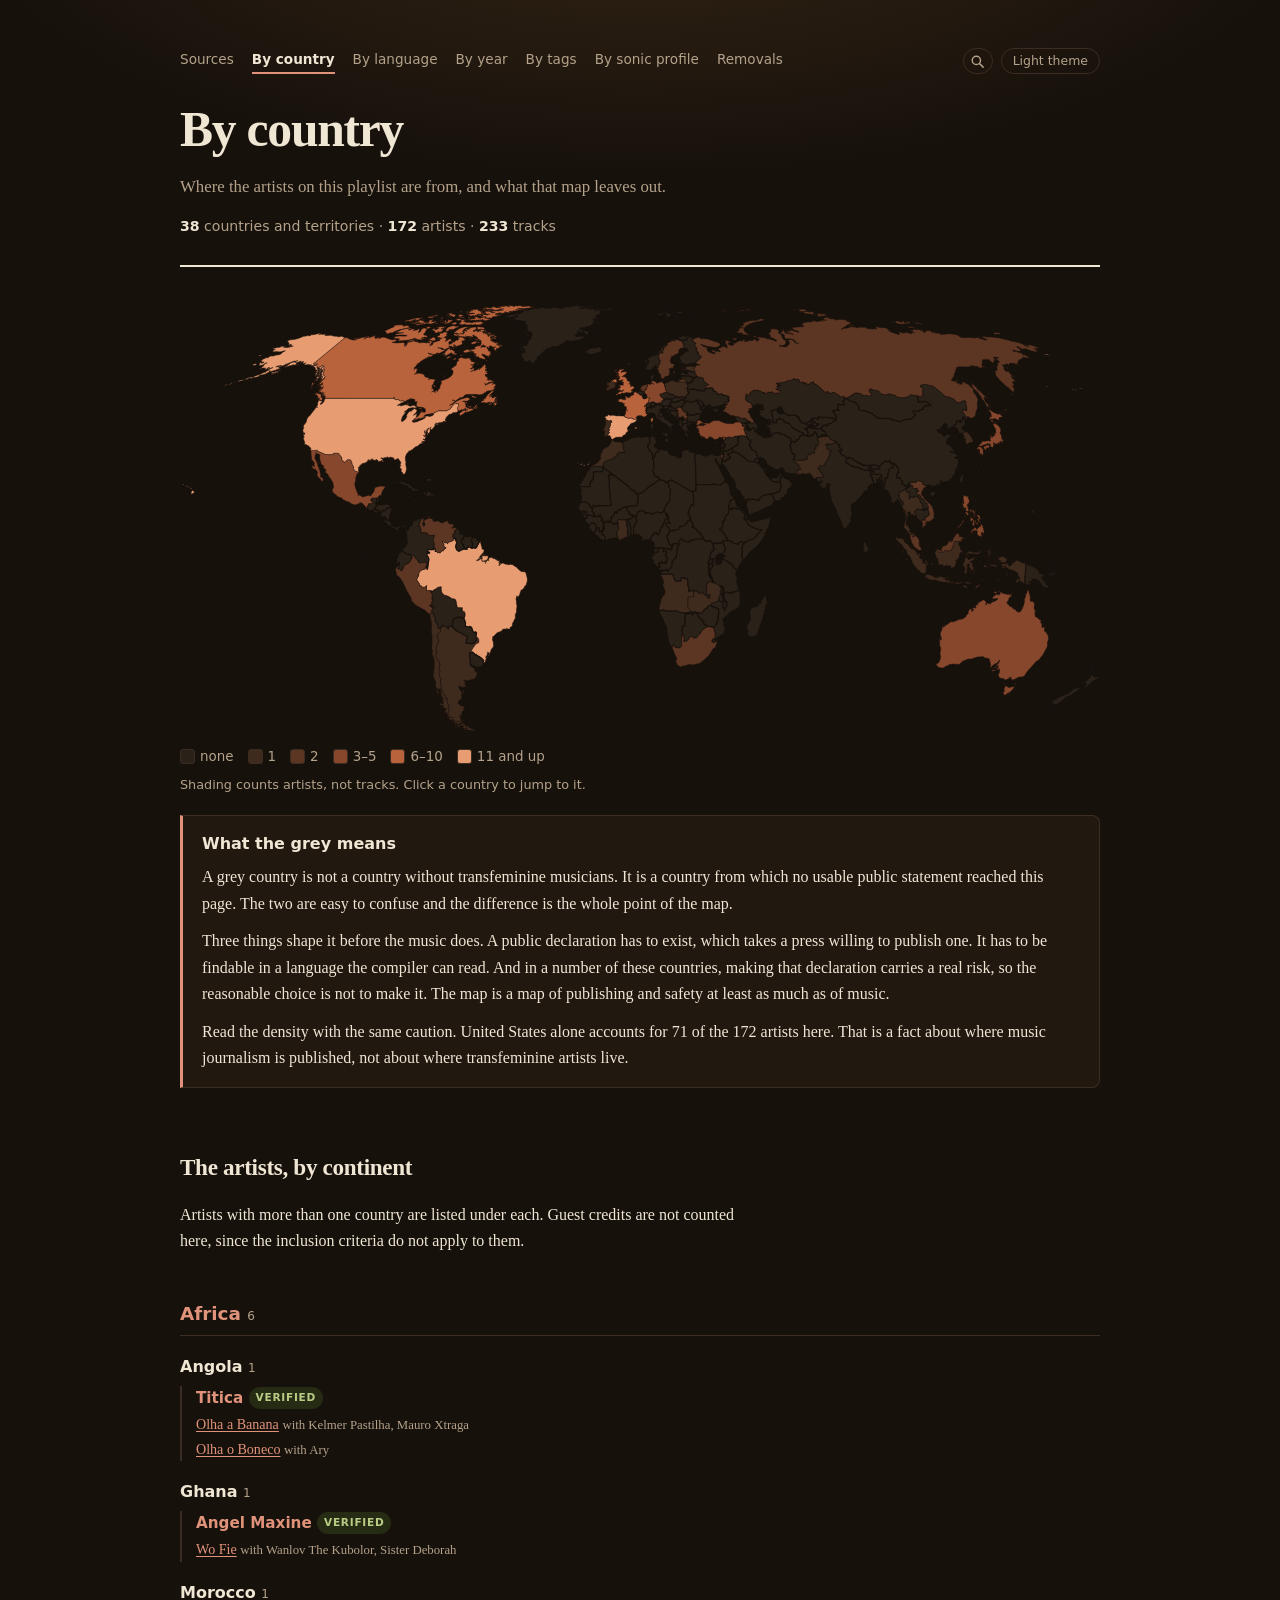
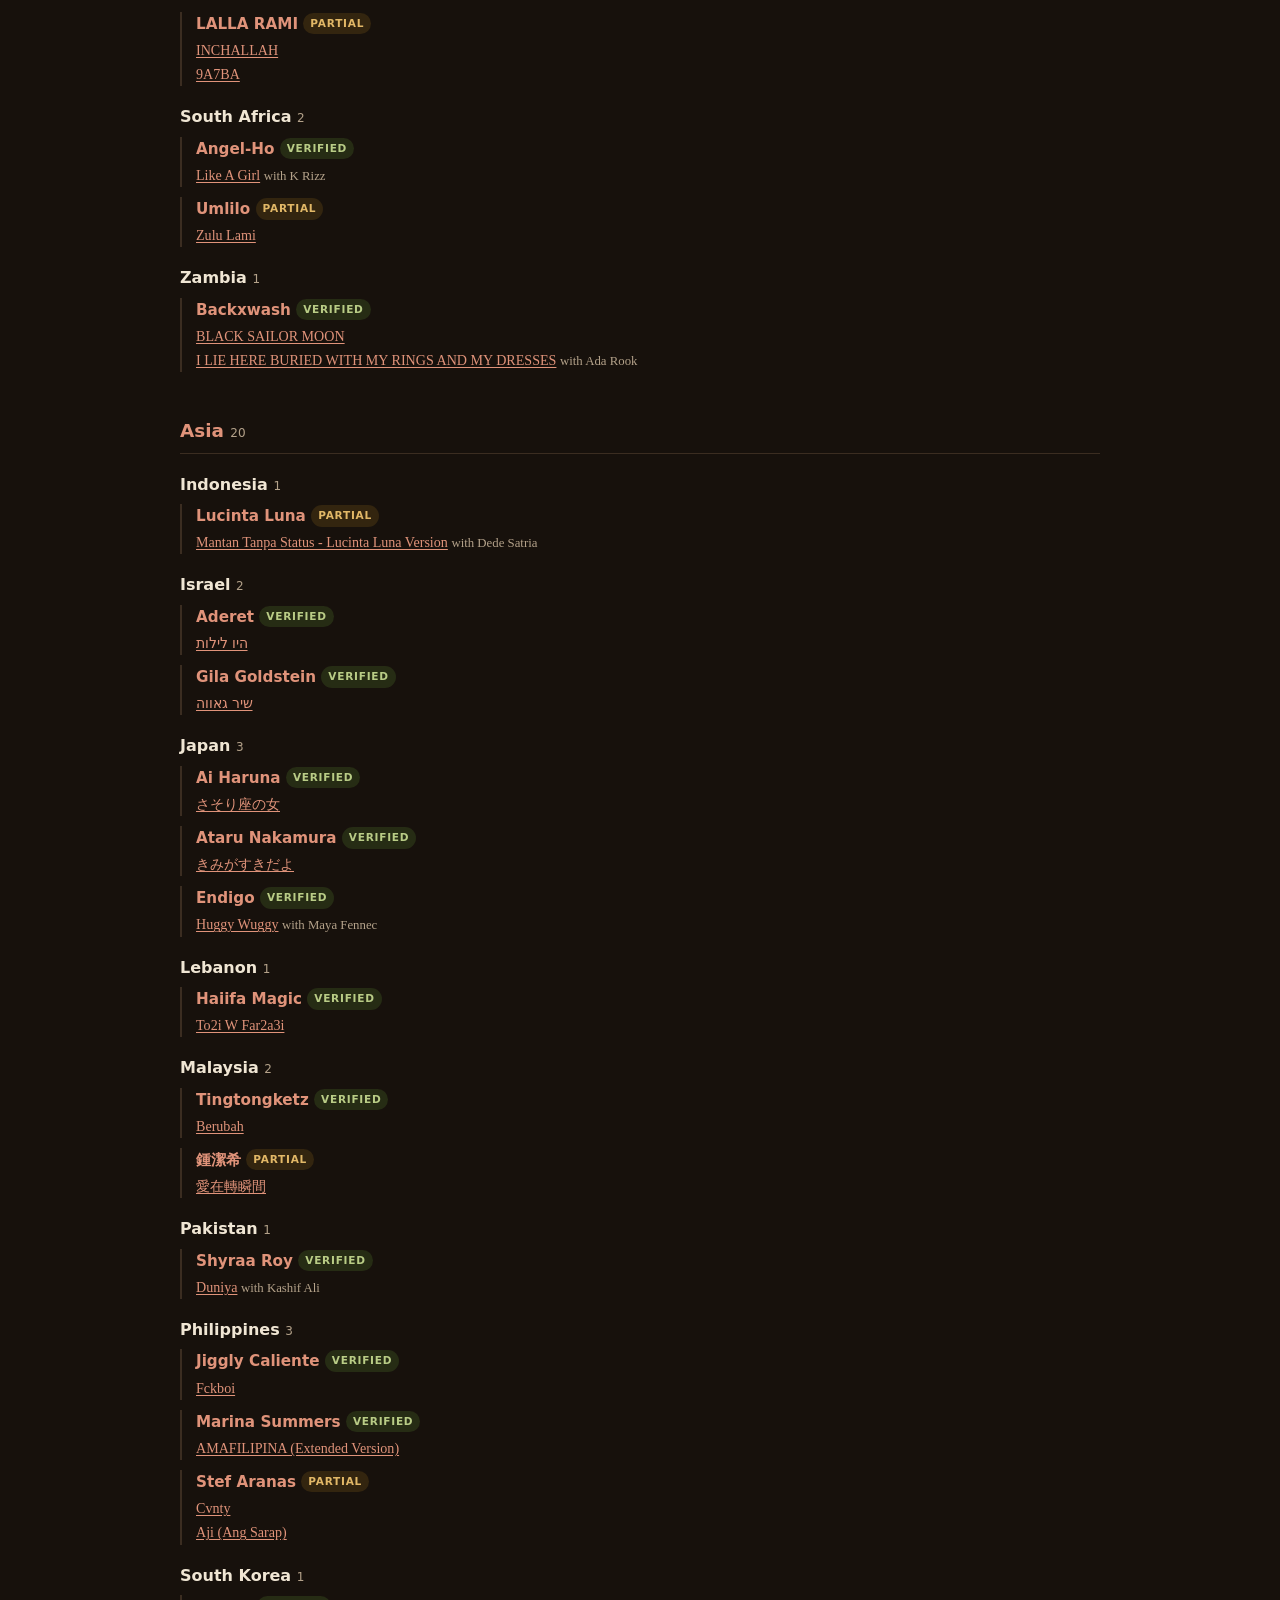
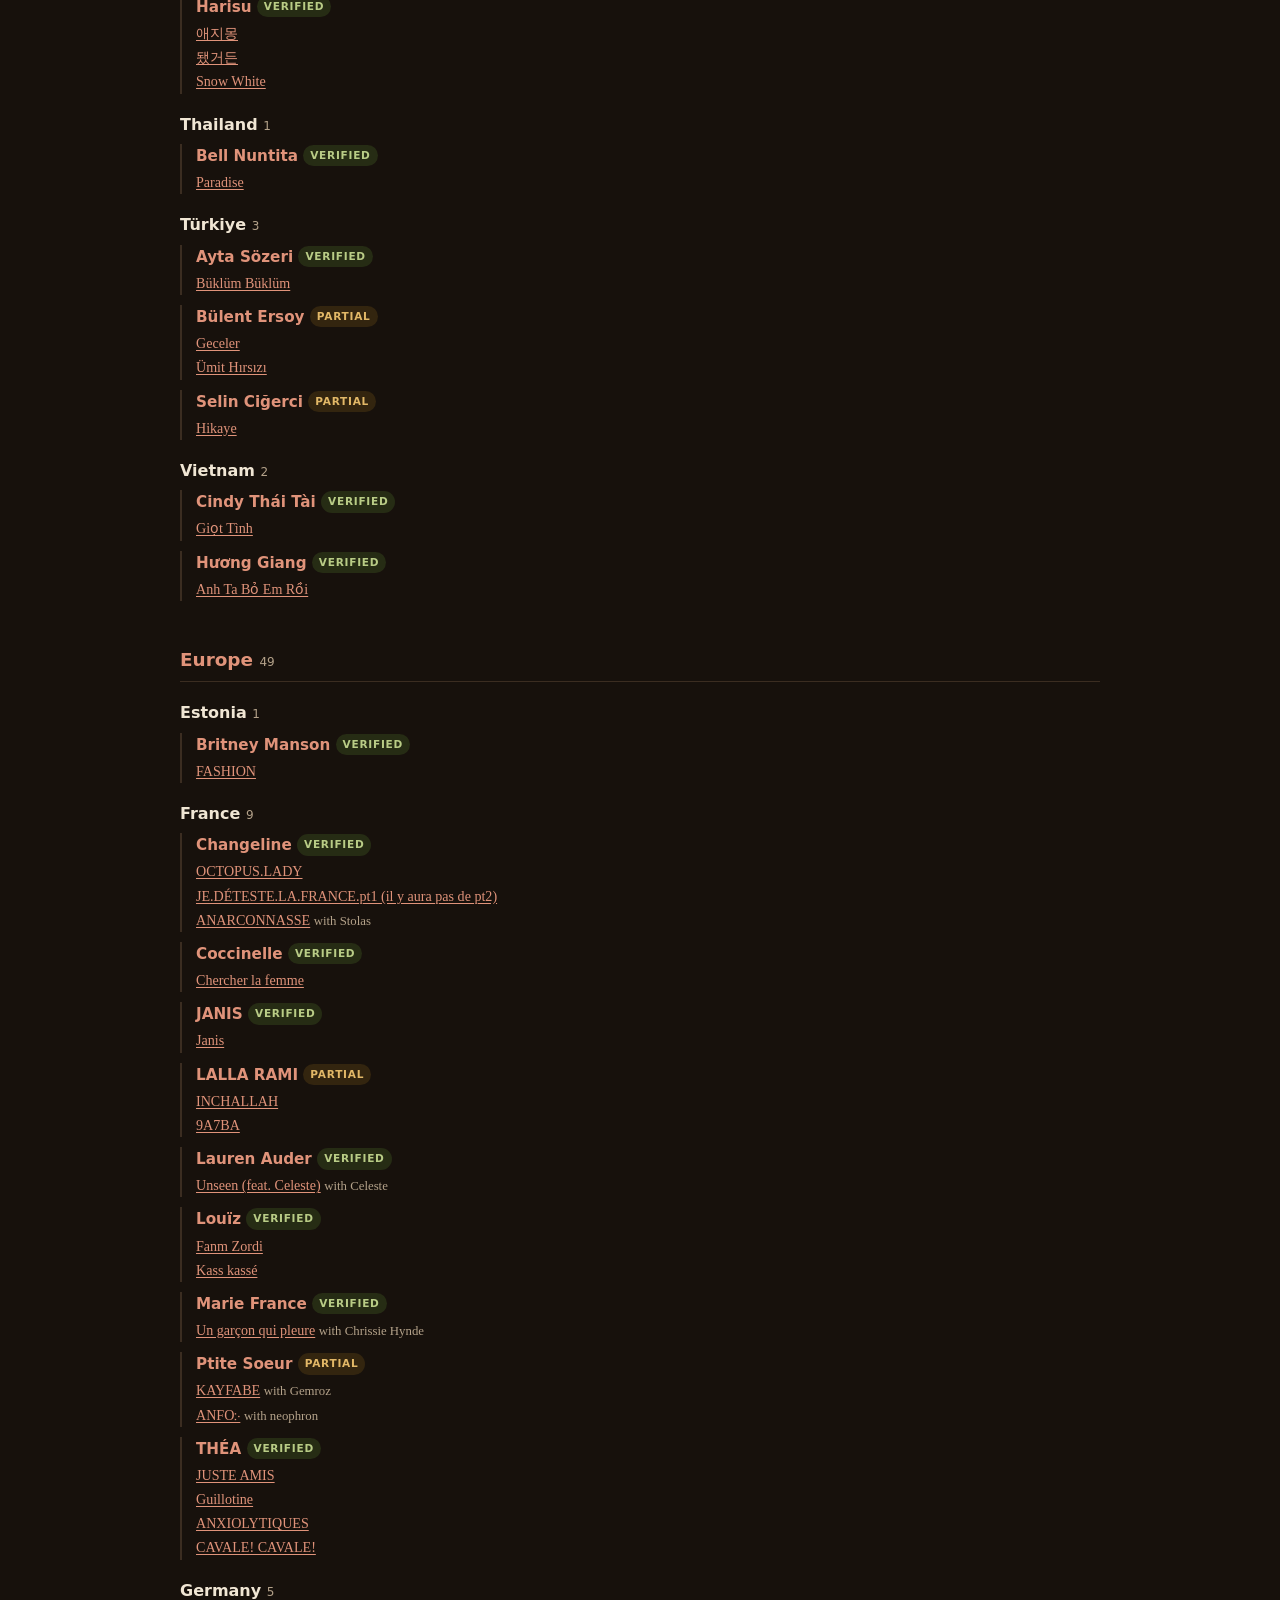
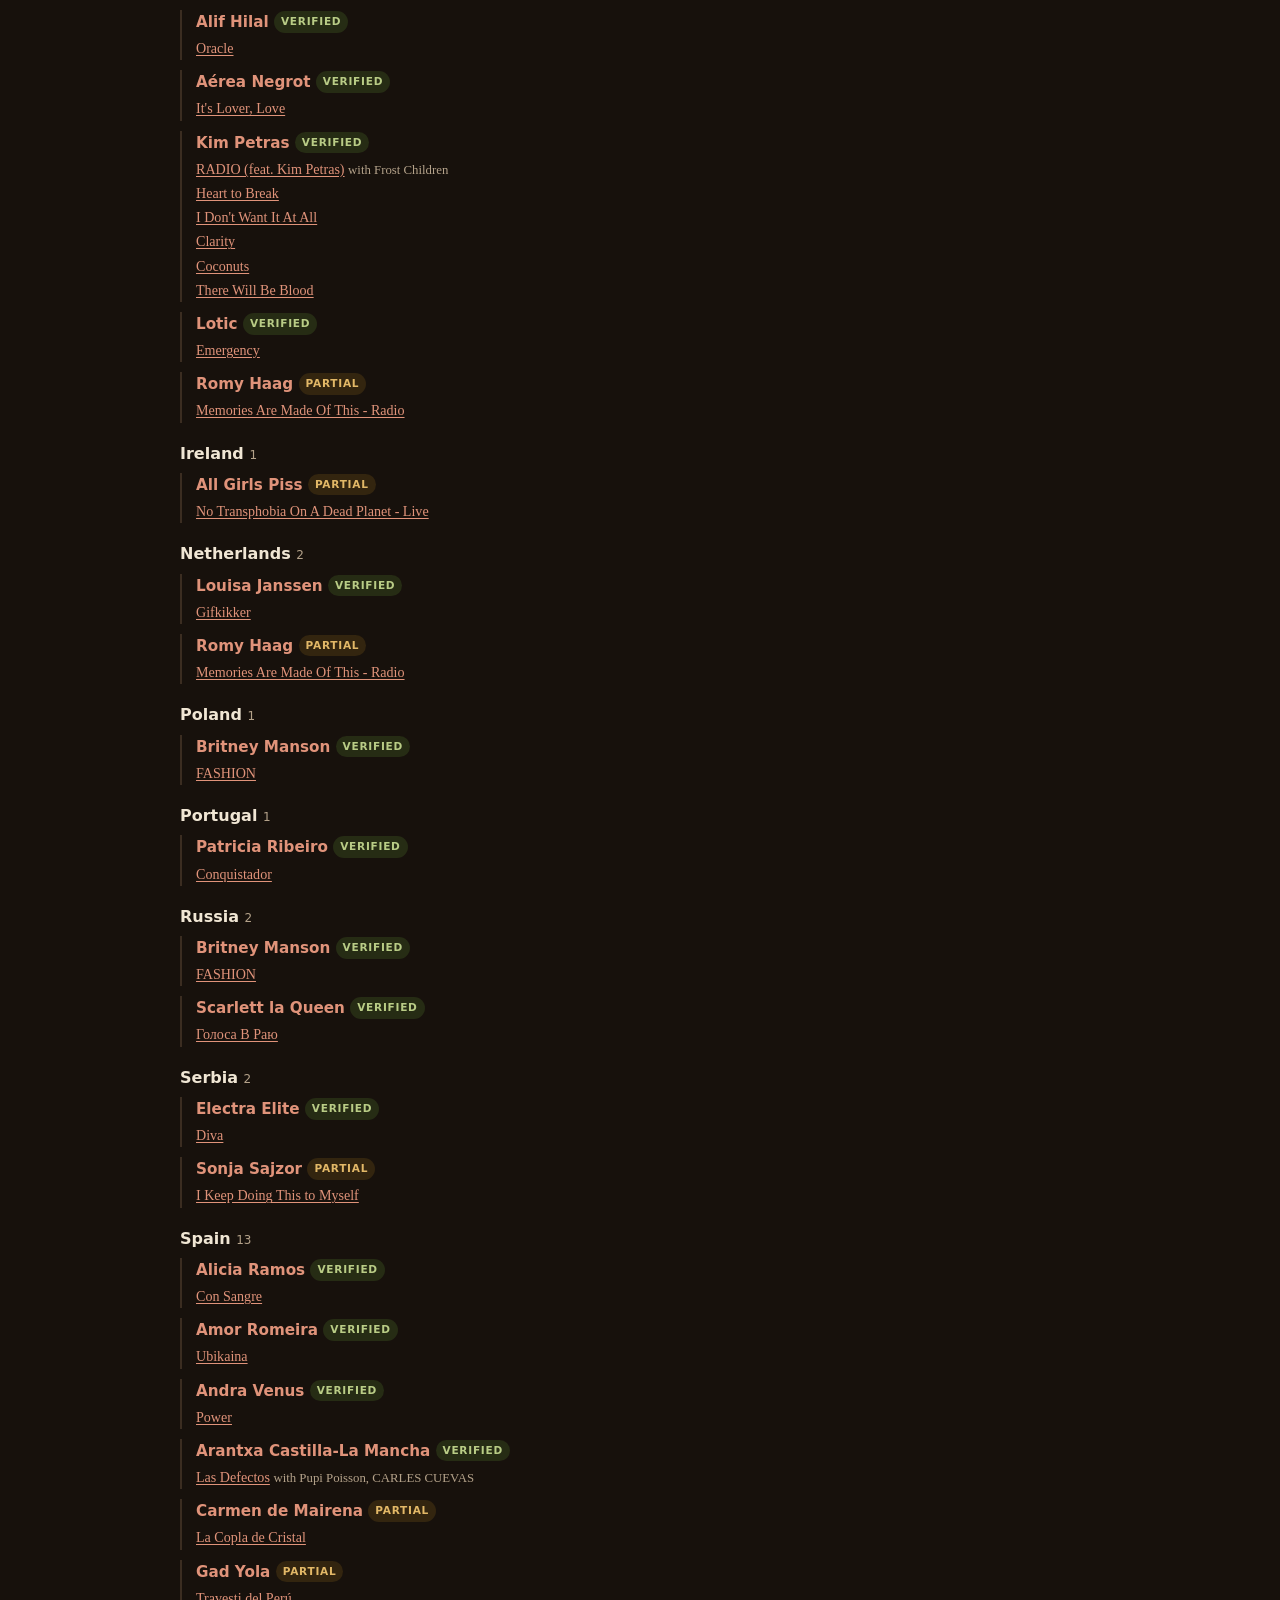
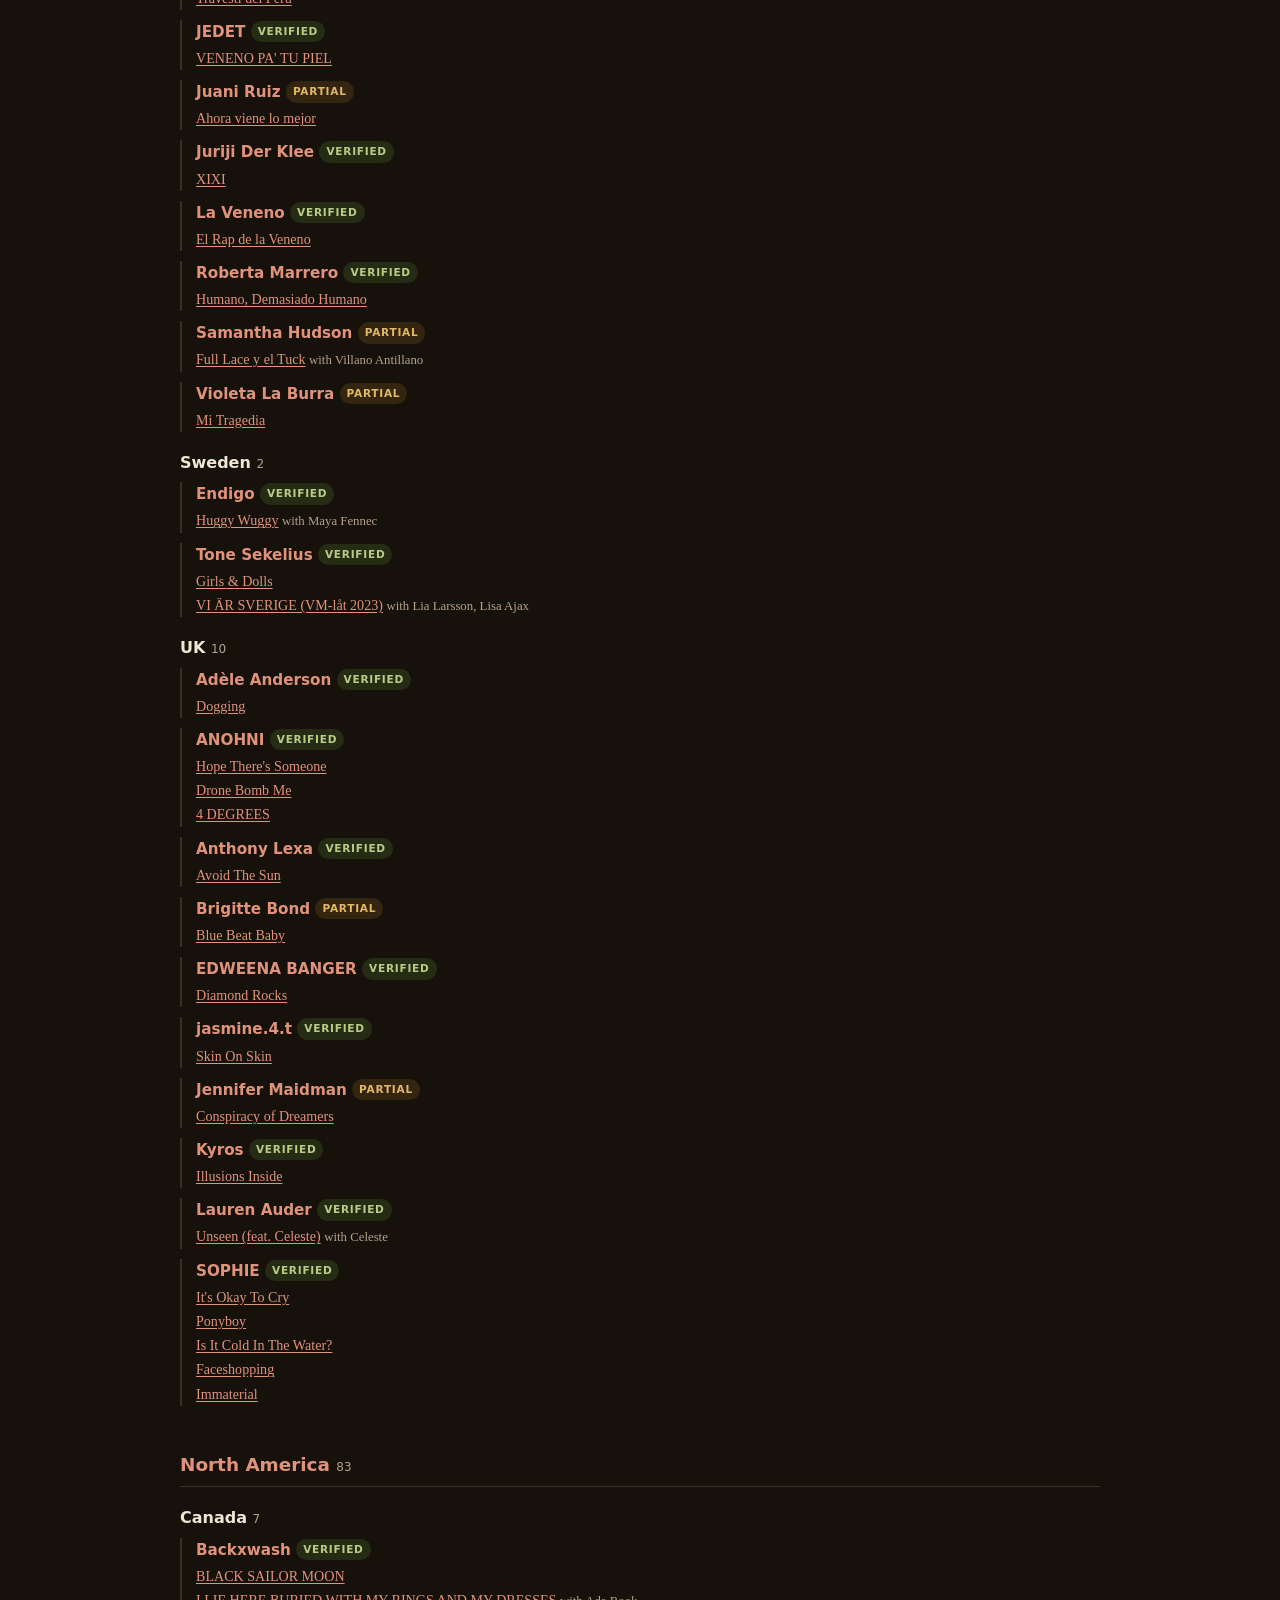
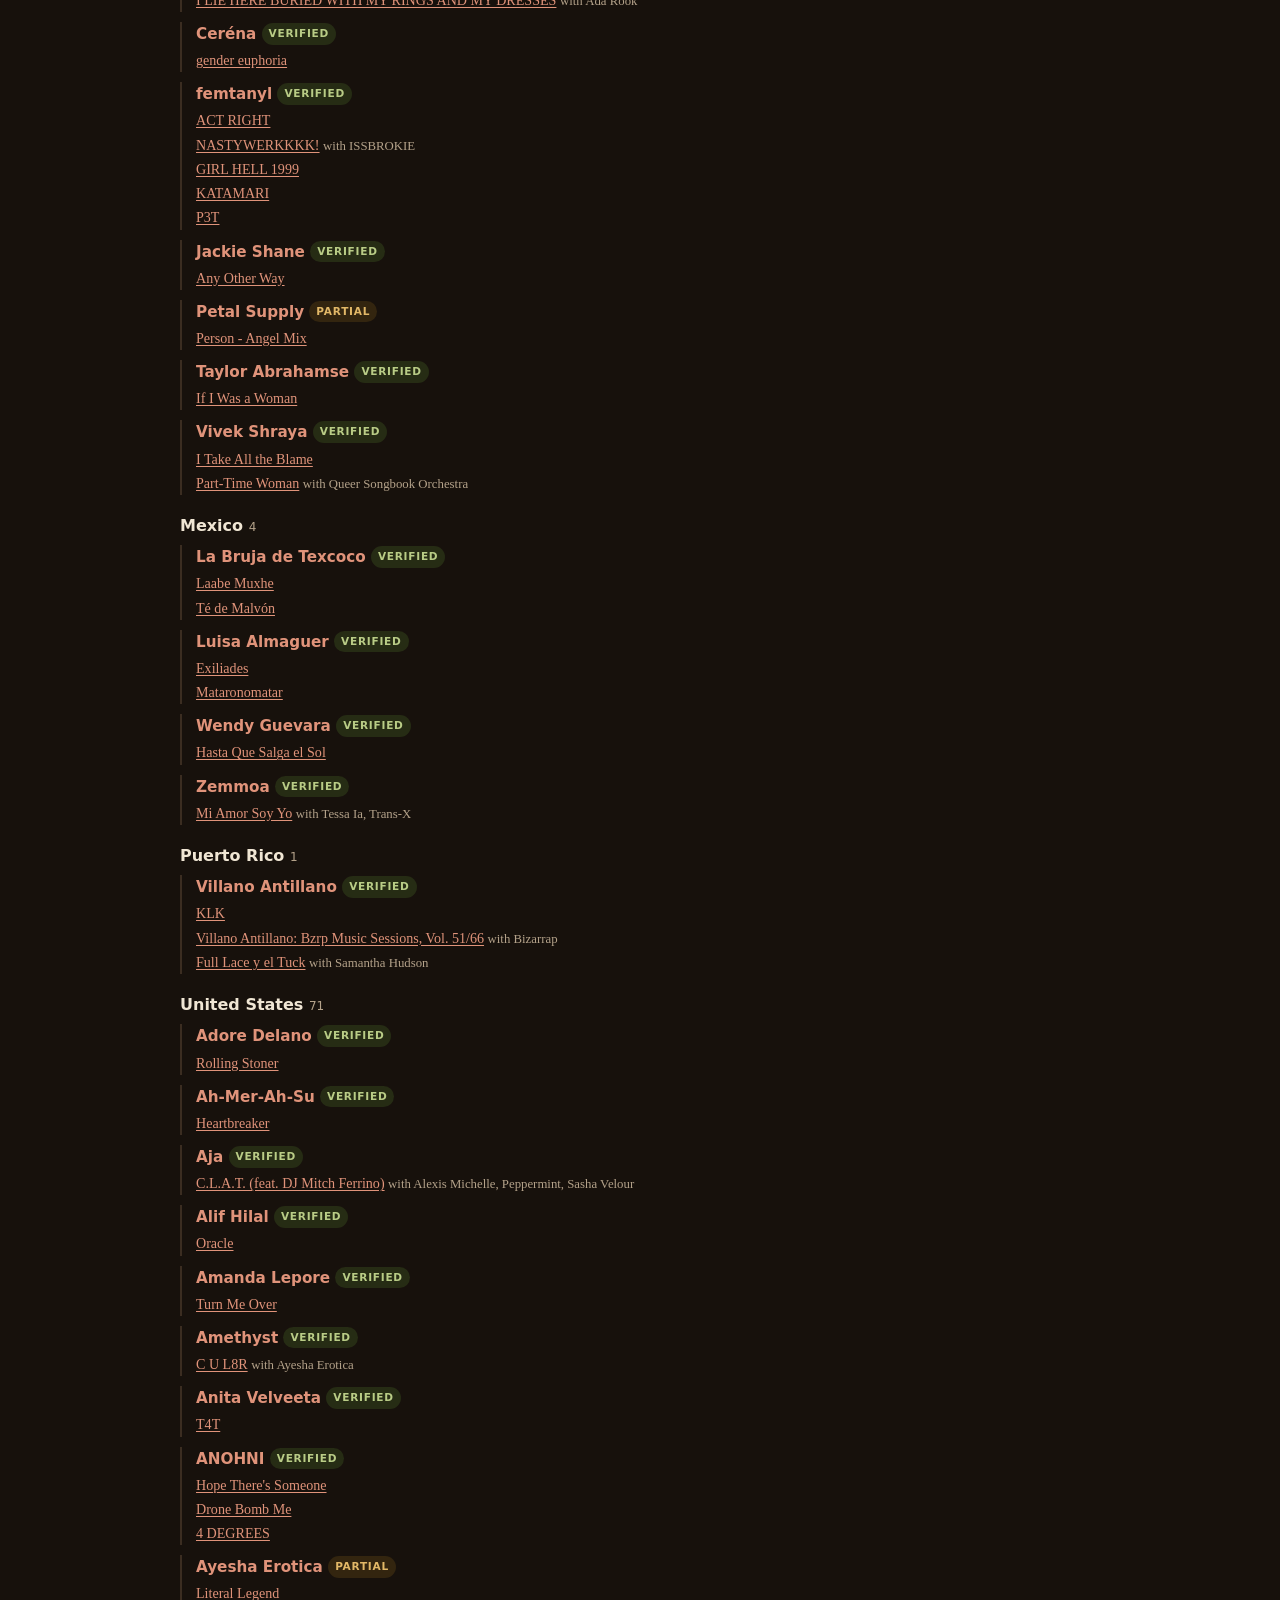
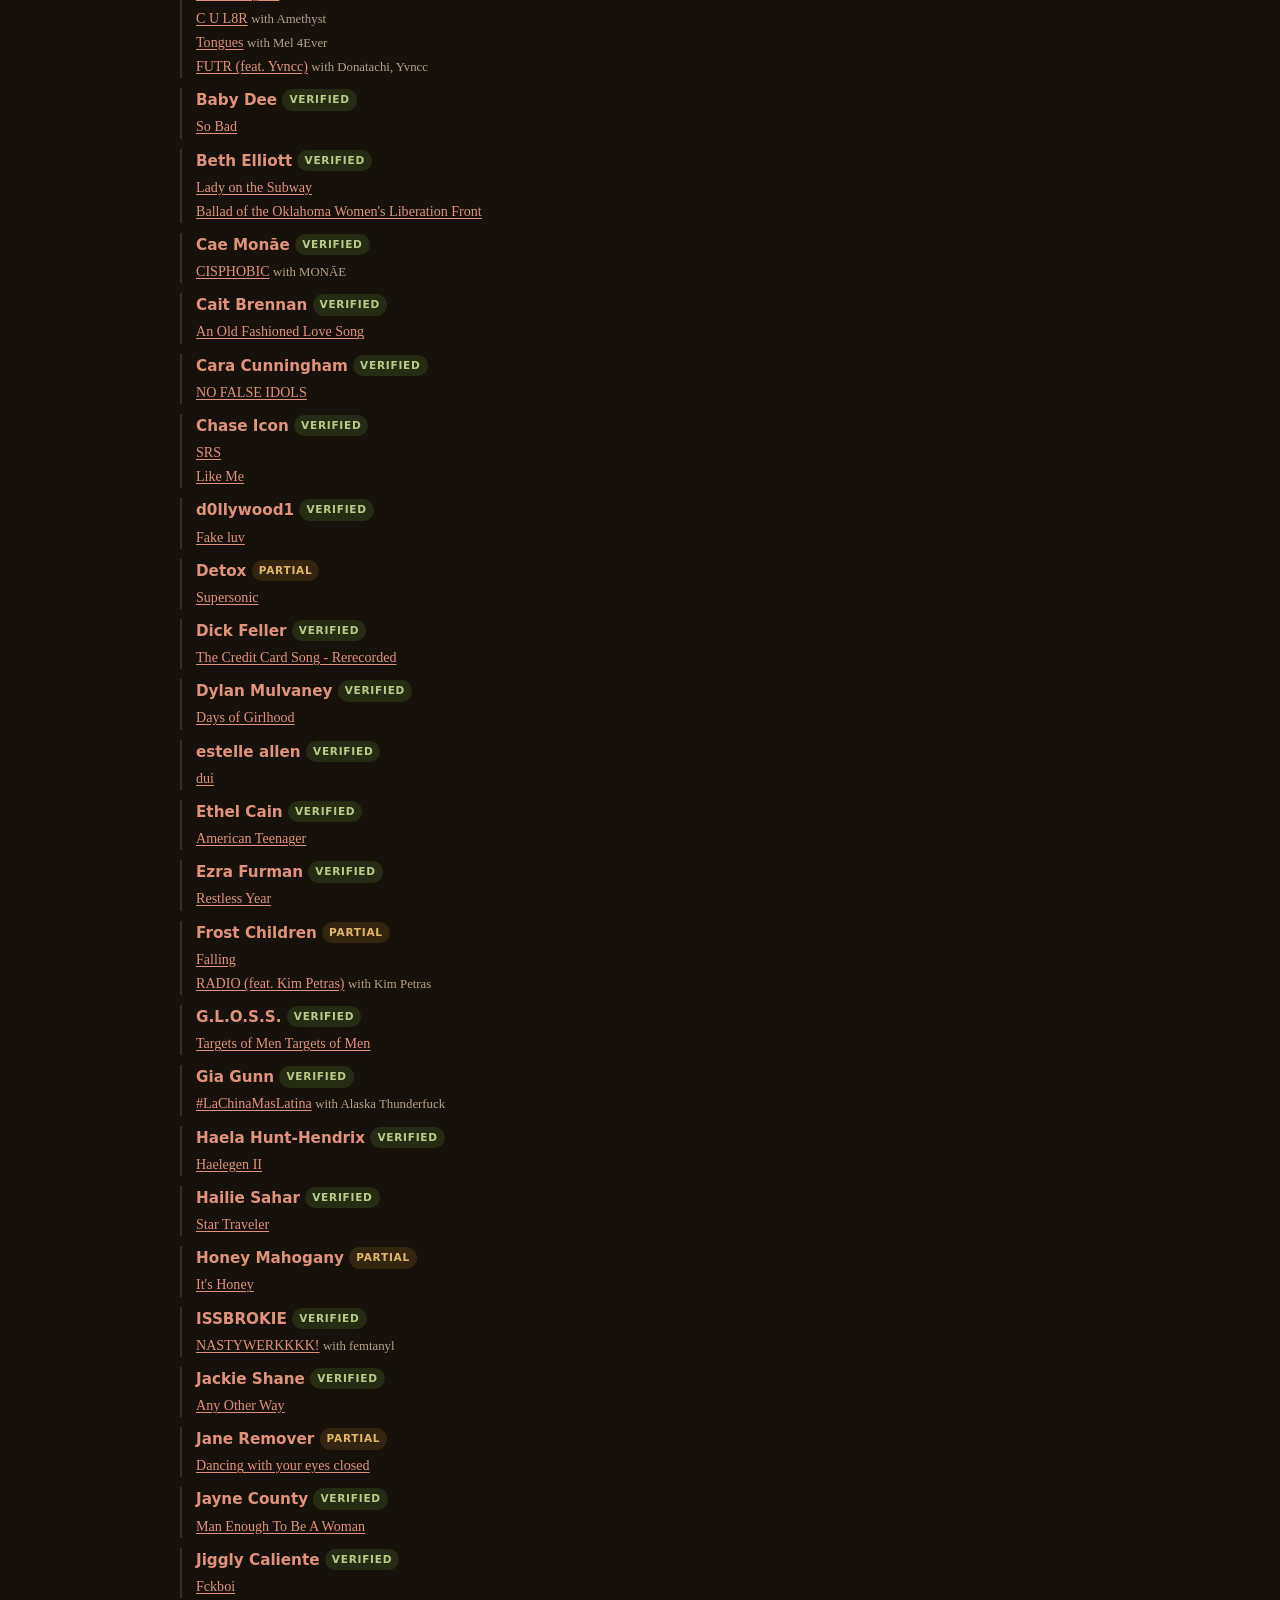
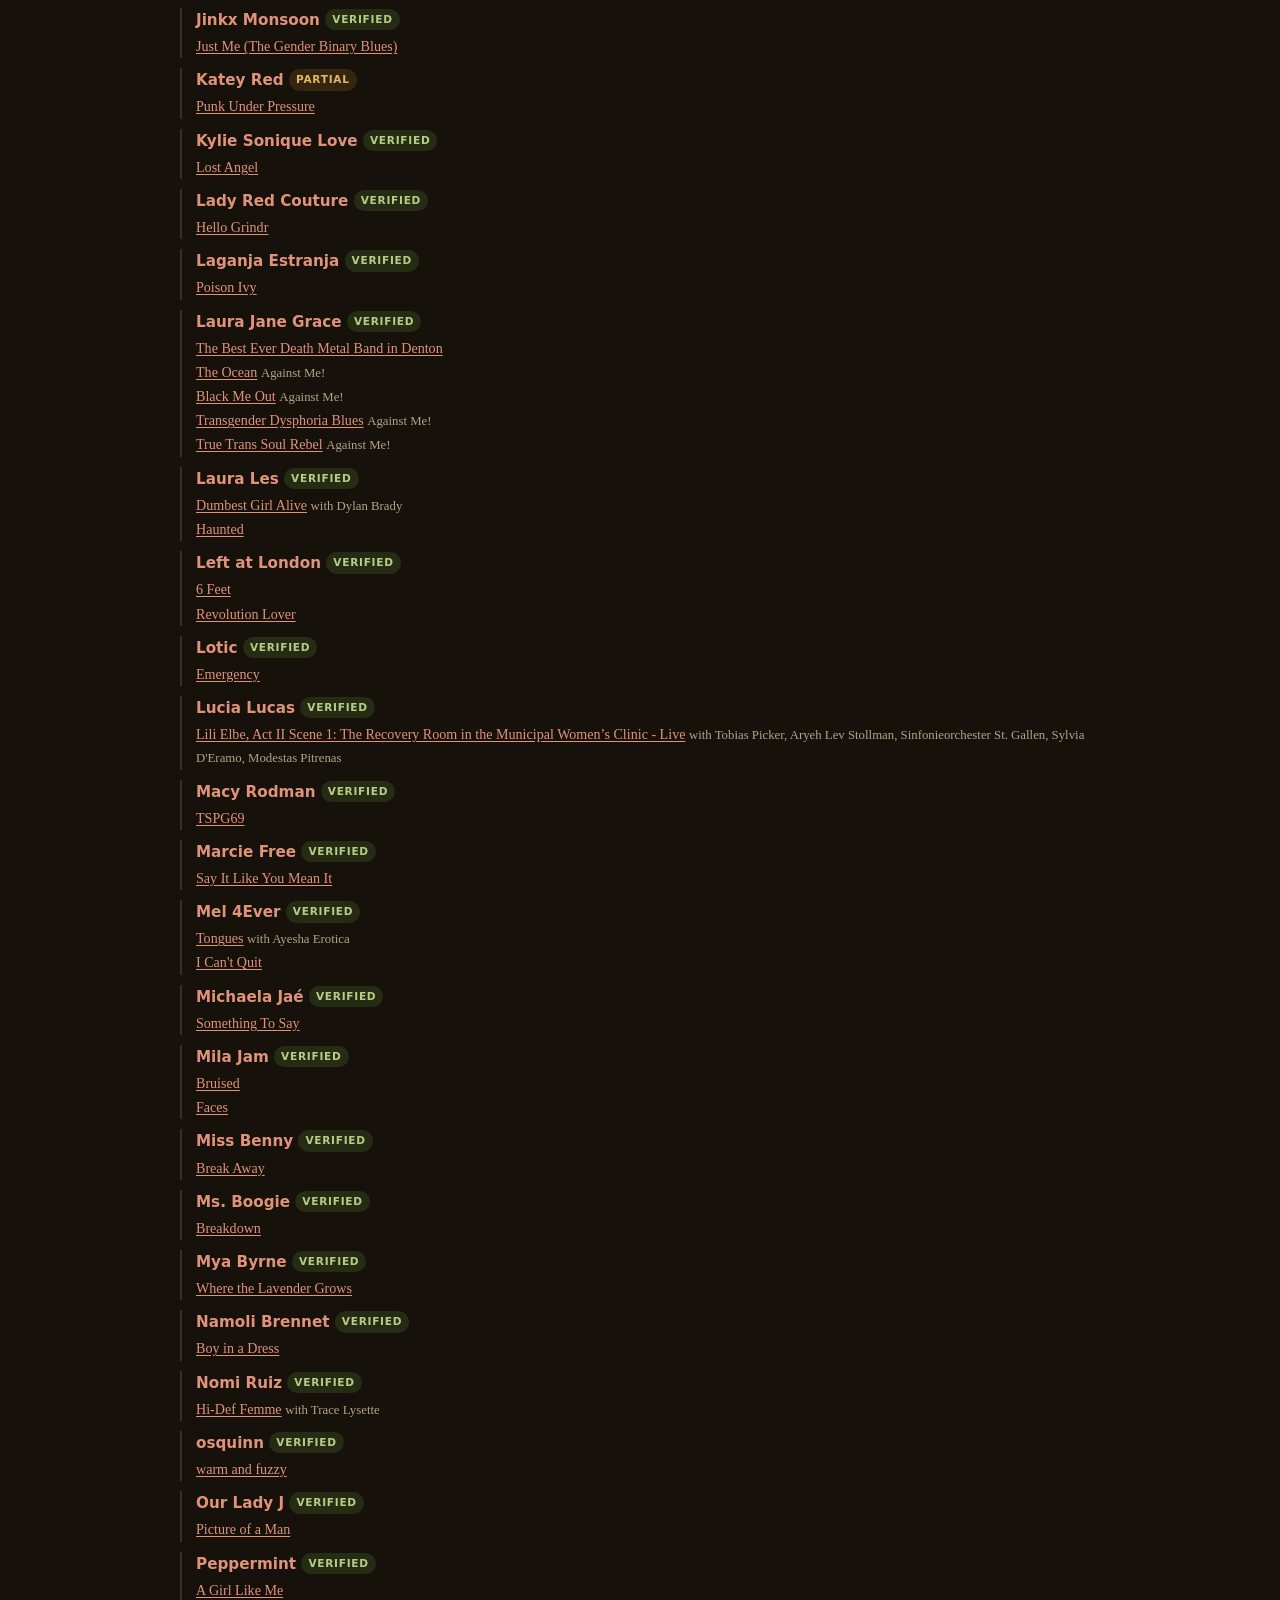
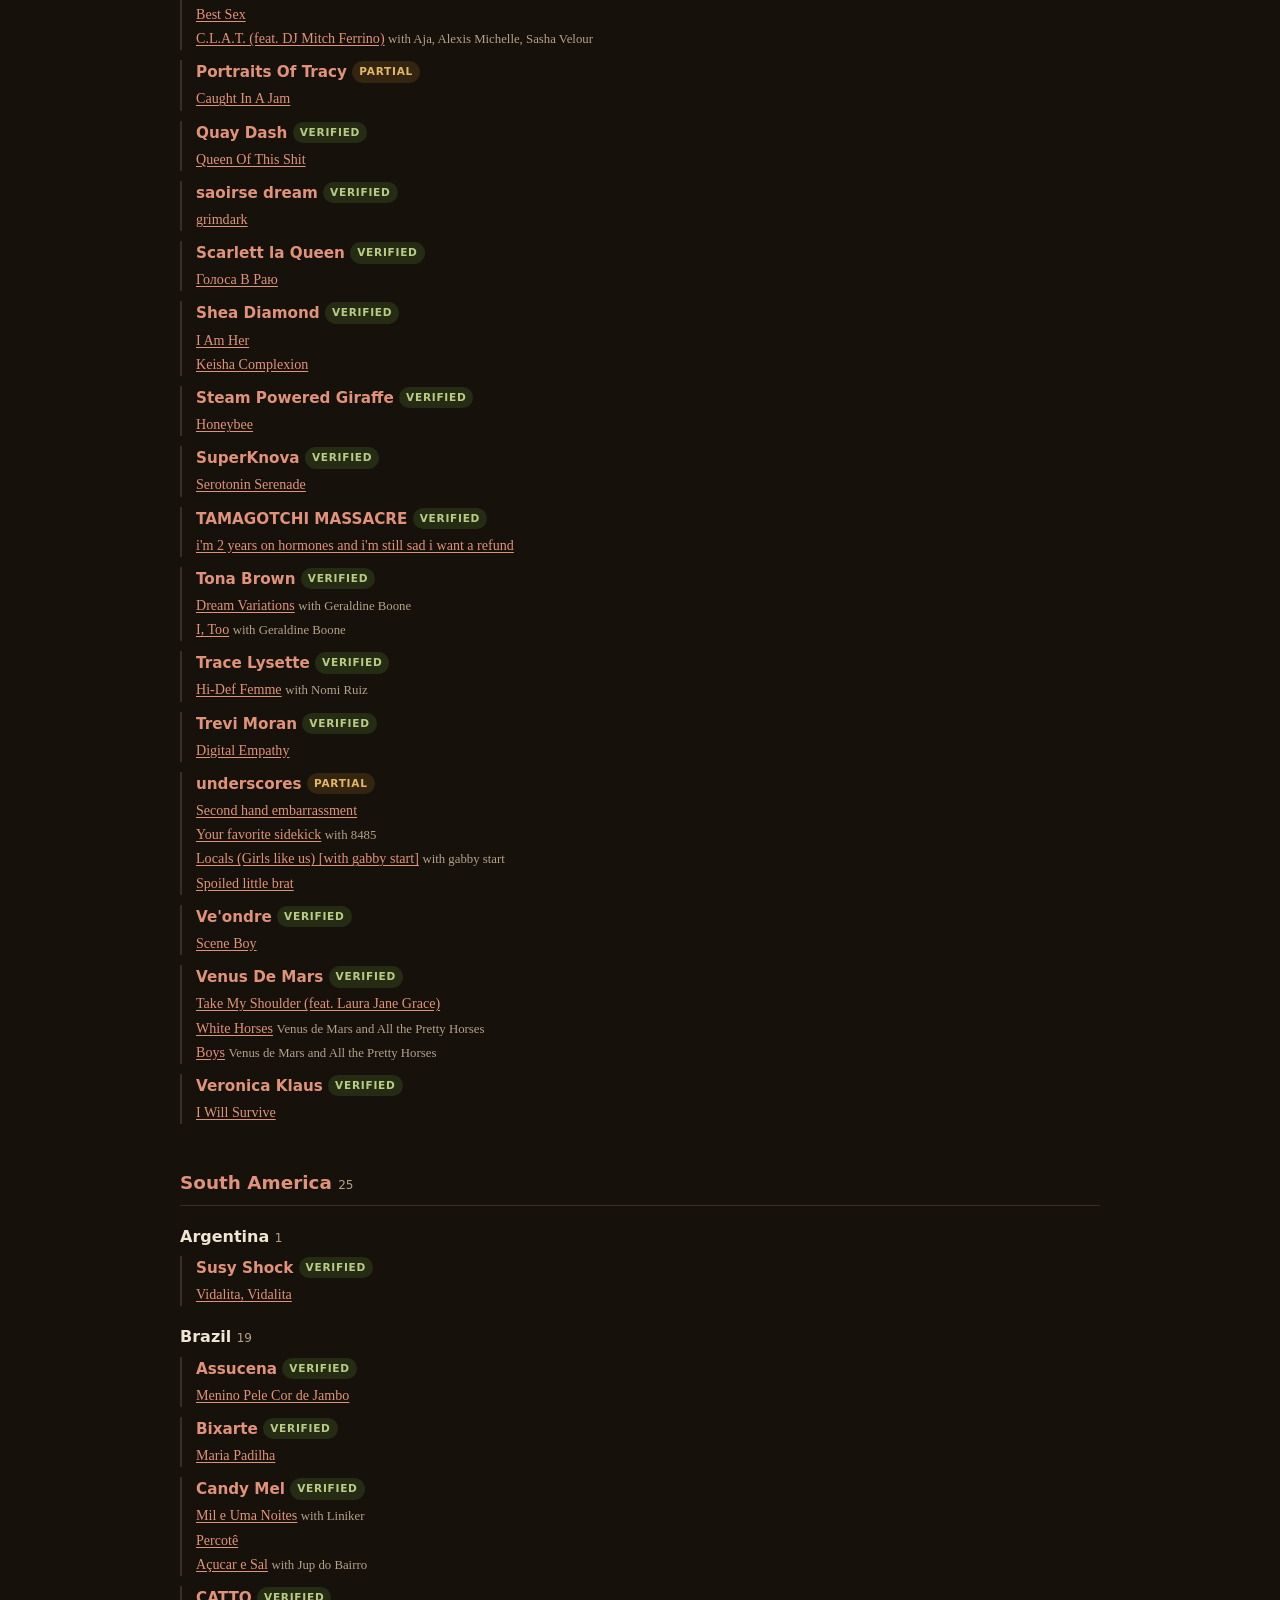
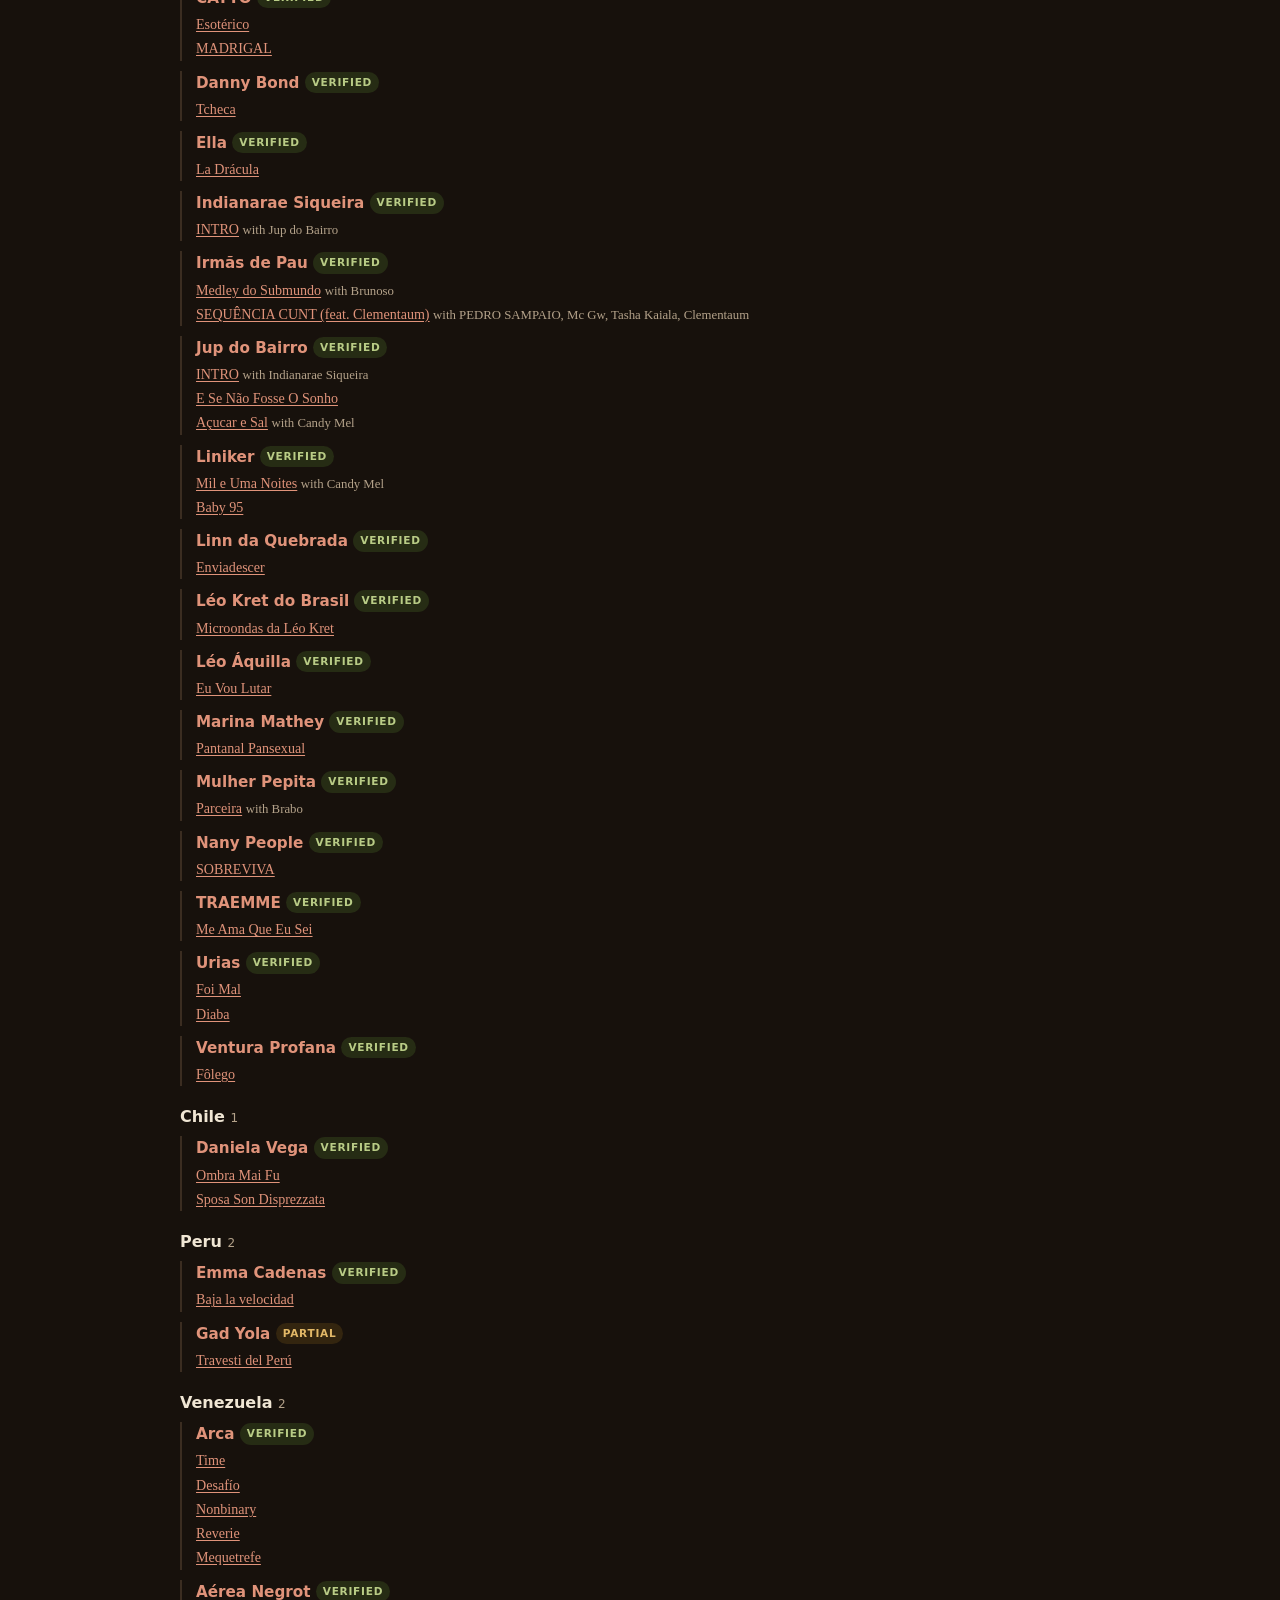
==== countries.html @ d962341a "Recherche (artistes et titres) par une loupe dans la navigation ; ancres par morceau sur l'accueil e" ====
<!doctype html>
<html lang="en">
<head>
<meta charset="utf-8">
<meta name="viewport" content="width=device-width, initial-scale=1">
<link rel="icon" href="favicon.svg" type="image/svg+xml">
<script>(function(){var d=document.documentElement;try{if(localStorage.getItem("tc-theme")==="light")d.dataset.theme="light"}catch(e){}window.tcToggleTheme=function(){var l=d.dataset.theme!=="light";if(l)d.dataset.theme="light";else delete d.dataset.theme;try{localStorage.setItem("tc-theme",l?"light":"dark")}catch(e){}document.dispatchEvent(new Event("tc-themechange"))}})()</script>
<title>Transfem chants — by country</title>
<meta name="description" content="The Transfem chants playlist mapped by country, and what the empty parts of that map actually record.">
<style>
*,*::before,*::after{box-sizing:border-box}
:root{
  /* Palette tirée de la pochette (novembre 2026). Thème sombre par défaut,
     thème clair au choix (bouton de la barre de navigation, mémorisé dans
     le navigateur). Sombre : terre d'ombre, crème des roses, cuivre. */
  color-scheme:dark;
  --bg:#17110c; --panel:#211810; --ink:#f0e6d4; --muted:#b4a28a; --line:#3b2d21;
  --accent:#e0937a; --soft:#2c1e15; --glow:#6b4a22;
  --ok:#b9cc86; --ok-bg:#262c14; --her:#e2b867; --her-bg:#33250f;
  --flag:#f0a08a; --flag-bg:#3a1a12; --note:#c4b6a4; --note-bg:#2a221b;
}
:root[data-theme="light"]{
  /* Clair : parchemin, terre d'ombre, rouge sang de bœuf des ongles. */
  color-scheme:light;
  --bg:#f5efe4; --panel:#fbf8f2; --ink:#241a12; --muted:#6f6151; --line:#e2d6c3;
  --accent:#8e2420; --soft:#f3e3d8; --glow:#e7c98f;
  --ok:#4b5e1f; --ok-bg:#e8ecd6; --her:#8a5a12; --her-bg:#f6e7c8;
  --flag:#a0331f; --flag-bg:#f8e1d8; --note:#5b5048; --note-bg:#ece5da;
}
html{-webkit-text-size-adjust:100%;scroll-behavior:smooth}
body{margin:0;background:radial-gradient(ellipse 980px 440px at 50% -140px,color-mix(in srgb,var(--glow) 38%,transparent),transparent 72%) no-repeat,var(--bg);color:var(--ink);
 font:16px/1.65 ui-serif,Georgia,"Iowan Old Style","Times New Roman",serif}
.wrap{max-width:960px;margin:0 auto;padding:48px 20px 96px}
header{border-bottom:2px solid var(--ink);padding-bottom:26px;margin-bottom:34px}
h1{font-size:clamp(2rem,6vw,3.1rem);line-height:1.05;margin:0 0 .35em;letter-spacing:-.025em}
.sub{font-size:1.05rem;color:var(--muted);margin:0;max-width:62ch}
h2{font-size:1.45rem;margin:60px 0 .45em;letter-spacing:-.015em}
h3.sec{font-size:1.1rem;margin:40px 0 .15em;color:var(--accent);
 font-family:ui-sans-serif,system-ui,-apple-system,"Segoe UI",sans-serif}
p.secblurb{margin:0 0 12px;color:var(--muted);font-size:.92rem;max-width:70ch}
p{max-width:70ch}
a{color:var(--accent);text-underline-offset:2px}
.note{background:var(--panel);border:1px solid var(--line);border-left:3px solid var(--accent);
 border-radius:0 8px 8px 0;padding:15px 19px;margin:20px 0;max-width:none}
.note p{margin:0 0 .7em;max-width:none} .note p:last-child{margin:0}
.note h4{margin:0 0 .45em;font-size:1rem;font-family:ui-sans-serif,system-ui,sans-serif}
.tablewrap{overflow-x:auto;border:1px solid var(--line);border-radius:9px;background:var(--panel)}
table.tl{border-collapse:collapse;width:100%;min-width:420px;
 font-family:ui-sans-serif,system-ui,-apple-system,"Segoe UI",sans-serif;font-size:.9rem}
table.tl tr{border-bottom:1px solid var(--line)}
table.tl tr:last-child{border-bottom:0}
table.tl td{padding:9px 14px;vertical-align:baseline}
td.n{color:var(--muted);font-variant-numeric:tabular-nums;width:3.2ch;
 text-align:right;font-size:.8rem;padding-right:2px}
td.ti{font-weight:600;width:52%}
td.cr{color:var(--muted)}
td.cr a{color:var(--muted);text-decoration:none;border-bottom:1px dotted var(--line)}
td.cr a:hover{color:var(--accent);border-bottom-color:var(--accent)}
td.cr a.guest{opacity:.62;font-style:italic}
td.yr{text-align:right;width:5ch;font-variant-numeric:tabular-nums;font-size:.82rem}
td.yr a{color:var(--muted);text-decoration:none;border-bottom:1px dotted var(--line)}
td.yr a:hover{color:var(--accent);border-bottom-color:var(--accent)}
td.ly{text-align:right;width:7ch;font-size:.78rem;white-space:nowrap}
td.ly a{color:var(--muted);text-decoration:none;border-bottom:1px dotted var(--line)}
td.ly a:hover{color:var(--accent);border-bottom-color:var(--accent)}
.st{display:inline-block;font-size:.66rem;text-transform:uppercase;letter-spacing:.07em;
 padding:2px 7px;border-radius:99px;font-weight:600;vertical-align:2px;
 font-family:ui-sans-serif,system-ui,sans-serif;white-space:nowrap}
.st-ok{color:var(--ok);background:var(--ok-bg)}
.st-her{color:var(--her);background:var(--her-bg)}
.st-flag{color:var(--flag);background:var(--flag-bg)}
.st-note{color:var(--note);background:var(--note-bg)}
.legend{display:flex;flex-wrap:wrap;gap:9px 18px;margin:16px 0 0;padding:0;list-style:none;
 font-family:ui-sans-serif,system-ui,sans-serif;font-size:.84rem;color:var(--muted)}
.legend li{display:flex;align-items:center;gap:7px}
.cards{display:grid;grid-template-columns:repeat(auto-fill,minmax(268px,1fr));gap:12px;margin-top:18px}
.card{background:var(--panel);border:1px solid var(--line);border-radius:9px;padding:14px 16px;
 font-family:ui-sans-serif,system-ui,-apple-system,"Segoe UI",sans-serif;scroll-margin-top:20px}
.card:target{border-color:var(--accent);background:var(--soft)}
.card-note{opacity:.72}
.card h4{margin:0 0 4px;font-size:1rem;display:flex;flex-wrap:wrap;align-items:center;gap:8px}
.card .meta{margin:0 0 8px;font-size:.76rem;color:var(--muted);letter-spacing:.02em;max-width:none}
.card .desc{margin:0 0 8px;font-size:.87rem;line-height:1.5;max-width:none}
.card .src{margin:0;font-size:.79rem;color:var(--muted);max-width:none}
.none{font-style:italic}
footer{margin-top:72px;padding-top:22px;border-top:1px solid var(--line);
 color:var(--muted);font-size:.86rem}
ul.plain{padding-left:1.1em} ul.plain li{margin-bottom:.5em;max-width:70ch}
blockquote{margin:8px 0 8px;padding:0 0 0 12px;border-left:2px solid var(--accent);
 font-family:ui-serif,Georgia,serif;font-style:italic;font-size:.9rem;line-height:1.5;color:var(--ink)}
.hero-link{display:inline-block;margin-top:16px;font-family:ui-sans-serif,system-ui,sans-serif;
 font-size:.9rem;font-weight:600;background:var(--accent);color:var(--bg);border:1.5px solid var(--accent);
 padding:9px 16px;border-radius:99px;text-decoration:none}
.hero-link:hover{opacity:.88}
.count{font-variant-numeric:tabular-nums}
.colophon{margin-top:12px;font-size:.82rem;line-height:1.6}
.stats{margin:14px 0 0;font-family:ui-sans-serif,system-ui,-apple-system,sans-serif;font-size:.88rem;color:var(--muted);max-width:none;line-height:1.7}
.stats strong{color:var(--ink);font-variant-numeric:tabular-nums}
.statnote{margin:6px 0 0;font-family:ui-sans-serif,system-ui,-apple-system,sans-serif;font-size:.78rem;color:var(--muted);max-width:62ch;line-height:1.6;opacity:.85}

/* --- pages annexes : countries.html et languages.html --- */
.pagenav{font-family:ui-sans-serif,system-ui,-apple-system,sans-serif;font-size:.85rem;
 display:flex;gap:18px;align-items:center;margin:0 0 30px;flex-wrap:wrap}
.pagenav a{color:var(--muted);text-decoration:none;border-bottom:1px solid transparent;padding-bottom:2px}
.pagenav a:hover{color:var(--accent);border-bottom-color:var(--accent)}
.pagenav .here{color:var(--ink);font-weight:600;border-bottom:2px solid var(--accent);padding-bottom:1px}

.mapfig{margin:26px 0 8px;padding:0}
.worldmap{display:block;width:100%;height:auto;background:transparent}
.worldmap .mc{stroke:var(--bg);stroke-width:1.2;vector-effect:non-scaling-stroke}
.worldmap a{cursor:pointer}
.worldmap a:hover path{stroke:var(--ink);stroke-width:2.2}
:root{--l0:#2a2119;--l1:#3f2a1e;--l2:#5d3623;--l3:#86472c;--l4:#b9633d;--l5:#e89c72}
:root[data-theme="light"]{--l0:#e9e1d3;--l1:#f0d6c0;--l2:#dfae8b;--l3:#c7805c;--l4:#a24f35;--l5:#74221a}
.worldmap .l0{fill:var(--l0)}.worldmap .l1{fill:var(--l1)}
.worldmap .l2{fill:var(--l2)}.worldmap .l3{fill:var(--l3)}
.worldmap .l4{fill:var(--l4)}.worldmap .l5{fill:var(--l5)}

figcaption{font-family:ui-sans-serif,system-ui,-apple-system,sans-serif;
 font-size:.8rem;color:var(--muted)}
figcaption p{margin:6px 0 0;max-width:none}
.legend{display:flex;gap:14px;flex-wrap:wrap;align-items:center;margin-top:10px}
.key{display:inline-flex;align-items:center;gap:5px}
.key i{width:15px;height:15px;border-radius:3px;display:inline-block;
 border:1px solid var(--line)}
.key i.l0{background:var(--l0)}.key i.l1{background:var(--l1)}
.key i.l2{background:var(--l2)}.key i.l3{background:var(--l3)}
.key i.l4{background:var(--l4)}.key i.l5{background:var(--l5)}

.bars{display:flex;flex-direction:column;gap:3px}
.bar{display:grid;grid-template-columns:9.5em 1fr 2.2em;align-items:center;gap:10px;
 font-family:ui-sans-serif,system-ui,-apple-system,sans-serif;font-size:.85rem;
 text-decoration:none;color:var(--ink);padding:3px 4px;border-radius:5px}
.bar:hover{background:var(--soft)}
.bl{overflow:hidden;text-overflow:ellipsis;white-space:nowrap}
.bt{background:var(--l1);border-radius:3px;height:15px;overflow:hidden}
.bf{display:block;height:100%;background:var(--accent);border-radius:3px}
.bn{text-align:right;color:var(--muted);font-variant-numeric:tabular-nums}

h3.cont{font-size:1.15rem;margin:44px 0 6px;color:var(--accent);
 font-family:ui-sans-serif,system-ui,-apple-system,sans-serif;
 border-bottom:1px solid var(--line);padding-bottom:6px}
.atlas-group{scroll-margin-top:18px;margin:0 0 18px}
h4.ctry{font-size:1rem;margin:18px 0 6px;
 font-family:ui-sans-serif,system-ui,-apple-system,sans-serif}
.cnt{font-family:ui-sans-serif,system-ui,-apple-system,sans-serif;
 font-size:.75rem;color:var(--muted);font-weight:400;font-variant-numeric:tabular-nums}
.atlas-artist{margin:0 0 10px 0;padding-left:14px;border-left:2px solid var(--line)}
.atlas-artist h4{margin:0 0 2px;font-size:.95rem;
 font-family:ui-sans-serif,system-ui,-apple-system,sans-serif;font-weight:600}
.atlas-artist h4 a{text-decoration:none}
.atlas-artist h4 a:hover{text-decoration:underline}
ul.atlas-tracks{list-style:none;margin:0;padding:0;font-size:.88rem}
ul.atlas-tracks li{margin:0 0 1px}
ul.atlas-tracks .cr{color:var(--muted);font-size:.8rem}
@media (max-width:560px){.bar{grid-template-columns:7em 1fr 2em;font-size:.8rem}}

/* --- pochette, page d'accueil seulement --- */
header.withcover{display:grid;grid-template-columns:1fr auto;gap:8px 28px;align-items:start;justify-items:start}
header.withcover .cover{grid-column:2;grid-row:1 / span 4;width:150px;height:150px;
 border-radius:10px;object-fit:cover;box-shadow:0 0 0 1px var(--line),0 3px 12px -6px var(--glow)}
@media (max-width:620px){header.withcover{grid-template-columns:1fr}
 header.withcover .cover{grid-column:1;grid-row:auto;width:96px;height:96px;order:-1}}

/* --- thème clair : bouton Spotify discret (contour seulement) --- */
:root[data-theme="light"] .hero-link{background:transparent;color:var(--accent)}
:root[data-theme="light"] .hero-link:hover{background:var(--soft);opacity:1}

/* --- choix du thème --- */
.themebtn{margin-left:auto;font:inherit;font-size:.78rem;line-height:1.4;background:none;
 border:1px solid var(--line);color:var(--muted);border-radius:99px;padding:3px 11px;cursor:pointer}
.themebtn:hover{color:var(--accent);border-color:var(--accent)}
:root[data-theme="light"] .themebtn .to-light,:root:not([data-theme="light"]) .themebtn .to-dark{display:none}

/* --- recherche (10 novembre 2026) --- */
.pagenav{position:relative}
.navtools{margin-left:auto;display:inline-flex;align-items:center;gap:8px}
.navtools .themebtn{margin-left:0}
.searchbtn{display:inline-flex;align-items:center;justify-content:center;background:none;
 border:1px solid var(--line);color:var(--muted);border-radius:99px;width:30px;height:26px;padding:0;cursor:pointer}
.searchbtn:hover,.searchbtn[aria-expanded="true"]{color:var(--accent);border-color:var(--accent)}
.searchbtn[hidden]{display:none}
.searchpanel{position:absolute;right:0;top:calc(100% + 8px);z-index:20;width:min(420px,100%);
 background:var(--panel);border:1px solid var(--line);border-radius:9px;padding:10px;
 box-shadow:0 8px 24px rgba(0,0,0,.25)}
.searchpanel[hidden]{display:none}
.searchpanel input{width:100%;box-sizing:border-box;font:inherit;font-size:.95rem;color:var(--ink);
 background:var(--bg);border:1px solid var(--line);border-radius:6px;padding:7px 10px}
.searchpanel input:focus{outline:2px solid var(--accent);outline-offset:1px}
.searchout{list-style:none;margin:6px 0 0;padding:0;max-height:60vh;overflow-y:auto}
.searchout li a{display:block;padding:6px 6px;border-radius:5px;color:var(--ink);text-decoration:none;line-height:1.35}
.searchout li a:hover,.searchout li a:focus{background:var(--soft)}
.searchout .sk{display:inline-block;min-width:44px;margin-right:8px;font-size:.7rem;text-transform:uppercase;letter-spacing:.04em;color:var(--muted)}
.searchout .ss{display:block;margin-left:52px;font-size:.78rem;color:var(--muted)}
.searchout .more{padding:6px;font-size:.8rem;color:var(--muted)}
tr:target td{background:var(--soft)}
details.row:target>summary{background:var(--soft)}
</style>
</head>
<body>
<div class="wrap">
<nav class="pagenav"><a href="index.html">Sources</a><span class="here">By country</span><a href="languages.html">By language</a><a href="years.html">By year</a><a href="tags.html">By tags</a><a href="sonic.html">By sonic profile</a><a href="takedown.html">Removals</a><span class="navtools"><button type="button" class="searchbtn" id="tcs-btn" hidden aria-label="Search artists and songs" aria-expanded="false" aria-controls="tcs-panel"><svg viewBox="0 0 20 20" width="15" height="15" aria-hidden="true"><circle cx="8.5" cy="8.5" r="5.5" fill="none" stroke="currentColor" stroke-width="2"/><path d="M13 13l4.5 4.5" stroke="currentColor" stroke-width="2" stroke-linecap="round"/></svg></button><div class="searchpanel" id="tcs-panel" hidden><input type="search" id="tcs-in" placeholder="Search an artist or a song" autocomplete="off" spellcheck="false" aria-label="Search an artist or a song"><ul id="tcs-out" class="searchout"></ul></div><script>(function(){var b=document.getElementById("tcs-btn"),p=document.getElementById("tcs-panel"),i=document.getElementById("tcs-in"),o=document.getElementById("tcs-out"),D=null,L=null;b.hidden=false;function n(s){return s.normalize("NFD").replace(/[\u0300-\u036f]/g,"").toLowerCase().replace(/\u0153/g,"oe").replace(/\u00e6/g,"ae").replace(/\u00df/g,"ss").replace(/['\u2019]/g,"").replace(/[^\p{L}\p{N}]+/gu," ").trim()}function e(s){return s.replace(/[&<>"]/g,function(c){return{"&":"&amp;","<":"&lt;",">":"&gt;","\"":"&quot;"}[c]})}function ld(){if(!L)L=fetch("search-index.json").then(function(r){return r.json()}).then(function(j){j.forEach(function(x){x.k=n(x.t);x.q=" "+n(x.t+" "+(x.s||""))});D=j;return j});return L}function run(){var q=n(i.value.trim());if(!q){o.innerHTML="";return}ld().then(function(d){var w=q.split(" "),r=d.filter(function(x){return w.every(function(v){return x.q.indexOf(" "+v)>=0})});r.sort(function(a,c){var sa=a.k.indexOf(q)===0?0:1,sc=c.k.indexOf(q)===0?0:1;return sa-sc||(a.c==="artist"?0:1)-(c.c==="artist"?0:1)||a.k.localeCompare(c.k)});o.innerHTML=r.length?r.slice(0,30).map(function(x){return'<li><a href="'+x.h+'"><span class="sk">'+x.c+'</span>'+e(x.t)+(x.s?'<span class="ss">'+e(x.s)+"</span>":"")+"</a></li>"}).join("")+(r.length>30?'<li class="more">'+(r.length-30)+" more, keep typing</li>":""):'<li class="more">Nothing found</li>'})}function sh(v){p.hidden=!v;b.setAttribute("aria-expanded",v?"true":"false");if(v){ld();i.focus()}}b.addEventListener("click",function(){sh(p.hidden)});i.addEventListener("input",run);i.addEventListener("keydown",function(k){if(k.key==="Escape"){sh(false);b.focus()}else if(k.key==="Enter"){var f=o.querySelector("a");if(f){k.preventDefault();f.click()}}});o.addEventListener("click",function(k){if(k.target.closest("a"))sh(false)})})()</script><button type="button" class="themebtn" onclick="tcToggleTheme()" aria-label="Switch between dark and light theme"><span class="to-light">Light theme</span><span class="to-dark">Dark theme</span></button></span></nav>

<header>
<h1>By country</h1>
<p class="sub">Where the artists on this playlist are from, and what that map leaves out.</p>
<p class="stats"><strong>38</strong> countries and territories &middot; <strong>172</strong> artists &middot; <strong>233</strong> tracks</p>
</header>

<figure class="mapfig">
<svg viewBox="0 0 2477 1170" role="img" aria-label="World map shaded by the number of artists from each country" class="worldmap">
<path class="mc l0" d="M1217.5,316.3L1219.1,316.1L1219.8,316.6L1219.2,317.2L1217.7,317.7L1217.5,316.3Z"/><path class="mc l0" d="M1586.4,474.6L1587,475.1L1587.7,474.5L1588.3,476.8L1589.8,477.3L1592.3,476.9L1594.1,475.2L1604.9,476L1605.8,475.5L1605.1,474.5L1606.4,475.1L1607.6,474.4L1614.2,464.5L1617.7,461.3L1618.6,459.1L1619.3,459.4L1621.9,467.8L1619.9,470.5L1619.3,470.8L1618.5,468.7L1617.8,469.9L1618.5,475.1L1619.5,475.8L1618.9,476.9L1615.8,477.6L1616.4,480L1613.7,488.6L1594.6,485.9L1586.4,474.6Z"/><path class="mc l0" d="M1642.2,389.8L1643.9,387.1L1643.2,385.7L1644.9,384.1L1645.7,376.5L1652,378.4L1653.5,380.5L1657.2,378.8L1659.4,375.7L1658.3,374.3L1662.5,373.5L1667.1,370.9L1668.1,368.8L1668.3,363.7L1669.4,362.7L1673.2,362.3L1674.3,359.8L1678,361.4L1682.6,361.2L1685.6,362.6L1688.7,362.5L1691.6,364.8L1697.4,361.6L1700.2,363.5L1701.4,359.5L1706,359.6L1705.3,356.4L1707.7,352.7L1709.9,352L1712.6,353.8L1713.1,356.6L1715.1,356.9L1715.6,363.5L1717.7,367L1724.2,364.4L1726.3,361.8L1728.6,360.5L1731.4,360.9L1732,362.4L1736.3,360.8L1740.2,362.4L1737.7,362.5L1737.2,363L1738.4,364.2L1734.8,365.9L1732.4,365.3L1724.3,366.1L1717.8,370.1L1716.4,372.9L1719.7,376.6L1720.9,380.3L1717.2,385.9L1719,388.9L1716.6,390.8L1710.5,390.4L1714.1,396.5L1709,399L1708.4,409.8L1706.4,411L1704.6,409.5L1701.5,409.5L1697.3,411.9L1699.1,413.4L1695.5,414.5L1692.5,413.9L1689.3,417.8L1689.8,426.4L1674,430L1669.8,429.3L1660.4,429.7L1650.3,426.2L1655.5,418.2L1655.8,414.9L1654.1,413.1L1650,412.3L1648.1,410.9L1644.3,398.6L1645.6,394.6L1642.7,393L1642.2,389.8Z"/><path class="mc l0" d="M1342.3,333.1L1343.7,323.8L1342.3,322.7L1342.1,319.2L1343.7,316.1L1345.5,317.2L1347,316.6L1350.6,319.9L1350.7,328L1352.2,330.4L1354,331.2L1354.5,333.6L1349.9,338.8L1350.3,340.3L1348.8,341.5L1342.3,335L1343.3,335.8L1343.5,335.1L1342.3,333.1Z"/><path class="mc l0" d="M1510.8,328.5L1521,328.2L1521.9,327.5L1523.4,329L1522.6,329L1526.2,331L1526.7,331.8L1525.6,332.8L1526.2,334.1L1530.2,337L1530,337.8L1527.7,338.6L1531.5,341.6L1534.5,342.5L1534.1,343.6L1535.8,345.2L1535.1,346.5L1535.7,348L1533,348.3L1529.4,342.5L1525.2,342.2L1524.5,340.9L1522.3,341.2L1518.9,338.4L1513.8,337.6L1513.7,333.1L1510.8,328.5Z"/><a href="#c-AO" class="mc l1"><title>Angola: 1 artist, 2 tracks</title><path d="M1290,833.9L1290.2,821.7L1292.8,816.2L1296,801.2L1299,797.4L1300,794.3L1303.3,792.3L1305.4,787.5L1306.1,783L1305.5,777.8L1302.8,772.6L1299.7,762.9L1302.4,760.3L1302.4,756.6L1298.2,744.8L1295,739.9L1295.3,737.1L1302.6,735.3L1326.4,735.5L1328,738.1L1329.9,747.2L1334.9,754.5L1338.6,754.5L1342.6,753.3L1348.2,753.9L1349.6,745.2L1357.9,744.4L1357.2,746.8L1357.9,747.6L1366.7,747.8L1367.3,749.2L1366.3,753L1367.6,758.4L1366.8,765.6L1370.2,773.6L1369.8,781.9L1372.3,780.2L1376.5,780.6L1382.1,779.8L1383.1,778.7L1383.4,791.5L1382.4,795.2L1383.1,796.7L1379.1,797.5L1368.4,797.1L1367.6,798.9L1367.8,825.8L1378.4,837.2L1364.1,840.1L1358.1,840.4L1343.5,838.4L1339.6,835L1307.7,835.1L1301.4,831.5L1296,833.7L1292.6,833.1L1290,833.9Z"/></a><a href="#c-AR" class="mc l1"><title>Argentina: 1 artist, 1 track</title><path d="M688.5,937.8L689.7,936.3L689.7,931.2L692.4,925.9L693.5,920.3L697.2,917.9L694.5,913.6L695.1,909.8L692.9,903.6L694.1,902.1L692.4,898.7L694.3,895.8L700.5,891.9L701.5,885.5L701,882.8L699.8,882.1L703.3,877.2L705.9,875.4L706.4,873.1L711,875.9L717.6,876.4L721.8,882.5L723.9,875.3L731.5,874.9L737,879.9L739.5,883.9L747.4,890.5L755.4,892.7L763.5,898.2L772.3,901.9L774.8,905.6L771.6,912.1L771.4,915.6L769.5,921L773.4,920.6L779.6,922.1L784.7,922.2L786.5,923.4L788.3,920.8L790.8,921.7L792.3,918.9L796.8,915L797,906.2L801.3,905.9L803.2,908L804.7,913.1L804.6,919.7L797.9,923.2L791.9,929.2L792.4,930.5L791.4,930.5L789.6,932.6L785.5,940.5L780.9,945.8L779.8,948.9L780.9,951.3L780,961.8L782,970.3L780.4,971.7L780.1,974.6L782.2,980L781.4,981.3L784,984.3L792.7,989.4L793.6,991.5L793.8,996.5L795.7,998.6L798.7,999L800.1,1003L796,1014.9L789.6,1018.6L776.8,1021.5L768.7,1021.8L764,1020.3L767.9,1026.8L767.1,1033.1L770,1036.1L769.4,1037.7L766.9,1039.6L762.8,1040.4L758.5,1039.8L751.8,1037.5L751.9,1036.9L750.6,1037.4L750.1,1038.9L754.4,1048.6L757.6,1049.9L758,1051.3L759.6,1051.5L761.9,1050.8L759.4,1049.7L763.1,1048.7L765.9,1053.7L765.2,1054.9L762.9,1055.3L759.9,1052.3L757,1053.3L757.4,1055L761.6,1056L758.3,1058.5L757,1061.8L759.3,1068.2L757.6,1070.7L759,1073L754,1073.6L753.2,1075.1L750.8,1075.7L748.7,1081.4L749.2,1083.8L751.3,1086.1L757.6,1090.5L763.9,1091.3L765.8,1094L765.3,1096.9L762.9,1097.6L765.8,1097.3L767,1098.5L759,1107.5L758.3,1110.4L759.5,1109.6L760.1,1115.5L757.2,1116.4L753.6,1113.3L755,1115.2L752.8,1115.7L757.3,1116.6L754.5,1119.3L754.1,1124.6L756.2,1124.8L758.3,1128.5L754.9,1129.1L759.5,1129.5L765.6,1135.5L755.5,1132.6L741.2,1132.1L736.1,1128.6L736.3,1126.9L733.5,1121.3L730.1,1120.8L728.2,1121.9L723.4,1116.7L720.9,1112L720.8,1109.8L721.7,1109.7L722.7,1106.9L724.5,1105.5L723.5,1102.4L724.6,1100.8L721.7,1097.2L722,1093.7L723.7,1092L722.2,1089.6L723,1087.2L719.9,1083L720.9,1081.3L718.9,1078.7L720.8,1075.7L718.1,1073.3L714.4,1072.2L719.6,1071L719.7,1069.5L718.6,1068.5L714.6,1067.9L712.8,1061.8L710.3,1059.7L711,1058.3L707.4,1055.9L705.4,1049.8L707.3,1048.7L705,1045.4L702,1037L702.3,1033.3L700.9,1031.4L701.7,1030.5L700.4,1027.6L701.6,1027.1L700.7,1021.7L703.4,1018.8L698.9,1011.2L696.5,1002.4L697.1,1000.1L700,996.8L699.2,993.3L697,989.8L698,988.5L698.3,982.2L699.6,980.3L697.9,972.9L696,972.2L695.6,969L688.5,957.1L689.3,947.3L690.3,947.7L691,946.5L688.5,937.8ZM765.4,1137.6L769.8,1141.4L768.3,1141.4L768.9,1142.6L771.1,1143.1L779,1149L790.2,1153.8L795.7,1154.2L795.9,1155.5L795.7,1156.3L788.8,1157L774.4,1155.3L765.4,1137.6ZM799.9,1156.2L804.3,1154.8L799.1,1155.6L799.9,1156.2Z"/></a><path class="mc l0" d="M1273.8,276.6L1274.3,274.4L1277.8,275.1L1278.1,276.6L1279.4,275.9L1280.1,273.9L1285.1,275.3L1289,273.7L1291.6,273.7L1291.5,272.9L1295.2,273.1L1297.3,274.4L1295.8,269.3L1299.5,267.5L1300.1,265.9L1301.6,265.8L1301.8,263.2L1305.6,265.5L1308.3,265.6L1310.3,261.9L1318.5,264.1L1322.6,264.1L1325.3,270.5L1323.7,273.3L1320.9,272.9L1322.2,274.2L1320.6,276L1320.9,278.9L1318.7,279.7L1317.9,281.8L1311.3,281.8L1306.6,284L1294.6,282L1291.7,279.6L1292,278.2L1285.3,279.3L1283,280.8L1279.7,279L1277.9,280.1L1274,278.4L1273.8,276.6Z"/><a href="#c-AU" class="mc l3"><title>Australia: 4 artists, 4 tracks</title><path d="M2039,975.8L2041.8,974.6L2043.8,972.1L2044.6,967.4L2045.5,966.2L2045,967.7L2045.9,967L2047.9,959.4L2046.3,947.7L2048.2,937.9L2047.1,931.3L2045.3,927.2L2045.6,919.6L2042.4,911.6L2042.9,910L2043.2,911.5L2043.5,910L2044.5,915.1L2046.4,913.6L2044.6,909L2045.2,905.7L2046.5,908.1L2045.9,911.1L2047.4,909.5L2048.3,913.2L2049.9,910.8L2050.1,907.6L2047.7,901L2046.8,894.4L2051.7,884.8L2051.5,880L2055.1,873.7L2055.8,873.3L2055.8,874.2L2054.9,879.3L2056.9,878L2060,873.5L2066.6,870.4L2072.6,865.3L2077.5,862.7L2077.7,863.6L2083.6,863.7L2088.8,860.8L2092.9,860.2L2095.5,857.7L2103.7,856.9L2111.7,853.3L2116.1,849.4L2116.6,846.5L2122.7,841.6L2122,837.9L2122.9,833.8L2125,831.3L2126.3,831.5L2126.1,830.6L2129.4,827.1L2130.1,826.5L2129.9,828.8L2130.7,829.1L2130.6,831.2L2132.9,836.8L2133.9,831.6L2135.7,833.6L2136.6,830.6L2135.2,830.1L2133.8,827.8L2133.6,827.2L2135.4,826.3L2134.6,824.9L2136.2,824.7L2136.5,826.6L2138,825.4L2140,826.5L2143.8,826.7L2140.9,825.4L2141.4,823.8L2141.9,824.5L2143.7,821.7L2142.4,822.4L2141.7,819.4L2143.9,818.1L2144.1,816.8L2147.8,819L2145.8,817L2147.1,815.9L2145.7,816.6L2146,815.8L2147.5,814.8L2150.1,815.6L2148.6,812.6L2149.9,810.6L2151.9,810.5L2152.2,808L2152.9,809.3L2152.2,811.1L2153.3,809.9L2154.2,811.3L2156.6,807.2L2155.4,805.7L2156.2,806.1L2156.8,805.1L2156.5,805.9L2157.1,805.6L2157.2,807.1L2158,807.4L2159.3,805.7L2159.7,807.4L2161.7,806L2162.7,803.6L2166.7,806.1L2171,811.8L2169.2,818.7L2170.2,816.6L2171.4,817.9L2171,815L2173.1,814.7L2174,812.8L2177.4,813.5L2178.4,815.9L2179.1,813.1L2182.5,816.1L2182,813.9L2184.6,812.6L2182.5,811.9L2182.1,811.2L2183.6,810.6L2181.1,810L2180.9,808.5L2182,806.5L2183.9,805.6L2185.1,801.9L2189.1,800.2L2187.9,797.5L2190.7,794.1L2192.5,794.6L2191.8,793.2L2192.3,791.8L2194.8,793.9L2194.2,791.8L2195.4,791.5L2196,789.9L2206.1,791.1L2206.8,789.7L2208.4,789.7L2207.9,784.6L2206.7,783.8L2204.3,784.3L2202.6,782.5L2203.9,780.9L2204.9,783.2L2205.1,780.9L2206.5,781L2209,784.3L2210.5,782.7L2212.3,785.8L2215,787.1L2218,786.1L2217.5,786.8L2219.7,789.1L2224.3,788.1L2225.1,789.7L2228.3,790.6L2228.2,789.8L2230.8,788.8L2230.5,788.1L2232.9,786.4L2231,790.5L2231.2,791.2L2233.3,789.6L2234,792.3L2235.3,791.8L2236.1,790.6L2235.4,789.9L2238.1,787.5L2237.8,789.7L2240.2,791.1L2236.4,795.8L2237.5,797.3L2236.7,796.8L2235.2,799.4L2235.3,798L2233.8,799.2L2233.5,798.5L2232.7,799.8L2231.8,799.5L2231.8,801L2230.7,802L2231.7,803.3L2232.4,802.8L2226.1,812L2226.2,813.4L2233.8,820.9L2234.3,822.5L2236.6,821.9L2244.7,829.1L2250.2,831.1L2251.6,834.7L2257.1,837.7L2261.3,837L2263.7,835L2268.1,827.3L2272.4,815.8L2273.7,807.1L2273.2,803.8L2275.1,800L2275.5,796.6L2276.9,794.5L2277.5,796L2278.4,794.8L2276.4,792.7L2275.7,793.4L2275.9,792.1L2278,788.4L2279.2,789.1L2281.7,779.4L2285.1,777.6L2284.1,779.1L2284.9,778.7L2285.8,780.2L2285.9,786.8L2288.7,788.2L2287.3,790.2L2289.4,797.3L2288.9,803.7L2289.8,808.9L2291.7,809.8L2293.2,808L2295.2,807.9L2296.8,810.7L2301,813.9L2300,816.1L2300.6,816.6L2299.5,826.6L2301.2,831.3L2302.7,830.6L2302.6,838L2301.1,842.2L2302.8,844.9L2302.1,848.6L2305.7,851.3L2306.9,850.9L2307.9,852.4L2309.6,851.9L2310.6,855.9L2312.1,855.3L2315.1,859L2316.3,858.1L2318.2,860.1L2318.8,862.3L2317.1,862.3L2317.3,865.5L2319,865.6L2320,870.2L2321.1,871L2320.3,873.4L2320.6,879.1L2322,879L2322.9,880.2L2323.7,876.3L2326.9,879.8L2328.1,878.1L2327.2,887.9L2328.8,888.9L2329.1,887.5L2329.8,888L2330.1,890.1L2329,889.2L2329.8,890.7L2333.5,893.4L2334.5,897.1L2336.6,899.4L2337.1,902.4L2338.6,903.8L2337.8,907.2L2338.1,909.3L2338.8,908.5L2339.2,909.2L2334.9,920.7L2335.9,924.3L2335.2,931.1L2322.1,954.6L2315.5,962.2L2314.1,965.3L2306.7,969.5L2301.9,974.4L2300.3,974.9L2300.8,975.6L2299.7,977.4L2293.6,983.3L2291.1,988.3L2290.7,987.6L2288.2,989.7L2282.5,996.1L2275.6,1005.7L2275.8,1007.2L2274.4,1009.1L2269.1,1011.5L2257,1013.1L2247.9,1018.5L2242.4,1019.8L2242.1,1021.3L2243.6,1020.5L2241.5,1023.2L2241.3,1021L2239.4,1021.1L2239.6,1018.9L2237.8,1018.4L2239.1,1015.5L2234.7,1017.6L2233.3,1016.2L2236.3,1015.4L2237,1012.2L2231.8,1014.8L2234,1015.2L2233.4,1015.7L2222.7,1020.5L2217.3,1016.9L2213.3,1015.8L2209.5,1016.7L2209.1,1014.8L2205,1012.9L2203,1006.9L2206.2,999.5L2205.7,996.2L2203.5,992.4L2205.5,994.8L2206.4,997.9L2204.6,992.7L2205.6,992L2205.4,993.5L2206,993.2L2207.3,990.7L2205.9,990.4L2204.5,992L2199.6,993.3L2197.4,992.8L2201.2,990.1L2202.8,987.2L2203,979.9L2196.8,988.3L2189.8,990L2191.8,987.3L2196.3,985.9L2199.1,979.6L2203.5,975.5L2204.3,972.5L2206.2,971L2206.2,966.4L2205,969.4L2198.3,976L2196.2,976.1L2191.7,978.8L2185.5,983.9L2184.2,985.9L2185.7,985.3L2184.4,987.6L2180.6,983.8L2179.7,984L2181,982.5L2181.8,983.7L2182.8,979.4L2181.4,975.6L2181.7,971.6L2179,971.5L2178.4,969.5L2180.5,967.3L2180.4,966L2177.8,966L2178.7,964.4L2177.8,962.6L2175.3,963.2L2171.4,961.2L2167.9,961.7L2161.6,957.1L2158.1,958.1L2146.5,958.6L2130.8,963.8L2121.6,964.1L2106.2,970.6L2098.8,978L2095.4,978.9L2094.9,978L2092.1,977.8L2088.5,978.8L2087.8,977.7L2082.2,977.3L2071.8,978.7L2068.6,980.1L2067.8,982.3L2062.8,983L2057.2,987L2053.8,988.2L2044,987.5L2044.2,986.8L2041.8,986L2038.5,981.9L2036.2,982L2036.6,977L2037.7,975.8L2039,975.8ZM2191,996.7L2196.6,994.3L2191.9,993.1L2187.4,993.7L2185.3,995.5L2186.3,996.5L2191,996.7ZM2191.9,787L2193,786.7L2191.3,782.6L2189,787L2191.9,787ZM2198,783.2L2191.8,782.2L2192.9,786.1L2195.5,787.6L2199.2,785.2L2199.9,782.4L2198.3,781.9L2198,783.2ZM2219.9,1030.6L2219.3,1031.6L2220,1031.4L2222,1029.9L2222.6,1027.1L2219.9,1030.6ZM2229.6,1054.4L2229.1,1056.5L2231,1055L2232.2,1055.6L2230.5,1057.3L2231.8,1058L2233.8,1055.5L2233.4,1054.7L2237.4,1050.1L2239.7,1047.8L2239.3,1050L2240,1049.5L2245.9,1039.7L2245.9,1038.1L2244.7,1037.3L2240.2,1039.1L2235.8,1039.4L2235.7,1040.6L2235,1039.8L2230.3,1040.3L2226.2,1037.1L2223.8,1037.3L2222.6,1036.2L2222,1036.9L2219.1,1042.8L2219.3,1048.1L2218.3,1049.5L2219.1,1049.1L2219.1,1051.4L2218.5,1052L2218.1,1049.9L2216.7,1052.9L2216.8,1058.6L2219,1058.7L2219,1059.5L2217.6,1059.3L2216.8,1060.8L2220.6,1060.5L2220.9,1061.5L2222.2,1061.4L2225.3,1057.9L2227.4,1058L2229.6,1054.4ZM2248.2,1030.6L2248.1,1032.3L2249.3,1032.7L2251.2,1030.3L2249.5,1028.4L2248.2,1030.6ZM2248.8,1034.9L2249.9,1033.9L2247.4,1033.9L2248.8,1034.9Z"/></a><path class="mc l0" d="M1521.8,327.5L1524.9,326.5L1528,328.3L1533,329L1533.5,327.8L1529.7,324.6L1530.6,322.1L1534.3,323.8L1538.6,327.8L1540.6,328.3L1542,328L1545.6,322.8L1547.6,324L1554.1,332.6L1559,334.4L1561,336.8L1558.1,335.5L1555.3,337.2L1554.8,344.5L1554,347.1L1552.6,346.1L1552.6,352.3L1551.3,352.3L1546.3,348.6L1547.6,347.2L1546.9,345.2L1547.9,344L1544.4,341.4L1535.6,348.1L1535,346.5L1535.7,345.3L1534.3,344.1L1534.3,342.6L1531.7,341.9L1527.6,338.7L1529.6,338.2L1530.1,336.9L1526.3,334.3L1525.5,332.9L1526.6,331.9L1526.1,331.1L1522.5,329.1L1523.3,329L1521.8,327.5ZM1522.2,341.2L1524.5,341L1525.1,342.3L1529.7,342.8L1533,348.4L1528.4,347.5L1522.2,341.2Z"/><path class="mc l0" d="M1316.4,295.2L1317.1,294L1319.9,295.6L1321.7,293.9L1324.9,294L1330.3,295.2L1334.7,295L1338,297L1341,297.1L1339.7,300.9L1342.8,304L1340.8,304.6L1342.6,307.5L1338.6,308.5L1339.2,310.7L1337.4,310.4L1336.8,312.7L1335.9,312.8L1335.8,316.6L1329.4,313.4L1329.3,311.8L1320.3,303.2L1319.1,299.6L1316.7,297.9L1316.4,295.2Z"/><path class="mc l0" d="M1878.6,488.7L1879.9,490.7L1880.2,494.2L1881.3,490.6L1879.2,487.6L1878.6,488.7ZM1882.8,493.6L1883.7,492.2L1882.7,489.8L1882.8,493.6ZM1857.3,455.4L1857.5,454.5L1862.8,457.7L1861.8,456.1L1862.5,456.2L1864.2,458.5L1867.1,460L1867.2,458.2L1867.9,458.4L1869.4,460.4L1870.8,465.8L1875.1,466.8L1886.4,466.8L1889.9,468.6L1889.8,469.4L1888.6,469.4L1888.9,471L1886.9,475.4L1883.1,476.1L1882.1,480.5L1884.1,484.9L1884.2,483.4L1886.8,485.9L1887.8,479.7L1890.4,479.9L1896,500.4L1892.7,499.6L1893.7,504.7L1891.4,501.1L1888.7,493L1889.1,490.6L1888.4,492.3L1885.3,486.5L1883.5,489.1L1880.9,488.7L1879.1,485.7L1878.1,480.5L1877,480.6L1877.4,482.3L1875.4,481.8L1878.3,483.8L1877.1,487.8L1878.1,488.6L1878,490.1L1878.6,489.3L1879.1,490L1879.3,492.3L1878.1,493.3L1877.8,491.9L1877.5,495.2L1876.9,495.9L1876.3,494.9L1875.6,495.5L1876.8,492.6L1874.7,494.3L1874.7,490.1L1874,490.7L1874.1,495.1L1872.7,494.9L1872.6,496.3L1872,491.4L1871.9,494.3L1871,491.8L1871.5,496L1871,496.8L1870.4,494.6L1869.7,497.4L1866.9,489.7L1866,484.1L1864.4,483.1L1864.4,481.3L1862.7,479.8L1863.6,477.2L1863.1,474.9L1857.6,471.1L1858.4,468.7L1859.5,469L1860.4,466.8L1863.7,466.9L1863.9,466.1L1856.6,460.5L1856.9,458.2L1858.9,456.4L1857.3,455.4Z"/><path class="mc l0" d="M1227.7,244.6L1233.6,242.3L1234,243L1237.3,243.4L1238.9,242.5L1239.4,243.1L1239.2,242.2L1240.5,241.4L1244.4,241.3L1245.4,242.6L1249.7,244L1248.7,246.7L1250.7,247.3L1253.1,250.9L1249.1,253.8L1248.8,257.7L1246.8,257.6L1242.8,255.1L1242.7,252.2L1240.6,253.9L1238.1,253.8L1238,251.1L1235.1,250.9L1231.8,248L1228.9,247.4L1227.7,244.6Z"/><path class="mc l0" d="M1158.9,594.2L1159.6,588.8L1161.5,585.6L1160,582.2L1165.5,580.4L1166.6,579.3L1167.7,576.7L1167.1,574.6L1168.9,574L1168.4,571.2L1171,567.7L1175,570.6L1175.1,569.8L1176.5,569.6L1176.4,566L1178.7,566.7L1180.9,561.9L1182.5,561.1L1185.6,561.7L1186.3,560L1196.5,554L1200,554.3L1202.9,555.7L1202.8,559.4L1204.5,563.6L1205.9,565.8L1210.9,569L1208.8,568.9L1208.6,569.6L1210.5,573.3L1213.1,575.2L1217.3,574.8L1218.2,576.9L1217,577.9L1218.9,581.7L1216.9,585.1L1211.7,585.7L1207,589.5L1199.4,588.3L1196.1,590L1179.4,589.3L1178.6,592L1179.9,603.2L1176.6,598.7L1170.3,599.4L1168,601.5L1166.4,601L1164,599.7L1161.5,595.5L1158.9,594.2Z"/><path class="mc l0" d="M1362.3,306.2L1364,302.6L1366.4,303.5L1366.2,306L1383.6,307.3L1389.6,304.2L1394.5,303.2L1404.9,306.6L1405.3,308.1L1404.9,309.3L1401.9,310.3L1400.4,315.4L1398.2,317.4L1401.8,320.6L1401.7,321.8L1398.9,321.9L1397.1,320.8L1393.4,321.8L1391.4,324L1389.3,324L1390,326.7L1388.7,327.4L1383.6,327.6L1380.2,326.9L1377.4,325.1L1373.5,326.9L1368.8,327.6L1367.1,327.2L1366.7,322.6L1362.7,318.4L1364.2,317.4L1363.5,314.4L1365.2,313.8L1367,311.3L1364,309.2L1362.3,306.2Z"/><path class="mc l0" d="M1576.9,458.1L1578.1,461.4L1577.9,458.1L1576.9,458.1ZM1575.6,462.5L1578.4,461.8L1580.7,459.4L1581.3,455.2L1579.8,452.2L1577.6,450.7L1574.6,450.5L1572,451.6L1570.5,453.6L1569.8,456.9L1570.9,460.1L1572.8,461.8L1575.6,462.5Z"/><path class="mc l0" d="M1422.2,708.3L1423.6,707.1L1425.1,708.6L1427.8,708.4L1429.4,704.5L1434.8,705.3L1433.2,707.2L1433.5,709.7L1436.1,710.3L1436.1,712.4L1432.7,715.5L1433.3,717.3L1432.6,718.5L1428.8,722.4L1426.7,723L1424.6,717.7L1424,711.5L1422.2,708.3Z"/><path class="mc l0" d="M1207,591.9L1207.9,589.3L1211.6,585.6L1214.1,585.8L1217.7,584.4L1219.3,581.5L1219.1,578.9L1222.8,577.4L1228.2,583.1L1227.7,586.1L1230.2,592.7L1230,594.2L1228.5,595L1228.9,597.3L1225,602.9L1224.8,605.2L1222.3,606.4L1221.6,608.7L1222.1,620.3L1221.4,629.5L1213.1,630.7L1214.4,630.2L1212.5,624.1L1213.4,621.8L1213.2,607.6L1211.3,603L1210.9,598.1L1207.2,594.8L1207,591.9Z"/><path class="mc l0" d="M2101.5,689.9L2108.5,686.4L2107,688.8L2106.6,694.7L2103.8,693L2101.5,689.9ZM2108.5,688.7L2109.4,687.2L2110.7,692.2L2109.3,691.2L2108.5,688.7Z"/><path class="mc l0" d="M672.1,779.3L679.7,780.6L681.9,779.4L683.2,777.2L686,776.8L693.3,770.6L698.1,769.2L701.6,769.4L702.8,768.3L704.1,770.4L703.4,775.6L704.5,778.9L703.9,781.7L707.6,788.4L713.2,792.4L717.3,792.5L720.3,794.3L721.9,793.9L724,796.4L729.4,798.4L732.4,801.5L738,801.6L742.5,804.1L745.4,815.1L743.5,815.2L745.9,819.2L746.8,824.3L748.8,825.5L760.9,825.6L760.1,828.8L760.9,832.5L762.9,835.2L765.4,835.9L768.1,841.6L767.5,849.5L765.7,854.1L767.4,857.5L765.4,859.1L765,856.8L762.6,854.4L755.9,851.6L750.7,851.8L738.3,854.8L735.2,862.4L735.4,867.5L733.9,877.2L731.5,875L724.2,875.2L721.9,882.5L717.8,876.4L710.8,875.8L706.5,873L706.1,875.4L703.1,877.5L700.4,881.7L698,882.7L696.3,882.4L690.7,868.4L688.1,865.1L688,862.8L686.2,861.2L685.6,858.5L687.1,857.5L686,855.4L686.8,852.2L683.1,848L681,842.1L681.3,840.6L678.9,839L676.2,834.1L680.4,827.7L681.6,827.7L681,826.6L683,825.6L681.1,824.8L681.1,822.5L676.9,819.1L678,816.7L676.5,812.8L679.2,806.6L677.8,796.9L679.7,792.7L672.1,779.3Z"/><a href="#c-BR" class="mc l5"><title>Brazil: 19 artists, 27 tracks</title><path d="M803.8,697.4L808.3,693.6L809.3,690L808.2,689.2L806.3,690.7L803.7,697.4ZM807.6,688.9L809.4,687.3L809.4,685.9L807.6,688.9ZM809.6,693L811.8,690L810.7,690.1L809.6,692.9ZM811.7,687.1L813.6,685L812.5,684.8L810.7,686.3L811.7,687.1ZM812.3,697.3L813.9,699.9L815.8,700.4L820.1,700L820.2,699.3L820.7,700.1L822.2,698L823.5,698.8L826,698L829.1,692.9L830,686.9L824.8,685.9L822,686.7L814.4,685.9L812.8,688.7L814.1,690.6L812.4,690.1L812.2,693.1L813,694.1L814.6,693.7L812.1,694.4L812.3,697.3ZM814.8,683.2L815.7,681.1L815.1,679.7L814.8,680.4L814.8,683.2ZM817.6,684.6L819.3,684.3L820.5,682.1L815.7,682.9L815.5,684.1L817.6,684.6ZM816.3,681.6L817.9,679.2L816.6,679.4L816.3,681.6ZM820,684.6L820.5,685.8L822.8,685.2L821.8,684.3L820,684.6ZM636.7,749.8L638.6,747.7L639,743.4L642.7,740.8L642.2,736.9L644.4,729L651.8,723.6L658,722.5L661.2,720.4L664.5,722.2L666.4,720.7L670.1,695.7L668.1,689.3L665.3,686.2L664.8,681.5L666.6,678.9L669.1,678.3L671.3,679.1L671.8,677.7L669.8,675.4L666.6,675.5L666.5,669.9L668,669.3L678.4,669.7L679.1,667.8L680,667.7L681.5,669.3L684.1,666.7L685.8,666.4L687.6,670L687.6,673.9L689.3,673.9L694,677.8L698.9,675.9L699.6,679.1L703.4,674.6L707.9,672L708.7,672.7L711.2,668.4L716.1,664.8L715.8,663.7L711.5,663.1L709.8,654.1L706.4,649.6L706.1,647.5L707.8,648.8L710.7,649L711.9,650.8L715.6,651L717,650.2L720.5,653.7L721.3,649.9L734.5,645.6L737.7,642.1L737,639.4L740.9,639L742.7,641L741.6,645.1L744.7,646.6L745.7,650.3L742.3,659L742.4,663L743.9,665.7L744.4,669.4L748.3,672.8L751.1,674L754.9,671.1L760,669.6L763.2,667.5L772.7,668.3L773,666.8L772,665.1L773.4,663L775.5,663.6L779.8,662.3L786.4,666.2L789.2,664.4L795.9,665.5L798.1,663.5L804.9,651.1L805.6,646L807.6,650.1L807,647.8L807.3,647.1L808.1,647.6L809.4,649.7L809.6,653L810.4,651L810.8,657.1L813.1,664.3L812.7,666.4L814.7,668.5L818.9,670.2L819,672.4L817.3,674.2L819,674.5L808.5,686.4L803.2,696.6L800.6,696.6L797.6,698.5L800.8,698.3L801.1,699.4L808.2,695.6L811.2,692.5L813,700.1L814.8,701.5L818.8,700.6L819.6,702.2L823.8,699.7L822.3,706.9L824.2,701.4L828,697.9L830.3,699L829.9,697.7L832.2,697.4L829.8,697.4L832,691.9L835.5,690.5L838.1,691.2L837.9,689.6L841.5,692.1L842.5,690.8L843.1,692.8L844.2,692.1L843.2,693.3L846.1,693.2L846.3,694L847.3,693.1L848.2,695.1L849,694.3L850.2,695.8L851,695L851.5,696.5L853.3,696.3L853.1,697.8L854.2,696.7L854.4,699.7L855.2,697.7L856.7,698.4L857.6,697.1L857.2,698.6L858.8,699.6L858.1,700.3L859.5,699.7L860,701.6L858,704.5L859.2,705L860.5,703.5L861.4,704.7L859.7,707.2L858.5,713.3L860.8,710.4L861.7,706.6L863.2,705.6L864,706.6L862.1,708.9L862.8,709.4L864.9,707L869.1,705.2L877.8,709.2L879.9,709.1L880,708.4L885.3,710.8L886.5,709.6L894.3,709.3L906.9,717.3L910.3,721.5L916.6,726.8L921,728.8L928,728.9L931.4,732.1L935.3,747.8L934.4,750L935.2,750.3L935.1,753.7L932.1,763.7L928.9,768.3L927.4,768.2L928.2,768.9L924.5,774.7L919.2,778.8L918.4,777.6L918.8,779.9L917.4,780L918.2,781.8L917,782.8L917.1,782.1L914.2,790.6L911.2,795.9L908.7,797L907.2,793.6L906.7,795.2L905.6,794.9L906.9,796.6L904.7,800.8L905.4,804.3L904.6,803.5L905.5,806.6L906.1,805.1L905.6,813L907.3,821.9L905.7,832.2L906,837.5L902.7,844.1L902.9,853.9L898.9,860.4L899.1,862.4L896.1,865.9L894.9,870.4L895,875.2L889.5,878.5L888.5,879.9L888.4,883.5L886,882.9L880.8,883.4L880.4,880.9L879.4,881.2L879.7,883.3L878.6,883.9L873.7,884.5L876.5,883.8L874.2,882.9L868.8,884L868.6,885.3L870,886.2L867.1,886.8L864,888.9L863.4,890.8L859.8,890.4L857.4,892.4L856.4,891.5L847.5,899.4L844.2,904.9L844.6,903.5L842.4,903.3L842.1,904.9L840.5,904.4L843.3,906.1L842.4,907.9L840.8,908.6L842.3,908.7L842.1,910.7L840.8,910.8L843.9,919.6L843.3,920.5L844.5,927L843.7,931L842.8,930L843.8,931.6L838.1,937.8L834.6,949.2L831.9,954.7L824.6,962.9L824.3,959.9L826.7,959.7L829.7,956.4L830,954.2L831,954L832.3,951L832.3,947.7L833,948L832.1,946L830.1,947.8L827.2,944.5L828.9,947.8L828,948.8L828.3,951.1L827.6,949.7L826.8,954.1L824.4,956.1L823,960.4L824.4,962.6L822.6,969.5L818.1,976.3L817.1,975.8L815.9,973L817.4,967.2L811.8,962.1L801.9,955.4L799.9,955L796.5,951.6L796.2,952.9L794.2,953.2L792.9,950L787.4,945.5L785.8,945L783,946.7L781,945.8L785.4,940.5L790.5,931L792.4,930.5L791.9,929.2L793.4,927.3L798.3,922.8L804.6,919.7L804.6,912.4L802,906.2L799.6,905.7L798.5,906.7L796.8,905.9L798.1,892.7L795.4,890.9L791.3,892.4L789.8,891.9L783.6,878L779.6,876.1L776.6,879.3L775.5,877.7L767.8,875.5L768.4,866.4L765.6,860.1L765.4,859.2L767.3,857.5L765.4,854.6L767.4,849.2L768.1,842.2L765.5,836.2L762.9,835.7L761.1,833.7L759.9,829.2L760.7,825.7L747.6,825.3L746.4,823.4L745.8,819.2L743.6,816L743.4,815.3L745.3,815.2L742.3,804.3L737.7,801.7L731.9,801.4L729.1,798.4L723.6,796.3L722.1,794.1L720.3,794.4L717.8,792.8L712.8,792.4L707.3,788.2L703.9,782.3L704.5,779.3L703.1,775.6L703.8,770.6L702.7,768.4L701.5,769.5L693.8,770.5L690.5,773.8L687.3,775.1L685.9,777L683,777.4L681.6,779.8L679.3,780.8L677.2,779.8L670.8,779.3L666,780.2L663.9,779.6L663.3,771.5L664,766.2L658.5,770.9L651.5,771.1L649.9,767.2L643.6,765.7L644.6,762L636.7,749.8ZM865.2,892L865,890.2L864.3,890.4L863.6,891.7L865.2,892Z"/></a><path class="mc l0" d="M1859.6,449.7L1864,441.7L1866,440.1L1868.4,439.8L1869.8,440.4L1870.2,441.8L1875,442.7L1876.7,441.8L1879.4,442.8L1880.5,446.5L1883.6,447.7L1884.4,452.1L1875.8,453L1871.9,452.1L1867.9,453.7L1861.8,452L1859.6,449.7Z"/><path class="mc l0" d="M1351.3,898.8L1352.2,874.8L1359,874.8L1360,843L1376.2,840.3L1378,841.6L1379.3,844.5L1383.6,840.3L1386.4,840.4L1389.4,838.5L1391.9,838.4L1392.3,841.1L1395.9,846.6L1398.8,853.4L1401.1,855.8L1406.1,858.4L1406.6,861.9L1409.7,862.1L1409.6,866.2L1411.8,870.9L1418.7,872.7L1419.4,874.9L1421.6,876.4L1419.6,876.9L1417.7,879.2L1413.6,880.4L1409.8,884.9L1404.6,888.7L1401.7,894.9L1398.7,897.8L1395.1,898.9L1393.6,904.6L1392.1,906.8L1385.4,907.9L1380.3,906.3L1377.1,903.8L1374.5,903.4L1372.4,905.2L1370.4,910.6L1362.8,917.1L1357.7,916.6L1356.1,917.3L1355.6,915L1356.9,910.6L1356.7,907.6L1354.6,902.2L1351.3,898.8Z"/><path class="mc l0" d="M1363.1,234.6L1367.4,230.1L1363.9,220.9L1369.9,221.2L1375.7,218.2L1376.8,219.3L1378.2,218.9L1376.7,217.5L1378.1,213.8L1383.9,209.8L1381.9,208.9L1382.3,206.8L1384.6,205.6L1388.1,205.6L1390.6,203.2L1398.8,203.9L1400.7,206.3L1405.7,205.1L1409.6,207.3L1410.8,211.6L1410.4,213.9L1414.2,218.3L1417.6,220.4L1417.4,221.9L1421.5,222.5L1423.8,224.9L1424.1,225.9L1421.5,227.5L1416.8,227.1L1415,228L1417.1,230.5L1419.5,236.1L1414.4,236.5L1413,237.4L1412,239.2L1412.1,242.9L1409.4,241.4L1404.2,242L1401.6,240.3L1400.1,241.9L1399,240.6L1394,240.3L1393.7,240.9L1388.5,238.9L1380.3,237.5L1372.1,237.9L1368.8,240.3L1366.6,240L1365.8,241.1L1366,236.4L1363.2,234.6Z"/><path class="mc l0" d="M527,547.1L529.8,530.4L530.7,529.3L532.1,529.9L536.2,524.7L536.9,524.7L536.3,526.2L537.6,526.1L537.7,527.5L535.1,539.5L529.4,547.2L527,547.1Z"/><a href="#c-CA" class="mc l4"><title>Canada: 7 artists, 13 tracks</title><path d="M354.4,223.8L355.4,221.2L357.3,219.7L360,219.5L358.9,220.8L361.2,219.9L361.9,220.7L356.8,224.1L366.3,219.3L356.2,226.9L353.8,227.6L353,226.6L355.3,225.7L353.7,223.9L354.4,223.8ZM355,227.5L357.7,227L358.6,227.7L355,229.8L355.7,230.4L355,233.2L356.4,234.5L355.3,235.8L354.3,235.7L353.8,230.5L353,230.2L355,228.8L352.7,228.4L355,227.5ZM362.9,170.5L358.2,169.8L444,98.6L452.4,99.5L456.9,103.3L463.9,104.2L466.5,105.7L467.2,105.8L467.6,104.1L471.5,104L472.3,105.9L474.6,102.7L488.4,98.8L500,96.4L500.7,97L506.9,94.8L509.3,95.3L512.2,94.1L511.5,94.9L512.2,95L510.2,96.3L498.4,99L494.8,102.1L503.9,98.2L513.4,96.3L510.3,97.9L513.5,97.7L519.3,95L523.2,94.4L521.7,94.1L522.4,93.5L521.8,93.2L524.2,92.2L525.7,94.7L524.2,98.8L526.4,100.8L529.5,100.4L527.2,100.2L529.9,99.5L530.4,98.5L533.6,98.2L532,97.8L532.5,97.4L537.4,96.1L534.4,96L538.9,95.8L536,98.2L537.6,98.5L534.4,99.6L533,100.7L533.8,100.8L537.7,100.6L544.6,97.6L547.1,97.4L552.9,98L557.6,100.6L566.8,103.6L573.5,104.7L574.9,104.4L574.6,103.6L578.7,103.6L582.2,105.3L583,108L570.6,111.5L582.3,113.2L594,112.5L602.3,110.8L601.4,111.8L602.4,112.9L605.4,112.8L604.2,115.5L606.4,114L607.1,114.1L606.1,115.5L607.9,115.8L607.1,117.7L603.9,117.1L605,118.4L603.8,119.2L604.6,120.6L605.3,120L606.2,122.9L605.8,120.3L608.2,118.1L609.1,118L607.6,118.8L608.1,119.4L609.5,118.5L610.1,119.1L611.8,112.8L615.2,111.1L614.5,110.5L622.3,109.5L628.7,107.7L631.5,106L626.3,106.8L623.7,108.1L617.1,108.3L616.3,108.7L617,109.5L613.1,109.7L612.9,108.6L611.4,108.6L616.3,106.5L630.7,103.8L632.7,104.8L631.9,107.1L630.7,107.7L633.7,108.4L633,109L634.5,109L633.8,109.9L640.6,109.9L640.8,111.3L643.9,112.7L657.2,111.9L662.5,113L666.4,112.3L665.9,110.9L666.8,110.5L668.3,112.8L670.4,113.4L672.9,113L673.2,111.9L671.1,110.8L668.1,111.9L668.6,108L671.9,108.3L674.2,106.7L675.7,107L677.1,107.7L676.8,108.8L680.5,108.6L677.5,110.5L683.4,108.7L675.3,114.5L676.8,115L675.1,116.5L679,115.9L676.7,117L678.9,116.7L678,118.1L672.2,118L673.4,120.1L672.7,121.3L674.6,120.1L673.8,119.8L674,118.6L677.7,118.6L681,116.1L681.3,112.9L683.1,111.4L699.6,106.1L698.1,106L700.6,104L699.9,103.1L696.9,105.1L695.1,105.3L694.6,104.5L699.6,102.3L698.8,101.8L699.9,100.9L704,100.4L701.2,102.1L704.9,100.6L703.7,100.6L704.7,99.5L701.1,100.1L699.5,98.5L697.9,99.1L693.5,97.5L693.1,94.8L696.3,92.6L699.4,92.1L698.6,91.6L700.1,91L697.5,91.2L697.4,89.9L701.6,86.9L703.9,86L706.5,86.7L708.5,85.3L706.1,84.9L714.6,83L712.2,82.5L714.5,81.8L716.7,82.5L715.3,84.1L719.2,83.8L718.4,84.6L720.1,86L720,87.4L716.9,90.2L718.9,91.9L718.3,93.9L720.5,93.6L720.3,95L715.8,95L714.2,95.8L716.6,96.1L710.1,98.5L712.4,98.5L714,99.6L717.7,98.6L718.5,98.9L716.3,99.5L722.3,100.1L716,101.3L717.6,103.8L714.4,107.7L714.9,109L726.7,101.5L728.7,102.2L730.8,105L728.9,108.4L726.6,108.8L727.1,108.1L723.9,110.7L723.4,112.9L724.8,115.8L723.8,117.1L730.3,115.4L734.5,111.8L739.8,109.1L743.6,105.5L747.8,105.2L748.6,104.6L747.1,104.3L751.1,103.2L748.2,101L749,101L750.8,97.3L757.1,97.1L767.5,98.8L762.1,99.5L766.7,100.5L765.8,101.7L770.3,102L768.7,103.4L764.6,104.3L768.4,104.5L767,106.2L758.9,107.7L759.6,108.2L758.9,109.6L760.4,109.8L759.1,110.9L760.7,114.3L759.6,116.3L757.2,117.7L742,123L741.2,123L741.6,122.3L740.5,121.2L742.3,119.1L740.3,120.3L739.2,118.3L740.3,118.3L736.4,118.5L735,119.2L738,118.6L738.8,119.5L737.9,119.5L739.5,119.8L739.8,122.8L738.9,124.1L736.3,122.8L735.6,124.4L731.2,123.5L731.4,121.5L724.1,121.6L723.7,123.2L726.6,124.6L713.5,130.5L710.3,130.6L707,128.3L709.2,128.4L703.7,126.3L702,126L703,126.7L701.8,126.9L694.5,126L693.9,126.5L695,126.8L696.6,126.2L701.3,127.3L704.2,130.7L714.3,131.9L712,134.2L698.3,141L695.9,140.9L695.2,139.8L695.2,141.2L693,140.7L692.7,141.3L691.8,140L692.5,139.2L687.3,143.5L684.4,143.2L682.9,144.1L671.3,141.5L669.2,139.4L669.4,140.3L667.8,141.5L669.4,141.9L669.8,141.1L675.4,143.2L672.4,144.4L677.7,143.2L681.6,145.5L680.8,147.6L674.7,150.1L668.5,150.1L670.5,151.7L666.1,152.2L663.6,153.7L664.3,154.1L663.6,154.8L661.5,153.7L662.3,154.2L660,156L656.1,156.8L656.5,158.3L651.8,160L650.8,161.7L649.5,161.7L642.9,167.4L640.2,168.2L634.1,177L630.2,179.6L631.6,180L630.4,181.4L633,182.1L629.1,186.3L633.5,182L639.3,182.4L636.1,193.1L633.9,195.5L630.9,196.8L642.6,194.3L646.1,194.5L655.4,197.5L659.5,202L659.1,204.2L668.6,206.9L671.2,209.3L667.8,212.4L671.6,210.2L678.8,209.9L680.6,210.8L680.5,210.1L684.2,210.5L684.9,210.7L684.1,211.4L688.5,211.6L683.3,218.4L683.1,221.6L677.9,229.1L680.1,233.8L677,235.5L679.7,235.6L682.8,238.3L683.3,240.2L682.2,242.4L677.5,245.1L683.7,242.7L686.4,244.6L687.3,247.6L686.8,243.9L688.2,241.9L691.6,240.1L692.4,244L692.8,242.6L694.8,241.3L693.9,239.4L699.7,235L699.5,230.7L700.8,229.9L699.8,228.6L702.5,223.9L701.9,222.9L703.8,222.1L703.4,219.8L704.1,219.5L702.6,218.9L702.7,215.4L722,207.9L728.5,203.5L732.5,199.1L734.8,194.5L735.2,189.6L734,186.6L729.7,183.1L731.4,180.8L738.4,176.9L737.8,176.6L739.6,174.4L741,174.9L744.4,172L742.8,171.8L743.8,170.5L743.4,168.8L745.6,167.8L744.1,167.4L746.2,165.7L743.1,165.8L750.7,159.9L749,157.2L751.5,153.9L757.9,152L765.4,154L763.8,155.1L767.7,154.2L770.7,155.6L771.9,154.3L778,153.2L782.4,155.4L780.4,157.6L784,157.4L783.9,159L782.6,159.4L786.1,159L786.5,159.7L783.9,160.7L785.5,161L783.9,161.2L784.6,162.6L792.1,164L791.7,165.1L792.5,165.4L795.8,163.8L796.2,165.3L793.4,166.8L790.4,171.7L782.5,171.6L790,172.8L787.3,177.2L789.5,177.5L789.6,178.2L787.5,178.7L787.7,179.8L785.4,181.7L784.8,179.8L784.1,181.3L781.6,181.8L783.7,182.3L783,183.1L788.1,180.9L790.8,180.8L792.4,182.3L790.9,186.3L782.3,189.9L789.6,187.5L793.9,183.7L794.2,185.2L791.7,187.1L795.1,184.4L793.2,188.7L795.7,186.4L802.2,184L805.4,181.4L806.7,182.3L805.3,185.4L807.3,183.7L807.3,181.5L809.1,181.3L808.5,181L809.9,180L812.7,179.7L811,178.8L813.4,177.4L813.4,176.1L816.1,177L814.6,175.5L814.9,174L818.1,174L817.4,173.2L820.9,169.9L823.2,169.7L821.7,170.1L823,170.7L820.2,172L822.9,171.4L821.7,172.8L824.2,172L823,175.4L824.8,175.9L822.5,176.7L823.5,177.9L825,177.2L824,178.3L825.6,177.8L823.6,179.2L821.2,179.5L821.4,180.3L826.4,179.5L824.4,181.2L826.6,181.6L826,183.1L821.8,184.2L822.5,184.4L821.2,185.1L827.1,184.1L825.3,186.5L821.1,188L826.9,186.7L826.3,187.4L827.2,187.9L824.8,188.4L826.2,188.4L826,189.1L828.1,188.2L828.1,191L824.2,192.1L827.3,193.2L826.5,194.1L828.8,194.9L829.2,196.2L826.5,197L824.6,198.9L821.7,198.1L824,197.5L821,197.5L823.8,199.1L822.1,199.2L825.1,199.5L822.1,200.5L824.2,201.9L822,201.8L826,202.4L825,203.8L826.5,204.4L825.8,205.1L827.7,205.4L827.2,206.2L829.1,205.6L828.4,207.1L830.5,205.9L828.8,208.9L830.3,208.3L830,208.9L825.7,212.4L829.5,210.3L830.3,210.3L828.3,212.1L832.5,209.7L831.1,211L834.1,210.6L834,211.4L829.7,214.2L836.1,210.6L834.1,212.3L837,211.4L836.1,213.1L845.5,215.7L842.9,216.8L844.3,216.7L843.6,217.1L829.4,220.1L837.5,218.8L831.9,221.4L826.8,222.1L823.7,224.1L820.2,221.9L820,222.8L824,225L821,226.5L823.4,226.2L834.2,221L840.3,219.7L837.4,219.6L838.2,218.7L843.4,219.1L844.6,222L840.8,223.8L842.1,224L841.9,224.7L844.7,222.9L847.8,222.4L846.4,223.1L850.1,224L849.5,224.2L850.8,227.3L847.8,228.5L849.2,229.6L847.3,230.4L849,231.4L848.6,232L844.1,232.2L848.2,233L848.8,234.1L845.8,233.5L848,234.7L847.8,236.1L837.5,241.6L833.4,241.5L825.4,243.3L822,247L821.5,246.5L813.3,251.6L801.3,252.9L802.7,252.2L795.7,251.2L770.1,251.8L770.1,252.6L766.3,253.8L761.4,258.9L755.3,260.2L753.3,261.6L753.6,260.5L741.8,269.3L736,266.9L733.4,266.8L734.9,267.1L734.3,267.9L737.2,267.7L741.2,269.5L737.7,273.2L725.8,281.1L732.8,278.4L744.4,269.6L755.6,264.2L772,259.9L777,260.4L780.5,262.3L780.7,263.8L779,263.6L780,264.7L779.1,266.6L771.5,270.2L766.2,269.2L760.3,270.5L763.2,270.2L765.6,271.1L766.8,271.9L767.1,273.7L771.7,272L773.9,272.7L767.2,278.2L770.6,278.5L769.3,284.6L774.8,286.3L772.5,287.2L773.2,287.8L780.7,289.5L781.4,289.8L780.3,290.6L786.2,288.7L787.2,290.5L789.6,290.6L789.8,292.1L788.9,292.4L791.2,293.1L777.6,298.1L772.8,299.2L771.6,298.5L771.2,300.3L769.1,298.8L759,306.9L756.7,306.7L755.1,309L753.6,308.3L753.1,306.1L752,307.1L751.6,306.4L752.3,303.2L755.9,299.6L753.6,300.5L756.6,298.6L757.6,299L760.1,296.5L768,293.6L767.7,295.1L769.2,296L770.1,293.9L775.4,292.9L767.6,292.5L765.2,293.2L765.7,291.9L770.6,288.8L769.2,289.4L768.5,287.2L766.6,290.6L759.7,293.6L756.7,293.5L757.7,292L754.2,294.8L751,295.4L749,294.1L747.6,294.7L747.2,293.1L748.1,291.1L746.5,289.1L750.3,278.4L748.4,276.2L743.9,277.3L742.4,275.1L736.1,280.2L725.3,292.4L723.5,293.6L723.2,292.9L720.3,293.9L718.8,296L696.6,295.8L682.6,302.1L678.3,303.4L677.1,302.8L673.8,303.5L678.7,303.6L677.2,304.8L678,305L675.7,305.7L675,304.8L671.7,304.3L662.8,305.8L659.2,307.5L656,310.3L656.7,311.1L660.5,310.6L660.2,313.7L651.5,314.8L648.8,316.4L651.1,316.8L642,316.2L631.7,321.9L628.9,321.4L628.6,319.5L634,318.2L633,316.8L636.5,313.1L642.3,309.4L645.3,303.9L650.3,298.2L650.7,295.9L649.7,293.7L651.6,294.2L652.3,296.6L653.2,296.6L652,297.9L653.4,297.7L652.7,299.2L654.2,298.6L656.8,300.3L658.4,299.9L659.7,297.2L662,297L661.2,297.4L660.1,294.8L661.2,292.4L659.9,293L659.8,290.6L659,290.7L657.8,288L656.1,288L656.3,287.3L652.6,287.8L653.6,286.5L652.1,287.2L651.7,286.2L642.4,285.7L637.5,284.3L637.8,283.2L635.2,283L637.7,280.3L636,278.5L637.8,276.3L636.7,274L638.8,270.8L634.5,271.2L632.2,270.5L632.1,265.2L631.2,264.3L626.2,264L621,262.2L619.7,265.1L616.1,266.9L618.8,264.4L618.5,263.7L617.7,264L614,267.6L615.2,265.9L613.5,266.2L606.5,270.5L600.6,269.7L600,268.6L594.1,269.9L591.3,267.7L590,268.4L589.3,266.1L586.8,265.2L582.2,266.1L577.3,264.4L577.8,259.6L576.6,258.6L575.7,262.5L387.9,262.1L389.2,260.9L388.4,261.2L388.6,260.4L391.8,258.9L389.8,259.2L391.4,256.5L387.4,258.6L386,258.2L385.6,256.8L386.6,256.7L386.4,257.9L389.2,256.2L387.6,256.5L387.4,255.6L390,252.4L389.3,252L389.6,252.7L387.4,255.2L387.3,254.4L384.1,255.6L383,254.4L385.5,250.7L388.3,249.9L383.4,250.8L388.3,245.9L383.5,250L380.8,249.9L382.7,248.1L379.7,250L376.4,249.6L378.7,248.6L377,248.4L382.1,247.4L384.3,244.9L381.7,247.1L377.6,248.1L379,246.6L376.8,246.8L377.2,246.2L379.4,246.1L377.9,245.8L378.1,245L375.3,246.3L371,245.4L377.9,244.1L372.5,244.8L370.7,244L375.8,242.6L372.1,242.7L375.4,240.4L381.7,239.5L382,238.9L380.7,239.8L376.3,239.8L377.5,238.7L373,241.6L373.3,240L374.8,238L381.9,234.6L383.2,234.8L383.4,236.7L383.8,234.7L385.2,234L383.2,234.1L383.1,233.3L386.8,230.7L386.9,229.9L384.6,232.3L377.1,235.3L379,232.9L377,234.3L377.3,233.5L379.4,232.3L374.3,234.7L380.3,229.6L378,230.3L377.6,229.6L379.2,227.7L378.5,226.6L379.7,224.2L381,225.8L383.9,225L383.8,226.5L384.3,225.6L381.5,224.9L380.9,223.9L381.9,222.5L384.5,221.9L383.7,221.6L384.5,220.5L376.1,225.7L375.3,220.5L376.6,219.5L377.4,220.8L377.9,219.3L381,218.5L376.4,219.1L376.4,216.8L377.8,215.4L378.2,218L379.7,216.3L378.8,216.4L378.6,215.1L381.2,215.5L380.4,214.7L381.5,213.6L385.8,212.3L383.5,212.4L386.7,209.7L389.6,208.8L388.9,208.5L389.2,207.2L386.5,210L383.3,212.1L383.5,211.4L391.1,203.4L384.3,199.3L385.8,196L385.2,195.5L386.4,193.2L388.1,184L386.9,180.8L387.3,178.6L386.3,177.3L387.6,174.7L386.1,173.8L380.9,175L375.9,178.2L367.8,180.7L369.1,178.1L367.1,171.4L369.8,169.4L362.9,170.5ZM366.8,253.7L366.2,254.4L367,254.8L368.3,254L368.1,254.7L369.6,254.6L368.9,256.1L371.9,256.3L367.2,258.7L371.7,258.5L370.3,259.7L371.7,259.4L372.4,260.3L370.1,261.2L371.4,262.3L375.3,262.2L377.9,260.1L373.1,264.1L375.6,265.9L380.7,267.7L383.5,266.5L383.9,265L382.5,265.9L383.8,261.2L379.8,258.3L380.2,251.2L371.8,248.9L368.1,246.8L365.4,246.7L363.3,248.2L363.9,249.6L369.1,248.9L367.4,250.4L366.4,249.6L364.5,250.6L363,252.8L365.2,252.6L366,253.5L368.2,252.8L366.8,253.7ZM370.2,227L371.6,227L372.2,225.7L369.8,223.6L370.2,227ZM372.4,230.3L371.3,231.5L371.7,233.2L372.7,231.9L372.4,230.3ZM372.8,224L373.5,223.7L373.7,226.6L375.3,225.4L374.6,224.8L374.9,222.2L373.8,221.2L372.8,224ZM373.3,231.6L377.1,229.1L374.4,231.7L377.2,230.4L378.7,228.1L378.4,226.8L377.1,226.5L374.1,228.6L375.2,229L375.9,227.8L376.4,228.5L373.4,230.1L373.3,231.6ZM374.3,220L371.8,220.4L370.9,221.6L371.2,220.9L373.4,220.8L372,221.7L373.5,221.3L374.3,220ZM375.3,236.7L373.8,236.9L372.5,239L375.3,236.7ZM378.3,246.8L375.1,248.3L377.4,248L378.3,246.8ZM378.4,235.8L382.5,233.6L378.5,234.8L375.1,237.3L378.4,235.8ZM382.3,250.1L380.8,250.9L381.6,251.2L381.2,252.5L382.4,251.5L382.3,250.1ZM465.6,103.6L468.4,103.2L467.2,102.7L468,101.7L469.8,102.5L469,101.5L469.8,101.2L472.6,101.3L474.4,100L477.5,100.1L481,98.5L481.4,99.5L483.2,99.2L474.2,102.8L472.5,104.3L472.6,105.6L471.9,103.6L465.6,103.6ZM556.9,78.4L548.5,82.1L553.1,82.2L552.8,82.8L555.8,84.2L555,87.2L555.8,88.2L559.1,88.1L565.7,85.9L571.7,85.6L579.4,81.5L590.8,77.5L617.8,71.5L618.8,70.5L614.4,66.6L609.7,66.1L602.9,67.9L604.9,66.5L603.2,66.6L600.2,67.8L603,66.3L594.9,64.1L578.8,65.4L576.1,67.6L576.6,69.6L566.5,73.2L564.3,74.5L565,74.8L564.5,75.3L561.3,75.7L559.7,77.4L556.9,78.4ZM576.9,96.1L576.3,97.5L577.2,98.6L576.5,99.1L578,99.2L577.4,99.8L578.3,100.7L591.4,101.9L588.3,105.2L588.8,106.7L588.1,107L589.6,107.4L611.2,105.8L624.9,103.1L632.8,99.9L633.4,100.2L631.5,101.8L638.4,102.6L636.1,103.7L637.8,104.3L641.1,103.8L648.3,104.7L655.2,103.3L657,101.8L655.5,102L657.8,100.4L656.6,99.7L653.2,100.2L648.7,102.6L652.4,99.7L651.7,100L651.4,98.4L654.2,99.4L659.1,97L661.9,98L663.9,96.8L663.3,98L664.8,98.4L668,95.3L664.9,95L665.7,94.3L661.1,92.5L661.3,91.7L658.7,91.9L656.6,90.7L655.9,88.4L660.4,85.5L660.9,82.1L664.9,76.3L664.5,74.8L661.6,73.2L654.6,72.7L655.1,73.5L652.1,74.7L647.5,80.5L647.6,82.7L642.6,84.4L641.1,83.9L645.8,78.1L644.2,77.9L644.9,77.4L643.3,75.3L640,74.6L638.1,75.6L641,76.7L638.1,77.1L638.9,77.3L638.5,78.2L629.4,78.8L626.4,80.4L633.4,76.8L629,75.3L624.9,75L621.3,77.1L614.3,77.9L621.2,75L622.8,73.2L621.6,72.6L605.3,75L594.8,77.7L591.7,78.8L593.2,79.5L592.2,80.2L583.9,82.4L582.4,84.6L589.3,84.1L584.8,85.6L586.6,86.3L602.3,85.2L582.4,88.2L580.1,89.2L580.3,90.7L581.7,91.6L602.1,91.3L609.2,92.3L611.8,93.5L604.8,94.6L591.7,94L576.9,96.1ZM616.2,55.5L619.8,54.8L622.8,52.4L622.7,53.8L624.2,53.6L628.7,51.9L627.9,51.4L636.3,49.2L631.6,51.8L633.2,52.5L643.8,50.5L645.4,49.8L645.1,48.7L648.3,48.5L647.2,47.2L653.6,46L651.9,44.6L647,45L647.8,45.5L645.4,46L636,46L615.4,51.3L607.9,52.3L603.1,54L606.3,53.4L603.9,54.6L604.7,54.9L611.6,54.7L615.5,53.4L614.8,54L615.5,54.5L614,55.3L616.2,55.5ZM628.6,60.4L630.1,61.3L633.8,60.1L633,60.7L633.7,61.2L635.6,61.1L638.1,59.4L640,59.5L642.5,58.1L645.8,58.3L641.4,59.5L642,59.9L640.3,60.2L641.8,60.8L648.3,59.4L649,59.6L648.1,60.1L649.8,60.4L656.6,59.4L633.5,63.3L635.8,65.1L639.4,65.5L664.8,60.7L668.8,61.5L671.7,60.5L671.1,61.2L671.8,61.6L675.4,61.6L684.8,58.8L689.4,56.1L689.6,54.5L685.7,54.3L681.4,56.5L682.4,55.2L681.6,55.1L677,55.9L680,54.7L676.8,54.2L680.5,52.5L679.8,51.8L682.5,49.3L670.6,51.7L669.8,52.2L670.4,52.8L672.8,53.7L667.3,55.3L671.1,56.5L668.2,57.8L657.9,57.6L659.5,55.7L655.6,55.8L658.7,55.1L657.4,53.9L654.4,53L650,53.2L650.9,51.5L647.5,50.9L641.2,52.6L646.1,53.4L638.3,53.3L633.6,55L642.1,55.4L627.9,57L631.7,57.5L639.7,56.5L622.4,59.4L624.6,60.3L628.6,59.8L627.8,60.4L628.6,60.4ZM630.9,53.7L620.3,55.7L617.3,57.3L621.4,57.4L628.3,55.5L630.9,53.7ZM636.5,106.5L634.1,106.9L635.6,107.7L637.1,107.2L636.5,106.5ZM649.6,291.5L652.5,289L651.8,289L652.3,288.4L651,289.5L650.1,287.9L648.9,288.7L648,287.7L646,288.8L642.9,287.7L641.7,288.5L648.4,291.1L650.5,290L649.1,291L649.6,291.5ZM654.6,49.9L658.5,49.1L655.4,48.4L651.4,49.6L654.6,49.9ZM654.6,105.1L653,104.8L650.9,106L653.3,106.1L654.6,105.1ZM662,71.6L665.1,72.8L664.4,73.5L665.8,75.7L673.9,72.3L675.3,71.3L675.1,70.3L668.4,69.4L662,71.6ZM663.8,103.4L662.5,103.3L661.1,104.9L663.3,104.8L663.8,103.4ZM675,91.3L673.4,92.3L674.9,92.6L675.7,91.8L675,91.3ZM680.2,79.3L685.2,80.8L687,83.9L686.7,86.4L687.6,86.5L693.4,85.7L694.2,85.3L693.9,83.9L696,82.5L694.4,83.7L696.7,84.6L705.1,82.7L705.9,82.1L705.1,81.6L707.4,80.5L706.6,79.6L710,78.7L711.4,76.6L707.6,77.6L708.9,75L702.7,75.6L703.2,74.9L713,72.2L711.1,71.7L711.7,71.2L715.7,70.6L716.4,69.6L713.7,68.5L704.7,70.1L704,68.7L702.5,68.4L700.3,68.9L701.7,69.1L695.7,69.5L695,69.8L696.6,70.7L695.9,71.2L693.4,70.7L690.5,71.4L692.7,72.7L695.9,72.4L697.7,73.3L694.2,73.3L693.6,73.6L694.4,73.9L694.1,75.1L692.5,75.7L693.7,74.5L692.7,74.8L690.9,76.6L685.9,76.8L685.8,75.1L684.6,74.2L679.6,75.8L678.5,77.1L680.5,78.4L681,79.1L680.2,79.3ZM681.1,107.5L691.1,104.5L688,104.3L689,102.1L687.5,102.8L688.3,100.9L683.9,97.3L680.7,97.6L679.1,98.5L679.3,99.7L676.8,99.7L676.9,100.9L670.2,102.2L668.4,103.4L669,104.4L671.6,103.9L670.8,104.4L671.6,104.8L673.9,104.5L673.6,105.2L676.4,106.5L681.1,107.4ZM686.5,42.1L689.6,41.4L687.4,40.7L670,42.3L667.8,43.5L667.5,44.7L670.7,46L680.8,45L683.9,43.4L681.5,43.1L682.1,42.5L686.5,42.1ZM686.8,227.3L682.7,227L680.2,228.5L683.6,230.4L686.8,230.9L687.6,229.7L686.8,227.3ZM690.4,39.6L692.9,39.7L695.1,38.5L691.5,36.9L674.8,39.3L690.4,39.6ZM690.8,99.4L687.7,99.2L688.8,100.4L690.8,99.4ZM691.8,60.6L693.7,59.3L692,58.3L687.2,60L688.3,61L691.8,60.6ZM694.5,99.2L691.5,99.4L691,100.7L693.1,99.5L692.1,101L694.5,99.2ZM697.5,54L706.5,54.1L708.1,52.6L706.4,52.4L697.6,54ZM699.8,52.4L707.7,51.6L703.2,50.3L701.5,50.5L699.8,52.4ZM704.7,47.3L707.2,46.9L707.9,45.7L706.5,45.4L707.3,44.8L706.7,43.5L704.9,43L702.9,46.4L704.7,47.3ZM706.8,205L710.5,203.3L707.9,205.7L710,205.1L713.1,202.7L711.6,204.9L715,201.3L712,204.9L715.7,201.3L715.4,199.7L710.6,203L713.3,200.1L706.8,205ZM707.8,54L698.6,55.2L704.7,55.2L707.8,54ZM708.5,54.9L705.2,54.4L699.9,56.1L708.5,54.9ZM710.7,61.2L715.3,60.3L715,61L721.2,60.9L722.6,59.6L724.4,60.2L723.3,59.1L729.7,56.8L728.1,56.3L733,53.5L734.3,51.8L733.8,51.2L730.6,50.1L732.1,50.2L727.1,51.9L727.5,51.2L722.8,50.4L718.9,51.2L719.3,52.2L721.7,52.4L719.1,52.7L719.8,53.1L722.5,53.5L719.7,53.8L719.2,54.5L720.9,54.7L717.7,55.1L717.2,54L717.9,53.7L716.4,53.9L715.6,51.8L713.2,51.6L710.2,52.9L714.2,52.9L710.5,53.9L712,54.5L710.4,55L710.9,55.6L712.4,55.8L706.3,55.5L701.7,57L701.4,57.7L704,57.7L721.8,56.4L710.9,58.2L711.6,58.5L710.1,58.7L711.8,59.1L711,59.3L712.8,59.5L709.7,59.9L710.7,61.2ZM713.6,73.6L710.6,74.6L711.1,75.5L713,75L713.6,73.6ZM713.9,142.7L711.4,146.8L712.2,147.6L717.2,146.5L726.1,142.2L728,140.4L731.7,139.4L730.9,140.6L733.7,141.5L732.3,142.9L737.9,144.5L740.4,144.6L746.1,142.8L744.2,141.7L745.4,140.9L744.2,140.2L737.4,140.9L740,139.6L740.7,136.4L735.6,133.7L734.9,132L731.5,131.6L730.4,129.7L727.2,131.6L726.8,129.5L728.3,128.7L728.8,127.2L727.3,127.2L726.9,126.3L721.3,129.8L714.2,136.9L713,139.9L704.2,143.7L705.7,144.3L713.9,142.7ZM715.9,67.3L705.7,68.4L710.6,69.1L715.9,67.3ZM715.9,80.8L713.7,81.5L714.4,81.8L718.9,81.8L724.9,79.1L725.9,78L723.5,76.7L724.4,76.4L735.7,76.6L741.9,73.6L741.3,73.2L752.9,68.9L748,67.6L743.2,68.4L738.9,66.7L729.7,67.3L726.6,68.5L727.8,70.2L725,69.5L722.7,70.3L716.8,75.8L716.7,78.4L714.5,80.8L715.9,80.8ZM716.1,38.5L717.9,39.9L726.5,39.3L732.1,40.2L733.3,41.1L732.6,41.4L733.1,42.4L735.5,42.9L740.8,41.9L741.5,40.5L740.4,39.8L743.4,38L741.8,37.7L742.6,37L742,36.6L738.2,36.5L739.7,35.8L737.5,35L731.7,36.1L732.9,34.3L731.8,33.3L725.9,33.1L719.3,34.6L722.4,35.1L719.3,36.5L725.4,35.4L723.1,36.5L726.6,36.6L722.7,37.5L725,37.7L724.3,38.2L716.1,38.5ZM717.1,152.7L716.8,154.9L720.8,155L731.5,149.4L729.1,148.8L722.5,149.6L717.1,152.7ZM727.2,42.3L723.1,42.3L722.2,43.3L724.7,43.7L729.1,43.3L727.2,42.3ZM731.6,125.7L729.4,126.6L730.6,128.7L731.6,125.7ZM735.9,109.5L735.4,108.7L733.1,109.6L731.6,111.5L732.2,112.6L735.8,109.5ZM736.1,57.1L731.4,57.3L729.8,58.8L736.1,57.1ZM736.4,158.8L738.3,159.1L742.2,155.9L743.5,153.8L742.4,152.9L736.7,155.9L735.6,157.9L736.3,158.8ZM737.3,125.5L734.9,124.7L734.9,127.5L738.6,128.3L739.1,127.7L736.9,127L737.9,126.1L737.3,125.5ZM737.4,85.7L739.3,86.8L747.8,87.1L748,88.2L750.3,88.9L744.4,89.5L738.3,88.2L736.5,90L737.5,92.5L740.3,93.8L745.3,94L746.4,93L747.7,93.7L750.8,92.6L748.4,94.7L750.3,96L753.6,96.1L751.3,95.6L752.8,95.3L759.2,96.5L764.9,96.1L769.5,97.7L772.6,96.6L768,94.1L775.9,97.9L776.6,97.7L775.9,96.4L773.8,95.6L775.3,95.1L787.2,97.1L789.4,96.4L790.3,94.2L787.2,93.3L791.7,91.4L792.4,91.6L791,92.8L792.8,94.2L795.8,94.4L794.2,97.6L798.8,96.5L796.5,97.2L798.8,97.4L796.3,98.4L796.8,98.9L801.6,98.5L798.7,99.3L802,101.4L801.8,102.6L795.7,103.3L793.8,105.7L798.3,105.1L802.1,103.3L803.4,104.1L805.5,102.9L806.3,103L804.1,103.8L805.6,103.9L804,104.7L805.6,104.5L804.9,105L805.6,106.4L807.1,106.9L808.1,106.2L807.6,105.5L809.9,105.9L807.7,108.1L808.3,108.7L810.8,107.9L809.4,108.7L811.6,109L810.4,111.3L811.1,116.2L805.8,118.4L804.9,119.9L811.6,121L816.9,118.1L818,118.3L817.2,118.5L817.8,119.7L822.3,121.2L822.3,121.9L823.8,121.6L821.5,122.4L823.8,122.7L820.3,124.1L814.1,123.9L809.6,126L811.4,124.9L812.2,122.5L811.5,121.4L806.7,120.5L802.3,120.8L792.8,124.3L792.8,125.8L794.6,127.7L794.4,129.3L779.6,131.2L782.2,132.9L779.8,134.2L780.2,135.2L779.3,134.5L781,133L780.3,131.7L772.3,129.9L769.5,132.2L765.2,133.4L762.5,135.5L763.2,135.5L762.9,136.9L764.9,138.7L768.9,139.3L775.6,138L776.5,136.6L782.2,137.8L783.4,136.6L782.3,134.9L785.3,134L783.9,135.4L784.3,136L787,135.2L786.1,136.4L786.8,136.8L785.2,138L789.2,135.8L789.6,137L791.8,136.2L789.6,138L791.3,140.9L792,140.3L791.4,141.8L794.3,141.6L792.2,143.4L795.2,142.3L798.2,143.9L795.8,145L792.2,145.1L794.7,147.9L798,147.3L795.8,148.5L800.7,150.5L805.1,150.4L804,151.7L806.4,153.6L820.7,157.3L821.6,157.2L821.2,155.8L822.7,155L822,153.8L820.5,153.7L821.3,153.5L820.9,151.7L818.7,150.9L817.4,148.8L816.6,149L817.3,148.5L815.8,148.9L817.1,148.1L813.7,146.1L812.8,143L816.1,143.3L818.2,145.7L818.4,142.7L820.2,145.8L821.4,146.3L822,145.7L821.8,147.3L822.5,146.5L823,148.6L823.6,146.4L825.1,149.1L825.1,147.6L827.3,148.3L826.5,148.9L828,148.3L827.9,149.6L830,149.1L829.1,151.3L830.3,151.9L830.5,148.6L833.4,149.3L833.6,147.1L832.7,146.5L834.1,145.9L833.3,145.5L834.9,144.1L834.2,142.6L835.9,146.5L838,143.2L836.4,142.7L839,143.2L838.2,142.5L839,141.8L836.7,142.1L838.3,141.1L836,140.7L836.4,140.3L835.4,139.7L836,139.3L835,139L838.5,137L834.9,137.1L836.6,135.5L836.4,134.5L832.9,135.6L834,134.2L832.2,133L830.8,134.4L830.5,132.9L831.9,132.1L829.7,132.7L831,131.6L829,130.7L831,130.2L831.5,129.7L830,129.8L830.9,128.7L829.5,128.1L826.4,129.3L828.7,127.3L827.2,127.2L827,125.3L828.3,125.6L828.5,124.9L824.8,124.2L829.3,124.9L829.2,126.5L832.3,126.2L833.4,125.4L831.6,122.4L834.9,123.4L834.2,122.6L835.7,122.4L833.6,121.5L837.2,120.8L838.7,121.2L838,122.3L839.2,122.6L838.3,124L840.5,123.6L839.9,123.9L841,124.7L845,122.7L840.7,126L845.9,125.2L851.2,123L847.9,124.4L847.4,125.8L843.3,126.3L841.8,128L845.6,127.7L842.6,128.4L844,128.9L845.5,128.2L842.6,130L846.4,129.8L843.4,130.8L844.7,132.1L847.2,130.2L845.9,131.5L847.4,131.7L846.5,132.8L848.7,131.9L848.2,133.1L849.2,134.1L851.9,131.8L851.9,130L852.6,130L852,129.2L853.5,128.9L852.1,128.3L853.5,127.8L853.9,126.5L855.8,128.5L856.7,127.6L858.1,128.3L857.3,127.8L857.9,126.9L860.6,126.5L858.4,124.8L862.9,125.5L859.6,123.2L861.8,123.7L862.6,123.4L861.5,122.7L862.2,122.5L865.5,123.4L867.6,122.9L865.4,122.6L867.6,122.1L866.6,121L865,121.1L869.9,121L868.5,119.5L869.2,119.2L867,119.1L868.6,118.9L867,118.9L866.8,118L864.7,120.1L863.6,118.6L861,120.6L862.6,118.4L858.4,120.3L858.7,119.6L856.6,119.5L860.3,118.4L863.3,116.1L862.7,115.8L858,118L860.3,116.8L858.1,116.3L852.4,118.1L853.5,117.1L857.5,116.4L852.8,116.7L856,116.2L853.7,115.7L858,115.7L856.7,114.8L858.7,113.6L858.1,112.9L855.8,113.2L857.3,112.9L857.1,112.1L852.7,113.4L856.2,111.1L855.7,110.5L853.2,111.2L851.7,113.4L852.2,111.4L851.6,110.9L848,113.4L850.9,109.5L845.4,111.8L848.4,110L845,110.3L846.5,109L844.9,108.7L842,109.7L845,108.4L841.2,108.5L847.9,107.6L843.2,107.2L842.7,107.9L843.6,106.9L842.8,106.7L840.7,107.8L841.4,107L836.8,106.4L841.4,105.8L835.3,104.7L842.9,105L840.7,104.2L842.8,104.4L842.2,103.8L840.6,103.6L845.2,103.3L841.3,102.1L838.3,103.3L838.8,102.6L838,102.7L841.1,102L839.9,101.8L843.8,101.9L841.7,101L838.5,101.3L840,100.7L846.7,102.1L852,101.8L849.6,99.9L842.8,99.1L835,99.6L851.5,97.8L852.2,96.4L850.2,94.1L835.5,98.8L845.3,95.1L842.1,94.6L834.2,97.2L849.2,92L844.4,90.5L837.7,92.6L842.8,90.2L840.6,89.9L835.9,91.5L829.4,95.8L833.8,92.4L832.3,92.1L828.9,94L829.6,93.5L828.9,93.1L837.8,90.3L839.7,88.3L826.5,91.5L829.6,90.3L827.3,90.2L831.4,88.6L836.9,87.7L837.9,86L835.8,84.8L832.4,84.7L825.4,88.3L827.6,87.1L826,86.6L822.3,88.4L826.1,86.3L825.3,86.2L826.5,85.1L825,85L821,87.5L823.3,85.8L821.7,86L827.1,83.9L826.3,83.5L823.3,85.1L824.2,84.1L822,84.1L816.9,87.4L818.9,86.4L817.9,85.5L821,84.5L816.6,85.2L819.7,84.3L817.4,84.1L826.1,82L825,80.9L822.6,80.9L814.2,83.9L820.4,81.2L814.2,82.2L821.7,80.7L823,79.6L821.8,78L818.5,78.5L818.2,77.6L815.5,76.8L810.7,76.7L805.5,78.5L806.6,79.8L811.2,80.7L807.8,81.2L808.4,80.4L807,79.8L804.2,80.7L803.3,79.7L802.9,80.7L805.6,83.1L803.8,82.1L804.3,83.3L803.5,83.1L802.4,81L800.5,81.7L801.3,82.2L799,82.2L802,79.9L800.5,79.2L797.5,80.4L799,78.4L796.2,79.9L796.8,80.7L794.8,80L789.2,82.6L790,82.1L789.2,81.5L792.2,81.2L791.7,80.4L794.8,78.7L793.3,78.5L789.4,80.1L797.8,76.7L797.4,75.3L798.6,74.2L796.4,73.1L797.5,70.8L795.2,69.7L783.4,71.2L784,72.4L781.7,71.5L776.6,72.4L775.3,73.1L776.1,73.6L781.2,74.7L772.7,74.1L778.2,76.4L772.3,75.1L769.5,76.2L768.6,78.6L772.9,79.3L770.9,80L771.9,82.2L771.2,81L768.3,80.1L762.6,81.7L764,82.7L764,83.9L767.1,84.1L761.9,89.4L761.2,89.5L761.3,88.3L762.7,88.1L760.8,87.4L752,89.1L764.3,86.5L760.5,82.5L761.2,80.6L763.8,78.9L763.7,76.6L772.1,72.3L778.6,70.3L779.4,69.9L778.6,69.3L764.9,69.8L754.1,73.5L744.4,79.1L743.1,80.3L743.8,80.6L740.8,82.1L737.4,85.7ZM742.2,56.9L733.8,58.4L735.4,58.6L728.6,61L730.7,61.1L731,62.1L734.9,63.2L740.6,63.4L743.2,62.3L745.3,59.7L745,57.9L742.2,56.9ZM743.2,96.1L747,95.9L745.1,95.1L743.2,96.1ZM746.9,54.7L744.5,55L744,55.6L745.3,56.2L746.9,54.7ZM749.9,42.9L759.9,41.9L762.3,41L760.9,40.2L764.7,39.3L753.9,36.5L748.4,38.5L749.2,39L748.5,40.1L752.5,40.6L747.9,41.3L750.1,42.1L749.4,42.4L749.9,42.9ZM752.1,52.8L756.8,52.2L757.2,54.9L758,55.2L756.2,57.1L751.7,59.3L751.3,59.9L752.8,60.1L750.8,62.6L753.1,63.4L757.1,61.9L755.5,62.8L756.3,63.7L760.9,64.2L768.7,62.2L769.4,62.7L766.4,64.3L768.9,64.8L778.9,63.8L779.6,64.7L782.7,63.7L783.5,64.5L785.8,63.2L785.2,64L785.8,64.3L789.1,64.6L792.2,64L795.6,62.1L796,63.7L798.1,64.6L808.3,64L811.5,62.7L810.9,61.9L811.8,61.6L814.2,62.4L816.5,61.8L815.4,60.9L812.2,61.4L813.1,60.4L818.3,59.1L818.3,58.1L815.5,58.1L817.4,57.5L816.7,57L812,56.8L812.8,56.3L812.1,55.8L809.7,55.2L788,57.3L786.4,57.6L788,58.3L786.3,58.5L782.8,58.7L783,58L780.5,57.1L778.3,58.1L777.6,57.4L774.7,57.9L775.3,57.5L774.1,56.7L771.3,58L770.3,57.1L768.1,57.3L772,56.3L770,55.8L770,54.7L763.1,55.5L769.3,54.1L766.1,54.1L763.9,52.9L773.5,53.4L775.1,53.1L774,52.2L766.4,51.5L771,51.4L768.1,49.9L759.1,50.4L755.1,51.7L758.7,50.1L758.8,49.1L750.2,47.7L744.5,47.9L743.1,48.4L744.1,49.2L740.9,49.6L746.4,50.5L743.2,51.1L744.3,52L748,52.3L745.6,52.9L752.1,52.8ZM752.8,29.8L758.4,30.5L760.3,29.1L757,28.3L752.8,29.8ZM756.6,144.7L754.3,145.1L756,147.5L758.4,147.3L759.5,145.9L756.6,144.7ZM765.5,144.8L765.1,143.7L763.4,143.3L761.9,143.5L762.8,144.9L764.3,145.5L765.5,144.8ZM767.5,43.4L754.1,43.1L751.1,44.2L753,45.3L764.3,44.8L767.5,43.4ZM770.4,29.2L771.9,29.7L769.5,29.8L771.1,31.2L779.5,30.5L777.3,31.6L770.6,32L769.8,32.4L771.5,32.8L770.8,33.5L771.5,33.6L778,32.9L775.7,33.6L777.2,33.7L782.6,32.4L790.8,32.9L783.8,33.9L793.6,33.7L772.8,35.4L776.5,36.7L773.3,36.7L774.7,37.6L781.9,38L774.8,38.5L776.1,39.5L782.9,40.8L786.5,39.5L789.3,40.6L790.4,37.8L791.2,40L793.6,40.1L796.2,38.1L800.4,38L799.6,37.4L801,36.3L805,34.8L802,36.4L801.4,37.1L802.8,37.5L808.5,35.4L820.4,33.7L819.3,32.1L816.5,32.6L817.2,31.9L815.7,31.2L810.2,32.1L815.6,29.7L812.5,30.2L815.6,29.5L812.4,28.8L815.3,26.9L812,26.7L810.6,27.4L811.4,28L809,28.4L807.6,27.5L809.2,27.1L808.7,26.5L803,25.9L803.8,25.6L801.5,22.6L793.9,21.4L791.6,21.9L796.5,22.6L795,23.1L786.6,23.2L783,24.4L788,25.1L785.7,25.2L788,25.9L782.4,25.7L777,26.4L778.5,27L773.1,27.2L778.6,27.8L777.1,28L778.5,28.5L783.6,28.1L780.3,28.5L781,29.2L772.5,28.3L770.4,29.2ZM773.4,51.4L777.1,49.6L775.7,48.9L773.2,49.5L773.4,51.4ZM774.7,150.6L774.1,151.2L776.4,151.6L777,151.1L774.7,150.6ZM775.9,285.2L776,284.1L774.2,283.7L774.5,282.1L772.3,281.8L776.4,278.5L774.9,283.3L777.4,282.7L781.3,284L788.3,283.6L783.1,285.9L783.6,286.8L782.2,287.7L780.1,286.9L780.5,284.9L778.3,286L775.9,285.2ZM779.3,46.6L782.1,45.5L781.7,44.3L779.9,43.7L777.5,43.9L775,45.6L779.3,46.6ZM779.6,99.7L783.6,98.6L784.5,97.6L783.6,97.6L776.2,98.3L779.6,99.7ZM780.3,107.5L782.6,106.1L781.8,105.9L779.6,107.2L780.3,107.5ZM780.9,50.6L779.6,51.9L783.4,49.4L781,51.9L784.5,52.2L786.9,50.8L787,51.6L788.7,52L792.4,50.8L791.2,52L798.1,52.7L800.6,52.4L798.4,51.7L799.6,50.7L800.6,51.8L803.7,50.3L806.1,51.7L807.6,51.3L808.2,50.1L808.3,51.6L811.5,51.9L813.3,50.6L813,49.6L816,50.2L814.2,51.2L818.7,51.4L819.2,52L816.1,53.7L825.4,52.5L829.7,51L833.2,51.2L837.5,48.4L831.8,48.9L832.6,48.4L830.2,48.3L833.3,46.9L831.7,46.4L826.5,47.3L828.1,46.6L818.7,46L823.6,45.6L822,45.1L822.8,43.7L827.2,46.1L837.9,45.7L842,44.3L842.7,43.2L841.8,42.1L855.3,41.6L856.6,40.8L851.7,40.1L858,40.3L861.1,39.2L854.8,38.3L863.2,38.1L866,36.4L858.6,36L861.9,35.4L859.4,35.1L849.3,36.4L853.1,35.2L848.2,34.9L860,35L861.6,34.7L859.8,34.4L852.1,34.2L859.8,34L868.4,35.2L869.3,34.9L868.6,34.2L870.1,33.9L855.8,33.8L854.2,33.1L857.5,33.3L858.5,32.4L863.4,33.2L864.2,33.1L862.7,32.3L859.4,32.1L867.4,32.9L877.5,32.2L879,31.5L878.2,30.7L873.1,30.4L875.5,29.8L881.2,30.2L880.9,31L882.6,31.3L886.9,31.1L894.3,28.9L885.9,28.8L888.4,28.5L886.8,28L896.3,28.2L897.9,27.8L896.5,26.2L900.6,27.2L929.7,21.6L931.3,21L929,20.4L903.5,23L921.8,20.8L913.5,20.9L910.5,19.7L915.4,20.5L928.2,19.9L950,17.2L951.6,16.3L950.3,15.5L942.1,15.9L944.4,15.3L942,14.4L943.6,14.3L942.2,13.7L919.1,14.9L928.5,14.3L930.1,13.3L912.3,12.5L908.2,13L909.6,13.6L907.3,13.1L908.1,12.6L904.6,12.5L897.8,13.4L901.7,14.4L900,14.6L893.7,12.8L882.6,12.7L881.1,13.3L887.5,15L883.6,15.6L884.5,15L880.4,13.6L871.2,13.1L867.2,13.6L874.5,14.6L863.2,13.8L861.7,14.3L863.9,15.4L858.2,14.5L856.9,15.2L859.3,15.6L853.6,16.3L865.5,19.1L853.3,16.6L851.2,17.1L854.3,17.9L849.5,17.7L850.3,17.2L848.9,16.4L842.1,15.5L839.1,15.9L840.6,16.7L834.1,17L840.8,18.2L837.4,18.9L834.3,17.9L831.1,18.7L827.9,17.6L805.4,20.1L816.3,20.2L811.1,20.6L809.5,21.3L811,21.7L819.3,20.6L825.6,20.8L815,21.2L812.4,21.8L816.2,22.2L809.3,22.6L811.6,23.6L836.2,22L827.5,23.3L813.2,23.7L811.5,24.1L812.3,24.5L816.5,25.6L828.7,23.4L843.4,22.4L829.3,23.9L822.5,25.9L833.4,26.3L837.6,24.7L845.1,24.3L846.8,24.6L840.7,25L838.5,26.1L845.6,25.8L871.3,21.2L862.6,23.1L860.6,24.4L870.4,24.4L857,25.1L854.4,25.7L861,26L837.5,27.2L836.7,27.5L837.5,27.9L842.1,29.6L839.9,30.6L840.7,31L848.3,31L843.7,31.7L838.2,31.5L838.8,31L837,29.5L832.8,27.7L820.5,27.6L819.1,28.8L823.3,29.8L819,29.3L817.4,30.7L821.2,31.1L823.3,32.6L822.5,34.1L825.6,35.1L820.9,34.5L819.4,35.2L830.1,35.9L834.8,35.2L824.9,36.5L828.8,37L827.3,37.9L819.7,35.9L807.3,36.8L805.2,38.1L802.2,38.4L800.3,39.8L801.1,40.3L798.7,40.8L808.9,39.2L805,41.2L808.3,40.9L816.1,38L812.3,40.3L816.2,40.5L812,40.3L810.7,41.1L814,41.1L806.3,42.1L812.5,42.3L807.7,42.5L808.6,42.8L806.2,43.8L810.1,43.6L807.8,44.6L813.5,44.3L823.6,41.2L812.4,45L812.7,45.7L807,46.2L801.7,45.2L802.8,44L801.3,42.8L794.6,42.5L791.7,43.9L792.6,45.1L792,45.7L796,45.7L793.7,46.1L795.2,46.8L780.2,48.4L776.2,50.9L778.8,51.7L780.9,50.6ZM783.7,115L784,116L786.8,116.4L794.7,115.1L799.4,110.1L799.3,108.9L797.8,108.3L789.3,109.7L784.8,112.5L783.7,115ZM787.5,100.5L780.6,103.4L779.5,104.5L780.3,104.6L787.2,101.8L788.4,100.7L787.5,100.5ZM788.8,255.1L797.6,259.4L798.3,260.7L797.2,261.4L791.8,260.8L787.8,259.2L785.3,256.4L782.1,254.8L788.8,255.1ZM789.9,290.8L789.3,289.1L790.4,286.9L799.4,279L800.6,280.5L796.7,285.7L798.2,285.1L792.9,288L795.2,287.2L792.1,290L794.2,290L796.9,287.7L794.7,287.9L799,285.1L799.4,286.1L799.9,285.5L801.8,286.1L800.7,287.4L801.4,288L795.6,290.8L789.9,290.8ZM790.9,276.4L792.5,274.6L795.8,273.6L792,275.4L793.5,274.4L791,276.4L791.8,276.9L790.3,277.1L790.9,276.4ZM791.3,97.9L785.9,99.7L789.8,99.2L791.3,97.9ZM795.2,100.1L793.7,101L793.3,102.4L796.6,101.1L796.8,100.4L795.2,100.1ZM798.1,150.3L795.1,150.1L796.7,150.6L796,150.7L796.7,152L798.5,151.9L798.8,150.7L798.1,150.3ZM800.1,75.8L803.3,76.6L810.4,75.6L818.6,76.3L821,75.6L819.4,72.5L816.9,70.7L802.3,69.6L798.6,72.2L800.8,73.2L800.1,75.8ZM800.9,108.2L802.4,107.6L802.8,106.1L800.7,105.8L799.9,107L800.9,108.2ZM803.6,167.6L801.2,168.3L799.6,170.3L802.9,169.3L803.6,167.6ZM806.7,110.7L804.7,110.6L804,109.5L800.9,110.2L800.3,110.8L801,112.1L803.5,112.6L806.8,112L807.9,110.8L806.7,110.7ZM813.8,34.9L809.8,36L812.1,36.1L816.9,35L813.8,34.9ZM815.7,273.6L811.5,274L809.8,273.3L811.4,270.3L819.1,266.2L813.3,266.4L813.6,265.7L816.6,264.1L815.1,265.4L816.9,265.3L820.4,261.6L823.3,262.3L822.3,261.7L823.6,261L822.2,259.7L822.5,258.9L823.9,257.7L825.2,258L825.5,255.8L830.9,249.5L833,248.7L832.3,247.9L835,246.7L838.9,242.6L844.8,240.1L845.6,241.3L846.8,240.5L846.9,241.7L843,242.9L842.7,243.7L844.3,244.3L841.9,246.8L840.9,246.5L832.6,255.5L832.4,257.1L838.2,252.6L838.2,253.7L842.4,253.6L836.9,256.8L839.1,256.3L836.4,258.5L839,257.9L840.3,258.1L840,259.1L841.5,257.9L841.6,259.4L843.1,257.5L840.3,261.7L847.6,257.6L846.9,259.9L848.4,258.5L850.9,258.2L853.8,259.9L847.8,263.7L850,263.5L848.8,264.2L848.8,265.3L849.8,264.2L851,264.7L846.7,267.5L854.7,265.4L853.9,266.9L847.6,269.3L849,269.9L847.5,270.3L849,270.2L847,271.8L848.2,274.5L851.6,270.5L854.7,269.6L850.6,273.7L850.5,275.2L851.3,275L854.5,272.5L853.8,275.4L850.3,280.8L849,281.9L845.7,282.3L847,279.3L846.3,279L847.5,277.7L842.1,280.5L845.7,275.5L845.5,271.6L840.8,276L842.1,274.5L835.2,279.3L832.9,280L831.1,280L830.7,278.9L839.7,274.1L840.7,273.4L838.5,273.9L839.6,272.5L835.9,273.4L834.2,275.6L832.7,275.1L833.2,274.3L831,275L834.1,273.5L833.4,273.6L834.2,271.5L830,273.6L830.2,273L826.1,274.4L817,273.5L816.9,272.8L815.7,273.6ZM826.9,53.7L823.5,54.3L821.9,55.8L825.2,55.4L824.6,54.7L826.9,53.7ZM827.8,86.8L829.7,85.3L828.2,85.6L828.9,84.9L827.5,85.7L827.8,86.8ZM828,159.6L825.7,158.8L823.3,159.4L826.2,161.1L828,159.6ZM828.8,196.8L827,197.3L826.8,198.9L828.8,196.8ZM833.3,88.5L830.2,89.5L831.6,90.1L834.5,89.4L834.9,88.8L833.3,88.5ZM833.8,152.2L831.5,152.2L830.1,153.1L831,153.2L833.8,152.2Z"/></a><path class="mc l0" d="M1293.8,734.5L1295.6,733.5L1295.9,728L1300.9,724.3L1302.9,726.8L1304.8,725.4L1306,722.8L1310.4,722.1L1310.7,726.9L1313.4,726.5L1319.1,720.1L1323,717.1L1324.2,712.6L1324.3,704.2L1326.9,701.4L1329.9,695.6L1335.8,689.4L1338.8,666L1342.6,656.6L1342.3,647.1L1347.7,640.9L1350.9,640.3L1355,642.7L1357.6,646.2L1371.1,648.8L1372.4,648.3L1375.2,643.1L1379.2,644.6L1385.4,642L1386.7,640.4L1389.6,641.9L1392.2,641.5L1395.4,638.3L1403,640.7L1408.7,640L1411.3,641.9L1413.1,644.8L1417.3,647.1L1420.8,645.5L1423.8,646.3L1426.6,644.1L1430.3,649.2L1434,651.6L1433.9,653.3L1435.9,653.5L1436.7,655.1L1435.9,664L1438.1,664.2L1439.6,666.4L1437.3,669.9L1429.7,677.5L1427.7,684.5L1426.8,695.6L1423.6,699.9L1421.2,706.2L1424,711.6L1422.4,721.8L1423.6,720L1424,720.6L1422.7,727L1424.6,733.6L1423.3,736.3L1426.5,743.9L1430.5,748L1431.5,752.3L1433.8,755.8L1420.9,758L1421,760.4L1416.9,764.9L1418.2,765.9L1418.8,768.5L1418.7,777.2L1416.8,783.1L1416.9,785.5L1420.6,790.1L1423.4,791.9L1427.3,789.7L1427.1,800.3L1426,800.6L1425.6,799.1L1421.2,800.6L1416.5,792.6L1411,790.9L1407.1,784.9L1404.7,788.1L1399.3,787.6L1394.1,785.8L1393.5,781.6L1385.7,783.2L1386.1,780.6L1383.3,778.7L1382.8,779.5L1376.2,780.6L1372.4,780.1L1369.9,781.9L1370.4,773.9L1366.9,765.8L1367.6,758.4L1366.4,753L1366.7,747.9L1357.9,747.5L1358,744.4L1354.1,745.4L1349.7,745.1L1348.3,753.8L1342.9,753.3L1338.7,754.5L1334.7,754.3L1329.9,746.7L1328,738.2L1326.3,735.6L1299.6,735.1L1295.6,736.4L1293.8,734.5Z"/><path class="mc l0" d="M1310.6,632.2L1313.4,629.2L1318.5,619.8L1325,618.3L1326.9,616.4L1328.9,619.3L1334.3,615.9L1342,615.1L1346.2,610L1344.8,607.4L1353.3,606.2L1357.2,604.6L1365.6,595.7L1366.3,592.5L1371.5,589.5L1374.1,589.7L1380.6,598.1L1381.1,603.1L1379.5,606.1L1379.5,606.9L1380.3,606.6L1379.8,608.9L1384.7,609.6L1385.6,612.8L1390,613.9L1392.6,616.3L1393.1,619.9L1398.9,623.7L1401.8,627L1401.5,629.2L1403.1,631.9L1408,635L1410.2,641.2L1408.1,639.9L1402.5,640.7L1394.7,638.5L1393.4,641L1389.3,642L1387.2,640.5L1379.2,644.7L1375.3,643.1L1371.4,648.8L1357.9,646.4L1355.1,642.9L1349.5,640.2L1346.7,642L1344,646L1342.3,647.1L1342.8,654.4L1334,652.7L1327.6,654.4L1326.3,661L1324.3,665.4L1323.2,658.8L1320,656.5L1317.2,652.8L1315.9,650.2L1316.6,649.5L1313.2,644.3L1311.7,638.6L1312.1,633.7L1310.6,632.2Z"/><path class="mc l0" d="M1285.6,718.6L1288,715.2L1291.4,716.4L1291.7,713.4L1290.3,712.4L1290.2,709.4L1288.7,708.9L1289,704.7L1292.7,705.5L1295.3,705L1295.9,701.1L1296.8,700.4L1299,701.8L1299.9,705.1L1303.4,705.6L1305.7,702.7L1307.3,706.5L1309,705L1309.5,701.8L1310.9,699.9L1311.2,689.5L1306.6,686.1L1307.2,681.3L1310.2,678.9L1310.7,676.7L1307.8,672.3L1301.3,674L1302,665.8L1311.2,665.9L1315.1,667.3L1318.3,667.2L1323.3,670.3L1323.6,666L1326.2,660.8L1327.8,654.2L1334.2,652.7L1337.1,653.9L1342.5,654L1342.5,657.2L1338.9,665.9L1335.9,689.1L1334.7,691.4L1329.7,695.9L1327,701.3L1324.4,704.1L1324.4,712.9L1323.1,717.1L1319.5,719.8L1313.9,726.1L1310.7,726.9L1310.2,722L1306,722.8L1304.8,725.4L1302.9,726.8L1298.3,722.8L1291.8,727.7L1289.7,722.8L1285.6,718.6Z"/><path class="mc l0" d="M1249.5,286.1L1250.8,282.5L1257.1,275.9L1256.3,275.7L1256.8,274.5L1258.5,275.2L1261.2,273.8L1266.5,274L1267.4,273.3L1266.7,273.3L1267.1,272.4L1274.1,274.5L1273.4,278.4L1277.7,280.1L1279.7,279L1280.2,279.5L1280.1,282.3L1277.9,282.1L1277.3,283.2L1277.7,285.4L1276.4,284.4L1274,284.4L1272.4,282.9L1270.1,288.6L1265.9,283.5L1264,285L1263.3,287.1L1261.8,287.8L1257.1,287.8L1254.1,283.6L1249.5,286.1Z"/><path class="mc l0" d="M1135,628.2L1137,626.1L1137.5,623.7L1136.1,619.2L1138.1,619.2L1138.9,616L1140.2,615.2L1138,611.5L1142.5,612.1L1141.6,609.2L1140.2,608.4L1141.9,606.1L1140.9,603L1139.1,602.4L1138.8,600.5L1139.2,597.3L1142.1,594.7L1144.2,594.2L1145.6,596L1148,596.5L1148.1,595.3L1150.1,594.8L1150.3,592.3L1152,593.3L1153.4,591.7L1154.6,596.4L1156.3,594.6L1158.8,594L1161.9,595.7L1163.1,598.6L1166.4,601L1168,601.5L1170.3,599.4L1176.6,598.7L1179.9,603.2L1180.4,602.5L1180,606L1181.6,613.4L1177.9,619.6L1176.2,627.2L1178.3,635.9L1179.6,636.2L1179.8,640.3L1177.4,640.2L1176.3,638.3L1174.3,640.1L1171,639.4L1172.3,638.8L1171.5,638.2L1171.5,638.9L1164,639.6L1170,639.3L1163.6,640.2L1161.1,639.4L1159.5,640.1L1162.4,640.2L1155.8,641L1143.2,646.6L1142.6,644.1L1144.1,635.5L1140.5,630.5L1137,629.8L1135,628.2Z"/><a href="#c-CL" class="mc l1"><title>Chile: 1 artist, 2 tracks</title><path d="M694,1046.3L692.1,1046.8L690.4,1046L692.8,1058L694,1059.1L697.4,1059.5L696.9,1057.5L697.8,1057.1L696.2,1055.2L697.7,1055.2L695.1,1052.4L695.2,1051L696.5,1050L694,1046.3ZM697.8,1064.3L698.6,1063.3L697,1063.4L696.3,1063.8L697.8,1064.3ZM699,1071.7L701.2,1070.7L699.1,1069.9L697.7,1070.4L699,1071.7ZM701,1080L701.8,1078.5L700.9,1077.4L700.2,1077.7L701,1080ZM702,1073.3L700.1,1074L700.4,1074.6L704.1,1075.2L702,1073.3ZM702.7,1076.4L704,1076.3L701.9,1075.3L701.1,1075.5L702.7,1076.4ZM704,1104.6L705.2,1103.9L704.4,1102.5L702.9,1103.1L704.7,1104.2L704,1104.6ZM706.4,1099.3L705.6,1097.2L705.6,1098.7L704.3,1098.4L704.1,1099.1L706.4,1099.3ZM706.5,1079.8L705.9,1077.5L704.9,1078.3L706.5,1079.8ZM706.7,1104.6L706.4,1102.5L703.2,1099.6L701.8,1099.5L703.7,1101.7L703.2,1102.1L704.5,1102L706.7,1104.6ZM706.8,1109.5L707.3,1107.7L706.5,1107.2L705.9,1109.2L706.8,1109.5ZM706.9,1102.5L707.3,1100.6L704.3,1099.8L706.9,1102.5ZM707.8,1107.2L708.6,1106.8L708,1106.2L706.5,1105.7L707.8,1107.2ZM707.8,1107.9L706.8,1106.6L705.2,1106L704.8,1106.8L707.8,1107.9ZM708.3,1071.1L708.3,1069.2L706,1068.4L704.8,1068.4L705.5,1069.6L704,1070.1L706.2,1072.7L708.3,1071.1ZM709.9,1098.6L712.4,1097.8L711,1097.5L708.8,1097.5L709.9,1098.6ZM710.5,1104.6L707.6,1100L708.8,1102.9L707.6,1102.3L707.4,1103.6L710.5,1104.6ZM710.5,1109.5L709.4,1107.6L708.5,1108.4L710.5,1109.5ZM711.4,1114.8L710,1113.1L707.8,1112.4L711.4,1114.8ZM713.8,1115.6L716,1115.6L715.1,1113.4L715.8,1113.3L714.8,1112.5L714.6,1113.3L713.9,1109.2L711.1,1104.9L710.9,1105.6L709.7,1104.5L708.7,1106.5L710.1,1106.7L711,1110.1L709.6,1109.2L709.6,1110.4L708.1,1109.8L709.6,1111.2L707.4,1109.5L707.6,1110.4L712.4,1114.6L711.4,1112.4L712.3,1110.6L712.9,1110.9L712.2,1111.4L713.1,1112.6L712.3,1113L714.6,1114.9L713.8,1115.6ZM713.8,1118.1L714.9,1116.7L710.6,1116L712.7,1117.1L711.1,1116.8L712.6,1119.2L713.8,1118.1ZM714,1122.2L713.3,1120.3L714.4,1119.8L712.2,1119.9L714,1122.2ZM717.6,1129.2L718.3,1126.7L717.1,1126.3L717.6,1129.2ZM718.6,1123L717,1121.3L716.2,1122L718.6,1123ZM719.1,1127.9L720.6,1127.7L720.6,1126.8L721.4,1127.3L719.9,1125.7L718.6,1126.7L719.1,1127.9ZM719.3,1124.9L721.3,1124.2L719.7,1122.3L718.1,1121.9L719.3,1123.4L717,1123L719.3,1124.9ZM721.6,1122.6L719.1,1119.8L717.7,1119.8L721.6,1122.6ZM721.9,1133.2L721.8,1130.5L720.6,1129.6L721.9,1133.2ZM728.4,1135.5L729.4,1134.8L726.4,1133.2L725.7,1133.5L728,1134.3L727.2,1134.3L728.4,1135.5ZM730.5,1134.1L729,1132.4L726.8,1131.6L730.4,1134.1ZM736.9,1143.1L738.8,1143.2L734.4,1141.1L726.1,1138.6L736.9,1143.1ZM744.4,1149.9L747,1148.7L746.5,1147.6L747.1,1147.6L744.1,1145.4L743.2,1145.9L742,1144.9L741.7,1145.6L739.8,1143.9L739.1,1144L739.5,1144.7L738,1144.7L741,1146L738.6,1145.4L737.3,1146L739.7,1146.7L740.8,1148.6L744.4,1147.7L743.6,1148.4L744.4,1149L742.9,1149.5L744.4,1149.9ZM751,1148.3L747.6,1148.6L750.7,1151.5L751.5,1151.3L750.3,1149.4L751.7,1149.8L751,1148.3ZM753.9,1148.9L751.3,1148.6L752.8,1150.6L753.5,1149.7L755.1,1151.5L756.7,1150.9L753.8,1148.9ZM759.3,1156.6L759.5,1156L757.4,1155.7L756.7,1155.8L757.1,1156.5L759.3,1156.6ZM759.6,1150.7L758,1148.4L759.5,1148.5L756.6,1145.7L757.2,1147.6L755.7,1147.7L759.6,1150.7ZM763.8,1158.6L765,1157.9L764.5,1157.4L762.2,1157L763.5,1156.1L759.7,1156.6L763.8,1158.6ZM766.8,1158L772.6,1160.6L771.1,1158.7L771.6,1158.1L774.8,1159.4L775.2,1160.7L779.1,1161L781.6,1162.3L779.7,1160.5L775.9,1159.1L778.8,1159.2L772.8,1157.3L776.1,1157.7L776.7,1157.4L775.8,1156.5L766.8,1158ZM767,1157.3L770.8,1156.4L766.9,1156.3L767,1157.3ZM785.5,1158.1L780.8,1156.3L777,1157.2L778.9,1158.7L782.4,1159.4L783.1,1158.7L784,1159.7L785.5,1158.1ZM671.5,843.4L675.2,841.9L675.3,837.7L677.5,836.1L679.4,839.7L681.2,840.7L681.1,843L683,847.8L686.8,852.5L685.9,855.3L687.3,857.4L685.4,858.6L686.3,861.8L687.8,862.7L688,865L691.1,869.1L695.5,881.7L697.3,882.7L700.2,882.3L701.4,883.5L700.1,893L694.6,895.8L692.5,898.6L694.1,902.1L693,902.9L693,904.6L695.2,910L694.5,913.2L697.2,918.1L696.1,919.3L693.9,919.6L692.1,926.7L689.7,931.4L689.9,935.4L688.5,938.9L691.4,946.5L690.7,947.7L689.3,947.3L689.5,953L688.5,956L691.7,961L691.6,962.8L695.9,969.1L696,972L698.3,973.1L699.8,980.8L698.4,982.3L698.1,988.7L697,989.5L699.3,993.3L700,997.1L696.6,1001.9L699,1011.1L703.4,1018.3L701.1,1021.3L701.7,1027.1L700.4,1027.7L702.1,1030.8L701.1,1031.4L702.4,1033.3L702,1037.2L704.5,1041.4L705.3,1045.7L707.6,1048.5L705.7,1049.7L707.6,1055.8L710.8,1057.8L710.3,1059.6L712.5,1061.6L714.6,1067.7L719.6,1069L719.4,1071.2L714.5,1072.1L719.4,1073.8L721,1075.6L719,1078.8L720.9,1081L719.9,1083L722.8,1086.3L722.2,1088.8L723.7,1092L722.1,1094L721.8,1097.7L725,1101.4L723.7,1102.8L724.4,1106.3L722.8,1107.4L722.2,1109.4L720.8,1109.8L721,1112.1L727.4,1121L728.8,1121.6L732.7,1120.8L733.9,1121.5L736.2,1126.4L736.3,1128.6L741.2,1132L753.3,1132L764.8,1134.9L759.4,1133.9L757.8,1136.5L751.3,1138.3L754.7,1146.6L754,1147.5L748.1,1146.6L744.2,1144.3L743.9,1142.8L745.4,1142.8L745.4,1144.2L746.4,1142.6L747.5,1143.3L747.7,1145L748.2,1144.6L748,1142.5L749.8,1141.1L750,1139.6L747.7,1138.3L745.5,1140.9L741.9,1141.2L744.1,1142.2L742.6,1142.1L742.4,1143.6L744.6,1145L739.1,1143.2L737.2,1141.8L741,1142.2L738.7,1140.2L738.7,1138.6L739.9,1138.4L740,1139.1L742.8,1137.5L746.8,1137.5L743.4,1136.5L740.5,1137.5L739.7,1136.9L740.4,1136.5L738.1,1136.8L737.6,1137.8L739.1,1137.8L737.9,1138.9L738.6,1140.9L736.3,1140.6L736.8,1139.6L734.6,1138.7L736.1,1138.7L735.3,1138.3L736.5,1136.8L735.7,1136.4L736.5,1136.3L735,1136.3L735.3,1137.8L734,1136.9L733.1,1138.3L732.7,1136.1L729.9,1132.4L732,1133.8L734.7,1133.3L734.7,1134.2L736.2,1133.9L735.1,1131.8L737.9,1133.9L737.1,1135.9L739.3,1135.8L735.5,1129.5L731.3,1127.4L730.9,1128.1L735.9,1129.9L735.1,1130.6L730.8,1129.1L733.7,1131.4L733,1132.9L730.8,1129.9L732.7,1133.6L730,1131.5L729.5,1130.7L731,1131.8L729.7,1129.7L728.2,1130.1L726.8,1128.9L725.8,1127L728.8,1129.1L726.5,1125.6L724.1,1125.5L722.1,1123.6L724.6,1122.5L724.3,1121.1L725.1,1120.8L723.7,1120L723.9,1119.2L722.9,1122.5L719.7,1119.6L722,1119.9L715.8,1117.1L716.9,1116.4L721.7,1118L717.8,1116.3L717.1,1115L720.3,1115.7L719.6,1114.6L717.6,1114.7L717.1,1113.6L717.9,1113.2L716.2,1112.7L717.4,1111.8L720.4,1113.2L716.6,1110.5L717.8,1110L716.5,1107.9L717.2,1107.5L715.7,1107.7L715.8,1111.4L713.8,1108.9L712.4,1105.2L714.5,1105L711.6,1103.9L712.5,1103L714.5,1103.6L714,1102.1L708.1,1099.4L708.9,1098.7L711.2,1100.2L710.1,1098.7L710.9,1098.7L717.3,1100.6L717.1,1099.4L716,1099.8L714.3,1098L717.3,1098.7L712.8,1096.4L712.2,1094.9L712.3,1097.2L706.1,1096.2L707.3,1095.1L709.9,1096.7L709.3,1096.2L710,1095L708.6,1095.2L706.8,1093.6L707.7,1092.1L708.6,1092.7L709.2,1091.8L708.8,1090.8L707.9,1091.6L707.3,1091L708.8,1090.7L705.4,1088.7L703.4,1089L704.9,1089.5L701.4,1088.4L700.1,1085.6L696.5,1088.5L697.8,1088.3L698.4,1089.6L696.4,1088.6L696.8,1085.4L699.1,1084.8L698.6,1083.6L700.4,1083.6L699.6,1081.3L699,1082.7L697,1080.7L700,1080.3L701.9,1081.5L701.9,1080.4L703.3,1080.4L705.2,1082.8L702.3,1083.6L706.8,1084.4L705.9,1083L707.6,1084.4L707.4,1086.8L708.5,1085.7L709.1,1082.8L708.1,1084.3L707.5,1080.3L709.1,1079L706.9,1079.9L706.5,1077.6L707.9,1075.9L710.8,1077.1L706,1075.6L705.7,1073.2L708.3,1072.1L709.1,1068.8L708.8,1068L705,1067.2L703.6,1065.6L704.3,1065.6L705,1062.8L704.8,1062.1L704,1062.7L702.4,1060.2L702.5,1056.7L703.2,1056.5L701.2,1052.4L703.1,1052.2L700.5,1049.8L702.1,1049.9L703.7,1051.7L703.5,1051L701.7,1047.4L700.2,1047.8L699.3,1046.9L701.7,1043.7L701.1,1042.9L700.5,1044.9L696.5,1043.7L696,1045.8L694.3,1046L692.5,1045.3L693,1044.3L690.8,1043.4L689.4,1041.2L687.5,1031.8L688.7,1029.3L688.6,1024.6L684.3,1017.5L680,1006.9L680,1006.1L681.5,1006.7L682.8,1005.8L682.1,1002.2L682.2,1001.4L683.2,1002.3L683.2,992.6L684.7,986.9L684,979.7L685.4,975.7L683.9,971.5L684.6,968.6L684,964.5L678.3,948.8L678.4,947.2L679.8,945.7L680,942.1L676.8,935.1L678.4,929.5L679,913.2L677.7,907.3L679.1,903.6L677.3,897.7L677.2,888.6L675.3,886.4L675.6,883.9L676.7,883.9L677.1,882.2L677.3,870.9L674.7,855.2L671.5,843.4ZM756.1,1143L755.2,1140.8L756.9,1139.9L754.6,1138.6L758.3,1138.9L759.6,1136.2L761.9,1137.7L765,1137.3L774.4,1156.1L772.2,1155.1L773.7,1156L771.3,1156.6L766.9,1154.9L763.4,1155.4L763.5,1154.6L760.8,1155.6L761.6,1154.4L758.7,1155.1L758,1153.7L757.6,1154.4L755.7,1153L755.5,1154L752.3,1154.1L751.2,1152.7L753.5,1153.5L752.5,1152.6L757.1,1152.5L758.1,1151.4L759.3,1151.9L759.6,1153.5L760.3,1153.7L759.7,1152.2L763.4,1153.3L756.8,1150L762.8,1152.2L762.3,1151.2L763,1151.1L765.3,1152.7L764.1,1151.4L767.5,1151.8L768.4,1153.8L770.4,1152.5L763,1149.8L760.4,1147.8L760.5,1146.4L763.7,1144.7L763.4,1143.4L757.4,1143.9L756.1,1143Z"/></a><path class="mc l0" d="M1266.2,642.9L1268.6,637.1L1268.7,634.1L1276.9,624.7L1280.2,625.1L1281.5,622.8L1285,626.3L1286,629L1287.1,629.1L1288.5,627.2L1293.5,616L1294,612.2L1295.3,610.1L1297.8,608.9L1298.6,603.6L1301.5,601.5L1301.9,598.2L1303.6,596L1306,588L1311.2,585.9L1312.3,584.5L1312.1,578.8L1309.4,577.6L1308.3,575.2L1307.8,571.3L1310.1,571.6L1313.5,575.3L1314.4,579.3L1315.8,581.1L1315.2,589.4L1316,592.8L1317.7,595.9L1320.2,598.1L1318.6,598.7L1309.8,598.1L1307.7,600.7L1309.1,603.7L1316.4,611.1L1319.3,618.4L1313.2,629.7L1310.7,632.5L1312.2,633.9L1311.7,638.7L1312.7,639.9L1313.1,644.2L1316.6,649.5L1316.2,651L1319.8,656.2L1323.2,658.9L1324.3,665.4L1323.3,670.3L1318.1,667.3L1315.3,667.4L1311.1,665.9L1302.1,665.7L1301.2,664.9L1288.4,664.5L1287,665.8L1277.1,665.6L1275.6,663.2L1276.4,658L1274.9,654.4L1275.5,653.1L1273.6,652.5L1274.9,650.5L1274.1,650.2L1274.6,649L1272.7,649.2L1272.6,650.8L1271.8,649.7L1270.4,649.8L1268.1,644.4L1266.7,644.2L1266.9,645.6L1265.7,645.1L1266.2,642.9Z"/><path class="mc l0" d="M2018.5,517.4L2019.9,524.5L2027.9,526.8L2028.5,525.3L2029.8,525.5L2032.6,522L2032.7,518.8L2034.3,514.8L2035.4,514.6L2035,512.6L2032.9,510.6L2032.1,511.1L2032.4,512.2L2029.6,511.2L2027.6,512.4L2024.8,511.7L2024.1,512L2024.6,512.8L2022.4,512.2L2022.7,514L2018.5,517.4ZM2087.7,409.5L2092.4,412.3L2093.8,411.9L2091.8,410.4L2087.7,409.5ZM2098.8,425L2101.1,425L2099,423.9L2098.3,424.2L2098.8,425ZM1726.5,343.3L1728,342.6L1727.9,338.3L1732.6,335.8L1732.5,334.3L1734.7,334.8L1737.2,333.3L1739.5,335.9L1743.4,335.3L1745.6,330L1753.9,329.5L1757,325.2L1766.2,321L1764.1,315.3L1766.3,313.9L1764.9,313L1767.1,311.2L1761.4,302.7L1760.4,298.2L1756.6,297.2L1756.3,296.2L1766.4,293.2L1769,294.3L1773.6,294.3L1773,292.1L1770.5,290.6L1770.8,277.9L1771.9,277.1L1776.5,278.9L1781.6,278.8L1783.9,280L1787.9,278L1788.1,276.1L1784.9,270.9L1784.8,268.4L1785.3,267.1L1789.8,265.6L1789.7,261.6L1790.9,261L1796.2,260.8L1797.2,262L1796.8,262.9L1799.6,265.7L1806.9,269.7L1814.9,271.3L1818.6,273.5L1826.8,282.3L1828.3,287.3L1827.4,290.4L1830.1,293.5L1839.8,295.5L1847.8,295.8L1860.2,301.5L1864.2,302.2L1871.1,310.1L1877.2,315.1L1882.6,314.6L1896.6,316.4L1902.9,315.5L1912,316.5L1918.4,319.9L1940.5,324.7L1946.6,320.7L1952.1,318.7L1968.7,317.3L1973.5,314.6L1975.2,310.7L1980.2,306.9L1979.3,305L1973.8,300.6L1973.8,296.8L1974.8,295.4L1976.7,294.9L1987.6,297.9L1990.6,295.3L1991.8,292.5L1996.7,292.4L1999.8,290.8L2001,289.4L2000.4,287.2L2001.8,284.2L2004.9,284.1L2006.1,282.3L2008.2,282.6L2010.9,281.3L2014.6,281L2019.1,282L2021.4,281.3L2020.6,279.4L2018,277.3L2005.4,270.4L2002.2,270.4L1999.9,272.8L1996,271.6L1991.9,271.7L1990.2,272.7L1986.5,270.5L1986.9,268.1L1985.6,255.1L1994.6,257.4L1997.2,254.6L2001.4,252.6L1999,249.9L1998.6,240.4L2000.2,236.1L1997,232.3L1993.7,232.1L1991.9,230.6L1994.8,226.6L2002.6,224.8L2010.9,224.2L2021.6,227.9L2022.4,227L2025.6,227.6L2037.4,235.4L2051.2,247.5L2058.8,255.9L2062.1,257.1L2066.6,257.1L2072.2,259.2L2072.4,258.4L2079.3,262.6L2083.4,263.1L2084,265L2087.1,267.4L2088.2,270.2L2092.1,272.8L2101.5,272.8L2103.1,270.1L2106.9,269.7L2107.3,268.6L2111.3,267.2L2114,268.2L2117.3,273.8L2115.6,276.5L2119,285.1L2118.3,286.2L2119.4,290.8L2118.2,292L2119.4,295.1L2110,293.4L2109.4,295.5L2106.8,297L2116,310.2L2116.5,314.1L2114.1,314.3L2112.9,315.4L2116.9,319.1L2110.2,313.7L2107.8,313.2L2109,317.7L2106.5,318.2L2106.2,320.5L2105.3,321.1L2099.8,321.6L2103.3,324.7L2103.5,326.4L2097.1,326L2093.5,323.6L2091.3,324.3L2090.4,330.1L2083.5,335.6L2081.5,340L2077.9,339.6L2075.9,340.5L2070.5,344.4L2069,347.6L2067.4,347.2L2066.4,349.1L2064.7,349.2L2064.3,347.6L2066.5,346.7L2066.3,345.2L2067.7,343.7L2062.3,342.8L2063.8,341.8L2063.2,340.3L2065.2,338.3L2065.7,334.5L2060.8,330.2L2060,331.3L2057.4,330.8L2055.8,331.5L2056.2,332.5L2054.6,334L2053.9,336.9L2048.4,340.8L2048.7,343.8L2047.8,345.2L2043.3,346.7L2040.2,345.5L2039.1,346.5L2040.6,351.7L2045.3,354.8L2047.9,354.9L2049.2,356L2049.2,354.5L2051.5,355.4L2053.3,357.2L2054.2,361.6L2056.3,363L2060.8,362.6L2060.5,361.3L2062.5,359.4L2061.9,358.6L2065.3,357.4L2072.2,360.6L2075.2,360.8L2075.5,359.9L2080.6,361.2L2079.8,361.7L2080.9,364.9L2080.2,365.8L2078.2,364.3L2077.7,365.4L2076.8,364.8L2072.2,367.6L2069.9,367.7L2069.7,368.4L2071.3,369.1L2069.7,370L2070.3,371.9L2069.6,372.5L2068.8,372.7L2067.4,370.8L2067.7,371.5L2066.2,371.2L2068.4,373.4L2066.6,376.2L2065.1,376.7L2064.1,382.8L2064.6,384.3L2066.1,384L2074.1,388.2L2082,399L2083.1,402L2087,403.9L2088.7,406.4L2092.6,408.9L2092.8,410.4L2089.5,408.9L2086.1,408.9L2083.6,407.1L2079.9,408.2L2074.9,404.7L2075.3,406.1L2076.6,405.5L2077.4,406.7L2076.7,406.6L2079.4,408.4L2082.3,407.5L2083.8,407.9L2084.9,409.5L2093,413.9L2095.3,416.6L2095.4,417.2L2090,420.2L2089,422.1L2086.7,421.7L2084.6,423.3L2087.3,422L2089.7,424.5L2088.8,424L2093.2,422.7L2096.3,425.2L2099.8,426.1L2095.9,429.4L2096.5,430.1L2098.5,429.4L2098.4,428.2L2099.5,428.8L2100,431.9L2098.6,430.5L2098.8,431.9L2097.2,431.2L2096.5,432.7L2098.7,433.7L2099,434.4L2098,434.5L2099.1,435.4L2098,436.3L2095.2,435L2098.5,437.2L2099.5,439.5L2098.4,441.1L2096.5,439L2095.8,441.4L2094.5,442.4L2092.6,441.4L2094.8,442.8L2094.9,447.1L2093.7,449.5L2092.3,448.2L2093.5,450.1L2091.6,452L2092.2,454.5L2090.6,454.7L2091.4,452.8L2090.6,453.8L2089.6,452.4L2088.2,453L2088.6,454.4L2090.1,455L2089.8,456.5L2091.3,456.7L2089,459.8L2086,458.4L2087.7,459.9L2090.8,460.1L2090.2,463.1L2091.2,465L2088.5,463.4L2087.6,464.8L2089.2,466.2L2087.9,467.3L2087,466L2086.2,466.4L2087.5,468.2L2085.1,469.6L2086,470.8L2085.4,472.4L2084.2,471.1L2083.3,472.1L2082.1,471.5L2080.8,472.3L2081.1,473L2079.4,472.9L2082.1,474.4L2079.9,477.2L2079.3,476.4L2079,478.7L2078.8,478.1L2076.7,478.7L2075.8,480.7L2074.2,480.1L2073.3,482.3L2071.8,482.4L2073.9,483.8L2072.3,483.7L2072,485.7L2067.1,487.2L2066.4,486.1L2064.3,486.2L2065.6,488.4L2063,486.7L2060.3,488L2060.7,489L2059.4,488.7L2059.7,487.3L2058.2,487.9L2057.7,488.5L2058.7,489.9L2057.9,490.3L2056.1,489.2L2053.1,490.2L2050.7,485.3L2050.5,486.1L2049.8,485.4L2052,484.6L2048.8,484.9L2049.2,486L2047.7,486.4L2049.6,487.6L2051.3,492.4L2050.1,492.3L2047.8,489.3L2049.9,492.7L2048.9,493.8L2047.9,492.4L2047.1,495.4L2045.8,494.9L2044.3,496.2L2042.7,493.8L2042.5,496.6L2039.3,495.3L2039.8,496.1L2037.9,496.2L2038.5,496.8L2037.7,498.1L2036.1,497.8L2035.1,499.1L2034.3,498.6L2030.7,500.2L2031.4,499.1L2030.7,500.9L2028.8,499.6L2029,501L2027.6,503.7L2029.5,504.9L2030.8,507.7L2029.1,509.1L2026.6,509.3L2026.4,508L2027.1,508.1L2023.9,503.5L2024.3,500.4L2025.3,499.2L2023.6,497.8L2024,498.6L2023.2,498.5L2021.8,496.5L2022.3,498L2019.4,499.4L2018.4,497.3L2016.8,497.1L2017.1,496.2L2016.3,496L2016.7,497.5L2016.1,497.1L2014.2,494.7L2013.6,494.9L2014.4,497.7L2012.7,497L2012.2,498.5L2009.6,497.3L2005.7,497.6L2002.5,494.8L2000.3,494.4L1998.8,489.9L1999.6,488.5L1999,486.9L1992.3,485.8L1988.1,482.3L1985.2,484.4L1985,486.6L1982.6,487.8L1980.3,487.4L1978.9,489.8L1976.4,487.7L1975.7,489.2L1974,487.9L1971.7,490L1968.8,487.8L1966,490.8L1962.1,490.2L1961.8,492.8L1964.3,497.6L1964.6,501.4L1960.9,501L1958.8,496.2L1955.4,498.7L1952.3,499.1L1949.7,493.9L1944.1,493.3L1944.5,487.1L1945.6,486.3L1944.7,485.1L1941.1,484L1938.3,478.4L1939.1,475.5L1934.1,475.9L1930.5,478L1929.7,477.3L1930.5,475.1L1928.6,471.4L1929.9,469.7L1929.7,466.1L1930.9,466.1L1931.7,463.1L1935.2,460.9L1933.9,458.7L1934.8,457.7L1932.9,448L1930.1,445L1929.6,446.2L1926.1,440L1922.2,437.6L1921.2,440.7L1919.7,439.3L1916.2,438.4L1913.5,439L1914.5,435.1L1913.4,433L1910.8,433.5L1912.1,431.8L1909.3,429.8L1905,433.3L1899.9,431.2L1898.4,431.6L1894.4,435.6L1890.6,436.8L1885.8,443.8L1880,444.5L1878.6,442.3L1871.3,442.1L1869.1,440L1865.9,440.2L1864,441.9L1860.4,448.4L1859.1,446.7L1859.2,443.1L1858.1,441.9L1853.8,442.7L1853.9,443.5L1848.3,443.6L1843,441.6L1840.8,442.8L1838.9,440.9L1838.4,443L1835.1,439.4L1833.9,440L1831.1,439.5L1830.6,437L1828,437.2L1825,435.6L1821.3,431.4L1818.5,432.1L1815.1,428.8L1804.4,422L1800.3,422L1800.2,423.9L1798.5,424L1795.8,421.8L1791.1,420L1791,418.7L1788,416.8L1785.1,416.3L1782.3,413.1L1779.6,413.7L1777.6,407.6L1774.5,403L1776.2,402.3L1779.3,404.5L1782.2,401.6L1780.3,397.4L1777.6,396.4L1775.3,393.5L1774.4,389.7L1775.6,388.2L1769.2,384.2L1766.6,379.7L1764.3,377.7L1757.4,376.6L1754.8,373.9L1752.4,374.5L1750,372.5L1748.1,367.4L1742.7,364.6L1740.7,365.2L1737.3,363.5L1737.7,362.4L1741.1,361.5L1737.5,354.7L1737,351.6L1733.4,350.2L1729.4,350.4L1728.5,348.8L1729,347.6L1726.8,345L1726.5,343.3Z"/><path class="mc l0" d="M597.3,670.9L596.5,670.6L597.2,669.3L600,669.2L599.5,665.6L600.1,664.1L606.4,661.9L607,658.4L608.3,657.7L612,651.1L610.2,650.6L611.1,649.5L609.3,649.6L610.8,647.7L609.9,646.7L610.4,642.4L609.4,636.3L611,634.8L609.7,630.8L610.7,628.9L607.1,621.7L608.5,617.9L609.3,619.4L612.4,615.7L611,611.1L611.5,609.5L614.9,614.1L614.5,615.6L615.5,615.9L615.3,610.3L620,606.7L621.8,603.9L625.2,602.5L624.9,600.4L626.2,596.5L625.5,596.2L626.9,593.1L630.2,589.8L632.1,588.4L635.7,589.6L633.8,590.6L634.7,591.5L637.9,586.8L644.4,586.4L652.2,581.6L653.2,580.4L653.1,578.8L654.6,578.6L654.4,579.3L656.8,577.3L659.9,577.9L660.9,580L654.2,584.1L651.9,587.6L649.3,589.2L646.8,593.5L645.1,600.6L642.2,605.2L645.1,604L645.3,605.5L646.6,606L649.4,613.3L648.4,619.3L651.5,623.5L658.3,624.1L661.5,623.2L666.3,624.6L671.1,631.2L677.6,631.3L683.9,630.1L686,631.1L686.2,632.6L682.9,638.8L682.6,645L683.6,650.2L686.4,655.4L682.2,660.4L684.3,660.9L686.9,663.6L689.6,673.7L687.6,674L687.1,668.4L685,666.2L681.6,669.3L679.7,667.6L678.4,669.7L668.1,669.3L666.7,669.9L666.7,675.4L670,675.3L672,677.4L671.8,678.9L667,678.9L665,680.8L665.3,685.7L668.2,689.1L670.2,695L666.4,721.2L664.2,718.3L660.7,717.3L664.7,709.1L663.6,706.4L659.1,703.9L655.5,705.1L652.9,703.7L648.9,706.1L643,705.6L641.9,704.5L641.5,701L639.4,700.2L637.6,696L633,693.1L631.4,689.3L628.7,686.5L622.3,684.5L617.6,681L615.9,682.6L609.9,681.4L606.6,677.5L601.8,675.7L597.3,670.8Z"/><path class="mc l0" d="M547.9,594.9L549.5,592.4L548.5,590L550.2,587.8L555.3,589.5L557.8,588.9L561.7,591.4L564.2,591.4L564.9,590.3L567.4,596.3L572.4,602.2L570,602L569.5,605.4L571,607.2L569.8,608.5L569.1,615.1L566.4,609.4L565,609.2L566.3,612.2L563.6,610.8L564.4,607.7L563.5,605.5L557.1,601.9L556.2,598.9L552.2,595.6L554.7,599.3L554.1,600.8L552.8,601.1L548.7,598L547.9,594.9Z"/><path class="mc l0" d="M566.9,495.3L571.3,494.3L571.4,491.1L576,487.4L588.4,484.2L592.2,484.2L593.5,485L596.4,483.9L595.8,484.4L596.4,484.8L600.1,484.8L602.3,486.4L606.3,486.5L605.7,487.3L609.4,490.6L613.9,491.3L619.8,494.6L620.3,495.9L623.1,497.4L621.7,495.6L623.9,496.6L624.5,497.9L623,497.5L623.8,499L625.1,498.4L626.6,499.3L626,500L627.5,499.8L627.2,500.6L628.6,501.3L629.6,500.6L632.6,502.2L634.9,502L634.4,503.7L635.2,504.1L633.7,505.2L639.5,505.6L645.3,509.3L643.6,510.8L636.5,512.5L629.9,511.7L618.1,513L618.7,511.5L623.1,508.6L622.5,505.7L618.4,505.7L615.5,504.4L612.9,497.8L608.3,498.2L603.5,496.6L600.4,493.1L597.8,494L595.2,492.1L594.8,493.6L590,492.3L588.2,491.1L591.9,489.7L589.6,488.3L583.4,488.8L578.5,492.4L574.6,492.9L573.7,494.4L570,496.3L569.4,495.1L566.9,495.3ZM581.2,499.2L579.4,497.8L580.2,498.3L580.6,495.4L582.6,495L584,497.7L581.2,499.2ZM615.9,490.7L614.5,490.1L616.6,489.8L617,490.4L615.9,490.7ZM620.6,495.1L619.2,493.9L620.1,493.6L621.2,494.3L620.7,495.1Z"/><path class="mc l0" d="M1040.6,583.3L1042.6,582.1L1042.1,580.9L1040.6,581.6L1040.6,583.3ZM1047.7,587L1049.9,586.1L1046.9,585.5L1047.7,587ZM1053.1,600.7L1053.3,599.2L1051.8,597.1L1051.5,599.4L1053.1,600.7ZM1059,591.4L1059.9,590.3L1058.2,589.1L1058.2,591.1L1059,591.4Z"/><path class="mc l0" d="M1437.6,381.8L1437.3,381L1441.7,380L1442.2,378.8L1447.9,378.5L1453.6,375.9L1449,379.6L1450.3,381.8L1447.6,382.2L1443.1,385.4L1439.2,383.9L1437.6,381.8Z"/><path class="mc l0" d="M1290.8,250.9L1292.3,252.2L1293.2,250.7L1305.8,245.8L1305,245.2L1306.3,245L1308.5,246.5L1310.2,245.2L1316.7,248.6L1319.3,248.5L1317.9,250.1L1320.9,252.6L1323.4,251.5L1322.6,249.9L1328.2,251.2L1328.6,253.4L1333.3,254.4L1335,255.9L1336.6,258L1332.8,259.2L1330.4,262L1324.5,263.9L1323.5,265.2L1322.4,264L1318,264L1310.3,261.9L1310.1,263.9L1308.3,265.6L1305.3,265.5L1295.7,259.1L1292.9,255.7L1293.4,254.4L1290.8,250.9Z"/><a href="#c-DE" class="mc l3"><title>Germany: 5 artists, 10 tracks</title><path d="M1266.6,212.3L1266,214.2L1266.6,212.3L1267.5,213.1L1266.9,213.2L1269.2,213L1268.2,213.2L1270.2,216.7L1267.9,218L1270,218L1269.3,218.5L1270.4,220.1L1270,221L1275.7,224.3L1271.5,221.7L1267.4,222.1L1267.2,225.8L1266.5,224L1265,225.2L1264.1,223.5L1258.9,223.4L1257.5,225.4L1259.8,226.4L1257.7,231L1255.1,232.5L1257.1,234.7L1255.5,236.5L1255.8,237.7L1250.2,238.4L1251.9,241.9L1250.2,245.2L1250.6,247.7L1253,251L1251.1,251.5L1250.5,252.7L1253.1,255.4L1253,258.4L1255.6,260.8L1264.9,262.4L1261.6,266.5L1260.1,271.8L1260.4,274.2L1266.4,274.1L1267.4,273.3L1266.6,273.3L1267,272.5L1277.6,275.3L1278,276.6L1280,274L1284.5,275.4L1291.6,273.8L1291.5,273L1295.1,273.2L1296.9,274.9L1297.4,273.2L1295.8,269.3L1299.5,267.5L1300,265.9L1302.1,265.7L1302.4,264.1L1295.6,259.1L1292.8,255.8L1293.4,254.4L1290.8,251.2L1292.2,252.4L1293,250.8L1305.7,245.9L1305,245.3L1308.5,246.7L1309.7,244.7L1309.8,242.9L1307.3,238.8L1307.9,236.3L1306.7,233.7L1307.1,232.6L1303.8,229.7L1305.7,225.8L1304.2,223.2L1301.9,222L1301,219.7L1299.3,219.8L1296,217.2L1292.1,218.4L1292.8,217.3L1295,217.1L1294,216.8L1291.2,218.4L1290.4,219.8L1288.8,219.2L1286.5,220.1L1286.1,221.3L1283.4,220.6L1282.8,221.3L1281.8,220.4L1283.9,217.3L1279.1,217.1L1278,217.8L1278.2,216.8L1276.1,216.8L1277,215.4L1276.4,214.4L1269.2,213ZM1296.8,217.8L1297,216L1299.2,216.5L1297.9,215.6L1298.5,214.9L1300.2,216L1300.8,218.1L1296.8,217.7ZM1301.3,220.1L1301.1,219.1L1303.8,221.5L1301.5,221.6L1302.7,220.3L1301.3,220.1Z"/></a><path class="mc l0" d="M1518.7,589.1L1518.5,584L1522.1,577.7L1523.2,576.6L1525.8,577.1L1528.2,574.6L1530.7,579.8L1524.1,584.7L1529.1,584.9L1527.3,589.1L1524.4,588.7L1519.9,589.8L1518.7,589.1Z"/><path class="mc l0" d="M1265.1,199.5L1265.4,198.7L1268.6,200.1L1270.3,198.2L1272.5,199.9L1271.7,198.7L1272.2,196.3L1276.3,195.7L1278.3,196.4L1278.9,198.4L1276.1,199L1278.6,198.7L1278,200.4L1280.2,199.6L1282.7,200.9L1280.2,203.4L1279.1,202.1L1278.2,204.7L1276.1,205.4L1276.8,206.4L1274.2,206.7L1275.8,207.2L1274.5,208.2L1274.8,210.4L1273.3,212L1274.7,212.3L1275.2,213.7L1272.3,213.8L1268.9,213L1267.1,210.9L1268.2,210.7L1267.9,209.5L1265.3,207.8L1265,204.3L1266.1,205.5L1266.6,205L1264.8,203.4L1265.1,199.5ZM1266.8,198.7L1266.2,197.4L1267.6,195.5L1273.5,194.7L1276.2,191.8L1280.5,190.1L1280,194.2L1279,195.5L1270.2,195.8L1266.8,198.6L1267.7,199.5L1266.8,198.7ZM1268.4,198.7L1269.8,196.4L1267.6,198.2L1268.4,198.7ZM1275,208.2L1276.9,211.3L1277.3,210.8L1279,211.9L1281.7,211L1280.7,207.3L1279.4,208.6L1279.3,207.8L1275,208.2ZM1283.1,214L1287.2,215.4L1288.5,215L1288.3,213.8L1284.2,212.8L1283.1,214ZM1283.8,209.5L1285,210.7L1287.8,211L1287.3,211.7L1288.7,212.5L1287.9,212.6L1289.2,215.8L1290.4,213.7L1289,212.3L1290.7,212.3L1290.5,211L1292.3,209.8L1291,208.1L1293.1,206.3L1293.3,203.9L1291.9,203.3L1289,204.2L1290,206.1L1289,207L1289.5,205L1288,206.8L1287.2,204.6L1282.6,206.4L1284.4,208.5L1283.8,209.5ZM1308.7,210.8L1306.8,211.1L1309,212.1L1308.7,210.8Z"/><path class="mc l0" d="M660.9,528.6L661.3,526.6L659.7,523.7L662.1,521.8L662.8,513.4L664,512.5L669.2,512.5L676.4,514.9L677.7,517.7L681.8,517.6L678.1,518.9L684.2,520.3L687.1,523.5L686.6,524.9L684.3,526.9L682.6,525.4L676.2,524.8L671,527.2L669.5,525.1L666.3,526.8L663.1,532.3L660.9,528.6Z"/><path class="mc l0" d="M1138.9,448.4L1139.4,436.7L1140.7,434.8L1151.1,428.2L1154.7,428.5L1156.4,426.5L1163.7,425L1168.3,420.1L1176.6,416.6L1177.2,416.1L1176,414.2L1176.3,410.9L1181,409.6L1183.2,406.9L1186.4,406.2L1195.4,406.8L1194.5,405.6L1196.2,403.2L1193.7,400.8L1192.3,396.8L1191.9,387.7L1192.6,386.2L1191.3,383.3L1188.6,380.9L1194.9,378.9L1199.1,375.2L1205.1,374.5L1207.9,371.2L1212.9,369.1L1234.8,365.5L1240.1,365.6L1243.8,367.4L1249.9,365.3L1250.3,364L1255.3,365.4L1258.6,363.9L1261.2,364.7L1261.6,365.7L1267.1,365L1263.9,368.8L1265.1,370.5L1264.3,384L1259.4,389.2L1258.9,391.4L1260.7,396.8L1263.5,398.9L1265.7,403.6L1270.4,407.9L1273.4,421.2L1273.5,422.9L1272.4,424.2L1275.5,430.9L1276.2,453.8L1272.8,457L1272.8,458.6L1276.4,463.9L1279.2,472.2L1283.1,472.3L1287.9,474.5L1291.5,481.2L1263.6,500.2L1246.1,515.8L1229.5,519.8L1225.8,519.7L1225.7,512.8L1215.3,508.7L1213.7,506.3L1211,505.1L1210.4,502.3L1208.6,500.3L1165,466.8L1138.9,448.4Z"/><path class="mc l0" d="M500.3,684.6L503.9,690.1L501.7,691.5L501.5,692.8L503.9,693.5L506.5,691.5L502.5,684.5L500.3,684.6ZM507.9,687.9L507.9,686.6L506.5,686.1L505.9,686.4L507.9,687.9ZM510,691.4L511,689.6L508.9,689.3L508.7,690.6L510,691.4ZM516.1,693L517.5,692.1L517.8,690.6L516.4,691.5L516.1,693ZM581.8,703.6L583.1,703.1L583.3,701.6L582.2,693.4L584.7,691.9L585.4,690.4L586.9,690.1L585.4,688.3L588.4,683.5L588.4,677.8L590.8,676.5L591.9,677.3L592.3,676L595.5,674.6L596.7,675L598.1,672.2L603,676.4L606.9,677.8L609.4,681.4L616.2,682.6L616.6,681.3L618.3,681.3L625,685.7L622.4,685.6L624.9,689.2L625.5,693.1L624.1,692.6L620.9,700.5L614.9,706.7L607,709.9L604.6,711.8L603,715L602.3,714.8L599.8,723.3L597.1,727.6L594.8,727L592.9,723.5L588.9,721.9L586.3,722.8L586.8,721.3L585.9,720L588.3,718.2L586.8,713.8L589,713L589.9,711.6L591,707.2L590.3,704.2L590.9,702L589.6,706.9L589.2,704.8L587.2,708.3L581.8,703.6ZM589.2,707.7L587.3,709.1L588,710.8L590,708.1L589.2,707.7Z"/><a href="#c-EE" class="mc l1"><title>Estonia: 1 artist, 1 track</title><path d="M1351.7,188.7L1353.7,186.3L1356,186.2L1359,184.6L1356.8,183.4L1350.4,184L1352.1,187L1351.7,188.7ZM1354.6,179.4L1351.1,180.5L1355,182.3L1356.8,180.7L1354.6,179.4ZM1360.3,183.5L1360.3,182.7L1362.5,181.9L1360.2,181.8L1359.9,178.5L1363.4,177.8L1363,176.9L1364.8,176.4L1371.1,176L1371.7,175.1L1381.3,176.5L1386.7,176.4L1388.5,177.2L1387.1,177.7L1384.6,181.9L1385.3,186.1L1387.7,188.9L1385.7,191.8L1382.7,191.1L1380.2,191.8L1370.7,187.6L1365.9,189L1366.7,185.2L1364.4,186.1L1360.3,183.5Z"/></a><path class="mc l0" d="M1385.4,425L1385.2,422.7L1386.5,418.7L1385.5,413.8L1387.5,410.7L1388.4,411.9L1393.3,411.3L1401.3,412.7L1404.9,414.6L1417,417.7L1420.1,416.5L1423.5,413.5L1425.2,414.3L1424.3,414L1425.9,412.1L1429.5,411.6L1427.3,413.1L1430.9,411.2L1433.9,412.4L1437.1,411.9L1439,413.7L1436.6,412.1L1436.5,414.1L1438.6,416L1439.9,414.5L1439.2,413.9L1442.9,415.7L1446,415.3L1446.2,416L1453.9,413.5L1459.9,429.5L1456.1,444.6L1448.2,437.6L1447.8,434.6L1444.5,429.9L1442.6,425L1441.3,428.5L1444.4,435.3L1450.7,443.2L1451,446.1L1454.5,452.1L1454.4,454.3L1463.7,471.4L1469.3,477.6L1467,477.2L1466.8,480.7L1468.1,484.3L1467.4,485.9L1463.4,487.6L1461.7,491.3L1458.3,492.5L1456,496.6L1449.2,494.2L1437.4,494.2L1437.1,492.3L1435.8,494.1L1433.4,494.5L1389.1,494.1L1387.5,434.8L1385.4,425Z"/><path class="mc l0" d="M1074.1,504.9L1073.8,502.4L1075.7,494.5L1079.4,490.2L1084.5,479.6L1084.5,478.2L1083.6,478.9L1090.8,471.4L1095.1,459L1102,452.9L1105.6,445.2L1139.1,444.9L1138.6,459.5L1113.7,459.8L1112.6,481.6L1107.5,483.8L1105,486.2L1104.4,499.6L1076.4,499.9L1074.6,501.4L1074.1,504.9Z"/><path class="mc l0" d="M1476.9,553.6L1480.1,544.7L1480.8,537.5L1483.8,537L1484.7,534.9L1489.9,532.2L1492.3,528.9L1495.9,537.6L1498,546L1501.6,553.7L1502.4,553.7L1502.2,551.2L1503.3,551.1L1505.6,555.3L1507.9,555.1L1512.9,558.3L1516.8,563.5L1521.5,567.2L1522.7,570.1L1526.2,573.6L1527.3,573.2L1528.1,574.8L1525.8,577.5L1522.2,577.4L1521.4,575.1L1516.8,569.4L1513.6,567.1L1510.9,562.9L1505.5,559.9L1499.5,559L1498.1,559.8L1496.8,557.6L1495.2,559.4L1492.8,559.7L1488,555.9L1485.7,562.6L1483.4,560L1478.3,561.2L1477.5,562.5L1476.8,553.7Z"/><a href="#c-ES" class="mc l5"><title>Spain: 13 artists, 13 tracks</title><path d="M1072.1,437.8L1071.4,438.2L1070.8,435.7L1072.2,435.4L1072.5,436.1L1072.1,437.8ZM1079.9,442.5L1078.4,439.4L1084.3,437.3L1079.9,442.5ZM1087.9,444.7L1086.6,443.8L1086.5,442.2L1088.6,441.1L1089.4,442.8L1087.9,444.7ZM1097.3,442L1096.6,441.5L1101,436L1100.5,439.9L1097.3,442ZM1101.8,435.1L1101.3,434.3L1103.8,432.2L1104.2,433.3L1101.8,435.1ZM1144,314.2L1143.4,313.1L1144.1,311.7L1146.8,310.2L1151.2,309.4L1150.5,309.2L1151.2,308.8L1150.3,309.1L1151.2,307.6L1154.7,306.4L1159,308.8L1161.2,307.9L1167.5,307.9L1176.1,309.4L1182.7,308.8L1186.1,309.9L1188.1,309.3L1195.2,309.9L1197.8,310.6L1197.8,312.3L1207.1,315.4L1212.1,315.7L1213,314.2L1216.8,315.5L1217.6,317.8L1219.2,316.8L1221.8,318.2L1228.3,317.6L1230.2,318.7L1229,320.3L1228.5,323.3L1221.6,327.6L1216.4,328.9L1211.6,331.7L1212.2,333L1205.7,339.4L1204.2,344.5L1207,349.8L1201.8,353.9L1200.1,357.5L1200.5,359L1200.3,358.2L1199.9,359.3L1193.6,361.4L1190.5,366.4L1174.3,367.1L1168.5,369.6L1164.8,373.2L1161.1,370.7L1160.8,368.6L1159.3,367L1160.7,365.4L1159.9,366.1L1156.4,362.2L1152.9,362.8L1152.1,360.9L1152.4,358.9L1156.5,354.1L1155,353.8L1154,351.6L1156.4,346.7L1153.1,341.5L1156.6,341.2L1157.6,339.4L1157.3,337.3L1158.7,335.8L1158.4,329.9L1163.5,325L1161.2,324L1160.9,322.1L1149.9,323.2L1150.9,321.1L1150.1,320.2L1145.4,322.4L1145.5,320.8L1147.4,318.5L1145.5,319.4L1147.1,317.9L1145.5,317.3L1146.8,315.5L1144.8,317L1146,314.5L1144.5,314.9L1144,314.2ZM1215.7,348.7L1215.2,347.1L1217.3,346.7L1215.7,348.7ZM1229.4,343.7L1228.1,344.6L1225,342.7L1223.2,343L1224.2,341.2L1229,339L1228.7,340.6L1230.6,341.5L1229.4,343.7ZM1233.2,338.7L1235.4,338.3L1236.8,340.1L1233.2,338.7Z"/></a><path class="mc l0" d="M1452.1,616.3L1454,611.7L1459,611.6L1460.5,610.5L1460.3,602L1462,596.4L1462.1,592.7L1463.9,590.5L1465.3,592.1L1466.1,590.9L1467.4,582.5L1471.4,575.8L1475.2,574.5L1477.9,561.7L1483.7,560L1485.8,562.6L1488.1,555.8L1492.8,559.6L1495.5,559.2L1496.7,557.7L1498.2,559.7L1499.7,558.9L1506,559.9L1511.1,562.9L1514.1,567L1517.7,570L1522.3,576.4L1518.8,583.7L1518.8,588.7L1520.5,589.8L1524.6,588.7L1527.1,589L1525.9,594.2L1531.5,603L1537.1,607L1557.1,614.7L1566.3,615.3L1543.7,641.8L1533.8,642.6L1527.3,647.4L1523.1,648.3L1520,650.4L1515.6,650.5L1512.7,648.2L1510.5,648.2L1505.3,651.2L1502.7,655.1L1495.8,653.2L1491.3,653.1L1482.7,646.7L1476,645.8L1473.8,643.1L1473.4,638.4L1470.3,638.2L1468.7,635.7L1465.5,627L1462,624.1L1458.5,619L1452.1,616.3Z"/><path class="mc l0" d="M1335.9,103.1L1340.5,101.4L1348,105.8L1350.5,106.1L1354.5,104.6L1360.3,106.2L1364.2,103.7L1365,98.6L1366.1,97.5L1374.8,95.6L1383.6,99.2L1382.4,101.9L1383,103.1L1379.4,104.2L1381.5,104.8L1380.5,107.8L1389.7,113.2L1385.6,118.6L1392.9,127.9L1390.6,128.3L1390.8,131.3L1392.1,132.2L1391,133.7L1393.9,134.9L1394.5,135.6L1393.9,137.2L1397.5,139.3L1397.2,140.7L1394.5,142.8L1404.1,148.3L1404.5,150L1402.7,153L1395.9,159.6L1384.3,168.3L1381.4,167.7L1375.6,169L1373.9,168.4L1373.8,170.1L1372.2,169.1L1365.2,172.1L1359.2,172.7L1358.4,172.6L1359.3,172L1355.9,173.6L1357.7,171.7L1355.6,170.5L1356.6,169.2L1353.3,169.9L1353.2,169L1346.6,167.2L1345.4,163.5L1346.2,163.2L1346.5,159.8L1347.3,159.9L1344.9,156.8L1344.7,154.2L1342.9,151.4L1346,148.3L1345.4,146.3L1347.8,146.9L1350.2,146.1L1349.5,144.5L1352.7,143.7L1353.3,142.3L1355.7,141.4L1355.5,140.6L1362.4,134.5L1366.2,134.5L1365.7,133.8L1366.7,133.2L1365.3,131.9L1365.6,130.2L1360.7,127.2L1358.6,127L1355.5,123.8L1356.1,119.2L1354.2,117.2L1354.5,114.9L1353.1,114.3L1353.3,110.7L1349.4,108.2L1335.9,103.1ZM1337.1,171.2L1337.7,169.8L1339.3,169.9L1336.6,168.9L1336.7,170.5L1335.7,169.7L1337.1,171.2ZM1352.6,172L1354.9,171.7L1355.9,169.8L1352.8,170.4L1353.4,170.8L1352.6,172Z"/><a href="#c-FR" class="mc l4"><title>France: 9 artists, 17 tracks</title><path d="M1178,270.1L1180.9,269.6L1178.8,268.1L1181.8,267.9L1180.5,267.1L1178.2,267.6L1178.3,265.9L1188.4,263.1L1192.3,265.8L1194.3,264.9L1196.7,266.1L1196.9,264.8L1200.8,265.1L1199.6,263.9L1199.7,260.4L1197.5,255.9L1201.6,256.2L1202.8,259L1209.2,259.5L1213,258.3L1211.3,258L1211.4,256.7L1221.6,252.1L1221.1,249.8L1222,246.2L1226.8,244.5L1228,244.8L1229.1,247.4L1231.5,247.8L1235,250.1L1235.1,250.9L1238.3,251.4L1238.1,253.8L1240.8,253.9L1242.7,252.2L1242.9,254.8L1246.8,257.7L1252.5,258.1L1255.7,260.7L1256.6,260.2L1265.1,262.3L1261.9,266.4L1260.2,274.3L1258.4,275.3L1256.7,274.6L1256.4,275.7L1257.1,275.9L1250.6,282.7L1249.5,286.1L1252,283.8L1255.2,284.1L1256.3,288L1255.1,289.2L1257.4,292.3L1253.8,295.1L1256.6,298.1L1255.8,301.5L1258,303.1L1260.9,303.2L1260,305.3L1253.4,310.3L1253.9,311.1L1251.2,312L1244.8,311L1244.7,310.2L1242.5,309.6L1243.4,309.3L1242.5,308.5L1242.6,309.2L1241.1,309.3L1240.4,308L1240.2,309.5L1235,308.4L1229,311.9L1228.2,314.1L1229.5,317.7L1225.8,318.4L1221.9,318.3L1219.6,317.2L1219.4,316.2L1217.5,316.3L1213.5,314.2L1212.1,315.6L1207.3,315.5L1198.2,312.6L1197.7,310.5L1195.4,309.9L1198.1,306.7L1200.6,298.2L1199.7,299L1199.7,297.3L1201.1,291.3L1203.1,292.9L1204.7,296.7L1203.1,291.8L1200.3,289.7L1201.8,289.7L1201.4,284.6L1198,283.9L1195.4,280.8L1195.5,278.1L1194.4,277.8L1194.7,277.2L1195.8,276.4L1197.7,277.1L1193.3,276.6L1192.5,275.7L1193.6,274.6L1190.5,274.7L1189.9,274.3L1191.3,273.9L1190.5,273.6L1188.5,274.8L1188.5,272.5L1187.2,273L1187.5,272.3L1185.9,272.7L1182.5,271.5L1180.8,272.2L1178,270.1ZM1267.2,318.1L1268.2,316.6L1271.6,315.2L1273.1,312.9L1273.9,319.7L1271.2,326.9L1267.7,323.7L1268.5,322.2L1267.8,322.1L1267.2,318.1Z"/></a><path class="mc l0" d="M1267.9,692.3L1267.5,690.1L1269.2,692.2L1271.4,687.9L1272.1,682.1L1273,683.8L1274,683.3L1275.3,684.2L1276.9,683L1273.7,682.3L1271.6,679.7L1273,679.3L1273.8,680.2L1274.2,675.7L1287,675.8L1286.9,665.9L1287.7,664.5L1301.7,665L1301.2,674.1L1308.2,672.5L1310.7,677.5L1310.3,678.8L1307.4,680.8L1306.5,685.7L1310.8,689.1L1311.4,690.6L1311.3,697.1L1310.3,698.5L1310.9,699.8L1307.9,706.3L1306.7,706.2L1305.6,702.7L1303.2,705.7L1299.8,705.1L1298.5,701.6L1296,700.7L1295.1,705.2L1288.9,704.8L1288.6,709L1290.1,709.4L1290.2,712.4L1291.7,714L1291.5,716.5L1290,716.6L1288.1,715.2L1285.5,718.6L1280.3,711.5L1274.8,706.1L1277.6,706.8L1273.6,704.7L1271.4,700.9L1273.5,702.2L1271.5,700.6L1269.4,696L1271.2,698.9L1273.5,698.6L1272.5,697.4L1271.3,698L1271.7,695.8L1271.2,696.6L1270.1,696.2L1267.9,692.3Z"/><a href="#c-GB" class="mc l4"><title>UK: 10 artists, 16 tracks</title><path d="M1160.5,217L1163.4,215.5L1162.4,214.7L1164,214.6L1165.9,212.2L1168.7,210.8L1172.5,210.4L1174,210.8L1176.6,214.1L1175,215.2L1176.7,214.9L1177.8,216.5L1177.1,217.5L1176.1,216.1L1176.8,218L1174.1,220L1170.6,220.2L1166.8,217.3L1165.7,219.4L1164.3,219.4L1160.5,217ZM1173,188.2L1173.8,188.6L1174.1,187.2L1176.1,186.2L1176.1,184.2L1173.1,185.5L1172,187.1L1171.9,186.3L1170.4,187L1171,187.7L1170.4,188.2L1171.8,188.8L1170.4,189.6L1171,190L1173,188.2ZM1173.5,207.7L1174.9,206.2L1174.1,205.1L1172.1,206.9L1173.6,206.2L1173.5,207.7ZM1174.3,201.9L1178,201L1176.3,199.4L1174.6,199.3L1174,199.8L1175.6,201.3L1174.3,201.9ZM1175.6,205.9L1177.4,203L1174.9,205.2L1175.6,205.9ZM1175.6,253.7L1183,249.9L1184,251.2L1186.3,251.7L1187.9,248.1L1192,247.7L1194.7,249.1L1197.3,248.5L1197.9,248.1L1197.2,247.7L1201.6,247.2L1201.8,246.3L1205.6,247.3L1212.2,247.4L1216.5,246L1220.5,243.4L1214.8,241.9L1215.9,241.5L1213.8,241.7L1216.9,240.7L1216.1,239.3L1219.8,238.3L1218.6,237.5L1221.5,236.1L1223,233.1L1222.5,230.9L1217.8,228.8L1216.1,229L1214.3,230.7L1211.9,229.8L1214.1,227.6L1213.5,225.3L1211.5,223.7L1207.6,223L1210.1,222.8L1213.2,223.9L1211.2,220.5L1212,219.5L1208.6,216.3L1204.7,215L1202.2,207L1196.3,203.7L1192.5,204.4L1189.4,203.3L1191.9,203.8L1196.7,202.3L1195.2,200.7L1192.8,201.3L1198,198.9L1203,192.3L1202.6,191L1200.3,190.3L1193,190.5L1187.9,192.1L1189.2,190.7L1186.9,191.2L1190.4,189.5L1187.2,188.8L1188.7,189.1L1193.9,186L1196.1,183.8L1195.4,182.9L1185.6,184.3L1185.8,183.6L1184.2,183L1182.9,185.4L1183.8,186.1L1182.2,186.1L1181.2,187.8L1182.4,189L1179,189.4L1178.5,190.9L1179.3,191.8L1177.9,191.8L1178.5,193L1180,193.1L1178.5,193.9L1179.8,193.9L1179.1,195L1180.2,195.2L1178,195.8L1178.9,196.3L1177.6,196.4L1178.1,197.4L1177.1,198.2L1174.7,198.5L1178.4,198.7L1176.3,198.9L1177.2,200L1181.8,197.6L1181.5,198.6L1182.3,198.5L1179.9,199.6L1180.6,199.8L1179.9,200.5L1181.4,200.3L1178.7,201.4L1177.5,204.7L1178.2,203.9L1177.7,205.4L1178.7,205.7L1176.5,209.5L1177.6,209.6L1179.6,203.9L1181.8,202.5L1179.8,204.9L1181.5,206.5L1180.8,204.9L1181.8,205.3L1183.3,202.9L1183.1,204.4L1184.6,204.8L1182.5,205.1L1183.7,208.5L1181.2,211.6L1181,213.1L1179.9,212.5L1181.1,214.8L1181.7,215.4L1182.3,213.8L1184.6,214.4L1184.9,213.1L1187.3,214L1190.2,212.4L1193.7,212.6L1190.7,214.3L1190,216.6L1192.3,220L1193.1,218.7L1194.5,218.8L1192.6,224.2L1193,225.6L1194.6,226L1192,225.5L1192.1,226.9L1189.9,226.2L1185.1,226.9L1184.5,225.7L1182.8,225.5L1182.6,226.9L1184.8,227L1180.9,230.5L1185.1,229.7L1185.3,232.4L1186,232.6L1183.8,235L1177.8,237.6L1177.6,239.4L1179.7,238.9L1177.8,239.7L1179.1,240.2L1182.8,238.8L1184.6,239.7L1183.4,240.1L1183.8,240.8L1186,240.3L1188.9,242.2L1195.6,238.9L1190.7,243.7L1184.7,243.4L1181.3,245.4L1178.8,249.1L1172.9,252.6L1173.2,253.4L1175.6,253.7ZM1176.4,195.9L1178.4,193.9L1176.6,193.9L1174.9,190.6L1174.6,192L1172.3,192.4L1172.5,193.1L1174.5,193.6L1173.8,194L1175.2,194.8L1177.3,194.7L1176.4,195.9ZM1180.3,208.8L1180.9,207.5L1179.9,206.4L1179.2,207.7L1180.3,208.8ZM1195.1,180.2L1198,180.7L1198.5,180.2L1195.5,179L1195.1,180.2ZM1202.3,248.9L1203.8,247.9L1200.8,248.1L1202.3,248.9ZM1207.7,172L1207.3,172.8L1208.5,172.1L1209.5,169.1L1208.7,168.1L1208,168.7L1208.3,167.2L1206.7,168L1208.1,169.2L1205.9,169.7L1207.8,170.7L1207.7,172Z"/></a><path class="mc l0" d="M1484.5,309.7L1485.6,308.1L1488.2,308.1L1496.5,311L1504.9,311.6L1511.8,316L1516.7,314.9L1518.6,316L1520,315.1L1524.9,316.9L1525.6,319.8L1530.8,322.2L1530,324.8L1533.7,327.5L1532.8,329.2L1528.3,328.4L1524.8,326.4L1521,328.2L1513.6,328.8L1509.4,328.3L1506.1,325L1503.8,326.4L1497.3,325.7L1498.3,322.4L1495.5,315.8L1484.5,309.7Z"/><path class="mc l0" d="M783.3,664.4L786.1,661.2L788,654.2L785.5,649.4L784.8,643.4L785.2,641.1L788.9,635.4L790.5,635L797,637.7L801.7,642.2L801,643.7L802,643L803.3,643.9L804,645.5L803.3,647L805,644.6L805.9,648.5L798.3,663.3L796.3,665.3L793.5,665.6L793.2,664.7L789.6,664.4L786.4,666.1L783.3,664.4Z"/><a href="#c-GH" class="mc l1"><title>Ghana: 1 artist, 1 track</title><path d="M1176.5,630.5L1176.3,626.2L1177.8,619.9L1181.6,612.6L1180,606.3L1180,597.8L1178.6,592.6L1179.4,589.3L1196.2,590L1199.3,588.3L1201.1,588.8L1200.8,592.3L1203.7,595.7L1203.6,601.7L1202.5,602.9L1204.2,602.5L1205,603.9L1204.6,608.1L1203.7,608.8L1206.2,612.3L1204.7,619.3L1205.7,621.7L1204.7,626L1205.7,628.1L1209.8,631.3L1207.7,634.4L1206.4,634.8L1204.5,632.4L1202.2,631.9L1205.1,632.8L1205.7,633.4L1204.9,634.4L1188.8,641.2L1185.3,643.5L1178.3,640.4L1179.8,640.3L1179.7,636.9L1178.2,635.9L1178.2,633.5L1176.5,630.4Z"/></a><path class="mc l0" d="M903.2,41.7L900.4,43.1L901.9,43.4L903.3,43.1L903.2,41.7ZM905.8,41.4L905.5,42L906.9,42.3L909.6,41.3L905.8,41.4ZM906.2,40.1L909.1,39.1L906.6,39L905.4,39.8L906.2,40.1ZM891.9,51L893.6,51.6L890.6,51.8L890.3,52.6L891.8,53.4L888.8,53.4L894.3,54.8L897.1,54.1L895.8,54.7L896.4,55.1L891.8,55.2L894.2,56.5L903.2,55L905.7,53L898.3,49.2L893.2,49.1L891.6,49.9L891.9,51ZM922,136.8L920.6,136.8L918.2,139.2L922,136.8ZM927.4,109.4L929,109.8L932,108.8L927.4,109.4ZM929.8,69.4L931.4,68.9L929,68.7L928.3,69.2L929.7,69.4ZM930.1,105.6L924.8,106.1L927.1,106.4L930.1,105.6ZM930.2,79.2L926.4,80.2L927.9,80.5L930.2,79.2ZM931.3,75.9L927.4,77.2L929,77.2L931.3,76.8L932.1,76.3L931.3,75.9ZM941.5,96.6L939.9,96.9L938.6,98.6L939.5,99.6L942.8,97.4L941.5,96.6ZM947.8,172L948.5,171.7L947.5,171L950.4,170.9L952.4,172L947.8,172ZM983.7,137.5L982.6,136.5L983,134.9L981.8,133.9L982.3,136.6L983.7,137.5ZM995.3,18.2L988.9,16.4L986.7,17.2L988.9,18.2L995.3,18.2ZM1001.2,128.9L1004.4,127.4L1002.4,126.6L1000.5,128L1001.2,128.9ZM1016,15.5L1024.6,17.8L1025.4,17.7L1024.6,17.1L1027.7,16.4L1025,15L1018.6,14.5L1014.6,14.9L1016,15.5ZM1052.5,13.1L1054.1,12.6L1050.8,12.1L1049.1,12.4L1052.5,13.1ZM1056,12.5L1052.4,11.4L1049.3,11.8L1056,12.5ZM1083.4,88.4L1075.1,89.8L1068.7,92.7L1071,93.2L1083.8,91.5L1084.5,90.3L1083.4,88.4ZM1092.5,72.7L1101.5,73L1094.5,71.5L1092.1,72.1L1091.5,72.6L1092.5,72.7ZM1103.6,79.5L1102.8,78.6L1106.6,79.1L1104.8,77.7L1100.7,75.9L1095.4,75.7L1094.3,76.3L1095,78.1L1103.3,81L1105.4,80.1L1103.6,79.5ZM1107.9,75.5L1102.1,74.2L1096.2,74.5L1094.4,75.6L1100.4,75.5L1103.8,77L1107.4,77.1L1106.3,76.1L1107.9,75.5ZM1116.3,64.9L1111.1,66.1L1114.6,67.4L1120,66.7L1116.3,64.9ZM1121.9,63L1123.4,62.2L1121,60.7L1118.6,62.3L1121.9,63ZM1129.1,42.5L1132.3,42.9L1128.6,41.7L1127.1,41.8L1129.1,42.5ZM1132.1,53.4L1132.8,50.2L1132,49.7L1130.6,51.2L1131.8,54.5L1132.1,53.4ZM1134,58.5L1130.1,58.9L1128.4,61.1L1136.1,61L1136.7,60.3L1132.9,59.7L1134.5,59.1L1134,58.5ZM1137.8,18.7L1139.4,18.2L1137.1,17.3L1136.2,17.3L1136.4,18L1137.8,18.7ZM1139.3,28.3L1137,27.7L1135.5,28.7L1139.3,28.3ZM1144.9,20L1145.7,19.8L1144.1,19.2L1142.5,19.5L1144.9,20ZM869.2,45L867.8,45.6L869.6,45.8L873.1,45.5L869.2,45ZM876,49.5L885.2,49.9L884.1,50.8L875.5,51.9L879.9,54L886.5,54.8L888.3,54.6L886,53.3L887.8,53L890,53.8L893.6,52.8L894.5,53L893,54L894.4,54.3L900.5,52.7L902,53.5L907.6,52.3L908.9,53.2L911.3,52.8L923.1,54.7L922.4,55.4L928.2,56.3L927.4,56.6L928.2,57.6L927.6,58.2L925.3,58.7L927.6,58.4L926.9,60.4L931.6,61.7L932.1,62.2L930.5,63.4L933.8,64.2L930.8,64.8L933.1,65.1L930.8,65.5L932.3,65.8L926.2,67.1L932.5,66.2L931,67.3L932.6,67.7L931.9,68L933.4,68.7L932.5,69.5L933.2,69.8L931,70L934.2,72.4L930.2,74L934,74.9L932.7,76.3L934.2,76.3L931.2,77.9L934.3,78.4L927.2,78.6L931.8,79.2L926.4,81.4L925.7,82L926.6,82.3L932.5,80.4L922.6,84.1L924.3,86.1L925.1,86.2L924.9,85.4L927.9,86.4L930.8,86.1L932.3,85.3L932.2,83.8L933.7,84.3L936.2,83L935.9,80.1L937.7,79.4L936.4,80.1L936.7,83.4L940.6,82L936.8,84L945.3,83.9L937,86L946,85.5L938.5,87.4L943.9,86.4L943.7,87.2L940.1,87.9L946.3,88.7L940.8,88.7L946.1,89.9L945.4,90.7L942.6,90.7L946.3,91.5L944.7,91.5L945.4,92.2L942.5,91.9L943.2,92.7L946.3,92.3L944.8,93.7L935.6,90.8L928.2,90.2L924.9,91.2L927.5,93.1L932.4,93.9L935.4,95.7L939.2,96.3L941.1,95.6L941.8,95.9L940.3,96.3L941.1,96.3L946,95.8L944.4,96.8L945.1,97.9L942,98.5L943.5,99L941.3,99L941,99.7L943.9,99.7L940.8,100.2L938.2,101.9L941.6,101.2L942.9,102.3L940.8,102.8L942.2,103.3L940.8,103.9L938.3,102.5L935.4,105.2L938.5,104.8L937.1,106.2L929.4,106.2L922.5,108.6L931.6,108.9L933.7,108.1L932.2,107.6L936.8,107.2L933.3,108.9L934.7,109.4L932.5,109.4L938.5,111.3L922.1,109.3L921.2,109.5L923.9,110.8L927.4,111L921.4,110.5L922.9,110.8L920,111.5L920.2,112.2L917.5,112.4L918.1,113.1L916.9,114.4L917.8,114.3L922.6,112.3L930.6,110.9L926.1,111.8L930.4,112.6L931.3,112.2L930.8,111.4L933,111L931.5,111.6L932.6,112.4L935.2,111.5L937.2,111.9L931.2,112.8L937,112.7L933.1,113.7L936.8,114.4L923.2,112.6L917.3,114.4L915.1,116.6L930.9,115L928.7,115.4L929.8,116.8L934,116.7L929.7,117.2L927.5,115.6L914.8,116.9L917.1,117.3L914.8,117.6L917.1,118.1L914.1,118.3L919.1,118.9L915.3,119.6L921.1,118.3L922.5,119.3L917.9,119.3L919.5,119.5L917.2,120.1L919.5,120.2L914.9,120.8L917,121.7L920.2,121.5L914.4,121.7L912.1,123.3L915.4,123.5L911.8,124.7L914.9,124.5L930.1,118.4L934.5,117.6L933,117.8L935.3,118.2L930,118.7L933.1,119.3L927.2,119.6L912.5,125.2L914.1,125.5L912.5,125.7L913.2,126L915.4,125.4L913.2,126.2L913.9,126.6L922.1,125.1L918.4,126.7L913,127.3L914.6,127.2L913,127.7L914.5,128L915.9,127.1L915.1,128.1L915.8,128.2L914.3,129L916.6,128.1L915.4,130.1L923,127.3L927.7,128L921.9,127.6L915.3,130.8L914.5,131.8L917.7,131L915.5,134.8L918.5,133.2L919.2,133.4L918.5,134L920.8,133.3L915.2,135.4L914.1,139.3L919.8,135.1L921.4,135.1L920,136.1L920.7,136.1L923.2,135.1L924.1,133.9L923.6,131.5L925.1,131.7L924.2,132.6L924.8,134.8L928,134.2L926.6,136.1L928.2,138.3L926.2,137.5L924.5,135.4L922.2,136L923.5,137.2L925.3,137.2L924.7,137.7L915.6,139.9L918.9,140.2L923.8,138.2L922.3,139.3L924.9,139.8L915.8,140.5L916.8,141.9L919,141.4L914.6,143L916,144.5L917,143.6L920.1,143.5L917,143.9L916.6,144.5L918.7,144.3L915.8,145.1L920.3,145.3L916.5,145.8L915.8,146.6L921,146.8L918.1,147.9L919.6,148.5L918.4,150L920.7,148.9L918.4,150.6L921.3,149.4L917.5,152.8L922.1,154.5L920.6,155.2L922.1,155.3L919.8,155.7L920.5,156L919.8,156.5L924,155L924.7,155.8L920.8,157.8L924.5,156.7L921.9,158.5L923.5,158.1L922.1,159.3L924.4,159.3L920.7,159.9L925.9,160.1L921.5,161.4L925.1,161.5L923.6,162L925.1,162.5L924.5,163.2L927.7,161.7L925.5,162.7L927.5,163.1L927.2,163.7L924.2,164.3L927.9,164.2L924.1,165.6L931.5,164.7L932.4,164.8L931.6,165.4L932.4,165.7L935.6,163.8L936.8,164.4L937.5,164L936.8,163.5L938.6,163.2L938.5,162.2L940.7,161.8L939.9,162.5L940.6,163L938,164.8L942.2,162.5L942.5,163.2L943.7,162.7L937,165.6L938.5,165.3L937,166.3L942.1,164.3L942.2,165L937.1,167.6L939.3,167L938.7,167.4L939.3,168.2L942.1,166.8L940,168.2L942.3,167.2L940.9,168.4L941.7,168.3L945.2,166.5L940.8,170.8L946,168L940.8,171.2L942.5,171.9L943.4,171.3L943.3,172L948,169.1L947.2,170.6L948.5,170.8L947,171.2L949.7,172.5L950.3,171.5L952.4,172L948.6,170.8L952.3,171.4L953.1,171.1L952,170.4L953.5,170.1L952.4,169.2L953,168.9L950.8,169.5L952.1,168.3L948.4,167.2L951.3,167.1L953,168.2L956.1,167.5L954.6,167.3L956.8,166.6L953.9,166.8L956.4,166.1L953.4,165.5L957.2,165.6L953.4,164.6L956.3,165L958.3,163.7L953.3,163.1L958.5,163L956.2,162.5L959.2,162.2L956.2,161.4L959.5,161.6L960.7,160L957.8,159.5L961.1,159.8L962.8,158.5L959.9,158L963.2,158L964.1,156.8L964.1,156.1L962.4,156.5L964.4,154L961.3,152.3L965.7,153.3L961.1,150.4L964.2,150.9L965.4,149.9L964.7,149.6L967.2,150.2L965.9,150.9L970.4,149.3L968.1,147.9L968.2,147.1L970.3,148.3L971,148.3L969.9,147L971.9,147.8L972.3,146.6L970.9,145.2L974.5,146.9L972.4,145L974.6,146.2L973.2,145.1L973.9,144.6L975.3,145.5L974.8,144.7L977.6,144.6L975.8,143L973.3,142.7L974,142.4L979.4,143.2L978.9,141.4L980.1,140L975.4,138.9L982.2,138.3L981.2,137.3L981.6,135.7L979.9,133.8L981.1,132.6L986.2,133L986.2,132.1L988.6,131.3L988.1,130.6L988.9,130.2L987.1,129.7L987.6,129L989,129.2L990.5,128.1L992.2,129L992.6,127.8L996.4,128.8L995.7,128L997,128L997,128.7L999,127.9L999.7,127L998.4,126.2L998.7,125.4L1000.4,126.1L1003,123.4L1001.5,122.8L1006.7,123.3L1002.3,125.7L1002,126.4L1005.1,126.9L1006.7,125.4L1006.4,126.8L1009.6,125L1010.2,126.3L1015.4,124.6L1014.6,122.6L1015.2,122.5L1018.5,123.9L1018.7,122.5L1020.1,123L1023.2,121.6L1023.6,120.1L1023.9,121.3L1026.4,120L1026.7,118.6L1029.9,117L1031.9,114.1L1039.9,111.5L1040.9,110.3L1039.1,109L1040.6,108.8L1039.2,107.6L1040.1,106.1L1040.5,107.5L1043.8,109L1043.5,109.9L1049.8,110L1048.6,108.8L1052.3,109.8L1051.1,108.8L1053.3,108L1056.1,108.9L1057.8,107.8L1064.2,107.3L1064.6,106.5L1073.9,105.8L1081,103.1L1082.7,101.3L1085,101.5L1084.3,101.3L1084.7,100.3L1087.5,100.3L1088.5,99.6L1087.8,99.2L1090.7,99.4L1091.1,98.2L1090.2,97.9L1095.5,97.6L1094.1,97.1L1100.2,95.7L1083.5,94.1L1084.1,93.3L1083.3,93.3L1074.5,94.6L1072.3,95.9L1065.3,95.4L1069.9,95.3L1078.1,93.2L1076,92.4L1068.6,93.3L1062.7,92.8L1067.1,92.2L1070,90L1068.7,89L1072.5,89.1L1071.5,87.9L1074.6,89.4L1079.8,89.1L1085.2,86.6L1083,85.4L1070,84.9L1076.1,83.8L1073.8,82.5L1070.7,82.3L1070.4,80.9L1078.3,85L1081.4,84.5L1089.3,86.7L1092.6,92L1098.1,93L1099.5,90.3L1100.3,90.5L1100.1,92.3L1103.6,93.1L1104.9,90.8L1103.4,90.2L1105.4,89.2L1102.3,88.5L1105.2,87.8L1104.3,87L1105.8,86L1103.4,85.9L1101.3,87.1L1102.2,85.1L1105.1,83.9L1101.3,84.8L1102.1,83.8L1099,84.4L1102.4,82.7L1092.2,79L1087.1,80.4L1088.2,79L1085.9,78.9L1092.1,78.1L1090.5,76.1L1083.5,77.5L1084.2,76.7L1081.8,76.8L1083.4,76.3L1078.8,75.8L1085.5,76.4L1091.8,74.5L1085.7,73.5L1081.3,73.9L1078.4,75.2L1079,74.1L1078.3,73.7L1083.1,73.7L1084.4,72.8L1080.8,71.5L1087.6,73.2L1094.6,71.4L1091.1,68.6L1094.6,70.9L1098.6,69.3L1107.6,70.5L1098.9,70.1L1098.4,70.7L1105,72.9L1116.4,71.7L1118.3,68.7L1111.5,67.5L1110.6,67.8L1110,70.3L1109.6,68.2L1107.4,67.4L1109.7,66.6L1108.2,65.8L1111.9,65.2L1110.7,64L1113.2,64.8L1119.1,64.9L1122.4,66.3L1126.9,64.6L1125.4,63.3L1116.4,63.5L1118.7,63L1119.3,60.7L1113.5,61.4L1110.8,60.1L1113.7,61.1L1120,60.2L1117.7,58.9L1112.6,57.9L1115.7,58.1L1113.5,56.7L1118.1,58.6L1122.5,59.1L1123.6,60.1L1126,59.6L1126.8,58.1L1126.1,56.7L1126.8,56.3L1124.7,55L1115.2,54.7L1125.5,54.1L1126.4,53.9L1126,53L1119.9,52.5L1122.9,53.6L1116.8,52.9L1117.5,52.2L1116.8,51.8L1113.6,51.7L1117.2,51.1L1114.2,51.1L1113,50.1L1115.4,48.9L1119,50.1L1122.1,49.1L1118.3,48.8L1122.8,48.9L1123.6,48.6L1122.1,48.3L1123.8,48L1133.4,49.4L1135.9,48.8L1136.7,47.3L1135.8,46.2L1131.4,46.5L1129.4,45.4L1123.3,44.5L1127.2,44.4L1124.1,43.7L1125.8,43.4L1133.3,44L1131.6,42.7L1124.6,41.8L1120.2,44.4L1120.9,44L1118.6,43.6L1125.9,38L1124.4,37.7L1126.4,36.8L1125.7,36.5L1131.3,36L1137.2,33.4L1133.4,33.9L1136.8,30.8L1146.9,28.9L1144.5,28.1L1136.2,28.8L1133,30.3L1130.8,30L1132.2,28.5L1137,27.5L1148.5,27.7L1154.2,26.2L1129.9,25.9L1160.5,24.3L1161.7,23.6L1160.2,23.1L1172.1,21.5L1175.3,20.2L1159.8,18.5L1150.3,19L1150.8,19.8L1146.3,21L1141.1,20.5L1136.6,21.3L1138.6,20L1114.7,26.1L1128.3,20.5L1129.6,18.5L1128,17.8L1121.5,18L1118,19.7L1104.2,21.5L1102.6,21.4L1104.1,21.3L1102.6,21L1104.1,20.5L1113.3,19.6L1114.6,18.6L1112.4,17.9L1098.8,18.1L1078,20L1079,19L1093,17.7L1087.5,17.1L1112.6,17.3L1128,16.5L1134.3,15.1L1129.4,13.9L1122.6,14.3L1123.4,13.6L1121.7,13.3L1114.1,14.2L1119.6,13.1L1115.5,12.2L1070.1,14.2L1073.4,13.3L1084.5,12.9L1081.2,12.3L1116.2,11.7L1111.3,10.7L1084.1,10L1079.6,10.7L1069.2,10.2L1066.8,10.6L1068.3,11.2L1057.6,10.9L1059,12.1L1064.9,12.3L1054.5,13.1L1056.2,14.2L1040,11.5L1034.2,12L1038.3,12.6L1026.4,12.3L1031.9,13.4L1021.8,12.8L1021,13.1L1023.4,13.5L1020,13.3L1022.4,13.8L1040.8,13.8L1049.7,15L1049.4,16.1L1043.6,14.3L1041.3,14.5L1041.5,15.6L1038.5,14.1L1024.9,14.2L1030.8,16.4L1037.2,17L1027.9,16.5L1026.4,17.3L1027.1,17.7L1024.7,18.2L1027,19L1025.3,19.3L1003.3,15.3L998.3,15.6L999.3,17.4L1003.3,18.5L996.2,18.4L1000,20.1L988.7,18L981.6,20.5L984.9,17.7L984.4,16.8L981.6,16.3L957.7,18.2L967.8,21.4L960.5,20.1L958.3,18.7L950.6,18.5L948.1,19.6L947.8,20.5L948.8,20.8L946.5,21.5L945.6,22.9L935.9,22.5L934.9,23.4L935.6,24.9L932.6,22.8L911.3,27.1L910.2,28.2L912.6,28.7L926.7,28.4L921,29L916,33.1L874.3,38.5L872.2,39.4L872.4,40L869.9,40.5L873.8,42.3L876.8,42.4L875.3,42.9L876.1,43.1L882.7,42.6L878.8,43.4L884.1,43.3L880.5,44.5L886,45L888.3,43.9L891.6,44.8L898.3,43.5L900.1,44.8L897.3,45.2L897.7,46.2L896.9,46.2L891.8,45.5L884.3,46.1L896.2,46.9L872.8,47.1L871.2,48.3L873.5,48.4L871.9,48.6L873.5,49.4L879.5,48.1L876,49.5Z"/><path class="mc l0" d="M1073.6,568.9L1074.8,568.1L1076.2,569.9L1078.6,569.6L1078.8,568.8L1082.6,568L1076.8,568.9L1075.6,567.2L1083.6,566.9L1084.3,565.8L1087.4,565L1090.9,566.4L1091.9,567.8L1096.2,567.8L1096.1,569.1L1094.6,569.8L1091.8,569.8L1086.5,567.3L1085.5,568.6L1081.8,569.2L1081.1,570.5L1076.1,570.6L1074.2,571.5L1073.6,568.9Z"/><path class="mc l0" d="M1086.8,589.7L1088.9,585.4L1095.6,583.5L1096.7,582.4L1094.8,579L1097.1,577.6L1096.9,575L1100.5,574.9L1102,575.5L1102.1,576.6L1107.1,578L1114.6,577.2L1113.8,579.2L1114.7,580.6L1117.9,578.9L1119.8,581.3L1122.9,579L1126.6,580.5L1130.1,578.4L1130,576.5L1131.2,576.6L1132.6,577.4L1134.2,583.8L1137.2,586.1L1134.9,589.9L1137.6,589.2L1138.1,593.7L1140.4,595.8L1138.8,598.3L1138.7,600.9L1139.5,603.1L1140.9,603.1L1140.8,604.9L1141.8,606.1L1140.1,608.5L1141.5,609.2L1142.4,612.2L1137.9,611.6L1140.1,615.3L1139,616L1138,619.3L1134.6,618.2L1133.3,621L1131.1,622.4L1130.5,621L1128.3,620.9L1128.8,615.2L1128.4,612.4L1127,611.1L1122,611.3L1119.1,613L1120.5,609.7L1120.3,607.1L1115.8,598.9L1112.7,597.9L1106.4,599.1L1101.9,605.6L1099.5,606.5L1100.5,605.3L1099.9,604.5L1099.4,605.3L1099.3,603.8L1097.3,602.2L1096.9,599.5L1096.1,600.1L1096.6,598.6L1094.9,598.8L1094.1,596.7L1093.1,597.7L1090.3,595.2L1090.2,593.7L1089.2,593.9L1090.5,590.6L1088.6,592.1L1089.3,589.3L1086.8,589.7Z"/><path class="mc l0" d="M1266.8,657L1268.4,653.6L1267.7,652.1L1264.7,655.3L1266.8,657ZM1274,670.9L1274.8,670.8L1274.1,670.2L1275.6,664.1L1277.4,665.8L1287,665.9L1287,675.9L1276.2,676L1272.5,675.1L1271.9,673.9L1274,670.9Z"/><path class="mc l0" d="M1347.5,343.3L1346.2,342.7L1345.1,340.4L1346.2,340.6L1347.5,343.3ZM1347.7,341.4L1349.4,341.3L1350.3,340.3L1349.9,338.7L1354.2,333.9L1353.9,331L1358.1,330.6L1362.3,328.6L1365.6,328.5L1367,327.1L1372.8,327L1377.3,325.1L1380.1,326.9L1384.6,327.7L1389.7,327L1389.5,323.9L1392.7,324.8L1393.3,326.8L1391.8,327.8L1391.4,330.5L1389.5,332.3L1382.9,330.3L1380.1,331.3L1378,330.5L1375.6,332.3L1373.7,332L1374.3,334.9L1376.4,335.3L1378.3,337.3L1373.6,335.5L1375.5,338.6L1371.1,336.5L1373.4,339.1L1371.8,339.1L1370.1,336.5L1367.2,334.5L1367.9,333.4L1365.7,334.8L1366.3,338.9L1370.8,345.2L1369.5,346.5L1370.1,345.3L1368.4,344.1L1367.8,345.4L1369.4,346.9L1366.1,348.1L1376.4,353.8L1377.1,358.1L1376.9,358.9L1373,355.9L1369.5,356.6L1371.1,359.3L1372.9,360.2L1371.1,361.8L1367.7,359.5L1371.3,369.2L1367.9,366L1366.9,366.6L1366.4,369L1363.1,364.3L1362.3,366.5L1360.8,365.7L1359.9,360.6L1356,356.6L1357.9,354.6L1361.5,352.9L1368,356.1L1370.7,354.4L1366.3,353.4L1365,352L1364.1,353L1359.2,353.1L1357.4,351.8L1356.2,353.3L1352.9,348.3L1356.1,347.6L1355.6,346.9L1354.1,346.6L1353.1,347.6L1347.7,341.4ZM1351.7,352.6L1353.4,354.4L1353.1,355.1L1350.7,354.6L1351.7,352.6ZM1354.1,358.9L1352.6,356.9L1354.2,357.4L1354.1,358.9ZM1373.4,351.8L1371.6,349.3L1368.5,348.7L1370.1,347.1L1371.5,347.1L1373.7,349.3L1377.3,350.5L1378.1,353.6L1380.5,355.2L1380.5,355.8L1379.1,355.5L1376.5,352.5L1373.4,351.8ZM1378.7,380L1374.4,379.2L1375.5,375.9L1376.6,377L1378.9,376.8L1378.5,377.6L1380.4,378.7L1383.5,378.1L1389.8,378.9L1390.6,380.5L1393.7,379.7L1394,381.2L1393.2,381.5L1384.6,382.4L1382.6,380.8L1378.7,380ZM1379.8,333.7L1379,332.6L1379.9,331.9L1380.6,332.4L1379.8,333.7ZM1383.3,338.6L1385.7,338.6L1385.2,340.1L1383.1,339.7L1383.3,338.6ZM1383.4,358.6L1381.4,356.5L1382.1,355.9L1383.6,357.7L1383.4,358.6ZM1390.7,354.6L1389.3,351.4L1390.1,350.7L1391.5,352L1390.7,354.6ZM1393.2,347.6L1389.2,345.4L1392.2,344.5L1394.5,347.1L1393.2,347.6ZM1396.7,358.9L1395.2,358.1L1395.6,357.6L1398.1,357.8L1396.7,358.9ZM1405.5,373.1L1404.5,373.7L1404.1,371.4L1407.3,369.3L1406.5,372.5L1405.5,373.1Z"/><path class="mc l0" d="M502.8,558.7L504.5,552.3L508,545.6L518.1,545.3L518.5,542.3L511.9,535.3L515.3,534.6L516.5,530.4L529.9,530.4L527.1,547.1L530.5,547.4L531.5,548.7L532.5,547.5L531.9,546.8L534.5,548.5L526.5,554.7L525.8,558.6L523.1,560.3L521.3,563L518.7,564.2L518.4,565.7L514.8,564.1L509.1,563.7L502.8,558.7Z"/><path class="mc l0" d="M2298.4,570L2299.6,566.9L2298.2,567.7L2298.4,570.1ZM2297.8,573.1L2301.4,572L2303.5,568.4L2302.9,564.2L2300.6,561.7L2297.8,561.1L2295,561.7L2292.1,565.8L2293.1,570.7L2295,572.4L2297.8,573.1Z"/><path class="mc l0" d="M1074,578L1082.7,576.6L1086.5,574.9L1096.9,574.9L1096.9,578L1094.8,579.1L1096.8,581.3L1096.4,583.1L1088.6,585.6L1086.2,590L1083.7,585.9L1084.5,584.5L1086.3,584.5L1085.1,583.8L1083.8,584.7L1083.3,583.1L1085.3,581.9L1087.5,582.9L1087.1,581.2L1083.7,581.4L1079.6,583.1L1081.6,580.7L1078.1,581.6L1076.9,580.7L1078.4,578.2L1076.3,579.2L1074,578Z"/><path class="mc l0" d="M732.4,633.1L733.9,630.6L734.4,627.2L740.8,623.8L740.6,622.7L739,622.7L738.2,619L744.9,613.1L743.7,610.7L748,614.2L745.4,611.8L749.5,614.5L754.9,621.1L753.1,629.4L754.9,625.7L756.5,625.4L760.2,627.5L761.9,630.3L763.4,630.3L764.4,631.9L764.5,635.3L763.1,638.6L763.9,639.8L762.9,641L759.2,641.2L757.9,642.2L757.6,649.3L760.6,655.3L762.7,655.6L766.1,665.4L769,667.8L762.6,667.6L760.1,669.6L754.7,671.4L752.1,673.8L747.9,672.6L744.5,669.3L742.3,662.1L743.8,653.8L745.8,650.6L744.5,646.5L741.8,645.2L742.4,640.1L741.2,639.1L736.5,638.9L732.3,633.1Z"/><path class="mc l0" d="M2054.3,489.8L2056.9,490.4L2056.6,491.8L2054.1,491L2054.3,489.8Z"/><path class="mc l0" d="M524.5,559.8L526,557.9L526.3,554.8L533.9,548.9L537.8,547.1L541.7,548.2L547.9,548.1L551.3,547L551.4,546.1L564.5,547.9L567.9,551.5L564.6,550.1L566.5,552.8L565.9,551.7L566.5,551.6L569,552.4L569,553.5L569.6,553L568.4,551.9L569.3,552.2L572.1,554.9L562,557.8L558.3,556.6L555.9,560.9L551.3,565L548.5,563.5L546.5,565.4L543.7,565.8L543.7,568.8L541.1,572L538.8,572.3L537.7,569.5L538.5,568.9L535.2,568.7L536,564.6L533.2,563.8L530.5,564.7L529.4,562.8L524.5,559.8Z"/><path class="mc l0" d="M1301.3,291.8L1305.8,291.9L1308,290.2L1312.8,292.1L1313.6,290.4L1312.6,289.9L1315.4,288.6L1315.1,286.1L1318.5,284L1319.6,284.2L1319.4,282.9L1321.3,283.2L1327.4,287.8L1331.4,289.4L1334.4,289.3L1336.7,288L1338.8,291.4L1338.5,292.8L1341.1,294.2L1338.8,294.8L1338.6,296.9L1334.3,295.1L1330.3,295.4L1324.2,294L1321.9,293.9L1320.1,295.9L1317.2,294.1L1316.4,295.3L1316.5,297.8L1319.1,299.7L1320.3,303.4L1327,309.4L1329.7,312.5L1329.6,313.4L1323.3,309L1318.2,308.5L1314.2,305L1312,302.1L1314.9,302.3L1311.1,299.2L1310.1,295.4L1308.3,293.7L1306.2,293.4L1303.6,297.9L1301.1,293.2L1300.7,291.8L1301.3,291.8ZM1308.5,295.9L1307.4,294.8L1307.8,294.2L1309.7,295.9L1308.5,295.9ZM1324.4,313.9L1322.9,313.7L1324.3,313.1L1326.7,313.6L1324.4,313.9ZM1329.9,313.9L1335.4,316.6L1335.8,317.6L1331.2,314.7L1326,313.2L1329.9,313.9Z"/><path class="mc l0" d="M643.9,523.4L652.6,525.1L656.7,524.2L657.1,522.9L654.6,519.9L654.6,516L650.2,514.3L653.4,512.2L662.7,514.6L662.1,521.8L659.7,523.7L661.3,526.3L660.9,528.6L657.9,526.9L648.5,526.6L644.8,528.2L641,525.2L642.3,523.4L643.9,523.4ZM653.6,522.9L650.4,521L652.4,521L653.6,522.9Z"/><path class="mc l0" d="M1318.3,280L1320.9,278.9L1320.6,275.9L1322.1,274.1L1321.2,272.7L1323.4,273.2L1325.3,270.4L1330.5,272.6L1336.5,272L1336,270.8L1339.2,270.1L1341,268.5L1343.4,269.3L1345.9,268.8L1347.7,265.8L1353.2,265.7L1356,267.4L1359.1,267.2L1363.6,270.8L1358.1,274.9L1352.8,284.7L1349.2,286.1L1342.2,285.8L1334.2,289.4L1331.7,289.3L1326.9,287.4L1318.3,280Z"/><a href="#c-ID" class="mc l1"><title>Indonesia: 1 artist, 1 track</title><path d="M1936.3,664.1L1937.6,663.7L1932.8,659.6L1931.8,660.2L1932.3,661.4L1936.3,664.1ZM1944.5,639.2L1943.1,639.9L1940.5,639L1935.5,639.4L1928.6,635.8L1926.8,637.8L1927.6,640.9L1937,651.6L1940.5,652.9L1946.2,660.6L1947.1,664.5L1954.8,669.5L1958.3,682.4L1962.4,684.7L1967.2,692.2L1967.6,694.7L1970.8,700.4L1972.3,706.2L1976.8,712.7L1980.7,716L1982.5,719.7L1992.4,728L1998.9,735.8L1998.4,732.1L2002.5,734.3L2003.7,731.8L2006.5,734.8L2007.7,734.7L2009,723.7L2008.4,721.7L2009.5,717.7L2008.7,715.9L2010.6,712L2008.2,708.7L2007.5,705.6L2002.1,705.2L2001.8,704.4L1999.4,707.9L2000.6,705.7L1999.8,705.3L2001.8,702.9L1999.7,701.3L1998.1,694.6L1993.4,693.4L1990.9,691.2L1990.5,688.6L1992,688.8L1990.2,687.8L1991.4,686.8L1990,686.9L1993.9,684.6L1993.2,682.6L1990.1,680.4L1985.5,682.9L1983.3,682.4L1986.7,681.9L1987.8,679.3L1983.1,677.7L1980.5,672.6L1978.2,670.5L1975.5,669.6L1973,665.6L1970.7,665.3L1971.8,668.9L1967.7,664.9L1965.7,661.2L1965.5,662.7L1964.5,661.9L1964.2,659.6L1961.2,656.7L1951.1,649.3L1950.4,645.9L1944.5,639.2ZM1947,679.3L1948.2,679.2L1948.4,675.5L1945.7,672.3L1944.3,671.9L1942.7,672.2L1942.9,673L1947,679.3ZM1953.2,688.7L1952.6,687L1951.8,689.1L1952.9,689.6L1953.2,688.7ZM1957.8,700.2L1958.8,698.6L1956.2,692.6L1954.3,693.8L1954.3,696L1957.8,700.2ZM1963.4,705.2L1961.7,702.4L1960.9,703L1963.4,705.2ZM1964.4,708.6L1965.4,709L1965.9,707.9L1964.3,706.2L1964.4,708.6ZM1967.8,713.5L1967.4,710L1965.9,709.4L1967.8,713.5ZM1978.1,667.8L1977.2,666.7L1975.8,666.8L1975.3,668.2L1976.5,669.8L1978.1,667.8ZM1983.5,671.6L1980.1,670.6L1983.7,673.7L1983.5,671.6ZM1983.6,674.2L1981.6,672.5L1982.5,676.2L1983.2,676.5L1983.6,674.2ZM1988,677.8L1984.1,674.9L1983.8,677.6L1987.9,678.6L1988,677.8ZM1988.9,677.2L1986.7,675.3L1985.2,675.1L1985.2,675.8L1988.9,677.2ZM1998.9,687.6L1997.3,688.8L1998.1,690.4L1999.5,689.1L1998.9,687.6ZM1999.2,684.6L1999.5,686.9L2003,687.2L1999.2,684.6ZM2000.3,675.7L1998.6,674.6L1997.3,675.6L1999.5,677.3L2000.3,675.7ZM2005.5,699.5L2003.8,701.9L2008.5,703.5L2010.8,709.3L2015.6,711.5L2014.9,709L2016.6,707.1L2012.3,705.2L2011,698.9L2009.9,697.8L2008.6,698.4L2008.9,700.1L2006.3,698.2L2005.5,699.5ZM2014.7,737.1L2009.5,736L2005,743.5L2002.9,743.2L2008.6,743.8L2012.4,745.3L2011.8,748.1L2013,748.9L2019.3,749.6L2025.5,752.1L2028.6,751L2033.1,751.4L2044.8,755.5L2050.6,756.5L2059.2,757.5L2063.1,756.3L2073.3,760.6L2071.9,757.1L2072.8,752.3L2069.9,751.2L2064.1,751.8L2061.2,750.7L2060.2,749.8L2060.4,747.4L2059.5,747.3L2059,744.1L2055.7,744.4L2051.4,742.1L2049.3,742.8L2046.3,740.3L2044.7,741.2L2042.6,744.8L2030,743.8L2026.5,738.9L2025.5,739.5L2021.6,738.6L2017,735.9L2016.1,737.3L2014.7,737.1ZM2023.3,706.8L2022.3,709.9L2023.3,712.1L2024.1,711.3L2026.1,712.4L2027.6,708.8L2025.9,707.1L2023.3,706.8ZM2025.7,651.3L2027.2,652.3L2026.2,652.9L2027.7,652.3L2027.2,649.1L2026.1,649L2025.7,651.3ZM2032.6,677.1L2033.1,675L2035.2,672.6L2033.9,674L2034,671.8L2036.4,667.9L2038.3,666.7L2037.7,668.7L2039.3,671.8L2043.6,676L2045.9,677L2049.6,675.6L2055.3,675.7L2057.3,674.3L2058.3,672.1L2060.7,671.1L2063.6,671.2L2068.5,673.7L2071.7,672.1L2076.1,672.1L2078.1,667.3L2077.8,665.4L2080.9,662.9L2079.9,659.7L2082.4,657.9L2083.4,649.9L2085.1,646.7L2090,647.4L2090.3,646.5L2098.4,648.5L2096.9,649.1L2100.2,652.6L2098.7,653.1L2097.6,651.9L2097.8,653.4L2094.8,653.3L2097.5,655.1L2096.1,656.4L2099,658.1L2098.4,659.4L2099.7,659.8L2099.4,660.6L2102.3,664.1L2102.3,665.6L2100.4,667.2L2101.4,668.8L2109.7,676.5L2106,677.8L2101.6,675.5L2102,677.4L2100.1,678.5L2098.4,684.1L2098,689.2L2099.5,688.5L2098.5,690.5L2099,691.5L2096.8,691.6L2094,695.1L2092.5,693.6L2092.2,696.3L2088.7,700.2L2090.1,701.1L2089.1,703.3L2091.4,704.3L2090.5,706.8L2089,706.5L2089.2,709.3L2088.1,710.2L2087.6,709.6L2088.5,711.9L2086.1,715.4L2076,720.5L2075.3,713.6L2073.6,714.2L2073.9,712.5L2072.6,713.6L2072.1,712.4L2068.9,714.8L2068.3,712.7L2065.9,712.6L2064,710.1L2061.1,713.9L2058.1,713.4L2055,715.4L2053.8,708.9L2052.9,710.3L2051,710.1L2048.5,711.3L2046.5,710.9L2047.5,709.9L2045.5,710.9L2045,709.7L2042.8,710.7L2041.8,702.5L2040.4,700.1L2041.4,696.7L2039,692.3L2038.4,693L2035.8,692.3L2035.8,690.9L2037.4,690.9L2034.5,689.2L2034.2,687.4L2035.2,686.7L2034.7,684.9L2035.4,684.5L2033,681.3L2032.6,677.1ZM2039.2,693.6L2037.9,693.2L2036.8,695.1L2037.2,695.9L2039.2,693.6ZM2061.7,744.3L2059.8,745.7L2061.7,747.1L2062.9,746.4L2065.3,747.1L2070.4,745.1L2068.7,744.1L2061.7,744.3ZM2072.8,754.6L2073.4,756.7L2077.4,759.3L2077.1,761.1L2081.7,757.7L2081.7,756.4L2079.2,754.7L2075.2,755.5L2072.8,754.6ZM2079.7,743.8L2079.4,745.1L2081.7,744.7L2079.7,743.8ZM2086.9,755.7L2085.1,757.1L2084.5,760.2L2083.1,760.2L2083.6,761.2L2088,761.7L2089.7,757L2086.9,755.7ZM2088.6,713L2087,714L2087.4,719.4L2088.6,718L2088.6,713ZM2098.4,761.9L2102.4,759.1L2102.6,761.1L2106.1,761.2L2104.7,760.4L2107.6,760.1L2108.5,758.9L2107.8,759.3L2106.4,756.4L2104.9,758.1L2103.8,756.2L2101.9,756.8L2100.4,755L2098.9,754.7L2097.6,756.1L2101.5,759L2101,759.4L2098.2,760.1L2096.5,757.9L2093.3,757.4L2090.4,758.7L2089.7,762L2092,763.4L2098.4,761.9ZM2105.9,767.2L2107.6,768.7L2111.4,769.6L2115.2,773.1L2118.5,773.2L2119.6,770.7L2114.3,765.6L2107.4,766.1L2105.9,767.2ZM2111.6,729.4L2111.8,732.9L2113.9,733.8L2119.5,732.7L2118.5,728.7L2120,716.6L2119.1,710.6L2120.5,708.6L2122.9,707.6L2125,708L2125.5,709.5L2124.3,715.7L2128.9,720.1L2128.2,725.4L2131.4,726.7L2132.8,723.8L2138.4,722.4L2138.7,720.2L2136.3,719L2136.8,718.2L2134.3,715.9L2134.2,713.9L2135.2,714.1L2134.9,712.8L2135.7,712.5L2134.4,709.5L2132.9,708.4L2130.8,704.1L2127.6,701.9L2127.7,700L2130.4,701L2135.4,697.5L2139.6,692.5L2141.1,692L2142.9,693.3L2144.1,691.2L2141.7,689.7L2138.4,690.5L2139.9,691.2L2134.9,691.2L2132.7,692.9L2130.9,692.8L2130.1,691.6L2125.8,696.7L2123.6,696.6L2122.3,695.8L2121.4,693.3L2119.1,692.1L2118,689.7L2117.9,685.1L2119.7,681.4L2121.7,680.1L2126.4,681.1L2129.7,680.1L2132.8,680.9L2139,680.4L2144.2,682.3L2148.1,682L2151.8,680.2L2157.6,671.6L2156.9,670.1L2155.1,670.2L2152.2,674.2L2149.4,676.5L2146.9,677.2L2141,676.6L2138.9,677.2L2129.6,675.3L2128.1,673.8L2124.8,673.2L2122.2,677L2120.9,677.3L2119.5,676.3L2116.4,681.5L2116.3,684.7L2115.8,685.4L2114.7,684.6L2115.8,686.5L2116.3,692.2L2115.3,690.4L2113.1,694.3L2112.1,701.5L2110.6,705.3L2107.9,708.4L2108.8,715.6L2112.1,714.6L2113.1,715.3L2113.8,721.6L2111.6,729.4ZM2114.4,760.9L2119,760.9L2122,761.9L2124.2,761.7L2124.9,760.8L2128,761.1L2135.2,759.5L2136,757.6L2137.8,756.5L2136.1,754.9L2135.8,755.9L2137.3,755.7L2132.4,759.3L2129.6,757.8L2125.9,758.8L2122.4,757L2118,756.2L2113.4,758.6L2113.4,760.9L2114.4,760.9ZM2119.8,734.7L2119.1,736.9L2119.5,740.6L2119.8,734.7ZM2131.5,728.6L2130.4,730.1L2131.4,731.9L2131.5,728.6ZM2134.8,777.8L2134.7,779.2L2139.1,777L2138.5,775.5L2134.8,777.8ZM2135.7,731.7L2137.3,727.1L2137.3,724.7L2134.3,726.7L2133.7,730.9L2135.3,730.5L2135.7,731.7ZM2138.3,756.3L2137.8,757.4L2139.5,757.3L2139.8,756.1L2138.3,756.3ZM2140.1,719.1L2139.7,720.8L2140.8,721.2L2141.3,720.1L2140.1,719.1ZM2140.1,722.8L2138.2,725L2136.1,732.6L2137.6,733.9L2138.6,731.8L2140.4,731L2140.2,729.7L2138.9,729.6L2139.6,726.3L2141,725.4L2140.1,722.8ZM2140.7,756.2L2141.2,757L2139.7,758.8L2141.8,758.8L2142.5,757.4L2144.8,756.2L2143.4,755.7L2141.7,757.1L2141.8,756.4L2140.7,756.2ZM2140.9,771.1L2141.7,772.2L2139.9,774.3L2148.1,772L2151.9,766.7L2152.9,766.7L2153.6,763L2152.3,761.7L2148.1,764.2L2147.3,767.2L2143.9,766.1L2140.9,771.1ZM2142.2,698.9L2142.4,697.3L2143.9,697.3L2144.1,696L2142.2,696.7L2142.2,695.3L2140.7,694.8L2139.4,695.5L2139.4,698.4L2141.1,696.4L2142.2,698.9ZM2145.1,756.8L2144.7,757.9L2146.1,758.6L2147.4,756.4L2147.1,755.7L2145.1,756.8ZM2149,755L2148.6,756.1L2149.3,755.9L2147.9,757.8L2154,756.4L2153,755.3L2149,755ZM2151.2,699L2150.7,700.7L2152.2,701.9L2158.1,700.1L2151.2,699ZM2158.8,700.1L2158.6,700.7L2160.2,701.2L2164.9,700.8L2158.8,700.1ZM2159,754L2164.3,753.2L2166.8,751.7L2164.8,750.5L2160.6,751.2L2159,754ZM2160.3,655.7L2159,652.8L2158.3,653.1L2160.3,655.7ZM2162.9,701.7L2162.2,702.9L2163.5,706.1L2162.9,701.7ZM2167.9,717.8L2172,715.9L2172.3,714.3L2171,713.4L2171.3,712.6L2168.1,711.1L2163.2,712.1L2163.8,715.1L2167.9,717.8ZM2168.4,650.2L2169.2,647.9L2168.6,645.7L2168.4,650.2ZM2174.5,697L2174.4,699.3L2179.5,699.3L2177.4,697L2174.5,697ZM2175.1,687.3L2174.4,688.3L2173.7,687.6L2173.5,688.6L2174.6,690.2L2174.3,691.4L2177.5,691.8L2175.1,687.3ZM2176.3,684.6L2176.6,687.2L2179.7,691.2L2181.5,692L2179,687.6L2178.1,680.9L2185.3,682.4L2180.7,678.2L2184,674.6L2184,671.1L2180.3,672.6L2177.9,677.4L2175.9,676.9L2178.8,672.2L2178.7,669.8L2177.5,668.1L2178.6,665.7L2176.2,667.8L2174.3,674.1L2175.8,677.5L2175.2,679.6L2176.5,682.5L2176.3,684.6ZM2178.3,715.7L2177.4,717.2L2180.3,715.9L2180.5,715.1L2178.3,715.7ZM2180.6,667.2L2182.3,666.4L2183.5,664.4L2182.7,661.8L2181,663.4L2180.6,667.2ZM2188.4,752.1L2189.1,754L2190.1,753.3L2188.4,752.1ZM2193.3,714.7L2199.5,717.7L2199.8,715.4L2197.9,712L2196.1,710.6L2189.9,708.9L2187.6,710L2185.6,709.2L2179.6,710L2177.4,712.5L2177.6,715.2L2179.7,711.6L2182.1,714.4L2185.1,712.7L2185.5,713.7L2189,714.3L2191.3,713.3L2193.3,714.7ZM2193.8,702.1L2196.7,702L2196.7,699.6L2195.5,699.3L2192,700.6L2193.8,702.1ZM2197.4,691.8L2198.4,692.6L2200.4,691.3L2197.4,691.8ZM2199.5,688.4L2200.8,688.2L2198.8,685.7L2201.4,687.5L2203.9,687.1L2202.7,685.3L2197.2,685.2L2196.1,686.5L2198.1,688.3L2199.1,687.3L2199.5,688.4ZM2200.8,692.4L2199.2,693.9L2201.2,696.2L2202,693.8L2200.8,692.4ZM2203.6,693.3L2203.3,691.8L2212.9,687.7L2215.6,688.2L2219.9,690.9L2225.6,692L2225,693.4L2226.4,696.2L2225.1,700.9L2225.8,705.2L2227.6,709.2L2227.9,706.9L2228.8,706.3L2230.9,712.6L2233.1,713.9L2234.8,713.7L2238.3,710.5L2242.5,704.1L2247.6,703.1L2248.9,699.8L2253.4,697.7L2268.2,705L2277.7,707.2L2276.1,738.2L2274.7,742.8L2275.7,744.4L2274.2,763.6L2267.3,755.9L2267.5,754.4L2262.1,755.4L2261.5,754.2L2259.7,755.7L2258.5,755.5L2260.4,750.2L2258.3,747.4L2262,746.6L2259.7,746.8L2257.1,744.7L2258.7,744L2261.8,745L2258.1,742.9L2258.8,742.5L2256.6,739.9L2255.6,737L2256.4,735.1L2255.2,734.8L2256.2,733.8L2253.9,734L2254,731.4L2253.2,731.8L2246.9,727.3L2238.5,724L2231.7,722.7L2228.8,720.1L2228.8,719.4L2231.1,718.9L2227.8,719.3L2226.5,718.3L2225.5,718.9L2225.2,717.7L2223.3,717.3L2221.5,715.5L2223.1,710.1L2220.1,714.4L2220.7,714.9L2218.8,718.9L2216.4,720.1L2215.2,719.7L2214.1,716.7L2215.6,715.4L2214.9,713.3L2209,709L2211.1,707.9L2214.8,708.4L2218,705.9L2219.3,706.2L2219.4,707.9L2219.9,706.3L2222.6,707.6L2222.4,705.6L2223.9,705.5L2223.9,704L2223.2,704.3L2223.9,702.9L2216.7,704.4L2211.2,703.9L2209.3,702.7L2209.9,702L2208.7,701.2L2209.1,699.4L2207.7,697.7L2206.4,698.1L2203.7,696.6L2202.9,697.5L2201.6,696.6L2203.6,693.3ZM2204.2,746.2L2201.6,748.4L2200.8,751.3L2199.6,752L2200.7,754.1L2203.8,750.5L2204.9,747L2204.2,746.2ZM2223.6,738L2223.9,740.8L2222.7,742.8L2223.4,744.1L2224.4,743.9L2226,741.3L2223.6,738ZM2224.4,736.8L2225.1,738.3L2224.9,733.8L2227.4,731.8L2228.5,733.8L2228.1,739.1L2224.9,738.6L2223.6,737.1L2224.4,736.8ZM2235,690.2L2236.4,691.9L2237.6,690.9L2235,690.2ZM2235.9,698.5L2235.8,699.2L2243.4,701L2246.2,700.4L2244.8,699.6L2235.9,698.5ZM2249.2,756.8L2249,757.5L2254.4,757.2L2257.2,755.6L2260.2,751L2258.3,748.8L2256.2,748.6L2253,750.1L2249.2,756.8ZM2258.1,757.4L2258.5,756.3L2257.3,755.5L2256.6,756.7L2258.1,757.4Z"/></a><a href="#c-IE" class="mc l1"><title>Ireland: 1 artist, 1 track</title><path d="M1145.7,240.4L1148.3,238.3L1144.4,239.2L1143.6,238.4L1147.5,236L1143.3,236.3L1143.4,235.5L1147.8,235L1147,233.5L1155,231.5L1153.7,230.6L1147.6,232.4L1150.6,230.4L1151.2,228.4L1154.5,227L1146.8,225.5L1147.5,225L1146.8,224.5L1149.6,223.8L1148.9,222.6L1150.8,221.8L1148.6,221.6L1149.3,221.3L1148.3,218.8L1147.8,219.5L1148.4,218L1152.1,217.9L1153.8,219.4L1154.8,218.3L1157.4,218.6L1158.1,218.3L1157.3,217.8L1160.4,215.7L1156.8,215.2L1159.3,213.7L1159.6,211.7L1163.9,211L1163.9,210.1L1164.9,211.2L1164.3,212.3L1165.1,212L1165,210.5L1166.6,209.9L1168.7,210.3L1164.1,214.6L1162.4,214.7L1163.4,215.5L1161,217L1165.1,219.4L1166.6,217.3L1167.7,217.4L1170.1,219.9L1173,220.3L1171.4,220.9L1172.8,224.8L1171.9,225.8L1172.7,228.1L1171.2,232.6L1169.3,234.1L1170,235L1167,235.5L1166,234.7L1165.5,235.8L1162.2,236.2L1158.5,238.5L1156.3,238.1L1156.9,238.9L1155,240.2L1147.3,241.5L1148.6,240.4L1147,240.8L1149.3,239.7L1145.7,240.4Z"/></a><a href="#c-IL" class="mc l2"><title>Israel: 2 artists, 2 tracks</title><path d="M1454.3,414.5L1457,408.1L1459.1,398.2L1461.9,398.1L1462.5,396.5L1463.3,398.1L1463.1,405.1L1460,403.2L1458.8,406.6L1459.1,409.1L1460.7,409.6L1459,412.9L1462.9,411.8L1460.3,428.7L1459.9,429.4L1454.3,414.5Z"/></a><path class="mc l0" d="M1710.8,478.9L1711.4,477.6L1714.5,476.8L1714.4,474.1L1723.3,475.4L1726.9,473.3L1729.6,474.7L1731.9,473.3L1730.8,472.3L1730.9,469.8L1727.5,463L1723.6,461.6L1722.9,455.7L1718.3,453.7L1717.3,450.5L1722.6,442.1L1724.1,442.4L1726.3,444.7L1733.2,442.5L1736.5,435.9L1740.7,431.9L1742.4,425.7L1745.7,423.6L1744.9,421.8L1745.5,420.5L1749.9,415.5L1748.7,414.7L1747.5,409.7L1752.3,406.2L1752.5,404.8L1748.2,403.5L1741.5,397.3L1741.9,394.7L1740.3,392.8L1742,390.5L1739.1,389.7L1739.4,388.3L1738,387.4L1737.9,386.1L1740.9,383.8L1750.8,385.9L1757.7,383.9L1760.6,380.2L1764.2,377.7L1766.4,379.2L1769.4,384.4L1775.7,388.2L1774.4,389.9L1775.7,393.9L1777.8,396.4L1780.7,397.7L1782.2,401.4L1781.7,402.6L1779,404.6L1776.5,402.5L1774.5,403L1777.7,407.7L1779.5,413.6L1782.2,412.9L1785.3,416.4L1788.1,416.7L1790.5,418L1791.3,420L1797.7,423.2L1796.4,424.1L1793.9,428.7L1793.2,435L1795.5,436.7L1796.5,436.4L1799.9,438.2L1806.4,442.7L1814.1,445.2L1815.9,446.7L1818.8,447.5L1820.9,446.9L1823,447.9L1823.6,446.9L1825.7,447.2L1828.9,448.5L1830,450.5L1834.5,453.1L1836.6,452.4L1838.8,454.2L1841.2,454.1L1845.1,455.5L1847.9,454.6L1849.2,456.1L1854,456.1L1855.4,455.5L1855.7,453.5L1853.8,449.3L1853.7,442.7L1857.1,441.8L1858.8,442.3L1859.1,446.5L1860.3,448.5L1859.9,450L1862.3,451.9L1868.1,453.5L1871.7,451.9L1875.3,452.9L1883.7,452.2L1884.5,451.6L1883.7,448.1L1880.7,446.9L1880,444.5L1886.3,443.5L1890.3,437L1894.6,435.4L1899.2,430.9L1905.2,433.3L1906.6,431.2L1909.5,429.7L1912.2,431.8L1911.2,433.7L1913.4,433L1914.6,435L1913.7,438.9L1915.9,438.3L1920.6,439.8L1921.7,442.4L1919.2,446L1921.6,450L1918.2,448.1L1914.3,448.9L1909.7,453.6L1908.3,453.9L1907.4,455.5L1908.6,459.6L1905.8,465.5L1906.9,469.1L1904.1,478.2L1897.9,476.7L1899.1,483.3L1898.8,485L1897.6,485.2L1898.8,492L1897.9,492.4L1897.6,494.5L1895.4,492.9L1894.7,494.5L1890,479.3L1887.8,479.7L1887,485.9L1884.3,483.4L1884.2,484.8L1882.4,481.1L1883.2,476L1887,475.4L1889,470.9L1888.7,469.3L1890.1,469.2L1889.9,468.5L1886.5,466.8L1871.7,466.2L1870.1,464.7L1868.6,458.8L1867.3,458.2L1867.2,460L1864.5,458.7L1862.7,456.2L1861.9,456.1L1862.9,457.6L1861.5,457.3L1857.6,454.4L1857.4,455.4L1859,456.4L1857,458.1L1856.7,460.4L1864,466L1863.8,466.8L1860.5,466.9L1859.6,469.1L1858.5,468.7L1857.8,470.9L1858.8,472.5L1863.5,475.1L1862.7,479L1864.5,481.2L1864.6,483.2L1866.2,484L1868.4,493.3L1868.1,494.9L1867.2,494.4L1868.5,497.2L1867.1,496.3L1866.3,497.2L1865.8,496.7L1865.3,492.5L1864.9,498.3L1864,495.2L1864.1,497.1L1863,497.4L1862.7,496.5L1862.7,498.1L1861.4,493.2L1859.4,491.1L1861,492.7L1861,494.2L1858.9,496.7L1852.9,500L1852.7,502L1854.2,505.9L1850.4,511L1848.5,510.3L1850.4,511.9L1843.7,514.3L1844.2,512.7L1842.7,512.9L1841.6,515.9L1843.2,514.7L1835.3,525.5L1832,528L1828.8,532.4L1822.7,536.8L1822.9,540.5L1821.9,541.9L1815.4,543.4L1813.6,548.1L1812.6,546.2L1812.1,548.5L1812.1,547.6L1810.7,547.2L1808.5,548.6L1806.9,554.2L1809.7,567.6L1808.6,566L1808,566.8L1810,568.5L1810.4,571L1806.4,586.8L1807.1,586.2L1807.7,587.5L1808.2,595.5L1804.1,595.8L1801.6,602.8L1805.7,605.4L1802.5,604.3L1798.2,605.7L1796.8,606.9L1794.9,612.4L1790.7,614.4L1787.3,612L1784.5,608.6L1784.3,607L1783.1,606.4L1781,600.3L1781.1,598.5L1782.6,602.4L1782.1,599.4L1780.5,597.6L1777.4,589.2L1769.3,574.9L1765.5,561.3L1762.5,556.9L1763,555.9L1761.3,555L1759.6,551.5L1760.2,551.3L1755.6,543.3L1749.9,522.7L1750,521.9L1750.7,522.5L1750.6,519.6L1750.4,518.8L1749.6,520.4L1749.3,519.5L1749.5,517.8L1750.9,518.3L1748.7,516.8L1747.5,513L1748.5,505.4L1747.4,502L1746.2,502.2L1745.8,500L1746.5,498L1749.3,496.3L1745.3,496.3L1746,494.5L1744.7,494.3L1744.6,493.1L1746.8,492.2L1743.2,491.1L1742.2,491.6L1742.7,493.7L1740.8,495.9L1743,498L1741.8,501.2L1735.2,505L1731.3,504.9L1726.9,501.8L1717.6,491.3L1718.5,490.3L1719.4,491.5L1720.8,491.5L1725.5,489.7L1728.7,485.2L1728.3,484.4L1727.4,486.1L1720.7,487.4L1716,485.1L1712.7,481.9L1712.6,480.5L1715.1,478.2L1711.5,480.5L1710.7,480.4L1710.8,478.9Z"/><path class="mc l0" d="M1485.8,395.8L1495.6,390.4L1501.1,385.9L1502.4,375.8L1501.1,369.5L1506.5,366L1508,363.3L1511.5,361.3L1517.3,362.5L1520.9,361.9L1522,364.5L1523.8,363.1L1525.3,363.2L1528,369.1L1530.5,371.4L1530.5,373L1533.5,374.4L1537.9,374.6L1535.9,376.4L1537.5,380.3L1534.5,383.3L1534.8,385.6L1533.3,385.1L1533,386.4L1534.1,388.2L1533.2,390.4L1538.5,395.6L1539.3,397.2L1538.6,398.2L1539.6,399.2L1541.6,399.6L1548.5,403.9L1552.8,409L1552.6,415.3L1555.1,416.6L1555.7,420.6L1559.8,425.3L1555.2,424.1L1550.3,424.7L1547.4,431.3L1545,433.1L1531.7,431.4L1504.7,411.6L1497.4,408.1L1489.2,406.6L1490,405.5L1488,404L1485.8,395.8Z"/><path class="mc l0" d="M1616,451.7L1613.8,453.8L1612.2,454.1L1613,454.8L1617.3,453.4L1619.4,451.5L1616,451.7ZM1517.3,344L1519.6,343.7L1520.6,340.8L1528.3,347.3L1533.9,348.4L1536.6,347.4L1542.9,341.8L1545.3,341.6L1547.9,344L1546.9,344.7L1547.7,347.1L1546.4,347.9L1546.5,349L1551,352.2L1552.6,352.4L1555.3,359.1L1562.7,361.1L1567.1,365L1574.3,367.7L1578.6,367.8L1588.2,365.3L1590.8,365.4L1588.5,365.7L1590.9,366.3L1591.4,365.2L1589.9,361.3L1594.6,360.9L1596.5,357.6L1600.1,355.1L1606.1,355.1L1606.4,354L1607.9,353.8L1612.2,353.9L1614.7,356.4L1621.1,358.7L1627.6,359.7L1637,367.2L1642.9,367.6L1645.5,377L1644.8,384.3L1643.1,385.7L1644.1,387.2L1642.2,388.9L1642.2,391.3L1643.3,393.6L1645.4,394.6L1644.3,398.9L1648.3,411L1650.2,412.4L1654.5,413.2L1655.8,415L1655.3,418.8L1650.2,426.2L1658.6,436.6L1665.8,440.2L1667.5,448.3L1671.1,449.3L1670.7,453.7L1665.2,454.9L1664.4,456.6L1662,457.4L1660.5,466.4L1659,467.4L1653.3,466L1652.3,464.7L1651.2,465.5L1645.1,464.5L1641.9,464.9L1639.1,463.5L1631.6,462.9L1627.5,460.6L1624.7,451.9L1621.3,449.5L1618.8,449.5L1614.7,451.4L1614.2,452.9L1612,453L1608.3,455.4L1604.6,453.7L1600.4,453.3L1591.7,447.9L1591.2,446.1L1582.9,442.8L1579.3,436.3L1577.5,434.6L1577.9,433.1L1575.8,432.3L1575.7,430.3L1570.4,423.3L1567.4,424.8L1562.1,421.6L1564.3,421.7L1562.8,420.6L1562.1,420.9L1562.7,421.5L1562,424.6L1560.3,424.6L1560.2,425.3L1558.8,424.8L1555.6,420.6L1554.8,416.6L1552.3,415.3L1552.3,408.7L1548.7,404.3L1538.5,398.2L1539.2,397.3L1538.5,395.9L1533.1,390.5L1533.9,388.4L1532.9,386.7L1533.2,385.2L1534.7,385.7L1534.2,383.8L1535.5,381.2L1537.2,380.9L1535.6,376.7L1537.8,374.7L1534.2,374.7L1530.4,373.2L1530.3,371.4L1527.7,368.9L1522.8,358.2L1520.3,356.3L1521.7,353.1L1520.4,352L1517.3,344Z"/><path class="mc l0" d="M1081,130.1L1089.3,128.5L1090.1,129.3L1091.5,128.7L1090,129.6L1093.7,129.7L1088.2,131.9L1092.7,132.1L1091.4,133L1086.7,132.7L1079.4,134L1079.9,135.1L1089.5,135.2L1088.2,136.3L1089.1,137.3L1093.1,135.8L1089.3,138.4L1092.9,137.9L1090.7,138.6L1091,139.5L1086.8,140.9L1085.6,140.3L1084.7,142.3L1094.7,141.2L1094.3,142L1096.6,142.1L1095.9,142.6L1096.7,142.8L1098.2,142L1098.6,142.9L1097.6,143.1L1098.9,144.2L1109.5,145.2L1112,144.5L1112.6,143.1L1117.6,142.4L1118.6,141.4L1120.3,142L1128.1,138.2L1131.3,138.6L1133.7,137L1134.8,134.8L1138.1,134.7L1137.5,133.7L1139,133.6L1136.8,132.9L1140.5,132.6L1138.3,131.6L1140.4,131.1L1138.1,131L1140.3,129.1L1136.9,128.4L1135,129.3L1136.8,127.2L1133.7,127.6L1135.4,125.9L1132.7,124.5L1136.1,122.7L1133,123.1L1131.3,124.5L1128.6,121.8L1125.6,121.9L1124.3,124.9L1121.4,123.9L1118.5,126.2L1115.1,124.1L1114.4,125.2L1115,128.3L1112,124.1L1108.2,125.1L1106.8,127.6L1103.3,124.5L1101.6,128.9L1100.8,129.4L1098.8,128.4L1097.6,130.2L1097.2,129.7L1096.7,131.9L1094.1,127.2L1095.8,127.7L1096.3,125.4L1089.9,122.1L1087.7,123L1091.3,123.6L1088.3,124.3L1090,125L1090.2,126.1L1089,126.9L1089.2,125.6L1087.7,126L1087.5,124.9L1084.9,124.2L1085.1,125.7L1083,125L1083.1,125.8L1085.1,126.7L1082.2,126.9L1084.9,128L1080.4,127.3L1081.5,129.1L1079.3,128.5L1078,129.4L1081,130.1Z"/><path class="mc l0" d="M1253.6,294.6L1256.9,293.1L1256.9,291.5L1254.9,289.3L1256.1,287.2L1258.2,288L1262.7,287.6L1265.8,283.6L1269.9,288.7L1272.2,282.9L1273.7,284.4L1275.9,284.3L1277.6,285.5L1277.1,283.2L1278.1,282L1280,282.5L1280.1,280L1283.3,280.8L1285.4,279.1L1291.9,278.3L1291.6,279.6L1294.4,282L1301.6,282.7L1299.9,285.1L1301.8,285.9L1300.9,287.4L1303.1,290.6L1302.2,290.8L1301.7,289.6L1298.8,289.5L1292.4,291.9L1291.6,293.2L1293.9,296.5L1292.6,297.2L1292.1,298.9L1293.2,302.1L1301.8,308.6L1304.8,315.6L1307.7,318.9L1312.9,322L1319.3,322.2L1319.9,323.3L1318.1,325.2L1318.8,326.4L1332.6,333.2L1336.3,337.2L1336,339.7L1334.8,340.1L1331.9,336.4L1329.1,336L1327.8,334.4L1324.9,335.6L1322.8,341.1L1326.6,343.6L1327.4,347.2L1323.8,348.8L1323.1,352.2L1319.9,355.9L1317.9,356.8L1317,354.3L1318.8,350.2L1320.8,348.3L1316.8,338.6L1314.4,338.6L1312.1,337L1310.5,333.4L1307.3,333.7L1307.6,332.2L1305.4,331.4L1303.3,328.4L1298.2,328L1287.8,318.8L1284.7,318.3L1283.6,315.2L1280.9,313.4L1278.6,306.3L1277.2,304.5L1268.6,301.1L1266.4,302L1263.2,305.4L1259.7,306.2L1260.6,303.3L1257.7,303.3L1255.6,301.9L1255.1,300.4L1256.3,297.8L1253.7,295ZM1265.5,335L1264.1,332.9L1264.1,330.8L1266.4,331.5L1271.2,328.2L1273.6,329.1L1274.2,330.1L1273.5,330.7L1275.1,332.4L1274,345.4L1272.8,346L1270.3,345.4L1269.3,347.8L1265.2,346.8L1265.9,346.4L1265.8,340.7L1266.6,341.3L1265.5,335ZM1279.7,315.5L1277.5,314.9L1279.7,314.1L1279.7,315.5ZM1297.1,359.6L1294.9,359L1294.1,357.7L1296.1,354.5L1297.3,355.4L1300,354.3L1304.6,355.9L1316.9,353.5L1313.1,360.6L1314.6,363.9L1313.5,367.1L1309.9,366.9L1306.9,364L1297.1,359.6Z"/><path class="mc l0" d="M611.5,526.6L614.2,524.8L617.6,524.5L621.7,525.4L626.7,528.1L627.5,529.6L622.6,529.2L620,530.4L620.2,531.3L615.8,529.9L611.5,526.6Z"/><path class="mc l0" d="M1460.4,430.5L1462.9,416L1463.1,401.8L1465.5,401.7L1469.5,404.4L1471.8,404.7L1485.8,395.8L1488.3,404.4L1490,405.6L1483.9,409.2L1474.6,412.1L1482.8,420.8L1479.6,421.8L1478.4,425.3L1473.8,426.4L1469.3,431.8L1460.4,430.5Z"/><a href="#c-JP" class="mc l3"><title>Japan: 3 artists, 3 tracks</title><path d="M2138.8,384.5L2138,385.6L2138.7,387.1L2139.3,387.5L2138.8,384.5ZM2139.4,401.7L2139.8,402.6L2141.3,402L2139.2,401L2139.4,401.7ZM2145.8,396.3L2144.3,396.9L2148.1,399.4L2148.8,400.6L2147.3,400.3L2146.4,398.9L2146,399.6L2148.1,402.2L2149.9,401L2150.5,402.1L2151.6,402.1L2151.3,400.7L2149.7,400.6L2148.7,398.1L2149.2,397.7L2152.8,400.7L2154.1,403.5L2152.8,407L2155.1,412.3L2154.3,412.9L2158.1,415L2156.8,411.3L2157.9,410.4L2159.3,416.3L2161.9,414.1L2160.9,412.9L2162.9,413.1L2163.2,412.3L2162,403.3L2163.1,400.6L2162.2,399.4L2162.8,398.7L2158.1,396.5L2159.1,394.6L2158.3,393.4L2154.7,394L2152.2,391.1L2149.5,391.7L2149,394L2146.8,395.3L2146,394.8L2145.8,396.3ZM2149.7,459L2152.8,452.5L2150.9,454.1L2150.1,453.7L2149.7,459ZM2150.1,404L2150.9,406.1L2151.8,404.5L2150.6,403.5L2150.1,404ZM2151.9,391.1L2157.5,390.5L2161.1,391.9L2160.3,389.4L2161.2,387.4L2163.1,388.6L2166.3,387.2L2166.8,387.8L2168.1,386.4L2171.6,386.1L2171.2,385.4L2175.1,384L2178.4,384.9L2181.5,384.4L2182.1,386.4L2180.6,388L2182.1,391.2L2188.4,395.4L2190.5,388.7L2193.8,388L2190,384.9L2190.4,381.3L2191.8,383.9L2192.5,384.1L2192.1,382.6L2194.9,383.8L2194.4,385.5L2197.8,384.7L2202.3,385.4L2201.9,383.1L2204.1,380.9L2205.5,381.7L2204.7,382L2205.7,384.5L2207,385L2207.7,382.8L2206.7,379.5L2210.4,380.4L2209.3,377.8L2210.5,376.3L2211.9,376.9L2211.6,380.5L2212.5,382.7L2215.1,380.4L2215,376.9L2216.9,375.5L2212.7,370.6L2211.8,367.5L2212.5,364.7L2212,362.5L2207.6,354.8L2208.3,352.9L2211,353.5L2209.1,349.4L2210,346.8L2208.7,342.7L2204.5,336.8L2199,332.4L2196.2,326.8L2192.4,326L2192.1,327.9L2193.6,328.8L2194.8,327.8L2196.6,330.5L2196.3,331.3L2194.1,330.2L2194.1,331.7L2191.8,329.2L2189.1,328L2190.5,331.4L2188.8,333.2L2191.8,337.5L2191.3,339L2190.5,338.7L2194.2,341L2195.9,345.7L2196.4,355.1L2194.3,357.4L2193.2,361.9L2186.3,366.8L2182.9,363.2L2184.1,362.7L2184.6,360.2L2182.2,360.8L2181.1,362.7L2183,367.4L2180.7,372L2182.7,376.2L2178.5,377.8L2176.1,375.4L2168.3,377.5L2164.1,377.8L2162,377.1L2159.1,378.1L2158.5,380.7L2153.8,386.2L2150.7,387.2L2151.9,391.1ZM2159,437.9L2156.3,440L2156.9,441.1L2157.7,441.2L2159,437.9ZM2159.9,421.2L2159.4,422.2L2160.4,423.1L2161.1,422.3L2159.9,421.2ZM2162.8,417.9L2162.4,420.6L2163.3,421.6L2162.8,417.9ZM2164.4,393.7L2161.7,396.2L2164,395.1L2165.8,397L2165.1,397.5L2166.4,399.5L2171.2,401.6L2170.5,398.7L2172.4,395L2174.5,395L2177.5,396.8L2179.3,391.7L2177.8,388.5L2172.7,387.4L2170.1,388.3L2170.8,389.8L2168.3,390.8L2165.6,389.5L2164.4,393.7ZM2176.3,292.1L2181.8,299.4L2184,304.1L2183.6,306.7L2185.9,310.6L2184.2,311.6L2179.2,310.1L2181.2,313.9L2179.4,316L2179.4,317.9L2184,321.7L2185.2,325.4L2186.4,326.4L2188.3,325.5L2188.5,323.8L2191.7,323.1L2184,319.4L2183,317.6L2183.7,316.6L2187.8,318.6L2190.4,316.6L2192.8,316.3L2205.1,321.7L2205.6,320.6L2204.6,317.7L2205.9,314.5L2207.7,313.3L2211.1,313.7L2210.9,313L2213.1,312.7L2212.8,311.9L2215,311.6L2215.9,310.2L2213.5,310.6L2212,308.2L2209.4,306.8L2207.5,301.6L2205.6,305.1L2200.8,304.2L2190.2,299.6L2178.6,292L2176.3,292.1ZM2179.2,385.8L2177.9,387.9L2178.8,388.8L2179.2,385.8ZM2189.6,353.5L2188.5,355.3L2189.6,357.7L2190.9,356.3L2189.6,353.5Z"/></a><path class="mc l0" d="M1460.8,693.6L1461,689.4L1463.7,689L1463.7,687.5L1466.9,687.1L1465.2,685.6L1462.9,687.3L1461.9,687.1L1460.1,682.8L1463.9,675.9L1466.3,673.7L1468.5,666.5L1463.4,655.4L1463.8,653.1L1461,651L1460.2,648L1462.5,645.4L1464.9,644.6L1474.7,644.6L1476.2,646L1483.7,647.2L1491.8,653.2L1495.5,653.2L1502.7,655.1L1505.7,650.7L1510.9,648L1512.4,648L1515.5,650.4L1520.5,650.1L1514.6,659.1L1513.7,662.3L1513.8,689.5L1517.9,699.1L1515.8,701.6L1513.5,701.6L1513.3,702.4L1512.7,701.6L1513.1,704.6L1512.8,703.8L1511.5,706.1L1507.9,707.9L1507.5,711.6L1503.2,719.3L1501.3,724.7L1499.2,724.6L1489.5,716.6L1487.7,714.4L1488.3,711.5L1486.4,709.6L1460.7,693.6Z"/><path class="mc l0" d="M1696.3,338.1L1699.4,336.7L1702.5,337.9L1703,339.1L1707.2,335.7L1711.7,337L1713.3,336.5L1713.2,335.5L1715.8,335.1L1715.3,333.4L1716.9,333.9L1719.4,331.9L1712.8,330L1707.7,325.2L1706.9,328.9L1697.5,325.5L1698.7,323.5L1703.6,319.7L1700.9,318.7L1701.6,315.8L1705.5,314.4L1718.6,317.7L1717.5,315.4L1717.7,312.7L1721.3,310.6L1731.3,314.6L1733.7,313.4L1741.1,313.1L1753.9,314.2L1759.8,317.3L1763,318L1766.2,320.6L1755.7,326.3L1753.9,329.6L1745.8,329.9L1743.6,335.4L1739.4,335.9L1737.5,333.4L1734.7,334.9L1732.5,334.3L1732.6,335.8L1727.7,338.7L1727.5,343.2L1719,343.9L1717.2,345.6L1713.2,344.1L1710.8,342.1L1706.7,343.9L1704.5,342.4L1702.1,342.7L1702,341.9L1696.4,342.7L1695,340.1L1696.3,338.1Z"/><path class="mc l0" d="M1977.1,569.5L1976.8,567.3L1979,566.2L1981.3,561.6L1984.2,559.9L1995.2,559.8L2004.3,564.1L2005.2,562.9L2004.4,560.3L2007.5,558.6L2010.1,560.2L2011.9,560.1L2015.3,557.4L2014.5,562.4L2016.8,568.1L2017.2,577.6L2011.9,580.7L2009,581.1L2009.5,583.7L2006.5,582.8L2004.9,584.1L2005.8,587.4L2008.2,589.7L2008,591.3L2004.4,589.5L2001.2,590.4L1999.7,589.9L1998.2,593.2L1994.8,594.2L1990.4,592.3L1989.1,593.7L1988.1,592.7L1989.3,590.9L1988.2,588.4L1987.5,588.3L1986.7,590.5L1984.4,589.9L1984.4,585.9L1983,583.8L1983.7,583.4L1982.6,583.9L1981,577.3L1977.1,569.5ZM1991.8,594.3L1990.5,595L1992.3,598L1991.8,594.3Z"/><path class="mc l0" d="M2082.2,337.8L2083.8,335.3L2090.2,330.6L2091.2,324.5L2092.7,323.3L2098,326L2103.5,326L2099.8,321.6L2106,320.8L2106.3,318.5L2109.1,317.4L2107.8,313.2L2110.3,313.6L2116.8,319L2114.4,319.5L2112.8,324.2L2116.3,331.1L2113.8,333L2113.6,334.6L2110.7,337.9L2107.8,339L2105.9,341L2107.1,342.9L2107,345.3L2115.4,349.7L2116.4,351.7L2115.7,353L2109.6,353.5L2107.1,357.3L2104.2,357.1L2104,358.1L2098.8,355.6L2100.3,356.5L2098.5,358.7L2098.6,356.9L2095.6,356.7L2094.9,356.2L2096.2,355.6L2095.6,355.1L2092.4,354.9L2093.6,354.3L2092.5,350.7L2094.4,350L2097,350.5L2092.7,348.8L2091.9,342.3L2090.2,342.6L2086.2,340.7L2086.1,342.1L2082.2,337.8Z"/><a href="#c-KR" class="mc l1"><title>South Korea: 1 artist, 3 tracks</title><path d="M2106.7,358.3L2108.5,359.1L2107.1,357.1L2108.4,354L2115.7,352.9L2116.2,350.6L2129.3,363.4L2133.2,372.1L2135.1,373.8L2135.7,377.1L2135.6,377.7L2134.9,377.1L2134.7,380.9L2133.9,381.4L2130.6,380.3L2129.7,381.8L2130.4,381.8L2130.6,383.3L2127.2,381.2L2124.6,382.9L2125.8,383.7L2125.6,385.1L2123.9,382.9L2123.3,383.9L2124.5,386L2122.5,385.4L2123.2,384.3L2122.4,383.9L2121.1,386.9L2119.6,385.8L2119,387.8L2118.2,386L2116,385L2116.1,384.3L2117.2,385.2L2117,384.5L2117.7,384.7L2116.2,383.9L2117.6,383.4L2115.9,383L2114,380.7L2115.4,380.9L2114.5,378.8L2115.4,376.8L2113.9,376.6L2115.4,374L2113.9,374L2115.1,372.6L2112.9,372.4L2111.8,369.1L2107.2,365.9L2108,365.7L2107.7,364.9L2109.3,365.7L2109.2,364.3L2112.3,366.6L2112.9,365.1L2110.3,363.6L2110,362.4L2110.8,362.3L2106.7,358.3ZM2123.6,394.4L2119.7,395.9L2120.8,397.4L2124.2,396L2123.6,394.4Z"/></a><path class="mc l0" d="M1587,470.3L1586.7,473.2L1588.4,472.4L1587,470.3ZM1575.7,477.8L1577.4,476.1L1579.5,470.3L1583.9,469.6L1585.6,470.6L1586.8,473.2L1583.9,475.4L1587,476.6L1589.9,483L1585,482.9L1582.6,479.1L1575.7,477.8ZM1553.3,436.2L1556.1,435.5L1558.4,433L1559,428.9L1557.5,425.9L1555.3,424.4L1552.3,424.2L1549.7,425.3L1548.2,427.2L1547.5,430.6L1548.6,433.8L1550.5,435.5L1553.3,436.2Z"/><path class="mc l0" d="M1521.9,264.8L1524.1,261.3L1521.9,257.3L1522.2,255.5L1524.1,253.1L1524.4,250.2L1526.4,250.1L1531.5,254.6L1533.7,254.5L1534.8,253.3L1531.8,248.2L1534.6,247.8L1536.6,246.1L1536.8,244.3L1541.7,242.7L1543.4,240.1L1544.4,240.3L1543.9,238.9L1547.6,239.8L1548.5,241.1L1550.6,241.3L1551.5,239.6L1554.2,238.6L1555.9,240.8L1561.8,241.3L1570.4,246.6L1570.9,249.1L1571.8,248.4L1570.2,245.1L1570.9,244.9L1579.2,248.8L1582.7,244.8L1584.2,245.4L1587.2,244.5L1590.1,246.2L1591.5,246L1591.6,244.4L1594.7,244L1598.3,247.1L1603.9,248.4L1604.1,249.3L1605.7,249L1606.8,246.4L1610.3,248L1615.1,247.4L1616.5,243.1L1603.9,237.6L1609.7,234.1L1606.7,231.2L1607.8,228.8L1613.2,229L1614.8,228.1L1607.7,225.7L1610.1,224.5L1605.6,223.2L1606.8,222.4L1605.3,220.8L1613,220.2L1615.5,221.2L1616,219.8L1619.6,218.7L1630.6,217.7L1632.2,215.3L1647.2,212.6L1649,211.7L1648.4,211L1650.5,209.2L1652.3,209.4L1651.7,208.7L1660.5,210.9L1662.5,209.7L1664.3,210L1669.1,214.8L1669.3,217.8L1668.6,218.1L1670,219L1676.3,218.7L1675.6,217.2L1678.7,219.2L1679.1,221.1L1680.6,220.5L1679.1,220L1680.2,219.2L1684.5,220.8L1686.4,219.7L1687.4,221.5L1685.1,223.1L1687,225L1690,223.3L1693.3,224.7L1693.6,222.9L1697.3,221.1L1697.7,219.6L1705.9,216.6L1705.9,218.8L1703.9,219.4L1717.5,227.3L1738.7,246.9L1739.4,247.2L1740.8,245.4L1740.5,243.5L1741.4,242.9L1744.8,243.6L1745.4,245.6L1747.1,245.6L1749.3,247.4L1753.6,247.4L1758.7,245.1L1761.4,245.3L1764.7,247.1L1768.8,251.1L1773.7,252.6L1777.1,256.5L1783.7,257.6L1786.5,255.3L1787,257.2L1793,261.1L1790,261.4L1790,265.3L1784.9,268.1L1785.1,270.8L1788.3,277L1787.5,278.3L1784.1,280L1781.3,278.8L1776.8,279L1771.1,277.6L1770.5,290.2L1771.1,291.4L1773.2,292.2L1773.4,294.7L1766.1,293.3L1756.3,296.5L1760.4,298L1761.5,302.6L1767.3,311.4L1764.9,313L1766.4,314L1764.3,315.1L1766.2,320.6L1763.4,318.2L1759.8,317.4L1757.4,315.4L1753.1,314L1741.2,313.2L1733.4,313.5L1731.6,314.7L1721.3,310.6L1717.7,312.7L1717.5,315.4L1718.6,317.7L1707.4,314.4L1702.2,315.3L1700.8,318.6L1702.3,319.2L1697.9,320.8L1696,323.2L1690.5,326.5L1687.8,331.4L1688.7,333.4L1684.7,332.4L1684,329.6L1682.8,328.5L1676,329.1L1673.9,328.4L1670.9,322.1L1667,320.1L1666,313.2L1663.7,313.1L1656.6,307L1651,308.3L1643.2,307.6L1637.6,308.7L1635.2,308L1624.5,298.8L1621.2,293.9L1621.7,291.3L1616.4,290.6L1617.3,289.8L1620.5,289.8L1617.9,287.6L1619.4,287.2L1615.8,286.8L1615.8,285.5L1613.6,284.8L1615.2,287.1L1614.8,289.6L1612.7,289.2L1612.2,287.7L1609.2,288.5L1608.1,291.2L1592,295.9L1598.8,327.5L1594.8,327L1588.8,321.1L1583.3,319L1577.6,319.7L1573.2,323.7L1572.5,320.7L1573.4,317.7L1572.7,315.6L1573.4,316.1L1573.5,315.5L1567.8,314L1565,311.2L1563,311.1L1562.1,308.5L1558.2,303.2L1553.1,300.1L1555,298.8L1559.4,300.2L1562.4,300L1558,297L1559.1,294.3L1562.1,292.2L1572.4,293L1568.8,291L1570.2,284.9L1567.4,279.9L1565.4,279.2L1561.7,280.2L1554.8,278L1547.4,282.4L1544.7,282.5L1545,283.2L1543.5,282.4L1544.4,283.3L1543.4,284.4L1538,281.6L1540.9,280.4L1535.3,274.1L1531.3,272.1L1527.9,272.7L1526.3,270.4L1526.9,269.8L1525.5,268.2L1522.4,266.9L1521.8,265.2ZM1610.8,289.4L1611.7,290.9L1612.6,290.4L1614.4,293.4L1613.6,291.2L1614.8,292.1L1615.2,294.4L1610.1,291.6L1610.4,290.7L1611.4,290.9L1610.9,289.4Z"/><path class="mc l0" d="M1952.8,508.5L1953.3,505.4L1956,504.3L1956.4,500.9L1959.2,497.9L1960.9,500.9L1964.7,501L1964.2,497.4L1961.6,492.3L1961.8,490.7L1962.9,489.9L1965.6,490.7L1970.5,496.7L1971.1,497.1L1971.5,495.8L1972.4,496.8L1973.1,501.3L1975.4,504L1979.7,505.7L1980.7,504L1982.7,503.3L1985.9,505.5L1986.1,506.8L1984.9,507.7L1986.7,508.1L1989.9,511.1L1987.9,514.1L1983.1,514.3L1984,516.3L1982.9,517.3L1989.3,521.7L1993.3,523L1993,524.4L1994.3,526.4L2003.8,535.6L2006.7,541.7L2013.4,545.9L2011.6,548.5L2015.7,552.2L2014.9,558.3L2011.5,560.2L2007.8,558.5L2004.7,560.1L2004.2,561L2005.4,563.1L2004.3,564.1L1998.3,561.6L2000.1,557.9L1999.2,553.5L1999.9,551.9L1999.2,551.9L2000.1,549.6L1997.7,547.4L1998,546.1L1992.8,542.3L1991.4,534.1L1985.4,527L1979.5,525.4L1978,528.5L1974.9,529.8L1970.2,527.2L1968.2,528.3L1964.6,533L1963.4,533.2L1962.5,531.4L1963.4,528.6L1962.6,524.5L1963.5,519.8L1962.3,515.6L1961.2,514.9L1958.9,515.8L1957,515.4L1955.9,513.4L1956.5,510.4L1954.7,508.4L1953,509.2L1952.8,508.5Z"/><a href="#c-LB" class="mc l1"><title>Lebanon: 1 artist, 1 track</title><path d="M1459.1,398.2L1464.4,384.7L1467.2,384.6L1467.1,386L1468.6,387L1469.1,388.7L1467.9,391.8L1465.6,392.2L1465.7,394L1462.5,396.5L1462,398L1459.1,398.2ZM1463.8,397L1466.7,396.3L1469,393.9L1469.5,389.7L1468,386.7L1465.8,385.3L1462.8,385.1L1460.2,386.1L1458.7,388.1L1458,391.4L1459.1,394.6L1461,396.3L1463.8,397Z"/></a><path class="mc l0" d="M1273.2,283.9L1277.4,282.2L1279,278.3L1277.4,273.6L1273.2,271.9L1269,273.6L1267.4,277.5L1269,282.2L1273.2,283.9Z"/><path class="mc l0" d="M1838.7,663.9L1839.9,672.5L1842.9,677.9L1845,678.4L1848,677.4L1854,673L1854.9,666.5L1850.2,656.1L1848.7,655.8L1848.8,654.3L1845.6,649.2L1841.7,645.3L1840.7,645L1842.8,646.7L1840.1,644.8L1838.8,645.2L1844,648L1840.5,647.1L1838.8,660.5L1838.1,657.9L1837.8,658.7L1838.7,663.9Z"/><path class="mc l0" d="M1113.1,624.6L1119.2,617.8L1120.1,614.8L1122.4,612.4L1122.2,611.1L1126.9,610.9L1128.5,612.3L1129,615.7L1128.4,620.9L1130.6,620.9L1131.2,622.3L1133.3,621L1134.5,618.3L1135.6,618.1L1137.5,623.6L1137,626.2L1135.1,628.1L1137.4,629.9L1140.3,630.2L1144,635.2L1144.3,637.9L1142.6,644.1L1143.2,646.6L1136.9,644.5L1130.8,640.7L1123.2,632.7L1118.7,630.1L1113.1,624.6Z"/><path class="mc l0" d="M1401.9,941.1L1404.7,947L1408.7,949.9L1411.6,945.9L1417,943.7L1419.8,939L1419.6,937.4L1413.8,931.9L1407.5,934.9L1404.5,939.5L1401.9,941.1Z"/><path class="mc l0" d="M1346.8,203.5L1349.4,201.8L1353.4,200.9L1366.6,201.6L1370.8,200.7L1373,202.5L1376.6,203.4L1382.3,206.6L1382.3,209.1L1383.9,209.8L1378.3,213.8L1376.7,217.5L1377.9,218L1378.1,219.1L1375.4,218.3L1369.3,221.3L1364.3,221.1L1361.7,217.9L1361.6,213L1359.7,211.6L1355.3,211.4L1351,209.8L1350,210.4L1347.5,206.4L1346.8,203.5Z"/><path class="mc l0" d="M1248.7,254.6L1249.7,252.7L1251,252.5L1253.7,256.1L1253.1,258.4L1248.7,257.7L1249.4,256.5L1248.8,255.1ZM1250.9,262.7L1254.5,261.6L1256.6,258L1256,253.8L1253.7,251.4L1250.9,250.7L1248.1,251.4L1245.2,255.4L1246.2,260.3L1248.1,262.1L1250.9,262.7Z"/><path class="mc l0" d="M1346.3,200L1348.7,193.5L1350.3,191.6L1354.9,190L1361.1,195.7L1363.5,196.2L1366.7,193.9L1366,189L1370.9,187.4L1379.5,191.4L1385.4,191.6L1388.2,193.5L1388.8,194.6L1387.8,197.1L1390.5,198.4L1392.3,203.4L1390.4,203.3L1388.5,205.8L1385.4,205.5L1381.6,206.6L1370.6,200.7L1366.5,201.9L1353.4,201L1349.4,201.9L1347.3,203.6L1346.4,202.5L1346.3,200Z"/><path class="mc l0" d="M1272.4,424.7L1272.7,423.4L1276.5,421.1L1278.7,417.9L1278.4,411.1L1280.6,409.8L1282.5,407L1288,404.1L1288,397.5L1294.7,400.7L1301.1,399.9L1313.7,404L1315.5,405.6L1317,410.5L1319.3,413L1333.3,416.5L1342.8,422.6L1346.9,421.6L1350,418.6L1351.1,415.4L1349.5,410.7L1349.5,407.5L1352,404.2L1356.6,401.4L1361.9,399.8L1366.3,400L1371.9,402.3L1373.2,405.6L1385.9,408.1L1387.4,410.2L1385.6,413.4L1386.7,418.7L1385.1,423.4L1387.7,436.2L1389.5,511.5L1382,511.5L1382.1,515.8L1322.5,482.1L1308.3,488.5L1302.1,483.8L1292,480.9L1289.4,476.2L1287.3,474.2L1282.9,472.2L1279.2,472.2L1277.3,469L1276.5,464.6L1272.5,458.3L1272.8,456.9L1276.1,453.7L1275.2,448.6L1276.2,443.1L1275.7,432L1272.4,424.7Z"/><a href="#c-MA" class="mc l1"><title>Morocco: 1 artist, 2 tracks</title><path d="M1105.7,445.2L1107.6,442.9L1118.2,439.6L1128.2,430.8L1133,423.4L1132.9,420.9L1131.3,419.4L1132.3,413.4L1135.9,407.2L1137.4,402.1L1143.2,396.5L1154.5,390.7L1158.1,385.8L1162.5,375.2L1166.4,374.2L1168.3,377.7L1171.2,379.6L1181.1,379.8L1183.7,378.1L1184.5,380.5L1184.4,379.8L1185.6,380.7L1187.8,380.5L1191.3,383.1L1192.6,386.2L1192.6,397.1L1193.7,400.6L1196.3,403.3L1194.8,405.6L1195.4,406.8L1183.9,406.5L1181,409.6L1176.3,410.9L1176.1,413.7L1177.3,416.3L1168.2,420.4L1164.3,424.9L1160.9,426.3L1156.7,426.5L1154.4,428.6L1150.8,428.5L1146.5,430.8L1139.7,436.3L1138.9,445L1105.7,445.2Z"/></a><path class="mc l0" d="M1258.9,306.7L1259.3,306.2L1258.9,306.7Z"/><path class="mc l0" d="M1388.6,268.3L1390.1,267.2L1394.9,266.3L1398.3,268.8L1401,269.9L1401.9,269.2L1405.2,270.7L1408,276.4L1408.9,276.3L1408.3,279.3L1409.5,278.6L1411.9,280.6L1411.9,282.7L1413.4,283.8L1409,283.3L1407.7,284.1L1407.2,282.8L1406.3,283.2L1405.3,287.5L1403,291.5L1401.4,292.1L1400.1,288.8L1399.8,280.9L1391.4,269.8L1388.6,268.3Z"/><path class="mc l0" d="M1335.7,316.6L1335.8,312.8L1336.8,312.7L1337.4,310.5L1339.2,310.7L1338.6,308.5L1343.7,312.6L1347.4,313.8L1346.3,314.9L1346.7,316.9L1345.4,317.3L1344.4,316.2L1342.7,317.8L1342.3,322.6L1336.5,317.7L1337.5,317.4L1335.9,317.5L1335.7,316.6Z"/><path class="mc l0" d="M1525.4,875.6L1525.7,881.5L1528.6,888.2L1527.4,891.2L1527.7,894.9L1529.8,900.1L1532.2,902.9L1539.6,906.2L1546.8,902.5L1552.2,901.3L1556.6,891.5L1573.8,841.2L1574.6,832.6L1577.7,827.6L1576.8,818.8L1578.3,818.7L1579.6,822L1580.9,822.4L1583.1,817.7L1581.6,812.7L1579.9,798.9L1576.4,791.2L1575,790.7L1575.5,789L1574.4,788.5L1573.8,790.8L1571.2,792.6L1572.2,794.6L1570.7,800L1568.6,800.9L1567.1,804L1564.3,801.8L1564.7,807.3L1562.3,809.1L1564.5,811.5L1564.3,812.4L1563.8,811.3L1562.5,811.6L1559.9,814.9L1560.5,811.8L1559.8,812.2L1557.4,815.7L1558.2,818.2L1556.3,819.2L1556.7,816.9L1555.9,816.6L1551.7,819.7L1551.4,821.6L1552.5,822.7L1551.1,822.4L1549.8,820.6L1549.1,821.8L1546.6,821.3L1545.6,823.3L1544.7,822.7L1543.8,823.9L1543,822.6L1540.4,824.6L1537.1,824.9L1536.3,830L1532.6,836.2L1533,842.8L1535.7,853.1L1535.5,857.8L1531.2,864.5L1530.1,868.1L1527.7,869.5L1525.4,875.6Z"/><path class="mc l0" d="M1350,325.2L1350.6,323.2L1353.3,320.3L1355.9,320.6L1356.9,319.3L1362.6,318.4L1367.1,323.7L1367.2,327L1365.5,328.6L1362.2,328.7L1358.3,330.6L1354,331.1L1352.2,330.7L1350,325.2Z"/><path class="mc l0" d="M1108.5,556.8L1111.6,555.8L1112.6,550.6L1113.6,549.5L1115.9,550.5L1118.8,553.8L1121.4,550.9L1127.2,551.5L1129.5,550.6L1130.2,549.2L1131.3,550.4L1134,550.9L1159.4,550.4L1160.3,549.6L1161.1,544.1L1158.8,540.7L1153.6,468.2L1166.9,468.2L1209.1,500.7L1210.9,504.9L1213.7,506.2L1215.1,508.6L1225.7,512.7L1226.4,514.8L1225.7,519.7L1233.7,518.8L1233.4,539.6L1230.9,548.2L1228,551.4L1211.7,552.4L1207.9,555.1L1203.1,554.8L1203,555.5L1196,554.2L1186.7,559.8L1185.6,561.9L1181.5,561.5L1178.8,566.7L1176.4,566L1176.5,569.6L1175.1,569.8L1175,570.6L1171,567.7L1168.4,571L1169.2,573.4L1167.4,574.4L1167.7,577.3L1166.6,579.6L1160,582.2L1161,582.9L1161.6,585.6L1160.7,588.3L1159.5,589L1159,593.8L1154.6,596.3L1153.7,595.3L1153.4,591.6L1152,593.3L1150.3,592.3L1150.1,594.8L1148.1,595.3L1148,596.5L1145.6,596L1144.2,594.2L1142.2,594.7L1140.2,596.6L1140,595.1L1137.9,592.8L1137.9,589.6L1137.4,589L1135,589.8L1137.3,586.2L1134.2,583.7L1132.8,577.6L1131.6,576.7L1130.1,576.5L1130.1,578.4L1127,580.4L1123.2,579.1L1119.9,581.2L1118.1,578.8L1114.5,580.4L1113.9,579.4L1114.6,572.3L1113.2,569.5L1111.2,568.8L1109.8,566.6L1110.3,562.4L1108.5,556.8Z"/><path class="mc l0" d="M1907.9,517.1L1905.8,515.5L1906.4,517.4L1907.9,517.1ZM1947.2,577.6L1948.1,576.1L1946.9,575.4L1947.2,577.6ZM1892.5,501.3L1893.1,499.2L1896,500.4L1894.6,494.5L1895.3,492.9L1897.3,494.5L1897.8,492.5L1898.8,492.1L1897.5,485.2L1898.8,484.9L1898.9,482.3L1897.7,476.7L1904,478.3L1906.7,469.4L1905.7,465L1908.2,460.3L1907.7,454.3L1914.4,448.7L1918.2,448.1L1921.5,450.1L1919,446.1L1921.1,443.1L1922,437.6L1926.7,440.6L1929.5,446.3L1930,445.1L1932.5,447.4L1934.6,454.9L1934.9,458.2L1933.8,458.7L1935.1,460.7L1933.7,461.3L1932.9,463.1L1931.6,463.2L1930.8,466.2L1929.6,466.1L1929.8,469.8L1928.6,471L1930.4,475.1L1929.6,477.5L1930.4,478.1L1934,476L1939,475.6L1938.2,478.3L1941,484.1L1944.3,484.9L1945.5,486.4L1944.4,487.3L1944,493.3L1949.8,494L1951.9,499L1955.3,498.8L1958.7,496.3L1959.1,497.8L1956.5,500.7L1955.9,504.4L1953.2,505.5L1952.7,508.6L1951.7,508L1948.3,508.9L1948.9,510L1946,510.7L1944.9,513.6L1941.7,514.3L1938.4,513.7L1936.9,516.9L1937.3,523.9L1935.8,524.6L1934.3,523.8L1935.3,526L1936.7,526.4L1938.7,531.9L1944.4,537.8L1946.5,543L1947,543.7L1947.8,542.2L1948.3,542.9L1948.3,544.5L1946.2,546L1946.9,550.9L1944.5,552.6L1944.4,555.1L1952.1,565.2L1953.2,572.4L1957.6,582.3L1957.2,584.7L1952.6,591.9L1950.8,598.3L1949.5,592.6L1951,589L1950.9,584.6L1951.7,583.4L1951.4,582.3L1950,583.3L1950.3,579.1L1949,578.3L1950.1,577.9L1949.5,576.9L1950.1,576.5L1949.2,573L1944.9,563L1944.9,567.3L1942.9,557.7L1941.5,556.4L1940.1,548.5L1938.7,546.2L1938.5,542.4L1939.3,541.3L1936.5,541.2L1934.4,536.4L1931.8,533.7L1932.3,538.8L1931.6,540.3L1930.5,541.6L1929,541.7L1927.9,540.6L1928,539.2L1927.4,539.5L1928.3,542.3L1927.2,543.3L1926.4,542.9L1925.7,544.4L1924.3,544.3L1923.3,548.2L1921.6,548.1L1921.7,544.9L1920.8,548.1L1920.4,545.1L1918.3,548.2L1918.8,544.1L1916.9,547.6L1916.1,546.9L1917.4,544.8L1915.8,546.7L1916.6,541.7L1915.2,545L1913.5,546L1914.6,533.2L1912.6,526.5L1910.2,522.8L1910.7,522.5L1909.1,521.2L1908.4,517.2L1908.4,518.7L1907.6,518.6L1908.2,521.5L1906.3,520L1904.4,517.5L1907.9,517.7L1906,514.8L1906.4,514.1L1904.7,513.9L1904.9,512.4L1902.3,511L1900.7,510.8L1901.2,513L1900.2,511.1L1900.6,509.7L1899.6,509.8L1899.9,506.8L1898.9,510.6L1897.1,506.6L1897.2,508.8L1894.1,505.3L1892.5,501.3Z"/><path class="mc l0" d="M1796,260.5L1796.9,260.4L1798,257.8L1803.9,257.6L1803.5,256.9L1806.6,255.9L1805.4,254.3L1816.3,248.1L1819.2,247.6L1819.7,246.4L1822,247.6L1824.1,247L1825.9,248.5L1833,248.7L1836.8,252L1839.7,253.3L1848.2,253.6L1857.4,255.6L1860.8,253.4L1861.2,251.8L1860.5,249.6L1855.9,245.8L1854.9,243.6L1855.8,239.3L1857.5,237.5L1857.3,235.8L1866.1,238.8L1880.9,241.4L1887.7,248.9L1895,251.9L1900.3,251.8L1907.6,249.7L1916.2,250.5L1921,253.1L1926.7,254.2L1929.5,256.8L1934.6,259L1949.3,260.5L1952.3,258.8L1961.3,257.4L1964.2,253.3L1969,251.4L1971.3,251.6L1977.4,254.5L1981.6,253.5L1984.4,254.1L1985.7,255L1986.9,268.1L1986.3,270.1L1988.3,271.8L1990.3,272.7L1992.6,271.6L1995.9,271.5L1999.6,272.7L2002.5,270.2L2005.7,270.3L2017.4,276.7L2021.6,281.1L2018.9,282L2011.8,281.2L2006.3,282.4L2005.3,284.1L2002,284.3L2000.7,286.1L2001.2,289.3L2000.3,290.3L1997.1,292.4L1992.2,292.3L1990.2,295.8L1987.2,297.9L1975.3,295.2L1973.7,297.1L1974,300.8L1979.1,305L1980.1,306.9L1975.6,310.3L1972.9,315.2L1967.5,317.7L1958.6,317.7L1950.4,319.3L1940.2,324.6L1919.1,320.1L1912.8,316.7L1902.4,315.5L1896.9,316.5L1883.2,314.8L1876.6,315L1863.5,302L1859.9,301.4L1849.1,296.2L1833.1,294.6L1829.8,293.4L1827.5,290.8L1828.2,287L1826.3,281.8L1818.8,273.8L1815.4,271.6L1807.2,270L1799.9,265.9L1796.6,262.8L1796,260.5Z"/><path class="mc l0" d="M2051.1,492.5L2051.3,493.2L2051.1,492.5Z"/><path class="mc l0" d="M1074,505L1074.5,501.3L1076.1,500L1104,500L1104.8,497.4L1104.7,486.4L1107.2,483.9L1112.5,481.7L1113.6,459.9L1138.5,459.6L1138.8,448.5L1166.7,468.3L1153.5,468.3L1158.9,541.2L1161,544.2L1159.7,550.4L1133.5,551L1131.2,550.6L1130.1,549.3L1127.8,551.5L1120.6,551.2L1118.7,553.9L1113.8,549.6L1112.5,550.6L1111.3,556.1L1108.5,556.9L1101.5,549.7L1099.8,545.7L1096.3,544.3L1091.7,540.7L1088.8,540.4L1082.5,542.2L1079,541.6L1076.6,545.7L1080.6,531.2L1079.8,520.8L1077.5,516.8L1078.9,516.4L1079.1,515.6L1077.9,516.7L1080.1,510.7L1078.2,505.3L1077.7,506.7L1077.1,506.1L1074.9,501.8L1074,505Z"/><path class="mc l0" d="M1310,381.2L1314.2,379.5L1315.8,374.8L1314.2,370.9L1310,369.2L1305.8,370.9L1304.2,375.7L1305.8,379.5L1310,381.2Z"/><path class="mc l0" d="M1634.1,857.6L1632.3,861L1632.9,862.1L1634.5,861.5L1635.2,859.8L1635.1,858.2L1634.1,857.6Z"/><path class="mc l0" d="M1715.1,661.4L1714.7,660.1L1714,660L1715.1,661.4Z"/><path class="mc l0" d="M1448.9,803.1L1451.2,798.3L1451.2,794.6L1455.5,791.7L1453.7,789.2L1454.4,781.7L1453.7,778.9L1456.1,777.2L1456.6,775.2L1454.5,771.3L1454.5,769.3L1451.8,767.5L1451.6,765.7L1458.4,768L1461.2,774.2L1461.6,784.2L1459,790.2L1461.5,795.7L1461.4,800.4L1463.4,803L1463.2,806.7L1464.4,807.7L1465.3,805.7L1468.2,809.1L1467.5,804.9L1465.4,803L1465.3,801.5L1466,801.9L1472.1,810.1L1472.9,812.4L1472.1,822.4L1468,825.3L1466.7,827.7L1467.8,832.1L1466.2,832.8L1466.3,830.4L1461.8,825.4L1460.7,822.4L1462.7,816L1462.2,810.3L1461.3,809.3L1456.3,810.7L1448.9,803.1Z"/><a href="#c-MX" class="mc l3"><title>Mexico: 4 artists, 6 tracks</title><path d="M352.1,403.1L370.2,401.6L368.8,403.4L392.4,413.3L412.7,413.4L412.7,409.6L426.6,409.7L432.3,417.3L434.9,419.4L436.1,428.5L442.2,433.2L445,433.1L450,427.2L453.1,426.5L458.9,427.5L462.2,432L463.9,440L467.3,446.1L467.1,450.2L468.9,455.8L473.8,458.9L477.6,459.3L479.6,460.8L481.9,459.7L477.9,467.5L473.5,479.4L478.5,465.2L478,464.5L477.4,465.5L476.5,465L475.8,466.6L475.7,470.2L474.7,472.9L473.9,472.4L473.3,481.2L470.8,490.5L471.2,494.5L473.1,498.3L472.3,500.6L472.8,498.5L470.8,493.9L472.8,503.6L478,516.9L481,522.1L479.6,521.7L480,522.9L479.2,524.3L481,522.2L485,522.9L491.1,527.5L497.2,525.5L494.9,526.3L501.4,524.7L504,525L504.5,523.8L507.2,522.8L509.8,523L510.1,525.3L512.8,525.1L514.9,522.7L513.9,521.9L515.4,520.7L513.2,521.9L518.2,518.6L522.2,512.2L524.2,504.1L526.4,501.7L540.3,498L548,499.2L547.8,498.5L549.7,498.1L551.3,498.8L551.8,501.3L550.9,503.8L545.7,509.7L545.3,512.4L543,515.5L544.4,515.8L542.8,518.4L544.1,517.5L540,527.2L539.2,521.9L534.4,526.1L532.1,530L530.7,529.3L529.7,530.6L516.1,530.7L514.9,535.2L511.8,535.4L518.4,542.4L517.9,545.5L508.2,545.5L504.4,552.7L502.7,558.8L499.2,553.4L491.3,545.5L488.1,543.8L491.3,546.2L485.7,544.5L486.9,543.3L485.4,543.9L484.7,542.8L483.7,544L485.2,544.3L471.6,549L462.7,546.5L455.2,541.5L448.9,539.9L439.9,535.4L434,529.5L430.1,529.1L423.9,526.7L420.1,521.9L412.6,517.2L409.2,508.7L409.8,507.4L412.5,506.3L411.1,505L414.3,499.5L412.3,495.5L411.9,489.4L404.8,477.8L400.1,472.9L401.6,473.7L402.1,473L399.2,471.8L398.8,467.3L394.6,465.2L395.3,465.2L394.1,463.4L392.6,464.3L393.6,462.5L392.2,463L390.5,462.6L391.3,462.1L390.6,461.8L390.4,462.5L391.5,458.7L393.8,456.7L392.8,456.6L392.2,453.9L389.8,453.5L389.4,450.5L385.7,448.6L385.9,445.2L387,443.7L384.9,442.8L384.3,443.8L379.8,438.3L376.6,426.7L375.9,419.2L377.2,415L374.4,413.8L373.6,411.7L370,411.8L365.4,408.1L366.2,410.8L364.1,415.2L363,424.3L367,430.4L367.6,434.3L369,434.7L371.1,439.1L370.6,443.6L374.6,450.3L374.5,454.9L374.6,451.9L376.2,453.4L376.9,462L377.9,463.7L378.8,469.8L378.1,473.7L379.9,475.4L381.2,473.9L383.8,476.8L385.9,482.4L384,484.9L381,486.2L379.4,481L369.3,470.9L368.6,468.5L368.1,469.9L370.3,462.4L369.7,458.8L365.2,454.1L365.3,451.2L364,453.1L361.2,453.2L357.1,449.5L353.3,443.8L358.7,443.6L361,446.9L361.8,443.7L361.4,443.1L360.1,444.9L360.4,442.8L359.6,443.3L362.3,438.3L359.2,432.1L354.1,426.6L354.4,422.5L353.4,420.9L354,418.8L352.4,411.8L353.3,409.1L352.3,407.3L352.8,404.1ZM367.1,469.8L368.2,472.1L367.7,470.6L368.9,466L367.1,469.8ZM370.6,433.5L370,430L369.1,428.9L368.6,429.8L370.6,433.5ZM376.1,435.8L377.7,431.6L374.6,435L376.1,435.8ZM549,509.4L551.4,506.5L549.3,507.7L549,509.3Z"/></a><a href="#c-MY" class="mc l2"><title>Malaysia: 2 artists, 2 tracks</title><path d="M1964.3,628.9L1965.1,626.7L1969.4,628.9L1972.1,631.7L1971.9,635.4L1975.3,633.4L1977.4,634.7L1979.1,631.8L1978.8,630.3L1980.5,630.9L1988.2,639.2L1990.5,645.8L1990.1,651.8L1991,659.5L1994.5,663.8L1997.4,670.9L1996.9,672.7L1994.9,670.3L1995.2,671.9L1991.2,673.1L1989.7,671L1981.1,665.4L1974.5,659.7L1974.4,656.7L1969.9,650.8L1970.8,649.8L1968.9,648.1L1968.7,644.1L1966.7,640L1966.2,633.3L1964.3,628.9ZM2038.4,666.6L2040.5,669.4L2042.9,669.9L2043.6,669L2045.8,671.1L2051.7,672.9L2049,671.3L2049.6,670.1L2050.4,670.4L2049.8,668.3L2051.5,665.9L2050,666L2050.2,663.8L2052.4,664.2L2051.8,662L2053.8,660.2L2061.5,658.4L2064.3,656.7L2069.6,649L2070.8,644.8L2072.6,645.3L2073.5,647.3L2076.2,649.5L2077,648.4L2076.9,643.7L2078.5,642.1L2079,645.5L2080.8,647.1L2079.5,642.1L2081.3,641.8L2082.7,640L2081.3,638.2L2082.8,636.1L2083.4,636.8L2085.2,635.1L2091.1,624L2091.4,627.6L2094,624.1L2096.2,627.7L2096.9,627.2L2098.6,629.2L2097.9,633L2096.7,633.8L2101,632.5L2101.7,633.1L2100.6,635.3L2103.3,634.1L2105.5,636.5L2110.6,638.1L2110.7,639.6L2108.5,641.2L2102.5,642L2106.2,645.9L2105.5,647L2101,647.4L2098.8,646.3L2098.9,647.8L2098,648.5L2095.2,647.1L2085.3,646.6L2083.6,649.7L2082.6,657.8L2080.1,659.7L2081,662.8L2077.9,665.3L2078.2,667.2L2076.2,672L2072.1,672L2068.2,673.6L2063.7,671.1L2061.4,670.9L2058.8,671.7L2057.3,674.5L2055.4,675.7L2050,675.5L2046.1,677L2043.6,675.9L2039.3,671.6L2037.8,668.6L2038.4,666.6Z"/></a><path class="mc l0" d="M1429.8,814.4L1451.4,806.2L1456.2,810.7L1461.3,809.4L1462.5,811.1L1462.9,814.7L1460.7,822.7L1461.4,825.2L1466.4,830.5L1466,832.7L1467.3,832.8L1467.7,830.2L1466.6,827.8L1468.5,824.6L1472.2,822.2L1472.8,813.1L1471.7,810L1465.2,801.5L1464.3,790.5L1466.3,787.5L1466.4,784.8L1470.2,784.9L1473.2,783.7L1476.6,786L1479.2,786L1481.7,784.8L1484.9,786.2L1489.3,782.3L1493.5,783.2L1497.1,781.2L1499.5,781.1L1508.2,775.7L1509.3,776.5L1508.6,781.2L1507.6,782.5L1508.9,794.6L1508.1,801.3L1509.4,807.7L1509,810.5L1510,809.8L1510.2,810.7L1508.8,813.8L1509.6,814.3L1508,816.1L1508.7,816.1L1508,818.5L1501.6,827L1496.2,831.5L1488.9,834L1480.9,839.4L1478.9,839.5L1479.4,841.8L1475.7,845.7L1475.4,847.2L1474.2,846.4L1473.6,848.1L1473.4,847.4L1470.5,849.6L1465.1,855.5L1463.6,856.4L1461.1,854.4L1462,854.7L1462.8,857.6L1462,859.3L1462.5,862.3L1464.6,865.1L1466.1,878.4L1466.6,879.1L1467.1,876.8L1467.5,876L1467.6,877.6L1467.9,876.8L1467.8,883.3L1465.9,890.1L1465.9,891.9L1466.9,890.5L1466.9,892.8L1462.8,898L1451.9,902.6L1446.9,905.6L1443.5,909.6L1445.9,911.6L1446.9,911L1446.7,916.6L1441.3,917.1L1439.5,908.6L1440.4,896L1436,879.1L1443.1,870.5L1445.3,869.3L1445.5,863.2L1449.2,857.5L1449.4,854.7L1448.6,855L1447.9,852.9L1448.8,850.2L1447.6,848.3L1450.2,844.1L1449.7,831.3L1450.3,829.2L1437.2,823.6L1431.4,822.5L1429.8,814.4Z"/><path class="mc l0" d="M1290.1,833.9L1293.2,832.9L1296,833.7L1301.1,831.3L1308.1,835L1339.6,834.9L1344.2,838.5L1358.2,840.3L1364.8,839.9L1384.2,835.8L1389,836.1L1391.6,838.3L1386.7,840.4L1384,840.2L1379.3,844.5L1378,841.7L1376.2,840.4L1360,843L1359,874.9L1352.2,874.8L1350.6,930.1L1345.3,933.5L1345.4,934.6L1337.7,934.6L1331.8,932.5L1331.3,929.6L1329.2,927.4L1327.7,928.1L1326.6,930.8L1324,931.8L1319.2,926.6L1316.6,921.7L1313.8,912.2L1313,901.3L1310.4,893.7L1310.4,879.2L1303.2,866.2L1296.3,849.4L1291.1,842.4L1290.1,833.9Z"/><path class="mc l0" d="M1202.9,559.8L1203,554.8L1208,555L1212.3,552.2L1224.1,551.8L1224.2,551L1227.6,551.6L1230.4,548.7L1233.2,540.7L1233.6,521L1234.8,518.6L1246.1,515.6L1260.1,502.3L1290.6,481.9L1294.7,481.6L1301.3,483.5L1308.2,488.7L1314.2,485.6L1316,497.9L1318.9,503.1L1319,505.2L1321.5,508.2L1320,512.9L1318.5,536.5L1317.9,538.9L1309.7,549L1305.1,557.8L1303.3,559.6L1304.4,565.9L1302.2,566.1L1295.3,571.2L1287.2,569.2L1281.3,569L1278,570L1273.7,573.7L1269.5,573.3L1261.3,569.1L1254.3,572.2L1250,567.2L1243.9,564.7L1236.7,565.8L1232.7,568.5L1231.9,572.5L1229.1,576.6L1228.3,583.4L1222.9,577.4L1219.1,578.7L1219.4,581L1218.7,581L1216.9,578.1L1218.2,576.9L1217.6,575.3L1216.3,574.4L1213.9,575.5L1210.4,573.3L1208.6,569.6L1208.8,568.9L1210.9,569L1205.8,565.9L1202.9,559.8Z"/><path class="mc l0" d="M1221.1,616.3L1222,606.6L1224.2,605.8L1226.4,600L1228.5,598L1228.4,595L1229.9,594.1L1229,588.5L1227.5,585.8L1228.7,582L1228.9,577L1231.7,573.1L1232.9,568.2L1236.5,565.9L1243.6,564.5L1250.1,567.3L1253.7,572.2L1261.6,569.4L1268.8,573.4L1273.2,573.9L1277.4,570.2L1282.2,568.8L1287.3,568.9L1295.3,571.3L1299.2,567.9L1303.5,566L1307.8,571.6L1308.9,577.1L1312.1,579L1312.2,584.5L1310.4,586.4L1306,588.1L1303.4,596.3L1302,597.8L1301.6,601.3L1298.5,603.7L1297.9,608.8L1295.2,610.2L1293.9,612.5L1293.2,616.9L1288.3,627.7L1286.7,629.2L1285.4,629L1284.9,626.6L1281.4,622.9L1280.1,625.2L1276.6,624.9L1268.7,634.2L1267.5,640.8L1265.7,644.3L1263.3,642L1263.5,644.8L1259.2,645.5L1258,644.8L1258.1,643.9L1256.6,645L1254.4,643.9L1254.9,645.8L1253.2,644.1L1253.6,646.8L1252.3,643.1L1252.1,647.2L1251.9,644.8L1250.9,647.1L1250.5,645.7L1249.8,647.2L1248.7,647.1L1248.1,645.8L1247.5,647.5L1246.7,646.4L1246.1,647L1243.4,644.7L1242.3,640.2L1241.4,639.8L1243.4,636.9L1240.1,637.5L1242.6,636.3L1241.1,636.1L1241.2,635.1L1240.1,636.1L1239.5,635.6L1240.9,633.5L1239.1,634.8L1237.2,631.8L1234.3,629.7L1226.5,628.8L1229.6,627.4L1226.7,627.8L1226.5,629.3L1221.3,629.6L1221.9,620.3L1221.1,616.3Z"/><path class="mc l0" d="M536.8,571.6L538.9,572.8L541.2,571.9L543.6,569.1L543.4,566.3L544.3,565.3L546.6,565.4L548.9,563.3L551.4,564.9L556,560.5L558.4,556.5L561.5,557.7L572.2,554.9L570.2,556.4L571.1,560.5L568.1,566.8L567.2,576.6L566.4,577.5L567,573.7L565.2,576.2L565.6,580.9L565.4,579.4L564.6,582.3L565.4,583L563.7,587L565,590.8L564.2,591.4L561.7,591.5L557.9,589L554.9,589.5L550.6,587.7L554.8,588.8L556.5,587.7L554,583L549.9,580L548.7,580.4L548.5,583.5L550.8,587.5L549.3,588.8L537.1,574.3L536.8,571.6Z"/><a href="#c-NL" class="mc l2"><title>Netherlands: 2 artists, 2 tracks</title><path d="M1236.7,238.8L1239,239.8L1239.8,239.6L1238.2,238.6L1236.7,238.9ZM1233.2,242.7L1239,242.5L1236.4,243.6L1233.2,242.7ZM1236.7,240.4L1239.2,241.7L1237.5,240.6L1238.8,240.4L1238.3,239.9L1242.9,239.4L1237.9,238L1242.6,229.8L1249.6,225.9L1255.5,225L1257.8,226.2L1258.7,228.3L1257.7,231.4L1255.3,232.1L1257.3,234.8L1255.8,236.2L1255.8,237.5L1251.5,237.8L1250.3,239.1L1251.9,242.1L1250.3,245.1L1250.7,247.2L1248.4,246.9L1249.6,244.1L1246.1,243.1L1244.3,241.4L1240.4,241.4L1239.5,242.3L1235.4,241.8L1233.9,241.1L1236.7,240.4Z"/></a><path class="mc l0" d="M1173.2,90.3L1178.7,88.8L1179.3,87.9L1178.7,87.8L1173.2,90.3ZM1246.9,160.9L1251.7,160.4L1247,159.5L1249.3,159.1L1246.9,158.5L1249.2,157.2L1252.9,157.6L1252.5,158.3L1257.6,157.4L1248.8,157.1L1248.1,156.7L1249.6,156.1L1248.2,154.6L1250,156.2L1250.8,155L1255,155.7L1253.3,154.6L1254.6,153.7L1256.5,154.9L1256.2,153.8L1257,153L1258.6,153.6L1258.6,155.5L1259.4,155.6L1260.2,155.3L1259.7,154.1L1261.3,154L1258.1,152.7L1254.8,152.7L1257.4,152.4L1255,151.7L1262.8,152L1262,151.9L1262.9,150.8L1266.1,150.8L1259.8,150.6L1259.1,150.1L1260.6,149.9L1259,149.1L1259.8,148.7L1265.4,148.9L1268.4,150.9L1265.1,147.8L1268.8,149.4L1268,149.2L1268.9,148.6L1266.7,147.8L1270.9,146.9L1268.6,146.7L1270,145.5L1271.6,145.3L1271.6,146.3L1273.9,145.6L1272.2,145L1275,143.9L1276.5,144.7L1276,146.1L1282,145.1L1282.4,144.2L1280.9,144.4L1284.9,142.6L1283.8,142L1285.9,140.7L1284.4,140.6L1285.1,140.1L1281.2,142L1282.7,141.6L1282.3,142.8L1278.3,144.5L1276,143.2L1277.6,142.5L1274.6,143.4L1275.2,142.9L1274.5,142.6L1278.4,141.5L1276.9,141L1282.6,136.2L1284.6,137.4L1284.3,138.2L1286.7,137.2L1286,137L1286.9,136.3L1285.4,136L1287.7,134.7L1286.6,134.5L1287.3,134.1L1291.3,133.9L1284.4,134.4L1286.7,133.9L1284.9,133.9L1288.2,132.3L1290.1,131.8L1290.5,132.4L1288.7,132.6L1291.1,132.6L1293.9,131L1290.8,131.9L1291.6,131.8L1290.8,131.4L1291.2,130.8L1289.7,131.4L1289.5,130.8L1290.8,129.2L1293.1,129.7L1290.9,128.2L1292.8,128.3L1292.6,126.5L1295.4,126.9L1292.4,125.3L1296.2,123.9L1298.8,124.4L1300.8,123.1L1294.6,124.2L1296.9,123.3L1294.5,123.1L1294.4,121.8L1296.1,122.1L1298.4,121.1L1295.9,121.3L1295.2,120.7L1296.8,120.6L1295.6,120.3L1299.5,119.6L1297.2,118.8L1303.1,117.9L1301.6,117.5L1303,116.5L1308,117.1L1309,116.4L1302.1,115.8L1305.1,114.7L1303.6,114.5L1305.1,113.9L1306,114.1L1305.1,114.5L1309.3,115.2L1308.9,114.5L1310.3,113.9L1306.5,113.9L1307.4,113.7L1306.8,112.9L1310,113.1L1308.4,112.3L1304.3,113.3L1305.8,112.4L1304.2,111.8L1310.2,111.1L1309.9,110.4L1306.8,110.4L1311.1,109.1L1313,111.6L1311.8,110.5L1313.4,111L1312.6,110.5L1313.3,110.7L1313.2,110L1314.7,110L1312.3,109.6L1313.4,109.2L1311.8,109L1312.5,108.7L1311.8,108.2L1315,109.5L1312.4,107.9L1318.4,108.7L1317.8,108.2L1318.7,107.8L1320.9,107.7L1313.2,107L1315.2,105.5L1319.3,105.6L1317.8,105L1320,105L1319.3,103.5L1321.9,102.3L1322,100.5L1323.4,100.2L1324,101.8L1325.1,100.8L1326.8,101.2L1324.5,100.2L1323.9,99.6L1324.8,99.5L1328.6,101.6L1329.2,101.1L1327.2,100.4L1326.6,99.8L1328.1,99.5L1326.5,99.4L1326.7,98.6L1330.4,97.4L1330,100.3L1332.1,99L1331.5,97.6L1333.5,96.2L1334,98.3L1332.1,101.3L1334.8,99.1L1336.9,99.7L1335.6,97.9L1337.6,96.4L1336.8,97.1L1337.6,97.5L1338.8,97.2L1338.8,96.3L1343.8,97.9L1342.4,97.2L1343.1,97.2L1342.5,96.2L1343.3,96.5L1342.1,95.6L1342.8,95.3L1338.3,94.4L1339.8,94.6L1340,93.8L1341.6,94.7L1341.9,94L1344.1,94L1345.6,95.1L1344.5,94.2L1347.6,94.6L1344.9,95.6L1348.1,95L1348.9,96.2L1351.2,96.1L1349.5,95.4L1350.2,94.7L1349.4,94.4L1351,94.2L1350.2,94.1L1352.8,92.5L1355,92.5L1354.6,91.8L1356.8,91L1354.6,90.2L1356.8,89.3L1363.3,89.7L1359.4,92.5L1360.3,93.3L1358.9,95.1L1360.5,95.1L1363.2,91.8L1367.4,89.2L1367.6,90.6L1366.4,91.2L1367.5,91.9L1367.2,93.4L1370.2,92.6L1369.6,91.8L1371.1,91.9L1370.2,90.7L1372.6,90.3L1370.2,89.5L1374.5,88.1L1377.4,89.3L1373.4,91.6L1376.7,91.5L1374.4,92.6L1377.2,92.5L1376.6,94L1378.4,92.5L1377.7,92.3L1378.2,91L1380,89.7L1381.8,90.1L1382.3,91.3L1384.5,90.9L1386.8,91.4L1386.7,92.3L1390.6,92.5L1391.9,93.8L1386.8,95.4L1379.5,95.4L1384.7,96.2L1384.1,96.6L1385.7,97.5L1384.9,98.1L1388,98.4L1387.8,97.2L1389.8,98.2L1391,97.4L1392.3,98.3L1391.7,99.4L1388.3,98.6L1388,100.1L1384.6,101L1383.2,103L1381.3,102.2L1383.2,99.9L1382.8,98.7L1373.7,95.6L1365.6,97.9L1364.2,103.7L1360.4,106.2L1354.9,104.7L1351.5,106L1348.1,105.9L1342.1,102L1339.8,101.4L1338.1,102L1338.9,102.6L1338.2,102.9L1333.5,103.3L1334.5,104.4L1332.7,106.7L1334.2,107.2L1333.4,107.6L1322.8,106.7L1322.5,110.1L1317.6,110.3L1315.4,111.7L1311.6,114.9L1313.5,117.3L1308.3,121.7L1308.2,123.4L1303,124.6L1303.2,130.6L1298.2,136.3L1301.1,138L1301,139.7L1294.3,140.5L1290,143.5L1289.1,146.3L1289.9,148.1L1290.1,158L1294.3,161.1L1293.5,163.3L1290.9,164.6L1292.7,168.6L1291.4,172L1288.6,172.9L1287,180.7L1281.5,177.7L1280.8,174.7L1281.6,173.2L1280.5,172.9L1280.2,175.8L1279.6,175.1L1278.5,175.6L1279.4,178.6L1276.9,180.2L1274.2,179L1274.8,180.1L1272.7,181.1L1273.2,181.8L1271.3,182.1L1271.7,182.9L1268.6,185.3L1261.9,187.9L1256.5,187.4L1255.9,186.9L1257.5,185.9L1253.1,185.3L1250.5,183.5L1249.5,181.5L1250.4,180.5L1249.6,180L1253.8,181.2L1253,180.5L1256.1,179.6L1252.7,180.7L1251.9,179.2L1255.6,177.4L1252.5,177.3L1255.8,175.5L1254.5,175.4L1252.1,177.1L1253,176.2L1251.4,176.3L1250.7,176.7L1251.7,177.3L1250.2,177.6L1250.2,176L1249.1,177.7L1248,176.3L1249.6,174.3L1248.5,175.9L1249.1,176.1L1253.5,173.7L1250.7,173.4L1254,171.2L1253.8,170.2L1256.3,168.6L1255.9,170.9L1259.5,168.1L1254.8,168.8L1251.4,171.8L1250.2,170.4L1250.6,169L1248.8,170.7L1247.6,169L1248.8,167.9L1250.3,168.3L1251,166.1L1248.5,167.6L1246.5,165.7L1248.9,166.8L1249.6,165.1L1247.2,165.4L1246.8,164.6L1247.9,164.3L1247.2,163.7L1252.5,163.2L1257.1,163L1258.5,163.7L1258.1,164.7L1259.7,164.5L1259.6,163.5L1262.7,162.5L1261.3,161.9L1262.5,160.3L1261.2,161.3L1261.2,162.8L1257.1,162.5L1257.1,161.5L1255.2,163.2L1249.1,163.3L1247.4,162.6L1248.2,162.4L1247.4,161.7L1250.4,161.2L1247.4,161.6L1247.8,161L1246.9,160.9ZM1250.1,168.5L1248.7,167.7L1250.9,166.6L1250.1,168.5ZM1267.1,144.9L1270.6,144.9L1271.7,143.9L1269.9,143.6L1267.1,144.9ZM1282.5,34.1L1284.5,34.4L1285.1,34.2L1284.5,33.4L1286.8,34.1L1285.1,34.9L1286.9,35.5L1282.8,35.7L1285.8,37.8L1290.7,38.4L1287.4,38.8L1291.8,40.3L1299.2,39L1297.6,38.4L1297.9,37.3L1301,37.5L1302.1,36.4L1302.7,37L1301.8,38L1303,38.7L1309.6,37.5L1307.5,38.8L1311.5,39L1306.2,39.2L1296.7,41.1L1297.4,41.9L1294.5,41.2L1293.5,42L1296.5,43.3L1310.8,42.1L1311.3,43L1299.5,43.8L1307.2,45.2L1297.1,44.3L1295.9,45.1L1300.2,47.4L1308.8,48.1L1304.1,48.8L1309.2,50.9L1311.8,50L1311.2,49.2L1312.7,48.4L1312.4,47.7L1314.1,45.7L1317.8,43.9L1317.8,41.9L1321.1,40.8L1320.3,40.4L1320.6,38.7L1330.5,37.6L1332.6,36.3L1318.3,33.6L1318.9,32.8L1316.8,31.5L1314.1,32.6L1313.5,31.7L1314.7,30.6L1306.8,29L1305.1,30.7L1308.5,35.9L1304.8,34.4L1303.9,32.6L1300.4,30.6L1296.3,32L1296.6,33.6L1292.7,32.4L1293.1,31.6L1289.1,31.7L1296,30.7L1294.9,29.9L1287.3,30.4L1287.4,31.1L1284.4,30.2L1283,31L1283.6,31.4L1280.3,32.1L1282.5,34.1ZM1286.7,39.6L1280.4,36.1L1279.5,36.2L1281.2,38.1L1285.9,40L1287.4,40.2L1286.7,39.6ZM1297.2,109.5L1296.7,110.2L1299.8,109.2L1300.4,108.7L1298.9,108.2L1297.3,108.5L1297.2,109.5ZM1301,108.9L1304.4,108.4L1305.5,107.2L1302.9,107.5L1301,108.9ZM1304.4,106.4L1307.2,105.5L1305.2,103.3L1305,104.8L1301.6,105.8L1305.4,105.4L1303.9,105.9L1304.4,106.4ZM1307.3,105.5L1305.5,108.5L1307.9,107.4L1307.2,108.2L1308.7,108.5L1309.9,107.1L1310.1,107.9L1313.3,106.4L1313.9,105.2L1312.2,104.3L1309.2,106.7L1310.3,104.8L1309.5,105.2L1309.4,103.6L1308.2,104.3L1308.7,105.5L1307.3,105.5ZM1308.6,103.5L1310.8,102.2L1311.2,101.4L1310.5,101.2L1308.2,102.5L1307.3,103.8L1308.6,103.5ZM1315.8,101.3L1316.6,102L1315.1,102.5L1315.8,102.7L1321.3,102L1320.6,101.7L1321.4,99.9L1318.7,99.2L1319.2,99.8L1316.8,99.7L1318.4,100.2L1315,100.6L1315.8,101.3ZM1317.6,29.2L1315.2,29.8L1321.2,30.8L1335.2,30.4L1323.5,31.9L1330.4,33L1338.3,32.8L1337.5,33.3L1339,34L1342.6,34.4L1351.7,33L1353,32.3L1352.4,31.6L1358.6,30L1356.8,28.3L1343.6,27.1L1338.4,28.3L1339.5,26.9L1337.2,26.2L1337,27L1335.5,26.7L1336,27.2L1334.9,29.3L1323.4,26.3L1321.9,26.5L1323.4,27L1322.7,27.6L1319.6,27.2L1321.7,28.2L1321,28.6L1313.9,28.2L1317.6,29.2ZM1325.5,96.1L1326.1,97.4L1330.2,96.1L1325.5,96.1ZM1325.7,98.4L1326.8,97.7L1325.4,97L1324.6,97.1L1325.2,97.6L1324.7,98.2L1324.3,97.4L1323.4,98.1L1324.2,98.3L1321.9,99.3L1324.7,99.4L1325.7,98.4ZM1326.1,38.6L1330.3,40.2L1334.2,40.1L1336.7,39.2L1334.2,37.7L1326.1,38.6ZM1330.5,45L1339.8,44.4L1338.4,45.9L1339.8,46.3L1349.7,43.3L1341.3,41.6L1342.8,40.6L1341.1,40.2L1332.9,40.4L1330.4,40.8L1333.4,41.9L1330.5,45ZM1333.9,95L1335.2,95.7L1336.2,94.5L1335.4,94.4L1333.9,95ZM1350,90.6L1342.2,91.5L1343.7,92L1343,92.6L1347.3,92.2L1350,90.6ZM1351.1,92L1347.2,93.1L1349,94.1L1351.3,92.7L1351.1,92ZM1353.3,92.3L1353.5,91.5L1352.1,91L1351.5,91.7L1353.3,92.3ZM1363.6,89L1364.4,89L1363.2,87.9L1360.2,88.3L1362.1,89.4L1363.6,89ZM1364.6,36.5L1371.5,35.9L1366.2,35.5L1364.6,36.5ZM1379.2,28.8L1388.6,27.9L1385.1,27.7L1379.2,28.8Z"/><path class="mc l0" d="M1792.9,433.9L1793.6,429.1L1796.5,423.8L1797.6,423.2L1799.6,424.2L1800.3,422L1803.6,421.6L1815.4,428.9L1818.2,431.9L1820.9,431.3L1826,436.1L1828.3,437.1L1830.4,436.9L1831,439.3L1835.1,439.4L1838.3,442.9L1838.9,440.9L1841.3,442.8L1843.1,441.6L1847.2,443.4L1853.7,443.4L1853.9,449.1L1855.8,453.8L1855.4,455.6L1849.4,456.2L1847.9,454.6L1845.4,455.7L1839,454.3L1837,452.6L1834.2,453.1L1826.1,447.4L1817.8,447.5L1813.9,445.1L1806.3,442.7L1796.5,436.4L1795.7,436.9L1793.2,435.1L1792.9,433.9Z"/><path class="mc l0" d="M2309.4,1120.3L2307.1,1120.8L2305.4,1122.6L2309.4,1120.3ZM2342.2,1081.8L2344.5,1080.8L2342.9,1082.4L2345.1,1081.5L2342.4,1083.6L2345.9,1084.1L2348.1,1083.4L2348.4,1085.1L2351.1,1085.4L2350.6,1086.9L2353.4,1086.6L2355.2,1087.5L2361.4,1085.8L2368.4,1081.6L2371.5,1080.8L2370.6,1080.7L2387.1,1067.2L2397.5,1062.7L2399.1,1063L2397.6,1063.5L2400.6,1063.8L2402.3,1063.2L2400.7,1061.5L2403.1,1058.5L2422.4,1046.3L2424.3,1042.4L2428.2,1040L2424.5,1041.1L2426.9,1040.3L2427.6,1039L2423.2,1041.3L2426.2,1038.3L2418.2,1041.4L2420.4,1037.9L2418.6,1036.7L2419.7,1035.5L2422,1035.1L2417.2,1035.9L2410.4,1042.2L2402.9,1046.2L2393.3,1054.6L2363,1067.7L2360.7,1070.6L2359.5,1070.1L2354.7,1072.6L2354,1073.8L2351.1,1074.9L2349.8,1077.4L2350.2,1076.7L2348.9,1076.2L2346.5,1078L2348.8,1077.6L2346.5,1078.5L2348,1078.5L2346.4,1079L2347.1,1079.3L2343,1080.5L2342.2,1081.8ZM2346.4,1089.4L2347.5,1089L2346.5,1087.6L2341.7,1092.1L2346.9,1090.9L2347,1090.1L2345.7,1090L2346.4,1089.4ZM2430.1,1041.4L2429.8,1042.9L2431.7,1042.3L2431.2,1043.8L2432.7,1044.1L2438.7,1040.8L2452.4,1030.9L2458.2,1023.7L2462.3,1022.4L2463.6,1022.7L2463.8,1024.1L2466.8,1019.9L2470.9,1017.6L2476.8,1010.6L2476.1,1009.5L2474.5,1009.4L2466.2,1013.2L2459.9,1010.2L2461.3,1003.3L2463,1002.2L2461.3,1002.5L2461.5,1000.9L2460.7,1000.6L2458.9,1005.5L2457.5,1006.5L2457.2,1004L2454,1003.4L2457.7,999.1L2456.9,994.3L2458.6,994.8L2459.5,989.5L2457.7,990.5L2458.5,988.9L2457,987.5L2456.3,988L2454.6,986.5L2455.3,986.2L2453.3,987.5L2453.1,983L2454.3,982.2L2451.9,982.6L2452.3,987.4L2450.9,988.9L2451.2,991.9L2453.7,989.8L2451.4,992.6L2451.9,999.4L2453,998.6L2452.8,997.1L2453.9,998.2L2455.5,997.4L2454.8,998L2455.5,998.3L2454.2,998.7L2454,999.4L2454.8,999.2L2453.5,1001.5L2453,1000L2452.5,1000.4L2451.8,1004.7L2453.9,1004.3L2454.1,1005.3L2452.1,1005.6L2452.2,1007.6L2448.5,1014.3L2446.7,1015.3L2442.6,1020.6L2434.5,1024.2L2434.2,1026.2L2439.1,1029.9L2439.4,1032.4L2436.7,1035.9L2429.1,1041.4L2428.6,1042L2429.2,1042.1L2430.1,1041.4ZM2471.3,1064.9L2471.3,1065.9L2473.5,1065.3L2473.7,1063.1L2474.5,1063.4L2473.8,1064.1L2476,1062.6L2472.1,1062.8L2471.6,1063.5L2473.1,1063.5L2471.3,1064.9Z"/><path class="mc l0" d="M1642,510.1L1643.8,507.3L1643.3,505.7L1642,510.1ZM1618.6,459.1L1620.4,456.5L1621.3,457.7L1620.8,462L1619.9,462.9L1618.6,459.1ZM1592.7,519.4L1605.8,515.7L1615.3,511.3L1618.5,495L1617.9,492.7L1614.4,487.6L1616.3,480.1L1615.8,477.6L1618.7,476.9L1619.5,475.7L1617.7,472.9L1618.1,468.9L1619.2,469.2L1619.5,470.6L1621.9,469.1L1625.3,474.6L1628.5,477.3L1640.1,480.9L1645.4,487.9L1648.9,490L1649.4,491.3L1646.9,497.6L1642.2,503.8L1640.8,507.7L1639.6,508.3L1638.2,506.7L1636.5,508L1635.3,514.5L1636.2,520.1L1629.3,522.5L1626.2,528.9L1619.3,530.9L1618.2,532.5L1618,535.6L1615.8,537.6L1610.7,537.4L1604.2,540L1601.8,540L1592.7,519.4Z"/><path class="mc l0" d="M568.6,613L569.8,610.9L569.7,608.4L570.8,607.3L569.3,605.8L569.9,602L570.6,601.8L573.5,602.9L575,606.9L578,607.3L577.7,605.9L580.3,608.4L582,608.7L592.1,604.2L595,601.7L599.6,602L599,603L605.6,604.2L609.5,608.7L611.4,609.6L611,611.2L612.3,615.7L609.2,619.4L608.4,618L606.9,622L604.3,618.8L603.1,614.8L603.9,614.9L605.4,612.5L608.3,614.3L605.6,610.6L604.9,612L603.5,610.7L603.4,612.5L601.8,609L598.5,606.7L594.7,607.3L591.2,612L587.9,612.9L588.2,615.2L590.8,619.3L585.5,622.3L584,622.1L583,616.3L581.8,616.3L581.9,618.1L580.6,618.5L576.2,613.6L572.7,612.4L570,612.8L569,615.2L568.6,613ZM577.7,618.5L576.7,620.1L578.2,620.7L577.7,618.5Z"/><a href="#c-PE" class="mc l2"><title>Peru: 2 artists, 2 tracks</title><path d="M579.7,723.4L582.2,718.9L586.9,713.8L588.4,718.2L586.3,719.4L586.5,722.8L589.1,721.8L592.7,723.2L595.1,727.1L597.3,727.4L601.3,715.6L599.7,723.3L601.9,715.1L602.8,714.2L603.1,714.9L603.9,712.6L606.5,710.2L613.5,707.5L617,705L621.9,699L624.2,692.5L625.7,693L625.1,689.2L622.5,685.5L625.7,685.1L629.4,686.9L632.1,690.2L633.1,693.2L638,696.3L639.5,699.9L641.8,701.1L641.9,704.3L642.9,705.5L648.3,706.1L652.6,703.3L655.4,705L658.7,703.7L664.3,707.1L664.8,709L661.3,715.2L661,717.5L664,717.9L666.3,721.2L664.6,722.1L661,720.5L657.4,722.7L652.1,723.5L644.7,729.1L642.3,736.7L642.8,740.6L638.7,744.1L638.9,747.7L637,749.4L640.9,756.9L645.1,762.2L643.7,765.7L649.9,766.9L651.4,768.8L651.6,771.1L658.5,770.8L664.1,766.2L663.4,771L664,779.5L666.5,780.2L670.2,779.1L672.4,779.5L679.7,792.6L677.8,797.3L678.2,803.7L679.4,806.8L676.6,813.6L677.9,817.1L677,819L673.2,816.9L673.2,820.2L672.5,819.4L672.1,820.3L672.5,821.6L676.4,822.9L676.6,824.5L680.3,824.9L680.2,828.9L676.4,833.5L677.5,836.2L674.4,839.4L675.3,837.7L675.4,841.6L673.7,842.9L670.7,842.7L664.7,838.2L661.8,834.1L634.3,818.6L626.5,811.1L622.3,804.8L623.3,803.4L622.3,799.3L615.4,789.1L614.1,785L610.9,782.1L610.5,779.5L600.5,758.9L593.3,746.7L588.8,741.5L581.4,737.2L581.7,735.3L583.3,735.1L583.7,733.9L581.1,729.4L581.6,727.7L580,725.7L579.7,723.4Z"/></a><path class="mc l0" d="M2274.2,763.6L2275.6,745.4L2274.7,742.1L2276,738.6L2277.7,707.1L2289.5,712.8L2295.9,714.2L2300.4,717.5L2303.7,717.9L2312.1,724.8L2313.3,727.6L2312.9,731.6L2326.2,737L2327.9,739.3L2328.3,741.8L2326.5,743.1L2321.5,743L2321.3,745.5L2322.8,748.9L2327.1,753.5L2329.3,754.2L2329.8,758.5L2331.3,760.2L2331.8,762.7L2333.2,763.3L2336.8,762.7L2337.3,767L2342.4,768.3L2339.9,769.6L2341.2,771.4L2345.2,773.2L2348.4,773.2L2344.6,774L2344.3,774.6L2346.3,776.1L2342.8,777L2340.7,775.5L2342.1,775.2L2340.9,775.4L2339.9,774.3L2332.1,773.2L2332.3,772.4L2324.5,771.9L2322,767.3L2319.6,765.7L2319.2,763.4L2317.1,762.4L2313.5,754.8L2311.5,753.4L2305,752L2304.6,750.2L2302.8,750.8L2302.2,749.7L2301.6,750.4L2301.3,749.7L2301.4,751.8L2300.1,750.8L2299.3,751.9L2295.5,749L2297.4,753.8L2295.7,754.2L2293,753L2294.5,754.8L2294.2,755.9L2289.9,756.7L2285.7,756.5L2285.2,755.7L2285.8,756.8L2290,757.6L2292.4,760.3L2291.8,762.4L2288.1,764.7L2274.9,764.3L2274.2,763.7ZM2294.5,760.2L2293.9,758.8L2291.6,757.8L2294.5,760.2ZM2320.3,704L2320.4,702.5L2322,701.6L2326.6,702.3L2320.3,704ZM2329.6,735.3L2330,733.1L2328.8,732.3L2328.1,733.2L2329.6,735.3ZM2336.3,736.1L2337.8,737.8L2340.3,737.3L2342,739L2347.5,739L2354.4,735.9L2356.2,732.5L2360.9,732.1L2360.4,727.9L2363.1,727L2363.8,722.6L2362.4,721.4L2362.8,720.7L2360.6,721.9L2358.5,721L2357.6,722.2L2358,727.2L2354.8,728.1L2352.5,731.6L2346.2,732.4L2345.6,730.2L2346.8,728.4L2346.1,728.2L2344.8,731.9L2343.3,732.5L2339.9,733L2332.9,732L2332.7,734.4L2336.3,736.2ZM2344.9,767L2345,765.2L2343.9,764.4L2343.6,765.9L2344.9,767ZM2346.5,706.3L2348.4,707.8L2350,707L2348.4,705.4L2346.5,706.3ZM2348.6,768.7L2349,767.1L2345.9,765.8L2345.6,768L2348.6,768.7ZM2348.8,771.1L2350.5,772.4L2351.6,771.2L2350,771.1L2347.9,769L2348.8,771.1ZM2351.6,761.1L2351.8,757.5L2350.9,758.5L2351.6,761.1ZM2364.1,764.5L2365.1,763.6L2363.2,762.2L2362.4,762.7L2364.1,764.5ZM2366.4,718L2362.4,713.6L2353.1,707.3L2352.5,708.2L2364.3,716.5L2367.5,726.6L2369.6,721.3L2366.4,718ZM2367.4,785.4L2368.7,784.7L2365.1,783.2L2367.4,785.4ZM2380.5,731.8L2381.3,729.6L2380.5,728.2L2380.5,731.8ZM2382.8,738.5L2385.7,743.3L2389.2,743.4L2389.6,741.2L2383.8,733.6L2380.9,731.7L2381.2,735.5L2382.8,738.5Z"/><a href="#c-PH" class="mc l3"><title>Philippines: 3 artists, 4 tracks</title><path d="M2093.7,610.4L2093.3,612.6L2098.6,608.1L2104,602.2L2104.8,598.5L2107.2,597.8L2108.1,595.9L2110.6,594.3L2108.8,586.1L2108.3,588.8L2107.7,588.6L2109,591.6L2107.1,589.8L2107.5,594.1L2105.7,594.8L2104.4,598L2104.1,597.3L2099.9,603.6L2095.8,607L2093.7,610.4ZM2106.2,545.1L2109.9,556L2111.4,556.5L2112.3,559.1L2113.9,559.6L2113.5,556.4L2117.2,558.3L2114.6,561.8L2115.1,565.2L2116.5,564.3L2117.4,566.2L2117.9,565.5L2118.5,566.7L2120.2,566.8L2123.7,563.9L2128.3,567.3L2130.9,570.6L2131.2,569.5L2128.7,564.1L2129.4,564.1L2135.6,569.3L2136.4,571.6L2139.5,573.3L2141.8,572.5L2140.6,574.1L2142,576.1L2142.8,574.3L2142,571.5L2139.8,571.3L2139.4,569.1L2137.3,566.9L2140.6,566L2140.2,565.3L2134.9,562.8L2135.5,565.3L2134.3,565.8L2132.4,562L2129.8,560.8L2128.2,561L2127.6,562.6L2127,561.8L2127.5,563.9L2126,564.1L2123.9,562.8L2122.1,559.4L2122.6,557.5L2119.6,552.2L2120,547.5L2121.2,545.7L2124,544.5L2125.7,537.2L2122.2,531.9L2122.5,526.2L2121.5,524.7L2119.7,526.5L2117.6,526.4L2113.2,523.7L2110.7,523.6L2109.3,524.6L2108.7,531.5L2110.6,545.7L2108.5,545L2106.7,542.8L2106.2,545.1ZM2111.8,578.5L2111.1,578L2110.9,579.6L2113.8,580.8L2114.6,580.8L2114,579.5L2111.8,578.5ZM2113.1,568.2L2121.5,578.8L2123.2,575.4L2121.5,570.2L2118.3,568L2113.1,568.2ZM2115.3,641L2117.9,639.4L2117.7,638.4L2115,640.2L2115.3,641ZM2122.9,554.9L2124.6,557.8L2124.2,554.7L2122.9,554.9ZM2124.5,568.3L2125.4,569.9L2126.8,569.8L2126.8,568.1L2124.5,568.3ZM2125.9,634L2126.3,632.9L2123.8,632.2L2123.2,633.6L2125.9,634ZM2126.4,582.8L2128.2,584.3L2127.9,594.3L2132.9,591.7L2136.4,587.7L2136.1,585.2L2134.4,585.7L2134.1,584.5L2131.7,584.7L2127.1,581.3L2126.4,582.8ZM2127,576.5L2127.3,580L2127.9,575.6L2127,575.5L2127,576.5ZM2130,622.8L2130.5,624.3L2132.3,624.2L2135.2,617.2L2137,620.2L2137.3,619.5L2138,620.2L2139.1,617.9L2138.9,619.5L2141.5,620.6L2140.9,619L2142.6,617L2145.9,619L2147.3,621.1L2145.9,625.3L2147.3,630.1L2153.7,634L2155.9,632L2156.3,635.8L2157.4,636.4L2159.4,632.1L2156.9,627.2L2158.2,622.8L2159.6,621.4L2160.4,622.4L2163.1,630.3L2162.6,625.1L2164,625.7L2165.5,620.7L2163.7,616.5L2164,614.1L2162.9,613.6L2163.4,612L2161,609.9L2162.5,608.5L2161.3,604.5L2159.8,604.2L2158.9,602.4L2155.2,599.7L2156.2,606.8L2153.9,606L2153.3,607.8L2151.3,606.7L2150.7,610.5L2148,610.3L2146.6,613.8L2142.8,615.6L2144.3,613.8L2144,612.3L2143.1,610.4L2141.8,610.4L2140.5,609.1L2140.4,610L2137.9,611.4L2136.9,614L2131.9,615.8L2130,622.8ZM2130,628L2131.8,629L2133.1,627.1L2130.6,626.6L2129.3,627.3L2130,628ZM2130.8,576.5L2130.1,577L2131.9,578.5L2132.1,577.1L2130.8,576.5ZM2132.7,594.6L2133.9,593.3L2133.5,592L2132.5,593L2132.7,594.6ZM2133.8,603L2136,604.2L2136.8,606.2L2139.1,605.3L2137.9,599.6L2139.9,591.1L2138.1,589.7L2135.8,590.3L2134.8,593.7L2135.1,597.2L2132,599.3L2133.8,603ZM2136.2,580.8L2136.2,581.6L2138.5,579.2L2142.9,582.9L2143.2,582.1L2139,577.3L2136.1,575.7L2136.2,580.8ZM2139.6,598.1L2139.1,602.6L2140.3,602.1L2143.9,592.6L2143,587.9L2139.6,598.1ZM2142.6,567.7L2143.6,564.7L2141.7,563.1L2141.5,565.5L2142.6,567.7ZM2143.2,600.6L2144.7,601.7L2148.7,600.4L2147.8,597.5L2146.7,596.7L2143.7,598.5L2143.2,600.6ZM2144.2,576.5L2146.1,579.8L2150.5,582.9L2149.3,584.8L2150.4,586.1L2148,586.8L2145.7,585L2145.5,586.4L2146.9,590.2L2148.1,590L2149.3,591.4L2150,596.1L2151.9,597.8L2151.4,595.5L2153.4,595.2L2150.6,587L2152.9,588.5L2156.7,589.1L2154.9,587.3L2153.7,579.4L2150.8,576.4L2144.2,576.5ZM2156.1,598.1L2156.3,599.6L2157.1,598.5L2156.4,594.3L2155.3,597L2156.1,598.1Z"/></a><a href="#c-PK" class="mc l1"><title>Pakistan: 1 artist, 1 track</title><path d="M1650.3,426.2L1661.3,429.8L1669.9,429.3L1673.5,430L1677.8,428.6L1682.1,428.7L1689.7,426.4L1689.4,417.6L1692.1,414.3L1696.6,414.3L1699.1,413.4L1697.3,411.9L1701.5,409.5L1703.7,409.2L1706.3,411L1708.7,409.3L1708.3,403.7L1709.1,398.7L1712.3,397.9L1714,396.4L1710.5,390.3L1716.4,390.7L1718.5,389.6L1718.7,387.6L1717.2,385.7L1720.7,380.2L1719.4,376.2L1716.1,372.5L1717.6,370L1723.4,366.3L1732.1,365.3L1734.8,365.9L1738.7,364.1L1740.7,365.2L1742.7,364.6L1747.4,367L1749.4,369.2L1750,372.4L1752.4,374.5L1754.8,373.9L1757.4,376.6L1764.6,377.5L1760.7,380.2L1758.2,383.6L1752,385.6L1741,383.9L1738.1,385.8L1739.6,389.9L1742,390.4L1740.4,392.7L1742,394.7L1741.8,397.7L1748,403.3L1752.1,404.5L1752.9,405.7L1747.9,409.1L1748.8,414.7L1749.9,415.5L1745.7,420.3L1745.1,421.8L1745.8,423.7L1742.4,425.7L1740.7,432L1736.8,435.6L1733.4,442.3L1726.3,444.7L1722.8,442.1L1717.5,450.1L1717.9,453.2L1722.9,455.7L1723.7,461.6L1727.4,462.3L1728.1,465.3L1731.4,470.9L1730.8,472L1731.9,473.3L1730.5,474.3L1729.2,474.7L1727.3,473.3L1723.3,475.5L1714.4,474.1L1714.5,476.8L1711.4,477.6L1710.8,478.9L1709.2,477.5L1709.5,478.9L1708.1,477.7L1706.6,478.7L1706.6,477.5L1705.7,477.6L1705.6,476.4L1703.7,475.3L1704,473.9L1702.7,470.8L1698.8,469.3L1698,465.9L1695.3,463.1L1693.7,464.2L1695.9,463.9L1696.4,464.7L1684.6,465.6L1683.6,466.7L1678,464.6L1678.5,465.3L1674.8,465.2L1674.5,466.6L1668.6,466.1L1666.3,467.5L1665,466.4L1661.6,467.4L1660.7,463.3L1661.8,457.7L1664.5,456.5L1665.3,454.7L1670.7,453.7L1671.2,449.7L1667.7,448.7L1666.2,440.6L1658.5,436.5L1650.3,426.2Z"/></a><a href="#c-PL" class="mc l1"><title>Poland: 1 artist, 1 track</title><path d="M1303.9,229.8L1305.7,226.6L1304.7,223.1L1306.4,223.2L1306.8,221.7L1304.1,221.1L1316,218.4L1319.9,215.7L1325.7,214L1331.5,214.2L1332.9,215L1330.7,214.4L1333.3,217.5L1338.8,216.7L1336.5,218.1L1341.4,217.2L1362.2,218.1L1367.6,229.3L1366.9,231.5L1364.7,232.5L1363.2,234.6L1366,236.4L1366,241.1L1367.9,244.7L1370.2,246.5L1369,247.1L1369.9,248.4L1369.6,249.6L1365.9,251.9L1361.6,256.9L1362.9,262L1353.5,258.5L1346.6,258.6L1343.3,260.3L1339.8,257.2L1336.7,258.7L1333,254.4L1328.7,253.6L1328.2,251.2L1322.6,249.9L1323.4,251.4L1320.9,252.6L1317.9,250.1L1319.1,249.1L1318.7,248.2L1316.7,248.6L1315.7,247.5L1312.8,247.3L1310.6,245.3L1308.8,246.4L1309.8,243L1307.2,238.6L1307.8,236.5L1306.6,233.7L1307.1,232.5L1303.9,229.9Z"/></a><a href="#c-PR" class="mc l1"><title>Puerto Rico: 1 artist, 3 tracks</title><path d="M674.8,484.1L665.6,483.9L665.5,480L668.8,479.2L677.2,480.6L677.2,482L674.8,484.1Z"/></a><path class="mc l0" d="M1453.8,413.6L1455.6,411.3L1454.6,414.1L1453.8,413.6ZM1458.7,406.1L1459.4,403.8L1460.6,403.1L1462.8,404.6L1463.2,407L1462.9,411.6L1459.1,413.3L1458.9,412L1460.7,409.5L1458.8,409L1458.7,406.1Z"/><a href="#c-PT" class="mc l1"><title>Portugal: 1 artist, 1 track</title><path d="M1005.3,352.7L1003.3,351.9L1005.4,351.5L1006.8,352.5L1005.3,352.7ZM1024.4,358.4L1022.2,357.8L1022.2,356.7L1026.7,357.3L1024.4,358.4ZM1080.9,402.2L1079.1,400.6L1081.8,401L1082.1,401.7L1080.9,402.2ZM1140.1,344.8L1142.4,341.8L1145.8,332.9L1145.3,325.3L1146,324.1L1145.1,323.6L1146,322L1150.1,320.2L1150.9,321.1L1150.4,323.1L1155.9,322.8L1158,321.7L1161.4,322.2L1161.3,323.7L1163.5,325.2L1158.4,329.9L1158.8,335.3L1157.2,337.1L1157.8,339.6L1156.5,341.5L1153.1,341.5L1156.4,346.7L1154,351.7L1155.1,353.8L1156.5,354.1L1152.3,359.2L1151.8,363.3L1148.8,364.3L1143.9,363.5L1141.5,364.5L1143.2,358.1L1142.9,351.8L1143.5,352.5L1143.9,351L1140.4,352.3L1140.8,350.1L1141.6,350.4L1142.7,349L1142.4,347.7L1139.8,350.2L1138.7,349.5L1140.1,344.8Z"/></a><path class="mc l0" d="M733.8,877L735.2,868.2L735.1,862.7L738.1,854.9L752.3,851.4L759.5,852.6L764.5,855.8L767.9,863.7L768.8,866.6L768,875.4L777.1,877.9L779.8,876.1L784.7,878.2L789.8,891.8L791.4,892.3L795.8,890.9L798.2,892.7L796.9,904.9L797.9,913.3L794.9,917.6L792.6,918.6L791.6,921.4L788.1,921.2L786.6,923.3L782.2,921.9L780.8,922.4L773.8,920.8L769.5,921L769.6,918.8L771.2,915.9L771.6,911.4L774.5,905.2L773.8,903.2L764.1,898.5L756.1,893.2L747.7,890.4L740.4,884.5L733.8,877Z"/><path class="mc l0" d="M1619.5,866.3L1618.4,865.2L1616,866.5L1616.3,868.2L1617.7,869.3L1619.8,869L1619.5,866.3Z"/><path class="mc l0" d="M1346.7,286.4L1353,284.4L1357.9,274.6L1364.5,270.1L1374.4,270.9L1378,272.6L1380.9,270.8L1385,270.6L1387,268.6L1390,268.6L1399.7,280.7L1401.1,291.7L1404.4,293.8L1409.3,292.1L1411.3,293.3L1411.5,295.3L1410.5,297.2L1407.1,298L1407.5,296.3L1406.5,296.2L1405.8,298.7L1407.3,298.5L1405.9,299.2L1406.1,299.9L1406.8,299.2L1405.1,302.1L1405,306.7L1403,306.5L1400.5,304.5L1394,303.3L1389.6,304.2L1383.5,307.3L1366.1,306L1365.5,304.8L1366.2,303.4L1363.9,302.3L1362.5,300.2L1364.5,299.7L1361.9,298.6L1360.4,300.3L1355.5,297.8L1355.1,294.4L1350.2,291.6L1349.9,289.3L1346.7,286.4Z"/><a href="#c-RS" class="mc l2"><title>Serbia: 2 artists, 2 tracks</title><path d="M1342.9,285.8L1336.9,287.8L1338.9,291.4L1338.5,292.6L1341.2,294.2L1338.9,294.7L1338.7,296.9L1340.2,296.5L1341,297.7L1339.5,300.8L1342.8,304.2L1340.7,304.5L1342.5,307.7L1338.6,308.5L1343.3,312.4L1347.2,313.6L1347.6,314.2L1346.2,315.1L1347.9,318.2L1350.4,319.7L1350.9,322.8L1353.5,320.2L1355.7,320.5L1357.5,319.2L1364.1,317.6L1363.5,314.7L1365.6,313.5L1367,311.2L1362.6,306.7L1364.1,302.5L1362.7,300L1364.5,299.6L1362.4,298.5L1360.4,300.2L1354.9,297.3L1355.4,294.6L1350.2,291.6L1350.4,289.7L1348,286.6L1342.9,285.8ZM1347,314.6L1350.6,312.6L1350.4,311.1L1351.8,310.5L1356.5,313L1358.6,315.8L1357.5,319.2L1355.8,320.6L1353.1,320.5L1351,322.9L1350.2,319.7L1348.3,318.5L1346.2,315Z"/></a><a href="#c-RU" class="mc l2"><title>Russia: 2 artists, 2 tracks</title><path d="M1339.6,217L1341.8,213L1345.4,212.3L1348.6,209.7L1345.7,212.7L1349.1,212.9L1350.1,210.2L1351.3,209.8L1355.1,211.4L1360.4,212L1362,213.7L1361.1,215.8L1361.9,217.9L1340.7,217.3L1344.6,215L1342.9,214.8L1339.6,217ZM1379.4,104.2L1388.1,100.1L1388.3,98.6L1391.6,99.3L1392.3,98.8L1391.6,97.6L1395.4,98.4L1398.1,96.4L1404.3,98.1L1402.6,99.2L1398.6,97.9L1398.2,98.7L1401.1,99.7L1399.5,100.2L1406.7,100.7L1406.1,101.8L1406.9,102.1L1404.8,103.7L1407.6,101L1420.6,102.1L1441,109.8L1444.4,110.3L1443.8,109.5L1451.8,113.3L1454.8,117.3L1453.7,120.1L1449.1,123.5L1441.5,125.1L1416.6,121.5L1414.4,119.8L1409.9,119.9L1406.8,118.1L1407.2,117.5L1400.9,117L1404.3,117.8L1405.1,118.2L1404.4,119L1409.7,120.9L1407.3,121.2L1410.8,121.6L1408,121.8L1411.9,122.1L1410.3,123.3L1415.5,124.1L1418.5,125.6L1420.1,127.8L1418.2,130.7L1422.4,135L1421.5,135.5L1422.3,136L1421.6,136.7L1429.6,139.1L1432.5,141.1L1437.8,142.2L1441.2,141.2L1440.7,138.6L1435.9,137.9L1431,134.4L1430.4,133.7L1432,133.5L1433.4,131.8L1441.8,134.2L1440.2,134.9L1440.6,135.5L1443.6,134.9L1454.9,136.8L1452.7,133.4L1448.7,130.4L1448.6,129.2L1457.8,124.5L1460.8,122L1468.6,123L1469.6,124.1L1468.5,125.2L1470.8,124.4L1473.5,126.7L1472.3,122.6L1473.9,120.7L1471.8,117.7L1468.1,116L1469.5,110.4L1468.3,108.3L1462.8,106.2L1463.5,105.8L1475.7,106.8L1482,110.1L1483.6,112L1476,112.8L1476.3,113.6L1474.5,114.8L1481.4,119.2L1485,119.2L1484.4,119.9L1491.2,118.3L1490.3,113.9L1494.1,113L1497.4,113.5L1494.5,111.6L1497.8,111.3L1505.3,108L1510.8,106.8L1512.5,106.8L1512.9,108.2L1514.3,108.2L1515.7,107.5L1513.3,106.4L1513.8,105.8L1519.7,103.6L1524,103.3L1519.5,104L1521.9,104.5L1521.1,105.5L1522.5,107.5L1519.1,108.9L1520.6,109.1L1524.5,108.4L1524.7,109.1L1526.1,108.5L1528.5,109.3L1528.8,107.8L1530.8,106.5L1540.5,106.5L1544.3,104.4L1546.1,105.1L1545.5,104.3L1546.2,103.9L1550.1,103.3L1549.9,104L1552.3,105.2L1551.3,105.7L1551.4,107L1555.4,108.1L1555.9,107L1554.6,106.1L1559.8,104.4L1559.5,102.8L1553.6,99.2L1557.5,97.1L1573.3,98.8L1581.2,101L1580.9,102.2L1583.7,101.7L1593.4,104.3L1605.1,108.9L1605.6,104L1602.1,103.6L1598.9,101.7L1597.6,99.4L1590.1,98.7L1589.2,96.1L1591.1,95.3L1589.6,94L1588.8,91.1L1587.8,90.2L1585,90L1585.2,88.9L1584.3,88.3L1585.1,87L1590.3,84.2L1590.1,77.6L1591.3,75.5L1601.8,75.4L1608.4,76.4L1611.2,78.2L1612.2,81.7L1611.6,84.5L1610.1,85.2L1618.1,89.8L1619.5,93L1618.9,94.1L1621.6,97.1L1623.6,102.9L1631.9,107.1L1630.9,109.4L1632.5,112.8L1630.8,113.7L1628.9,116.3L1629.7,117L1628.2,117.2L1628.6,117.9L1621.7,120.4L1612.7,119.6L1617,121.9L1632,124L1633.3,123.1L1633.9,121.1L1639.1,118.7L1639.4,115.1L1641.8,112.7L1640.9,110.7L1637,107.6L1636.5,105.5L1637.9,104.7L1646.4,103.6L1653,107.3L1655.4,111.8L1654.6,111.8L1655.9,112.9L1666.2,114L1657.3,112.2L1656.1,109.8L1658,108.5L1652.4,103.9L1641.4,101.5L1631.1,102.4L1627,97.5L1627.5,91.7L1616.9,86L1618.6,82.9L1623.4,81.4L1624.3,80.2L1620.2,76.1L1623.3,76.2L1626.3,78.3L1627.5,83.4L1630.2,86.7L1637.7,87.3L1639.7,88.4L1641.6,87.7L1650.5,89.7L1651.4,88.8L1648.4,89.2L1648.4,88.4L1643.8,86.4L1641.7,86.9L1634.5,85.1L1630.9,82.4L1635.6,81.7L1641.1,83L1642.6,82.4L1642.1,81.8L1637.9,81.2L1637.4,80.3L1643.8,79L1654.5,80.9L1661.4,83.7L1667.5,83.5L1661.8,79.9L1653.4,78.3L1650.6,74.6L1646.7,72.7L1647.9,71.1L1679.4,68.9L1680,68.6L1678.8,67.6L1680.3,67.6L1671.6,65.5L1676.8,65.1L1670.4,63.8L1669.1,62.4L1674.5,63.5L1674,61.2L1676.2,61.1L1672.1,60.1L1676.8,60.5L1680.6,58.2L1685,57.3L1701.2,55.7L1703.7,54.8L1698.8,55.2L1697.4,54.6L1697.7,54L1709.9,53.5L1713.2,54L1711.7,55.3L1716.7,55.2L1721.1,54.6L1722,54.4L1720.5,54L1723.8,53.2L1732,54.2L1724.4,51.1L1741.8,51.9L1734.3,50.7L1731.4,48.4L1733.6,45.8L1732.3,45.5L1741.3,43.5L1753.8,45.7L1745.4,47.4L1754.1,47.1L1753,48.2L1762.3,48L1763.2,49.1L1761.2,51.1L1762,51.3L1768.1,50.8L1768,49.7L1768.9,49.6L1785.3,49.8L1789.5,50.7L1790.9,52L1793.2,51.7L1797.1,54.2L1799.4,53.7L1797.1,52.8L1798.8,52.9L1804.8,55.7L1805.7,57.2L1797.2,55.6L1805.3,57.6L1807.1,58.6L1807.1,60L1803.1,62.1L1802.7,63.4L1800.6,63.3L1794,65.8L1796.3,66.2L1796,66.9L1792.7,68.3L1791.6,69.8L1787.4,70.7L1785.4,72.7L1783,73.1L1782.8,75.4L1780.4,76.4L1783.8,75.9L1785.2,74.9L1785.1,73.6L1793.8,73.3L1799.4,71.8L1797.8,71.2L1801.3,71.3L1805.4,70L1803.9,69.4L1798.8,70.2L1797.6,69.1L1799.2,67.8L1804.4,68.5L1805.8,67.6L1807.6,69.2L1812.5,70.3L1815.5,69.4L1813.9,68.1L1822.3,72.6L1824,72.4L1820.3,71.4L1826.5,70.4L1846.2,70.5L1849,71.7L1847.5,71.7L1846.8,72.1L1847.4,72.6L1850.3,73.9L1864.1,75.2L1875.9,74.8L1875.8,73.4L1871.8,70.7L1871.7,69.9L1874,70.2L1873.1,69.5L1880.3,70.3L1884.4,71.9L1887.4,71.1L1889.5,72.2L1892.5,71.1L1906,74.2L1903.9,75.4L1910,76.8L1908.4,77.1L1909.3,77.6L1908.7,78L1906.5,77.9L1911.2,78.5L1915.5,80.2L1914.8,80.7L1915.6,80.9L1913.1,81.4L1908.2,80.2L1910.9,82L1915.7,83.5L1916.9,83.1L1914.4,81.8L1916,82.3L1918.9,83.8L1916.4,83.9L1916.7,84.5L1936.4,90.9L1937.5,87.4L1934.9,85.2L1934.8,82.6L1942.7,85.5L1949.6,86.1L1950.8,87L1950.3,85.7L1954.8,84.4L1970.5,88L1968.2,87.4L1970.5,86.6L1968,86.2L1966.8,84.8L1978,85.6L1970.3,82.2L1971.8,82.1L1971.2,80.6L1972.8,80.5L1968.6,80.9L1966.4,79.6L1966.8,78.5L1974,77.8L1968.6,75.5L1976.6,76.7L1998.1,77.7L2006.6,79.5L1996.2,78.7L1995,80.2L1993.3,79.9L2006.4,80L2007.2,81L2006.8,82.8L2005.5,80.9L2004.6,81.4L2001.5,80.2L2004.9,82.5L2000.2,82.1L2003,83.9L2007.4,83.3L2009.1,79.7L2018.6,80L2027.6,82.5L2027.5,83.3L2024.5,82.7L2023.1,83.4L2024.3,84.3L2029,84.2L2035.2,85.6L2034.4,87.3L2038.7,86.2L2043,86.9L2047.8,89L2045.5,89L2048.9,89.8L2055.9,90.1L2069.1,88.1L2083.9,89.4L2094.6,92.1L2099.4,95.2L2097.8,95.1L2099.5,95.5L2100.2,97L2102.3,97.7L2110.4,99.2L2125.4,98.1L2142.1,99.9L2146,97.8L2153.5,101.3L2160.5,102.5L2166.2,105L2171.7,105.1L2170.3,104L2171.7,104.8L2170.3,103.8L2171,103L2164.2,99.6L2160.1,98.6L2160.9,97.6L2156.6,95.1L2170.3,96.2L2174.9,97.5L2176.3,97.2L2174.8,96.5L2191,97.3L2209.8,100.2L2212.3,101L2210.6,101.1L2229.9,105.1L2239.8,108.3L2241.4,108.2L2237.4,107.1L2259.9,112.4L2265.4,115.1L2267.4,115.2L2275.5,120.4L2285.5,124.1L2283.7,122.1L2279.9,121.1L2279.3,119.7L2272.6,117.5L2281.3,117.7L2281.1,118.5L2282.8,119L2282.3,118.2L2286.4,118.5L2282.3,117.8L2291.2,118.7L2310.4,125.3L2309.7,126.6L2311.3,128.6L2304.2,127L2310.3,129.5L2304.9,129.5L2298,128L2304.4,129.8L2306.5,131.4L2304.1,131.5L2307.9,132.4L2308.7,133.6L2306.1,134.9L2307.7,134.7L2308,135.8L2314.2,137.6L2310.3,137.3L2312.3,138.7L2310.6,138.8L2306.3,136.1L2307.9,137.5L2307.1,137.8L2294.4,134.3L2292.6,134.5L2278.8,129.1L2274.8,128.6L2272,129.7L2267.6,129.4L2259.6,125.6L2260.1,124.9L2258.3,123L2257.5,122.9L2258,124.3L2257.1,124.2L2254.1,122.6L2254.9,123.3L2253.4,123.1L2255.7,124.1L2253.4,124.1L2254.3,125.5L2262.1,128.8L2262.2,129.8L2260,130.3L2261.2,130.9L2261.1,130.2L2262.7,130.2L2263.8,131.2L2263.9,132.4L2262.2,134.6L2259.3,136.2L2259.8,135.5L2253.6,135.5L2245.4,132.6L2242.1,132.9L2246.7,133.1L2249.6,134.8L2241.4,133.9L2246.2,135.5L2245.5,136.2L2248.9,136.1L2251,135L2256.8,138.7L2261.1,139.2L2260.6,138.1L2270.3,143.3L2270.7,144L2269,144.4L2272.7,145L2271.1,143.9L2284.2,150.2L2285.7,153.9L2273.5,151.8L2267.9,149.6L2272.5,151.9L2265.1,155.4L2265.6,156.2L2262.6,156.6L2264.1,157.5L2260.6,157.8L2261.3,158.2L2260.4,158.8L2258.5,158.5L2259.9,159.9L2259.1,160.1L2259.6,160.7L2256.6,160.9L2259,161.9L2257.4,161.7L2258.1,162.7L2256.6,162.7L2258.2,164.1L2255.9,163.6L2257.7,164.7L2255.1,166.3L2255.5,167.4L2252.8,168.6L2255.4,171.3L2255.6,172.7L2246.2,168.2L2241.3,167.2L2232.9,168.4L2233.5,169.1L2232,169.1L2232.3,172.6L2231.3,173.5L2226.1,168.2L2223.9,170.6L2221.8,171.1L2224.1,172L2223.5,173.5L2219.7,171.5L2214.6,172L2215.7,172.2L2214.7,172.9L2216,175.8L2219.8,179.3L2218.2,179.3L2219.8,180.3L2218.8,180.7L2219,182.6L2221,187.2L2227,190.5L2226.4,188.3L2231.5,189.8L2232.6,190.9L2233.1,194.1L2237.1,197.6L2242,199.3L2245.2,202.7L2244.5,203.7L2242,203.1L2240.8,202L2240.7,199.9L2238.3,201.2L2239.3,201.6L2238.8,204.1L2240.8,207.8L2249.5,214.7L2249.2,216.4L2243.5,215.8L2241.2,219.2L2244.8,224.6L2249,227.8L2246.3,226.6L2244.1,227.2L2241.9,229.4L2239.7,228.5L2244.9,233.9L2246.2,236.9L2246.3,239.4L2243.4,245.8L2230.1,233.5L2230.3,232.7L2225.9,230.6L2205.9,212.2L2195.3,198.9L2196.7,195.4L2195.1,192.2L2191.7,189.5L2195.1,189.8L2195.3,187.9L2199.1,188.1L2198.5,186.9L2200.1,183.9L2200.8,184.2L2199.2,179.2L2199.7,175.5L2200.7,174.9L2201.9,170.4L2200.3,168.7L2203.5,165.9L2205.6,165.9L2207,164.8L2205.1,164L2205,162L2202.2,160.4L2197.7,154.8L2197.6,153.5L2199.6,152.5L2203.6,153.8L2201.4,152.7L2204.5,152.8L2195.3,151L2189.5,152.2L2191.6,153.5L2191.6,154.8L2194.2,157.3L2197.6,159L2197.3,160.1L2194.3,158.7L2193.7,158.9L2194.4,159.4L2192.1,159.7L2190.4,164.7L2190.8,166.3L2189.2,166.3L2188.1,167.4L2185.4,163.9L2183.3,164.4L2180.1,161.7L2181,161.8L2180,159.6L2177.5,156.9L2175.4,158.7L2170.8,157L2166,158.2L2161.5,157.8L2161.7,158.6L2159.4,160.4L2160.8,162L2159.9,163.8L2160.7,166.6L2158.7,169.1L2159.4,172.8L2158.7,172.9L2161.2,175.2L2160.4,175.1L2161.2,176.3L2163.5,176.6L2162.7,176.1L2163.3,175.7L2164.9,175.7L2169.4,178.1L2168.5,178.6L2164.7,178.4L2164.3,179.3L2159.4,178.3L2157.8,179.5L2158.1,180.8L2154,179.9L2152.6,180.1L2153.1,180.8L2149.5,180.8L2145.4,179.3L2150.8,178.7L2151.5,178.4L2150.9,178L2143.4,175.5L2139.6,176L2130.7,173.9L2128.7,175.1L2130.8,176.3L2127.8,175.8L2130.6,178.1L2125.4,176.8L2123,177.1L2123.5,177.9L2114.4,176.8L2115.2,178.6L2113,178.6L2109.9,176.8L2099.9,176.8L2093.9,177.5L2091,179L2090.3,183.1L2087.9,185.4L2089.1,189.8L2087.6,190.5L2084.1,196.9L2084,199.8L2085.1,200.6L2083,204.7L2080,207.6L2079.5,209.6L2076.7,212.2L2077,213.6L2081.1,215.2L2089.3,215.9L2093.7,222.2L2096.2,221.8L2094,218.7L2096.7,217.9L2095.3,219.6L2099.8,221.1L2098.6,223.8L2099.3,224.5L2103.3,223.6L2104.5,220.9L2105.2,224.7L2106.6,223.8L2105.3,220.8L2102.7,218.1L2106.8,218.8L2110.4,218.2L2117.1,222.3L2127.7,226.9L2127.7,228.9L2123.9,227.8L2129.5,230.4L2131.5,233.8L2135,235.5L2136.4,237.5L2135.4,240.5L2136.2,243.7L2139.8,250.5L2143.2,253L2143.1,254.6L2145.2,257.1L2146.6,262L2149,266L2147.1,272.5L2146.6,279.2L2147.4,287.9L2143.3,298.2L2141.3,308.7L2137.6,312.3L2131.5,315.6L2125.2,313.8L2122.9,310.3L2121.7,312.4L2120.2,310.3L2118.5,313.5L2118.8,316.5L2115.1,316.1L2116.6,317.5L2116.7,319L2112.8,315.4L2116.3,313.8L2115.6,310L2110.6,301.9L2106.5,297.2L2108.4,296.2L2110,293.4L2116.8,295.3L2119.2,295.1L2118.2,291.9L2119.2,290.7L2118.2,286.2L2118.8,284.9L2115.6,276.6L2117.1,273.6L2113.7,268.3L2111.8,267.5L2109.2,267.7L2106.5,269.9L2103.3,270.1L2101.9,272.6L2100.5,273.1L2091.6,272.8L2088.1,270.4L2087.1,267.7L2083.7,265L2082.9,263.1L2079.2,262.7L2071.9,258.5L2072.1,259.2L2066.8,257.3L2062,257.3L2058.8,256.1L2050.5,247.2L2030.3,230.6L2025.5,228L2018.3,227.2L2011.9,224.6L2002.4,224.9L1995.1,226.5L1991.8,230.7L1993,231.7L1997.1,232.4L2000.5,237.1L1998.6,240.4L1998.8,246.4L1999.1,250.5L2001.4,252.9L1997.1,254.8L1994.6,257.6L1987.5,256L1982.2,253.7L1977.3,254.6L1969,251.5L1963.6,254L1961.5,257.5L1952.5,259L1949.2,260.6L1934.2,259.1L1929.1,256.8L1926.2,254.1L1921.4,253.4L1916.4,250.8L1907.5,249.9L1899.1,252.2L1894.8,251.9L1887.1,248.9L1881.7,242.3L1866.2,239L1857.4,235.9L1857.5,238.4L1855.7,239.9L1855.1,243.8L1861.2,251.2L1860.5,253.7L1857.3,255.7L1847.7,253.7L1844.3,254.5L1839.6,253.5L1836.5,252.2L1832.9,249L1825.9,248.7L1824.1,247.2L1822.4,247.8L1819.6,246.5L1819.1,247.8L1816.5,248.1L1805.5,254.5L1806.6,256L1803.5,257L1804,257.7L1798.2,258.1L1796.7,260.6L1793.9,261.4L1786.8,257.2L1786.2,255.4L1784,257.7L1777.4,256.8L1773.4,252.6L1768.4,251.1L1764.7,247.3L1760.6,245.4L1759.1,245.2L1753.7,247.5L1749.2,247.6L1746.7,245.6L1745.4,245.7L1744.9,243.9L1742.2,242.9L1740.5,243.5L1740.7,245.5L1738.6,247L1717.6,227.5L1703.8,219.5L1705.5,219.2L1705.8,216.7L1697.6,219.8L1697.3,221.2L1693.5,223.1L1693.2,224.7L1689.6,223.4L1686.9,225.2L1684.9,223.4L1685.6,221.9L1687.3,221.6L1686.3,219.8L1684.4,220.9L1680.1,219.3L1679,220.1L1680.5,220.6L1679,221.3L1678.5,219.3L1675.5,217.4L1676.2,218.8L1669.9,219.1L1668.5,218.2L1669.2,217.9L1668.9,214.9L1664.2,210.2L1662.8,209.9L1660.1,211L1651.6,208.7L1652.3,209.5L1650.5,209.3L1647.5,212.6L1632.3,215.4L1630.6,217.8L1619.5,218.8L1618.3,219.8L1616,219.9L1615.4,221.3L1613.3,220.3L1605.3,220.9L1606.7,222.5L1605.5,223.3L1610,224.5L1607.7,225.9L1614.9,228.4L1607.7,228.9L1606.6,231L1609.7,234.2L1603.8,237.4L1616.6,243.2L1615.8,244.1L1615.9,246.8L1614.4,247.7L1610.2,248.1L1606.8,246.5L1606,248.8L1604,249.4L1603.1,248.3L1598.7,247.4L1595,244.1L1591.8,244.5L1591.4,246.1L1589.7,246.4L1587.1,244.6L1584.1,245.5L1582.6,244.9L1580.5,248.2L1579,248.9L1570.9,245.1L1570.2,245.3L1571.8,248.4L1570.8,249.2L1569.9,246.6L1562,241.5L1556.3,241.1L1554.1,238.8L1551.5,239.8L1550.5,241.5L1548.4,241.3L1547,239.7L1543.8,239L1544.4,240.4L1542.9,240.5L1541.7,242.9L1536.6,244.5L1536.4,246.7L1534.9,247.7L1531.7,248.3L1534.8,253.2L1533.9,254.4L1531.3,254.8L1526.8,250.6L1524.5,250.3L1524.1,253.3L1521.9,256.4L1522,258.4L1524.1,261.1L1522.1,264L1522.1,266.6L1525.9,268.7L1527.8,272.7L1530.9,272.1L1534.8,273.7L1541,280.8L1538,281.8L1543.5,285.1L1542.7,284.7L1542.9,286.2L1539.7,286.7L1540.9,288.7L1538.3,288.2L1538.5,288.9L1535.2,289.8L1535.1,290.5L1532.8,289.4L1533.6,291.2L1531.7,289.6L1532.5,293.4L1530.9,297.4L1530.3,296.7L1528.9,299.5L1534.1,304.2L1535.2,305.9L1535,308L1535.7,308.3L1535.8,305.9L1536.8,305.5L1535.9,308.6L1536.9,310.3L1536.4,312.5L1545.7,323.1L1541.7,328.3L1540,328.3L1532.9,322.9L1525.4,320L1524.8,317.1L1520.2,315.3L1518.5,316.2L1516.7,315.1L1511.8,316.3L1504.5,311.7L1496.5,311.1L1488.3,308.4L1485.5,308.2L1484.4,309.8L1475.5,302.8L1470.9,301L1468.1,298.5L1466.1,298.7L1463.2,296.3L1459.1,294.8L1461,293.6L1459.9,292.6L1459.2,293.1L1460.2,292.3L1463,293.8L1463.3,293.1L1466.2,293.3L1465.1,290.4L1466.2,290.1L1467.6,287L1467.9,288.4L1468.7,286.3L1471,287.1L1465.1,281.9L1470,281.9L1469.7,280.4L1475.4,278L1473.2,276.8L1468,277.8L1467.4,275.4L1471,271.8L1476.5,271.9L1477.6,270.8L1478.1,268L1477.1,267.8L1477.5,267L1475.6,264.7L1477.4,263.8L1475.4,262.1L1477.3,260.9L1477.3,257L1474.4,257.1L1470.5,254.7L1468.2,254.9L1464.7,253.5L1462.8,254.5L1458.1,250.1L1452.8,251.9L1449.3,250.1L1446.3,250.5L1444.9,248.9L1443.8,244.9L1441.1,243.6L1436,243.2L1434.9,240L1436.9,239L1432.2,234.2L1422.7,234.3L1421.6,236.4L1419.2,236L1415.1,227.6L1416.6,227L1420.3,227.9L1423.9,225.5L1421.5,222.8L1417.3,222.1L1417.1,220L1414.3,218.8L1410.7,214.6L1409.9,213.1L1410.6,212L1409.8,207.8L1405,205.3L1400,206.3L1399.2,204.3L1392.3,203.5L1390.4,198.9L1387.7,197.1L1388.4,194.2L1385.6,191.4L1387.7,188.9L1385.2,186.1L1384.6,181.9L1387,177.9L1388.5,177.2L1387.3,176.2L1387.3,173.9L1388.9,174.5L1394.9,172L1400.2,172.8L1397.1,170.8L1391.6,169.9L1388.8,167.6L1390.3,168.4L1390.4,166.5L1384.9,167.8L1393.7,161.3L1402.6,153.1L1404.6,149.3L1394.4,142.9L1397.2,140.7L1397.5,139.4L1393.9,137.2L1394,135L1391,133.7L1392,132.2L1390.8,131.3L1390.6,128.3L1392.8,127.9L1385.6,118.8L1389.7,113.6L1380.7,108.2L1380.2,107L1381.4,104.9L1379.4,104.2ZM1426.2,133.2L1427,133.2L1426.7,132.5L1425.5,131.9L1424.7,132L1426.2,133.2ZM1441.1,25.6L1448,26.4L1454.2,24.8L1458.9,25.4L1456.1,24.5L1441.1,25.6ZM1455.3,28.6L1461.4,28.3L1459.4,27.5L1460.7,26.9L1472.1,25.4L1465.9,25L1468.4,24.5L1465.1,23.9L1460.2,24.7L1462.6,25.1L1460.1,25.9L1453,26.6L1457.2,26.7L1454.9,26.8L1456.5,27.2L1455.7,27.5L1450.2,27.4L1456.4,27.8L1455.3,28.6ZM1466,28.8L1467.5,28L1465.9,27.8L1464.4,28.4L1466,28.8ZM1469.6,29.2L1467.1,29.3L1471.5,29.8L1474.1,29.5L1469.6,29.2ZM1477.1,27.9L1483.5,27.9L1480.1,26.8L1477.1,27.9ZM1483,24.5L1488.2,25L1492.3,24.6L1489,24.3L1483,24.5ZM1484.3,23.4L1497.9,25.3L1500.1,24.6L1494.9,23.6L1486.3,22.8L1484.3,23.4ZM1488.9,22.3L1497.8,22.3L1499.5,21.9L1495.3,21.3L1488.9,22.3ZM1490.3,25.1L1493.6,25.8L1496.7,25.1L1490.3,25.1ZM1491.8,23L1499.6,24.3L1502.2,23.9L1491.8,23ZM1493.9,28.4L1500.2,28.6L1496.6,27L1494.1,27.4L1494.7,28.1L1493.9,28.4ZM1498.3,101.1L1493.2,99.7L1490,100.4L1489.1,101.7L1489.7,104.3L1493.1,105.2L1497,104.5L1499.8,102.3L1500.2,103L1499.8,101.7L1498.3,101.1ZM1498.8,19.8L1504.6,19L1499.6,19L1498,19.2L1498.8,19.8ZM1500.1,21.6L1501.6,21.1L1497.2,20.5L1493.7,21.1L1500.1,21.6ZM1501.4,24.4L1502.7,25.1L1506.2,24.3L1501.4,24.4ZM1502.6,28.5L1505.5,27.3L1509.3,27.2L1502.4,26.2L1498,26.4L1502.6,28.5ZM1503.3,77.1L1506.3,77.3L1504.1,77.9L1505.5,77.7L1504,78.4L1505.2,79.4L1503.4,81.2L1500.3,80.9L1499.1,82.1L1501.3,85.3L1508.5,86.1L1510.6,85.2L1511.1,86.5L1513.4,86L1512,87.1L1515.9,88.2L1512.9,88.6L1514.2,90.1L1512.7,90L1519.7,91.2L1520.4,91.2L1519.6,90.5L1522,91.7L1524.1,90.9L1530.6,92.1L1528.8,90.9L1535,92L1531.9,91.1L1535.7,91.1L1526.9,87.7L1520.3,82.1L1519.9,80.2L1517.8,78.6L1519.3,78.5L1517.8,77.7L1519.2,78L1519,76.9L1520.6,77L1518.3,76.2L1521.6,76.1L1521.1,75.2L1518.6,75L1521,74.8L1519.3,74.4L1521.7,74.1L1522.4,73.7L1521.7,73.3L1513.4,72.1L1506.6,72.8L1505,74L1506.3,75.7L1503.1,75.7L1501.8,76.8L1503.3,77.1ZM1508.8,29.2L1513,29.5L1513.8,29.2L1511.3,28.5L1508.8,29.2ZM1508.9,26.1L1519.2,26.5L1521.8,24.7L1519.3,24L1509.9,24.5L1508.2,25.5L1508.9,26.1ZM1510.2,89.1L1510.1,87.5L1508.6,86.4L1506.7,86.1L1505.5,87.1L1510.2,89.1ZM1510.9,23.5L1514.9,24.1L1517.9,22.9L1510.9,23.5ZM1511.5,70.3L1509.4,71.3L1508.8,72.4L1509.5,72.6L1513.2,71.9L1518.3,72.7L1518.6,71.9L1523,73L1522.9,72.3L1525.1,71.4L1522,70.2L1524.5,71L1526.1,70.2L1520.7,68.7L1526.8,69.6L1527,68.7L1523.6,67.3L1524.4,67.3L1523.7,66.7L1527.4,67.9L1528.2,67.7L1527.7,67L1529.9,66.5L1526.4,64L1529.4,64.8L1531.3,63.8L1530.7,63L1533.9,63.7L1534.5,63.2L1532.8,62.6L1535.2,63L1537.3,62.1L1534.1,61.1L1536.2,60.4L1537.8,60.9L1539.6,58.9L1540.4,59.4L1543.3,58L1567.5,53.2L1573.1,50.8L1571.1,49.1L1563.7,47.9L1558.6,49.3L1557.2,50.2L1558.6,50.9L1555.5,50.8L1551.5,52.2L1535.8,52.6L1534.5,53.2L1535.1,54L1532,53.7L1530.4,54.2L1531.9,54.5L1521.8,56.7L1519.6,57.9L1521,58.9L1517.1,58.7L1516.4,60.3L1512.9,59.6L1512.3,60.7L1516.6,61.6L1513.6,62.5L1519.1,63.2L1513.3,63.2L1512.9,64L1516.5,64.7L1511.9,65.5L1514.4,66.1L1511.1,66.2L1515.8,67.2L1511.4,66.9L1510,67.9L1510.6,68.1L1505.3,69.7L1508.6,70.7L1511.5,70.3ZM1517.8,19.8L1522.8,20.6L1524.9,19.8L1524,19.6L1517.8,19.8ZM1523,24.4L1526.3,25.3L1536.1,24.1L1535,22.9L1532.3,22.4L1523,24.4ZM1544.3,96.1L1551.2,98.3L1554.9,97.6L1545,92.9L1542.1,93.6L1543.8,94.2L1542.2,94.1L1544.3,96.1ZM1592.4,72L1593.6,74.7L1602.1,73.5L1598.9,72.9L1598.8,71.7L1592.4,72ZM1600.4,23.8L1600.1,24.5L1602.8,24.7L1606.3,24.2L1605.5,23.8L1600.4,23.8ZM1615.6,74.6L1619.4,75.8L1618.6,74.4L1619.4,74.2L1615.6,74.6ZM1618.9,120.3L1614.2,119.9L1619,121.7L1619.8,120.9L1618.9,120.3ZM1622.4,120.5L1620.9,120.8L1623.9,121.8L1624.7,121.6L1622.4,120.5ZM1622.9,120L1626.2,119.1L1627.9,120.8L1624.6,121.2L1622.9,120ZM1633.5,79.4L1635.9,80.2L1639.6,79.3L1640.9,78.4L1637.1,77.5L1633.5,79.4ZM1640.5,75.6L1641.7,76.6L1645.4,76.9L1644.9,75.4L1643.2,74.6L1640.5,75.6ZM1645.3,57.8L1644.6,57.8L1644.9,58.5L1643.4,58.1L1643.4,58.8L1646.4,59.9L1645.9,59.2L1646.7,58.9L1645.3,57.8ZM1649.6,22.4L1652.6,23.5L1656.7,22.9L1655.4,22.2L1649.6,22.4ZM1662.3,29.2L1671.5,31.2L1675,30.3L1673,29.1L1662.3,29.2ZM1662.6,27.5L1669.1,27.2L1670.6,27.7L1665.1,27.6L1669,28.2L1665.9,28.2L1673,29.1L1688.9,27.7L1689.5,27.2L1686.1,25.4L1689.4,25L1675,21.8L1663.9,24.1L1666.7,25L1666.5,26.2L1663.4,26.7L1666.7,27L1663.3,26.8L1661.8,27.5L1662.6,27.5ZM1673.1,61.2L1670,61.8L1673.1,62.3L1672.3,62L1673.8,61.9L1673.1,61.2ZM1679,29.2L1677.5,29.8L1679.8,30.3L1673.6,31.9L1680.9,32.5L1685.8,34.6L1708.3,36.6L1711.5,35.4L1705.2,33.4L1707.6,33.6L1705.3,30.8L1706.3,30.6L1703,29.2L1698.4,28.8L1696.8,29.2L1697.4,30L1695,29.9L1693.6,30.8L1694.7,28.8L1691.8,28.2L1679,29.2ZM1707.4,46.7L1702.8,47.8L1705.9,48.1L1707.7,47.7L1707.4,46.7ZM1714,53.8L1713.1,53.2L1714.8,53.5L1714.5,52.9L1713.1,52.4L1708.1,52.7L1714,53.8ZM1716.2,39.1L1715.2,41.4L1717.7,41.7L1737.9,39.6L1742.1,38.3L1738.7,36.5L1729.4,34.3L1724.4,36.2L1724.4,33.3L1721.9,32.8L1720.2,33L1720.3,33.8L1717.4,33L1715.9,34.3L1718,35.2L1716.4,36L1718.6,36.9L1715.5,37L1716.2,39.1ZM1754.9,41.3L1755.6,40.8L1753.3,40.3L1749.2,40.6L1754.9,41.3ZM1812.5,67.3L1813.5,65.3L1810.6,64.4L1805.3,64.2L1805.5,64.9L1804.2,65.4L1807,66.9L1812.5,67.3ZM1857.2,73.7L1855.9,74.1L1857.4,74.7L1858.9,74L1857.2,73.7ZM1918.8,58.6L1921,58.5L1920.2,57.2L1915.6,55.5L1918.8,58.6ZM1924.4,57.1L1929,58.8L1926.6,58.9L1929.8,60.3L1944.7,63.5L1945.2,63.1L1943.9,61.4L1948.1,62.4L1955.1,61.1L1959,62.3L1965.4,61.5L1954.3,59.1L1949.9,57L1951.4,56.7L1950.7,56.4L1954.4,56.8L1954.1,58.1L1958.1,59.6L1964.8,60.9L1968.1,60.2L1968.2,59.4L1965.8,58.2L1968.1,57.6L1956.7,55.3L1950.8,55.8L1941.5,53.5L1943.8,54.5L1940.8,54.7L1944.6,57L1943,57L1927.4,53.2L1927.1,54L1925.7,53.6L1923.9,54.6L1926.4,56.1L1924,56.4L1924.4,57.1ZM1929,66.3L1935.9,68.8L1934.4,67.3L1929,66.3ZM1958.3,68.6L1960.3,67.7L1954.9,66L1954,66.3L1954.9,67.6L1958.3,68.6ZM1960.1,71.7L1958.6,71.9L1960.1,72.4L1964,71.7L1980.7,73.2L1972.7,69.7L1964.1,68.5L1961.8,69.1L1962.2,71L1960.1,71.7ZM1966.7,85.3L1962,84.9L1964.2,85.8L1966.7,85.3ZM1995.3,62.7L2000.5,61.9L2001.2,61.4L2000.4,60.3L1987.3,59.5L1982.2,58L1977.9,58.9L1973.8,57.4L1972.9,57.5L1974.6,59.2L1976.9,60.2L1995.3,62.7ZM2086,212.3L2085.8,213.1L2088.1,213L2087.9,211.6L2087.2,211.5L2086,212.4ZM2089.7,212.3L2090.2,213.9L2093.6,215.1L2094.8,214.3L2093.7,212L2090,210.7L2089.7,212.3ZM2130.3,220.6L2133.5,223L2131.9,223.2L2132.4,223.9L2133.9,224.5L2132.8,225.8L2130.4,224.6L2130.2,226.3L2134.1,230.8L2137,236.4L2146.8,244.3L2149.1,248.7L2155.4,256.6L2159,263.7L2165.2,270L2166.6,274.5L2169.6,277.8L2171.7,283.4L2176.7,288.4L2175.7,281.6L2181.8,283.1L2184.6,286.7L2183.9,284.3L2181.6,281.1L2179,280.4L2180.5,281.1L2179.1,281.1L2174.8,276.4L2169.3,272.5L2164.4,260.7L2167.6,259.5L2165.3,258.9L2168.9,259.5L2178.9,265.1L2171.7,259.6L2152.3,241.2L2150.9,240.1L2151.5,240.9L2150.8,240.8L2145.9,235.8L2144.6,231.8L2139.1,227.9L2138.5,226L2142.7,229.9L2133.2,222.1L2134.7,223L2131.7,219.3L2128.3,217.2L2126.5,218.3L2130.3,220.6ZM2145.4,96.1L2146.7,97.5L2155.3,99.2L2153,96.9L2145.4,96.1ZM2193,85.1L2191.2,87L2191.3,88.3L2195,90.2L2200.3,88.8L2206.4,89.4L2210.7,88L2208,86.3L2199.9,84.7L2193,85.1ZM2212.3,300.1L2211.4,306.7L2212.3,306.7L2213.4,302.5L2215.5,301.4L2215.4,300.6L2212.3,300.1ZM2224.6,291.6L2221.9,293.8L2219.2,292.3L2219.8,294L2219.3,295.3L2218.5,295.2L2218.2,298.7L2217.2,299.8L2217.9,301.1L2219.9,297.7L2219.8,296.2L2221.3,296L2225.5,292.6L2224.6,291.6ZM2225.7,183.6L2226.8,183.7L2228.7,181.4L2230.2,181L2227.2,178.3L2224.2,179.8L2225.8,181.4L2225.7,183.5ZM2229.7,287L2228.5,289.9L2229,291L2232.4,285.9L2229.7,287ZM2238.2,277.9L2236.7,280.1L2237.3,280.9L2238.2,277.9ZM2240.6,259.7L2241.3,259.1L2239.8,256.6L2240.6,259.7ZM2241.4,253.7L2242.8,250.8L2240.5,247.4L2240.1,250.2L2238.5,251.7L2241.4,253.7ZM2242.4,246.5L2241.4,247.3L2243.6,248.5L2242.4,246.5ZM2271.2,209.6L2268.9,209.8L2270.3,210.8L2279,214.8L2271.2,209.6Z"/></a><path class="mc l0" d="M1421.2,706.1L1424.4,698.5L1428,696.1L1429.9,696.8L1432.9,693.8L1436.1,701.1L1435.7,705L1429.4,704.5L1428.6,707.8L1426.4,708.8L1423.2,707.1L1422.2,708.3L1421.2,706.1Z"/><path class="mc l0" d="M1524.5,542.6L1523.7,539.6L1521,536.6L1520.3,533.9L1512,523L1508.1,513.7L1503.1,509.4L1499.7,507.9L1495.8,502.2L1494.1,495.2L1494.3,489.8L1490.1,480.5L1485.6,475.8L1481.6,474L1479,469.6L1479.9,468.6L1479.1,466.1L1463.5,442.4L1460.7,441.3L1458.8,442.1L1460.4,430.5L1468.5,432L1470.7,430.6L1473.6,426.4L1479,424.9L1479.7,421.6L1482.7,420.9L1474.3,412.1L1481.4,410.2L1489.1,406.6L1497.6,408.1L1504.7,411.6L1531.4,431.4L1551.6,433.6L1554.4,437.5L1559.7,437.9L1563.6,443.2L1563.9,445.8L1566.5,446.4L1568.4,449.6L1569.5,449.3L1570.5,451.3L1574.2,454.1L1573,453.1L1574.7,457.4L1574.3,458.6L1573.5,458.2L1573.6,459.4L1580.1,470.2L1582,471.7L1585.5,472L1585,474.2L1586.5,474.5L1587.8,477.4L1594.7,485.8L1613,488.8L1614.4,487.9L1617.7,492L1618.5,495.5L1615.5,510.3L1612.9,512.8L1601.6,517.3L1568.2,524.9L1563.5,528.3L1559.4,535.7L1557.3,537.5L1555.8,537.4L1552.6,534.7L1546.7,534.8L1541.2,533.6L1532.9,534.8L1529,533.3L1527.1,535.7L1527.6,539.6L1525.5,542.5L1524.5,542.6Z"/><path class="mc l0" d="M1624.5,726L1624.1,724.7L1623.4,724.6L1624.5,726Z"/><path class="mc l0" d="M1366.7,573.8L1369.8,569.7L1369.1,564.9L1372.1,562L1371,558.6L1375,553.1L1375.2,549.5L1379.7,548.3L1382.7,548.7L1382,511.5L1389.5,511.5L1389,494.1L1434,494.2L1437.4,492.2L1437.4,494.2L1448.9,494.1L1455.4,496.6L1458.1,492.6L1461.8,490.9L1463.2,487.6L1466,486.9L1468.3,484.4L1469.4,486.6L1477.3,493.2L1478.6,498L1481.3,502.4L1480.9,501.7L1480,502.2L1482.7,520.5L1492.4,528.8L1490.1,532.3L1484.9,534.8L1483.7,537.2L1480.9,537.8L1480.5,543.8L1477.2,553.9L1477.6,564.4L1475.4,574.5L1471.4,575.9L1467.7,582.7L1466.2,590.8L1465.3,592.1L1463.7,590.6L1462.3,592.5L1460.5,601.9L1460.7,610.3L1458.7,611.7L1454.2,611.7L1452.3,615.7L1453,616.9L1458.4,619L1465.7,627.1L1470.3,638.2L1471.6,637.5L1473.7,638.7L1473.8,642.8L1475,644.6L1463.1,645.2L1456.4,651.9L1452,651.3L1447.3,652.6L1446.4,654.1L1443.2,651.9L1440.9,652.8L1438.7,651.9L1436.2,654.4L1435.4,653.2L1433.9,653.3L1433.5,651.2L1430.2,649L1426.4,644.1L1424.5,646.1L1421,645.5L1417.4,647.2L1412.4,644.4L1408.6,638.6L1408.3,635.5L1402.9,631.7L1401.6,629.4L1401.7,627.1L1398.5,623.4L1392.9,619.7L1392.8,616.6L1389.8,613.9L1385.3,612.6L1384.6,609.4L1379.8,608.8L1380.3,606.6L1379.5,606.9L1379.5,606L1381.1,602.5L1380.4,597.8L1374.9,590.3L1375.4,587.1L1372.4,584L1372.6,580.8L1372.4,580L1371.6,580.4L1371.2,574.9L1367.9,575L1366.7,573.8Z"/><a href="#c-SE" class="mc l2"><title>Sweden: 2 artists, 3 tracks</title><path d="M1284.5,179.2L1286.1,180.6L1287.2,180.4L1288.6,172.8L1292.1,170.9L1292.5,168.5L1290.9,164.3L1293.1,163.3L1294,161.8L1293.4,160.4L1290.1,158.1L1290.4,153.9L1289.3,150L1290,148.2L1289.1,146.4L1290,143.5L1294,140.4L1301,139.7L1300.8,137.9L1298.2,136.3L1303.2,130.6L1303,124.6L1308,123.6L1308.4,121.6L1313.5,117.1L1311.6,114.9L1315.3,111.6L1317.5,110.3L1322,110.2L1322.9,106.6L1333.5,107.5L1334.2,107.2L1332.7,106.7L1334.5,104.4L1333.4,103.3L1335.9,103L1349.4,108.1L1353.3,110.6L1353.1,114.1L1355,115.2L1354.1,117L1356.3,119.2L1355.3,123L1358.5,127L1352.7,126.8L1353.4,127.5L1348.4,126.8L1348.6,129.1L1346.6,128.5L1347.3,129L1345.7,129.2L1346,129.9L1343.5,130.3L1344.1,132.7L1341.2,134.2L1344.8,137.5L1341.8,139.2L1338.2,143.4L1337.7,142.6L1333.7,145L1333.1,144.4L1330.2,146.7L1325.9,148.5L1327.4,148.6L1326.7,149.6L1323.9,149.8L1322.9,147.8L1324.2,150.7L1322.7,152.7L1321.1,152.2L1321.2,153.8L1322.6,154.5L1321.1,156.7L1321.9,159.3L1320.5,158.5L1319.7,158.5L1320.5,159.4L1319.5,159.3L1320.4,159.8L1319.6,160.9L1321.5,166.1L1320.7,166.4L1323.5,167.7L1325.5,167.2L1326,168.6L1330.9,171.6L1332.4,174.3L1328.1,176.9L1326.7,176.6L1327.9,177.4L1329,176.6L1329.8,177.9L1327.9,177.6L1329.1,178.8L1325.5,181L1323.9,179.4L1324.4,180.9L1323.7,180.4L1323.4,181.8L1316,183.2L1318.4,183.3L1319.6,184.3L1316.7,184.3L1319.3,187.1L1318.2,188.2L1318.9,189L1317.3,188.8L1318.7,190.3L1317.9,191.2L1318.5,192.7L1317.4,197.6L1315,202L1313.8,202.8L1307.2,202.9L1307.1,204L1304.3,204.7L1303.7,206.2L1304.5,208.2L1303.7,209.2L1295,209L1295.9,206.8L1293,201.8L1294.2,202.2L1293.8,200.5L1295.3,199.7L1289.8,192.9L1288.9,192.8L1287.9,190L1288.6,185.3L1286.3,186L1287.4,184.5L1285.9,185.6L1284.8,185.2L1284.5,179.2ZM1287.4,186L1285.9,186.7L1287.1,187.2L1288.3,186.7L1287.4,186ZM1317.2,200.6L1317.4,202L1318.5,200.9L1320.9,193.5L1317.2,200.6ZM1329.3,196L1332.4,192.5L1331.7,192.1L1332.6,188.8L1330.5,189.1L1328,191.1L1327.7,193.4L1328.9,195.3L1327.9,196.8L1329.3,196Z"/></a><path class="mc l0" d="M1993.4,672.2L1993.1,672.6L1993.5,673.1L1994.2,673.3L1995.2,672.6L1993.4,672.2Z"/><path class="mc l0" d="M1150.3,833.4L1150.4,831.9L1149.9,832.6L1150.3,833.4Z"/><path class="mc l0" d="M1301,287.6L1301.9,285.9L1300,285L1301.8,282.7L1307.7,284L1311.3,281.8L1317.9,281.8L1317.9,280.3L1319.3,280.1L1321.8,283.3L1319.9,283L1319.7,284.1L1315.4,285.8L1315.7,288.1L1312.7,289.8L1313.7,290.3L1313,291.9L1308.1,290.2L1306.4,291.7L1301.4,291.8L1303.2,290.5L1301.4,288.6L1301.7,287.9Z"/><path class="mc l0" d="M1323.5,265.2L1324.6,263.7L1329.7,262.4L1333.6,258.6L1336.2,258L1336.7,258.7L1339.4,257.2L1343.2,260.1L1346.8,258.5L1353.7,258.4L1360.5,261.1L1358.5,266.9L1356.8,267.5L1353.6,265.8L1347.8,265.7L1346,268.8L1343.3,269.4L1340.8,268.6L1340.1,269.8L1336.1,270.9L1336.6,272L1334.2,272.4L1329.2,272.5L1325.6,270.5L1323.9,268.8L1323.5,265.2Z"/><path class="mc l0" d="M1102.4,618.7L1105.1,620.1L1105,618.9L1102.4,618.7ZM1099.4,606.5L1101.5,606L1106,599.3L1111.2,598.1L1115,598.3L1117.3,600.6L1120.3,606.8L1120.6,609.5L1119.1,613L1122.1,611.3L1122.3,612.2L1120,614.9L1119.1,617.9L1113.4,624.5L1105.6,620.5L1107.7,618.9L1105.4,618.7L1105.6,617.3L1104.9,618.1L1102.5,616.8L1101.8,613.2L1099.6,612L1099.8,611.2L1101.3,612.2L1102.5,609.6L1101.9,610.3L1100.5,609.7L1100.2,610.5L1099.9,608.8L1101.4,608L1099.4,606.5Z"/><path class="mc l0" d="M1294.4,311.7L1297.3,311L1299.6,308.6L1300.1,304.4L1298.6,301.4L1296.4,300L1293.4,299.8L1290.8,300.8L1289.3,302.8L1288.6,306.1L1289.7,309.3L1291.6,311L1294.4,311.7Z"/><path class="mc l0" d="M1070,557.1L1068.9,557.5L1069,556.9L1071.8,555.2L1074.3,551.8L1078.6,542L1084.3,541.9L1089.6,540.2L1093.5,541.3L1096.4,544.1L1099.5,545.2L1104.5,553.4L1108.9,557.3L1110.5,564.2L1109.5,566L1111.2,568.9L1112.7,568.9L1114.2,571.3L1114.7,577.2L1107.3,578L1102.7,576.5L1100.8,575L1087.6,574.9L1074.1,578L1073.7,576.5L1074.9,575.5L1082.4,575.9L1084.3,573.5L1082.1,575.8L1079.5,574.4L1078.2,575.6L1076.2,575.4L1075.1,573.9L1073.8,575.8L1073.7,572.7L1075.2,570.7L1081.3,570.6L1081.6,569.3L1085.1,568.8L1086.5,567.3L1093.1,570L1095.7,569.4L1096.4,568.2L1094.8,567.3L1092.5,568L1088,565.1L1084.4,565.7L1083.6,567L1076.1,566.9L1075.1,565.8L1076.1,565.2L1076.3,563.4L1074.3,565L1077.2,562.1L1074,564.6L1072.5,559.5L1070,557.1Z"/><path class="mc l0" d="M1513.7,664.5L1513.9,659.8L1521.3,649.2L1527.2,647.2L1534.3,642.3L1544,641.5L1566.3,615.3L1560.1,615.4L1556,614.4L1537.4,607.1L1531.6,603.1L1525.7,593.6L1526,591.1L1529.3,585.2L1535.9,593.1L1540.5,594.6L1543.9,593.8L1549,590.8L1555.4,591.4L1561.4,587.8L1564.6,588.3L1569.4,586.8L1574.4,587L1582.8,584.4L1585.6,581.2L1587.1,581L1590.1,582.6L1589.8,592.3L1588.8,594.3L1590.3,593.5L1591.8,594.1L1588.3,595.3L1586.9,604.4L1582.7,613.4L1580.5,615.8L1580.1,618.7L1576.3,625.3L1573.3,634.5L1565.5,647.4L1553.5,661.6L1540.5,671.5L1533.2,678.6L1522.6,691.9L1521.1,692.3L1520.3,695.5L1518,699L1513.7,690.6L1513.7,664.5Z"/><path class="mc l0" d="M759.8,653.7L757.6,649.2L757.9,642L763.1,640.8L763.8,639.2L763.1,638.6L765.2,633.7L766.6,632.9L771,633.4L773.6,634.4L774.1,635.5L775.1,633L778.9,633.1L780,634.2L782,633.9L780.2,632.9L781.5,632.6L787.4,633.9L788.3,635.1L784.9,643.3L785.3,648.6L788,654.4L786.1,661.3L784,664.4L780.2,662.4L775.5,663.5L773.3,663L772.2,664.7L773.2,668L769.6,667.9L766.1,665.5L762.8,655.9L760.6,655.5L759.8,653.7Z"/><path class="mc l0" d="M1280.2,729.5L1281.9,727.7L1281.2,726.2L1280,727.2L1280.2,729.5Z"/><path class="mc l0" d="M518.4,565.6L518.5,564.4L521.3,563L523.5,559.9L527.1,561L530.6,564.6L533.1,563.7L535.8,564.4L536.3,565.6L534.9,570.2L533,570.8L520.4,567.5L518.4,565.6Z"/><path class="mc l0" d="M1462.8,396.7L1465.7,394L1465.6,392.2L1467.9,391.8L1467.6,390.5L1468.9,388.7L1467.2,384.9L1464.6,384.8L1463.7,383.8L1463.7,379.2L1462.6,376.5L1462.8,374L1464.7,374.6L1466.1,372.8L1466.1,371.1L1468.3,371L1467.2,368.2L1467.9,366.1L1471.9,367.6L1479.7,365.4L1483.2,367.1L1485.6,367.2L1489.7,366.5L1496.1,363.6L1503.2,363.4L1506.9,361.9L1508,363.9L1505.5,366.9L1501.1,369.9L1502.4,375.2L1501.7,384.9L1498,388.8L1471.5,404.8L1465,401.6L1463.2,401.8L1462.8,396.7Z"/><path class="mc l0" d="M1431,915.7L1434.7,919.8L1436.9,920.7L1438.6,920.2L1440.2,917L1441.5,917L1440.4,910.5L1437.8,908.4L1435.4,908.3L1433.3,910.5L1431,915.7Z"/><path class="mc l0" d="M1303.2,559.8L1305.7,556.7L1308.4,550.5L1316.2,541L1318.2,537.3L1319.5,515.4L1321.5,508.8L1316.1,498.6L1314.2,486.6L1322.5,482L1382.1,515.7L1382.7,548.7L1376.8,548.9L1375,550L1374.8,553.6L1371,558.9L1372.1,562.1L1369.2,565.1L1370.1,569.5L1366.9,573.2L1368,575L1371.6,575.2L1372.5,583.8L1375.5,587.1L1374.9,590.5L1371.5,589.5L1366.2,592.7L1365.2,596.4L1357,604.7L1353.3,606.2L1345.1,607.3L1344.8,608.2L1346.3,609.7L1342.1,615.1L1334.9,615.7L1328.9,619.3L1326.9,616.4L1325.2,618.3L1318.9,619.4L1319.3,618L1316.5,611.3L1311.1,606.2L1307.4,600.8L1309.6,598.1L1320.2,598.1L1317.6,595.8L1315.6,591.8L1315.5,580.7L1314.2,579.1L1313.6,575.7L1311.3,573.9L1310.9,572.2L1307.7,571.3L1306.1,569L1303.9,564.9L1303.2,559.8Z"/><path class="mc l0" d="M1199.8,588.2L1204.9,589.6L1208,589.2L1207.1,594.6L1210.8,597.8L1211.5,603.3L1213.2,607.8L1213.4,621.9L1212.5,624L1214.4,630.2L1209.8,631.7L1206.3,628.6L1204.6,626L1205.7,621.8L1204.6,619.5L1206.1,612.3L1203.7,608.8L1204.6,607.8L1205,603.7L1204.1,602.5L1202.5,602.9L1203.6,601.7L1203.6,595.8L1200.9,592.7L1201,588.9L1199.8,588.2Z"/><a href="#c-TH" class="mc l1"><title>Thailand: 1 artist, 1 track</title><path d="M1934.3,523.8L1937.2,524L1936.8,516.3L1938.1,514L1944.6,513.6L1945.4,511.1L1948.5,510.4L1948.3,508.9L1952.2,508L1952.9,509.3L1954.6,508.4L1956.6,511L1955.8,513.9L1956.5,515.1L1958.5,515.8L1961.3,514.9L1962.5,516.3L1963.5,519.9L1962.6,524.7L1963.4,528.2L1962.9,532.9L1964.4,533.2L1968.1,528.4L1970.4,527.1L1975,529.9L1977.8,528.6L1979.3,525.5L1983.9,526.1L1991.3,533.7L1992.7,542.2L1997.9,546.2L1997.5,547.4L2000,549.6L1999.1,553.4L2000.1,555.5L1999.9,558.7L1997.4,561.1L1994.8,559.8L1984,560.1L1981.9,561.1L1979.6,565.5L1976.8,567.3L1977.6,570.9L1980.8,576.7L1982.6,583.9L1980.2,579.4L1979.5,579.1L1979.6,580.3L1977.5,578.9L1977.8,577.7L1975.8,577.2L1974.6,575.6L1973.2,574.9L1966.5,574.9L1966.6,567.9L1964.4,567.9L1963.4,567L1959.2,569.3L1960.1,579.3L1954.9,595.1L1956.1,604.6L1960.9,604.7L1962.7,611L1964.3,612.3L1966.6,620.4L1966.3,621.7L1964.1,617.5L1965.4,621.4L1970.1,625L1974.8,625.5L1979,630.8L1977.8,634.5L1974.9,633.6L1972.5,635.6L1971.3,634.9L1971.6,631.4L1969.1,628.9L1964.8,626.7L1964.2,629L1960.9,625L1961,622.9L1960.1,623.1L1959.1,620.7L1958.9,621.4L1957.9,620.9L1956.9,618.2L1955.3,617.5L1952.1,612.4L1950.9,612.7L1950.6,614.1L1948.9,612.5L1948.9,608.3L1952.4,592.4L1957.6,582.5L1953.1,572.3L1952.4,565.6L1944.3,555.1L1944.4,552.7L1946.7,551.1L1946.4,545.7L1948,544.8L1948.2,542.7L1947.8,542.2L1947,543.7L1946.5,543L1944.5,538L1938.2,531.2L1936.7,526.4L1935.3,526L1934.3,523.8ZM1949.6,613.8L1949.8,617.5L1950.5,615.2L1949.6,613.8Z"/></a><path class="mc l0" d="M1682.4,344.8L1683.5,342L1689.9,342.3L1690.4,340L1691.9,339.4L1691,337.9L1692,338L1689.4,337.2L1694.3,336.8L1693.2,332.6L1694.5,331.9L1697.4,332.5L1700.5,329.7L1703.2,332.6L1701.5,335L1703.8,336.8L1706,336.6L1703,339.1L1700.9,337.2L1697.6,337L1695.1,339.5L1695.7,342.3L1702,341.9L1702.1,342.7L1704.4,342.3L1706.7,343.9L1710.9,342.1L1713.2,344.1L1717.2,345.6L1718.8,343.9L1726.5,343.3L1730,350.9L1733.1,350L1736.8,351.3L1739.6,359.3L1741.1,360.7L1740.9,362L1736.3,360.9L1731.9,362.5L1730.9,360.7L1728,360.7L1724.4,364.3L1717.3,366.9L1715.5,363.5L1715.1,356.8L1712.8,356.5L1712.6,354L1709.8,352L1707.4,353.1L1705.4,356.3L1705.9,359.6L1701,359.8L1700.7,363.4L1699.3,363.4L1697.3,361.7L1693,364.4L1690.9,364.6L1689.2,360.8L1691.5,354.4L1689.7,352.3L1688.7,348L1685.6,347.2L1682.4,344.8Z"/><path class="mc l0" d="M2182.9,809.3L2183.7,810.9L2196.6,805.5L2200.2,802.3L2198,801.9L2184.7,804L2182.2,806.7L2183.5,807.8L2182.9,809.3ZM2174,811L2177.9,809.3L2177.1,812.4L2174,811.1Z"/><path class="mc l0" d="M1573.2,323.7L1577.1,320L1582.9,318.9L1588.1,320.6L1595.2,327.1L1605.6,327.7L1606.4,327.4L1604.9,323.2L1605.4,321.5L1607.2,320L1609.7,319.7L1610.7,317.3L1614.5,318.9L1611.6,316.2L1614.7,315.1L1620.4,318.8L1624.7,319.3L1627.2,323.2L1626.6,323.9L1627.8,327L1635.2,328.5L1637.1,327.4L1639.4,328.3L1648.4,340.2L1671.2,353.3L1679.5,355.7L1680.6,361.3L1678.3,361.5L1674.1,359.9L1672.8,362.5L1669.1,362.8L1667.2,370.9L1661.8,373.9L1658.3,374.3L1659.4,375.7L1658.7,377.5L1653.5,380.5L1651.7,378.3L1645.5,376.5L1642.5,367.4L1637,367.1L1627.7,359.7L1621.2,358.7L1614.8,356.4L1612.1,353.9L1607.5,353.7L1606.1,354.3L1606.3,355.1L1600.2,355.2L1596.2,358.1L1595.1,360.8L1590.2,361.2L1588.7,357L1588.2,348.3L1584,344.4L1582.2,344.7L1581.8,344L1582.6,341.2L1582.7,342.2L1585.1,342.4L1583.6,341.3L1583.2,339.1L1579,338.3L1579.2,339.1L1577.7,337.7L1577.8,330.8L1576.9,328.7L1578.8,331.2L1580.6,330.6L1581.3,331.5L1581.9,330L1583.4,332.5L1585.5,331.6L1587.9,332L1586.5,330.2L1588.8,330.8L1589.7,329.9L1589.2,328.6L1589.8,328.8L1584.3,325L1581.2,319.5L1578.1,319.7L1574.9,321.8L1576.7,328.3L1573.2,323.7Z"/><path class="mc l0" d="M1259,389.9L1264.5,383.2L1265.2,370.4L1263.9,368.8L1267.5,364.8L1274.6,361.6L1275.4,361.7L1275.5,363.2L1276,362.2L1278,362.8L1279.2,366.6L1283.3,364.2L1284.5,364.5L1284.3,366.4L1280.2,371.4L1281,374L1284.1,376.6L1284.4,380.9L1282.9,383.9L1278.2,387.7L1277.2,389.6L1279,392.7L1281.7,393.1L1282.3,394.7L1284.4,393.6L1285.2,396.7L1287.8,397.5L1288.2,404L1282.7,407L1280.6,409.9L1278.5,411.1L1278,412.5L1278.8,417.3L1276.7,420.9L1273.5,422.9L1270.1,408.1L1265.6,403.6L1263.5,399.1L1260.5,396.7L1258.8,392.1L1259,389.9Z"/><a href="#c-TR" class="mc l3"><title>Türkiye: 3 artists, 4 tracks</title><path d="M1389.4,332.4L1391.1,330.8L1391.7,327.8L1393.1,326.8L1391.3,323.4L1392.6,322.1L1396.8,320.8L1398.8,321.9L1402.3,322L1404.3,325.4L1410.2,328.5L1409.7,329.9L1408.5,330.5L1404.3,329.4L1400.3,330.2L1391,338.2L1391.4,335.8L1394.7,333.3L1390.5,333.6L1389.4,332.4ZM1390.3,343.2L1390.8,339L1394.3,335.4L1397.5,334.9L1401.2,335.8L1401.8,335.1L1401.1,334.5L1402.6,334.3L1403.4,335.4L1410.7,335.4L1411.4,335L1409.2,334.3L1410.2,333.2L1416.1,332.4L1411.5,331.4L1410.2,330L1410.7,328.7L1424.7,329.4L1433.2,323.8L1438.8,321.9L1448.6,322.1L1450.6,321L1452.2,321.2L1453.2,323.8L1457.8,324.6L1458.1,323.9L1461.7,327.9L1463.8,327.1L1469.7,329.8L1471,329.3L1475.7,330.8L1482.4,329.5L1488.5,330.5L1496.9,325.9L1503.5,326.4L1506,325.1L1509.5,328.5L1510.9,328.8L1513.6,332.8L1513.7,337.6L1519.6,338.9L1522.5,341.9L1520.4,341.1L1519.9,343.5L1517.3,344L1520.5,352.1L1521.7,353.1L1520.5,356.6L1523,358.4L1525.2,363.3L1524.3,363L1521.9,364.7L1520.7,362L1517.8,362.6L1511.3,361.4L1508.7,363.4L1507.1,362.1L1502.7,363.6L1496,363.7L1487.3,367.2L1483,367.2L1479.3,365.5L1472,367.7L1468,366.1L1467.1,368L1468.2,371.1L1466,371.2L1466.1,373.1L1464.6,374.7L1462.9,373.8L1461.9,370.5L1464.3,367.5L1462.8,365.3L1458.6,368.3L1453,366.3L1448.6,371.3L1448,370.5L1447,371.7L1440.9,372.8L1437.7,371.9L1433.1,368L1426.9,365.8L1424.1,366.3L1423.4,371L1421.1,370.6L1418.8,371.8L1414.8,370.6L1412.8,367.1L1411.7,367.7L1408.8,365.6L1405.9,368.3L1405.4,367.4L1406.3,366.2L1401.2,367.3L1405.4,366.4L1407.2,364.5L1403.7,364.1L1400.3,364.9L1399.8,364L1402.1,362.8L1398.1,358.9L1399.5,358L1399.4,356.5L1395.6,354.1L1394.5,354.8L1392.5,353.2L1393.5,352.7L1392.9,350.5L1393.5,350.2L1395.3,353.3L1398.3,352L1395.4,350.1L1397.5,348.6L1394.4,345L1396.4,342.8L1390.3,343.3Z"/></a><path class="mc l0" d="M2098.2,481.1L2098.3,484.4L2100.6,488.8L2103.9,491.9L2105,494.4L2106.1,494L2106,489.8L2108.5,483.3L2109.1,474.1L2109.1,468.4L2106,466L2102.2,468.5L2098.2,481.1Z"/><path class="mc l0" d="M1499.6,736.7L1500.8,739.7L1502,740.4L1502.3,739.6L1501.9,738L1501.2,738.2L1500.6,734.4L1499.6,736.7ZM1503.3,727.9L1503.8,731.5L1504.8,729.1L1504.1,727.6L1503.4,727.1L1503.3,727.9ZM1427.6,731.4L1427.9,728.8L1426.5,726.3L1426.6,723L1428.6,722.5L1432.5,718.4L1432.6,715.6L1436,712.3L1436,710.4L1434.1,710.4L1433.2,709.4L1433.2,706.8L1435.9,704.5L1436.2,703L1433.3,693.9L1436.3,693.1L1443.7,693.4L1443.9,696.1L1442.2,701.4L1443.5,708.8L1444.4,707.9L1444.9,708.4L1445,706.7L1446.1,706.6L1445.8,705.5L1447.1,704.3L1448.5,706L1450.1,705.5L1451.1,706.7L1451.2,708.6L1450.4,709.4L1451,710.2L1452.6,709.2L1451.6,708.1L1451.6,706L1452.9,705.5L1455.7,706.6L1459,703.2L1454.2,702.7L1456.8,701.8L1454.8,701L1457.3,699.9L1457.5,697.5L1459.7,697.8L1459.4,695.5L1460.7,693.6L1486.5,709.8L1488.5,712.4L1487.9,714.9L1499.7,725.3L1496.4,736.5L1497.3,740L1499.8,742.3L1500.1,743.9L1501.8,744.8L1499.8,752.3L1500.5,752L1501.1,753.1L1500,757.6L1500.6,761.7L1502.5,763.9L1502.9,771.1L1504.3,771.6L1504.9,773L1506.4,772.7L1508.1,774.9L1499.3,781.2L1497.2,781.3L1493.4,783.3L1489.8,782.2L1484.9,786.1L1481.6,784.9L1479.5,786L1476.8,786L1473.2,783.8L1470.6,784.9L1466.4,784.8L1464.1,780.2L1463.5,771.9L1461,767.8L1459.5,767L1458.9,768.6L1455.4,767.6L1444.4,762.8L1443.3,761.6L1442,761.8L1440.2,759.7L1438.1,759.2L1434,750L1432.3,742.7L1427.5,739.2L1427.4,737.7L1429,735.2L1427.6,731.3Z"/><path class="mc l0" d="M1358.4,267L1360.6,261.2L1362.9,262L1361.5,258L1362.2,255.8L1369.9,248.6L1369,247.1L1370.2,246.5L1367.2,243.6L1366.5,239.9L1369.1,240.2L1372.4,237.8L1381.1,237.5L1388.6,238.8L1393.7,240.9L1394,240.3L1399,240.6L1400.1,241.9L1401.3,240.3L1404.5,242L1409.3,241.3L1411.9,243L1411.9,239.5L1413.9,236.5L1421.6,236.3L1422.8,234.2L1432.4,234.1L1437,239L1435,239.8L1436.1,243.1L1441.2,243.5L1443.9,244.9L1446.5,250.5L1449.3,250L1453,251.8L1458.3,250L1462.9,254.5L1464.8,253.4L1468.3,254.8L1470.6,254.6L1475.2,257.2L1477.5,256.9L1477.5,260.6L1475.6,262.5L1477.3,263.1L1477.6,263.8L1476.2,264.1L1475.7,265.4L1478.2,267.9L1476.8,271.8L1471,271.8L1467.5,275.2L1467.5,278.1L1463.6,278.3L1458.6,281.5L1457.4,280.8L1452.2,282L1447,286.7L1448.8,284.3L1447.8,283.3L1448.1,284.2L1446.1,285.5L1446.6,288.5L1444.7,285.8L1443.6,287.6L1443.9,285.6L1442.4,286.5L1441.2,285L1440.8,285.8L1438,285.5L1441.3,287.8L1441.5,287L1444.3,287.7L1443.8,289.3L1445.2,288.5L1447.8,290.6L1448.3,292.6L1450.4,293.6L1447.8,290.4L1451.4,292.9L1456.1,291.9L1459,292.9L1457.6,295.4L1455.1,295.8L1451.6,294.9L1449.1,297.2L1445.4,298.1L1440.4,301L1437.5,299.3L1438.6,297.6L1437.8,294.8L1430.8,292.6L1433.1,290.5L1438.4,288.4L1437.7,286.3L1430,286.4L1424.9,284.8L1426.3,283.8L1423,282.6L1426.4,283.2L1430.5,281.9L1426.7,282.2L1424.9,278.4L1425.5,281.5L1423.1,282.1L1423.1,280.7L1421.5,282.3L1419,282.4L1416.2,286.7L1414.9,284.6L1413.6,284.4L1415.9,287.2L1411.9,290.6L1414,288.5L1411.9,290.1L1411.1,289.5L1410.6,290.9L1411.4,290.9L1410.9,291.6L1412,292.8L1411.4,294.1L1410,292.2L1404.4,293.8L1401.4,291.8L1402.9,291.1L1405.5,287.1L1406.2,283.2L1407.2,282.8L1407.7,284.1L1409,283.3L1413.4,283.8L1411.7,282.7L1412.2,281.5L1411.2,279.9L1408.7,278.5L1408.8,276.3L1408,276.3L1405,270.7L1402.1,269.3L1401,269.9L1398.9,269.1L1394.8,266.4L1389.7,267.3L1385.3,270.5L1380.4,271L1377.4,272.7L1374.5,270.9L1365.7,269.8L1363.6,270.8L1358.4,267Z"/><path class="mc l0" d="M1426.5,694.6L1429.5,677.8L1437.9,669.2L1439.6,666.4L1438.9,665L1436.3,664.2L1435.6,663L1436.3,654.1L1438.7,651.8L1441.5,652.8L1443.4,651.8L1446.4,654.1L1447.3,652.6L1452,651.2L1455.9,652L1460.1,648L1461,651L1463.7,652.7L1463.8,656.4L1468.4,665.7L1468.1,669.7L1466.3,674L1464.3,675.3L1460.2,682.9L1458.2,682.7L1458.1,681.9L1455.9,682.6L1456.5,682.1L1455.6,680.4L1454.2,680.9L1454.6,681.5L1453,683.4L1450.2,683.6L1450.1,682.2L1449.3,683.8L1444.7,685.7L1444.8,687.7L1443.2,690.6L1443.7,693.3L1433.9,693.5L1429.8,697L1428.4,696L1426.2,697.1L1426.5,694.6Z"/><a href="#c-US" class="mc l5"><title>United States: 71 artists, 96 tracks</title><path d="M9,495.4L10.4,492.5L8.6,492.4L7.1,494L9,495.4ZM19.9,500.7L20.7,499.9L19.4,497.1L17.2,498.5L19.9,500.7ZM26.4,502.5L27.5,501.4L24.4,501.2L23.5,502.2L26.4,502.5ZM29.1,506.5L31.5,505.9L32.1,504.7L27.7,503.1L29.1,506.5ZM31,520.4L38.8,515.9L37.3,512L32.9,509.6L32.5,511.5L30.3,513.8L30.1,519.3L31,520.4ZM126.7,226.7L136.8,224.2L141.6,221.2L138.8,221.9L140,220.4L137.5,221L135.7,222.2L137,222.9L126.7,226.7ZM128,224.7L125.9,224.2L113.7,230.2L128,224.7ZM2333.8,145.3L2329.7,145.7L2325.6,142.8L2330.3,143.9L2335.9,143.5L2342.3,147.5L2337.2,145.5L2333.8,145.3ZM2335.8,230.9L2338.4,230.2L2333,228.6L2331.7,229.4L2335.8,230.9ZM145.2,220.3L147.5,219.5L146.4,218.8L144.8,219.5L144.4,220.2L145.2,220.3ZM2372,238.6L2373,237.6L2371.5,236.5L2372,238.6ZM2405.2,240.4L2404.5,238.9L2405.1,238.4L2402.7,237.9L2401.3,238.3L2405.2,240.4ZM2406.5,239.9L2409.1,239.2L2407.3,237.8L2408,238.6L2405.7,239.6L2406.5,239.9ZM2411.6,240.5L2410,238.7L2411.5,238.8L2410.2,237.4L2413.7,239.1L2411.6,240.5ZM2422.6,236L2418.9,237L2425.7,236L2424.3,234.3L2422.5,233.9L2422.1,234.7L2423.2,235.4L2422.6,236ZM2430.5,236.9L2433.4,236.3L2426,236L2430.5,236.9ZM157,215.5L156,216.6L157.3,217.2L161.7,215.5L169.2,215L169.5,212.1L161.7,213.1L157,215.5ZM174.8,212.3L173.2,212.9L172.6,211.6L171.3,213.1L169.1,213.8L171.8,211.7L185.1,206.3L192.8,204.3L195.1,204.3L193.3,206.5L196,205.1L196.9,206L198.2,203.8L202.1,201.8L214.1,197.7L217,197.6L219.7,195.3L227.3,192.1L231,192.1L230,192.1L231.6,190.1L235.2,187.5L237.6,186.3L239,186.7L237.5,186.4L238.8,184.6L250.6,178.8L237.9,183.2L236.4,182.8L236.9,181.5L239.8,179.8L241,180.5L240.1,178.7L234.6,181.6L231.1,184.8L230,184.2L230,181.4L230.8,180.9L227.7,181.9L228.2,181L227.2,179.8L214.9,183.4L213.1,183L216.7,181.9L220.8,179.2L218.5,179.3L218.9,178.5L223.7,176.1L227.8,169.7L234.7,166.5L233.3,166.3L226.4,169.7L223.7,172.1L216,173.4L212.4,173.4L214.1,172L213.4,170.8L214.1,169.4L212.6,169.6L213.6,168.1L212.1,168.1L218.3,165L219.7,164.9L219.2,165.6L220.6,166.1L217.8,167.6L223,165.9L221.9,167.4L223.6,167.2L225.2,166.5L224.4,165.4L226.6,164.9L217.6,164.9L221,163.4L219.5,163.7L220.5,162.5L219,163L221.3,161.3L216.7,163.5L217.2,161.3L219.2,160.3L217.8,160L218.8,158.9L221.2,158.8L220.6,158.6L221.6,157.8L233.6,152.4L235.4,152.6L234.7,153.4L236.2,152.8L236.2,152.1L239.9,150.5L236.7,151.6L238.6,149.9L243.6,148.5L244.7,147.1L249,147.1L246.4,148.7L253.3,147.5L261.6,144.5L260.8,145.2L263.4,145.2L269.1,144L274.8,140.2L276,138L274.8,137.7L282.4,135L282.2,133.9L283.3,133.7L276.5,135L266.8,138.2L267.1,136.1L266,136.3L266.8,136.9L265.6,137.5L262.8,136.3L252,136.8L249.1,135.8L250.7,134.5L251.5,131.7L257.1,131.4L254.9,130.3L251.4,130.1L250,128.1L262.3,124.9L270.1,124.5L269.3,124L271.4,122.8L282.4,121.1L285.1,121.1L278.5,124.1L280.1,125L290.1,125.3L295,123.6L295.9,123.9L295.1,124.7L297.2,123.3L296.5,122.9L292.7,123.1L294.7,121.8L294.2,120L295.2,118.7L296.6,119.8L295.3,121.6L300.8,122.8L304,122.1L305,120.9L297,121.1L301.3,118.5L298.5,117.6L296.9,118.2L299.2,116.9L296,118L291.7,117.3L293.4,114.6L293.2,112.2L289.2,108.6L287.5,108.2L297,104.6L307.4,103.6L318.6,100.8L334.8,94.1L336.5,93.8L335.1,94.8L339.4,94.2L349.8,91.8L347.5,92.7L348.4,92.6L346.5,93.6L347.2,93.5L346.8,94.3L349.3,92.7L352.8,92.3L349.5,91.7L351.9,90.9L356.8,89.9L355.3,90.5L356.9,90.7L363.1,90.2L378.1,86L376.6,86.8L379.5,88.1L374.3,89.4L373.6,90.6L382.7,87.9L382,88.5L383.3,88.2L383.6,89.1L381.4,89.7L382.8,90.4L389.3,89.5L394.3,89.9L391.3,91.5L392.8,91.8L389.7,92L394.3,92L392.7,92.6L394.3,93.1L406.7,92.5L415.2,94.7L422.4,94.9L423.9,96.1L430.6,96.1L433.6,95.1L437.7,95.6L441.8,98.4L444,98.7L358.3,169.8L363.1,170.4L369.8,169.4L367.3,171.3L369.2,178.1L367.8,180.7L375.3,178.3L381.1,174.9L386.3,173.8L387.8,174.5L386.3,177.3L387.5,178.7L387.1,180.9L388.3,183.6L386.6,192.9L385.3,195.5L385.9,196L384.3,199.3L386.6,200L391.1,203.4L385.1,209.9L378.5,213.7L377.1,214.3L378.3,212.8L376.1,214.2L376.8,212.9L382.7,209.8L377.9,210.8L381.7,209.9L380.2,209.8L382.5,207.2L383.3,204.8L385.3,203.3L378.1,205.2L374.7,207.9L374,207.3L380,202.8L382.5,202.6L380.5,201.5L378.4,203L379.2,200.8L379.7,200.3L380.4,201.2L380.5,199.5L379.7,199.2L381.9,197.7L380.1,197.4L381.3,195.7L378.4,194.5L382.1,193.3L379.9,193.4L381.8,191.5L381.5,190.5L383.2,191.6L383.1,189L385.7,189.2L384.2,188.7L382,189.7L384.3,187L382.3,188L381.9,187.2L387,183.8L382.3,186.1L379.8,185L382.5,179.2L385.2,176.4L382.5,179L381.6,178.9L376.8,185.9L375.4,185.9L375.9,184.6L372.9,184.9L375.2,182.1L377.6,181L376,181.2L376.2,180.5L374,182L373.1,180L372.7,180.6L371.6,179.8L368.9,181.4L371.9,181.3L371.7,182.6L372.5,182.3L371,183.1L372.4,183L372.2,184.4L366.6,186.3L364.6,184L363.9,179.9L362.5,179.2L363.8,178.6L361.3,178.3L358.6,176.1L363.4,172.5L364.1,173L362.5,175.1L364.5,173.4L366.2,173.6L364.6,172.1L356,174.2L351.8,173.1L353.8,171.3L350.7,172.2L344.8,171.1L337.3,172.1L334.1,169.7L339.5,166.4L331.8,169.2L329.8,168.4L332.9,166.9L327.5,166.5L331.6,165.5L328.7,165L332.9,163.5L332.2,163.2L324.6,165L325.2,164.3L323.7,164.9L326,163L321.4,165.6L321.6,164.4L325.8,162L319.7,163.7L321.3,163.6L320.5,164.1L314.5,166.6L316.8,166L316.2,166.7L317.7,166.1L317.2,166.8L312.6,168.3L317.1,168L312.4,170.1L313.4,170L312.6,170.8L313.4,170.5L311,171.7L307.7,172.7L305.6,171.9L303.6,173L305,171.3L300.7,174.2L301.4,172.9L299.8,173.2L298.7,174.7L298.4,174L293.1,176.3L296,174.5L292.2,176.4L292.8,175.6L292.1,175.6L288.1,177.5L286.1,177.5L286.2,178.2L281.8,178.4L282.2,177.2L291.5,174.1L287.5,174.9L287,173.7L295.8,169L298.4,166.4L307.3,163.9L307.6,164.7L314.1,165.3L311.3,163.6L311.2,162.7L317.4,160.2L311,162.2L309.5,162L309.5,161.3L299.7,164.5L286.9,170.1L284.1,169.7L285.2,170.6L284.4,171.9L278.8,173.3L279.6,173.5L278.6,174.5L273.2,175.5L266.7,178.5L265.6,179.6L268.5,179.5L269.7,180.4L268.5,181.6L258.1,185.5L256.6,187L255.9,186.6L237.1,192.6L230.6,196.4L214.3,200.8L212,202L214.2,201.6L213.6,202.2L214.3,202.4L210.3,204.3L212.1,202.8L211.4,202.7L208.7,204.5L203.1,205.4L198.7,207.7L201,206.1L199.5,205.8L193,208.4L193.2,207.7L185.7,209.4L189.4,208L187.2,207.4L179.7,211.6L176.8,212.1L177.9,210.1L174.8,212.3ZM191.1,209L188.3,211.1L190.3,210.7L191.8,209.1L190.3,209.7L191.1,209ZM195.6,172L199.2,174L204.3,172.6L207.2,169.4L203.1,169.1L196.8,170.4L195.6,172ZM211.5,147.3L215.5,145.1L220.4,146.2L219.8,146.8L211.5,149L211.5,147.3ZM219.1,182.8L218.4,183.5L220,183.3L223,181.5L219.1,182.8ZM239.8,187.7L239.2,188.7L241.4,190.2L240.6,190.8L244,188.6L239.8,187.7ZM247.5,196.8L245.3,197.7L248.5,197.4L250.6,196.2L249.8,195.7L256.3,194.2L256,193.4L259.2,193.6L259.7,192.7L258.3,192.5L262.9,192.3L265,191.1L263.6,191.1L265.4,189.2L264.4,188.7L261.8,190.1L263,189L261.5,188L261.3,189L257.1,190.5L258.1,189L256.6,189.2L252.6,193.7L253,191.1L249.7,191.5L246.8,193.2L245,196L250.5,194.9L247.5,196.8ZM257.9,177.4L267,176.5L274.5,173.8L261.7,175.3L257.9,177.4ZM264.1,188.1L267.9,186.4L267.1,187L270.1,185.9L270.9,186.6L272.2,185.1L268.1,184.8L263.7,186.8L264.1,188.1ZM314.3,172L311.8,173.7L315,172.8L320.5,170.3L321.1,169.1L314.3,172ZM318.5,168.7L317.2,168.8L315.5,170.7L318.5,168.7ZM327.6,168.9L325.5,168.4L323.1,170.2L327.6,168.9ZM332.1,353.3L330.5,348.3L333.2,341L332,336.3L339.9,325.9L341.4,319.1L344.3,313.2L351.4,306.8L350.7,306.7L351.1,306.1L362.8,291.6L365.7,286.4L371.1,285.9L366.5,284.9L367.5,282.5L366.9,284L370,281.6L368.4,281.2L368.7,280.4L371.4,279.2L369.9,278.4L369.3,279.2L372.6,268.6L374.2,267.2L383.9,270.3L385.1,269.2L384.4,271.6L378.5,275.4L380.7,275.1L379.2,275.6L380,274.3L385.1,271.2L382.3,274.3L382.5,275.4L379.7,277.4L380.5,275.9L377.6,277.6L378.3,277.5L377.6,278.1L378.3,277.7L378.2,278.4L383.8,275.5L387.7,270.6L388.3,268.1L387.6,266.3L389.5,265.6L390.5,262.3L575.6,262.2L576.4,258.5L577.9,259.7L577.1,264.2L581.8,266.1L586.1,265L589.3,266.1L590.3,268.4L591.7,267.8L594.3,269.9L600,268.6L600.6,269.6L607.4,270.4L595.8,274.7L585.6,280.4L585.4,281.3L587.7,281.5L594.6,279.4L592.4,282L596.1,282.3L604.4,279.9L610.2,277L609.8,280.7L613.6,279.6L616.9,282.8L620.7,283.4L625.2,281.6L633.2,280.8L632,283.3L636.7,283.5L635.9,285.6L637.5,287.3L636.9,287.7L633,287.2L631.3,288.6L627.8,286.7L621.4,288L617.1,290.5L619,288.5L615.4,290.1L616,288.6L608.1,295.8L605.5,297.1L603.7,299.8L607.7,297.2L609.2,297.7L599.1,311.1L596,320.2L596.1,323.7L597.2,324.6L600.3,323.9L604,321.4L608.5,316L610.6,310.8L609.9,308.6L612,304L616.3,298.5L622.9,294.2L620.9,297.4L622.3,296.2L622.1,297.4L624.7,293.6L628.3,292.4L627.6,292.1L628.1,290.7L631,289.3L637.6,293.1L638,294.7L635.5,300.7L628.5,306.7L628.7,307.5L630.5,307.2L636.2,303.8L637.4,304.2L637.7,305.5L635.1,315.4L633,316.7L633.3,316L632.1,316.1L624.5,323.8L628.8,325.7L626.6,326.2L630.3,326.5L636.1,325.7L654.1,318.4L660.6,314.4L659.8,312.2L661,310.3L666.9,309.6L670.5,310.8L675,310.5L680.5,308.4L683.7,304.4L682.2,304L683.4,302.2L694.8,296.3L718.9,295.9L720.5,293.6L723.2,292.9L723.5,293.6L725.1,292.5L729.3,288.6L735.1,280.8L741.4,275.6L742.7,275L744.2,277.1L749.6,276.3L750.2,280.4L746.6,289.4L748.1,290.8L747.3,293.9L749,295.1L748.2,297.1L749,296.9L748.7,297.7L743.4,300L743,299.2L740,301.5L739.8,300.2L738,300.8L737.7,300.2L736.5,302.3L735.7,299.5L731.7,303.8L728.4,305.7L727.6,304.5L726.6,305.9L727.4,303.8L725.8,306.9L725.6,305.9L724.8,306.6L725.4,305.8L724.7,306.6L725.1,305.5L722.9,306.9L716.7,313.4L716.6,316.2L713.2,318.8L714.7,319.9L715.1,322.9L716.3,323.9L718.7,323L718,320.8L718.7,321L718.4,324.2L713.3,325.3L714,323.8L709.3,325.8L710.4,323.7L709.1,324.3L708.8,323.7L706,326.9L696,328.1L687.5,332.2L689.4,327.5L688.1,331.7L685.3,333.8L686.7,335L685,338.8L677.4,346.8L675.2,347.8L675.9,345.8L672.9,342.8L676.7,339.6L673.1,341.7L673.2,352.1L663.8,362.9L663.1,363.2L663.7,360.8L667.6,356.3L665.9,356.5L667,352.9L665.6,354L664.5,352.5L665.2,350.6L666.6,351L664.9,349.6L666.8,348.3L665.2,348.2L667,346.9L667.1,345.2L670.3,344L669.6,343.5L671,342.3L669.5,343.2L670.1,342.4L669.5,342.4L667,344.5L666.5,344L665.5,345.4L664.7,345L665.4,346.5L663.8,348.4L663.2,353L662.1,350.8L662.8,355.2L660.4,352.7L660.1,353.5L659,352.2L657.8,352.3L660.2,348.1L657,352.4L661.2,354.6L663,356.8L661,358.7L658.8,355.5L661.8,360.8L659.9,362.2L658.4,360.5L660.3,363.2L659.4,364.9L657.8,362.8L654.5,361.6L658.1,363.7L658.5,365.8L660.9,365.1L662.2,365.6L662.3,374.3L661.6,367.7L661,368.1L661.2,372.3L660.8,370.8L655.5,372.9L655.5,370.7L654.8,373.7L658.9,373.4L658.3,376.2L659.8,374.3L661,373.7L661.1,374.5L660.3,376.7L657.4,378.6L655,378.3L654.3,378L654.8,377.2L654,378.4L651,377.4L654,379.5L652.9,381.2L651.4,381.8L650,381L650.2,381.8L655,381.8L653.9,383.2L646.3,385.3L646.3,384.5L640.8,390.7L641,389.3L639.5,391.1L633.8,392.6L629.7,397L629.9,395.5L628.1,398.5L624.3,401L623.3,400.4L623,401.8L620.5,403.2L617.7,403.5L618.4,403.7L617.8,405.2L616.8,404.4L616.5,405.1L616,403.7L615.8,406.4L612.2,409.1L612.5,409.8L611.1,409.9L611.1,410.7L611.9,410.4L610.1,411.6L610.4,412.9L608.6,413.3L609.9,414.3L608,415.9L606.7,420.4L607.1,429.5L609.2,437.7L609.1,443.5L609,438L607.8,436.2L607.8,437.9L609.9,452.5L608,460.2L604.4,466.7L599.5,466.8L599.6,465.4L600.8,466.4L600.7,465.7L598.5,461.2L596.1,459.5L595.1,455.2L597.1,453.5L594.9,454.7L595.6,451.3L593.6,452L591.7,446.8L594.5,443.6L592.8,442.1L593,443.9L592.2,445.1L591.5,444.3L594.4,436.6L594.4,433.8L591.3,430.3L588.6,425.1L586.5,424.2L580.5,427.2L576.7,427.8L576.9,426.2L575.6,424.3L576.5,424.2L575.2,423.6L576.3,422.6L573.4,423.3L569.8,421.5L572.3,421.4L570.9,420.6L565,421.7L566.9,421.1L566.4,419.9L563.6,422.1L562,422.4L563.1,420.9L562.1,422.3L559.6,423L558.7,422.8L559.6,422.2L559.3,418.7L557.4,421.6L552.2,421.5L546.3,423.5L543.5,421.9L541.4,422.4L540.9,424.2L546,423.8L544.4,425.3L544.9,426L546.6,424.9L547.5,425.7L544.6,428.4L548.2,432.6L547.3,433.8L546.1,433.5L545,434.3L546.1,432.6L541.1,428.9L540.1,432.6L539.4,432.9L539.1,431.6L537.4,431.3L535.1,432.6L533,431.2L533,428.7L531.5,429.1L530.4,427.3L528.9,427.3L529.2,426.6L527.1,427.4L527,428.6L523,428.7L518.1,426.7L518.8,424.3L517.4,427.2L514,427.1L515.2,425.1L514,426.2L514.1,427.8L506.5,430.6L509.2,428.9L507,429.1L507.8,426.9L505.4,427.8L506.2,430.4L501.7,434.4L494,438.1L495.9,436.8L494.4,437.3L492.8,436L492.5,437.3L492.3,436.6L491.4,437.5L492.5,438.4L490.9,439.2L489.6,438.3L488.4,440.8L485.6,441.8L487.2,441.4L486.3,442.9L483.1,443.7L483.9,443.8L484.3,445.1L482.4,447.9L480.2,447.2L480.2,448.7L482.3,448.7L480.6,451.8L480.6,458.6L481.7,459.8L479.7,460.8L476.8,459.2L473.7,458.9L468.4,455.2L467.1,450.9L467.5,446.6L463.9,440.1L462,432L458.6,427.2L450.2,427.2L445.6,432.7L442.8,433.6L436,428.4L435,419.5L432.2,417.5L426.9,409.8L412.9,409.7L412.7,413.5L392.5,413.4L368.7,403.4L370.2,401.6L352,403.2L352.2,396.5L349.3,393.2L347.5,392.8L346.9,390.2L344.1,389.8L341.3,387.1L334.5,385.8L336,381.3L332.1,370.1L334.7,365.8L332.2,363L333.2,358.4L334.4,357.6L333.9,359L335.2,360.5L335.7,356.5L337,355.3L335.5,354.9L333.8,357.1L331.7,355.5L331,355.9L332.2,354.5L332.6,355.1L332.1,353.3ZM363.3,199.4L365.6,198.6L363.2,200.5L362.6,202.7L367.7,197.7L370.4,193L368.8,192.2L366.3,193.1L365.8,194.9L366.6,194.6L363.6,197.3L364.5,198.2L363.3,199.4ZM364.7,204.2L372.8,198.2L370.5,199L372.2,197.3L371.5,196.6L369.7,197.4L368,199.6L368.7,200.2L364.7,204.1ZM365.3,193.5L361.9,196.2L364.9,194.9L365.3,193.5ZM365.4,210.3L363.4,212.1L362.8,214.6L364.1,214.7L365.4,210.3ZM365.6,188.9L366.1,191.2L365.4,191.3L365.7,192.6L365.2,192.1L366.4,192.8L367.8,191.7L367.2,190.9L368.1,190L370.5,192.2L371.9,192.3L373.5,190.3L371.6,190.2L370.2,188.7L373.1,189.7L375.5,188.1L373.6,187.2L370.7,188.4L373.3,186.5L371,186.2L367.6,187.3L367.5,189.2L366.3,188.4L366.8,187.3L365.5,188.9ZM367.7,212L366.8,214.4L368.3,214.7L369.8,213.5L370.8,212.2L369.3,212.4L372.3,210.6L370.8,210.6L372.2,209.6L370.7,209.1L372.2,208.7L369.9,208.7L371.5,208L372.9,208.7L373.8,205.2L372,203.8L373.3,201.6L370.3,202L369.6,202.4L370.6,203.1L367,204.2L366.6,205L370.7,203.4L367.1,206.9L366.9,207.6L369.1,207.1L367.9,208L367.9,209.5L364.9,210.1L367.2,210.1L367.7,211L368.2,210.3L367.7,212ZM371.6,200.7L375.5,199.8L376.1,197.7L377.4,198.8L378.6,197.5L378.4,196.1L373.9,195.9L373.2,197.2L374.1,197.3L371.6,200.7ZM373.8,192L375.3,191.7L373.9,192.3L374.3,193L370,195.7L377.4,192.8L376.6,192.3L378.1,191.6L380.1,187.6L379.2,191.3L381.6,186.8L378.7,186.7L378.9,185.3L373.8,192ZM375.5,209.7L379.2,207.4L376.1,210L378.4,209.1L377.1,210.3L377.8,210.4L380.2,209.2L382.6,206.2L381.8,204.6L379,205.5L379.7,205.7L375.7,208.4L375.5,209.7ZM377.3,200.5L374.8,200.8L374.7,202.3L377.3,200.5ZM378.3,201.5L375.2,203L375.8,204.9L378.4,203.1L376.9,202.5L378.3,201.5ZM379.2,197.8L377.9,198.2L376.9,200.2L378.4,199.8L379.2,197.8ZM387.6,267.2L386.2,271.2L385.9,268.9L387.6,267.2ZM609.9,295.9L609.6,297.1L610.5,296.7L613.4,293.4L609.9,295.9ZM615.3,276.1L616.7,275.5L617.1,274.9L616.3,274.9L611.6,276.3L610.6,277.4L611.6,277.7L610.9,279L615.3,276.1ZM615.5,269.2L612.2,270L609.6,272L615.5,269.2ZM691.3,332.9L686.8,333.3L690.7,330.9L697.3,330.2L700.9,328.7L697.8,330.6L703.1,329.4L700.9,330.8L691.3,332.9Z"/></a><path class="mc l0" d="M779.7,948.8L781,945.7L783.3,946.6L785.7,944.9L787.2,945.3L793.3,950.2L794.3,953.2L797.3,951.8L800.9,955.4L805.6,957.4L811.7,961.7L817.8,967.5L816,972.5L817.8,977.4L814.9,983.4L809.5,986.4L803.7,985.6L800.1,986.7L791.6,982.8L787,982.6L782,977.9L780.9,972.8L782.6,969.9L779.9,960.6L780.8,951.5L779.7,948.8Z"/><path class="mc l0" d="M1592,295.9L1608.6,291.1L1607.7,296.4L1609.1,301L1613.8,301.5L1616,304.6L1617.1,303.6L1621.9,303.7L1623.9,301.3L1624.6,298.8L1636.4,308.5L1643.2,307.6L1651.7,308.3L1656.4,306.8L1663.7,313.2L1666,313.2L1667,320L1671.1,322.4L1673.7,328L1675.8,329L1682.8,328.5L1684,329.5L1684.4,331.8L1686.4,333L1688.7,333.4L1687.8,331.2L1690.8,326.1L1695.9,323.2L1698,320.7L1701.4,319.3L1703.6,319.7L1698.6,323.5L1697.5,325.5L1701.4,326.1L1703.1,328.1L1706.9,328.9L1707.7,325.2L1712.8,330L1714.6,329.9L1719.4,331.9L1717.2,333.8L1715.3,333.4L1715.8,335.1L1713.2,335.5L1713.3,336.5L1711.5,337L1708,335.9L1703.3,336.6L1701.3,334.7L1703.1,332.5L1700.5,329.7L1697.3,332.6L1693.6,332.1L1693.2,333.5L1694.3,336.8L1689.4,337.3L1692,338L1691,337.9L1690.1,342.2L1683.6,342.1L1682.4,344.7L1685.2,346.9L1688.4,347.5L1689.5,351.8L1691.7,354.9L1689.3,359.9L1690,363.5L1688.4,362.4L1685.9,362.7L1683.2,361.2L1680.5,361.3L1679.1,355.6L1670.5,353L1648,339.9L1639.3,328.3L1637,327.5L1635.3,328.5L1627.9,327L1626.5,323.4L1627.2,323.2L1624.8,319.5L1620,318.6L1614.9,315.2L1611.7,316.1L1614.5,318.9L1610.9,317.2L1609.9,319.7L1606.9,320.1L1605.6,321.5L1605,323.4L1606.4,327.5L1598.8,327.5L1592,295.9ZM1610.1,291.6L1615.2,294.4L1615.1,296.9L1614.1,297.8L1614.9,300.2L1613.6,299.5L1613.5,301L1612.6,301.1L1610.5,298.3L1612.6,298.8L1611.2,297.2L1612.3,295.5L1610.2,295.6L1610.8,295L1610.1,291.6Z"/><path class="mc l0" d="M1294.5,323.7L1294.5,323.6Z"/><a href="#c-VE" class="mc l2"><title>Venezuela: 2 artists, 6 tracks</title><path d="M642.1,605.3L644.4,601.6L648.8,589.4L654.6,583.5L659.1,581.7L654.3,585.3L654.5,587.1L656.1,589.1L656.3,593.1L652.4,599.5L655,606.1L656.5,606.3L658.8,604.9L659.9,600L657.1,594.3L656.6,591.2L661.3,588.2L668.6,585.5L668,584.5L670.8,585.5L670.3,583.7L667.4,584.2L667.8,580L668.8,579L670.3,579.6L671.9,585.1L676,585.3L680.4,587.4L681.3,588.8L681.6,593L682.9,594L695.6,592.6L700.2,595.8L705.9,597.8L712.3,594.2L716.3,594L711.9,592.7L730.4,591.7L721.7,594L722.5,593.7L723,594.3L721.8,595.3L723.2,595L724.2,596.9L721.4,597.3L721.8,597.9L723.9,597.6L724.5,596.2L726.5,600.7L727.1,598.4L727.5,599.1L727.3,601.3L727.6,598.9L728.8,599.3L727.7,598.1L729.9,599.5L730.1,601.2L730.5,600.1L732.2,599.9L731.8,599.4L737.6,602.9L734.5,610L731,610.3L733.8,612L738,610.3L742.2,609.9L744.9,613L738.3,618.8L738.7,622.3L740.5,622.6L740.6,624.1L734.5,627.1L734.4,630.6L732.4,633L737.9,641.9L734.7,645.5L732.6,645.6L727.1,648.8L724.1,648.7L721.5,650L721.3,652.9L720.2,653.7L717.6,651L711.4,650.7L710.7,649.2L707.6,648.8L706.1,647.5L706.4,649.7L709.7,653.8L711.4,662.7L712.3,663.5L715.9,663.7L715.9,665.4L711.6,668L708.7,672.7L707.9,672.1L703.7,674.4L699.6,679.1L699,676.1L693.5,677.7L689.2,673.5L686,663L683.9,660.9L681.9,660.6L686.1,655.3L683.3,650.3L682.5,645.2L682.7,639.2L686,632.5L685.6,631L683.9,630.2L672.1,631.5L670.1,630.7L666,624.5L661.4,623.3L658.4,624.3L651.4,623.6L648,619.3L649.3,613.5L647.3,609.9L646.4,606L645.2,605.6L645,604.1L642.1,605.3ZM713.8,590.7L711.5,589.3L713.5,589.5L715.4,588L715.6,589.5L713.8,590.7Z"/></a><a href="#c-VN" class="mc l2"><title>Vietnam: 2 artists, 2 tracks</title><path d="M1965.5,490.9L1968.3,487.8L1971.6,490L1974,487.9L1975.6,489.3L1976.2,487.8L1978.8,489.9L1980.2,487.4L1981.6,488L1984.3,487.1L1984.9,484.7L1988,482.4L1992,485.8L1998.9,486.9L1999.6,488.4L1998.7,490L2000.2,494.5L2002.6,495L2005.6,497.7L2009,497.3L2012,498.5L2009,498.7L2004.8,503.4L2003.8,502.8L2002.8,504L2001,502.8L2002,503.5L2002.3,505.9L2001,505.9L2000.8,509.5L1997.2,512.6L1996,520.3L1997.3,523.2L2003.5,529L2003.9,531.5L2002.4,530.9L2009.2,536.6L2009.9,538.7L2011.4,539L2015.9,543.7L2018.1,544.1L2018.8,546.2L2019.8,545.1L2020.3,547.8L2023.9,552L2024.6,551.8L2029.2,564.2L2028.8,566.7L2029.9,568.2L2029.3,568.6L2031.1,572.7L2031.3,575.7L2030.4,574.2L2029.9,574.8L2030.8,577.6L2029.3,577L2030.3,583.5L2028.7,586.2L2022.8,590.2L2021.7,591.9L2016.4,594.8L2014.4,592.5L2014.1,594L2012.5,592.2L2012.1,593.8L2011.3,594L2012.4,594.2L2012.7,595.4L2010.2,595.4L2013.1,597.1L2011.2,597.9L2009.2,596L2012.1,599.6L2007.9,596L2011.7,601.5L2009.9,601.9L2005.9,598.1L2009,602.9L2004.6,605.6L2001.4,609.8L1998.6,610.2L2000,609.3L1999.7,608.4L1998.8,608.7L1998.6,601.5L2000.3,598.5L1994.7,594.2L1998.7,592.8L1999.7,589.8L2001.2,590.4L2004.4,589.4L2008,591.3L2008.2,589.7L2005.8,587.4L2004.9,584.1L2006.5,582.8L2009.5,583.7L2009,581.1L2011.2,581L2017.5,577.1L2016.8,568.1L2014.3,561.9L2015.3,557.9L2014.5,555.2L2015.5,552.3L2011.3,548.1L2013.3,545.9L2006.4,541.7L2004.3,536.6L1993.6,525.9L1992.9,523.1L1989.3,521.8L1982.7,517.5L1983.9,516.2L1983,514.4L1987.8,514.2L1989.8,511.2L1986.8,508.3L1984.8,507.8L1986.1,505.8L1982.6,503.4L1980.9,503.8L1979.6,505.8L1975.3,504L1973.1,501.6L1972.3,496.9L1971.3,495.7L1971,497.2L1970.4,496.8L1965.5,490.8Z"/></a><path class="mc l0" d="M1608.9,578.1L1612.4,577.5L1614.4,576L1611.5,574.7L1607.1,574.7L1606.3,576.9L1608.9,578.1ZM1602.7,540.3L1601.4,539.4L1600.4,535.9L1599.2,534.9L1598.8,532L1592.8,519.5L1571.5,523.4L1567.4,525.1L1562.8,528.8L1559.2,536L1557.4,537.5L1555.8,537.3L1552.9,534.7L1546.9,534.7L1541.9,533.4L1532,534.6L1529.5,533.2L1528.2,533.5L1526.8,536.2L1527.4,539.8L1524.5,543.1L1524.1,549.4L1524.9,552.6L1523.5,552.8L1526.1,555.6L1530.7,574.8L1535.1,575.3L1539.8,573.9L1541.5,574.4L1548,569L1555.4,568.3L1564.6,563L1569.4,562.7L1575.5,557.3L1589.7,552.9L1595.4,549.7L1596.1,544L1602.7,540.3Z"/><path class="mc l0" d="M1543.4,797L1544,795.7L1543.4,794.5L1543.4,797Z"/><a href="#c-ZA" class="mc l2"><title>South Africa: 2 artists, 2 tracks</title><path d="M1324.8,931.9L1326.5,930.8L1328.6,927.3L1331.3,929.5L1332,932.5L1337.5,934.5L1345.4,934.6L1345.5,933.3L1350.3,930.5L1351.3,898.8L1354.4,901.8L1357,908.4L1357.1,910.9L1355.6,914.8L1356.1,917.3L1357.4,916.6L1363.3,916.9L1370.6,910.3L1372.5,904.9L1374.5,903.4L1376.9,903.6L1380.1,906.3L1385.7,908L1391.8,906.8L1393.7,904.2L1395.1,898.8L1399,897.6L1401.6,895L1404.6,888.5L1409.7,884.8L1412.7,880.9L1418,878.9L1419.4,877L1423.4,876.2L1429.2,877.8L1435.2,878.1L1436.6,880.3L1437.9,887.9L1440.4,894.8L1439.8,910L1437.9,908.6L1435.4,908.4L1433,911L1431.1,915.6L1434.5,919.5L1436.7,920.6L1438.9,919.8L1440.2,917L1446.1,917.2L1442.4,930.5L1441.1,932.8L1436.8,935.2L1434.6,937.6L1423.6,954.3L1413.2,964.9L1399.3,975.5L1396.1,976.6L1391.7,976.4L1390,977.7L1390.6,978.9L1386,978.3L1382.4,980.1L1376.3,978.6L1372.9,979.6L1369.3,978.6L1366.9,979.1L1361.6,982.3L1353.5,982.5L1348.7,985.5L1346.1,985L1344.2,983.8L1344,982.5L1340.6,981.7L1340.7,980.2L1339.8,979.4L1338.3,979.7L1338.2,981.7L1337.2,980.5L1337.8,975.6L1334,969.9L1334.6,967.6L1336.2,967.9L1337.3,966.2L1336.9,960.2L1330.8,948L1324.8,931.8Z"/></a><a href="#c-ZM" class="mc l1"><title>Zambia: 1 artist, 2 tracks</title><path d="M1367.6,824.5L1368,797.4L1383.2,796.6L1382.5,795.2L1383.8,782.1L1383.2,778.6L1386.1,780.6L1385.7,783.2L1393.5,781.6L1394.1,785.8L1399.1,787.4L1404.6,788.1L1407,784.9L1411.1,790.9L1416.7,792.6L1421.4,800.7L1425.6,799.1L1426.9,800.7L1427.3,789.7L1423.3,791.9L1418.9,788.4L1416.7,784.9L1418.8,776L1418.7,767.3L1416.8,764.9L1421,760.4L1420.9,758L1433.6,755.7L1432.7,757.8L1433.4,758.7L1434.7,758.5L1437.5,760.3L1438.2,759L1440,759.4L1442.2,761.7L1443.5,761.6L1451.6,765.8L1451.9,767.6L1454.7,769.6L1454.4,771.1L1456.1,773.3L1456.8,776.2L1453.9,779.1L1454.5,781.3L1453.8,789.3L1455.5,791.7L1451.4,794.5L1451.3,798.4L1449.1,803.2L1449.7,804.6L1452.1,805.9L1430.1,814.2L1431.2,819.9L1426.2,819.9L1420.7,822.2L1418.5,827.6L1412,830.9L1406.3,838.9L1403.5,840.8L1392.3,838.8L1388.8,836.1L1384.2,835.8L1378.3,837L1368.7,827.3L1367.6,824.5Z"/></a><path class="mc l0" d="M1391.9,838.7L1395.6,838.9L1396.8,840.2L1399.3,839.5L1403,840.8L1404.4,840.5L1411.6,831.3L1418.4,827.4L1420.6,822.4L1425.9,819.9L1431.2,819.8L1431.7,822.6L1437.5,823.5L1450.4,829.1L1449.8,831.6L1450.4,843.8L1449.5,846.8L1447.8,848.6L1448.9,850.3L1448.1,852.4L1448.8,854.9L1449.5,854.6L1449.5,857.5L1447.5,861.4L1445.7,863.1L1445.4,869.2L1435.9,878.9L1433.8,877.8L1421.6,876.3L1419.7,875.3L1418.8,872.9L1411.9,871.1L1409.7,866.9L1409.7,862.2L1406.6,861.9L1406.2,858.7L1398.8,853.7L1392.3,841L1391.9,838.7Z"/>
</svg>
<figcaption>
<div class="legend"><span class="key"><i class="l0"></i>none</span><span class="key"><i class="l1"></i>1</span><span class="key"><i class="l2"></i>2</span><span class="key"><i class="l3"></i>3–5</span><span class="key"><i class="l4"></i>6–10</span><span class="key"><i class="l5"></i>11 and up</span></div>
<p>Shading counts artists, not tracks. Click a country to jump to it.</p>
</figcaption>
</figure>

<div class="note">
<h4>What the grey means</h4>
<p>A grey country is not a country without transfeminine musicians. It is a country from which no usable public statement reached this page. The two are easy to confuse and the difference is the whole point of the map.</p>
<p>Three things shape it before the music does. A public declaration has to exist, which takes a press willing to publish one. It has to be findable in a language the compiler can read. And in a number of these countries, making that declaration carries a real risk, so the reasonable choice is not to make it. The map is a map of publishing and safety at least as much as of music.</p>
<p>Read the density with the same caution. United States alone accounts for 71 of the 172 artists here. That is a fact about where music journalism is published, not about where transfeminine artists live.</p>
</div>

<h2>The artists, by continent</h2>
<p>Artists with more than one country are listed under each. Guest credits are not counted here, since the inclusion criteria do not apply to them.</p>
<h3 class="cont">Africa <span class="cnt">6</span></h3><section class="atlas-group" id="c-AO"><h4 class="ctry">Angola <span class="cnt">1</span></h4><div class="atlas-artist"><h4><a href="index.html#a-titica">Titica</a> <span class="st st-ok">verified</span></h4><ul class="atlas-tracks"><li><a href="https://open.spotify.com/track/5lz6U9dCYBmEY6oLrW22VE" target="_blank" rel="noopener">Olha a Banana</a> <span class="cr">with Kelmer Pastilha, Mauro Xtraga</span></li><li><a href="https://open.spotify.com/track/1YsFdaP9QG9NhjYS3o0g5P" target="_blank" rel="noopener">Olha o Boneco</a> <span class="cr">with Ary</span></li></ul></div></section><section class="atlas-group" id="c-GH"><h4 class="ctry">Ghana <span class="cnt">1</span></h4><div class="atlas-artist"><h4><a href="index.html#a-angel-maxine">Angel Maxine</a> <span class="st st-ok">verified</span></h4><ul class="atlas-tracks"><li><a href="https://open.spotify.com/track/3QF7smzmw2WWm7M1jt2Rac" target="_blank" rel="noopener">Wo Fie</a> <span class="cr">with Wanlov The Kubolor, Sister Deborah</span></li></ul></div></section><section class="atlas-group" id="c-MA"><h4 class="ctry">Morocco <span class="cnt">1</span></h4><div class="atlas-artist"><h4><a href="index.html#a-lalla-rami">LALLA RAMI</a> <span class="st st-her">partial</span></h4><ul class="atlas-tracks"><li><a href="https://open.spotify.com/track/4UfEEnq70NgLeq7NRfXPiD" target="_blank" rel="noopener">INCHALLAH</a></li><li><a href="https://open.spotify.com/track/5nWecUJF2pytSxsSpylzZw" target="_blank" rel="noopener">9A7BA</a></li></ul></div></section><section class="atlas-group" id="c-ZA"><h4 class="ctry">South Africa <span class="cnt">2</span></h4><div class="atlas-artist"><h4><a href="index.html#a-angel-ho">Angel-Ho</a> <span class="st st-ok">verified</span></h4><ul class="atlas-tracks"><li><a href="https://open.spotify.com/track/4OI2gBlHqyNks8cbIBIKYw" target="_blank" rel="noopener">Like A Girl</a> <span class="cr">with K Rizz</span></li></ul></div><div class="atlas-artist"><h4><a href="index.html#a-umlilo">Umlilo</a> <span class="st st-her">partial</span></h4><ul class="atlas-tracks"><li><a href="https://open.spotify.com/track/2KryklrVDGmWL8IvoGNbb5" target="_blank" rel="noopener">Zulu Lami</a></li></ul></div></section><section class="atlas-group" id="c-ZM"><h4 class="ctry">Zambia <span class="cnt">1</span></h4><div class="atlas-artist"><h4><a href="index.html#a-backxwash">Backxwash</a> <span class="st st-ok">verified</span></h4><ul class="atlas-tracks"><li><a href="https://open.spotify.com/track/3FysLYckiMCMzjYLIgo45U" target="_blank" rel="noopener">BLACK SAILOR MOON</a></li><li><a href="https://open.spotify.com/track/37OSQm8Gy5strUT24vn6ef" target="_blank" rel="noopener">I LIE HERE BURIED WITH MY RINGS AND MY DRESSES</a> <span class="cr">with Ada Rook</span></li></ul></div></section><h3 class="cont">Asia <span class="cnt">20</span></h3><section class="atlas-group" id="c-ID"><h4 class="ctry">Indonesia <span class="cnt">1</span></h4><div class="atlas-artist"><h4><a href="index.html#a-lucinta-luna">Lucinta Luna</a> <span class="st st-her">partial</span></h4><ul class="atlas-tracks"><li><a href="https://open.spotify.com/track/46uGvJVhYHOVRRNnRPbkYm" target="_blank" rel="noopener">Mantan Tanpa Status - Lucinta Luna Version</a> <span class="cr">with Dede Satria</span></li></ul></div></section><section class="atlas-group" id="c-IL"><h4 class="ctry">Israel <span class="cnt">2</span></h4><div class="atlas-artist"><h4><a href="index.html#a-aderet">Aderet</a> <span class="st st-ok">verified</span></h4><ul class="atlas-tracks"><li><a href="https://open.spotify.com/track/0DZapO0gUF8XZpk2bu8AeL" target="_blank" rel="noopener">היו לילות</a></li></ul></div><div class="atlas-artist"><h4><a href="index.html#a-gila-goldstein">Gila Goldstein</a> <span class="st st-ok">verified</span></h4><ul class="atlas-tracks"><li><a href="https://open.spotify.com/track/1jTo2GUdfyjvSBaXaV9IMh" target="_blank" rel="noopener">שיר גאווה</a></li></ul></div></section><section class="atlas-group" id="c-JP"><h4 class="ctry">Japan <span class="cnt">3</span></h4><div class="atlas-artist"><h4><a href="index.html#a-ai-haruna">Ai Haruna</a> <span class="st st-ok">verified</span></h4><ul class="atlas-tracks"><li><a href="https://open.spotify.com/track/0GSW6V6GJc4xYi8c5jOu60" target="_blank" rel="noopener">さそり座の女</a></li></ul></div><div class="atlas-artist"><h4><a href="index.html#a-ataru-nakamura">Ataru Nakamura</a> <span class="st st-ok">verified</span></h4><ul class="atlas-tracks"><li><a href="https://open.spotify.com/track/6EjxYTyXiBzJz6PeOvPiou" target="_blank" rel="noopener">きみがすきだよ</a></li></ul></div><div class="atlas-artist"><h4><a href="index.html#a-endigo">Endigo</a> <span class="st st-ok">verified</span></h4><ul class="atlas-tracks"><li><a href="https://open.spotify.com/track/4Hf2Y8mG8LDZCfeycD93PP" target="_blank" rel="noopener">Huggy Wuggy</a> <span class="cr">with Maya Fennec</span></li></ul></div></section><section class="atlas-group" id="c-LB"><h4 class="ctry">Lebanon <span class="cnt">1</span></h4><div class="atlas-artist"><h4><a href="index.html#a-haiifa-magic">Haiifa Magic</a> <span class="st st-ok">verified</span></h4><ul class="atlas-tracks"><li><a href="https://open.spotify.com/track/5srzGYocC4qYFvckQm5AfC" target="_blank" rel="noopener">To2i W Far2a3i</a></li></ul></div></section><section class="atlas-group" id="c-MY"><h4 class="ctry">Malaysia <span class="cnt">2</span></h4><div class="atlas-artist"><h4><a href="index.html#a-tingtongketz">Tingtongketz</a> <span class="st st-ok">verified</span></h4><ul class="atlas-tracks"><li><a href="https://open.spotify.com/track/2inX5xyazBvcZYLx3wRBwh" target="_blank" rel="noopener">Berubah</a></li></ul></div><div class="atlas-artist"><h4><a href="index.html#a-">鍾潔希</a> <span class="st st-her">partial</span></h4><ul class="atlas-tracks"><li><a href="https://open.spotify.com/track/7itC84qelbt08WXLeJfzgU" target="_blank" rel="noopener">愛在轉瞬間</a></li></ul></div></section><section class="atlas-group" id="c-PK"><h4 class="ctry">Pakistan <span class="cnt">1</span></h4><div class="atlas-artist"><h4><a href="index.html#a-shyraa-roy">Shyraa Roy</a> <span class="st st-ok">verified</span></h4><ul class="atlas-tracks"><li><a href="https://open.spotify.com/track/07m5UbUHOQCofRK16k83Eg" target="_blank" rel="noopener">Duniya</a> <span class="cr">with Kashif Ali</span></li></ul></div></section><section class="atlas-group" id="c-PH"><h4 class="ctry">Philippines <span class="cnt">3</span></h4><div class="atlas-artist"><h4><a href="index.html#a-jiggly-caliente">Jiggly Caliente</a> <span class="st st-ok">verified</span></h4><ul class="atlas-tracks"><li><a href="https://open.spotify.com/track/4xHC0Cj5ujXkmL8lSU6jXw" target="_blank" rel="noopener">Fckboi</a></li></ul></div><div class="atlas-artist"><h4><a href="index.html#a-marina-summers">Marina Summers</a> <span class="st st-ok">verified</span></h4><ul class="atlas-tracks"><li><a href="https://open.spotify.com/track/4NKAjWfWZ2tcIzjCR9G5Zl" target="_blank" rel="noopener">AMAFILIPINA (Extended Version)</a></li></ul></div><div class="atlas-artist"><h4><a href="index.html#a-stef-aranas">Stef Aranas</a> <span class="st st-her">partial</span></h4><ul class="atlas-tracks"><li><a href="https://open.spotify.com/track/7EPHu29KqhsGk4dZAjM0o4" target="_blank" rel="noopener">Cvnty</a></li><li><a href="https://open.spotify.com/track/3UC5TaXqpcEnfSepGyKwqZ" target="_blank" rel="noopener">Aji (Ang Sarap)</a></li></ul></div></section><section class="atlas-group" id="c-KR"><h4 class="ctry">South Korea <span class="cnt">1</span></h4><div class="atlas-artist"><h4><a href="index.html#a-harisu">Harisu</a> <span class="st st-ok">verified</span></h4><ul class="atlas-tracks"><li><a href="https://open.spotify.com/track/7l8D5tXUVsdq95VQWn034C" target="_blank" rel="noopener">애지몽</a></li><li><a href="https://open.spotify.com/track/1EPYnBjYhYHcNthEnVWk18" target="_blank" rel="noopener">됐거든</a></li><li><a href="https://open.spotify.com/track/4X6PkqzKUvWWKoq4YiiM1V" target="_blank" rel="noopener">Snow White</a></li></ul></div></section><section class="atlas-group" id="c-TH"><h4 class="ctry">Thailand <span class="cnt">1</span></h4><div class="atlas-artist"><h4><a href="index.html#a-bell-nuntita">Bell Nuntita</a> <span class="st st-ok">verified</span></h4><ul class="atlas-tracks"><li><a href="https://open.spotify.com/track/0NOume8OgBz4FCnP1QVr9A" target="_blank" rel="noopener">Paradise</a></li></ul></div></section><section class="atlas-group" id="c-TR"><h4 class="ctry">Türkiye <span class="cnt">3</span></h4><div class="atlas-artist"><h4><a href="index.html#a-ayta-sozeri">Ayta Sözeri</a> <span class="st st-ok">verified</span></h4><ul class="atlas-tracks"><li><a href="https://open.spotify.com/track/2aHS8p4tspLPkOvALx8Fs0" target="_blank" rel="noopener">Büklüm Büklüm</a></li></ul></div><div class="atlas-artist"><h4><a href="index.html#a-bulent-ersoy">Bülent Ersoy</a> <span class="st st-her">partial</span></h4><ul class="atlas-tracks"><li><a href="https://open.spotify.com/track/5e0ZXu358l51ckAZvai2Ef" target="_blank" rel="noopener">Geceler</a></li><li><a href="https://open.spotify.com/track/0XIutL5epZuYV91bhCfFsR" target="_blank" rel="noopener">Ümit Hırsızı</a></li></ul></div><div class="atlas-artist"><h4><a href="index.html#a-selin-cigerci">Selin Ciğerci</a> <span class="st st-her">partial</span></h4><ul class="atlas-tracks"><li><a href="https://open.spotify.com/track/6vtcDkc68Des2RUrfTSXzK" target="_blank" rel="noopener">Hikaye</a></li></ul></div></section><section class="atlas-group" id="c-VN"><h4 class="ctry">Vietnam <span class="cnt">2</span></h4><div class="atlas-artist"><h4><a href="index.html#a-cindy-th-i-tai">Cindy Thái Tài</a> <span class="st st-ok">verified</span></h4><ul class="atlas-tracks"><li><a href="https://open.spotify.com/track/1N1F6UsRGILux57U0YbxJQ" target="_blank" rel="noopener">Giọt Tình</a></li></ul></div><div class="atlas-artist"><h4><a href="index.html#a-huong-giang">Hương Giang</a> <span class="st st-ok">verified</span></h4><ul class="atlas-tracks"><li><a href="https://open.spotify.com/track/4Ykmj47fulJ1FTeCXctW91" target="_blank" rel="noopener">Anh Ta Bỏ Em Rồi</a></li></ul></div></section><h3 class="cont">Europe <span class="cnt">49</span></h3><section class="atlas-group" id="c-EE"><h4 class="ctry">Estonia <span class="cnt">1</span></h4><div class="atlas-artist"><h4><a href="index.html#a-britney-manson">Britney Manson</a> <span class="st st-ok">verified</span></h4><ul class="atlas-tracks"><li><a href="https://open.spotify.com/track/4v5gEVQPDlPtsuQ77AJa0x" target="_blank" rel="noopener">FASHION</a></li></ul></div></section><section class="atlas-group" id="c-FR"><h4 class="ctry">France <span class="cnt">9</span></h4><div class="atlas-artist"><h4><a href="index.html#a-changeline">Changeline</a> <span class="st st-ok">verified</span></h4><ul class="atlas-tracks"><li><a href="https://open.spotify.com/track/3bnvoYUrPkgh0E3ZeYZ3me" target="_blank" rel="noopener">OCTOPUS.LADY</a></li><li><a href="https://open.spotify.com/track/7lc4ue2LiSfYRaABxq4YkT" target="_blank" rel="noopener">JE.DÉTESTE.LA.FRANCE.pt1 (il y aura pas de pt2)</a></li><li><a href="https://open.spotify.com/track/20JYh6XUjLjiN1CyJ32ZiY" target="_blank" rel="noopener">ANARCONNASSE</a> <span class="cr">with Stolas</span></li></ul></div><div class="atlas-artist"><h4><a href="index.html#a-coccinelle">Coccinelle</a> <span class="st st-ok">verified</span></h4><ul class="atlas-tracks"><li><a href="https://open.spotify.com/track/4CuivW1JgPauXPA4wYsf5K" target="_blank" rel="noopener">Chercher la femme</a></li></ul></div><div class="atlas-artist"><h4><a href="index.html#a-janis">JANIS</a> <span class="st st-ok">verified</span></h4><ul class="atlas-tracks"><li><a href="https://open.spotify.com/track/52uobAwbP5In7cc0NV677y" target="_blank" rel="noopener">Janis</a></li></ul></div><div class="atlas-artist"><h4><a href="index.html#a-lalla-rami">LALLA RAMI</a> <span class="st st-her">partial</span></h4><ul class="atlas-tracks"><li><a href="https://open.spotify.com/track/4UfEEnq70NgLeq7NRfXPiD" target="_blank" rel="noopener">INCHALLAH</a></li><li><a href="https://open.spotify.com/track/5nWecUJF2pytSxsSpylzZw" target="_blank" rel="noopener">9A7BA</a></li></ul></div><div class="atlas-artist"><h4><a href="index.html#a-lauren-auder">Lauren Auder</a> <span class="st st-ok">verified</span></h4><ul class="atlas-tracks"><li><a href="https://open.spotify.com/track/2BQZhUPXdP9Nk1X84c7PtP" target="_blank" rel="noopener">Unseen (feat. Celeste)</a> <span class="cr">with Celeste</span></li></ul></div><div class="atlas-artist"><h4><a href="index.html#a-louiz">Louïz</a> <span class="st st-ok">verified</span></h4><ul class="atlas-tracks"><li><a href="https://open.spotify.com/track/7fIsGfaxbm0UqiENtZ2l5R" target="_blank" rel="noopener">Fanm Zordi</a></li><li><a href="https://open.spotify.com/track/6BmKLSDW8jBHD2X42PraGM" target="_blank" rel="noopener">Kass kassé</a></li></ul></div><div class="atlas-artist"><h4><a href="index.html#a-marie-france">Marie France</a> <span class="st st-ok">verified</span></h4><ul class="atlas-tracks"><li><a href="https://open.spotify.com/track/0VhGzYfT2ZOFz31b5IH7yJ" target="_blank" rel="noopener">Un garçon qui pleure</a> <span class="cr">with Chrissie Hynde</span></li></ul></div><div class="atlas-artist"><h4><a href="index.html#a-ptite-soeur">Ptite Soeur</a> <span class="st st-her">partial</span></h4><ul class="atlas-tracks"><li><a href="https://open.spotify.com/track/0A2tFUYLertZLltvvY5uyr" target="_blank" rel="noopener">KAYFABE</a> <span class="cr">with Gemroz</span></li><li><a href="https://open.spotify.com/track/5Gp1fkuPV7CPtzKHfMH0kd" target="_blank" rel="noopener">ANFO჻</a> <span class="cr">with neophron</span></li></ul></div><div class="atlas-artist"><h4><a href="index.html#a-thea">THÉA</a> <span class="st st-ok">verified</span></h4><ul class="atlas-tracks"><li><a href="https://open.spotify.com/track/3RXajeZOzqXWrQwLDfTzKK" target="_blank" rel="noopener">JUSTE AMIS</a></li><li><a href="https://open.spotify.com/track/0bWpWsvZeTTNLQ9nuXqKIN" target="_blank" rel="noopener">Guillotine</a></li><li><a href="https://open.spotify.com/track/7zBUh6s2Ca8eAURfnVHCTS" target="_blank" rel="noopener">ANXIOLYTIQUES</a></li><li><a href="https://open.spotify.com/track/0ZQLRkRyn3300WyapdPoWT" target="_blank" rel="noopener">CAVALE! CAVALE!</a></li></ul></div></section><section class="atlas-group" id="c-DE"><h4 class="ctry">Germany <span class="cnt">5</span></h4><div class="atlas-artist"><h4><a href="index.html#a-alif-hilal">Alif Hilal</a> <span class="st st-ok">verified</span></h4><ul class="atlas-tracks"><li><a href="https://open.spotify.com/track/3HO9UrofF8D3AfKY9ZLLbB" target="_blank" rel="noopener">Oracle</a></li></ul></div><div class="atlas-artist"><h4><a href="index.html#a-aerea-negrot">Aérea Negrot</a> <span class="st st-ok">verified</span></h4><ul class="atlas-tracks"><li><a href="https://open.spotify.com/track/4bglcunoysO0W3puey06d6" target="_blank" rel="noopener">It&#x27;s Lover, Love</a></li></ul></div><div class="atlas-artist"><h4><a href="index.html#a-kim-petras">Kim Petras</a> <span class="st st-ok">verified</span></h4><ul class="atlas-tracks"><li><a href="https://open.spotify.com/track/06kFuqzhMk4E6IYeO0sTfx" target="_blank" rel="noopener">RADIO (feat. Kim Petras)</a> <span class="cr">with Frost Children</span></li><li><a href="https://open.spotify.com/track/1jFN0stMzLepoPxvPywGZj" target="_blank" rel="noopener">Heart to Break</a></li><li><a href="https://open.spotify.com/track/4xhYxKvAxtrRd83MiqOy29" target="_blank" rel="noopener">I Don&#x27;t Want It At All</a></li><li><a href="https://open.spotify.com/track/5pkemVhnBiIzMs2NLsXomQ" target="_blank" rel="noopener">Clarity</a></li><li><a href="https://open.spotify.com/track/71yN0yrHej3jhKXewbmtEh" target="_blank" rel="noopener">Coconuts</a></li><li><a href="https://open.spotify.com/track/75HFFq9W7Em0dTBG8QeGcT" target="_blank" rel="noopener">There Will Be Blood</a></li></ul></div><div class="atlas-artist"><h4><a href="index.html#a-lotic">Lotic</a> <span class="st st-ok">verified</span></h4><ul class="atlas-tracks"><li><a href="https://open.spotify.com/track/54nFM2BgZpX292SYKP83fS" target="_blank" rel="noopener">Emergency</a></li></ul></div><div class="atlas-artist"><h4><a href="index.html#a-romy-haag">Romy Haag</a> <span class="st st-her">partial</span></h4><ul class="atlas-tracks"><li><a href="https://open.spotify.com/track/2lgwylOpGMtkvhwdnUOArt" target="_blank" rel="noopener">Memories Are Made Of This - Radio</a></li></ul></div></section><section class="atlas-group" id="c-IE"><h4 class="ctry">Ireland <span class="cnt">1</span></h4><div class="atlas-artist"><h4><a href="index.html#a-all-girls-piss">All Girls Piss</a> <span class="st st-her">partial</span></h4><ul class="atlas-tracks"><li><a href="https://open.spotify.com/track/1E3nHn45NpD1TkDzo3jcbk" target="_blank" rel="noopener">No Transphobia On A Dead Planet - Live</a></li></ul></div></section><section class="atlas-group" id="c-NL"><h4 class="ctry">Netherlands <span class="cnt">2</span></h4><div class="atlas-artist"><h4><a href="index.html#a-louisa-janssen">Louisa Janssen</a> <span class="st st-ok">verified</span></h4><ul class="atlas-tracks"><li><a href="https://open.spotify.com/track/5327YgW0EzH0cd3kWRwx2l" target="_blank" rel="noopener">Gifkikker</a></li></ul></div><div class="atlas-artist"><h4><a href="index.html#a-romy-haag">Romy Haag</a> <span class="st st-her">partial</span></h4><ul class="atlas-tracks"><li><a href="https://open.spotify.com/track/2lgwylOpGMtkvhwdnUOArt" target="_blank" rel="noopener">Memories Are Made Of This - Radio</a></li></ul></div></section><section class="atlas-group" id="c-PL"><h4 class="ctry">Poland <span class="cnt">1</span></h4><div class="atlas-artist"><h4><a href="index.html#a-britney-manson">Britney Manson</a> <span class="st st-ok">verified</span></h4><ul class="atlas-tracks"><li><a href="https://open.spotify.com/track/4v5gEVQPDlPtsuQ77AJa0x" target="_blank" rel="noopener">FASHION</a></li></ul></div></section><section class="atlas-group" id="c-PT"><h4 class="ctry">Portugal <span class="cnt">1</span></h4><div class="atlas-artist"><h4><a href="index.html#a-patricia-ribeiro">Patricia Ribeiro</a> <span class="st st-ok">verified</span></h4><ul class="atlas-tracks"><li><a href="https://open.spotify.com/track/0pe5NUU9uGwFpj637ot84D" target="_blank" rel="noopener">Conquistador</a></li></ul></div></section><section class="atlas-group" id="c-RU"><h4 class="ctry">Russia <span class="cnt">2</span></h4><div class="atlas-artist"><h4><a href="index.html#a-britney-manson">Britney Manson</a> <span class="st st-ok">verified</span></h4><ul class="atlas-tracks"><li><a href="https://open.spotify.com/track/4v5gEVQPDlPtsuQ77AJa0x" target="_blank" rel="noopener">FASHION</a></li></ul></div><div class="atlas-artist"><h4><a href="index.html#a-scarlett-la-queen">Scarlett la Queen</a> <span class="st st-ok">verified</span></h4><ul class="atlas-tracks"><li><a href="https://open.spotify.com/track/2KwdLR2SOGSflUigzSekHZ" target="_blank" rel="noopener">Голоса В Раю</a></li></ul></div></section><section class="atlas-group" id="c-RS"><h4 class="ctry">Serbia <span class="cnt">2</span></h4><div class="atlas-artist"><h4><a href="index.html#a-electra-elite">Electra Elite</a> <span class="st st-ok">verified</span></h4><ul class="atlas-tracks"><li><a href="https://open.spotify.com/track/308z6pEGHS90tuDNAngZnh" target="_blank" rel="noopener">Diva</a></li></ul></div><div class="atlas-artist"><h4><a href="index.html#a-sonja-sajzor">Sonja Sajzor</a> <span class="st st-her">partial</span></h4><ul class="atlas-tracks"><li><a href="https://open.spotify.com/track/6jiumfqTwOpXW6PDzsIBKl" target="_blank" rel="noopener">I Keep Doing This to Myself</a></li></ul></div></section><section class="atlas-group" id="c-ES"><h4 class="ctry">Spain <span class="cnt">13</span></h4><div class="atlas-artist"><h4><a href="index.html#a-alicia-ramos">Alicia Ramos</a> <span class="st st-ok">verified</span></h4><ul class="atlas-tracks"><li><a href="https://open.spotify.com/track/6BGmeieR3l4aW0VT2nvOcX" target="_blank" rel="noopener">Con Sangre</a></li></ul></div><div class="atlas-artist"><h4><a href="index.html#a-amor-romeira">Amor Romeira</a> <span class="st st-ok">verified</span></h4><ul class="atlas-tracks"><li><a href="https://open.spotify.com/track/1xVHNasMbwoQcLkf07JMv4" target="_blank" rel="noopener">Ubikaina</a></li></ul></div><div class="atlas-artist"><h4><a href="index.html#a-andra-venus">Andra Venus</a> <span class="st st-ok">verified</span></h4><ul class="atlas-tracks"><li><a href="https://open.spotify.com/track/3eBY8aZZdWNnNhNbc8B0yp" target="_blank" rel="noopener">Power</a></li></ul></div><div class="atlas-artist"><h4><a href="index.html#a-arantxa-castilla-la-mancha">Arantxa Castilla-La Mancha</a> <span class="st st-ok">verified</span></h4><ul class="atlas-tracks"><li><a href="https://open.spotify.com/track/376mhFeloWqzQJQsqZpm9A" target="_blank" rel="noopener">Las Defectos</a> <span class="cr">with Pupi Poisson, CARLES CUEVAS</span></li></ul></div><div class="atlas-artist"><h4><a href="index.html#a-carmen-de-mairena">Carmen de Mairena</a> <span class="st st-her">partial</span></h4><ul class="atlas-tracks"><li><a href="https://open.spotify.com/track/3VHdDisicXuBnW1NxIGzCI" target="_blank" rel="noopener">La Copla de Cristal</a></li></ul></div><div class="atlas-artist"><h4><a href="index.html#a-gad-yola">Gad Yola</a> <span class="st st-her">partial</span></h4><ul class="atlas-tracks"><li><a href="https://open.spotify.com/track/78iHtTxYIK2mD6oL6lXqFF" target="_blank" rel="noopener">Travesti del Perú</a></li></ul></div><div class="atlas-artist"><h4><a href="index.html#a-jedet">JEDET</a> <span class="st st-ok">verified</span></h4><ul class="atlas-tracks"><li><a href="https://open.spotify.com/track/5PMtJGEDIO0eIToF0YRUQ5" target="_blank" rel="noopener">VENENO PA&#x27; TU PIEL</a></li></ul></div><div class="atlas-artist"><h4><a href="index.html#a-juani-ruiz">Juani Ruiz</a> <span class="st st-her">partial</span></h4><ul class="atlas-tracks"><li><a href="https://open.spotify.com/track/2h9jHuAARdM9dMhNp04ahR" target="_blank" rel="noopener">Ahora viene lo mejor</a></li></ul></div><div class="atlas-artist"><h4><a href="index.html#a-juriji-der-klee">Juriji Der Klee</a> <span class="st st-ok">verified</span></h4><ul class="atlas-tracks"><li><a href="https://open.spotify.com/track/5ipp3YpFKrJzWU7P1GHfgk" target="_blank" rel="noopener">XIXI</a></li></ul></div><div class="atlas-artist"><h4><a href="index.html#a-la-veneno">La Veneno</a> <span class="st st-ok">verified</span></h4><ul class="atlas-tracks"><li><a href="https://open.spotify.com/track/3qDqg53YIe9mM5Ehx9v9FZ" target="_blank" rel="noopener">El Rap de la Veneno</a></li></ul></div><div class="atlas-artist"><h4><a href="index.html#a-roberta-marrero">Roberta Marrero</a> <span class="st st-ok">verified</span></h4><ul class="atlas-tracks"><li><a href="https://open.spotify.com/track/2rMjMkOapLVsxbDSap5Uy2" target="_blank" rel="noopener">Humano, Demasiado Humano</a></li></ul></div><div class="atlas-artist"><h4><a href="index.html#a-samantha-hudson">Samantha Hudson</a> <span class="st st-her">partial</span></h4><ul class="atlas-tracks"><li><a href="https://open.spotify.com/track/29Ga6IgetN8Xah85ZHZ8AC" target="_blank" rel="noopener">Full Lace y el Tuck</a> <span class="cr">with Villano Antillano</span></li></ul></div><div class="atlas-artist"><h4><a href="index.html#a-violeta-la-burra">Violeta La Burra</a> <span class="st st-her">partial</span></h4><ul class="atlas-tracks"><li><a href="https://open.spotify.com/track/6jAc23BgzNtiMCAGHe1buc" target="_blank" rel="noopener">Mi Tragedia</a></li></ul></div></section><section class="atlas-group" id="c-SE"><h4 class="ctry">Sweden <span class="cnt">2</span></h4><div class="atlas-artist"><h4><a href="index.html#a-endigo">Endigo</a> <span class="st st-ok">verified</span></h4><ul class="atlas-tracks"><li><a href="https://open.spotify.com/track/4Hf2Y8mG8LDZCfeycD93PP" target="_blank" rel="noopener">Huggy Wuggy</a> <span class="cr">with Maya Fennec</span></li></ul></div><div class="atlas-artist"><h4><a href="index.html#a-tone-sekelius">Tone Sekelius</a> <span class="st st-ok">verified</span></h4><ul class="atlas-tracks"><li><a href="https://open.spotify.com/track/6yAc1rz1RXRlYJac99xusK" target="_blank" rel="noopener">Girls &amp; Dolls</a></li><li><a href="https://open.spotify.com/track/4yBfzgV6YA9dTKP8KUD35j" target="_blank" rel="noopener">VI ÄR SVERIGE (VM-låt 2023)</a> <span class="cr">with Lia Larsson, Lisa Ajax</span></li></ul></div></section><section class="atlas-group" id="c-GB"><h4 class="ctry">UK <span class="cnt">10</span></h4><div class="atlas-artist"><h4><a href="index.html#a-adele-anderson">Adèle Anderson</a> <span class="st st-ok">verified</span></h4><ul class="atlas-tracks"><li><a href="https://open.spotify.com/track/3AyUAvAQGKyMzC9jGQeIlX" target="_blank" rel="noopener">Dogging</a></li></ul></div><div class="atlas-artist"><h4><a href="index.html#a-anohni">ANOHNI</a> <span class="st st-ok">verified</span></h4><ul class="atlas-tracks"><li><a href="https://open.spotify.com/track/1AHPsqF3EtHeWpOM06Y3Y4" target="_blank" rel="noopener">Hope There&#x27;s Someone</a></li><li><a href="https://open.spotify.com/track/6JZfK4Z75nZm3VcZOVrpy0" target="_blank" rel="noopener">Drone Bomb Me</a></li><li><a href="https://open.spotify.com/track/3IDQXyHYuX2rdLnNfVzT3g" target="_blank" rel="noopener">4 DEGREES</a></li></ul></div><div class="atlas-artist"><h4><a href="index.html#a-anthony-lexa">Anthony Lexa</a> <span class="st st-ok">verified</span></h4><ul class="atlas-tracks"><li><a href="https://open.spotify.com/track/6S04kJTdogPGPWN3jP7mNt" target="_blank" rel="noopener">Avoid The Sun</a></li></ul></div><div class="atlas-artist"><h4><a href="index.html#a-brigitte-bond">Brigitte Bond</a> <span class="st st-her">partial</span></h4><ul class="atlas-tracks"><li><a href="https://open.spotify.com/track/2YDCrMvvmBz9gVeuL8QyVG" target="_blank" rel="noopener">Blue Beat Baby</a></li></ul></div><div class="atlas-artist"><h4><a href="index.html#a-edweena-banger">EDWEENA BANGER</a> <span class="st st-ok">verified</span></h4><ul class="atlas-tracks"><li><a href="https://open.spotify.com/track/3Cmc2mUlFS7MPhcwIRvcWF" target="_blank" rel="noopener">Diamond Rocks</a></li></ul></div><div class="atlas-artist"><h4><a href="index.html#a-jasmine-4-t">jasmine.4.t</a> <span class="st st-ok">verified</span></h4><ul class="atlas-tracks"><li><a href="https://open.spotify.com/track/2jFP4mAHcDmGe7DEKKLyJa" target="_blank" rel="noopener">Skin On Skin</a></li></ul></div><div class="atlas-artist"><h4><a href="index.html#a-jennifer-maidman">Jennifer Maidman</a> <span class="st st-her">partial</span></h4><ul class="atlas-tracks"><li><a href="https://open.spotify.com/track/4DpGa3bX0XvKd31JXWDcv7" target="_blank" rel="noopener">Conspiracy of Dreamers</a></li></ul></div><div class="atlas-artist"><h4><a href="index.html#a-kyros">Kyros</a> <span class="st st-ok">verified</span></h4><ul class="atlas-tracks"><li><a href="https://open.spotify.com/track/2rffYJaN04Tdzha2foN2up" target="_blank" rel="noopener">Illusions Inside</a></li></ul></div><div class="atlas-artist"><h4><a href="index.html#a-lauren-auder">Lauren Auder</a> <span class="st st-ok">verified</span></h4><ul class="atlas-tracks"><li><a href="https://open.spotify.com/track/2BQZhUPXdP9Nk1X84c7PtP" target="_blank" rel="noopener">Unseen (feat. Celeste)</a> <span class="cr">with Celeste</span></li></ul></div><div class="atlas-artist"><h4><a href="index.html#a-sophie">SOPHIE</a> <span class="st st-ok">verified</span></h4><ul class="atlas-tracks"><li><a href="https://open.spotify.com/track/0QA1xpUuqHDHWZhi0eAbH7" target="_blank" rel="noopener">It&#x27;s Okay To Cry</a></li><li><a href="https://open.spotify.com/track/48XnOS1vTyzqaPps0Dalzp" target="_blank" rel="noopener">Ponyboy</a></li><li><a href="https://open.spotify.com/track/7tktCNlB0877dhdPZSRb7T" target="_blank" rel="noopener">Is It Cold In The Water?</a></li><li><a href="https://open.spotify.com/track/2rN1ODOsaNfYu782rw36jR" target="_blank" rel="noopener">Faceshopping</a></li><li><a href="https://open.spotify.com/track/1huN927tTdSiwF90FBHXkT" target="_blank" rel="noopener">Immaterial</a></li></ul></div></section><h3 class="cont">North America <span class="cnt">83</span></h3><section class="atlas-group" id="c-CA"><h4 class="ctry">Canada <span class="cnt">7</span></h4><div class="atlas-artist"><h4><a href="index.html#a-backxwash">Backxwash</a> <span class="st st-ok">verified</span></h4><ul class="atlas-tracks"><li><a href="https://open.spotify.com/track/3FysLYckiMCMzjYLIgo45U" target="_blank" rel="noopener">BLACK SAILOR MOON</a></li><li><a href="https://open.spotify.com/track/37OSQm8Gy5strUT24vn6ef" target="_blank" rel="noopener">I LIE HERE BURIED WITH MY RINGS AND MY DRESSES</a> <span class="cr">with Ada Rook</span></li></ul></div><div class="atlas-artist"><h4><a href="index.html#a-cerena">Ceréna</a> <span class="st st-ok">verified</span></h4><ul class="atlas-tracks"><li><a href="https://open.spotify.com/track/5sjmWtBcZC1Tj4RoCfaK7k" target="_blank" rel="noopener">gender euphoria</a></li></ul></div><div class="atlas-artist"><h4><a href="index.html#a-femtanyl">femtanyl</a> <span class="st st-ok">verified</span></h4><ul class="atlas-tracks"><li><a href="https://open.spotify.com/track/2sVjF25Z4JTJxi9BXm5GtJ" target="_blank" rel="noopener">ACT RIGHT</a></li><li><a href="https://open.spotify.com/track/7kvQptbfqq5b4MWRQOMrZC" target="_blank" rel="noopener">NASTYWERKKKK!</a> <span class="cr">with ISSBROKIE</span></li><li><a href="https://open.spotify.com/track/6XeW8fjwoAFQeQpYojPtVI" target="_blank" rel="noopener">GIRL HELL 1999</a></li><li><a href="https://open.spotify.com/track/5iAE3uBqaZm9aHUx9yy6a0" target="_blank" rel="noopener">KATAMARI</a></li><li><a href="https://open.spotify.com/track/1w0AFg23E67l57A3RMiXjC" target="_blank" rel="noopener">P3T</a></li></ul></div><div class="atlas-artist"><h4><a href="index.html#a-jackie-shane">Jackie Shane</a> <span class="st st-ok">verified</span></h4><ul class="atlas-tracks"><li><a href="https://open.spotify.com/track/5dtUOwEmnDAzsdodWJk4DA" target="_blank" rel="noopener">Any Other Way</a></li></ul></div><div class="atlas-artist"><h4><a href="index.html#a-petal-supply">Petal Supply</a> <span class="st st-her">partial</span></h4><ul class="atlas-tracks"><li><a href="https://open.spotify.com/track/5iTzaatezJzsUhX1QjT0Kp" target="_blank" rel="noopener">Person - Angel Mix</a></li></ul></div><div class="atlas-artist"><h4><a href="index.html#a-taylor-abrahamse">Taylor Abrahamse</a> <span class="st st-ok">verified</span></h4><ul class="atlas-tracks"><li><a href="https://open.spotify.com/track/5h8uDAcGUluOe7U8CZr0KB" target="_blank" rel="noopener">If I Was a Woman</a></li></ul></div><div class="atlas-artist"><h4><a href="index.html#a-vivek-shraya">Vivek Shraya</a> <span class="st st-ok">verified</span></h4><ul class="atlas-tracks"><li><a href="https://open.spotify.com/track/0kNjtDBxrpjJTZn9w5Eq3C" target="_blank" rel="noopener">I Take All the Blame</a></li><li><a href="https://open.spotify.com/track/2fB0l9upVjg0QTeMyrIVtc" target="_blank" rel="noopener">Part-Time Woman</a> <span class="cr">with Queer Songbook Orchestra</span></li></ul></div></section><section class="atlas-group" id="c-MX"><h4 class="ctry">Mexico <span class="cnt">4</span></h4><div class="atlas-artist"><h4><a href="index.html#a-la-bruja-de-texcoco">La Bruja de Texcoco</a> <span class="st st-ok">verified</span></h4><ul class="atlas-tracks"><li><a href="https://open.spotify.com/track/1QrL7ucS71Ih4HXBOsuajv" target="_blank" rel="noopener">Laabe Muxhe</a></li><li><a href="https://open.spotify.com/track/3BYSoeWlqUgIwfY77C8VgE" target="_blank" rel="noopener">Té de Malvón</a></li></ul></div><div class="atlas-artist"><h4><a href="index.html#a-luisa-almaguer">Luisa Almaguer</a> <span class="st st-ok">verified</span></h4><ul class="atlas-tracks"><li><a href="https://open.spotify.com/track/5nnBHHzUDOGvdMBiXofB00" target="_blank" rel="noopener">Exiliades</a></li><li><a href="https://open.spotify.com/track/6JGJdnIbq4UqKgzFaOIXwE" target="_blank" rel="noopener">Mataronomatar</a></li></ul></div><div class="atlas-artist"><h4><a href="index.html#a-wendy-guevara">Wendy Guevara</a> <span class="st st-ok">verified</span></h4><ul class="atlas-tracks"><li><a href="https://open.spotify.com/track/4OF1mdSkA2z05DSwHNKVnz" target="_blank" rel="noopener">Hasta Que Salga el Sol</a></li></ul></div><div class="atlas-artist"><h4><a href="index.html#a-zemmoa">Zemmoa</a> <span class="st st-ok">verified</span></h4><ul class="atlas-tracks"><li><a href="https://open.spotify.com/track/4QnHaiWq1oJiTgMnRFE0q8" target="_blank" rel="noopener">Mi Amor Soy Yo</a> <span class="cr">with Tessa Ia, Trans-X</span></li></ul></div></section><section class="atlas-group" id="c-PR"><h4 class="ctry">Puerto Rico <span class="cnt">1</span></h4><div class="atlas-artist"><h4><a href="index.html#a-villano-antillano">Villano Antillano</a> <span class="st st-ok">verified</span></h4><ul class="atlas-tracks"><li><a href="https://open.spotify.com/track/2Of9piZALXa4CC7Unxoeeg" target="_blank" rel="noopener">KLK</a></li><li><a href="https://open.spotify.com/track/4hceSKjrkDTO0nMKFcb3sj" target="_blank" rel="noopener">Villano Antillano: Bzrp Music Sessions, Vol. 51/66</a> <span class="cr">with Bizarrap</span></li><li><a href="https://open.spotify.com/track/29Ga6IgetN8Xah85ZHZ8AC" target="_blank" rel="noopener">Full Lace y el Tuck</a> <span class="cr">with Samantha Hudson</span></li></ul></div></section><section class="atlas-group" id="c-US"><h4 class="ctry">United States <span class="cnt">71</span></h4><div class="atlas-artist"><h4><a href="index.html#a-adore-delano">Adore Delano</a> <span class="st st-ok">verified</span></h4><ul class="atlas-tracks"><li><a href="https://open.spotify.com/track/1SOusugJKKzDUxR3QsQUDd" target="_blank" rel="noopener">Rolling Stoner</a></li></ul></div><div class="atlas-artist"><h4><a href="index.html#a-ah-mer-ah-su">Ah-Mer-Ah-Su</a> <span class="st st-ok">verified</span></h4><ul class="atlas-tracks"><li><a href="https://open.spotify.com/track/4ED8r6i90zmUG4kfbiVoou" target="_blank" rel="noopener">Heartbreaker</a></li></ul></div><div class="atlas-artist"><h4><a href="index.html#a-aja">Aja</a> <span class="st st-ok">verified</span></h4><ul class="atlas-tracks"><li><a href="https://open.spotify.com/track/1Q9w2a5dvoIpE8fkP8mUK6" target="_blank" rel="noopener">C.L.A.T. (feat. DJ Mitch Ferrino)</a> <span class="cr">with Alexis Michelle, Peppermint, Sasha Velour</span></li></ul></div><div class="atlas-artist"><h4><a href="index.html#a-alif-hilal">Alif Hilal</a> <span class="st st-ok">verified</span></h4><ul class="atlas-tracks"><li><a href="https://open.spotify.com/track/3HO9UrofF8D3AfKY9ZLLbB" target="_blank" rel="noopener">Oracle</a></li></ul></div><div class="atlas-artist"><h4><a href="index.html#a-amanda-lepore">Amanda Lepore</a> <span class="st st-ok">verified</span></h4><ul class="atlas-tracks"><li><a href="https://open.spotify.com/track/2lEExBHFkGIG5bcjQCJc8P" target="_blank" rel="noopener">Turn Me Over</a></li></ul></div><div class="atlas-artist"><h4><a href="index.html#a-amethyst">Amethyst</a> <span class="st st-ok">verified</span></h4><ul class="atlas-tracks"><li><a href="https://open.spotify.com/track/4qdyN6rpaGsspGeMzkCTNP" target="_blank" rel="noopener">C U L8R</a> <span class="cr">with Ayesha Erotica</span></li></ul></div><div class="atlas-artist"><h4><a href="index.html#a-anita-velveeta">Anita Velveeta</a> <span class="st st-ok">verified</span></h4><ul class="atlas-tracks"><li><a href="https://open.spotify.com/track/2DUAIlPmzV2is5OQIZASUA" target="_blank" rel="noopener">T4T</a></li></ul></div><div class="atlas-artist"><h4><a href="index.html#a-anohni">ANOHNI</a> <span class="st st-ok">verified</span></h4><ul class="atlas-tracks"><li><a href="https://open.spotify.com/track/1AHPsqF3EtHeWpOM06Y3Y4" target="_blank" rel="noopener">Hope There&#x27;s Someone</a></li><li><a href="https://open.spotify.com/track/6JZfK4Z75nZm3VcZOVrpy0" target="_blank" rel="noopener">Drone Bomb Me</a></li><li><a href="https://open.spotify.com/track/3IDQXyHYuX2rdLnNfVzT3g" target="_blank" rel="noopener">4 DEGREES</a></li></ul></div><div class="atlas-artist"><h4><a href="index.html#a-ayesha-erotica">Ayesha Erotica</a> <span class="st st-her">partial</span></h4><ul class="atlas-tracks"><li><a href="https://open.spotify.com/track/2gmwvGC1yOw8NdMcZE8nfo" target="_blank" rel="noopener">Literal Legend</a></li><li><a href="https://open.spotify.com/track/4qdyN6rpaGsspGeMzkCTNP" target="_blank" rel="noopener">C U L8R</a> <span class="cr">with Amethyst</span></li><li><a href="https://open.spotify.com/track/18QS9wnUr7DOhMb73monpK" target="_blank" rel="noopener">Tongues</a> <span class="cr">with Mel 4Ever</span></li><li><a href="https://open.spotify.com/track/1JT4sq2xhusrAuLNajJqFz" target="_blank" rel="noopener">FUTR (feat. Yvncc)</a> <span class="cr">with Donatachi, Yvncc</span></li></ul></div><div class="atlas-artist"><h4><a href="index.html#a-baby-dee">Baby Dee</a> <span class="st st-ok">verified</span></h4><ul class="atlas-tracks"><li><a href="https://open.spotify.com/track/6R1183MokEiLiN6rYpzQO6" target="_blank" rel="noopener">So Bad</a></li></ul></div><div class="atlas-artist"><h4><a href="index.html#a-beth-elliott">Beth Elliott</a> <span class="st st-ok">verified</span></h4><ul class="atlas-tracks"><li><a href="https://open.spotify.com/track/73xUwV4DkcelY7seMyY0PY" target="_blank" rel="noopener">Lady on the Subway</a></li><li><a href="https://open.spotify.com/track/4dtyeDMnVKKo89QbbDtD5M" target="_blank" rel="noopener">Ballad of the Oklahoma Women&#x27;s Liberation Front</a></li></ul></div><div class="atlas-artist"><h4><a href="index.html#a-cae-mon-e">Cae Monāe</a> <span class="st st-ok">verified</span></h4><ul class="atlas-tracks"><li><a href="https://open.spotify.com/track/5dIPCgTEDagbcs5QGmni8V" target="_blank" rel="noopener">CISPHOBIC</a> <span class="cr">with MONĀE</span></li></ul></div><div class="atlas-artist"><h4><a href="index.html#a-cait-brennan">Cait Brennan</a> <span class="st st-ok">verified</span></h4><ul class="atlas-tracks"><li><a href="https://open.spotify.com/track/6xbLVLgDmohMNPF9qGgDfc" target="_blank" rel="noopener">An Old Fashioned Love Song</a></li></ul></div><div class="atlas-artist"><h4><a href="index.html#a-cara-cunningham">Cara Cunningham</a> <span class="st st-ok">verified</span></h4><ul class="atlas-tracks"><li><a href="https://open.spotify.com/track/7cUdrZwlyXm0LSsYOlGaXZ" target="_blank" rel="noopener">NO FALSE IDOLS</a></li></ul></div><div class="atlas-artist"><h4><a href="index.html#a-chase-icon">Chase Icon</a> <span class="st st-ok">verified</span></h4><ul class="atlas-tracks"><li><a href="https://open.spotify.com/track/1d3hBkCcMvVzsZjaMiVvNs" target="_blank" rel="noopener">SRS</a></li><li><a href="https://open.spotify.com/track/51NYFGDXYKS4FkRqkw98hx" target="_blank" rel="noopener">Like Me</a></li></ul></div><div class="atlas-artist"><h4><a href="index.html#a-d0llywood1">d0llywood1</a> <span class="st st-ok">verified</span></h4><ul class="atlas-tracks"><li><a href="https://open.spotify.com/track/53uyQrCca3tqGU8Voaa0oC" target="_blank" rel="noopener">Fake luv</a></li></ul></div><div class="atlas-artist"><h4><a href="index.html#a-detox">Detox</a> <span class="st st-her">partial</span></h4><ul class="atlas-tracks"><li><a href="https://open.spotify.com/track/5vCE6qjJI7NhpUrLWktoN9" target="_blank" rel="noopener">Supersonic</a></li></ul></div><div class="atlas-artist"><h4><a href="index.html#a-dick-feller">Dick Feller</a> <span class="st st-ok">verified</span></h4><ul class="atlas-tracks"><li><a href="https://open.spotify.com/track/3o69iXC0KGd3X2OIG0KXkP" target="_blank" rel="noopener">The Credit Card Song - Rerecorded</a></li></ul></div><div class="atlas-artist"><h4><a href="index.html#a-dylan-mulvaney">Dylan Mulvaney</a> <span class="st st-ok">verified</span></h4><ul class="atlas-tracks"><li><a href="https://open.spotify.com/track/4DfHQvIAZmSmqcZbuO80sZ" target="_blank" rel="noopener">Days of Girlhood</a></li></ul></div><div class="atlas-artist"><h4><a href="index.html#a-estelle-allen">estelle allen</a> <span class="st st-ok">verified</span></h4><ul class="atlas-tracks"><li><a href="https://open.spotify.com/track/3RLI8S7KpEZs4SqePGjM2R" target="_blank" rel="noopener">dui</a></li></ul></div><div class="atlas-artist"><h4><a href="index.html#a-ethel-cain">Ethel Cain</a> <span class="st st-ok">verified</span></h4><ul class="atlas-tracks"><li><a href="https://open.spotify.com/track/4ltqfN12ohaVZdM6C45gMg" target="_blank" rel="noopener">American Teenager</a></li></ul></div><div class="atlas-artist"><h4><a href="index.html#a-ezra-furman">Ezra Furman</a> <span class="st st-ok">verified</span></h4><ul class="atlas-tracks"><li><a href="https://open.spotify.com/track/7yeRNInEt2DOFYW0BkETEe" target="_blank" rel="noopener">Restless Year</a></li></ul></div><div class="atlas-artist"><h4><a href="index.html#a-frost-children">Frost Children</a> <span class="st st-her">partial</span></h4><ul class="atlas-tracks"><li><a href="https://open.spotify.com/track/6WkiWn8bf8S29wSk0VwK7h" target="_blank" rel="noopener">Falling</a></li><li><a href="https://open.spotify.com/track/06kFuqzhMk4E6IYeO0sTfx" target="_blank" rel="noopener">RADIO (feat. Kim Petras)</a> <span class="cr">with Kim Petras</span></li></ul></div><div class="atlas-artist"><h4><a href="index.html#a-g-l-o-s-s">G.L.O.S.S.</a> <span class="st st-ok">verified</span></h4><ul class="atlas-tracks"><li><a href="https://open.spotify.com/track/4NYRtDYROQW2D2ctcylcri" target="_blank" rel="noopener">Targets of Men Targets of Men</a></li></ul></div><div class="atlas-artist"><h4><a href="index.html#a-gia-gunn">Gia Gunn</a> <span class="st st-ok">verified</span></h4><ul class="atlas-tracks"><li><a href="https://open.spotify.com/track/1ggQljgteCJOF8PFvCiRLa" target="_blank" rel="noopener">#LaChinaMasLatina</a> <span class="cr">with Alaska Thunderfuck</span></li></ul></div><div class="atlas-artist"><h4><a href="index.html#a-haela-hunt-hendrix">Haela Hunt-Hendrix</a> <span class="st st-ok">verified</span></h4><ul class="atlas-tracks"><li><a href="https://open.spotify.com/track/23smC9d2TpPTGZ3GCzjL4b" target="_blank" rel="noopener">Haelegen II</a></li></ul></div><div class="atlas-artist"><h4><a href="index.html#a-hailie-sahar">Hailie Sahar</a> <span class="st st-ok">verified</span></h4><ul class="atlas-tracks"><li><a href="https://open.spotify.com/track/1DGc7wwXrjAGecJzvESW3C" target="_blank" rel="noopener">Star Traveler</a></li></ul></div><div class="atlas-artist"><h4><a href="index.html#a-honey-mahogany">Honey Mahogany</a> <span class="st st-her">partial</span></h4><ul class="atlas-tracks"><li><a href="https://open.spotify.com/track/608TXHjFnEau83A1DoyVCt" target="_blank" rel="noopener">It&#x27;s Honey</a></li></ul></div><div class="atlas-artist"><h4><a href="index.html#a-issbrokie">ISSBROKIE</a> <span class="st st-ok">verified</span></h4><ul class="atlas-tracks"><li><a href="https://open.spotify.com/track/7kvQptbfqq5b4MWRQOMrZC" target="_blank" rel="noopener">NASTYWERKKKK!</a> <span class="cr">with femtanyl</span></li></ul></div><div class="atlas-artist"><h4><a href="index.html#a-jackie-shane">Jackie Shane</a> <span class="st st-ok">verified</span></h4><ul class="atlas-tracks"><li><a href="https://open.spotify.com/track/5dtUOwEmnDAzsdodWJk4DA" target="_blank" rel="noopener">Any Other Way</a></li></ul></div><div class="atlas-artist"><h4><a href="index.html#a-jane-remover">Jane Remover</a> <span class="st st-her">partial</span></h4><ul class="atlas-tracks"><li><a href="https://open.spotify.com/track/1XD4K4CGAKTIBmFpvuaFru" target="_blank" rel="noopener">Dancing with your eyes closed</a></li></ul></div><div class="atlas-artist"><h4><a href="index.html#a-jayne-county">Jayne County</a> <span class="st st-ok">verified</span></h4><ul class="atlas-tracks"><li><a href="https://open.spotify.com/track/1IF61ped0XehHvw2CFXP3B" target="_blank" rel="noopener">Man Enough To Be A Woman</a></li></ul></div><div class="atlas-artist"><h4><a href="index.html#a-jiggly-caliente">Jiggly Caliente</a> <span class="st st-ok">verified</span></h4><ul class="atlas-tracks"><li><a href="https://open.spotify.com/track/4xHC0Cj5ujXkmL8lSU6jXw" target="_blank" rel="noopener">Fckboi</a></li></ul></div><div class="atlas-artist"><h4><a href="index.html#a-jinkx-monsoon">Jinkx Monsoon</a> <span class="st st-ok">verified</span></h4><ul class="atlas-tracks"><li><a href="https://open.spotify.com/track/56xBg5e9rfrFqcqa4llUw7" target="_blank" rel="noopener">Just Me (The Gender Binary Blues)</a></li></ul></div><div class="atlas-artist"><h4><a href="index.html#a-katey-red">Katey Red</a> <span class="st st-her">partial</span></h4><ul class="atlas-tracks"><li><a href="https://open.spotify.com/track/1F99de97B9zXdnMdtq8KrH" target="_blank" rel="noopener">Punk Under Pressure</a></li></ul></div><div class="atlas-artist"><h4><a href="index.html#a-kylie-sonique-love">Kylie Sonique Love</a> <span class="st st-ok">verified</span></h4><ul class="atlas-tracks"><li><a href="https://open.spotify.com/track/0iGxHL2lPxuh1VIHQLUPUl" target="_blank" rel="noopener">Lost Angel</a></li></ul></div><div class="atlas-artist"><h4><a href="index.html#a-lady-red-couture">Lady Red Couture</a> <span class="st st-ok">verified</span></h4><ul class="atlas-tracks"><li><a href="https://open.spotify.com/track/12dWvvky0ceP3vCCgwni0g" target="_blank" rel="noopener">Hello Grindr</a></li></ul></div><div class="atlas-artist"><h4><a href="index.html#a-laganja-estranja">Laganja Estranja</a> <span class="st st-ok">verified</span></h4><ul class="atlas-tracks"><li><a href="https://open.spotify.com/track/1vOi99NYsymJomYiivTVj2" target="_blank" rel="noopener">Poison Ivy</a></li></ul></div><div class="atlas-artist"><h4><a href="index.html#a-laura-jane-grace">Laura Jane Grace</a> <span class="st st-ok">verified</span></h4><ul class="atlas-tracks"><li><a href="https://open.spotify.com/track/3ShIGvHRm0q9iIDowUMjls" target="_blank" rel="noopener">The Best Ever Death Metal Band in Denton</a></li><li><a href="https://open.spotify.com/track/14uL43Gg4ujizaATehrryk" target="_blank" rel="noopener">The Ocean</a> <span class="cr">Against Me!</span></li><li><a href="https://open.spotify.com/track/0wIpjjcXFgGtJUmBIRAAju" target="_blank" rel="noopener">Black Me Out</a> <span class="cr">Against Me!</span></li><li><a href="https://open.spotify.com/track/4b1Y41U44kP7gzO7MUNGbe" target="_blank" rel="noopener">Transgender Dysphoria Blues</a> <span class="cr">Against Me!</span></li><li><a href="https://open.spotify.com/track/0a0CwJBn8lmT5ifk63EUbP" target="_blank" rel="noopener">True Trans Soul Rebel</a> <span class="cr">Against Me!</span></li></ul></div><div class="atlas-artist"><h4><a href="index.html#a-laura-les">Laura Les</a> <span class="st st-ok">verified</span></h4><ul class="atlas-tracks"><li><a href="https://open.spotify.com/track/0qMZXgcLfkl5RI3q50KHMH" target="_blank" rel="noopener">Dumbest Girl Alive</a> <span class="cr">with Dylan Brady</span></li><li><a href="https://open.spotify.com/track/1toNKayLMeCcVlsLGXJl7n" target="_blank" rel="noopener">Haunted</a></li></ul></div><div class="atlas-artist"><h4><a href="index.html#a-left-at-london">Left at London</a> <span class="st st-ok">verified</span></h4><ul class="atlas-tracks"><li><a href="https://open.spotify.com/track/3z4KIXgkhLauhNP3ubB8cF" target="_blank" rel="noopener">6 Feet</a></li><li><a href="https://open.spotify.com/track/3qBg6BeHJlGgwl5aCa09EC" target="_blank" rel="noopener">Revolution Lover</a></li></ul></div><div class="atlas-artist"><h4><a href="index.html#a-lotic">Lotic</a> <span class="st st-ok">verified</span></h4><ul class="atlas-tracks"><li><a href="https://open.spotify.com/track/54nFM2BgZpX292SYKP83fS" target="_blank" rel="noopener">Emergency</a></li></ul></div><div class="atlas-artist"><h4><a href="index.html#a-lucia-lucas">Lucia Lucas</a> <span class="st st-ok">verified</span></h4><ul class="atlas-tracks"><li><a href="https://open.spotify.com/track/1BLFIHCwSpQf74tIjyj37K" target="_blank" rel="noopener">Lili Elbe, Act II Scene 1: The Recovery Room in the Municipal Women’s Clinic - Live</a> <span class="cr">with Tobias Picker, Aryeh Lev Stollman, Sinfonieorchester St. Gallen, Sylvia D&#x27;Eramo, Modestas Pitrenas</span></li></ul></div><div class="atlas-artist"><h4><a href="index.html#a-macy-rodman">Macy Rodman</a> <span class="st st-ok">verified</span></h4><ul class="atlas-tracks"><li><a href="https://open.spotify.com/track/1KnagH7nZ84p8vPMPZQ8hk" target="_blank" rel="noopener">TSPG69</a></li></ul></div><div class="atlas-artist"><h4><a href="index.html#a-marcie-free">Marcie Free</a> <span class="st st-ok">verified</span></h4><ul class="atlas-tracks"><li><a href="https://open.spotify.com/track/6CfzlfApu49tOWGfvQSNDX" target="_blank" rel="noopener">Say It Like You Mean It</a></li></ul></div><div class="atlas-artist"><h4><a href="index.html#a-mel-4ever">Mel 4Ever</a> <span class="st st-ok">verified</span></h4><ul class="atlas-tracks"><li><a href="https://open.spotify.com/track/18QS9wnUr7DOhMb73monpK" target="_blank" rel="noopener">Tongues</a> <span class="cr">with Ayesha Erotica</span></li><li><a href="https://open.spotify.com/track/0Irj6PuEEGzi7JGJvAhdZ8" target="_blank" rel="noopener">I Can&#x27;t Quit</a></li></ul></div><div class="atlas-artist"><h4><a href="index.html#a-michaela-jae">Michaela Jaé</a> <span class="st st-ok">verified</span></h4><ul class="atlas-tracks"><li><a href="https://open.spotify.com/track/5CznIqYyWcPBQ9YaIJtLLF" target="_blank" rel="noopener">Something To Say</a></li></ul></div><div class="atlas-artist"><h4><a href="index.html#a-mila-jam">Mila Jam</a> <span class="st st-ok">verified</span></h4><ul class="atlas-tracks"><li><a href="https://open.spotify.com/track/3BqWvhPear6eKPwhwJRFpO" target="_blank" rel="noopener">Bruised</a></li><li><a href="https://open.spotify.com/track/7luHAaHXty1Nl3AcscZIDT" target="_blank" rel="noopener">Faces</a></li></ul></div><div class="atlas-artist"><h4><a href="index.html#a-miss-benny">Miss Benny</a> <span class="st st-ok">verified</span></h4><ul class="atlas-tracks"><li><a href="https://open.spotify.com/track/6lB7TMkQqSn2tKZGwFuqex" target="_blank" rel="noopener">Break Away</a></li></ul></div><div class="atlas-artist"><h4><a href="index.html#a-ms-boogie">Ms. Boogie</a> <span class="st st-ok">verified</span></h4><ul class="atlas-tracks"><li><a href="https://open.spotify.com/track/2iqTYCPRTqojxM7QJvBtk2" target="_blank" rel="noopener">Breakdown</a></li></ul></div><div class="atlas-artist"><h4><a href="index.html#a-mya-byrne">Mya Byrne</a> <span class="st st-ok">verified</span></h4><ul class="atlas-tracks"><li><a href="https://open.spotify.com/track/7KtbrK74NNA4ySRZ49DC7R" target="_blank" rel="noopener">Where the Lavender Grows</a></li></ul></div><div class="atlas-artist"><h4><a href="index.html#a-namoli-brennet">Namoli Brennet</a> <span class="st st-ok">verified</span></h4><ul class="atlas-tracks"><li><a href="https://open.spotify.com/track/02L1ngagXNRt8W3Flbe9Sw" target="_blank" rel="noopener">Boy in a Dress</a></li></ul></div><div class="atlas-artist"><h4><a href="index.html#a-nomi-ruiz">Nomi Ruiz</a> <span class="st st-ok">verified</span></h4><ul class="atlas-tracks"><li><a href="https://open.spotify.com/track/60RgF3vDNAl6crhVg4f9wl" target="_blank" rel="noopener">Hi-Def Femme</a> <span class="cr">with Trace Lysette</span></li></ul></div><div class="atlas-artist"><h4><a href="index.html#a-osquinn">osquinn</a> <span class="st st-ok">verified</span></h4><ul class="atlas-tracks"><li><a href="https://open.spotify.com/track/7n7GrVTBmZMG4EULD5g0i3" target="_blank" rel="noopener">warm and fuzzy</a></li></ul></div><div class="atlas-artist"><h4><a href="index.html#a-our-lady-j">Our Lady J</a> <span class="st st-ok">verified</span></h4><ul class="atlas-tracks"><li><a href="https://open.spotify.com/track/0rK7QTyYjhPFadLH2YDl84" target="_blank" rel="noopener">Picture of a Man</a></li></ul></div><div class="atlas-artist"><h4><a href="index.html#a-peppermint">Peppermint</a> <span class="st st-ok">verified</span></h4><ul class="atlas-tracks"><li><a href="https://open.spotify.com/track/3ApVA7ID6PkS0fGzNF4mFw" target="_blank" rel="noopener">A Girl Like Me</a></li><li><a href="https://open.spotify.com/track/2qpx5shtNEO1DuK8iEoJoB" target="_blank" rel="noopener">Best Sex</a></li><li><a href="https://open.spotify.com/track/1Q9w2a5dvoIpE8fkP8mUK6" target="_blank" rel="noopener">C.L.A.T. (feat. DJ Mitch Ferrino)</a> <span class="cr">with Aja, Alexis Michelle, Sasha Velour</span></li></ul></div><div class="atlas-artist"><h4><a href="index.html#a-portraits-of-tracy">Portraits Of Tracy</a> <span class="st st-her">partial</span></h4><ul class="atlas-tracks"><li><a href="https://open.spotify.com/track/67aVjLV3z4QqlXMBrGoOOJ" target="_blank" rel="noopener">Caught In A Jam</a></li></ul></div><div class="atlas-artist"><h4><a href="index.html#a-quay-dash">Quay Dash</a> <span class="st st-ok">verified</span></h4><ul class="atlas-tracks"><li><a href="https://open.spotify.com/track/6JrmHzxhaaavRtlXTOhm63" target="_blank" rel="noopener">Queen Of This Shit</a></li></ul></div><div class="atlas-artist"><h4><a href="index.html#a-saoirse-dream">saoirse dream</a> <span class="st st-ok">verified</span></h4><ul class="atlas-tracks"><li><a href="https://open.spotify.com/track/0DOqYCfifzpYK5SjOriuap" target="_blank" rel="noopener">grimdark</a></li></ul></div><div class="atlas-artist"><h4><a href="index.html#a-scarlett-la-queen">Scarlett la Queen</a> <span class="st st-ok">verified</span></h4><ul class="atlas-tracks"><li><a href="https://open.spotify.com/track/2KwdLR2SOGSflUigzSekHZ" target="_blank" rel="noopener">Голоса В Раю</a></li></ul></div><div class="atlas-artist"><h4><a href="index.html#a-shea-diamond">Shea Diamond</a> <span class="st st-ok">verified</span></h4><ul class="atlas-tracks"><li><a href="https://open.spotify.com/track/5WttRLHcZHhaIii5KwKh3Y" target="_blank" rel="noopener">I Am Her</a></li><li><a href="https://open.spotify.com/track/0gm0OruZdJlu8jamJe5OCh" target="_blank" rel="noopener">Keisha Complexion</a></li></ul></div><div class="atlas-artist"><h4><a href="index.html#a-steam-powered-giraffe">Steam Powered Giraffe</a> <span class="st st-ok">verified</span></h4><ul class="atlas-tracks"><li><a href="https://open.spotify.com/track/3MZjOGeXhpHbQ9ESMNFFnH" target="_blank" rel="noopener">Honeybee</a></li></ul></div><div class="atlas-artist"><h4><a href="index.html#a-superknova">SuperKnova</a> <span class="st st-ok">verified</span></h4><ul class="atlas-tracks"><li><a href="https://open.spotify.com/track/2Ff6Ghw8TRJGuAbJamtt4X" target="_blank" rel="noopener">Serotonin Serenade</a></li></ul></div><div class="atlas-artist"><h4><a href="index.html#a-tamagotchi-massacre">TAMAGOTCHI MASSACRE</a> <span class="st st-ok">verified</span></h4><ul class="atlas-tracks"><li><a href="https://open.spotify.com/track/0ZeVhHgvMsF6dqo2AFSfut" target="_blank" rel="noopener">i&#x27;m 2 years on hormones and i&#x27;m still sad i want a refund</a></li></ul></div><div class="atlas-artist"><h4><a href="index.html#a-tona-brown">Tona Brown</a> <span class="st st-ok">verified</span></h4><ul class="atlas-tracks"><li><a href="https://open.spotify.com/track/5l2zYkyTXtYa8xk965ofqD" target="_blank" rel="noopener">Dream Variations</a> <span class="cr">with Geraldine Boone</span></li><li><a href="https://open.spotify.com/track/1OpCGPKSq4IfpvLptsSMR9" target="_blank" rel="noopener">I, Too</a> <span class="cr">with Geraldine Boone</span></li></ul></div><div class="atlas-artist"><h4><a href="index.html#a-trace-lysette">Trace Lysette</a> <span class="st st-ok">verified</span></h4><ul class="atlas-tracks"><li><a href="https://open.spotify.com/track/60RgF3vDNAl6crhVg4f9wl" target="_blank" rel="noopener">Hi-Def Femme</a> <span class="cr">with Nomi Ruiz</span></li></ul></div><div class="atlas-artist"><h4><a href="index.html#a-trevi-moran">Trevi Moran</a> <span class="st st-ok">verified</span></h4><ul class="atlas-tracks"><li><a href="https://open.spotify.com/track/2PaTBoG5uDz6H3xPhnnDLz" target="_blank" rel="noopener">Digital Empathy</a></li></ul></div><div class="atlas-artist"><h4><a href="index.html#a-underscores">underscores</a> <span class="st st-her">partial</span></h4><ul class="atlas-tracks"><li><a href="https://open.spotify.com/track/1PEPcLm2QEo0HCRIhQjPq1" target="_blank" rel="noopener">Second hand embarrassment</a></li><li><a href="https://open.spotify.com/track/0VNjaRcmIowjLbPtYDhLuh" target="_blank" rel="noopener">Your favorite sidekick</a> <span class="cr">with 8485</span></li><li><a href="https://open.spotify.com/track/54n3iwz9mr7yxZi1EOX1Mz" target="_blank" rel="noopener">Locals (Girls like us) [with gabby start]</a> <span class="cr">with gabby start</span></li><li><a href="https://open.spotify.com/track/724utiMbqUfT1g3tqbfQYu" target="_blank" rel="noopener">Spoiled little brat</a></li></ul></div><div class="atlas-artist"><h4><a href="index.html#a-ve-ondre">Ve&#x27;ondre</a> <span class="st st-ok">verified</span></h4><ul class="atlas-tracks"><li><a href="https://open.spotify.com/track/5q7SGc4ngIhrYciZcgJ9Oe" target="_blank" rel="noopener">Scene Boy</a></li></ul></div><div class="atlas-artist"><h4><a href="index.html#a-venus-de-mars">Venus De Mars</a> <span class="st st-ok">verified</span></h4><ul class="atlas-tracks"><li><a href="https://open.spotify.com/track/3Vk1AHIh1CoiQzFroldMhO" target="_blank" rel="noopener">Take My Shoulder (feat. Laura Jane Grace)</a></li><li><a href="https://open.spotify.com/track/7GAI6zWpmst6dSfu1wIA1O" target="_blank" rel="noopener">White Horses</a> <span class="cr">Venus de Mars and All the Pretty Horses</span></li><li><a href="https://open.spotify.com/track/3zGmkzXqXsXYVlGzJFpgCW" target="_blank" rel="noopener">Boys</a> <span class="cr">Venus de Mars and All the Pretty Horses</span></li></ul></div><div class="atlas-artist"><h4><a href="index.html#a-veronica-klaus">Veronica Klaus</a> <span class="st st-ok">verified</span></h4><ul class="atlas-tracks"><li><a href="https://open.spotify.com/track/5NnQ2xIeHDKc1B19rxfcV3" target="_blank" rel="noopener">I Will Survive</a></li></ul></div></section><h3 class="cont">South America <span class="cnt">25</span></h3><section class="atlas-group" id="c-AR"><h4 class="ctry">Argentina <span class="cnt">1</span></h4><div class="atlas-artist"><h4><a href="index.html#a-susy-shock">Susy Shock</a> <span class="st st-ok">verified</span></h4><ul class="atlas-tracks"><li><a href="https://open.spotify.com/track/3nxFYWNFG2qGYEuhEzomtO" target="_blank" rel="noopener">Vidalita, Vidalita</a></li></ul></div></section><section class="atlas-group" id="c-BR"><h4 class="ctry">Brazil <span class="cnt">19</span></h4><div class="atlas-artist"><h4><a href="index.html#a-assucena">Assucena</a> <span class="st st-ok">verified</span></h4><ul class="atlas-tracks"><li><a href="https://open.spotify.com/track/6BlQbt6Cnf54niyISOZ6cB" target="_blank" rel="noopener">Menino Pele Cor de Jambo</a></li></ul></div><div class="atlas-artist"><h4><a href="index.html#a-bixarte">Bixarte</a> <span class="st st-ok">verified</span></h4><ul class="atlas-tracks"><li><a href="https://open.spotify.com/track/2R7G2Itn0b73uthZCNPIrR" target="_blank" rel="noopener">Maria Padilha</a></li></ul></div><div class="atlas-artist"><h4><a href="index.html#a-candy-mel">Candy Mel</a> <span class="st st-ok">verified</span></h4><ul class="atlas-tracks"><li><a href="https://open.spotify.com/track/14oyjbbiyic1Hh2ArExQwX" target="_blank" rel="noopener">Mil e Uma Noites</a> <span class="cr">with Liniker</span></li><li><a href="https://open.spotify.com/track/5W7Wtg5RIj6iI8EvE9j9fP" target="_blank" rel="noopener">Percotê</a></li><li><a href="https://open.spotify.com/track/7qpIPPj6thT3L3zefsI04T" target="_blank" rel="noopener">Açucar e Sal</a> <span class="cr">with Jup do Bairro</span></li></ul></div><div class="atlas-artist"><h4><a href="index.html#a-catto">CATTO</a> <span class="st st-ok">verified</span></h4><ul class="atlas-tracks"><li><a href="https://open.spotify.com/track/1zVqEY9PXPpYJKMi9Kk9yn" target="_blank" rel="noopener">Esotérico</a></li><li><a href="https://open.spotify.com/track/6b4lgjut9ogXlhcbFgLgtS" target="_blank" rel="noopener">MADRIGAL</a></li></ul></div><div class="atlas-artist"><h4><a href="index.html#a-danny-bond">Danny Bond</a> <span class="st st-ok">verified</span></h4><ul class="atlas-tracks"><li><a href="https://open.spotify.com/track/7aUZM3W6RA8k47eqP985Kc" target="_blank" rel="noopener">Tcheca</a></li></ul></div><div class="atlas-artist"><h4><a href="index.html#a-ella">Ella</a> <span class="st st-ok">verified</span></h4><ul class="atlas-tracks"><li><a href="https://open.spotify.com/track/6fd79PtewFZgLXYiIYhhLJ" target="_blank" rel="noopener">La Drácula</a></li></ul></div><div class="atlas-artist"><h4><a href="index.html#a-indianarae-siqueira">Indianarae Siqueira</a> <span class="st st-ok">verified</span></h4><ul class="atlas-tracks"><li><a href="https://open.spotify.com/track/5ljt7BaKAlflOjNs9jysyh" target="_blank" rel="noopener">INTRO</a> <span class="cr">with Jup do Bairro</span></li></ul></div><div class="atlas-artist"><h4><a href="index.html#a-irm-s-de-pau">Irmãs de Pau</a> <span class="st st-ok">verified</span></h4><ul class="atlas-tracks"><li><a href="https://open.spotify.com/track/6D7zTed8zrkuKBPca2AqSI" target="_blank" rel="noopener">Medley do Submundo</a> <span class="cr">with Brunoso</span></li><li><a href="https://open.spotify.com/track/7bNgXJ9MgGG7xOkyz9SLOY" target="_blank" rel="noopener">SEQUÊNCIA CUNT (feat. Clementaum)</a> <span class="cr">with PEDRO SAMPAIO, Mc Gw, Tasha Kaiala, Clementaum</span></li></ul></div><div class="atlas-artist"><h4><a href="index.html#a-jup-do-bairro">Jup do Bairro</a> <span class="st st-ok">verified</span></h4><ul class="atlas-tracks"><li><a href="https://open.spotify.com/track/5ljt7BaKAlflOjNs9jysyh" target="_blank" rel="noopener">INTRO</a> <span class="cr">with Indianarae Siqueira</span></li><li><a href="https://open.spotify.com/track/1o8Xa3b70eDBgIvZTz7tKF" target="_blank" rel="noopener">E Se Não Fosse O Sonho</a></li><li><a href="https://open.spotify.com/track/7qpIPPj6thT3L3zefsI04T" target="_blank" rel="noopener">Açucar e Sal</a> <span class="cr">with Candy Mel</span></li></ul></div><div class="atlas-artist"><h4><a href="index.html#a-liniker">Liniker</a> <span class="st st-ok">verified</span></h4><ul class="atlas-tracks"><li><a href="https://open.spotify.com/track/14oyjbbiyic1Hh2ArExQwX" target="_blank" rel="noopener">Mil e Uma Noites</a> <span class="cr">with Candy Mel</span></li><li><a href="https://open.spotify.com/track/4P9LdSPrnQl7KQwml4DUtq" target="_blank" rel="noopener">Baby 95</a></li></ul></div><div class="atlas-artist"><h4><a href="index.html#a-linn-da-quebrada">Linn da Quebrada</a> <span class="st st-ok">verified</span></h4><ul class="atlas-tracks"><li><a href="https://open.spotify.com/track/1AFPmwB6mGMCcMI2hFh7c8" target="_blank" rel="noopener">Enviadescer</a></li></ul></div><div class="atlas-artist"><h4><a href="index.html#a-leo-kret-do-brasil">Léo Kret do Brasil</a> <span class="st st-ok">verified</span></h4><ul class="atlas-tracks"><li><a href="https://open.spotify.com/track/4sZgum8lh9hLPxREjgo4vo" target="_blank" rel="noopener">Microondas da Léo Kret</a></li></ul></div><div class="atlas-artist"><h4><a href="index.html#a-leo-quilla">Léo Áquilla</a> <span class="st st-ok">verified</span></h4><ul class="atlas-tracks"><li><a href="https://open.spotify.com/track/4bJV3YH3GEV7RMe0abbMyB" target="_blank" rel="noopener">Eu Vou Lutar</a></li></ul></div><div class="atlas-artist"><h4><a href="index.html#a-marina-mathey">Marina Mathey</a> <span class="st st-ok">verified</span></h4><ul class="atlas-tracks"><li><a href="https://open.spotify.com/track/4bMj9zctX5PFp8vKP4K1yP" target="_blank" rel="noopener">Pantanal Pansexual</a></li></ul></div><div class="atlas-artist"><h4><a href="index.html#a-mulher-pepita">Mulher Pepita</a> <span class="st st-ok">verified</span></h4><ul class="atlas-tracks"><li><a href="https://open.spotify.com/track/4WhyfhjZaX6AVjAZslQAFs" target="_blank" rel="noopener">Parceira</a> <span class="cr">with Brabo</span></li></ul></div><div class="atlas-artist"><h4><a href="index.html#a-nany-people">Nany People</a> <span class="st st-ok">verified</span></h4><ul class="atlas-tracks"><li><a href="https://open.spotify.com/track/6F40qXj1WiSFfGnroqlNMd" target="_blank" rel="noopener">SOBREVIVA</a></li></ul></div><div class="atlas-artist"><h4><a href="index.html#a-traemme">TRAEMME</a> <span class="st st-ok">verified</span></h4><ul class="atlas-tracks"><li><a href="https://open.spotify.com/track/1gs7juUrbHx9LoeAQWp8X0" target="_blank" rel="noopener">Me Ama Que Eu Sei</a></li></ul></div><div class="atlas-artist"><h4><a href="index.html#a-urias">Urias</a> <span class="st st-ok">verified</span></h4><ul class="atlas-tracks"><li><a href="https://open.spotify.com/track/1RmXibCbfLIVrN8ZRdoYbW" target="_blank" rel="noopener">Foi Mal</a></li><li><a href="https://open.spotify.com/track/4Zhxtm6x56wEiRtSMAl28n" target="_blank" rel="noopener">Diaba</a></li></ul></div><div class="atlas-artist"><h4><a href="index.html#a-ventura-profana">Ventura Profana</a> <span class="st st-ok">verified</span></h4><ul class="atlas-tracks"><li><a href="https://open.spotify.com/track/084dIWdHoow6G00mBlxsOu" target="_blank" rel="noopener">Fôlego</a></li></ul></div></section><section class="atlas-group" id="c-CL"><h4 class="ctry">Chile <span class="cnt">1</span></h4><div class="atlas-artist"><h4><a href="index.html#a-daniela-vega">Daniela Vega</a> <span class="st st-ok">verified</span></h4><ul class="atlas-tracks"><li><a href="https://open.spotify.com/track/1ovz0bZeO5YTBQTXIFf5Am" target="_blank" rel="noopener">Ombra Mai Fu</a></li><li><a href="https://open.spotify.com/track/5P9EKJfOZtuwtTR5C5362i" target="_blank" rel="noopener">Sposa Son Disprezzata</a></li></ul></div></section><section class="atlas-group" id="c-PE"><h4 class="ctry">Peru <span class="cnt">2</span></h4><div class="atlas-artist"><h4><a href="index.html#a-emma-cadenas">Emma Cadenas</a> <span class="st st-ok">verified</span></h4><ul class="atlas-tracks"><li><a href="https://open.spotify.com/track/78vWZN7hzHidEuDGOn9jyL" target="_blank" rel="noopener">Baja la velocidad</a></li></ul></div><div class="atlas-artist"><h4><a href="index.html#a-gad-yola">Gad Yola</a> <span class="st st-her">partial</span></h4><ul class="atlas-tracks"><li><a href="https://open.spotify.com/track/78iHtTxYIK2mD6oL6lXqFF" target="_blank" rel="noopener">Travesti del Perú</a></li></ul></div></section><section class="atlas-group" id="c-VE"><h4 class="ctry">Venezuela <span class="cnt">2</span></h4><div class="atlas-artist"><h4><a href="index.html#a-arca">Arca</a> <span class="st st-ok">verified</span></h4><ul class="atlas-tracks"><li><a href="https://open.spotify.com/track/3XdXixlx3MoVzfL7pu9hx6" target="_blank" rel="noopener">Time</a></li><li><a href="https://open.spotify.com/track/3r0gvoaAkWmLdJO4UUv94v" target="_blank" rel="noopener">Desafío</a></li><li><a href="https://open.spotify.com/track/4lUlYGT5VvZWN3GBDIc9KT" target="_blank" rel="noopener">Nonbinary</a></li><li><a href="https://open.spotify.com/track/5rOzcHIZaF038jMeHkUZR0" target="_blank" rel="noopener">Reverie</a></li><li><a href="https://open.spotify.com/track/6RJiY28t9jWpdy1JkUhNgK" target="_blank" rel="noopener">Mequetrefe</a></li></ul></div><div class="atlas-artist"><h4><a href="index.html#a-aerea-negrot">Aérea Negrot</a> <span class="st st-ok">verified</span></h4><ul class="atlas-tracks"><li><a href="https://open.spotify.com/track/4bglcunoysO0W3puey06d6" target="_blank" rel="noopener">It&#x27;s Lover, Love</a></li></ul></div></section><h3 class="cont">Oceania <span class="cnt">4</span></h3><section class="atlas-group" id="c-AU"><h4 class="ctry">Australia <span class="cnt">4</span></h4><div class="atlas-artist"><h4><a href="index.html#a-chloe-alison-escott">Chloe Alison Escott</a> <span class="st st-ok">verified</span></h4><ul class="atlas-tracks"><li><a href="https://open.spotify.com/track/36Xl4wdcXaW7zi7N01WSOo" target="_blank" rel="noopener">Hard Femme in Argyle</a></li></ul></div><div class="atlas-artist"><h4><a href="index.html#a-jordan-raskopoulos">Jordan Raskopoulos</a> <span class="st st-ok">verified</span></h4><ul class="atlas-tracks"><li><a href="https://open.spotify.com/track/1cu5PHumWAqQf9M6BHQ8b7" target="_blank" rel="noopener">4 Chords</a></li></ul></div><div class="atlas-artist"><h4><a href="index.html#a-june-jones">June Jones</a> <span class="st st-ok">verified</span></h4><ul class="atlas-tracks"><li><a href="https://open.spotify.com/track/2CznvTOsuLh0USpHJqEc6V" target="_blank" rel="noopener">Motorcycle</a> <span class="cr">with Geryon</span></li></ul></div><div class="atlas-artist"><h4><a href="index.html#a-katie-dey">Katie Dey</a> <span class="st st-ok">verified</span></h4><ul class="atlas-tracks"><li><a href="https://open.spotify.com/track/42Opc7AzlbYad3AuWsBGuf" target="_blank" rel="noopener">Only to Trip and Fall Down Again</a></li></ul></div></section>

<footer>
<p>Companion page to the Spotify playlist <a href="https://open.spotify.com/playlist/4rK80rB8ycyAUdIKX6FOIk" target="_blank" rel="noopener"><strong>Transfem chants</strong></a>. Every statement of identity, with its source, is on the <a href="index.html">sources page</a>.</p>
<p class="colophon">Country boundaries derived from the public-domain world map shipped with pygal_maps_world, simplified for weight. Borders shown are those of that dataset and are not a position on any of them.</p>
<p class="colophon">To have an entry taken down, or to raise anything about a person’s identity, use the <a href="takedown.html">private channel</a> rather than a public issue thread.</p>
<p class="colophon"><a href="takedown.html#legal">Legal notice and privacy</a></p>
</footer>

</div>
</body>
</html>
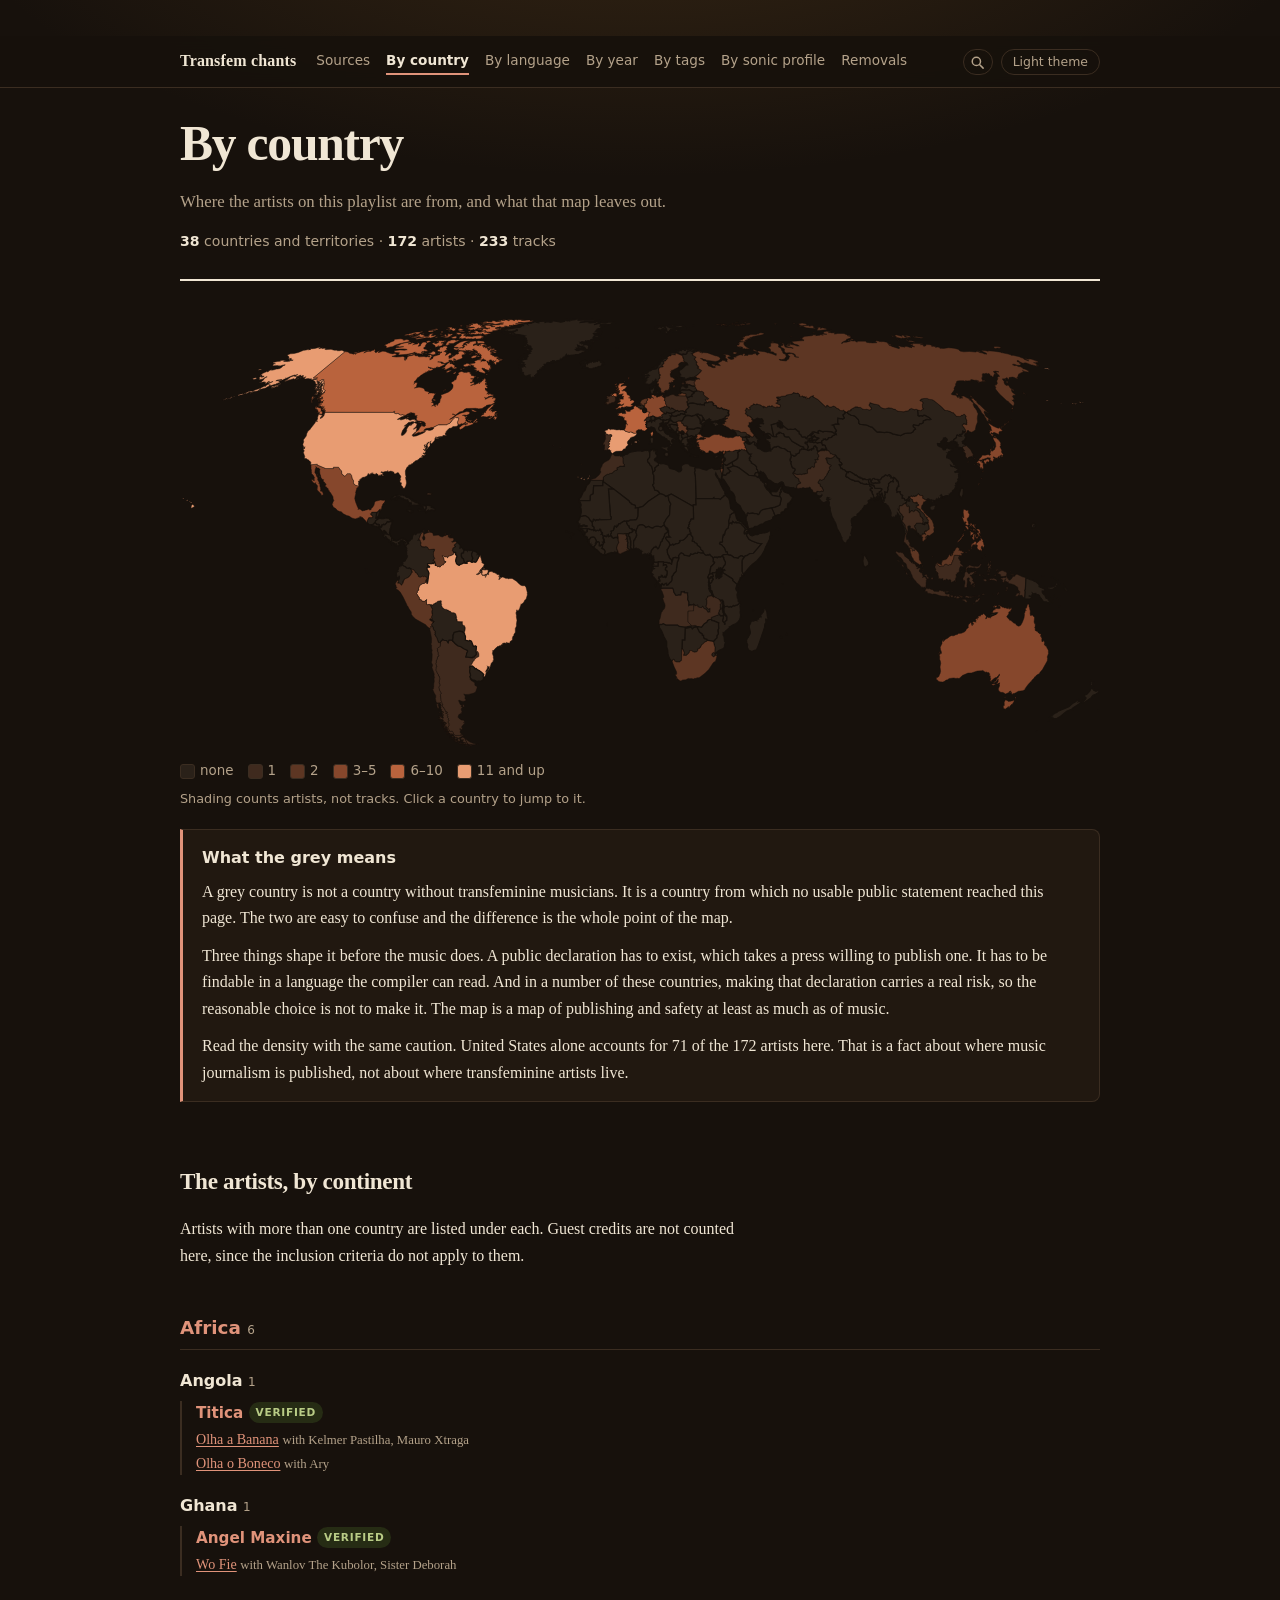
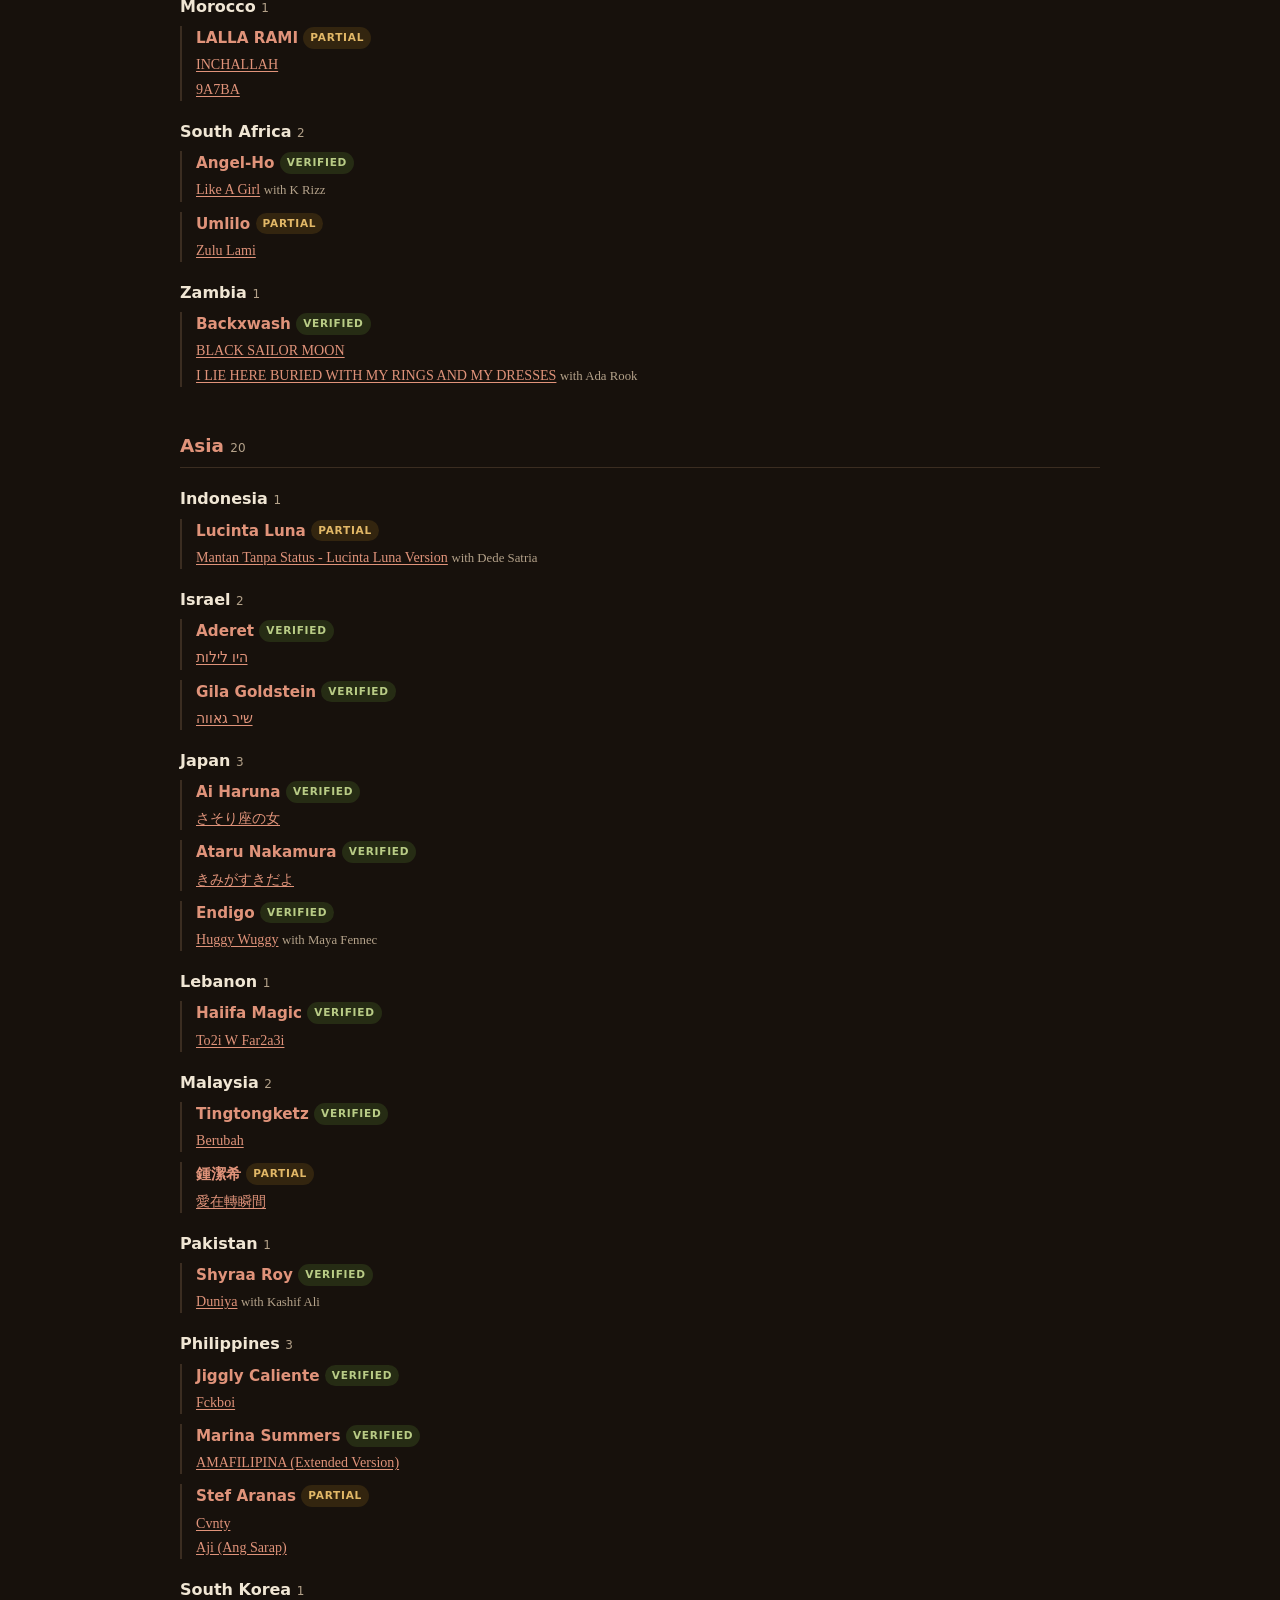
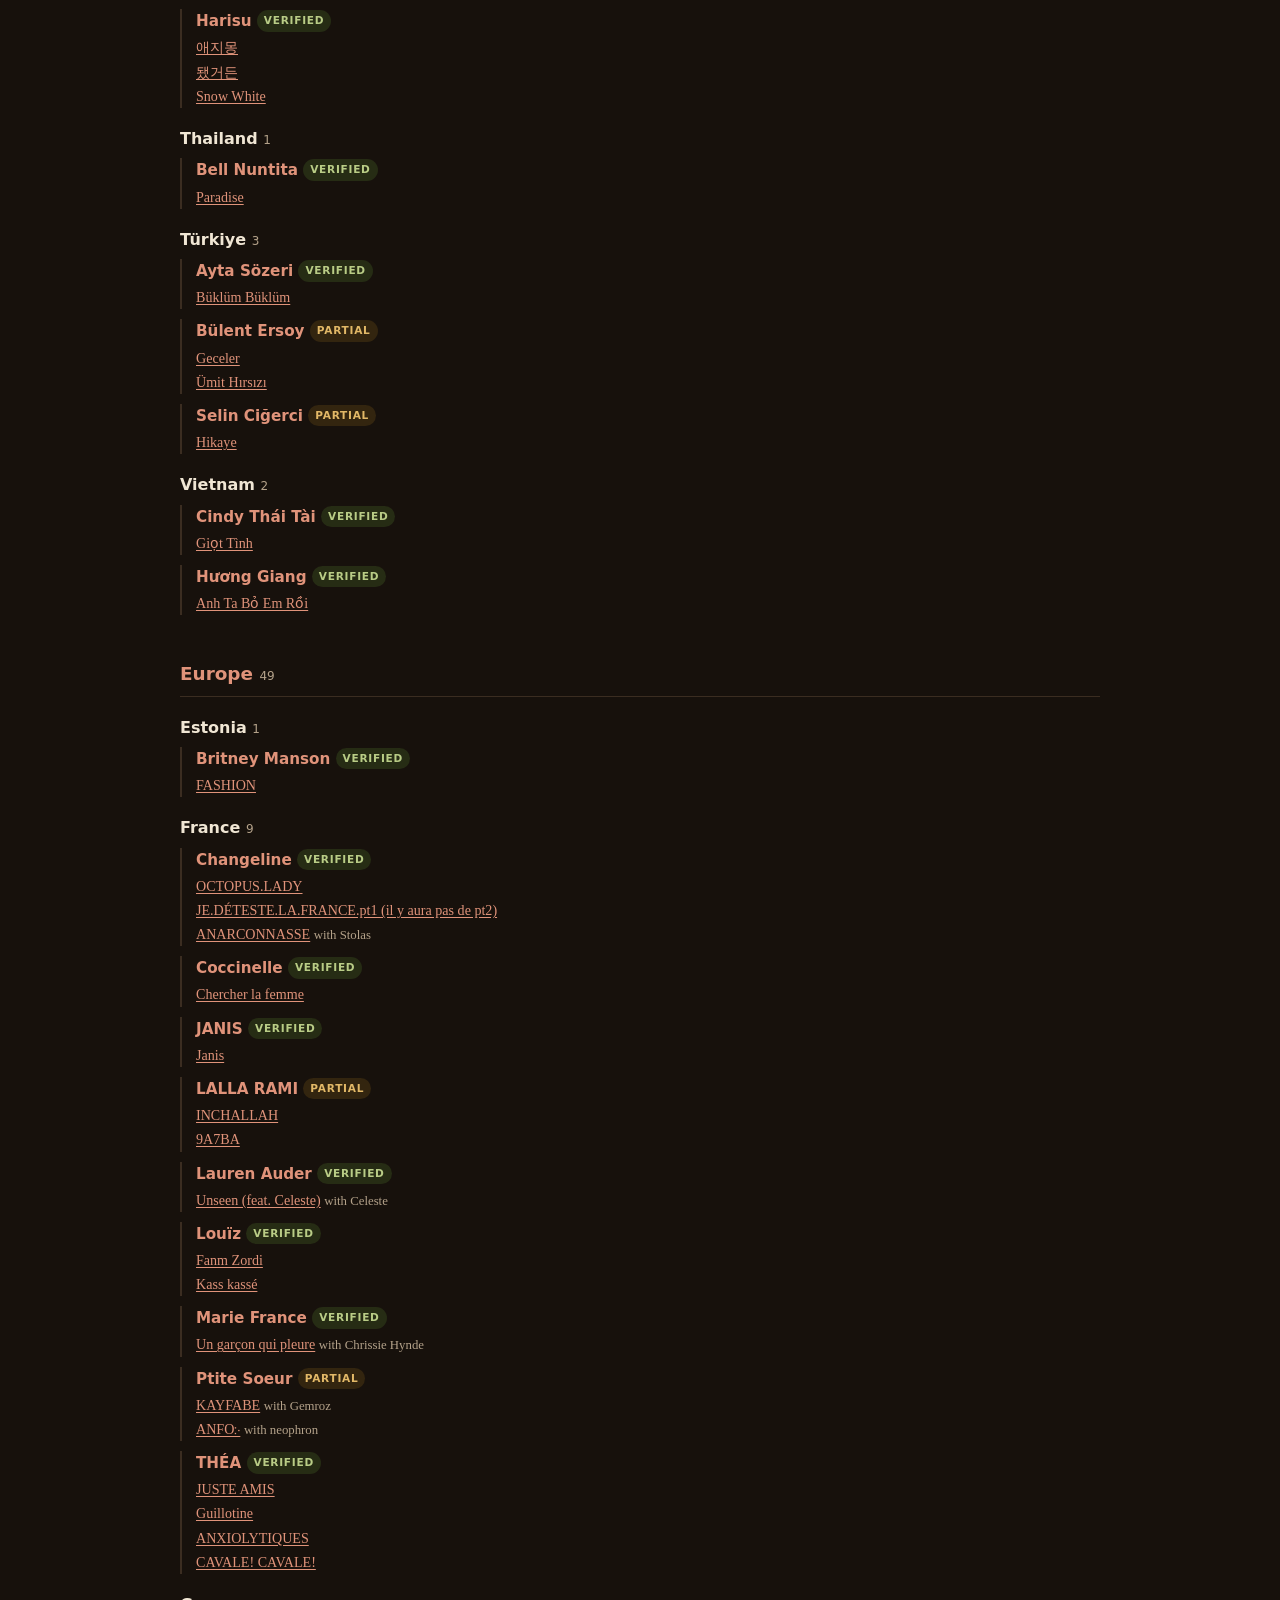
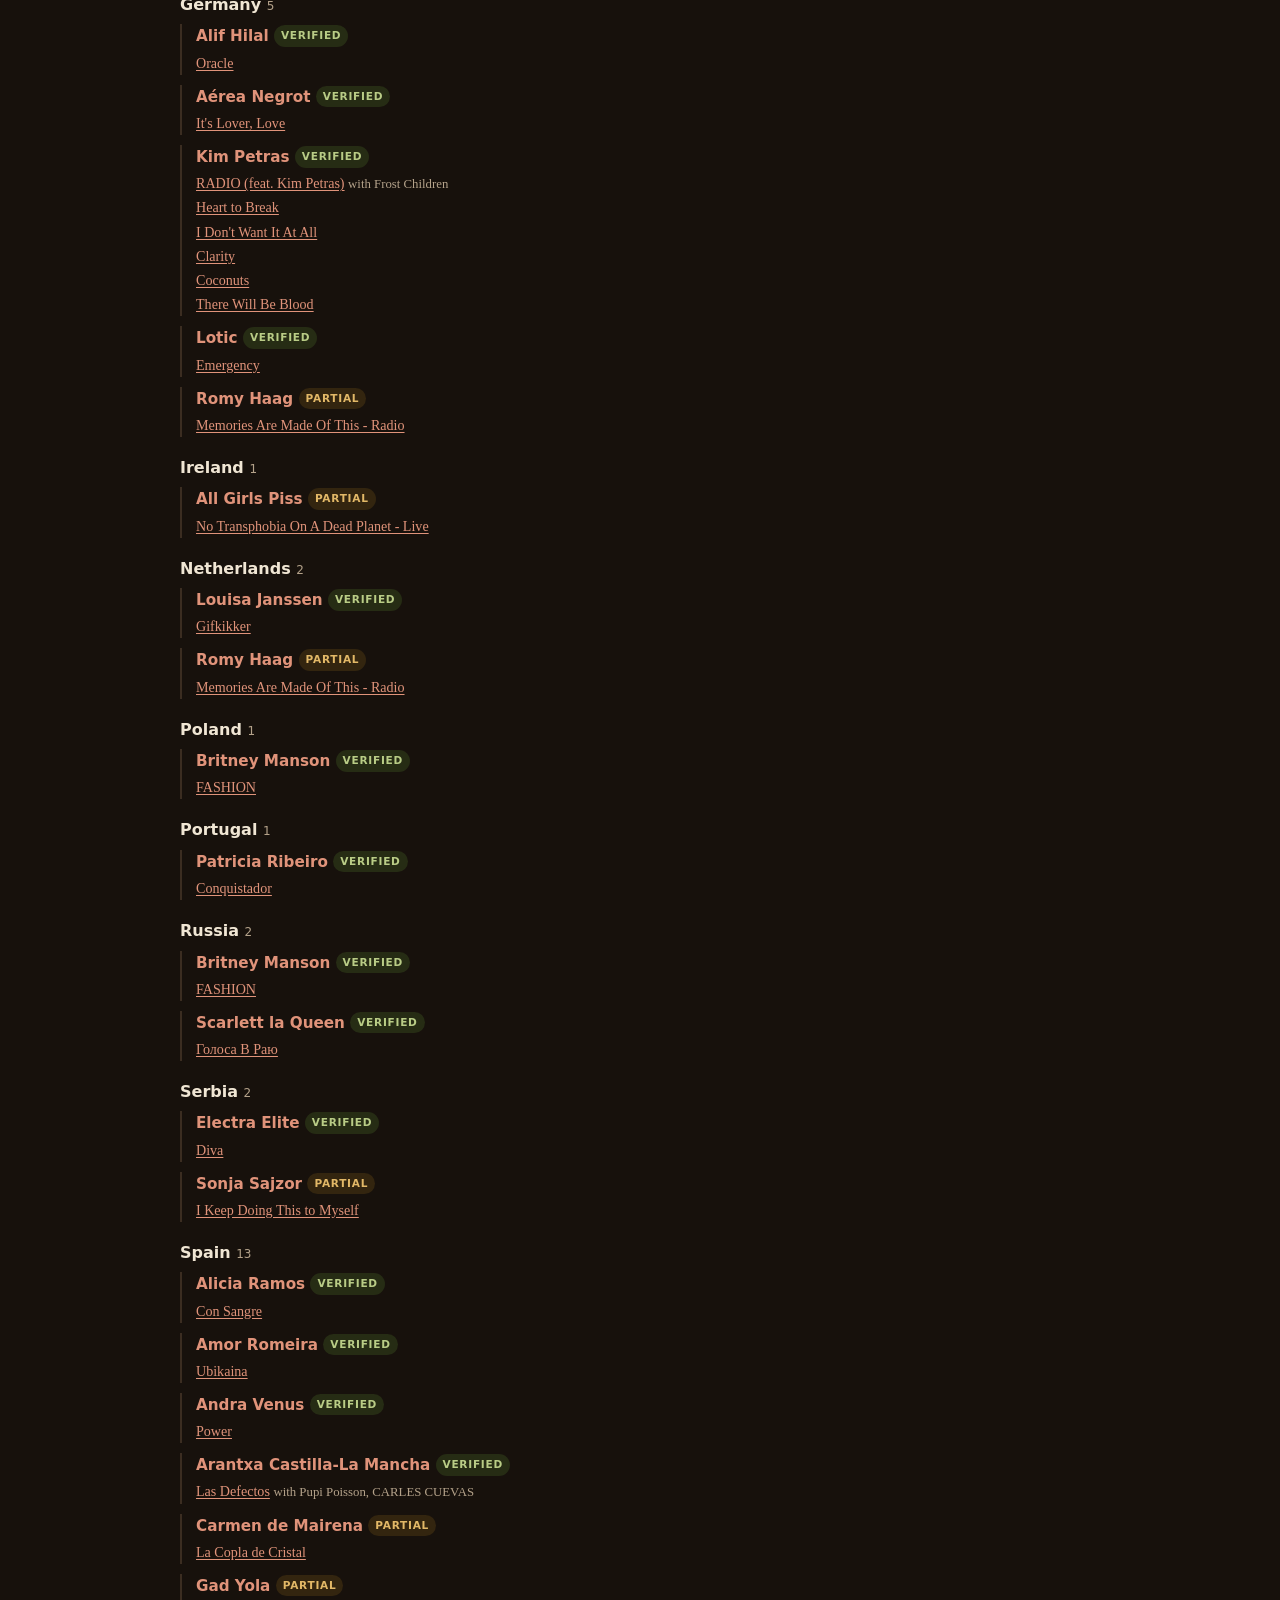
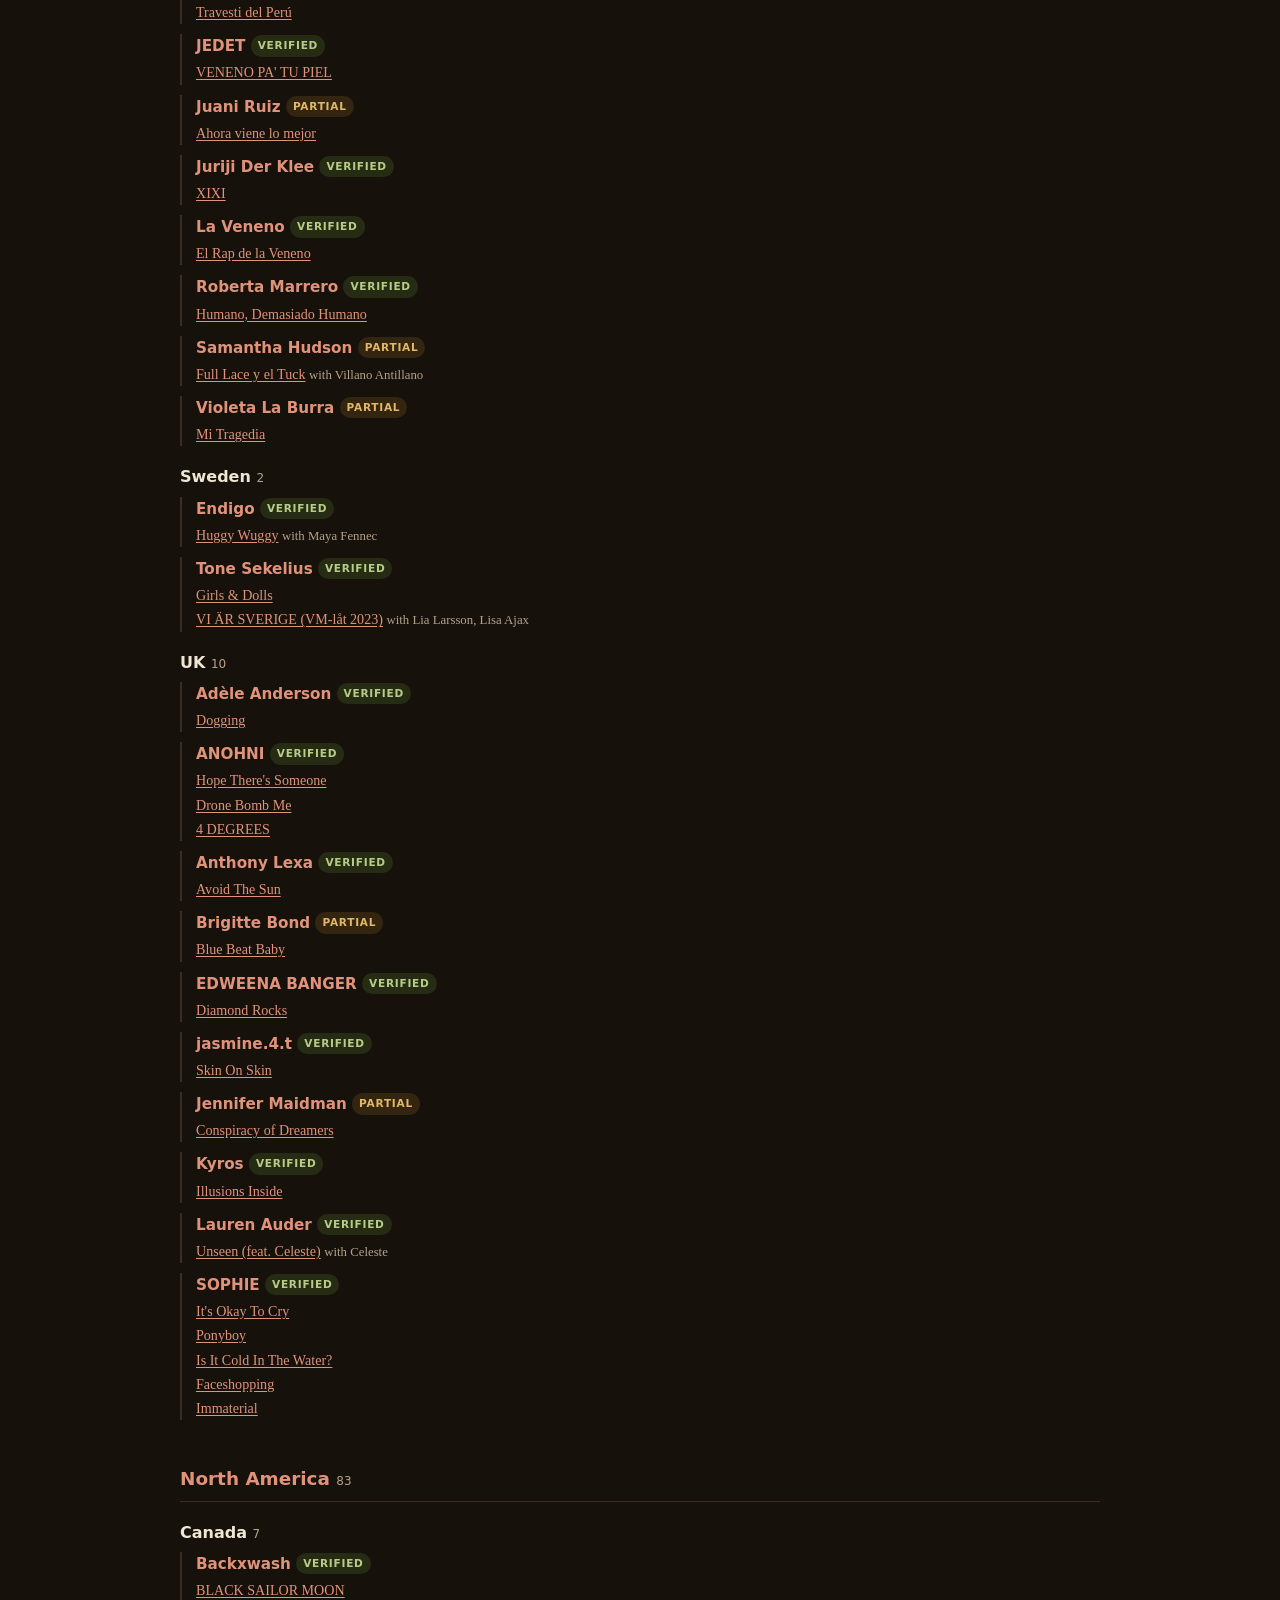
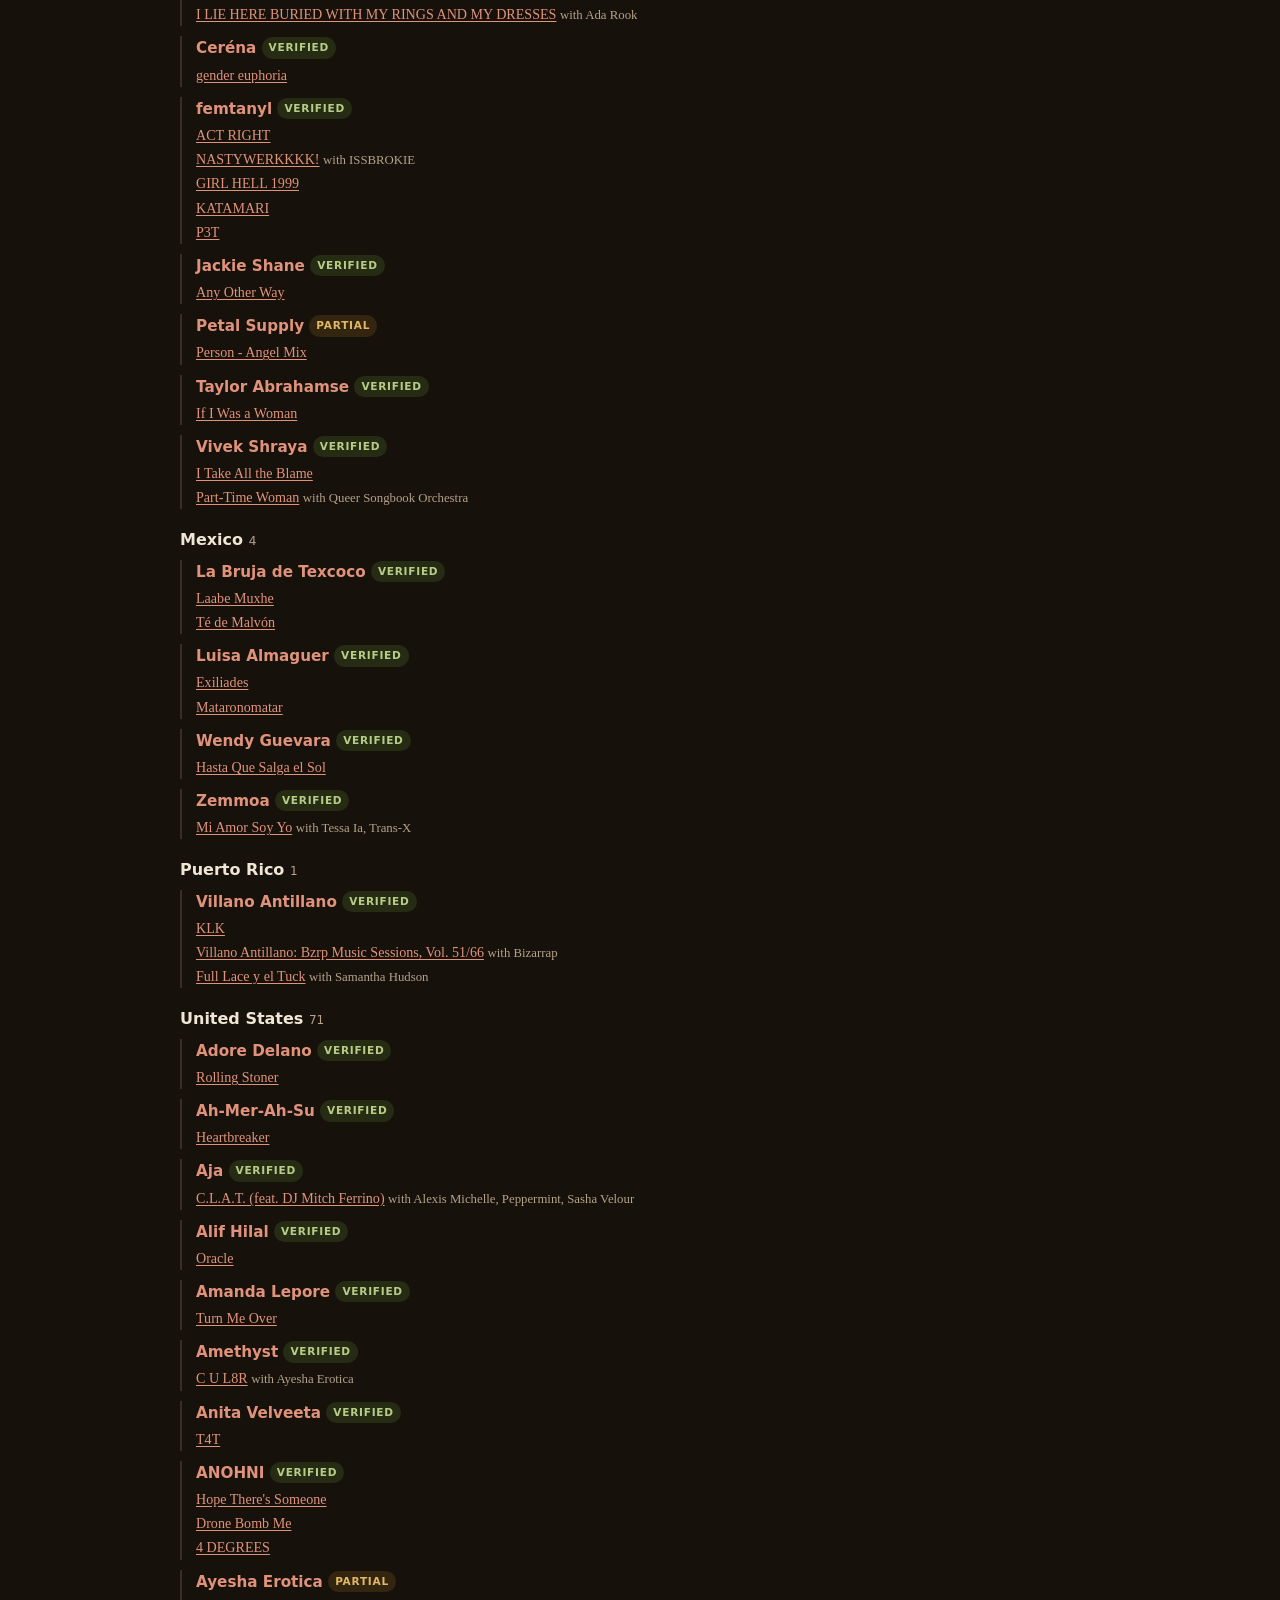
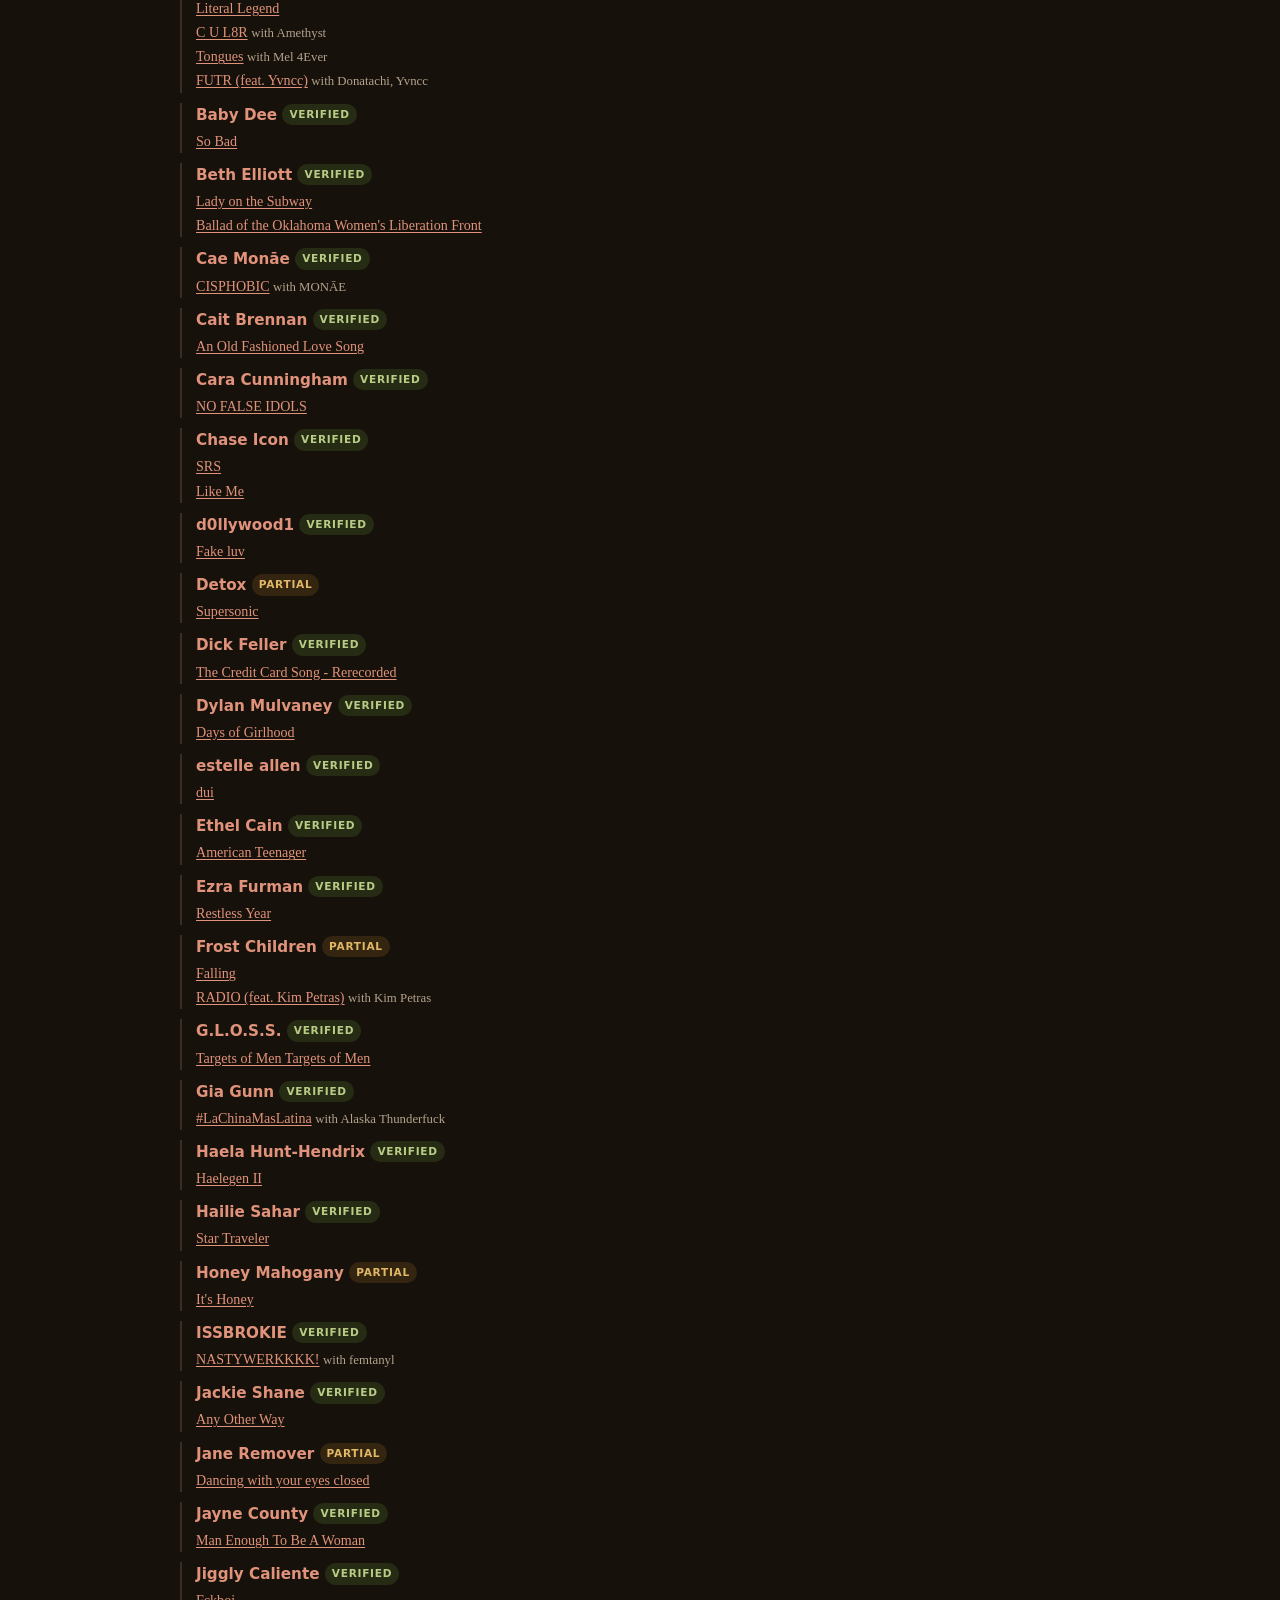
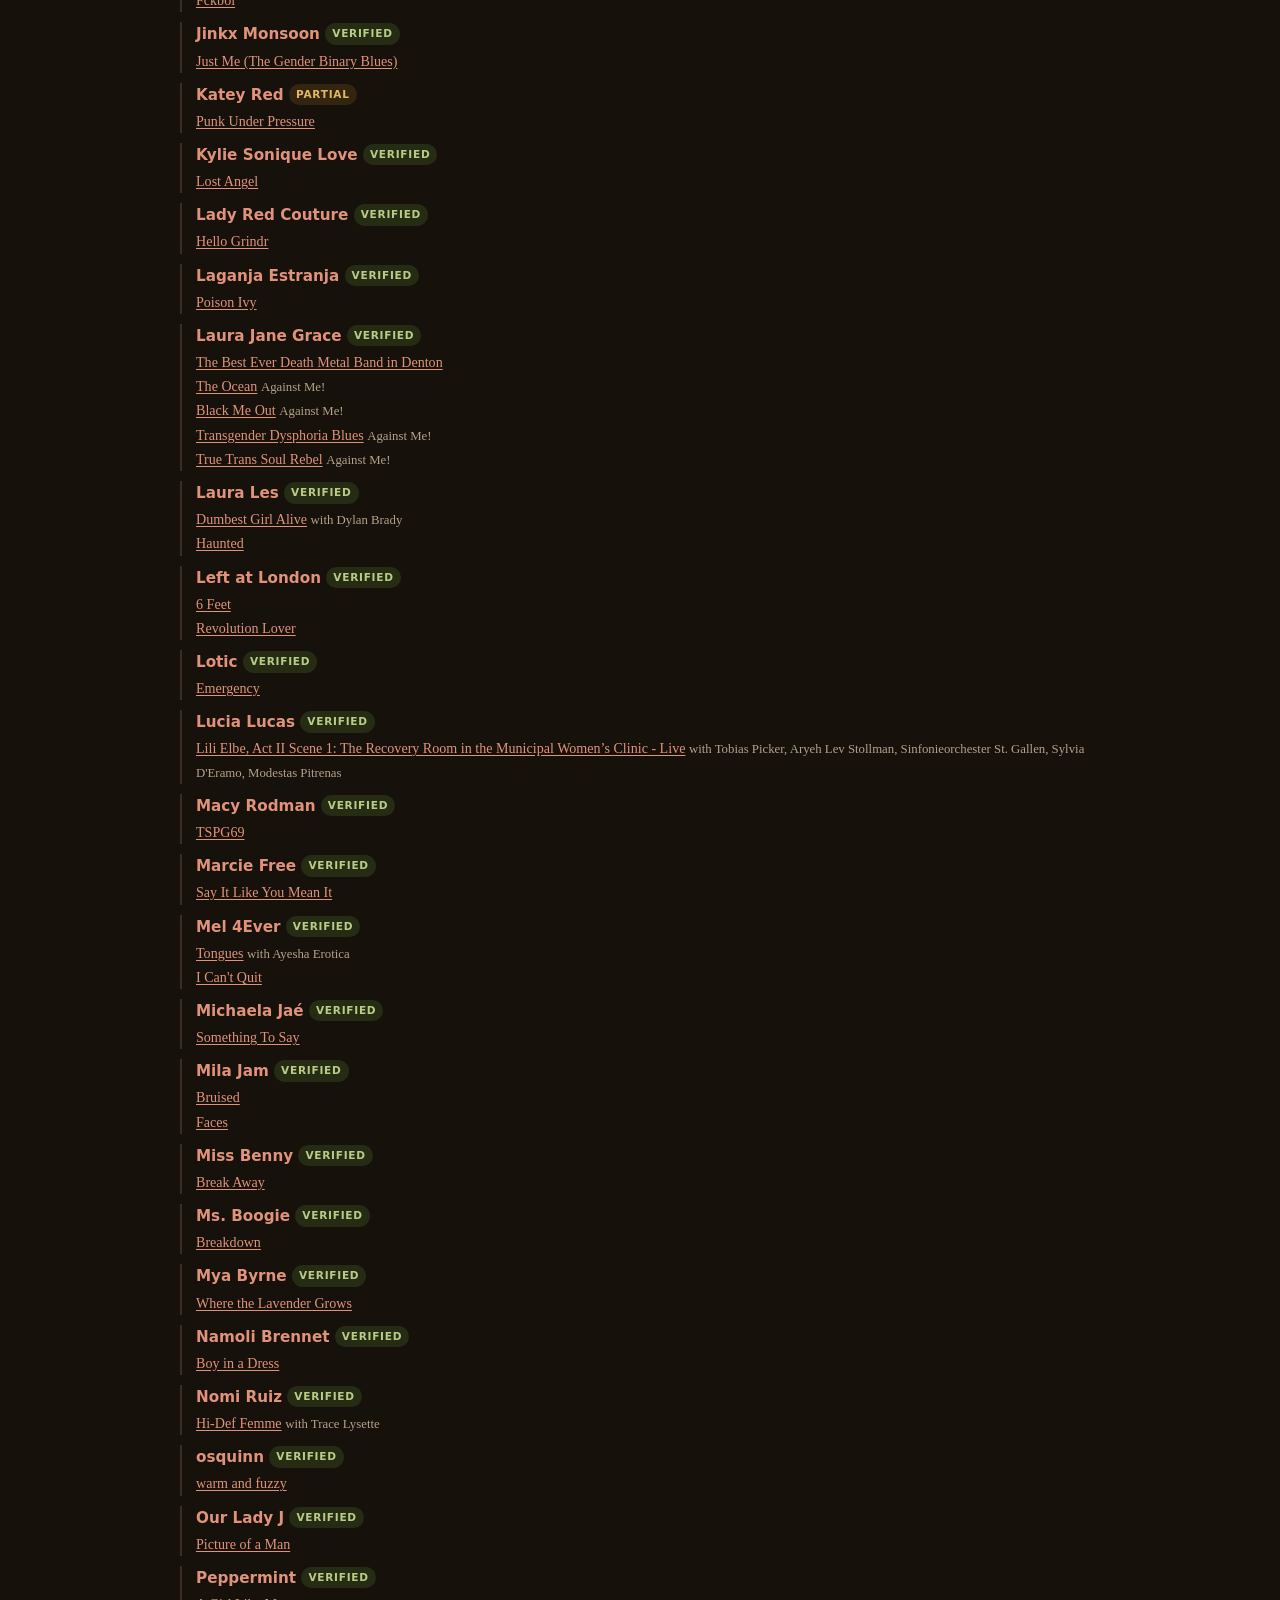
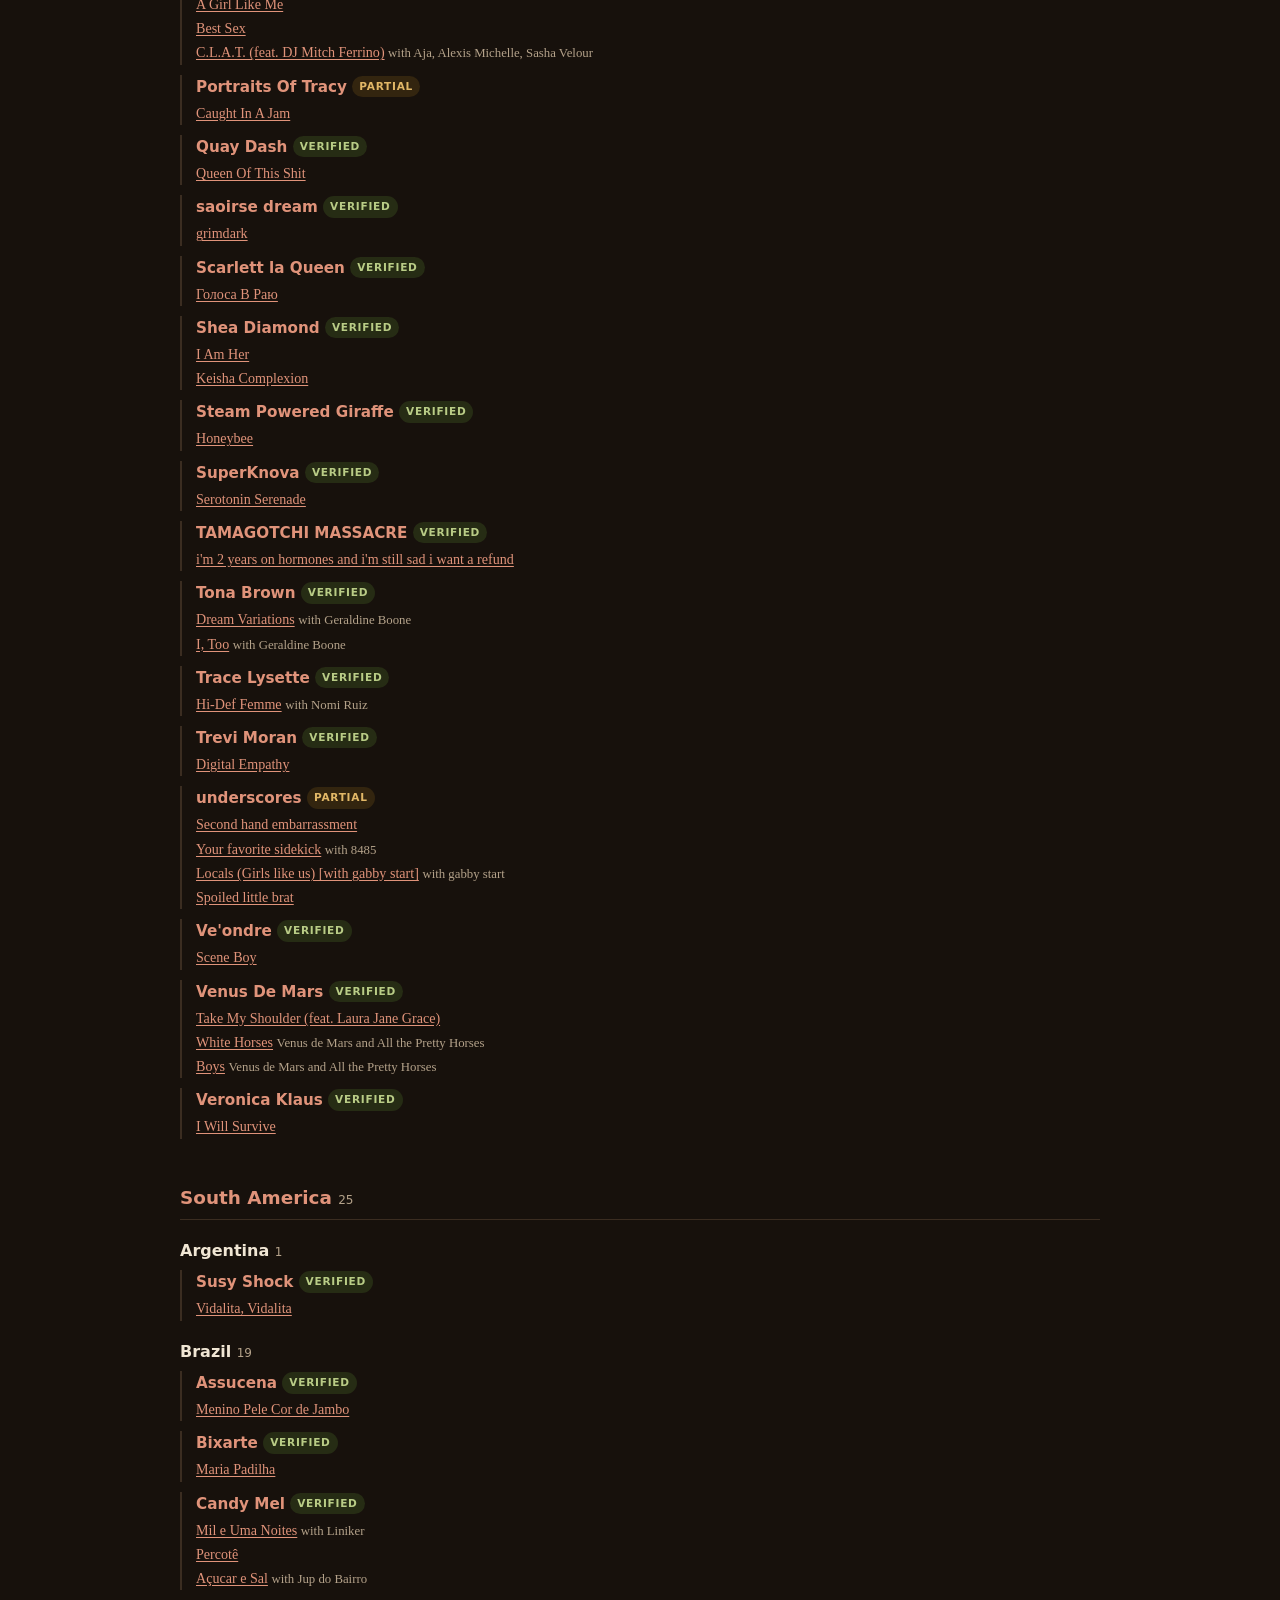
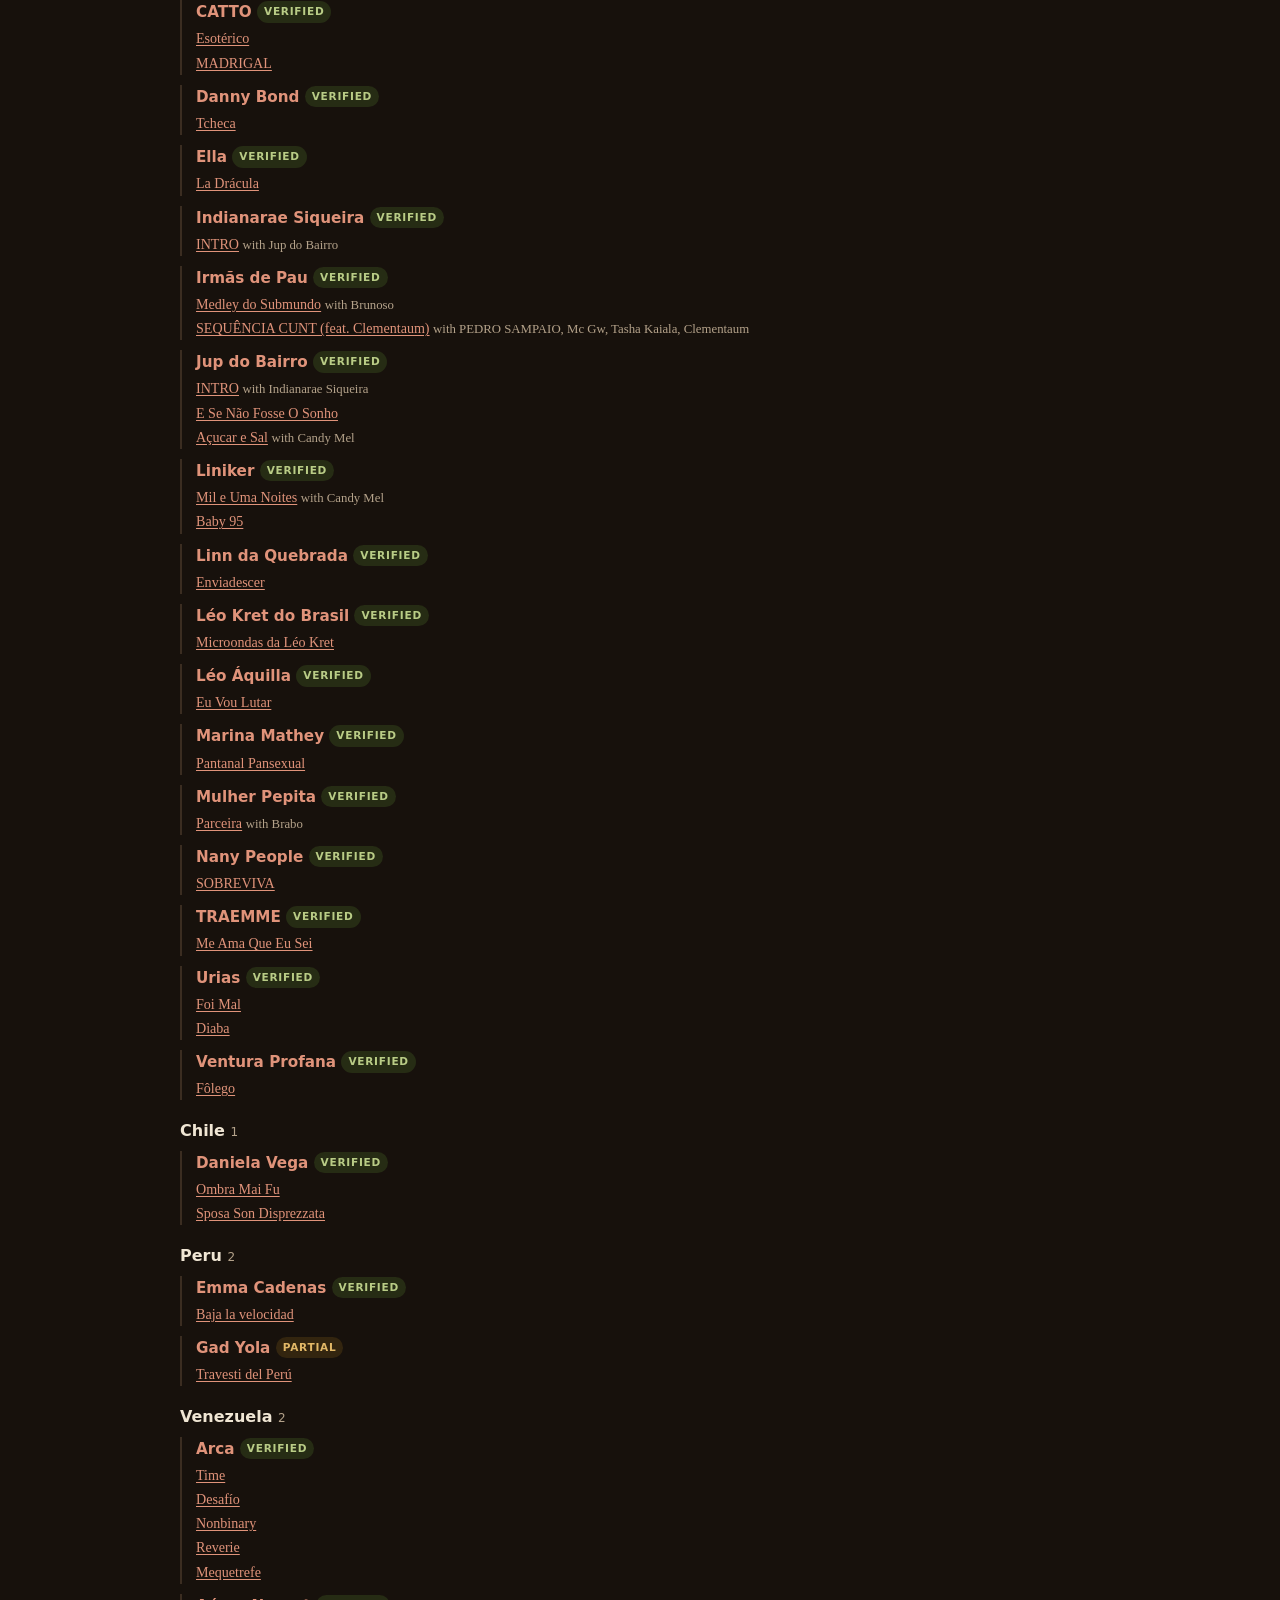
==== commit 661b3ae8: "Barre de navigation collée en haut avec le nom du site ; menu sur écran étroit ; saut immédiat vers " ====
--- a/countries.html
+++ b/countries.html
@@ -195,11 +195,40 @@
 .searchout .more{padding:6px;font-size:.8rem;color:var(--muted)}
 tr:target td{background:var(--soft)}
 details.row:target>summary{background:var(--soft)}
+
+/* --- barre collée, nom du site et menu (10 novembre 2026) --- */
+html{scroll-padding-top:72px}
+.pagenav.js{position:sticky;top:0;z-index:60;padding:12px 0;margin-top:-12px}
+.pagenav.js::before{content:"";position:absolute;top:0;bottom:0;left:calc(50% - 50vw);width:100vw;z-index:-1;
+ background:color-mix(in srgb,var(--bg) 90%,transparent);border-bottom:1px solid var(--line);
+ -webkit-backdrop-filter:blur(8px);backdrop-filter:blur(8px)}
+body{overflow-x:clip}
+.pagenav{gap:16px}
+.pagenav .brand{font-family:Georgia,"Times New Roman",serif;font-weight:700;font-size:1rem;
+ color:var(--ink);letter-spacing:.01em;white-space:nowrap;border-bottom:0;margin-right:4px}
+.pagenav .brand:hover{color:var(--accent)}
+.navlinks{display:flex;flex-wrap:wrap;gap:16px;align-items:center}
+.menubtn{display:none;align-items:center;gap:6px;font:inherit;font-size:.8rem;background:none;
+ color:var(--muted);border:1px solid var(--line);border-radius:99px;height:26px;padding:0 10px;cursor:pointer}
+.menubtn:hover,.menubtn[aria-expanded="true"]{color:var(--accent);border-color:var(--accent)}
+@media (max-width:1000px){
+ .pagenav.js{flex-wrap:nowrap}
+ .pagenav.js .menubtn{display:inline-flex}
+ .pagenav.js .menubtn[hidden]{display:none}
+ .pagenav.js .navlinks{display:none;position:absolute;left:0;top:calc(100% + 6px);z-index:70;
+  flex-direction:column;align-items:flex-start;gap:0;min-width:220px;padding:6px;
+  background:var(--panel);border:1px solid var(--line);border-radius:9px;box-shadow:0 8px 24px rgba(0,0,0,.25)}
+ .pagenav.js.open .navlinks{display:flex}
+ .pagenav.js .navlinks a,.pagenav.js .navlinks .here{display:block;width:100%;box-sizing:border-box;padding:9px 10px;border-radius:6px;border-bottom:0}
+ .pagenav.js .navlinks a:hover{background:var(--soft)}
+ .pagenav.js .navlinks .here{background:var(--soft)}
+}
+@media (max-width:420px){.pagenav .brand{font-size:.92rem}.menubtn span{display:none}.menubtn{padding:0 8px}}
 </style>
 </head>
 <body>
 <div class="wrap">
-<nav class="pagenav"><a href="index.html">Sources</a><span class="here">By country</span><a href="languages.html">By language</a><a href="years.html">By year</a><a href="tags.html">By tags</a><a href="sonic.html">By sonic profile</a><a href="takedown.html">Removals</a><span class="navtools"><button type="button" class="searchbtn" id="tcs-btn" hidden aria-label="Search artists and songs" aria-expanded="false" aria-controls="tcs-panel"><svg viewBox="0 0 20 20" width="15" height="15" aria-hidden="true"><circle cx="8.5" cy="8.5" r="5.5" fill="none" stroke="currentColor" stroke-width="2"/><path d="M13 13l4.5 4.5" stroke="currentColor" stroke-width="2" stroke-linecap="round"/></svg></button><div class="searchpanel" id="tcs-panel" hidden><input type="search" id="tcs-in" placeholder="Search an artist or a song" autocomplete="off" spellcheck="false" aria-label="Search an artist or a song"><ul id="tcs-out" class="searchout"></ul></div><script>(function(){var b=document.getElementById("tcs-btn"),p=document.getElementById("tcs-panel"),i=document.getElementById("tcs-in"),o=document.getElementById("tcs-out"),D=null,L=null;b.hidden=false;function n(s){return s.normalize("NFD").replace(/[\u0300-\u036f]/g,"").toLowerCase().replace(/\u0153/g,"oe").replace(/\u00e6/g,"ae").replace(/\u00df/g,"ss").replace(/['\u2019]/g,"").replace(/[^\p{L}\p{N}]+/gu," ").trim()}function e(s){return s.replace(/[&<>"]/g,function(c){return{"&":"&amp;","<":"&lt;",">":"&gt;","\"":"&quot;"}[c]})}function ld(){if(!L)L=fetch("search-index.json").then(function(r){return r.json()}).then(function(j){j.forEach(function(x){x.k=n(x.t);x.q=" "+n(x.t+" "+(x.s||""))});D=j;return j});return L}function run(){var q=n(i.value.trim());if(!q){o.innerHTML="";return}ld().then(function(d){var w=q.split(" "),r=d.filter(function(x){return w.every(function(v){return x.q.indexOf(" "+v)>=0})});r.sort(function(a,c){var sa=a.k.indexOf(q)===0?0:1,sc=c.k.indexOf(q)===0?0:1;return sa-sc||(a.c==="artist"?0:1)-(c.c==="artist"?0:1)||a.k.localeCompare(c.k)});o.innerHTML=r.length?r.slice(0,30).map(function(x){return'<li><a href="'+x.h+'"><span class="sk">'+x.c+'</span>'+e(x.t)+(x.s?'<span class="ss">'+e(x.s)+"</span>":"")+"</a></li>"}).join("")+(r.length>30?'<li class="more">'+(r.length-30)+" more, keep typing</li>":""):'<li class="more">Nothing found</li>'})}function sh(v){p.hidden=!v;b.setAttribute("aria-expanded",v?"true":"false");if(v){ld();i.focus()}}b.addEventListener("click",function(){sh(p.hidden)});i.addEventListener("input",run);i.addEventListener("keydown",function(k){if(k.key==="Escape"){sh(false);b.focus()}else if(k.key==="Enter"){var f=o.querySelector("a");if(f){k.preventDefault();f.click()}}});o.addEventListener("click",function(k){if(k.target.closest("a"))sh(false)})})()</script><button type="button" class="themebtn" onclick="tcToggleTheme()" aria-label="Switch between dark and light theme"><span class="to-light">Light theme</span><span class="to-dark">Dark theme</span></button></span></nav>
+<nav class="pagenav" id="tc-nav"><a class="brand" href="index.html">Transfem chants</a><button type="button" class="menubtn" id="tc-menu" hidden aria-expanded="false" aria-controls="tc-links"><svg viewBox="0 0 20 20" width="15" height="15" aria-hidden="true"><path d="M3 5h14M3 10h14M3 15h14" stroke="currentColor" stroke-width="2" stroke-linecap="round"/></svg><span>Menu</span></button><span class="navlinks" id="tc-links"><a href="index.html">Sources</a><span class="here">By country</span><a href="languages.html">By language</a><a href="years.html">By year</a><a href="tags.html">By tags</a><a href="sonic.html">By sonic profile</a><a href="takedown.html">Removals</a></span><span class="navtools"><button type="button" class="searchbtn" id="tcs-btn" hidden aria-label="Search artists and songs" aria-expanded="false" aria-controls="tcs-panel"><svg viewBox="0 0 20 20" width="15" height="15" aria-hidden="true"><circle cx="8.5" cy="8.5" r="5.5" fill="none" stroke="currentColor" stroke-width="2"/><path d="M13 13l4.5 4.5" stroke="currentColor" stroke-width="2" stroke-linecap="round"/></svg></button><div class="searchpanel" id="tcs-panel" hidden><input type="search" id="tcs-in" placeholder="Search an artist or a song" autocomplete="off" spellcheck="false" aria-label="Search an artist or a song"><ul id="tcs-out" class="searchout"></ul></div><script>(function(){var b=document.getElementById("tcs-btn"),p=document.getElementById("tcs-panel"),i=document.getElementById("tcs-in"),o=document.getElementById("tcs-out"),D=null,L=null;b.hidden=false;function n(s){return s.normalize("NFD").replace(/[\u0300-\u036f]/g,"").toLowerCase().replace(/\u0153/g,"oe").replace(/\u00e6/g,"ae").replace(/\u00df/g,"ss").replace(/['\u2019]/g,"").replace(/[^\p{L}\p{N}]+/gu," ").trim()}function e(s){return s.replace(/[&<>"]/g,function(c){return{"&":"&amp;","<":"&lt;",">":"&gt;","\"":"&quot;"}[c]})}function ld(){if(!L)L=fetch("search-index.json").then(function(r){return r.json()}).then(function(j){j.forEach(function(x){x.k=n(x.t);x.q=" "+n(x.t+" "+(x.s||""))});D=j;return j});return L}function run(){var q=n(i.value.trim());if(!q){o.innerHTML="";return}ld().then(function(d){var w=q.split(" "),r=d.filter(function(x){return w.every(function(v){return x.q.indexOf(" "+v)>=0})});r.sort(function(a,c){var sa=a.k.indexOf(q)===0?0:1,sc=c.k.indexOf(q)===0?0:1;return sa-sc||(a.c==="artist"?0:1)-(c.c==="artist"?0:1)||a.k.localeCompare(c.k)});o.innerHTML=r.length?r.slice(0,30).map(function(x){return'<li><a href="'+x.h+'"><span class="sk">'+x.c+'</span>'+e(x.t)+(x.s?'<span class="ss">'+e(x.s)+"</span>":"")+"</a></li>"}).join("")+(r.length>30?'<li class="more">'+(r.length-30)+" more, keep typing</li>":""):'<li class="more">Nothing found</li>'})}function sh(v){p.hidden=!v;b.setAttribute("aria-expanded",v?"true":"false");if(v){ld();i.focus()}}b.addEventListener("click",function(){sh(p.hidden)});i.addEventListener("input",run);i.addEventListener("keydown",function(k){if(k.key==="Escape"){sh(false);b.focus()}else if(k.key==="Enter"){var f=o.querySelector("a");if(f){k.preventDefault();f.click()}}});o.addEventListener("click",function(k){if(k.target.closest("a"))sh(false)})})()</script><button type="button" class="themebtn" onclick="tcToggleTheme()" aria-label="Switch between dark and light theme"><span class="to-light">Light theme</span><span class="to-dark">Dark theme</span></button></span></nav><script>(function(){var n=document.getElementById("tc-nav"),b=document.getElementById("tc-menu"),l=document.getElementById("tc-links");n.classList.add("js");b.hidden=false;function s(v){n.classList.toggle("open",v);b.setAttribute("aria-expanded",v?"true":"false")}b.addEventListener("click",function(e){e.stopPropagation();s(!n.classList.contains("open"))});l.addEventListener("click",function(e){if(e.target.closest("a"))s(false)});document.addEventListener("click",function(e){if(!n.contains(e.target))s(false)});document.addEventListener("keydown",function(e){if(e.key==="Escape"&&n.classList.contains("open")){s(false);b.focus()}});if(location.hash){var t=0;addEventListener("touchstart",function(){t=1},{passive:true});addEventListener("wheel",function(){t=1},{passive:true});var j=function(){if(t)return;var e=document.getElementById(decodeURIComponent(location.hash.slice(1)));if(e&&e.tagName!=="DETAILS")e.scrollIntoView({behavior:"instant"})};document.addEventListener("DOMContentLoaded",j);addEventListener("load",function(){setTimeout(j,50)});[300,900].forEach(function(d){setTimeout(j,d)})}})()</script>
 
 <header>
 <h1>By country</h1>
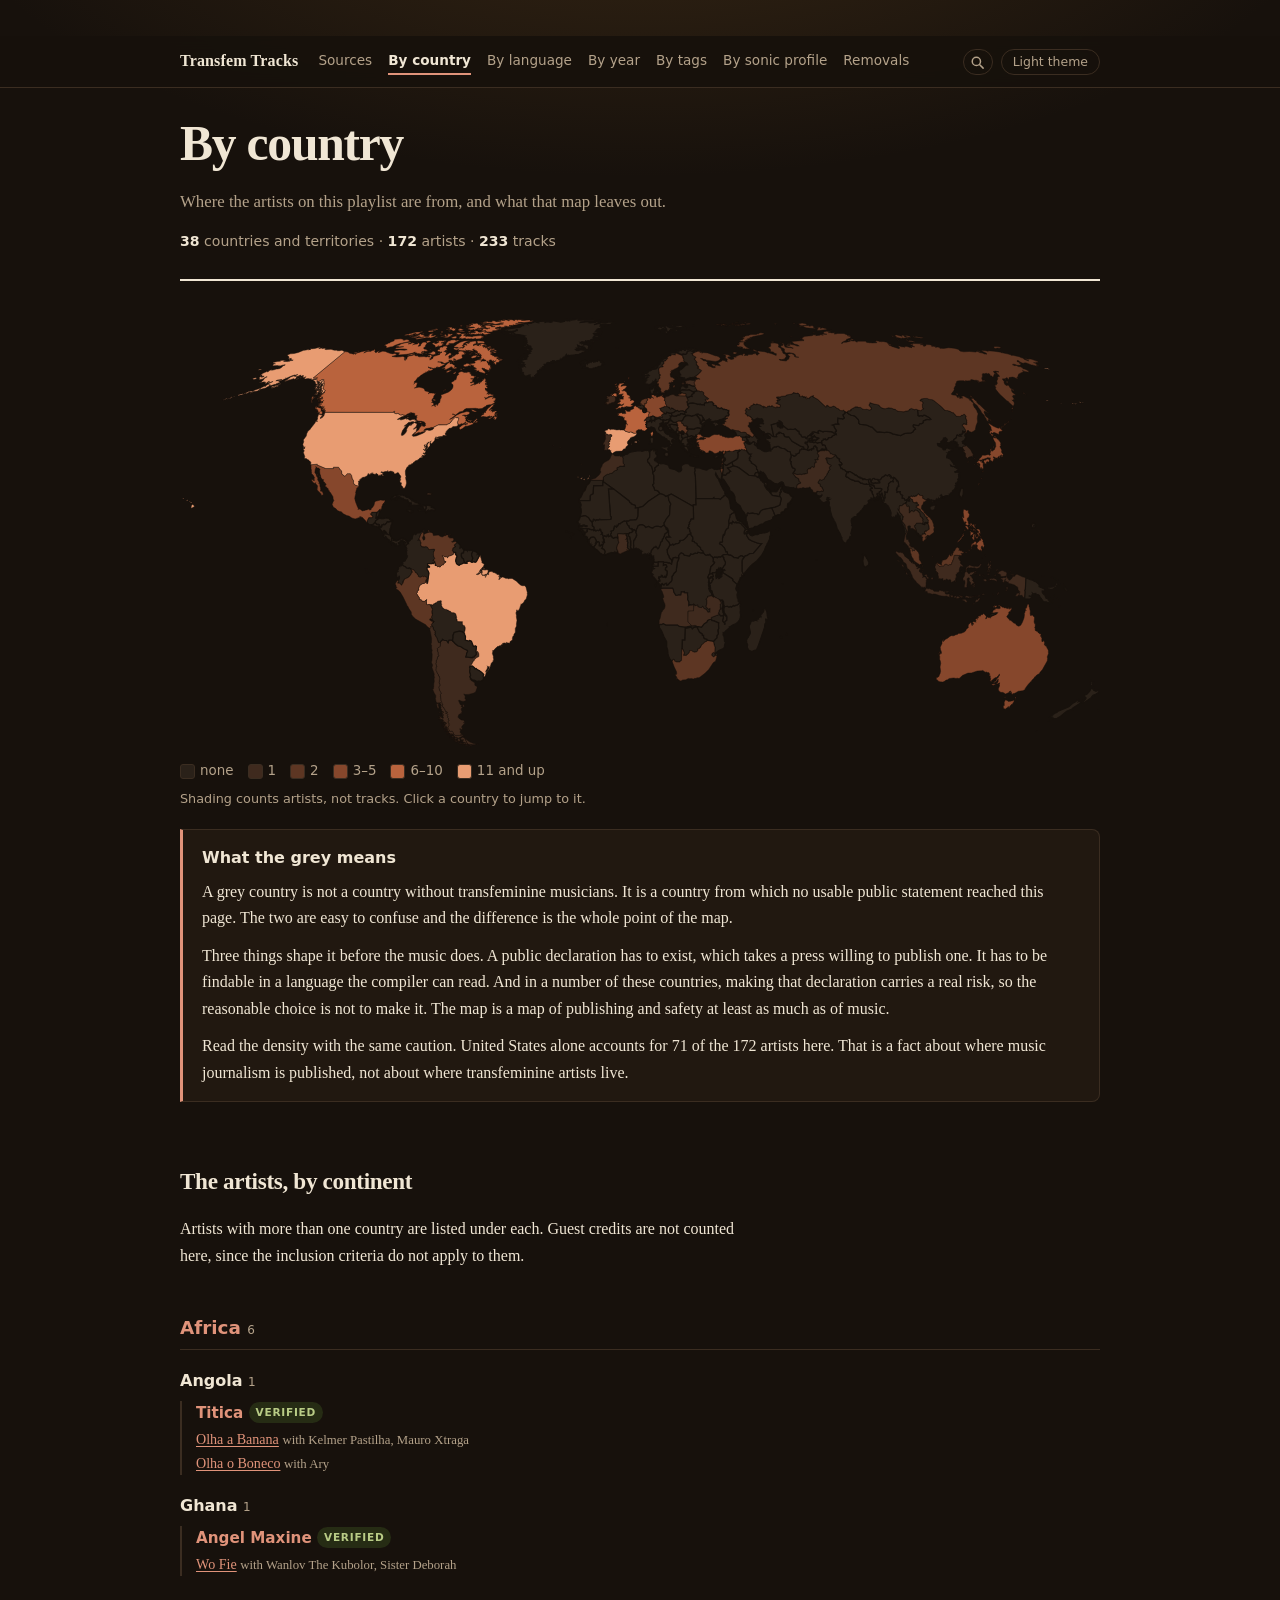
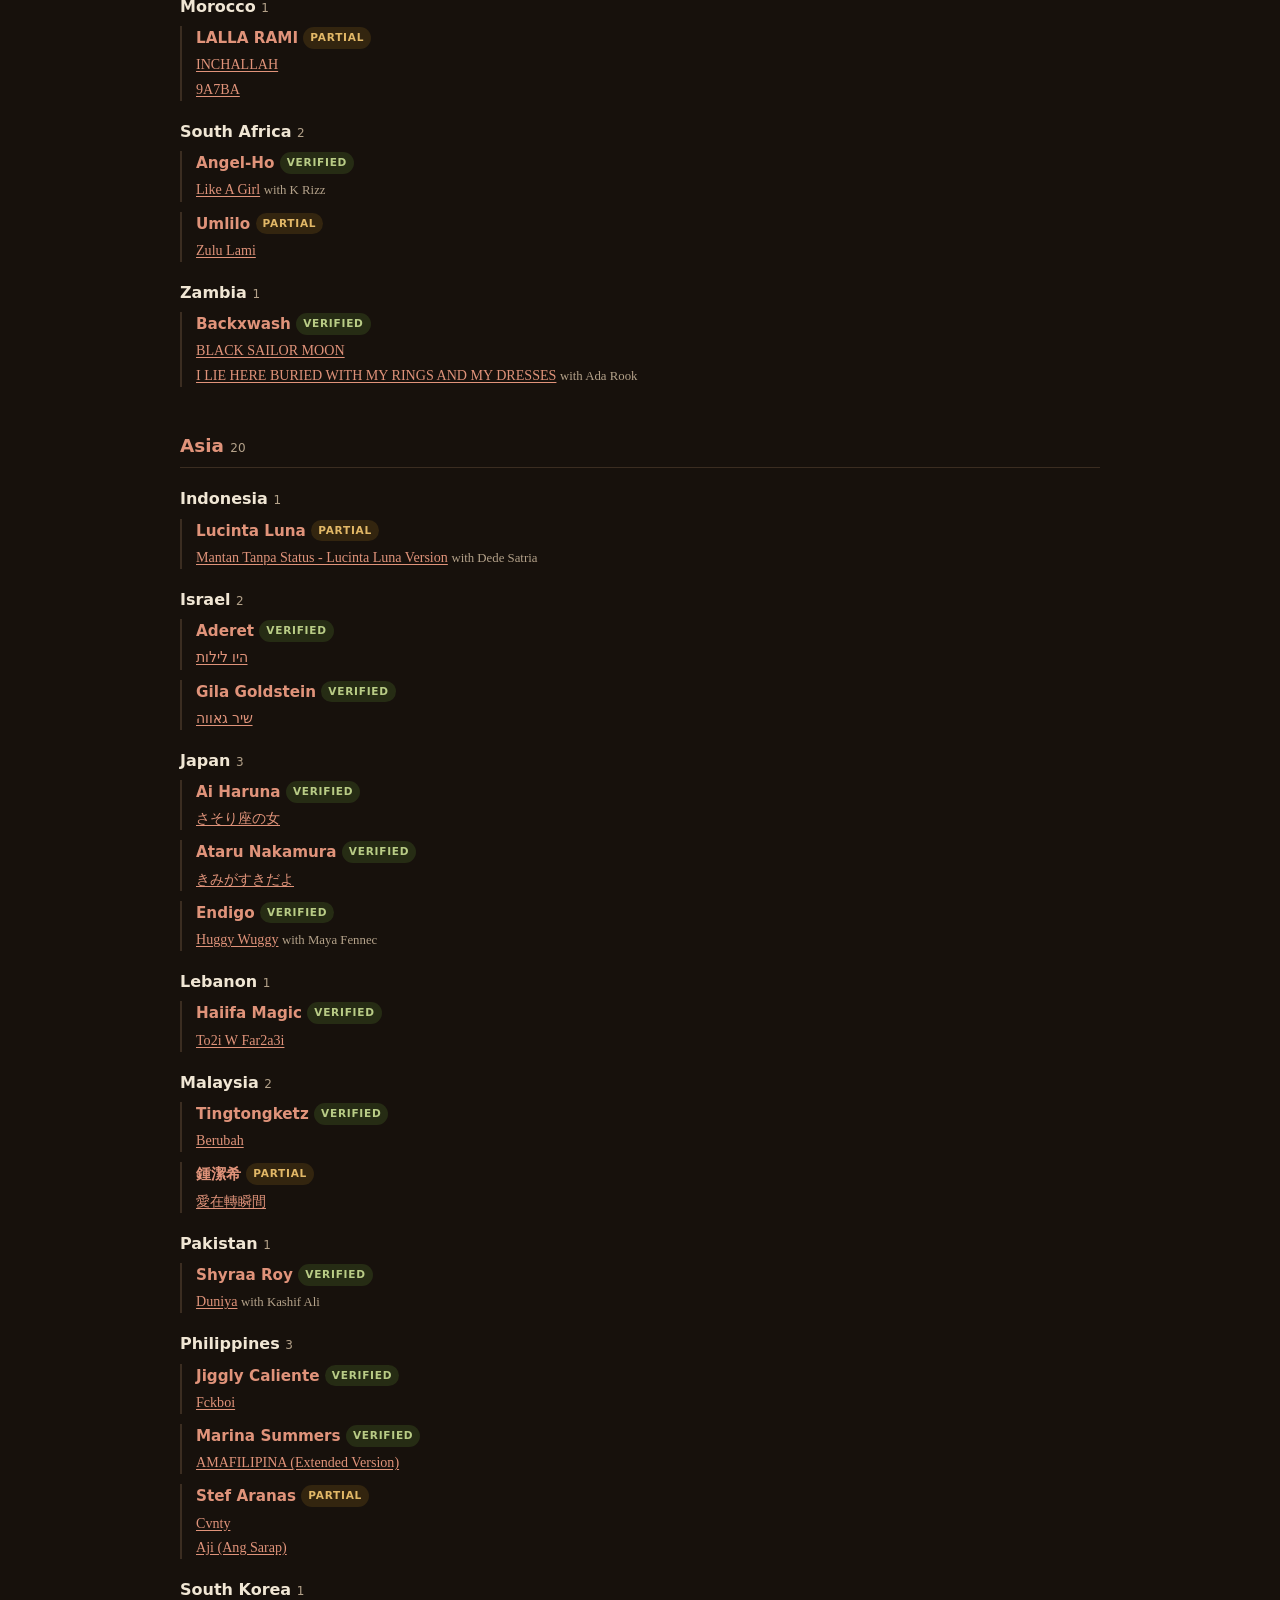
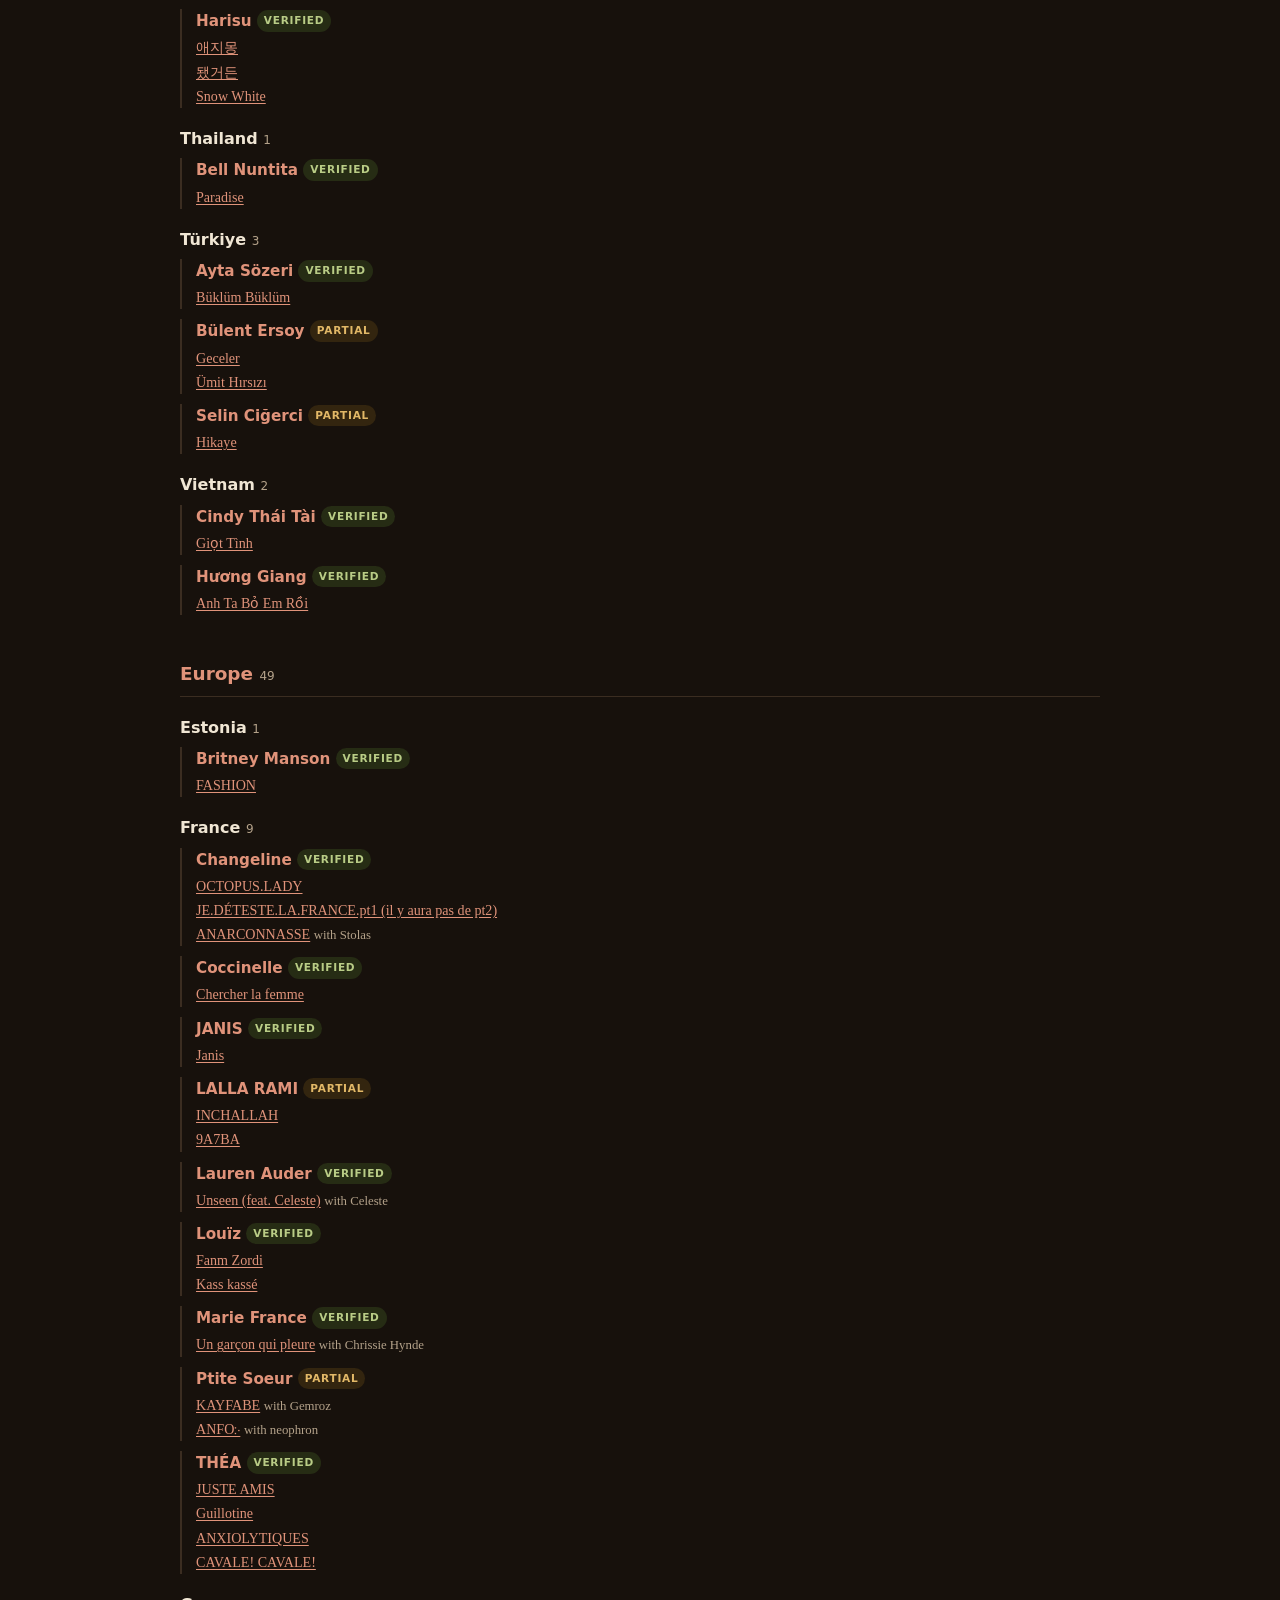
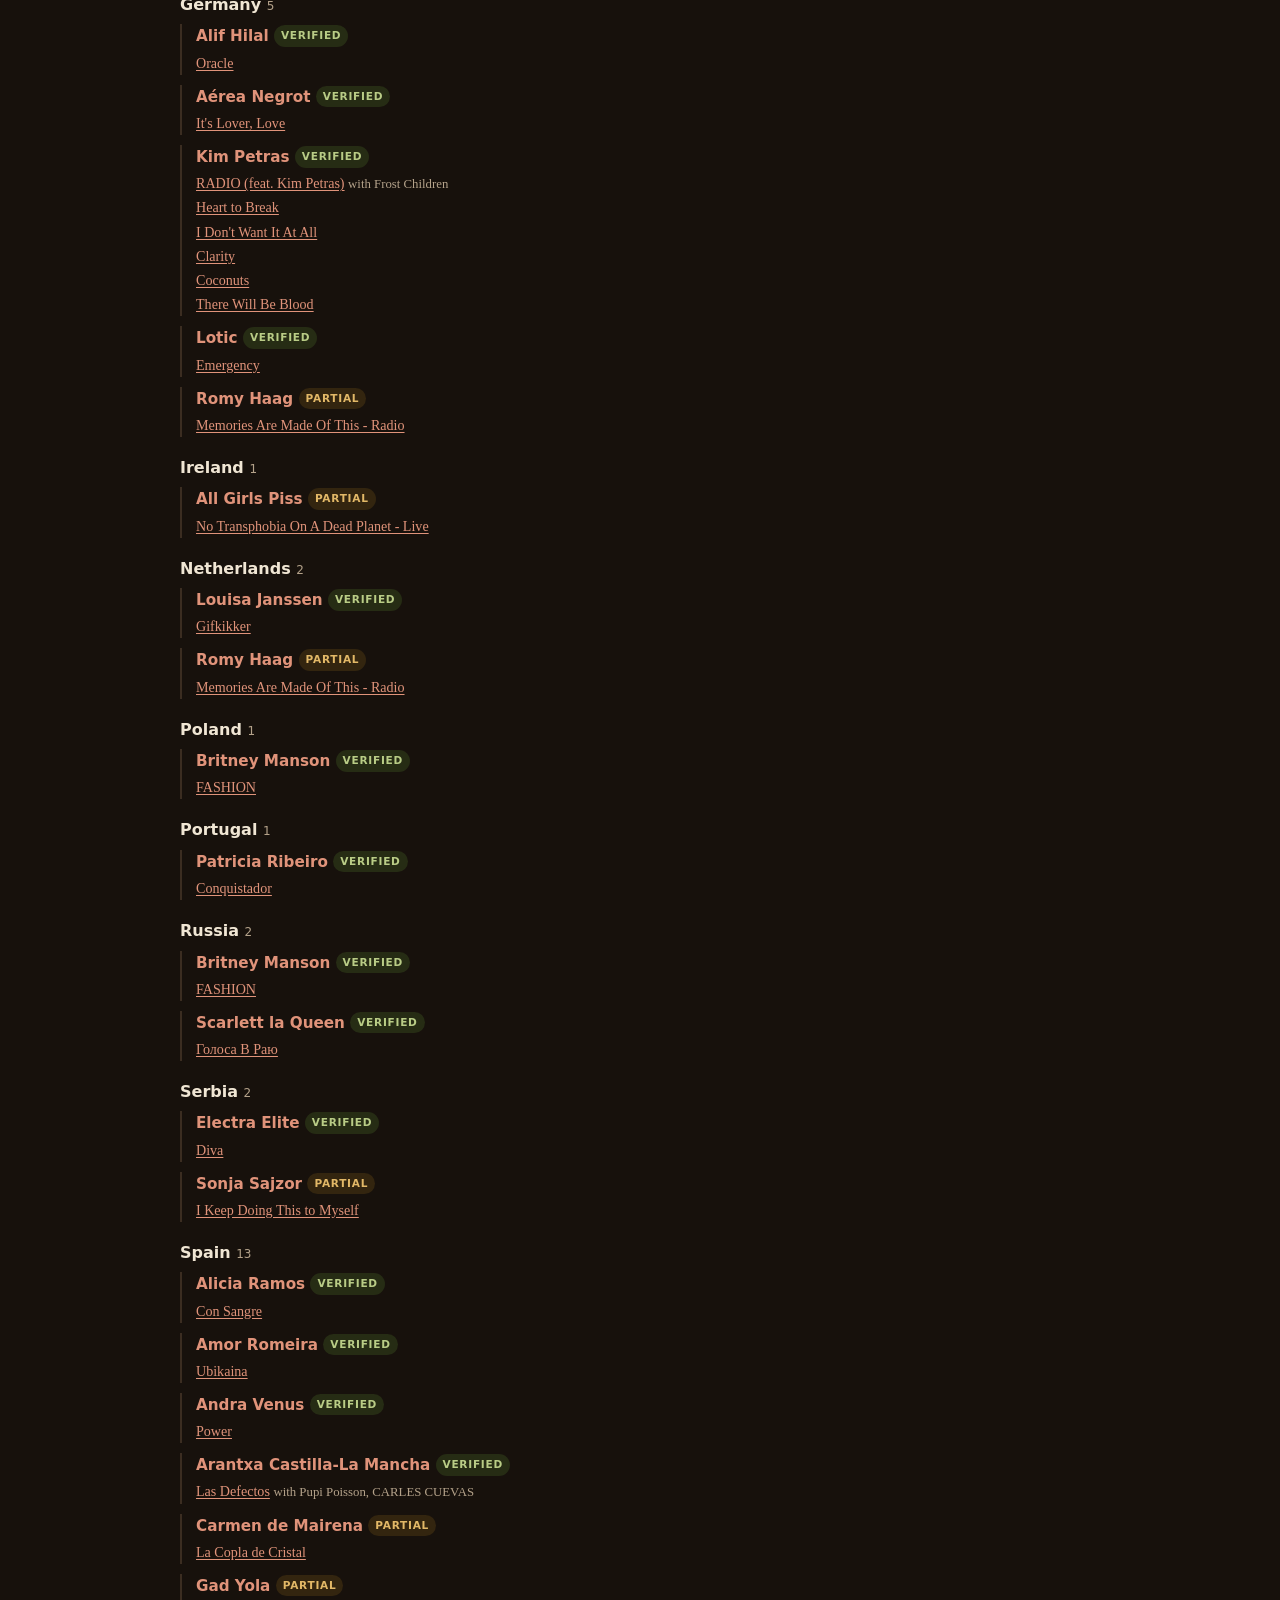
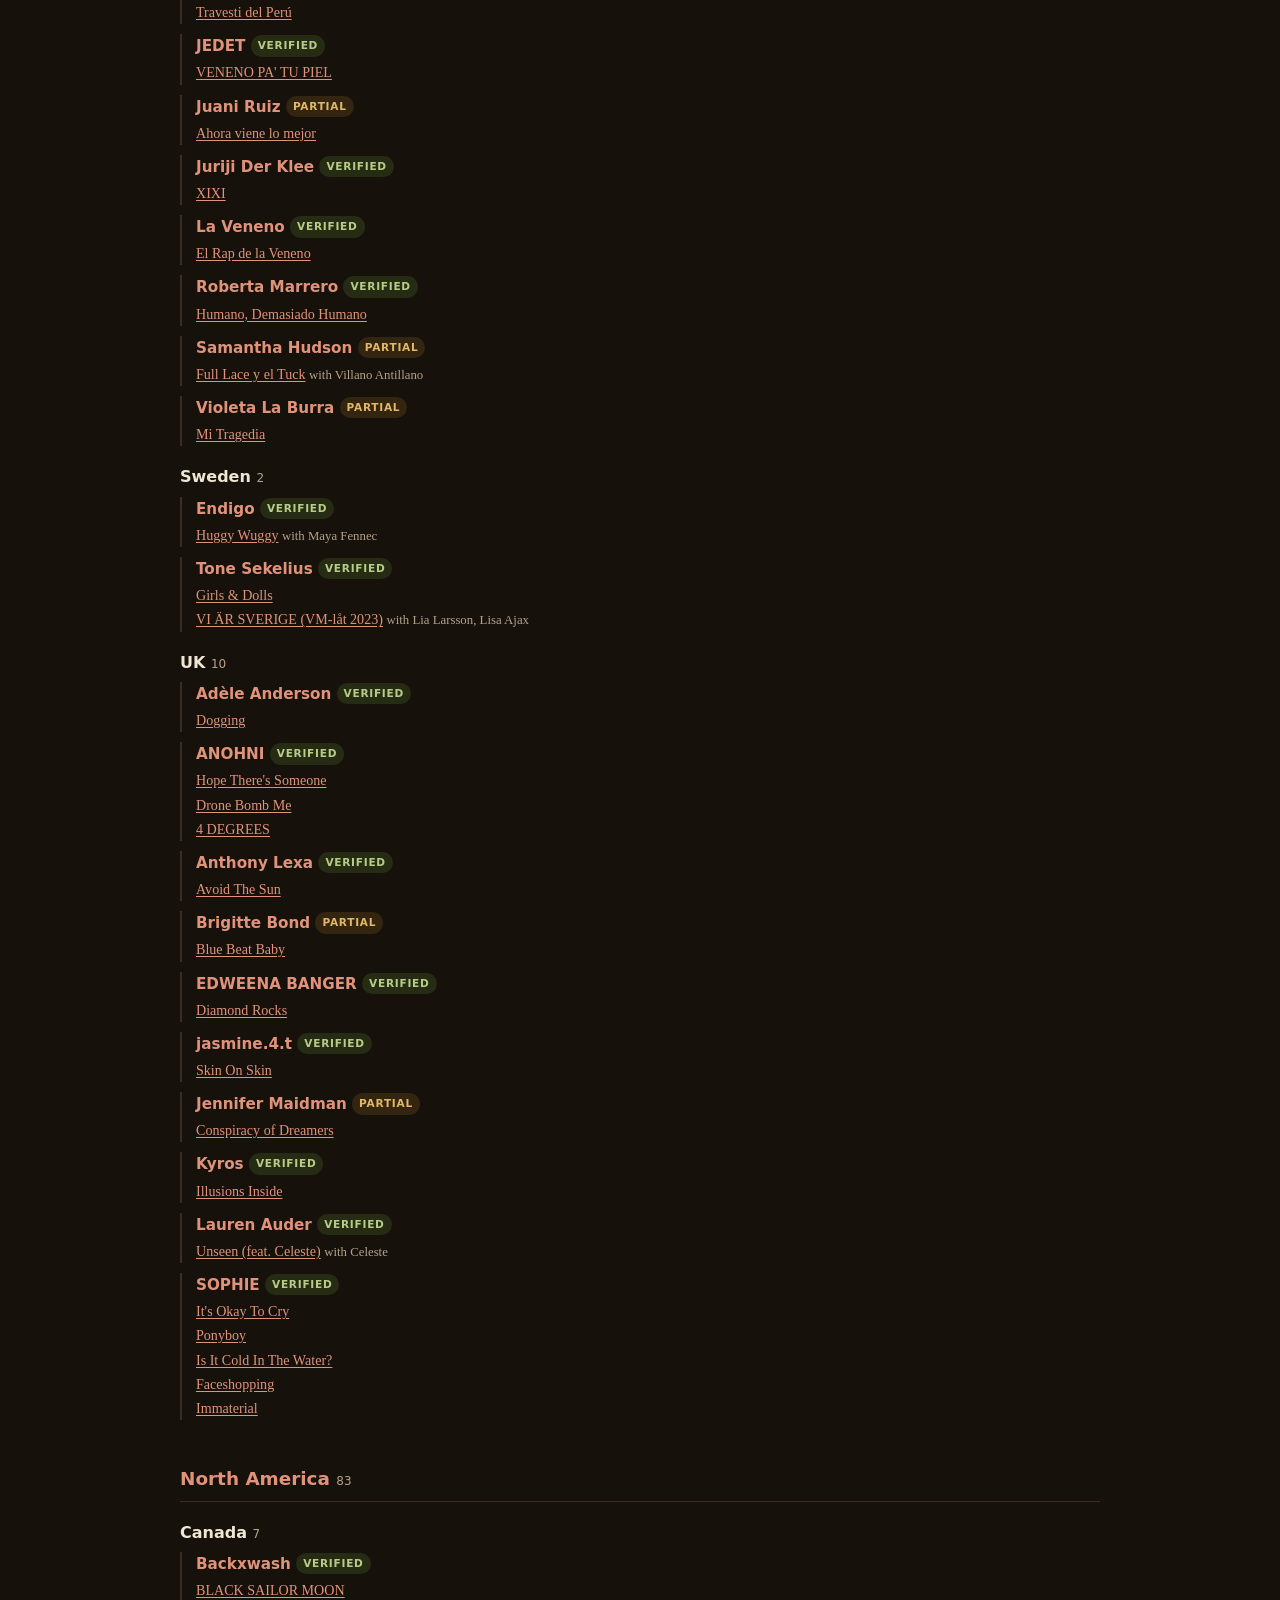
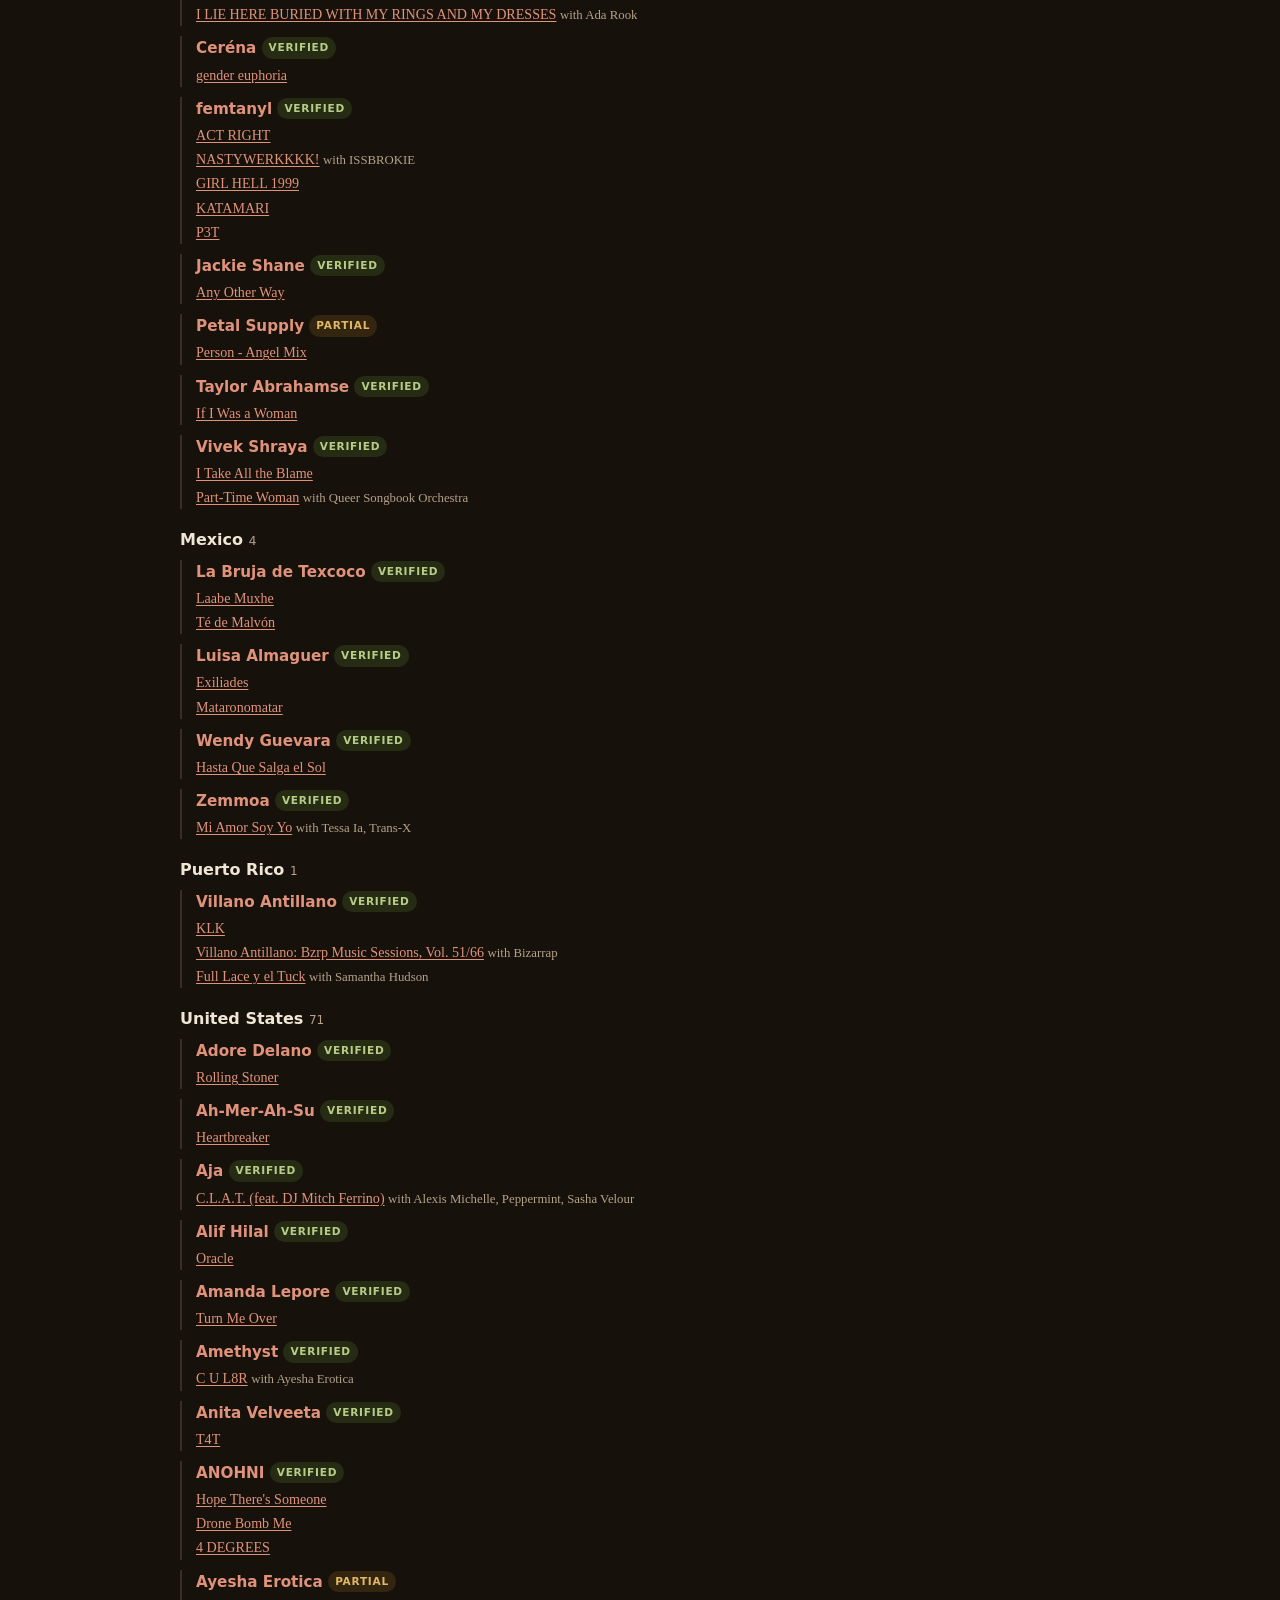
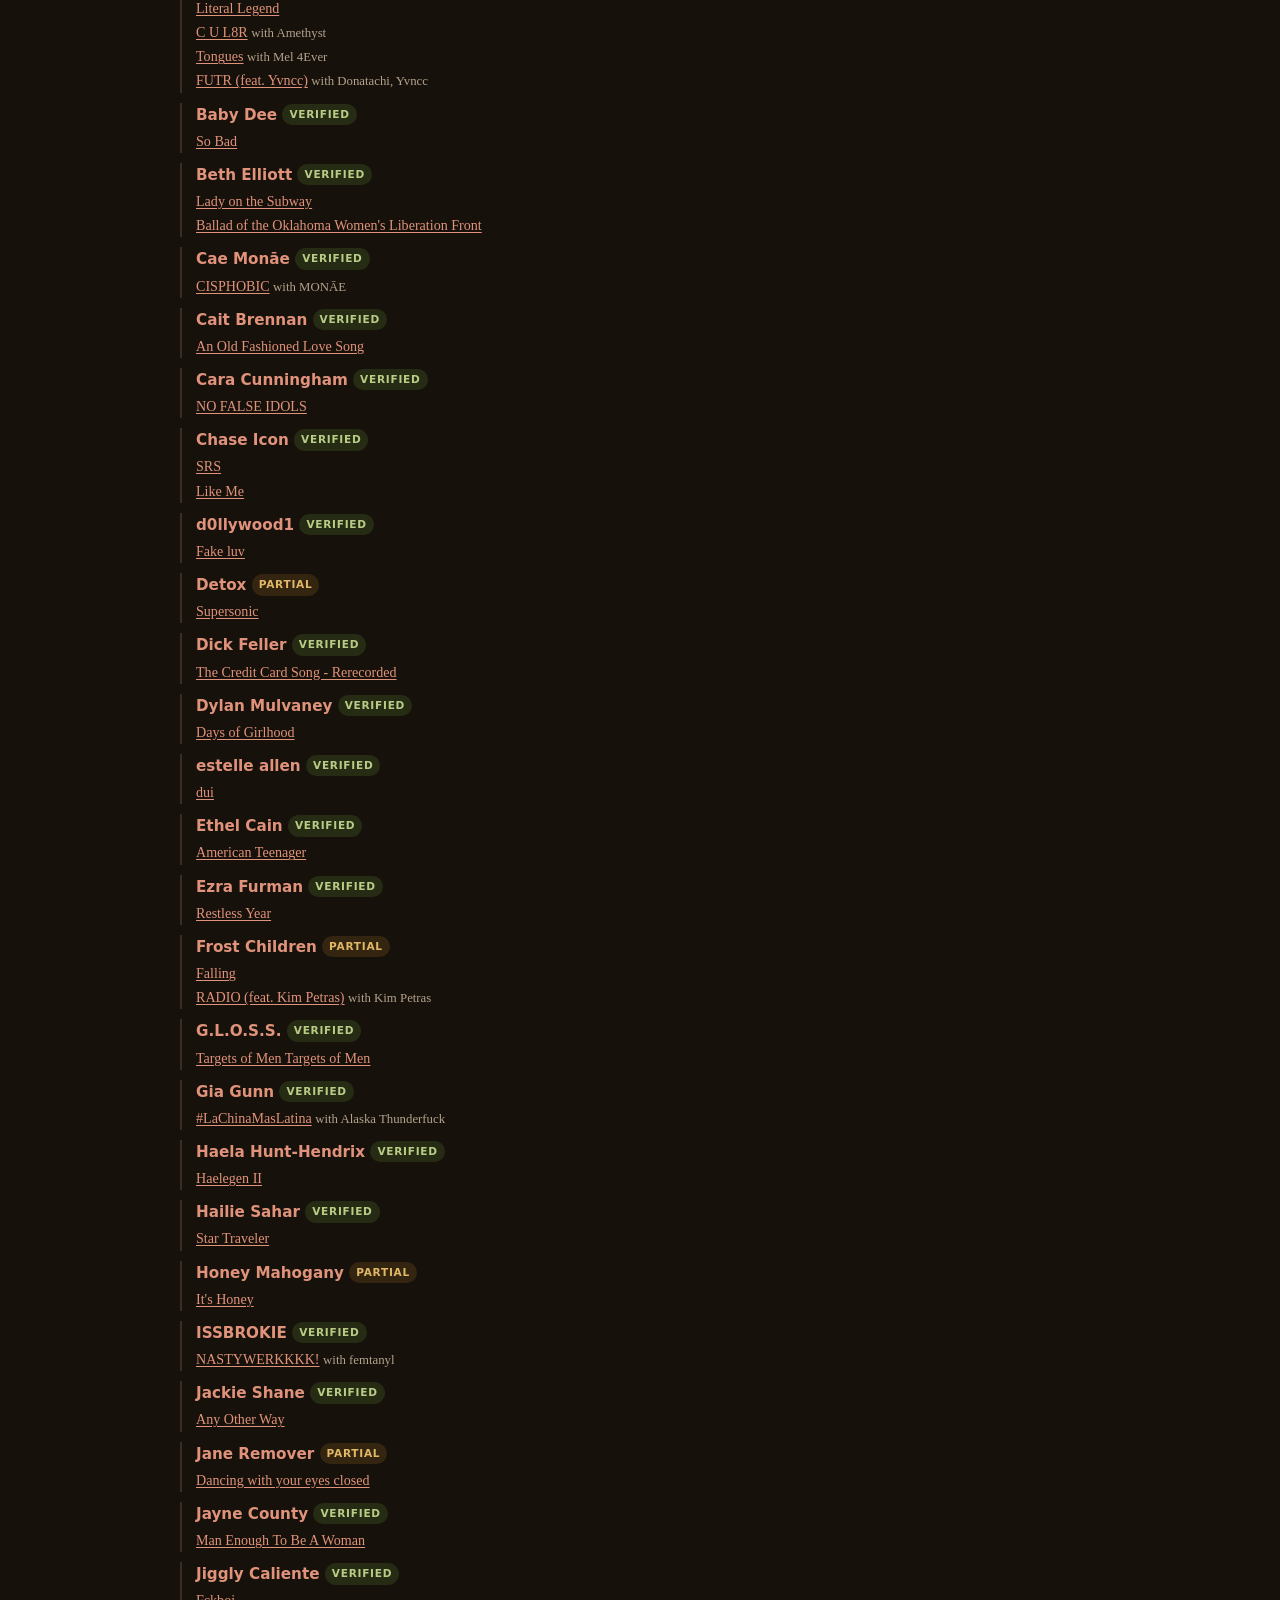
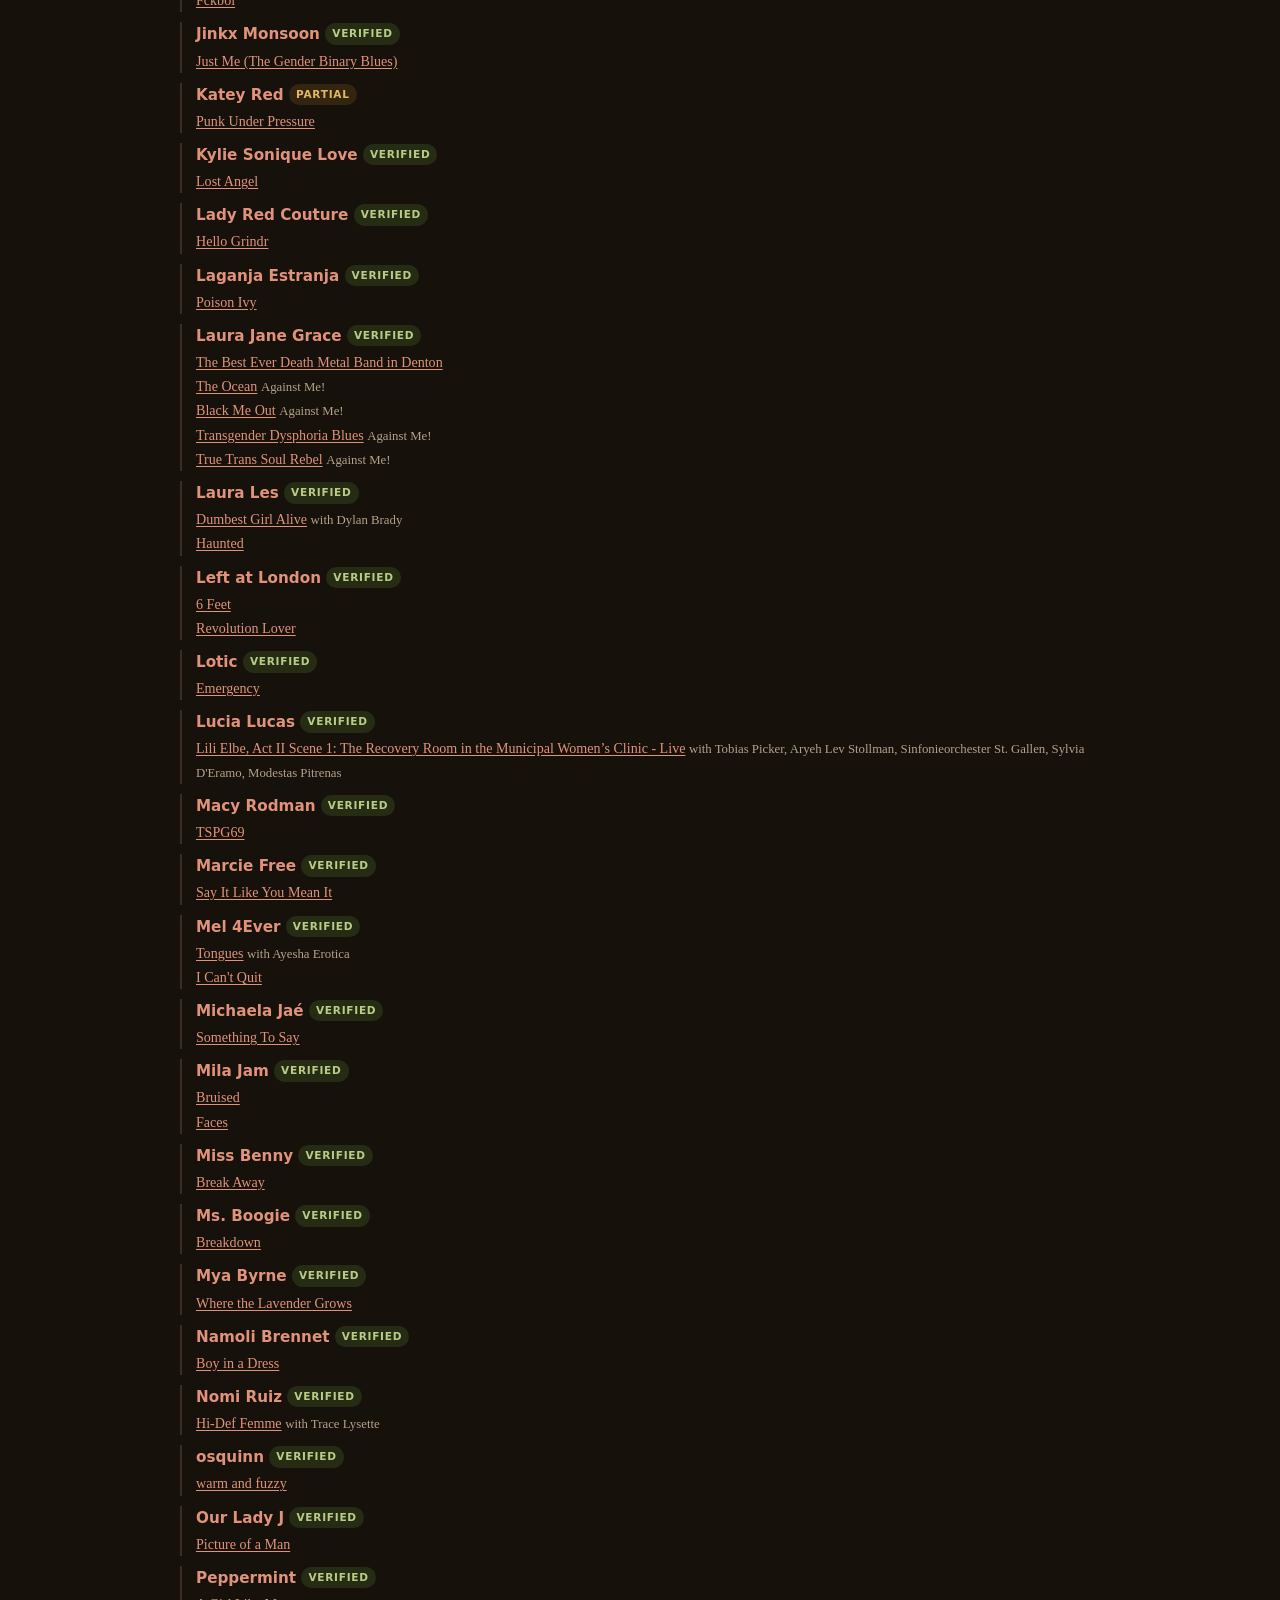
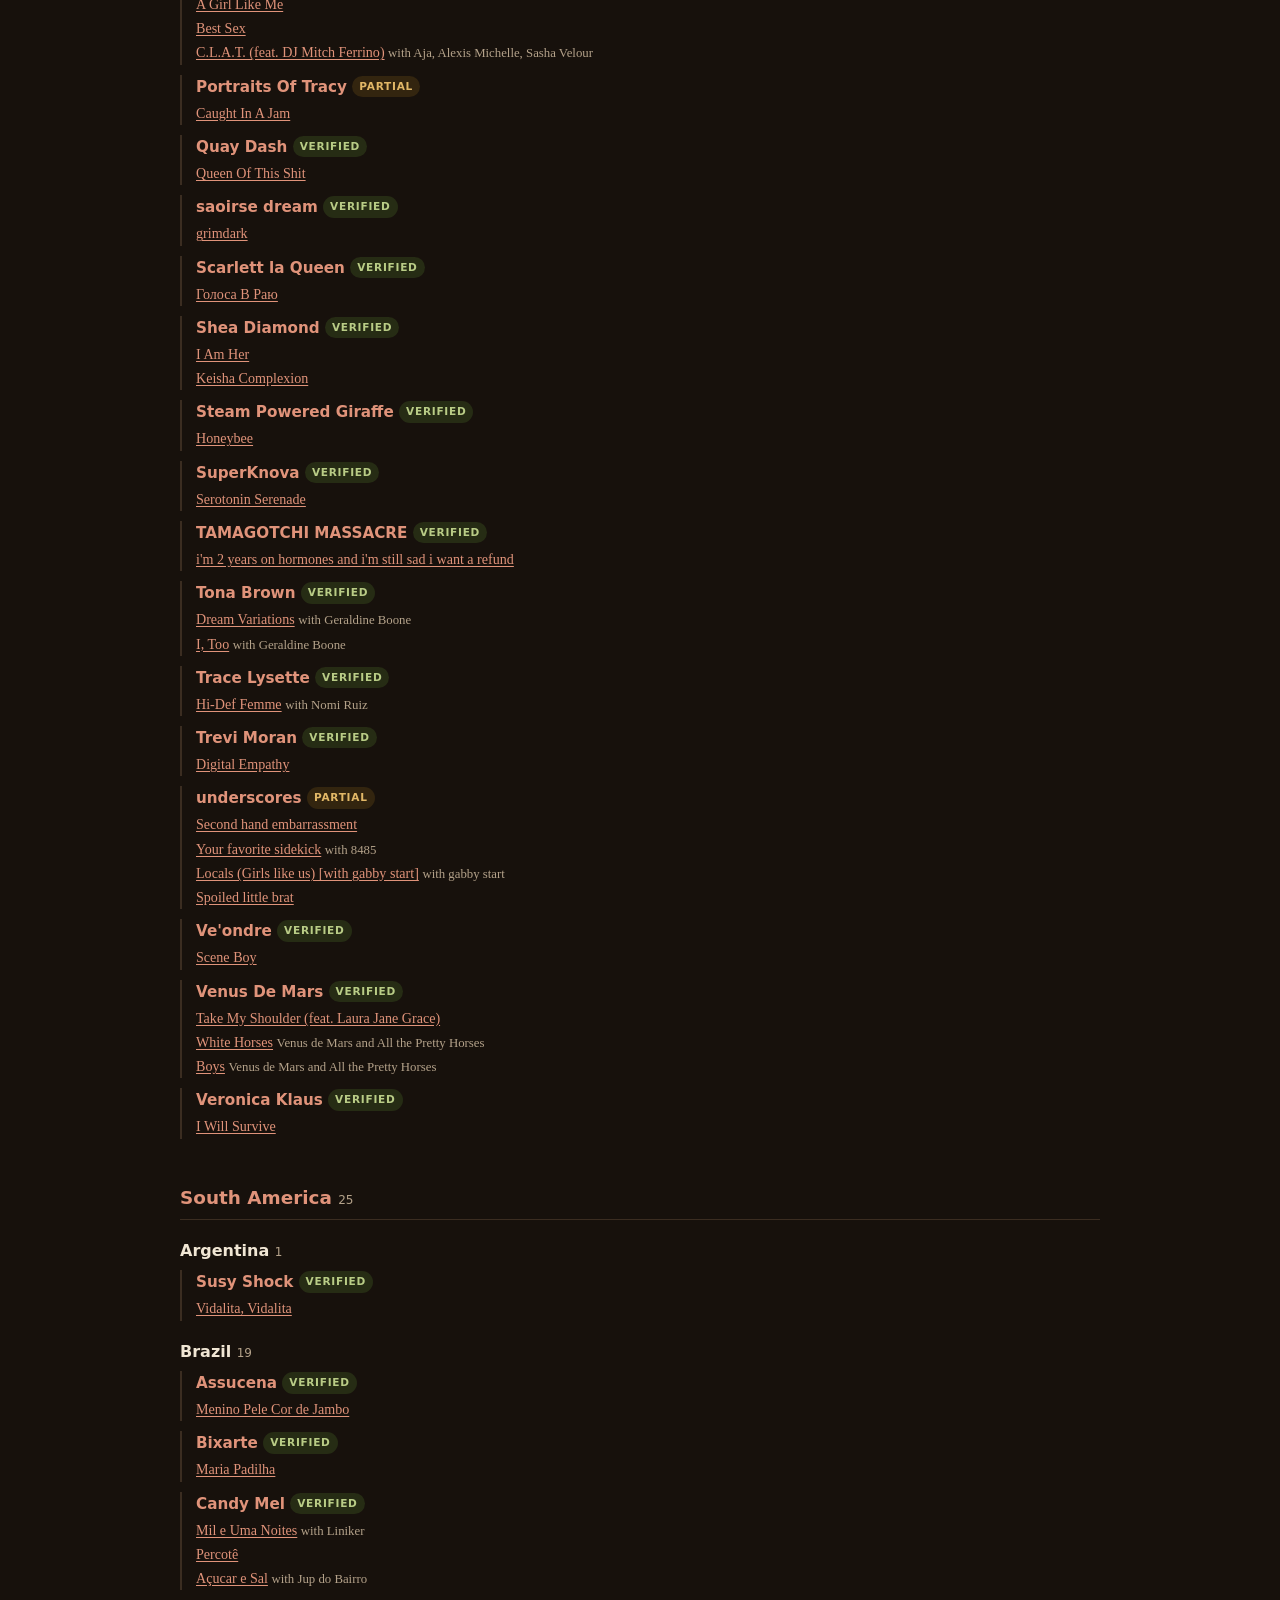
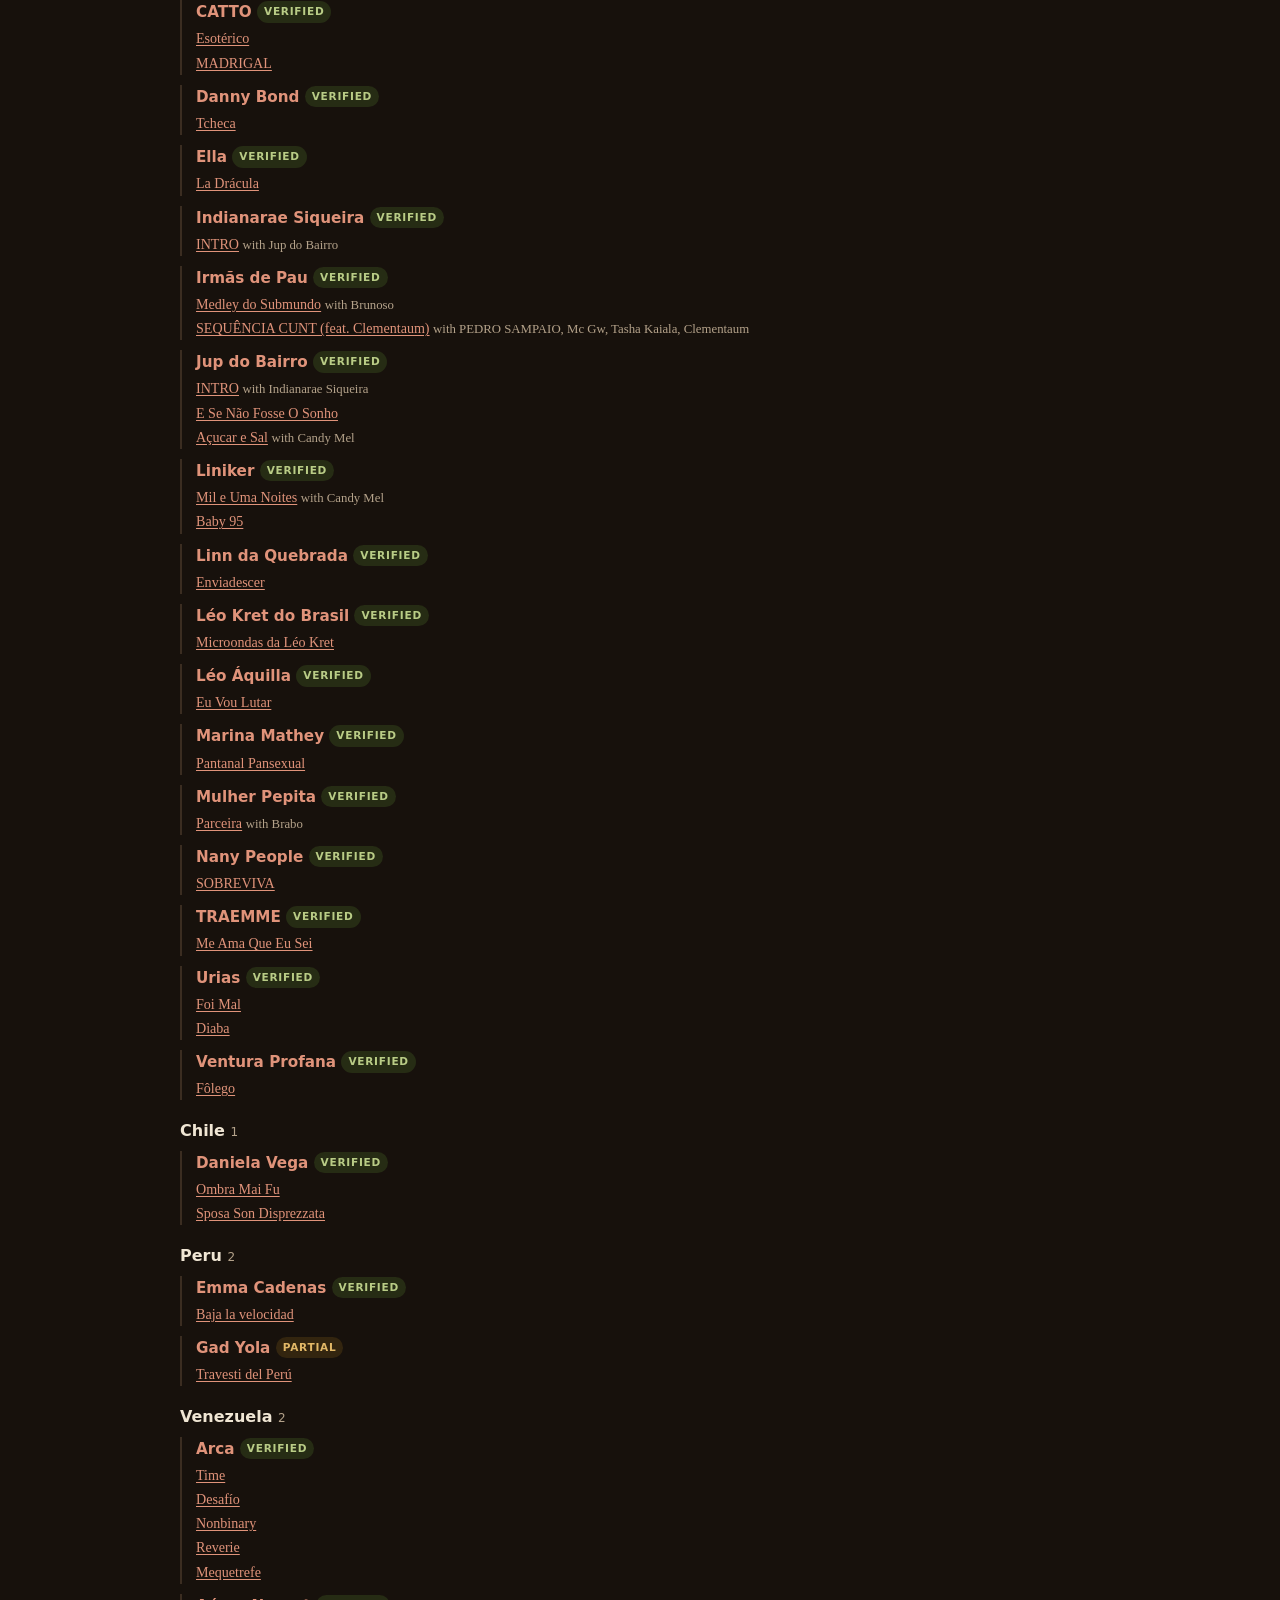
==== commit 23b270f6: "Nouveau nom : Transfem Tracks (texte des pages et lien des issues) Co-Authored-By: Claude Opus 5.5 <" ====
--- a/countries.html
+++ b/countries.html
@@ -5,8 +5,8 @@
 <meta name="viewport" content="width=device-width, initial-scale=1">
 <link rel="icon" href="favicon.svg" type="image/svg+xml">
 <script>(function(){var d=document.documentElement;try{if(localStorage.getItem("tc-theme")==="light")d.dataset.theme="light"}catch(e){}window.tcToggleTheme=function(){var l=d.dataset.theme!=="light";if(l)d.dataset.theme="light";else delete d.dataset.theme;try{localStorage.setItem("tc-theme",l?"light":"dark")}catch(e){}document.dispatchEvent(new Event("tc-themechange"))}})()</script>
-<title>Transfem chants — by country</title>
-<meta name="description" content="The Transfem chants playlist mapped by country, and what the empty parts of that map actually record.">
+<title>Transfem Tracks — by country</title>
+<meta name="description" content="The Transfem Tracks playlist mapped by country, and what the empty parts of that map actually record.">
 <style>
 *,*::before,*::after{box-sizing:border-box}
 :root{
@@ -228,7 +228,7 @@
 </head>
 <body>
 <div class="wrap">
-<nav class="pagenav" id="tc-nav"><a class="brand" href="index.html">Transfem chants</a><button type="button" class="menubtn" id="tc-menu" hidden aria-expanded="false" aria-controls="tc-links"><svg viewBox="0 0 20 20" width="15" height="15" aria-hidden="true"><path d="M3 5h14M3 10h14M3 15h14" stroke="currentColor" stroke-width="2" stroke-linecap="round"/></svg><span>Menu</span></button><span class="navlinks" id="tc-links"><a href="index.html">Sources</a><span class="here">By country</span><a href="languages.html">By language</a><a href="years.html">By year</a><a href="tags.html">By tags</a><a href="sonic.html">By sonic profile</a><a href="takedown.html">Removals</a></span><span class="navtools"><button type="button" class="searchbtn" id="tcs-btn" hidden aria-label="Search artists and songs" aria-expanded="false" aria-controls="tcs-panel"><svg viewBox="0 0 20 20" width="15" height="15" aria-hidden="true"><circle cx="8.5" cy="8.5" r="5.5" fill="none" stroke="currentColor" stroke-width="2"/><path d="M13 13l4.5 4.5" stroke="currentColor" stroke-width="2" stroke-linecap="round"/></svg></button><div class="searchpanel" id="tcs-panel" hidden><input type="search" id="tcs-in" placeholder="Search an artist or a song" autocomplete="off" spellcheck="false" aria-label="Search an artist or a song"><ul id="tcs-out" class="searchout"></ul></div><script>(function(){var b=document.getElementById("tcs-btn"),p=document.getElementById("tcs-panel"),i=document.getElementById("tcs-in"),o=document.getElementById("tcs-out"),D=null,L=null;b.hidden=false;function n(s){return s.normalize("NFD").replace(/[\u0300-\u036f]/g,"").toLowerCase().replace(/\u0153/g,"oe").replace(/\u00e6/g,"ae").replace(/\u00df/g,"ss").replace(/['\u2019]/g,"").replace(/[^\p{L}\p{N}]+/gu," ").trim()}function e(s){return s.replace(/[&<>"]/g,function(c){return{"&":"&amp;","<":"&lt;",">":"&gt;","\"":"&quot;"}[c]})}function ld(){if(!L)L=fetch("search-index.json").then(function(r){return r.json()}).then(function(j){j.forEach(function(x){x.k=n(x.t);x.q=" "+n(x.t+" "+(x.s||""))});D=j;return j});return L}function run(){var q=n(i.value.trim());if(!q){o.innerHTML="";return}ld().then(function(d){var w=q.split(" "),r=d.filter(function(x){return w.every(function(v){return x.q.indexOf(" "+v)>=0})});r.sort(function(a,c){var sa=a.k.indexOf(q)===0?0:1,sc=c.k.indexOf(q)===0?0:1;return sa-sc||(a.c==="artist"?0:1)-(c.c==="artist"?0:1)||a.k.localeCompare(c.k)});o.innerHTML=r.length?r.slice(0,30).map(function(x){return'<li><a href="'+x.h+'"><span class="sk">'+x.c+'</span>'+e(x.t)+(x.s?'<span class="ss">'+e(x.s)+"</span>":"")+"</a></li>"}).join("")+(r.length>30?'<li class="more">'+(r.length-30)+" more, keep typing</li>":""):'<li class="more">Nothing found</li>'})}function sh(v){p.hidden=!v;b.setAttribute("aria-expanded",v?"true":"false");if(v){ld();i.focus()}}b.addEventListener("click",function(){sh(p.hidden)});i.addEventListener("input",run);i.addEventListener("keydown",function(k){if(k.key==="Escape"){sh(false);b.focus()}else if(k.key==="Enter"){var f=o.querySelector("a");if(f){k.preventDefault();f.click()}}});o.addEventListener("click",function(k){if(k.target.closest("a"))sh(false)})})()</script><button type="button" class="themebtn" onclick="tcToggleTheme()" aria-label="Switch between dark and light theme"><span class="to-light">Light theme</span><span class="to-dark">Dark theme</span></button></span></nav><script>(function(){var n=document.getElementById("tc-nav"),b=document.getElementById("tc-menu"),l=document.getElementById("tc-links");n.classList.add("js");b.hidden=false;function s(v){n.classList.toggle("open",v);b.setAttribute("aria-expanded",v?"true":"false")}b.addEventListener("click",function(e){e.stopPropagation();s(!n.classList.contains("open"))});l.addEventListener("click",function(e){if(e.target.closest("a"))s(false)});document.addEventListener("click",function(e){if(!n.contains(e.target))s(false)});document.addEventListener("keydown",function(e){if(e.key==="Escape"&&n.classList.contains("open")){s(false);b.focus()}});if(location.hash){var t=0;addEventListener("touchstart",function(){t=1},{passive:true});addEventListener("wheel",function(){t=1},{passive:true});var j=function(){if(t)return;var e=document.getElementById(decodeURIComponent(location.hash.slice(1)));if(e&&e.tagName!=="DETAILS")e.scrollIntoView({behavior:"instant"})};document.addEventListener("DOMContentLoaded",j);addEventListener("load",function(){setTimeout(j,50)});[300,900].forEach(function(d){setTimeout(j,d)})}})()</script>
+<nav class="pagenav" id="tc-nav"><a class="brand" href="index.html">Transfem Tracks</a><button type="button" class="menubtn" id="tc-menu" hidden aria-expanded="false" aria-controls="tc-links"><svg viewBox="0 0 20 20" width="15" height="15" aria-hidden="true"><path d="M3 5h14M3 10h14M3 15h14" stroke="currentColor" stroke-width="2" stroke-linecap="round"/></svg><span>Menu</span></button><span class="navlinks" id="tc-links"><a href="index.html">Sources</a><span class="here">By country</span><a href="languages.html">By language</a><a href="years.html">By year</a><a href="tags.html">By tags</a><a href="sonic.html">By sonic profile</a><a href="takedown.html">Removals</a></span><span class="navtools"><button type="button" class="searchbtn" id="tcs-btn" hidden aria-label="Search artists and songs" aria-expanded="false" aria-controls="tcs-panel"><svg viewBox="0 0 20 20" width="15" height="15" aria-hidden="true"><circle cx="8.5" cy="8.5" r="5.5" fill="none" stroke="currentColor" stroke-width="2"/><path d="M13 13l4.5 4.5" stroke="currentColor" stroke-width="2" stroke-linecap="round"/></svg></button><div class="searchpanel" id="tcs-panel" hidden><input type="search" id="tcs-in" placeholder="Search an artist or a song" autocomplete="off" spellcheck="false" aria-label="Search an artist or a song"><ul id="tcs-out" class="searchout"></ul></div><script>(function(){var b=document.getElementById("tcs-btn"),p=document.getElementById("tcs-panel"),i=document.getElementById("tcs-in"),o=document.getElementById("tcs-out"),D=null,L=null;b.hidden=false;function n(s){return s.normalize("NFD").replace(/[\u0300-\u036f]/g,"").toLowerCase().replace(/\u0153/g,"oe").replace(/\u00e6/g,"ae").replace(/\u00df/g,"ss").replace(/['\u2019]/g,"").replace(/[^\p{L}\p{N}]+/gu," ").trim()}function e(s){return s.replace(/[&<>"]/g,function(c){return{"&":"&amp;","<":"&lt;",">":"&gt;","\"":"&quot;"}[c]})}function ld(){if(!L)L=fetch("search-index.json").then(function(r){return r.json()}).then(function(j){j.forEach(function(x){x.k=n(x.t);x.q=" "+n(x.t+" "+(x.s||""))});D=j;return j});return L}function run(){var q=n(i.value.trim());if(!q){o.innerHTML="";return}ld().then(function(d){var w=q.split(" "),r=d.filter(function(x){return w.every(function(v){return x.q.indexOf(" "+v)>=0})});r.sort(function(a,c){var sa=a.k.indexOf(q)===0?0:1,sc=c.k.indexOf(q)===0?0:1;return sa-sc||(a.c==="artist"?0:1)-(c.c==="artist"?0:1)||a.k.localeCompare(c.k)});o.innerHTML=r.length?r.slice(0,30).map(function(x){return'<li><a href="'+x.h+'"><span class="sk">'+x.c+'</span>'+e(x.t)+(x.s?'<span class="ss">'+e(x.s)+"</span>":"")+"</a></li>"}).join("")+(r.length>30?'<li class="more">'+(r.length-30)+" more, keep typing</li>":""):'<li class="more">Nothing found</li>'})}function sh(v){p.hidden=!v;b.setAttribute("aria-expanded",v?"true":"false");if(v){ld();i.focus()}}b.addEventListener("click",function(){sh(p.hidden)});i.addEventListener("input",run);i.addEventListener("keydown",function(k){if(k.key==="Escape"){sh(false);b.focus()}else if(k.key==="Enter"){var f=o.querySelector("a");if(f){k.preventDefault();f.click()}}});o.addEventListener("click",function(k){if(k.target.closest("a"))sh(false)})})()</script><button type="button" class="themebtn" onclick="tcToggleTheme()" aria-label="Switch between dark and light theme"><span class="to-light">Light theme</span><span class="to-dark">Dark theme</span></button></span></nav><script>(function(){var n=document.getElementById("tc-nav"),b=document.getElementById("tc-menu"),l=document.getElementById("tc-links");n.classList.add("js");b.hidden=false;function s(v){n.classList.toggle("open",v);b.setAttribute("aria-expanded",v?"true":"false")}var sb=document.getElementById("tcs-btn"),sp=document.getElementById("tcs-panel");if(sb)sb.addEventListener("click",function(){s(false)});b.addEventListener("click",function(e){e.stopPropagation();var v=!n.classList.contains("open");if(v&&sp&&!sp.hidden){sp.hidden=true;sb.setAttribute("aria-expanded","false")}s(v)});l.addEventListener("click",function(e){if(e.target.closest("a"))s(false)});document.addEventListener("click",function(e){if(!n.contains(e.target))s(false)});document.addEventListener("keydown",function(e){if(e.key==="Escape"&&n.classList.contains("open")){s(false);b.focus()}});if(location.hash){var t=0;addEventListener("touchstart",function(){t=1},{passive:true});addEventListener("wheel",function(){t=1},{passive:true});var j=function(){if(t)return;var e=document.getElementById(decodeURIComponent(location.hash.slice(1)));if(e&&e.tagName!=="DETAILS")e.scrollIntoView({behavior:"instant"})};document.addEventListener("DOMContentLoaded",j);addEventListener("load",function(){setTimeout(j,50)});[300,900].forEach(function(d){setTimeout(j,d)})}})()</script>
 
 <header>
 <h1>By country</h1>
@@ -258,7 +258,7 @@
 <h3 class="cont">Africa <span class="cnt">6</span></h3><section class="atlas-group" id="c-AO"><h4 class="ctry">Angola <span class="cnt">1</span></h4><div class="atlas-artist"><h4><a href="index.html#a-titica">Titica</a> <span class="st st-ok">verified</span></h4><ul class="atlas-tracks"><li><a href="https://open.spotify.com/track/5lz6U9dCYBmEY6oLrW22VE" target="_blank" rel="noopener">Olha a Banana</a> <span class="cr">with Kelmer Pastilha, Mauro Xtraga</span></li><li><a href="https://open.spotify.com/track/1YsFdaP9QG9NhjYS3o0g5P" target="_blank" rel="noopener">Olha o Boneco</a> <span class="cr">with Ary</span></li></ul></div></section><section class="atlas-group" id="c-GH"><h4 class="ctry">Ghana <span class="cnt">1</span></h4><div class="atlas-artist"><h4><a href="index.html#a-angel-maxine">Angel Maxine</a> <span class="st st-ok">verified</span></h4><ul class="atlas-tracks"><li><a href="https://open.spotify.com/track/3QF7smzmw2WWm7M1jt2Rac" target="_blank" rel="noopener">Wo Fie</a> <span class="cr">with Wanlov The Kubolor, Sister Deborah</span></li></ul></div></section><section class="atlas-group" id="c-MA"><h4 class="ctry">Morocco <span class="cnt">1</span></h4><div class="atlas-artist"><h4><a href="index.html#a-lalla-rami">LALLA RAMI</a> <span class="st st-her">partial</span></h4><ul class="atlas-tracks"><li><a href="https://open.spotify.com/track/4UfEEnq70NgLeq7NRfXPiD" target="_blank" rel="noopener">INCHALLAH</a></li><li><a href="https://open.spotify.com/track/5nWecUJF2pytSxsSpylzZw" target="_blank" rel="noopener">9A7BA</a></li></ul></div></section><section class="atlas-group" id="c-ZA"><h4 class="ctry">South Africa <span class="cnt">2</span></h4><div class="atlas-artist"><h4><a href="index.html#a-angel-ho">Angel-Ho</a> <span class="st st-ok">verified</span></h4><ul class="atlas-tracks"><li><a href="https://open.spotify.com/track/4OI2gBlHqyNks8cbIBIKYw" target="_blank" rel="noopener">Like A Girl</a> <span class="cr">with K Rizz</span></li></ul></div><div class="atlas-artist"><h4><a href="index.html#a-umlilo">Umlilo</a> <span class="st st-her">partial</span></h4><ul class="atlas-tracks"><li><a href="https://open.spotify.com/track/2KryklrVDGmWL8IvoGNbb5" target="_blank" rel="noopener">Zulu Lami</a></li></ul></div></section><section class="atlas-group" id="c-ZM"><h4 class="ctry">Zambia <span class="cnt">1</span></h4><div class="atlas-artist"><h4><a href="index.html#a-backxwash">Backxwash</a> <span class="st st-ok">verified</span></h4><ul class="atlas-tracks"><li><a href="https://open.spotify.com/track/3FysLYckiMCMzjYLIgo45U" target="_blank" rel="noopener">BLACK SAILOR MOON</a></li><li><a href="https://open.spotify.com/track/37OSQm8Gy5strUT24vn6ef" target="_blank" rel="noopener">I LIE HERE BURIED WITH MY RINGS AND MY DRESSES</a> <span class="cr">with Ada Rook</span></li></ul></div></section><h3 class="cont">Asia <span class="cnt">20</span></h3><section class="atlas-group" id="c-ID"><h4 class="ctry">Indonesia <span class="cnt">1</span></h4><div class="atlas-artist"><h4><a href="index.html#a-lucinta-luna">Lucinta Luna</a> <span class="st st-her">partial</span></h4><ul class="atlas-tracks"><li><a href="https://open.spotify.com/track/46uGvJVhYHOVRRNnRPbkYm" target="_blank" rel="noopener">Mantan Tanpa Status - Lucinta Luna Version</a> <span class="cr">with Dede Satria</span></li></ul></div></section><section class="atlas-group" id="c-IL"><h4 class="ctry">Israel <span class="cnt">2</span></h4><div class="atlas-artist"><h4><a href="index.html#a-aderet">Aderet</a> <span class="st st-ok">verified</span></h4><ul class="atlas-tracks"><li><a href="https://open.spotify.com/track/0DZapO0gUF8XZpk2bu8AeL" target="_blank" rel="noopener">היו לילות</a></li></ul></div><div class="atlas-artist"><h4><a href="index.html#a-gila-goldstein">Gila Goldstein</a> <span class="st st-ok">verified</span></h4><ul class="atlas-tracks"><li><a href="https://open.spotify.com/track/1jTo2GUdfyjvSBaXaV9IMh" target="_blank" rel="noopener">שיר גאווה</a></li></ul></div></section><section class="atlas-group" id="c-JP"><h4 class="ctry">Japan <span class="cnt">3</span></h4><div class="atlas-artist"><h4><a href="index.html#a-ai-haruna">Ai Haruna</a> <span class="st st-ok">verified</span></h4><ul class="atlas-tracks"><li><a href="https://open.spotify.com/track/0GSW6V6GJc4xYi8c5jOu60" target="_blank" rel="noopener">さそり座の女</a></li></ul></div><div class="atlas-artist"><h4><a href="index.html#a-ataru-nakamura">Ataru Nakamura</a> <span class="st st-ok">verified</span></h4><ul class="atlas-tracks"><li><a href="https://open.spotify.com/track/6EjxYTyXiBzJz6PeOvPiou" target="_blank" rel="noopener">きみがすきだよ</a></li></ul></div><div class="atlas-artist"><h4><a href="index.html#a-endigo">Endigo</a> <span class="st st-ok">verified</span></h4><ul class="atlas-tracks"><li><a href="https://open.spotify.com/track/4Hf2Y8mG8LDZCfeycD93PP" target="_blank" rel="noopener">Huggy Wuggy</a> <span class="cr">with Maya Fennec</span></li></ul></div></section><section class="atlas-group" id="c-LB"><h4 class="ctry">Lebanon <span class="cnt">1</span></h4><div class="atlas-artist"><h4><a href="index.html#a-haiifa-magic">Haiifa Magic</a> <span class="st st-ok">verified</span></h4><ul class="atlas-tracks"><li><a href="https://open.spotify.com/track/5srzGYocC4qYFvckQm5AfC" target="_blank" rel="noopener">To2i W Far2a3i</a></li></ul></div></section><section class="atlas-group" id="c-MY"><h4 class="ctry">Malaysia <span class="cnt">2</span></h4><div class="atlas-artist"><h4><a href="index.html#a-tingtongketz">Tingtongketz</a> <span class="st st-ok">verified</span></h4><ul class="atlas-tracks"><li><a href="https://open.spotify.com/track/2inX5xyazBvcZYLx3wRBwh" target="_blank" rel="noopener">Berubah</a></li></ul></div><div class="atlas-artist"><h4><a href="index.html#a-">鍾潔希</a> <span class="st st-her">partial</span></h4><ul class="atlas-tracks"><li><a href="https://open.spotify.com/track/7itC84qelbt08WXLeJfzgU" target="_blank" rel="noopener">愛在轉瞬間</a></li></ul></div></section><section class="atlas-group" id="c-PK"><h4 class="ctry">Pakistan <span class="cnt">1</span></h4><div class="atlas-artist"><h4><a href="index.html#a-shyraa-roy">Shyraa Roy</a> <span class="st st-ok">verified</span></h4><ul class="atlas-tracks"><li><a href="https://open.spotify.com/track/07m5UbUHOQCofRK16k83Eg" target="_blank" rel="noopener">Duniya</a> <span class="cr">with Kashif Ali</span></li></ul></div></section><section class="atlas-group" id="c-PH"><h4 class="ctry">Philippines <span class="cnt">3</span></h4><div class="atlas-artist"><h4><a href="index.html#a-jiggly-caliente">Jiggly Caliente</a> <span class="st st-ok">verified</span></h4><ul class="atlas-tracks"><li><a href="https://open.spotify.com/track/4xHC0Cj5ujXkmL8lSU6jXw" target="_blank" rel="noopener">Fckboi</a></li></ul></div><div class="atlas-artist"><h4><a href="index.html#a-marina-summers">Marina Summers</a> <span class="st st-ok">verified</span></h4><ul class="atlas-tracks"><li><a href="https://open.spotify.com/track/4NKAjWfWZ2tcIzjCR9G5Zl" target="_blank" rel="noopener">AMAFILIPINA (Extended Version)</a></li></ul></div><div class="atlas-artist"><h4><a href="index.html#a-stef-aranas">Stef Aranas</a> <span class="st st-her">partial</span></h4><ul class="atlas-tracks"><li><a href="https://open.spotify.com/track/7EPHu29KqhsGk4dZAjM0o4" target="_blank" rel="noopener">Cvnty</a></li><li><a href="https://open.spotify.com/track/3UC5TaXqpcEnfSepGyKwqZ" target="_blank" rel="noopener">Aji (Ang Sarap)</a></li></ul></div></section><section class="atlas-group" id="c-KR"><h4 class="ctry">South Korea <span class="cnt">1</span></h4><div class="atlas-artist"><h4><a href="index.html#a-harisu">Harisu</a> <span class="st st-ok">verified</span></h4><ul class="atlas-tracks"><li><a href="https://open.spotify.com/track/7l8D5tXUVsdq95VQWn034C" target="_blank" rel="noopener">애지몽</a></li><li><a href="https://open.spotify.com/track/1EPYnBjYhYHcNthEnVWk18" target="_blank" rel="noopener">됐거든</a></li><li><a href="https://open.spotify.com/track/4X6PkqzKUvWWKoq4YiiM1V" target="_blank" rel="noopener">Snow White</a></li></ul></div></section><section class="atlas-group" id="c-TH"><h4 class="ctry">Thailand <span class="cnt">1</span></h4><div class="atlas-artist"><h4><a href="index.html#a-bell-nuntita">Bell Nuntita</a> <span class="st st-ok">verified</span></h4><ul class="atlas-tracks"><li><a href="https://open.spotify.com/track/0NOume8OgBz4FCnP1QVr9A" target="_blank" rel="noopener">Paradise</a></li></ul></div></section><section class="atlas-group" id="c-TR"><h4 class="ctry">Türkiye <span class="cnt">3</span></h4><div class="atlas-artist"><h4><a href="index.html#a-ayta-sozeri">Ayta Sözeri</a> <span class="st st-ok">verified</span></h4><ul class="atlas-tracks"><li><a href="https://open.spotify.com/track/2aHS8p4tspLPkOvALx8Fs0" target="_blank" rel="noopener">Büklüm Büklüm</a></li></ul></div><div class="atlas-artist"><h4><a href="index.html#a-bulent-ersoy">Bülent Ersoy</a> <span class="st st-her">partial</span></h4><ul class="atlas-tracks"><li><a href="https://open.spotify.com/track/5e0ZXu358l51ckAZvai2Ef" target="_blank" rel="noopener">Geceler</a></li><li><a href="https://open.spotify.com/track/0XIutL5epZuYV91bhCfFsR" target="_blank" rel="noopener">Ümit Hırsızı</a></li></ul></div><div class="atlas-artist"><h4><a href="index.html#a-selin-cigerci">Selin Ciğerci</a> <span class="st st-her">partial</span></h4><ul class="atlas-tracks"><li><a href="https://open.spotify.com/track/6vtcDkc68Des2RUrfTSXzK" target="_blank" rel="noopener">Hikaye</a></li></ul></div></section><section class="atlas-group" id="c-VN"><h4 class="ctry">Vietnam <span class="cnt">2</span></h4><div class="atlas-artist"><h4><a href="index.html#a-cindy-th-i-tai">Cindy Thái Tài</a> <span class="st st-ok">verified</span></h4><ul class="atlas-tracks"><li><a href="https://open.spotify.com/track/1N1F6UsRGILux57U0YbxJQ" target="_blank" rel="noopener">Giọt Tình</a></li></ul></div><div class="atlas-artist"><h4><a href="index.html#a-huong-giang">Hương Giang</a> <span class="st st-ok">verified</span></h4><ul class="atlas-tracks"><li><a href="https://open.spotify.com/track/4Ykmj47fulJ1FTeCXctW91" target="_blank" rel="noopener">Anh Ta Bỏ Em Rồi</a></li></ul></div></section><h3 class="cont">Europe <span class="cnt">49</span></h3><section class="atlas-group" id="c-EE"><h4 class="ctry">Estonia <span class="cnt">1</span></h4><div class="atlas-artist"><h4><a href="index.html#a-britney-manson">Britney Manson</a> <span class="st st-ok">verified</span></h4><ul class="atlas-tracks"><li><a href="https://open.spotify.com/track/4v5gEVQPDlPtsuQ77AJa0x" target="_blank" rel="noopener">FASHION</a></li></ul></div></section><section class="atlas-group" id="c-FR"><h4 class="ctry">France <span class="cnt">9</span></h4><div class="atlas-artist"><h4><a href="index.html#a-changeline">Changeline</a> <span class="st st-ok">verified</span></h4><ul class="atlas-tracks"><li><a href="https://open.spotify.com/track/3bnvoYUrPkgh0E3ZeYZ3me" target="_blank" rel="noopener">OCTOPUS.LADY</a></li><li><a href="https://open.spotify.com/track/7lc4ue2LiSfYRaABxq4YkT" target="_blank" rel="noopener">JE.DÉTESTE.LA.FRANCE.pt1 (il y aura pas de pt2)</a></li><li><a href="https://open.spotify.com/track/20JYh6XUjLjiN1CyJ32ZiY" target="_blank" rel="noopener">ANARCONNASSE</a> <span class="cr">with Stolas</span></li></ul></div><div class="atlas-artist"><h4><a href="index.html#a-coccinelle">Coccinelle</a> <span class="st st-ok">verified</span></h4><ul class="atlas-tracks"><li><a href="https://open.spotify.com/track/4CuivW1JgPauXPA4wYsf5K" target="_blank" rel="noopener">Chercher la femme</a></li></ul></div><div class="atlas-artist"><h4><a href="index.html#a-janis">JANIS</a> <span class="st st-ok">verified</span></h4><ul class="atlas-tracks"><li><a href="https://open.spotify.com/track/52uobAwbP5In7cc0NV677y" target="_blank" rel="noopener">Janis</a></li></ul></div><div class="atlas-artist"><h4><a href="index.html#a-lalla-rami">LALLA RAMI</a> <span class="st st-her">partial</span></h4><ul class="atlas-tracks"><li><a href="https://open.spotify.com/track/4UfEEnq70NgLeq7NRfXPiD" target="_blank" rel="noopener">INCHALLAH</a></li><li><a href="https://open.spotify.com/track/5nWecUJF2pytSxsSpylzZw" target="_blank" rel="noopener">9A7BA</a></li></ul></div><div class="atlas-artist"><h4><a href="index.html#a-lauren-auder">Lauren Auder</a> <span class="st st-ok">verified</span></h4><ul class="atlas-tracks"><li><a href="https://open.spotify.com/track/2BQZhUPXdP9Nk1X84c7PtP" target="_blank" rel="noopener">Unseen (feat. Celeste)</a> <span class="cr">with Celeste</span></li></ul></div><div class="atlas-artist"><h4><a href="index.html#a-louiz">Louïz</a> <span class="st st-ok">verified</span></h4><ul class="atlas-tracks"><li><a href="https://open.spotify.com/track/7fIsGfaxbm0UqiENtZ2l5R" target="_blank" rel="noopener">Fanm Zordi</a></li><li><a href="https://open.spotify.com/track/6BmKLSDW8jBHD2X42PraGM" target="_blank" rel="noopener">Kass kassé</a></li></ul></div><div class="atlas-artist"><h4><a href="index.html#a-marie-france">Marie France</a> <span class="st st-ok">verified</span></h4><ul class="atlas-tracks"><li><a href="https://open.spotify.com/track/0VhGzYfT2ZOFz31b5IH7yJ" target="_blank" rel="noopener">Un garçon qui pleure</a> <span class="cr">with Chrissie Hynde</span></li></ul></div><div class="atlas-artist"><h4><a href="index.html#a-ptite-soeur">Ptite Soeur</a> <span class="st st-her">partial</span></h4><ul class="atlas-tracks"><li><a href="https://open.spotify.com/track/0A2tFUYLertZLltvvY5uyr" target="_blank" rel="noopener">KAYFABE</a> <span class="cr">with Gemroz</span></li><li><a href="https://open.spotify.com/track/5Gp1fkuPV7CPtzKHfMH0kd" target="_blank" rel="noopener">ANFO჻</a> <span class="cr">with neophron</span></li></ul></div><div class="atlas-artist"><h4><a href="index.html#a-thea">THÉA</a> <span class="st st-ok">verified</span></h4><ul class="atlas-tracks"><li><a href="https://open.spotify.com/track/3RXajeZOzqXWrQwLDfTzKK" target="_blank" rel="noopener">JUSTE AMIS</a></li><li><a href="https://open.spotify.com/track/0bWpWsvZeTTNLQ9nuXqKIN" target="_blank" rel="noopener">Guillotine</a></li><li><a href="https://open.spotify.com/track/7zBUh6s2Ca8eAURfnVHCTS" target="_blank" rel="noopener">ANXIOLYTIQUES</a></li><li><a href="https://open.spotify.com/track/0ZQLRkRyn3300WyapdPoWT" target="_blank" rel="noopener">CAVALE! CAVALE!</a></li></ul></div></section><section class="atlas-group" id="c-DE"><h4 class="ctry">Germany <span class="cnt">5</span></h4><div class="atlas-artist"><h4><a href="index.html#a-alif-hilal">Alif Hilal</a> <span class="st st-ok">verified</span></h4><ul class="atlas-tracks"><li><a href="https://open.spotify.com/track/3HO9UrofF8D3AfKY9ZLLbB" target="_blank" rel="noopener">Oracle</a></li></ul></div><div class="atlas-artist"><h4><a href="index.html#a-aerea-negrot">Aérea Negrot</a> <span class="st st-ok">verified</span></h4><ul class="atlas-tracks"><li><a href="https://open.spotify.com/track/4bglcunoysO0W3puey06d6" target="_blank" rel="noopener">It&#x27;s Lover, Love</a></li></ul></div><div class="atlas-artist"><h4><a href="index.html#a-kim-petras">Kim Petras</a> <span class="st st-ok">verified</span></h4><ul class="atlas-tracks"><li><a href="https://open.spotify.com/track/06kFuqzhMk4E6IYeO0sTfx" target="_blank" rel="noopener">RADIO (feat. Kim Petras)</a> <span class="cr">with Frost Children</span></li><li><a href="https://open.spotify.com/track/1jFN0stMzLepoPxvPywGZj" target="_blank" rel="noopener">Heart to Break</a></li><li><a href="https://open.spotify.com/track/4xhYxKvAxtrRd83MiqOy29" target="_blank" rel="noopener">I Don&#x27;t Want It At All</a></li><li><a href="https://open.spotify.com/track/5pkemVhnBiIzMs2NLsXomQ" target="_blank" rel="noopener">Clarity</a></li><li><a href="https://open.spotify.com/track/71yN0yrHej3jhKXewbmtEh" target="_blank" rel="noopener">Coconuts</a></li><li><a href="https://open.spotify.com/track/75HFFq9W7Em0dTBG8QeGcT" target="_blank" rel="noopener">There Will Be Blood</a></li></ul></div><div class="atlas-artist"><h4><a href="index.html#a-lotic">Lotic</a> <span class="st st-ok">verified</span></h4><ul class="atlas-tracks"><li><a href="https://open.spotify.com/track/54nFM2BgZpX292SYKP83fS" target="_blank" rel="noopener">Emergency</a></li></ul></div><div class="atlas-artist"><h4><a href="index.html#a-romy-haag">Romy Haag</a> <span class="st st-her">partial</span></h4><ul class="atlas-tracks"><li><a href="https://open.spotify.com/track/2lgwylOpGMtkvhwdnUOArt" target="_blank" rel="noopener">Memories Are Made Of This - Radio</a></li></ul></div></section><section class="atlas-group" id="c-IE"><h4 class="ctry">Ireland <span class="cnt">1</span></h4><div class="atlas-artist"><h4><a href="index.html#a-all-girls-piss">All Girls Piss</a> <span class="st st-her">partial</span></h4><ul class="atlas-tracks"><li><a href="https://open.spotify.com/track/1E3nHn45NpD1TkDzo3jcbk" target="_blank" rel="noopener">No Transphobia On A Dead Planet - Live</a></li></ul></div></section><section class="atlas-group" id="c-NL"><h4 class="ctry">Netherlands <span class="cnt">2</span></h4><div class="atlas-artist"><h4><a href="index.html#a-louisa-janssen">Louisa Janssen</a> <span class="st st-ok">verified</span></h4><ul class="atlas-tracks"><li><a href="https://open.spotify.com/track/5327YgW0EzH0cd3kWRwx2l" target="_blank" rel="noopener">Gifkikker</a></li></ul></div><div class="atlas-artist"><h4><a href="index.html#a-romy-haag">Romy Haag</a> <span class="st st-her">partial</span></h4><ul class="atlas-tracks"><li><a href="https://open.spotify.com/track/2lgwylOpGMtkvhwdnUOArt" target="_blank" rel="noopener">Memories Are Made Of This - Radio</a></li></ul></div></section><section class="atlas-group" id="c-PL"><h4 class="ctry">Poland <span class="cnt">1</span></h4><div class="atlas-artist"><h4><a href="index.html#a-britney-manson">Britney Manson</a> <span class="st st-ok">verified</span></h4><ul class="atlas-tracks"><li><a href="https://open.spotify.com/track/4v5gEVQPDlPtsuQ77AJa0x" target="_blank" rel="noopener">FASHION</a></li></ul></div></section><section class="atlas-group" id="c-PT"><h4 class="ctry">Portugal <span class="cnt">1</span></h4><div class="atlas-artist"><h4><a href="index.html#a-patricia-ribeiro">Patricia Ribeiro</a> <span class="st st-ok">verified</span></h4><ul class="atlas-tracks"><li><a href="https://open.spotify.com/track/0pe5NUU9uGwFpj637ot84D" target="_blank" rel="noopener">Conquistador</a></li></ul></div></section><section class="atlas-group" id="c-RU"><h4 class="ctry">Russia <span class="cnt">2</span></h4><div class="atlas-artist"><h4><a href="index.html#a-britney-manson">Britney Manson</a> <span class="st st-ok">verified</span></h4><ul class="atlas-tracks"><li><a href="https://open.spotify.com/track/4v5gEVQPDlPtsuQ77AJa0x" target="_blank" rel="noopener">FASHION</a></li></ul></div><div class="atlas-artist"><h4><a href="index.html#a-scarlett-la-queen">Scarlett la Queen</a> <span class="st st-ok">verified</span></h4><ul class="atlas-tracks"><li><a href="https://open.spotify.com/track/2KwdLR2SOGSflUigzSekHZ" target="_blank" rel="noopener">Голоса В Раю</a></li></ul></div></section><section class="atlas-group" id="c-RS"><h4 class="ctry">Serbia <span class="cnt">2</span></h4><div class="atlas-artist"><h4><a href="index.html#a-electra-elite">Electra Elite</a> <span class="st st-ok">verified</span></h4><ul class="atlas-tracks"><li><a href="https://open.spotify.com/track/308z6pEGHS90tuDNAngZnh" target="_blank" rel="noopener">Diva</a></li></ul></div><div class="atlas-artist"><h4><a href="index.html#a-sonja-sajzor">Sonja Sajzor</a> <span class="st st-her">partial</span></h4><ul class="atlas-tracks"><li><a href="https://open.spotify.com/track/6jiumfqTwOpXW6PDzsIBKl" target="_blank" rel="noopener">I Keep Doing This to Myself</a></li></ul></div></section><section class="atlas-group" id="c-ES"><h4 class="ctry">Spain <span class="cnt">13</span></h4><div class="atlas-artist"><h4><a href="index.html#a-alicia-ramos">Alicia Ramos</a> <span class="st st-ok">verified</span></h4><ul class="atlas-tracks"><li><a href="https://open.spotify.com/track/6BGmeieR3l4aW0VT2nvOcX" target="_blank" rel="noopener">Con Sangre</a></li></ul></div><div class="atlas-artist"><h4><a href="index.html#a-amor-romeira">Amor Romeira</a> <span class="st st-ok">verified</span></h4><ul class="atlas-tracks"><li><a href="https://open.spotify.com/track/1xVHNasMbwoQcLkf07JMv4" target="_blank" rel="noopener">Ubikaina</a></li></ul></div><div class="atlas-artist"><h4><a href="index.html#a-andra-venus">Andra Venus</a> <span class="st st-ok">verified</span></h4><ul class="atlas-tracks"><li><a href="https://open.spotify.com/track/3eBY8aZZdWNnNhNbc8B0yp" target="_blank" rel="noopener">Power</a></li></ul></div><div class="atlas-artist"><h4><a href="index.html#a-arantxa-castilla-la-mancha">Arantxa Castilla-La Mancha</a> <span class="st st-ok">verified</span></h4><ul class="atlas-tracks"><li><a href="https://open.spotify.com/track/376mhFeloWqzQJQsqZpm9A" target="_blank" rel="noopener">Las Defectos</a> <span class="cr">with Pupi Poisson, CARLES CUEVAS</span></li></ul></div><div class="atlas-artist"><h4><a href="index.html#a-carmen-de-mairena">Carmen de Mairena</a> <span class="st st-her">partial</span></h4><ul class="atlas-tracks"><li><a href="https://open.spotify.com/track/3VHdDisicXuBnW1NxIGzCI" target="_blank" rel="noopener">La Copla de Cristal</a></li></ul></div><div class="atlas-artist"><h4><a href="index.html#a-gad-yola">Gad Yola</a> <span class="st st-her">partial</span></h4><ul class="atlas-tracks"><li><a href="https://open.spotify.com/track/78iHtTxYIK2mD6oL6lXqFF" target="_blank" rel="noopener">Travesti del Perú</a></li></ul></div><div class="atlas-artist"><h4><a href="index.html#a-jedet">JEDET</a> <span class="st st-ok">verified</span></h4><ul class="atlas-tracks"><li><a href="https://open.spotify.com/track/5PMtJGEDIO0eIToF0YRUQ5" target="_blank" rel="noopener">VENENO PA&#x27; TU PIEL</a></li></ul></div><div class="atlas-artist"><h4><a href="index.html#a-juani-ruiz">Juani Ruiz</a> <span class="st st-her">partial</span></h4><ul class="atlas-tracks"><li><a href="https://open.spotify.com/track/2h9jHuAARdM9dMhNp04ahR" target="_blank" rel="noopener">Ahora viene lo mejor</a></li></ul></div><div class="atlas-artist"><h4><a href="index.html#a-juriji-der-klee">Juriji Der Klee</a> <span class="st st-ok">verified</span></h4><ul class="atlas-tracks"><li><a href="https://open.spotify.com/track/5ipp3YpFKrJzWU7P1GHfgk" target="_blank" rel="noopener">XIXI</a></li></ul></div><div class="atlas-artist"><h4><a href="index.html#a-la-veneno">La Veneno</a> <span class="st st-ok">verified</span></h4><ul class="atlas-tracks"><li><a href="https://open.spotify.com/track/3qDqg53YIe9mM5Ehx9v9FZ" target="_blank" rel="noopener">El Rap de la Veneno</a></li></ul></div><div class="atlas-artist"><h4><a href="index.html#a-roberta-marrero">Roberta Marrero</a> <span class="st st-ok">verified</span></h4><ul class="atlas-tracks"><li><a href="https://open.spotify.com/track/2rMjMkOapLVsxbDSap5Uy2" target="_blank" rel="noopener">Humano, Demasiado Humano</a></li></ul></div><div class="atlas-artist"><h4><a href="index.html#a-samantha-hudson">Samantha Hudson</a> <span class="st st-her">partial</span></h4><ul class="atlas-tracks"><li><a href="https://open.spotify.com/track/29Ga6IgetN8Xah85ZHZ8AC" target="_blank" rel="noopener">Full Lace y el Tuck</a> <span class="cr">with Villano Antillano</span></li></ul></div><div class="atlas-artist"><h4><a href="index.html#a-violeta-la-burra">Violeta La Burra</a> <span class="st st-her">partial</span></h4><ul class="atlas-tracks"><li><a href="https://open.spotify.com/track/6jAc23BgzNtiMCAGHe1buc" target="_blank" rel="noopener">Mi Tragedia</a></li></ul></div></section><section class="atlas-group" id="c-SE"><h4 class="ctry">Sweden <span class="cnt">2</span></h4><div class="atlas-artist"><h4><a href="index.html#a-endigo">Endigo</a> <span class="st st-ok">verified</span></h4><ul class="atlas-tracks"><li><a href="https://open.spotify.com/track/4Hf2Y8mG8LDZCfeycD93PP" target="_blank" rel="noopener">Huggy Wuggy</a> <span class="cr">with Maya Fennec</span></li></ul></div><div class="atlas-artist"><h4><a href="index.html#a-tone-sekelius">Tone Sekelius</a> <span class="st st-ok">verified</span></h4><ul class="atlas-tracks"><li><a href="https://open.spotify.com/track/6yAc1rz1RXRlYJac99xusK" target="_blank" rel="noopener">Girls &amp; Dolls</a></li><li><a href="https://open.spotify.com/track/4yBfzgV6YA9dTKP8KUD35j" target="_blank" rel="noopener">VI ÄR SVERIGE (VM-låt 2023)</a> <span class="cr">with Lia Larsson, Lisa Ajax</span></li></ul></div></section><section class="atlas-group" id="c-GB"><h4 class="ctry">UK <span class="cnt">10</span></h4><div class="atlas-artist"><h4><a href="index.html#a-adele-anderson">Adèle Anderson</a> <span class="st st-ok">verified</span></h4><ul class="atlas-tracks"><li><a href="https://open.spotify.com/track/3AyUAvAQGKyMzC9jGQeIlX" target="_blank" rel="noopener">Dogging</a></li></ul></div><div class="atlas-artist"><h4><a href="index.html#a-anohni">ANOHNI</a> <span class="st st-ok">verified</span></h4><ul class="atlas-tracks"><li><a href="https://open.spotify.com/track/1AHPsqF3EtHeWpOM06Y3Y4" target="_blank" rel="noopener">Hope There&#x27;s Someone</a></li><li><a href="https://open.spotify.com/track/6JZfK4Z75nZm3VcZOVrpy0" target="_blank" rel="noopener">Drone Bomb Me</a></li><li><a href="https://open.spotify.com/track/3IDQXyHYuX2rdLnNfVzT3g" target="_blank" rel="noopener">4 DEGREES</a></li></ul></div><div class="atlas-artist"><h4><a href="index.html#a-anthony-lexa">Anthony Lexa</a> <span class="st st-ok">verified</span></h4><ul class="atlas-tracks"><li><a href="https://open.spotify.com/track/6S04kJTdogPGPWN3jP7mNt" target="_blank" rel="noopener">Avoid The Sun</a></li></ul></div><div class="atlas-artist"><h4><a href="index.html#a-brigitte-bond">Brigitte Bond</a> <span class="st st-her">partial</span></h4><ul class="atlas-tracks"><li><a href="https://open.spotify.com/track/2YDCrMvvmBz9gVeuL8QyVG" target="_blank" rel="noopener">Blue Beat Baby</a></li></ul></div><div class="atlas-artist"><h4><a href="index.html#a-edweena-banger">EDWEENA BANGER</a> <span class="st st-ok">verified</span></h4><ul class="atlas-tracks"><li><a href="https://open.spotify.com/track/3Cmc2mUlFS7MPhcwIRvcWF" target="_blank" rel="noopener">Diamond Rocks</a></li></ul></div><div class="atlas-artist"><h4><a href="index.html#a-jasmine-4-t">jasmine.4.t</a> <span class="st st-ok">verified</span></h4><ul class="atlas-tracks"><li><a href="https://open.spotify.com/track/2jFP4mAHcDmGe7DEKKLyJa" target="_blank" rel="noopener">Skin On Skin</a></li></ul></div><div class="atlas-artist"><h4><a href="index.html#a-jennifer-maidman">Jennifer Maidman</a> <span class="st st-her">partial</span></h4><ul class="atlas-tracks"><li><a href="https://open.spotify.com/track/4DpGa3bX0XvKd31JXWDcv7" target="_blank" rel="noopener">Conspiracy of Dreamers</a></li></ul></div><div class="atlas-artist"><h4><a href="index.html#a-kyros">Kyros</a> <span class="st st-ok">verified</span></h4><ul class="atlas-tracks"><li><a href="https://open.spotify.com/track/2rffYJaN04Tdzha2foN2up" target="_blank" rel="noopener">Illusions Inside</a></li></ul></div><div class="atlas-artist"><h4><a href="index.html#a-lauren-auder">Lauren Auder</a> <span class="st st-ok">verified</span></h4><ul class="atlas-tracks"><li><a href="https://open.spotify.com/track/2BQZhUPXdP9Nk1X84c7PtP" target="_blank" rel="noopener">Unseen (feat. Celeste)</a> <span class="cr">with Celeste</span></li></ul></div><div class="atlas-artist"><h4><a href="index.html#a-sophie">SOPHIE</a> <span class="st st-ok">verified</span></h4><ul class="atlas-tracks"><li><a href="https://open.spotify.com/track/0QA1xpUuqHDHWZhi0eAbH7" target="_blank" rel="noopener">It&#x27;s Okay To Cry</a></li><li><a href="https://open.spotify.com/track/48XnOS1vTyzqaPps0Dalzp" target="_blank" rel="noopener">Ponyboy</a></li><li><a href="https://open.spotify.com/track/7tktCNlB0877dhdPZSRb7T" target="_blank" rel="noopener">Is It Cold In The Water?</a></li><li><a href="https://open.spotify.com/track/2rN1ODOsaNfYu782rw36jR" target="_blank" rel="noopener">Faceshopping</a></li><li><a href="https://open.spotify.com/track/1huN927tTdSiwF90FBHXkT" target="_blank" rel="noopener">Immaterial</a></li></ul></div></section><h3 class="cont">North America <span class="cnt">83</span></h3><section class="atlas-group" id="c-CA"><h4 class="ctry">Canada <span class="cnt">7</span></h4><div class="atlas-artist"><h4><a href="index.html#a-backxwash">Backxwash</a> <span class="st st-ok">verified</span></h4><ul class="atlas-tracks"><li><a href="https://open.spotify.com/track/3FysLYckiMCMzjYLIgo45U" target="_blank" rel="noopener">BLACK SAILOR MOON</a></li><li><a href="https://open.spotify.com/track/37OSQm8Gy5strUT24vn6ef" target="_blank" rel="noopener">I LIE HERE BURIED WITH MY RINGS AND MY DRESSES</a> <span class="cr">with Ada Rook</span></li></ul></div><div class="atlas-artist"><h4><a href="index.html#a-cerena">Ceréna</a> <span class="st st-ok">verified</span></h4><ul class="atlas-tracks"><li><a href="https://open.spotify.com/track/5sjmWtBcZC1Tj4RoCfaK7k" target="_blank" rel="noopener">gender euphoria</a></li></ul></div><div class="atlas-artist"><h4><a href="index.html#a-femtanyl">femtanyl</a> <span class="st st-ok">verified</span></h4><ul class="atlas-tracks"><li><a href="https://open.spotify.com/track/2sVjF25Z4JTJxi9BXm5GtJ" target="_blank" rel="noopener">ACT RIGHT</a></li><li><a href="https://open.spotify.com/track/7kvQptbfqq5b4MWRQOMrZC" target="_blank" rel="noopener">NASTYWERKKKK!</a> <span class="cr">with ISSBROKIE</span></li><li><a href="https://open.spotify.com/track/6XeW8fjwoAFQeQpYojPtVI" target="_blank" rel="noopener">GIRL HELL 1999</a></li><li><a href="https://open.spotify.com/track/5iAE3uBqaZm9aHUx9yy6a0" target="_blank" rel="noopener">KATAMARI</a></li><li><a href="https://open.spotify.com/track/1w0AFg23E67l57A3RMiXjC" target="_blank" rel="noopener">P3T</a></li></ul></div><div class="atlas-artist"><h4><a href="index.html#a-jackie-shane">Jackie Shane</a> <span class="st st-ok">verified</span></h4><ul class="atlas-tracks"><li><a href="https://open.spotify.com/track/5dtUOwEmnDAzsdodWJk4DA" target="_blank" rel="noopener">Any Other Way</a></li></ul></div><div class="atlas-artist"><h4><a href="index.html#a-petal-supply">Petal Supply</a> <span class="st st-her">partial</span></h4><ul class="atlas-tracks"><li><a href="https://open.spotify.com/track/5iTzaatezJzsUhX1QjT0Kp" target="_blank" rel="noopener">Person - Angel Mix</a></li></ul></div><div class="atlas-artist"><h4><a href="index.html#a-taylor-abrahamse">Taylor Abrahamse</a> <span class="st st-ok">verified</span></h4><ul class="atlas-tracks"><li><a href="https://open.spotify.com/track/5h8uDAcGUluOe7U8CZr0KB" target="_blank" rel="noopener">If I Was a Woman</a></li></ul></div><div class="atlas-artist"><h4><a href="index.html#a-vivek-shraya">Vivek Shraya</a> <span class="st st-ok">verified</span></h4><ul class="atlas-tracks"><li><a href="https://open.spotify.com/track/0kNjtDBxrpjJTZn9w5Eq3C" target="_blank" rel="noopener">I Take All the Blame</a></li><li><a href="https://open.spotify.com/track/2fB0l9upVjg0QTeMyrIVtc" target="_blank" rel="noopener">Part-Time Woman</a> <span class="cr">with Queer Songbook Orchestra</span></li></ul></div></section><section class="atlas-group" id="c-MX"><h4 class="ctry">Mexico <span class="cnt">4</span></h4><div class="atlas-artist"><h4><a href="index.html#a-la-bruja-de-texcoco">La Bruja de Texcoco</a> <span class="st st-ok">verified</span></h4><ul class="atlas-tracks"><li><a href="https://open.spotify.com/track/1QrL7ucS71Ih4HXBOsuajv" target="_blank" rel="noopener">Laabe Muxhe</a></li><li><a href="https://open.spotify.com/track/3BYSoeWlqUgIwfY77C8VgE" target="_blank" rel="noopener">Té de Malvón</a></li></ul></div><div class="atlas-artist"><h4><a href="index.html#a-luisa-almaguer">Luisa Almaguer</a> <span class="st st-ok">verified</span></h4><ul class="atlas-tracks"><li><a href="https://open.spotify.com/track/5nnBHHzUDOGvdMBiXofB00" target="_blank" rel="noopener">Exiliades</a></li><li><a href="https://open.spotify.com/track/6JGJdnIbq4UqKgzFaOIXwE" target="_blank" rel="noopener">Mataronomatar</a></li></ul></div><div class="atlas-artist"><h4><a href="index.html#a-wendy-guevara">Wendy Guevara</a> <span class="st st-ok">verified</span></h4><ul class="atlas-tracks"><li><a href="https://open.spotify.com/track/4OF1mdSkA2z05DSwHNKVnz" target="_blank" rel="noopener">Hasta Que Salga el Sol</a></li></ul></div><div class="atlas-artist"><h4><a href="index.html#a-zemmoa">Zemmoa</a> <span class="st st-ok">verified</span></h4><ul class="atlas-tracks"><li><a href="https://open.spotify.com/track/4QnHaiWq1oJiTgMnRFE0q8" target="_blank" rel="noopener">Mi Amor Soy Yo</a> <span class="cr">with Tessa Ia, Trans-X</span></li></ul></div></section><section class="atlas-group" id="c-PR"><h4 class="ctry">Puerto Rico <span class="cnt">1</span></h4><div class="atlas-artist"><h4><a href="index.html#a-villano-antillano">Villano Antillano</a> <span class="st st-ok">verified</span></h4><ul class="atlas-tracks"><li><a href="https://open.spotify.com/track/2Of9piZALXa4CC7Unxoeeg" target="_blank" rel="noopener">KLK</a></li><li><a href="https://open.spotify.com/track/4hceSKjrkDTO0nMKFcb3sj" target="_blank" rel="noopener">Villano Antillano: Bzrp Music Sessions, Vol. 51/66</a> <span class="cr">with Bizarrap</span></li><li><a href="https://open.spotify.com/track/29Ga6IgetN8Xah85ZHZ8AC" target="_blank" rel="noopener">Full Lace y el Tuck</a> <span class="cr">with Samantha Hudson</span></li></ul></div></section><section class="atlas-group" id="c-US"><h4 class="ctry">United States <span class="cnt">71</span></h4><div class="atlas-artist"><h4><a href="index.html#a-adore-delano">Adore Delano</a> <span class="st st-ok">verified</span></h4><ul class="atlas-tracks"><li><a href="https://open.spotify.com/track/1SOusugJKKzDUxR3QsQUDd" target="_blank" rel="noopener">Rolling Stoner</a></li></ul></div><div class="atlas-artist"><h4><a href="index.html#a-ah-mer-ah-su">Ah-Mer-Ah-Su</a> <span class="st st-ok">verified</span></h4><ul class="atlas-tracks"><li><a href="https://open.spotify.com/track/4ED8r6i90zmUG4kfbiVoou" target="_blank" rel="noopener">Heartbreaker</a></li></ul></div><div class="atlas-artist"><h4><a href="index.html#a-aja">Aja</a> <span class="st st-ok">verified</span></h4><ul class="atlas-tracks"><li><a href="https://open.spotify.com/track/1Q9w2a5dvoIpE8fkP8mUK6" target="_blank" rel="noopener">C.L.A.T. (feat. DJ Mitch Ferrino)</a> <span class="cr">with Alexis Michelle, Peppermint, Sasha Velour</span></li></ul></div><div class="atlas-artist"><h4><a href="index.html#a-alif-hilal">Alif Hilal</a> <span class="st st-ok">verified</span></h4><ul class="atlas-tracks"><li><a href="https://open.spotify.com/track/3HO9UrofF8D3AfKY9ZLLbB" target="_blank" rel="noopener">Oracle</a></li></ul></div><div class="atlas-artist"><h4><a href="index.html#a-amanda-lepore">Amanda Lepore</a> <span class="st st-ok">verified</span></h4><ul class="atlas-tracks"><li><a href="https://open.spotify.com/track/2lEExBHFkGIG5bcjQCJc8P" target="_blank" rel="noopener">Turn Me Over</a></li></ul></div><div class="atlas-artist"><h4><a href="index.html#a-amethyst">Amethyst</a> <span class="st st-ok">verified</span></h4><ul class="atlas-tracks"><li><a href="https://open.spotify.com/track/4qdyN6rpaGsspGeMzkCTNP" target="_blank" rel="noopener">C U L8R</a> <span class="cr">with Ayesha Erotica</span></li></ul></div><div class="atlas-artist"><h4><a href="index.html#a-anita-velveeta">Anita Velveeta</a> <span class="st st-ok">verified</span></h4><ul class="atlas-tracks"><li><a href="https://open.spotify.com/track/2DUAIlPmzV2is5OQIZASUA" target="_blank" rel="noopener">T4T</a></li></ul></div><div class="atlas-artist"><h4><a href="index.html#a-anohni">ANOHNI</a> <span class="st st-ok">verified</span></h4><ul class="atlas-tracks"><li><a href="https://open.spotify.com/track/1AHPsqF3EtHeWpOM06Y3Y4" target="_blank" rel="noopener">Hope There&#x27;s Someone</a></li><li><a href="https://open.spotify.com/track/6JZfK4Z75nZm3VcZOVrpy0" target="_blank" rel="noopener">Drone Bomb Me</a></li><li><a href="https://open.spotify.com/track/3IDQXyHYuX2rdLnNfVzT3g" target="_blank" rel="noopener">4 DEGREES</a></li></ul></div><div class="atlas-artist"><h4><a href="index.html#a-ayesha-erotica">Ayesha Erotica</a> <span class="st st-her">partial</span></h4><ul class="atlas-tracks"><li><a href="https://open.spotify.com/track/2gmwvGC1yOw8NdMcZE8nfo" target="_blank" rel="noopener">Literal Legend</a></li><li><a href="https://open.spotify.com/track/4qdyN6rpaGsspGeMzkCTNP" target="_blank" rel="noopener">C U L8R</a> <span class="cr">with Amethyst</span></li><li><a href="https://open.spotify.com/track/18QS9wnUr7DOhMb73monpK" target="_blank" rel="noopener">Tongues</a> <span class="cr">with Mel 4Ever</span></li><li><a href="https://open.spotify.com/track/1JT4sq2xhusrAuLNajJqFz" target="_blank" rel="noopener">FUTR (feat. Yvncc)</a> <span class="cr">with Donatachi, Yvncc</span></li></ul></div><div class="atlas-artist"><h4><a href="index.html#a-baby-dee">Baby Dee</a> <span class="st st-ok">verified</span></h4><ul class="atlas-tracks"><li><a href="https://open.spotify.com/track/6R1183MokEiLiN6rYpzQO6" target="_blank" rel="noopener">So Bad</a></li></ul></div><div class="atlas-artist"><h4><a href="index.html#a-beth-elliott">Beth Elliott</a> <span class="st st-ok">verified</span></h4><ul class="atlas-tracks"><li><a href="https://open.spotify.com/track/73xUwV4DkcelY7seMyY0PY" target="_blank" rel="noopener">Lady on the Subway</a></li><li><a href="https://open.spotify.com/track/4dtyeDMnVKKo89QbbDtD5M" target="_blank" rel="noopener">Ballad of the Oklahoma Women&#x27;s Liberation Front</a></li></ul></div><div class="atlas-artist"><h4><a href="index.html#a-cae-mon-e">Cae Monāe</a> <span class="st st-ok">verified</span></h4><ul class="atlas-tracks"><li><a href="https://open.spotify.com/track/5dIPCgTEDagbcs5QGmni8V" target="_blank" rel="noopener">CISPHOBIC</a> <span class="cr">with MONĀE</span></li></ul></div><div class="atlas-artist"><h4><a href="index.html#a-cait-brennan">Cait Brennan</a> <span class="st st-ok">verified</span></h4><ul class="atlas-tracks"><li><a href="https://open.spotify.com/track/6xbLVLgDmohMNPF9qGgDfc" target="_blank" rel="noopener">An Old Fashioned Love Song</a></li></ul></div><div class="atlas-artist"><h4><a href="index.html#a-cara-cunningham">Cara Cunningham</a> <span class="st st-ok">verified</span></h4><ul class="atlas-tracks"><li><a href="https://open.spotify.com/track/7cUdrZwlyXm0LSsYOlGaXZ" target="_blank" rel="noopener">NO FALSE IDOLS</a></li></ul></div><div class="atlas-artist"><h4><a href="index.html#a-chase-icon">Chase Icon</a> <span class="st st-ok">verified</span></h4><ul class="atlas-tracks"><li><a href="https://open.spotify.com/track/1d3hBkCcMvVzsZjaMiVvNs" target="_blank" rel="noopener">SRS</a></li><li><a href="https://open.spotify.com/track/51NYFGDXYKS4FkRqkw98hx" target="_blank" rel="noopener">Like Me</a></li></ul></div><div class="atlas-artist"><h4><a href="index.html#a-d0llywood1">d0llywood1</a> <span class="st st-ok">verified</span></h4><ul class="atlas-tracks"><li><a href="https://open.spotify.com/track/53uyQrCca3tqGU8Voaa0oC" target="_blank" rel="noopener">Fake luv</a></li></ul></div><div class="atlas-artist"><h4><a href="index.html#a-detox">Detox</a> <span class="st st-her">partial</span></h4><ul class="atlas-tracks"><li><a href="https://open.spotify.com/track/5vCE6qjJI7NhpUrLWktoN9" target="_blank" rel="noopener">Supersonic</a></li></ul></div><div class="atlas-artist"><h4><a href="index.html#a-dick-feller">Dick Feller</a> <span class="st st-ok">verified</span></h4><ul class="atlas-tracks"><li><a href="https://open.spotify.com/track/3o69iXC0KGd3X2OIG0KXkP" target="_blank" rel="noopener">The Credit Card Song - Rerecorded</a></li></ul></div><div class="atlas-artist"><h4><a href="index.html#a-dylan-mulvaney">Dylan Mulvaney</a> <span class="st st-ok">verified</span></h4><ul class="atlas-tracks"><li><a href="https://open.spotify.com/track/4DfHQvIAZmSmqcZbuO80sZ" target="_blank" rel="noopener">Days of Girlhood</a></li></ul></div><div class="atlas-artist"><h4><a href="index.html#a-estelle-allen">estelle allen</a> <span class="st st-ok">verified</span></h4><ul class="atlas-tracks"><li><a href="https://open.spotify.com/track/3RLI8S7KpEZs4SqePGjM2R" target="_blank" rel="noopener">dui</a></li></ul></div><div class="atlas-artist"><h4><a href="index.html#a-ethel-cain">Ethel Cain</a> <span class="st st-ok">verified</span></h4><ul class="atlas-tracks"><li><a href="https://open.spotify.com/track/4ltqfN12ohaVZdM6C45gMg" target="_blank" rel="noopener">American Teenager</a></li></ul></div><div class="atlas-artist"><h4><a href="index.html#a-ezra-furman">Ezra Furman</a> <span class="st st-ok">verified</span></h4><ul class="atlas-tracks"><li><a href="https://open.spotify.com/track/7yeRNInEt2DOFYW0BkETEe" target="_blank" rel="noopener">Restless Year</a></li></ul></div><div class="atlas-artist"><h4><a href="index.html#a-frost-children">Frost Children</a> <span class="st st-her">partial</span></h4><ul class="atlas-tracks"><li><a href="https://open.spotify.com/track/6WkiWn8bf8S29wSk0VwK7h" target="_blank" rel="noopener">Falling</a></li><li><a href="https://open.spotify.com/track/06kFuqzhMk4E6IYeO0sTfx" target="_blank" rel="noopener">RADIO (feat. Kim Petras)</a> <span class="cr">with Kim Petras</span></li></ul></div><div class="atlas-artist"><h4><a href="index.html#a-g-l-o-s-s">G.L.O.S.S.</a> <span class="st st-ok">verified</span></h4><ul class="atlas-tracks"><li><a href="https://open.spotify.com/track/4NYRtDYROQW2D2ctcylcri" target="_blank" rel="noopener">Targets of Men Targets of Men</a></li></ul></div><div class="atlas-artist"><h4><a href="index.html#a-gia-gunn">Gia Gunn</a> <span class="st st-ok">verified</span></h4><ul class="atlas-tracks"><li><a href="https://open.spotify.com/track/1ggQljgteCJOF8PFvCiRLa" target="_blank" rel="noopener">#LaChinaMasLatina</a> <span class="cr">with Alaska Thunderfuck</span></li></ul></div><div class="atlas-artist"><h4><a href="index.html#a-haela-hunt-hendrix">Haela Hunt-Hendrix</a> <span class="st st-ok">verified</span></h4><ul class="atlas-tracks"><li><a href="https://open.spotify.com/track/23smC9d2TpPTGZ3GCzjL4b" target="_blank" rel="noopener">Haelegen II</a></li></ul></div><div class="atlas-artist"><h4><a href="index.html#a-hailie-sahar">Hailie Sahar</a> <span class="st st-ok">verified</span></h4><ul class="atlas-tracks"><li><a href="https://open.spotify.com/track/1DGc7wwXrjAGecJzvESW3C" target="_blank" rel="noopener">Star Traveler</a></li></ul></div><div class="atlas-artist"><h4><a href="index.html#a-honey-mahogany">Honey Mahogany</a> <span class="st st-her">partial</span></h4><ul class="atlas-tracks"><li><a href="https://open.spotify.com/track/608TXHjFnEau83A1DoyVCt" target="_blank" rel="noopener">It&#x27;s Honey</a></li></ul></div><div class="atlas-artist"><h4><a href="index.html#a-issbrokie">ISSBROKIE</a> <span class="st st-ok">verified</span></h4><ul class="atlas-tracks"><li><a href="https://open.spotify.com/track/7kvQptbfqq5b4MWRQOMrZC" target="_blank" rel="noopener">NASTYWERKKKK!</a> <span class="cr">with femtanyl</span></li></ul></div><div class="atlas-artist"><h4><a href="index.html#a-jackie-shane">Jackie Shane</a> <span class="st st-ok">verified</span></h4><ul class="atlas-tracks"><li><a href="https://open.spotify.com/track/5dtUOwEmnDAzsdodWJk4DA" target="_blank" rel="noopener">Any Other Way</a></li></ul></div><div class="atlas-artist"><h4><a href="index.html#a-jane-remover">Jane Remover</a> <span class="st st-her">partial</span></h4><ul class="atlas-tracks"><li><a href="https://open.spotify.com/track/1XD4K4CGAKTIBmFpvuaFru" target="_blank" rel="noopener">Dancing with your eyes closed</a></li></ul></div><div class="atlas-artist"><h4><a href="index.html#a-jayne-county">Jayne County</a> <span class="st st-ok">verified</span></h4><ul class="atlas-tracks"><li><a href="https://open.spotify.com/track/1IF61ped0XehHvw2CFXP3B" target="_blank" rel="noopener">Man Enough To Be A Woman</a></li></ul></div><div class="atlas-artist"><h4><a href="index.html#a-jiggly-caliente">Jiggly Caliente</a> <span class="st st-ok">verified</span></h4><ul class="atlas-tracks"><li><a href="https://open.spotify.com/track/4xHC0Cj5ujXkmL8lSU6jXw" target="_blank" rel="noopener">Fckboi</a></li></ul></div><div class="atlas-artist"><h4><a href="index.html#a-jinkx-monsoon">Jinkx Monsoon</a> <span class="st st-ok">verified</span></h4><ul class="atlas-tracks"><li><a href="https://open.spotify.com/track/56xBg5e9rfrFqcqa4llUw7" target="_blank" rel="noopener">Just Me (The Gender Binary Blues)</a></li></ul></div><div class="atlas-artist"><h4><a href="index.html#a-katey-red">Katey Red</a> <span class="st st-her">partial</span></h4><ul class="atlas-tracks"><li><a href="https://open.spotify.com/track/1F99de97B9zXdnMdtq8KrH" target="_blank" rel="noopener">Punk Under Pressure</a></li></ul></div><div class="atlas-artist"><h4><a href="index.html#a-kylie-sonique-love">Kylie Sonique Love</a> <span class="st st-ok">verified</span></h4><ul class="atlas-tracks"><li><a href="https://open.spotify.com/track/0iGxHL2lPxuh1VIHQLUPUl" target="_blank" rel="noopener">Lost Angel</a></li></ul></div><div class="atlas-artist"><h4><a href="index.html#a-lady-red-couture">Lady Red Couture</a> <span class="st st-ok">verified</span></h4><ul class="atlas-tracks"><li><a href="https://open.spotify.com/track/12dWvvky0ceP3vCCgwni0g" target="_blank" rel="noopener">Hello Grindr</a></li></ul></div><div class="atlas-artist"><h4><a href="index.html#a-laganja-estranja">Laganja Estranja</a> <span class="st st-ok">verified</span></h4><ul class="atlas-tracks"><li><a href="https://open.spotify.com/track/1vOi99NYsymJomYiivTVj2" target="_blank" rel="noopener">Poison Ivy</a></li></ul></div><div class="atlas-artist"><h4><a href="index.html#a-laura-jane-grace">Laura Jane Grace</a> <span class="st st-ok">verified</span></h4><ul class="atlas-tracks"><li><a href="https://open.spotify.com/track/3ShIGvHRm0q9iIDowUMjls" target="_blank" rel="noopener">The Best Ever Death Metal Band in Denton</a></li><li><a href="https://open.spotify.com/track/14uL43Gg4ujizaATehrryk" target="_blank" rel="noopener">The Ocean</a> <span class="cr">Against Me!</span></li><li><a href="https://open.spotify.com/track/0wIpjjcXFgGtJUmBIRAAju" target="_blank" rel="noopener">Black Me Out</a> <span class="cr">Against Me!</span></li><li><a href="https://open.spotify.com/track/4b1Y41U44kP7gzO7MUNGbe" target="_blank" rel="noopener">Transgender Dysphoria Blues</a> <span class="cr">Against Me!</span></li><li><a href="https://open.spotify.com/track/0a0CwJBn8lmT5ifk63EUbP" target="_blank" rel="noopener">True Trans Soul Rebel</a> <span class="cr">Against Me!</span></li></ul></div><div class="atlas-artist"><h4><a href="index.html#a-laura-les">Laura Les</a> <span class="st st-ok">verified</span></h4><ul class="atlas-tracks"><li><a href="https://open.spotify.com/track/0qMZXgcLfkl5RI3q50KHMH" target="_blank" rel="noopener">Dumbest Girl Alive</a> <span class="cr">with Dylan Brady</span></li><li><a href="https://open.spotify.com/track/1toNKayLMeCcVlsLGXJl7n" target="_blank" rel="noopener">Haunted</a></li></ul></div><div class="atlas-artist"><h4><a href="index.html#a-left-at-london">Left at London</a> <span class="st st-ok">verified</span></h4><ul class="atlas-tracks"><li><a href="https://open.spotify.com/track/3z4KIXgkhLauhNP3ubB8cF" target="_blank" rel="noopener">6 Feet</a></li><li><a href="https://open.spotify.com/track/3qBg6BeHJlGgwl5aCa09EC" target="_blank" rel="noopener">Revolution Lover</a></li></ul></div><div class="atlas-artist"><h4><a href="index.html#a-lotic">Lotic</a> <span class="st st-ok">verified</span></h4><ul class="atlas-tracks"><li><a href="https://open.spotify.com/track/54nFM2BgZpX292SYKP83fS" target="_blank" rel="noopener">Emergency</a></li></ul></div><div class="atlas-artist"><h4><a href="index.html#a-lucia-lucas">Lucia Lucas</a> <span class="st st-ok">verified</span></h4><ul class="atlas-tracks"><li><a href="https://open.spotify.com/track/1BLFIHCwSpQf74tIjyj37K" target="_blank" rel="noopener">Lili Elbe, Act II Scene 1: The Recovery Room in the Municipal Women’s Clinic - Live</a> <span class="cr">with Tobias Picker, Aryeh Lev Stollman, Sinfonieorchester St. Gallen, Sylvia D&#x27;Eramo, Modestas Pitrenas</span></li></ul></div><div class="atlas-artist"><h4><a href="index.html#a-macy-rodman">Macy Rodman</a> <span class="st st-ok">verified</span></h4><ul class="atlas-tracks"><li><a href="https://open.spotify.com/track/1KnagH7nZ84p8vPMPZQ8hk" target="_blank" rel="noopener">TSPG69</a></li></ul></div><div class="atlas-artist"><h4><a href="index.html#a-marcie-free">Marcie Free</a> <span class="st st-ok">verified</span></h4><ul class="atlas-tracks"><li><a href="https://open.spotify.com/track/6CfzlfApu49tOWGfvQSNDX" target="_blank" rel="noopener">Say It Like You Mean It</a></li></ul></div><div class="atlas-artist"><h4><a href="index.html#a-mel-4ever">Mel 4Ever</a> <span class="st st-ok">verified</span></h4><ul class="atlas-tracks"><li><a href="https://open.spotify.com/track/18QS9wnUr7DOhMb73monpK" target="_blank" rel="noopener">Tongues</a> <span class="cr">with Ayesha Erotica</span></li><li><a href="https://open.spotify.com/track/0Irj6PuEEGzi7JGJvAhdZ8" target="_blank" rel="noopener">I Can&#x27;t Quit</a></li></ul></div><div class="atlas-artist"><h4><a href="index.html#a-michaela-jae">Michaela Jaé</a> <span class="st st-ok">verified</span></h4><ul class="atlas-tracks"><li><a href="https://open.spotify.com/track/5CznIqYyWcPBQ9YaIJtLLF" target="_blank" rel="noopener">Something To Say</a></li></ul></div><div class="atlas-artist"><h4><a href="index.html#a-mila-jam">Mila Jam</a> <span class="st st-ok">verified</span></h4><ul class="atlas-tracks"><li><a href="https://open.spotify.com/track/3BqWvhPear6eKPwhwJRFpO" target="_blank" rel="noopener">Bruised</a></li><li><a href="https://open.spotify.com/track/7luHAaHXty1Nl3AcscZIDT" target="_blank" rel="noopener">Faces</a></li></ul></div><div class="atlas-artist"><h4><a href="index.html#a-miss-benny">Miss Benny</a> <span class="st st-ok">verified</span></h4><ul class="atlas-tracks"><li><a href="https://open.spotify.com/track/6lB7TMkQqSn2tKZGwFuqex" target="_blank" rel="noopener">Break Away</a></li></ul></div><div class="atlas-artist"><h4><a href="index.html#a-ms-boogie">Ms. Boogie</a> <span class="st st-ok">verified</span></h4><ul class="atlas-tracks"><li><a href="https://open.spotify.com/track/2iqTYCPRTqojxM7QJvBtk2" target="_blank" rel="noopener">Breakdown</a></li></ul></div><div class="atlas-artist"><h4><a href="index.html#a-mya-byrne">Mya Byrne</a> <span class="st st-ok">verified</span></h4><ul class="atlas-tracks"><li><a href="https://open.spotify.com/track/7KtbrK74NNA4ySRZ49DC7R" target="_blank" rel="noopener">Where the Lavender Grows</a></li></ul></div><div class="atlas-artist"><h4><a href="index.html#a-namoli-brennet">Namoli Brennet</a> <span class="st st-ok">verified</span></h4><ul class="atlas-tracks"><li><a href="https://open.spotify.com/track/02L1ngagXNRt8W3Flbe9Sw" target="_blank" rel="noopener">Boy in a Dress</a></li></ul></div><div class="atlas-artist"><h4><a href="index.html#a-nomi-ruiz">Nomi Ruiz</a> <span class="st st-ok">verified</span></h4><ul class="atlas-tracks"><li><a href="https://open.spotify.com/track/60RgF3vDNAl6crhVg4f9wl" target="_blank" rel="noopener">Hi-Def Femme</a> <span class="cr">with Trace Lysette</span></li></ul></div><div class="atlas-artist"><h4><a href="index.html#a-osquinn">osquinn</a> <span class="st st-ok">verified</span></h4><ul class="atlas-tracks"><li><a href="https://open.spotify.com/track/7n7GrVTBmZMG4EULD5g0i3" target="_blank" rel="noopener">warm and fuzzy</a></li></ul></div><div class="atlas-artist"><h4><a href="index.html#a-our-lady-j">Our Lady J</a> <span class="st st-ok">verified</span></h4><ul class="atlas-tracks"><li><a href="https://open.spotify.com/track/0rK7QTyYjhPFadLH2YDl84" target="_blank" rel="noopener">Picture of a Man</a></li></ul></div><div class="atlas-artist"><h4><a href="index.html#a-peppermint">Peppermint</a> <span class="st st-ok">verified</span></h4><ul class="atlas-tracks"><li><a href="https://open.spotify.com/track/3ApVA7ID6PkS0fGzNF4mFw" target="_blank" rel="noopener">A Girl Like Me</a></li><li><a href="https://open.spotify.com/track/2qpx5shtNEO1DuK8iEoJoB" target="_blank" rel="noopener">Best Sex</a></li><li><a href="https://open.spotify.com/track/1Q9w2a5dvoIpE8fkP8mUK6" target="_blank" rel="noopener">C.L.A.T. (feat. DJ Mitch Ferrino)</a> <span class="cr">with Aja, Alexis Michelle, Sasha Velour</span></li></ul></div><div class="atlas-artist"><h4><a href="index.html#a-portraits-of-tracy">Portraits Of Tracy</a> <span class="st st-her">partial</span></h4><ul class="atlas-tracks"><li><a href="https://open.spotify.com/track/67aVjLV3z4QqlXMBrGoOOJ" target="_blank" rel="noopener">Caught In A Jam</a></li></ul></div><div class="atlas-artist"><h4><a href="index.html#a-quay-dash">Quay Dash</a> <span class="st st-ok">verified</span></h4><ul class="atlas-tracks"><li><a href="https://open.spotify.com/track/6JrmHzxhaaavRtlXTOhm63" target="_blank" rel="noopener">Queen Of This Shit</a></li></ul></div><div class="atlas-artist"><h4><a href="index.html#a-saoirse-dream">saoirse dream</a> <span class="st st-ok">verified</span></h4><ul class="atlas-tracks"><li><a href="https://open.spotify.com/track/0DOqYCfifzpYK5SjOriuap" target="_blank" rel="noopener">grimdark</a></li></ul></div><div class="atlas-artist"><h4><a href="index.html#a-scarlett-la-queen">Scarlett la Queen</a> <span class="st st-ok">verified</span></h4><ul class="atlas-tracks"><li><a href="https://open.spotify.com/track/2KwdLR2SOGSflUigzSekHZ" target="_blank" rel="noopener">Голоса В Раю</a></li></ul></div><div class="atlas-artist"><h4><a href="index.html#a-shea-diamond">Shea Diamond</a> <span class="st st-ok">verified</span></h4><ul class="atlas-tracks"><li><a href="https://open.spotify.com/track/5WttRLHcZHhaIii5KwKh3Y" target="_blank" rel="noopener">I Am Her</a></li><li><a href="https://open.spotify.com/track/0gm0OruZdJlu8jamJe5OCh" target="_blank" rel="noopener">Keisha Complexion</a></li></ul></div><div class="atlas-artist"><h4><a href="index.html#a-steam-powered-giraffe">Steam Powered Giraffe</a> <span class="st st-ok">verified</span></h4><ul class="atlas-tracks"><li><a href="https://open.spotify.com/track/3MZjOGeXhpHbQ9ESMNFFnH" target="_blank" rel="noopener">Honeybee</a></li></ul></div><div class="atlas-artist"><h4><a href="index.html#a-superknova">SuperKnova</a> <span class="st st-ok">verified</span></h4><ul class="atlas-tracks"><li><a href="https://open.spotify.com/track/2Ff6Ghw8TRJGuAbJamtt4X" target="_blank" rel="noopener">Serotonin Serenade</a></li></ul></div><div class="atlas-artist"><h4><a href="index.html#a-tamagotchi-massacre">TAMAGOTCHI MASSACRE</a> <span class="st st-ok">verified</span></h4><ul class="atlas-tracks"><li><a href="https://open.spotify.com/track/0ZeVhHgvMsF6dqo2AFSfut" target="_blank" rel="noopener">i&#x27;m 2 years on hormones and i&#x27;m still sad i want a refund</a></li></ul></div><div class="atlas-artist"><h4><a href="index.html#a-tona-brown">Tona Brown</a> <span class="st st-ok">verified</span></h4><ul class="atlas-tracks"><li><a href="https://open.spotify.com/track/5l2zYkyTXtYa8xk965ofqD" target="_blank" rel="noopener">Dream Variations</a> <span class="cr">with Geraldine Boone</span></li><li><a href="https://open.spotify.com/track/1OpCGPKSq4IfpvLptsSMR9" target="_blank" rel="noopener">I, Too</a> <span class="cr">with Geraldine Boone</span></li></ul></div><div class="atlas-artist"><h4><a href="index.html#a-trace-lysette">Trace Lysette</a> <span class="st st-ok">verified</span></h4><ul class="atlas-tracks"><li><a href="https://open.spotify.com/track/60RgF3vDNAl6crhVg4f9wl" target="_blank" rel="noopener">Hi-Def Femme</a> <span class="cr">with Nomi Ruiz</span></li></ul></div><div class="atlas-artist"><h4><a href="index.html#a-trevi-moran">Trevi Moran</a> <span class="st st-ok">verified</span></h4><ul class="atlas-tracks"><li><a href="https://open.spotify.com/track/2PaTBoG5uDz6H3xPhnnDLz" target="_blank" rel="noopener">Digital Empathy</a></li></ul></div><div class="atlas-artist"><h4><a href="index.html#a-underscores">underscores</a> <span class="st st-her">partial</span></h4><ul class="atlas-tracks"><li><a href="https://open.spotify.com/track/1PEPcLm2QEo0HCRIhQjPq1" target="_blank" rel="noopener">Second hand embarrassment</a></li><li><a href="https://open.spotify.com/track/0VNjaRcmIowjLbPtYDhLuh" target="_blank" rel="noopener">Your favorite sidekick</a> <span class="cr">with 8485</span></li><li><a href="https://open.spotify.com/track/54n3iwz9mr7yxZi1EOX1Mz" target="_blank" rel="noopener">Locals (Girls like us) [with gabby start]</a> <span class="cr">with gabby start</span></li><li><a href="https://open.spotify.com/track/724utiMbqUfT1g3tqbfQYu" target="_blank" rel="noopener">Spoiled little brat</a></li></ul></div><div class="atlas-artist"><h4><a href="index.html#a-ve-ondre">Ve&#x27;ondre</a> <span class="st st-ok">verified</span></h4><ul class="atlas-tracks"><li><a href="https://open.spotify.com/track/5q7SGc4ngIhrYciZcgJ9Oe" target="_blank" rel="noopener">Scene Boy</a></li></ul></div><div class="atlas-artist"><h4><a href="index.html#a-venus-de-mars">Venus De Mars</a> <span class="st st-ok">verified</span></h4><ul class="atlas-tracks"><li><a href="https://open.spotify.com/track/3Vk1AHIh1CoiQzFroldMhO" target="_blank" rel="noopener">Take My Shoulder (feat. Laura Jane Grace)</a></li><li><a href="https://open.spotify.com/track/7GAI6zWpmst6dSfu1wIA1O" target="_blank" rel="noopener">White Horses</a> <span class="cr">Venus de Mars and All the Pretty Horses</span></li><li><a href="https://open.spotify.com/track/3zGmkzXqXsXYVlGzJFpgCW" target="_blank" rel="noopener">Boys</a> <span class="cr">Venus de Mars and All the Pretty Horses</span></li></ul></div><div class="atlas-artist"><h4><a href="index.html#a-veronica-klaus">Veronica Klaus</a> <span class="st st-ok">verified</span></h4><ul class="atlas-tracks"><li><a href="https://open.spotify.com/track/5NnQ2xIeHDKc1B19rxfcV3" target="_blank" rel="noopener">I Will Survive</a></li></ul></div></section><h3 class="cont">South America <span class="cnt">25</span></h3><section class="atlas-group" id="c-AR"><h4 class="ctry">Argentina <span class="cnt">1</span></h4><div class="atlas-artist"><h4><a href="index.html#a-susy-shock">Susy Shock</a> <span class="st st-ok">verified</span></h4><ul class="atlas-tracks"><li><a href="https://open.spotify.com/track/3nxFYWNFG2qGYEuhEzomtO" target="_blank" rel="noopener">Vidalita, Vidalita</a></li></ul></div></section><section class="atlas-group" id="c-BR"><h4 class="ctry">Brazil <span class="cnt">19</span></h4><div class="atlas-artist"><h4><a href="index.html#a-assucena">Assucena</a> <span class="st st-ok">verified</span></h4><ul class="atlas-tracks"><li><a href="https://open.spotify.com/track/6BlQbt6Cnf54niyISOZ6cB" target="_blank" rel="noopener">Menino Pele Cor de Jambo</a></li></ul></div><div class="atlas-artist"><h4><a href="index.html#a-bixarte">Bixarte</a> <span class="st st-ok">verified</span></h4><ul class="atlas-tracks"><li><a href="https://open.spotify.com/track/2R7G2Itn0b73uthZCNPIrR" target="_blank" rel="noopener">Maria Padilha</a></li></ul></div><div class="atlas-artist"><h4><a href="index.html#a-candy-mel">Candy Mel</a> <span class="st st-ok">verified</span></h4><ul class="atlas-tracks"><li><a href="https://open.spotify.com/track/14oyjbbiyic1Hh2ArExQwX" target="_blank" rel="noopener">Mil e Uma Noites</a> <span class="cr">with Liniker</span></li><li><a href="https://open.spotify.com/track/5W7Wtg5RIj6iI8EvE9j9fP" target="_blank" rel="noopener">Percotê</a></li><li><a href="https://open.spotify.com/track/7qpIPPj6thT3L3zefsI04T" target="_blank" rel="noopener">Açucar e Sal</a> <span class="cr">with Jup do Bairro</span></li></ul></div><div class="atlas-artist"><h4><a href="index.html#a-catto">CATTO</a> <span class="st st-ok">verified</span></h4><ul class="atlas-tracks"><li><a href="https://open.spotify.com/track/1zVqEY9PXPpYJKMi9Kk9yn" target="_blank" rel="noopener">Esotérico</a></li><li><a href="https://open.spotify.com/track/6b4lgjut9ogXlhcbFgLgtS" target="_blank" rel="noopener">MADRIGAL</a></li></ul></div><div class="atlas-artist"><h4><a href="index.html#a-danny-bond">Danny Bond</a> <span class="st st-ok">verified</span></h4><ul class="atlas-tracks"><li><a href="https://open.spotify.com/track/7aUZM3W6RA8k47eqP985Kc" target="_blank" rel="noopener">Tcheca</a></li></ul></div><div class="atlas-artist"><h4><a href="index.html#a-ella">Ella</a> <span class="st st-ok">verified</span></h4><ul class="atlas-tracks"><li><a href="https://open.spotify.com/track/6fd79PtewFZgLXYiIYhhLJ" target="_blank" rel="noopener">La Drácula</a></li></ul></div><div class="atlas-artist"><h4><a href="index.html#a-indianarae-siqueira">Indianarae Siqueira</a> <span class="st st-ok">verified</span></h4><ul class="atlas-tracks"><li><a href="https://open.spotify.com/track/5ljt7BaKAlflOjNs9jysyh" target="_blank" rel="noopener">INTRO</a> <span class="cr">with Jup do Bairro</span></li></ul></div><div class="atlas-artist"><h4><a href="index.html#a-irm-s-de-pau">Irmãs de Pau</a> <span class="st st-ok">verified</span></h4><ul class="atlas-tracks"><li><a href="https://open.spotify.com/track/6D7zTed8zrkuKBPca2AqSI" target="_blank" rel="noopener">Medley do Submundo</a> <span class="cr">with Brunoso</span></li><li><a href="https://open.spotify.com/track/7bNgXJ9MgGG7xOkyz9SLOY" target="_blank" rel="noopener">SEQUÊNCIA CUNT (feat. Clementaum)</a> <span class="cr">with PEDRO SAMPAIO, Mc Gw, Tasha Kaiala, Clementaum</span></li></ul></div><div class="atlas-artist"><h4><a href="index.html#a-jup-do-bairro">Jup do Bairro</a> <span class="st st-ok">verified</span></h4><ul class="atlas-tracks"><li><a href="https://open.spotify.com/track/5ljt7BaKAlflOjNs9jysyh" target="_blank" rel="noopener">INTRO</a> <span class="cr">with Indianarae Siqueira</span></li><li><a href="https://open.spotify.com/track/1o8Xa3b70eDBgIvZTz7tKF" target="_blank" rel="noopener">E Se Não Fosse O Sonho</a></li><li><a href="https://open.spotify.com/track/7qpIPPj6thT3L3zefsI04T" target="_blank" rel="noopener">Açucar e Sal</a> <span class="cr">with Candy Mel</span></li></ul></div><div class="atlas-artist"><h4><a href="index.html#a-liniker">Liniker</a> <span class="st st-ok">verified</span></h4><ul class="atlas-tracks"><li><a href="https://open.spotify.com/track/14oyjbbiyic1Hh2ArExQwX" target="_blank" rel="noopener">Mil e Uma Noites</a> <span class="cr">with Candy Mel</span></li><li><a href="https://open.spotify.com/track/4P9LdSPrnQl7KQwml4DUtq" target="_blank" rel="noopener">Baby 95</a></li></ul></div><div class="atlas-artist"><h4><a href="index.html#a-linn-da-quebrada">Linn da Quebrada</a> <span class="st st-ok">verified</span></h4><ul class="atlas-tracks"><li><a href="https://open.spotify.com/track/1AFPmwB6mGMCcMI2hFh7c8" target="_blank" rel="noopener">Enviadescer</a></li></ul></div><div class="atlas-artist"><h4><a href="index.html#a-leo-kret-do-brasil">Léo Kret do Brasil</a> <span class="st st-ok">verified</span></h4><ul class="atlas-tracks"><li><a href="https://open.spotify.com/track/4sZgum8lh9hLPxREjgo4vo" target="_blank" rel="noopener">Microondas da Léo Kret</a></li></ul></div><div class="atlas-artist"><h4><a href="index.html#a-leo-quilla">Léo Áquilla</a> <span class="st st-ok">verified</span></h4><ul class="atlas-tracks"><li><a href="https://open.spotify.com/track/4bJV3YH3GEV7RMe0abbMyB" target="_blank" rel="noopener">Eu Vou Lutar</a></li></ul></div><div class="atlas-artist"><h4><a href="index.html#a-marina-mathey">Marina Mathey</a> <span class="st st-ok">verified</span></h4><ul class="atlas-tracks"><li><a href="https://open.spotify.com/track/4bMj9zctX5PFp8vKP4K1yP" target="_blank" rel="noopener">Pantanal Pansexual</a></li></ul></div><div class="atlas-artist"><h4><a href="index.html#a-mulher-pepita">Mulher Pepita</a> <span class="st st-ok">verified</span></h4><ul class="atlas-tracks"><li><a href="https://open.spotify.com/track/4WhyfhjZaX6AVjAZslQAFs" target="_blank" rel="noopener">Parceira</a> <span class="cr">with Brabo</span></li></ul></div><div class="atlas-artist"><h4><a href="index.html#a-nany-people">Nany People</a> <span class="st st-ok">verified</span></h4><ul class="atlas-tracks"><li><a href="https://open.spotify.com/track/6F40qXj1WiSFfGnroqlNMd" target="_blank" rel="noopener">SOBREVIVA</a></li></ul></div><div class="atlas-artist"><h4><a href="index.html#a-traemme">TRAEMME</a> <span class="st st-ok">verified</span></h4><ul class="atlas-tracks"><li><a href="https://open.spotify.com/track/1gs7juUrbHx9LoeAQWp8X0" target="_blank" rel="noopener">Me Ama Que Eu Sei</a></li></ul></div><div class="atlas-artist"><h4><a href="index.html#a-urias">Urias</a> <span class="st st-ok">verified</span></h4><ul class="atlas-tracks"><li><a href="https://open.spotify.com/track/1RmXibCbfLIVrN8ZRdoYbW" target="_blank" rel="noopener">Foi Mal</a></li><li><a href="https://open.spotify.com/track/4Zhxtm6x56wEiRtSMAl28n" target="_blank" rel="noopener">Diaba</a></li></ul></div><div class="atlas-artist"><h4><a href="index.html#a-ventura-profana">Ventura Profana</a> <span class="st st-ok">verified</span></h4><ul class="atlas-tracks"><li><a href="https://open.spotify.com/track/084dIWdHoow6G00mBlxsOu" target="_blank" rel="noopener">Fôlego</a></li></ul></div></section><section class="atlas-group" id="c-CL"><h4 class="ctry">Chile <span class="cnt">1</span></h4><div class="atlas-artist"><h4><a href="index.html#a-daniela-vega">Daniela Vega</a> <span class="st st-ok">verified</span></h4><ul class="atlas-tracks"><li><a href="https://open.spotify.com/track/1ovz0bZeO5YTBQTXIFf5Am" target="_blank" rel="noopener">Ombra Mai Fu</a></li><li><a href="https://open.spotify.com/track/5P9EKJfOZtuwtTR5C5362i" target="_blank" rel="noopener">Sposa Son Disprezzata</a></li></ul></div></section><section class="atlas-group" id="c-PE"><h4 class="ctry">Peru <span class="cnt">2</span></h4><div class="atlas-artist"><h4><a href="index.html#a-emma-cadenas">Emma Cadenas</a> <span class="st st-ok">verified</span></h4><ul class="atlas-tracks"><li><a href="https://open.spotify.com/track/78vWZN7hzHidEuDGOn9jyL" target="_blank" rel="noopener">Baja la velocidad</a></li></ul></div><div class="atlas-artist"><h4><a href="index.html#a-gad-yola">Gad Yola</a> <span class="st st-her">partial</span></h4><ul class="atlas-tracks"><li><a href="https://open.spotify.com/track/78iHtTxYIK2mD6oL6lXqFF" target="_blank" rel="noopener">Travesti del Perú</a></li></ul></div></section><section class="atlas-group" id="c-VE"><h4 class="ctry">Venezuela <span class="cnt">2</span></h4><div class="atlas-artist"><h4><a href="index.html#a-arca">Arca</a> <span class="st st-ok">verified</span></h4><ul class="atlas-tracks"><li><a href="https://open.spotify.com/track/3XdXixlx3MoVzfL7pu9hx6" target="_blank" rel="noopener">Time</a></li><li><a href="https://open.spotify.com/track/3r0gvoaAkWmLdJO4UUv94v" target="_blank" rel="noopener">Desafío</a></li><li><a href="https://open.spotify.com/track/4lUlYGT5VvZWN3GBDIc9KT" target="_blank" rel="noopener">Nonbinary</a></li><li><a href="https://open.spotify.com/track/5rOzcHIZaF038jMeHkUZR0" target="_blank" rel="noopener">Reverie</a></li><li><a href="https://open.spotify.com/track/6RJiY28t9jWpdy1JkUhNgK" target="_blank" rel="noopener">Mequetrefe</a></li></ul></div><div class="atlas-artist"><h4><a href="index.html#a-aerea-negrot">Aérea Negrot</a> <span class="st st-ok">verified</span></h4><ul class="atlas-tracks"><li><a href="https://open.spotify.com/track/4bglcunoysO0W3puey06d6" target="_blank" rel="noopener">It&#x27;s Lover, Love</a></li></ul></div></section><h3 class="cont">Oceania <span class="cnt">4</span></h3><section class="atlas-group" id="c-AU"><h4 class="ctry">Australia <span class="cnt">4</span></h4><div class="atlas-artist"><h4><a href="index.html#a-chloe-alison-escott">Chloe Alison Escott</a> <span class="st st-ok">verified</span></h4><ul class="atlas-tracks"><li><a href="https://open.spotify.com/track/36Xl4wdcXaW7zi7N01WSOo" target="_blank" rel="noopener">Hard Femme in Argyle</a></li></ul></div><div class="atlas-artist"><h4><a href="index.html#a-jordan-raskopoulos">Jordan Raskopoulos</a> <span class="st st-ok">verified</span></h4><ul class="atlas-tracks"><li><a href="https://open.spotify.com/track/1cu5PHumWAqQf9M6BHQ8b7" target="_blank" rel="noopener">4 Chords</a></li></ul></div><div class="atlas-artist"><h4><a href="index.html#a-june-jones">June Jones</a> <span class="st st-ok">verified</span></h4><ul class="atlas-tracks"><li><a href="https://open.spotify.com/track/2CznvTOsuLh0USpHJqEc6V" target="_blank" rel="noopener">Motorcycle</a> <span class="cr">with Geryon</span></li></ul></div><div class="atlas-artist"><h4><a href="index.html#a-katie-dey">Katie Dey</a> <span class="st st-ok">verified</span></h4><ul class="atlas-tracks"><li><a href="https://open.spotify.com/track/42Opc7AzlbYad3AuWsBGuf" target="_blank" rel="noopener">Only to Trip and Fall Down Again</a></li></ul></div></section>
 
 <footer>
-<p>Companion page to the Spotify playlist <a href="https://open.spotify.com/playlist/4rK80rB8ycyAUdIKX6FOIk" target="_blank" rel="noopener"><strong>Transfem chants</strong></a>. Every statement of identity, with its source, is on the <a href="index.html">sources page</a>.</p>
+<p>Companion page to the Spotify playlist <a href="https://open.spotify.com/playlist/4rK80rB8ycyAUdIKX6FOIk" target="_blank" rel="noopener"><strong>Transfem Tracks</strong></a>. Every statement of identity, with its source, is on the <a href="index.html">sources page</a>.</p>
 <p class="colophon">Country boundaries derived from the public-domain world map shipped with pygal_maps_world, simplified for weight. Borders shown are those of that dataset and are not a position on any of them.</p>
 <p class="colophon">To have an entry taken down, or to raise anything about a person’s identity, use the <a href="takedown.html">private channel</a> rather than a public issue thread.</p>
 <p class="colophon"><a href="takedown.html#legal">Legal notice and privacy</a></p>
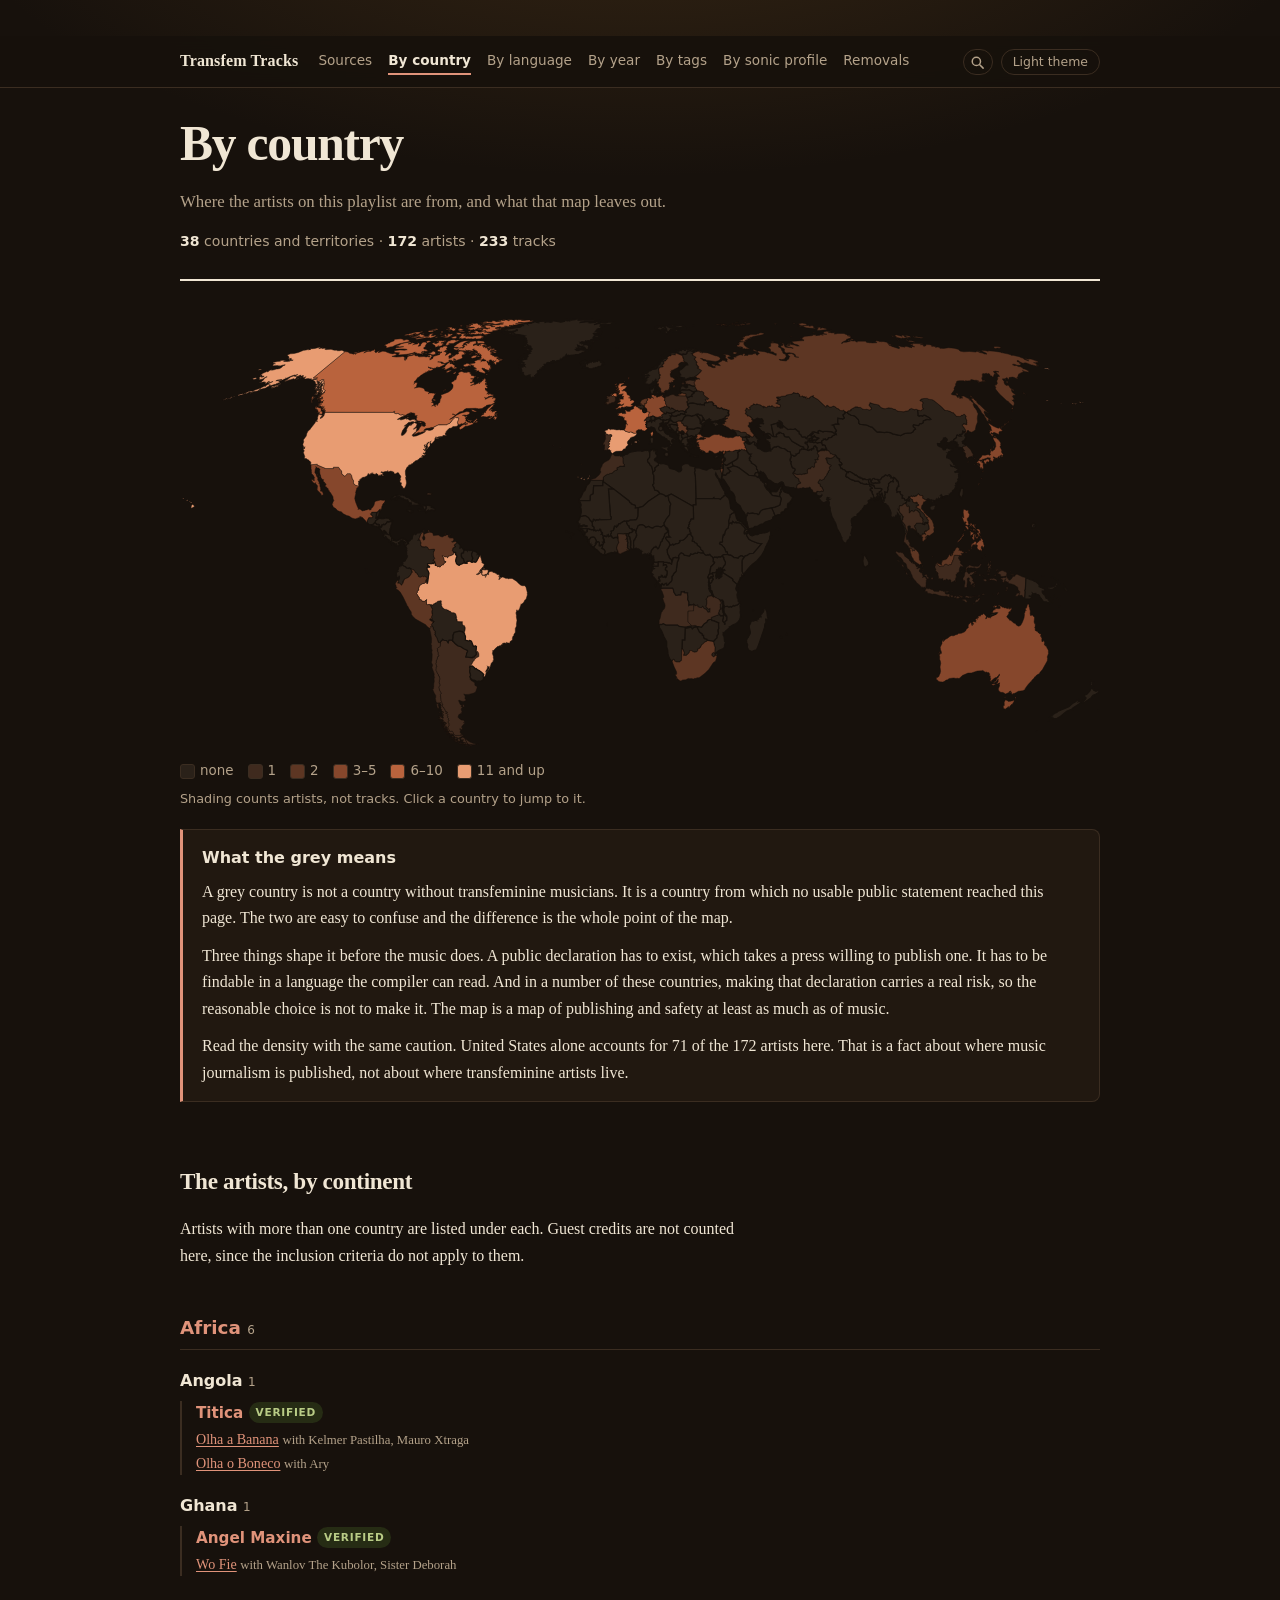
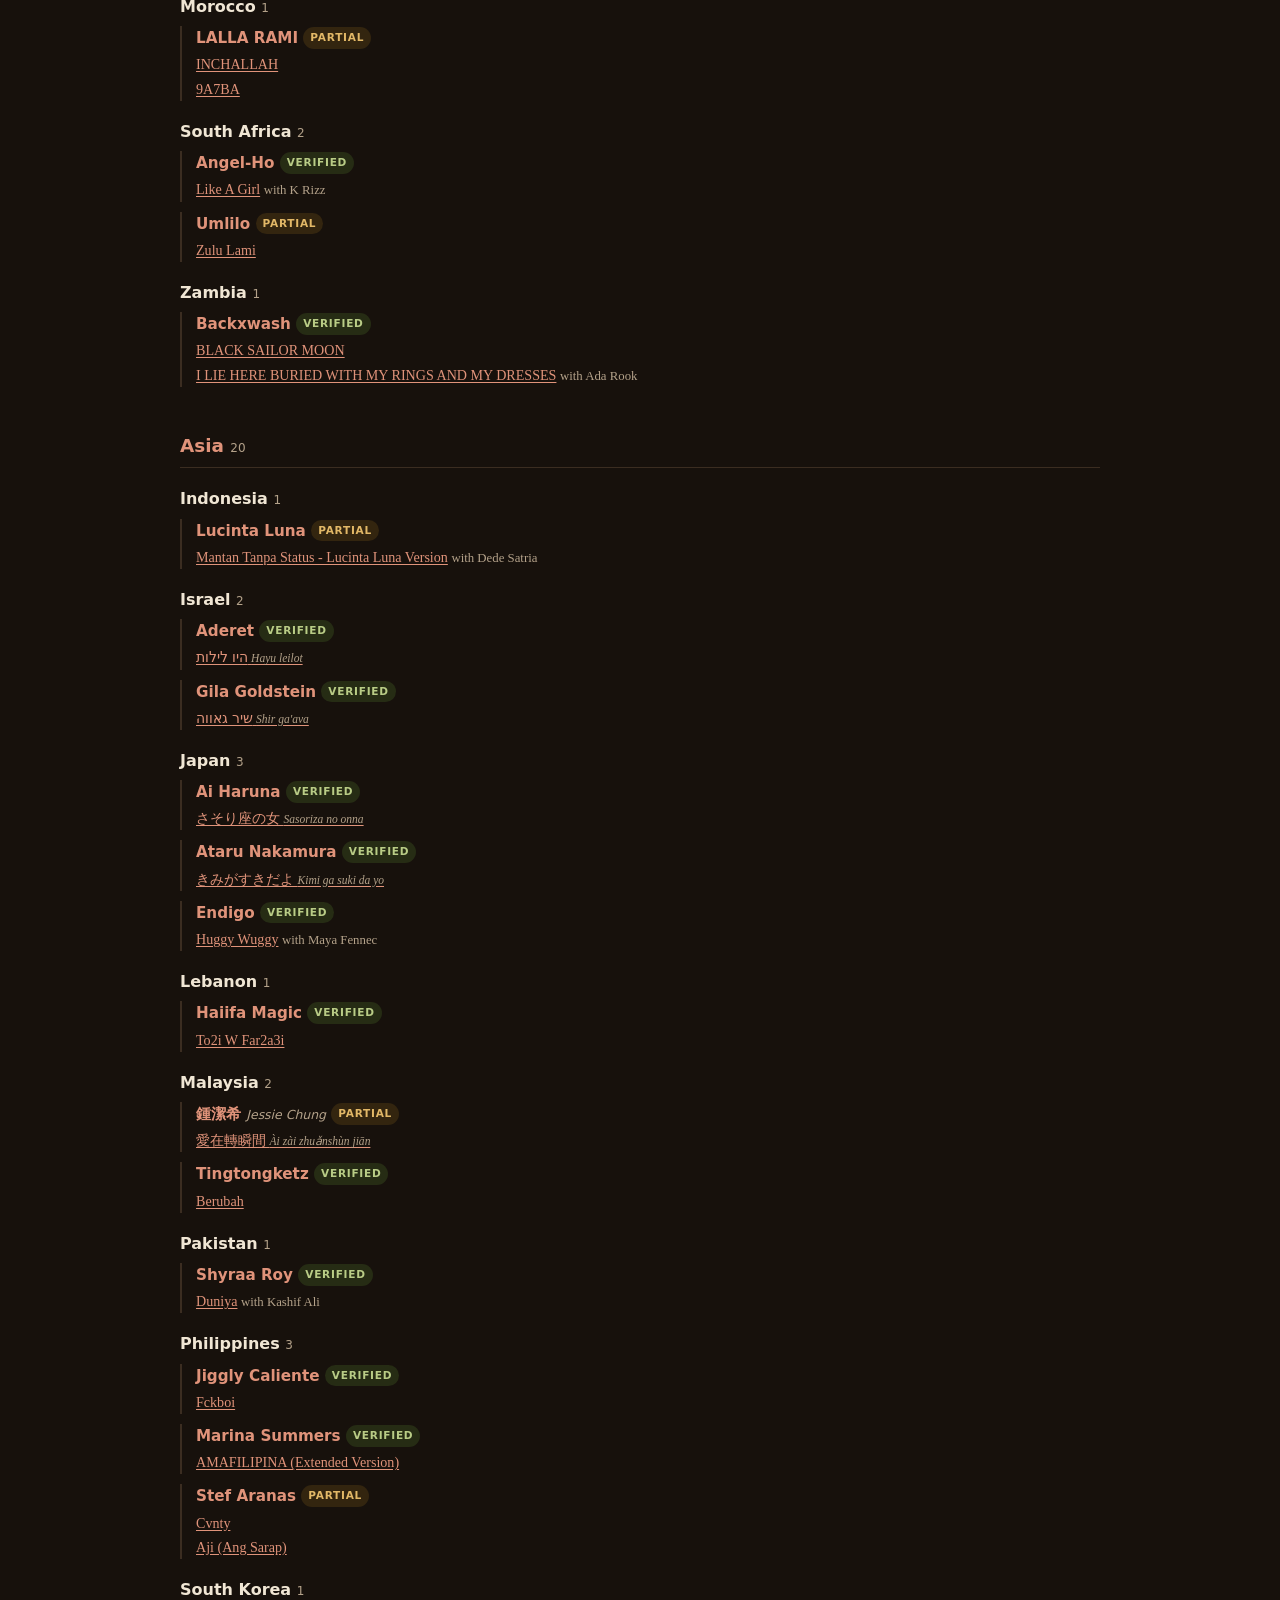
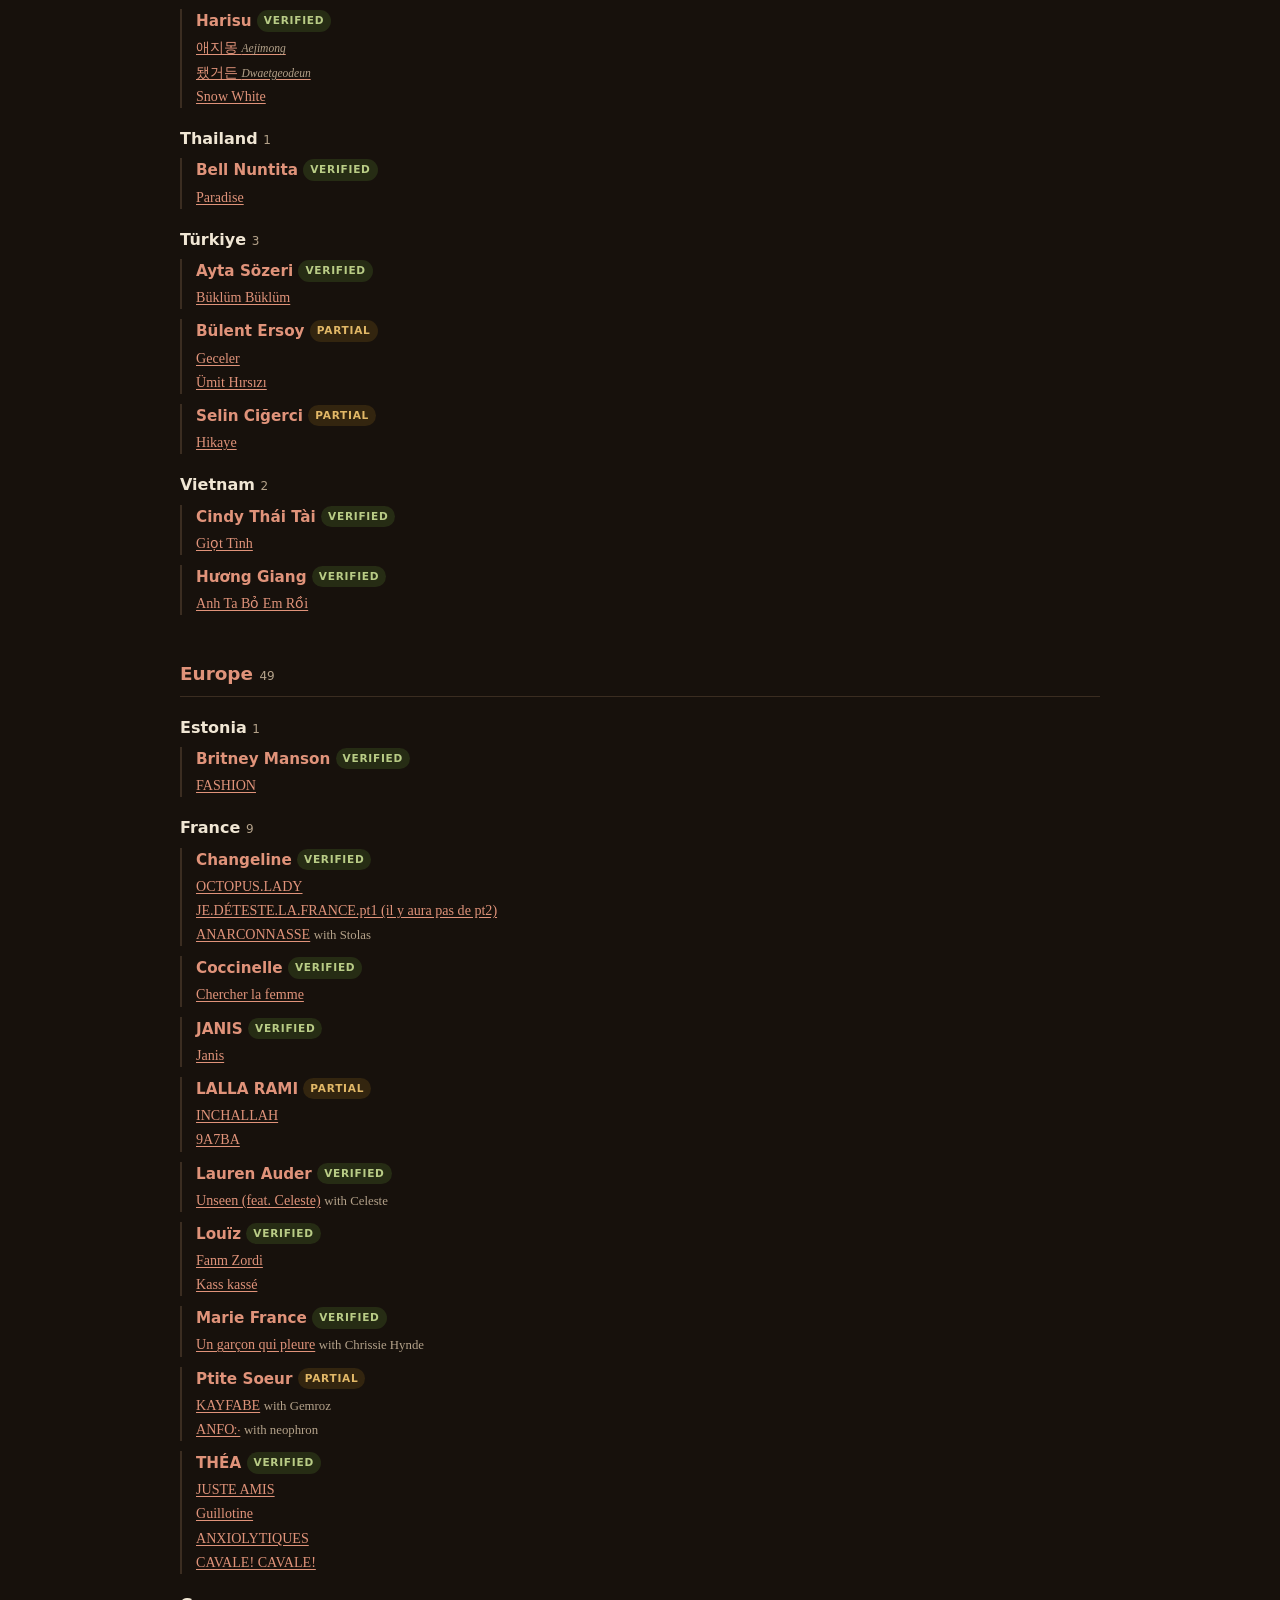
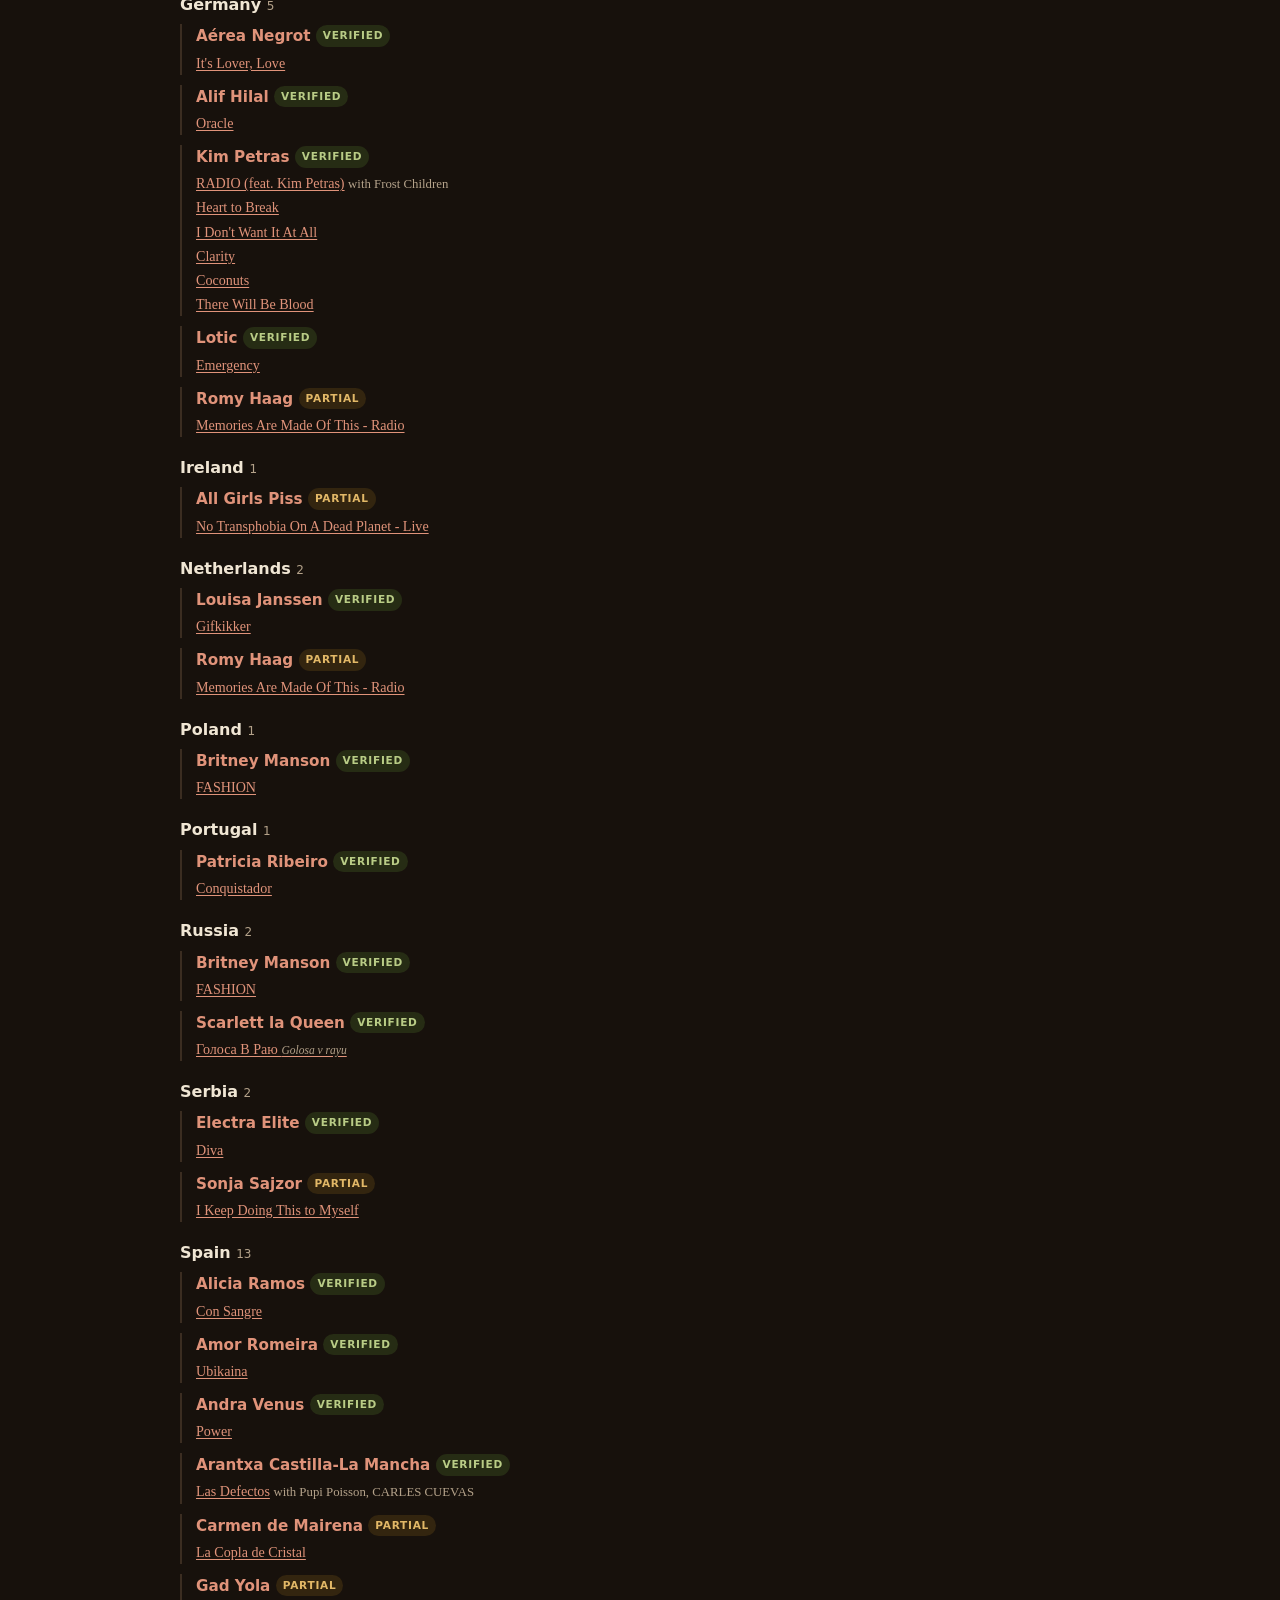
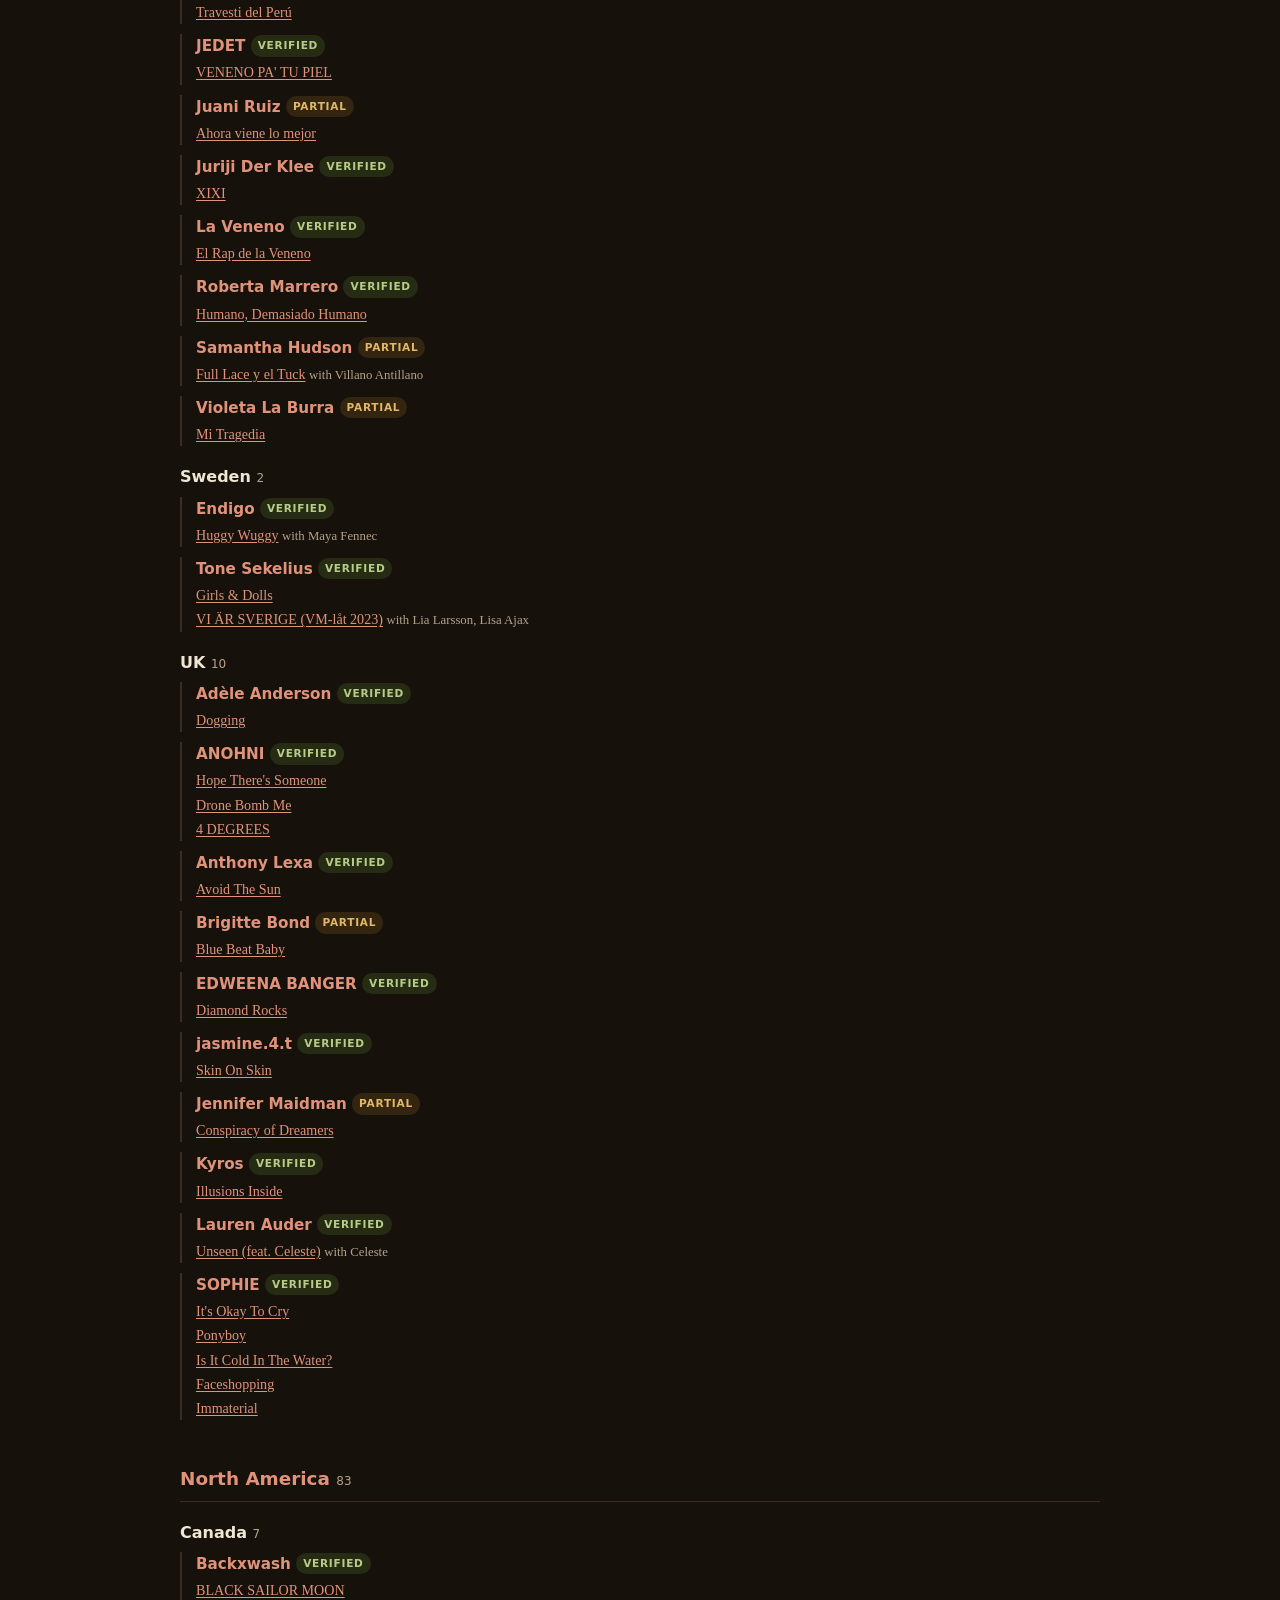
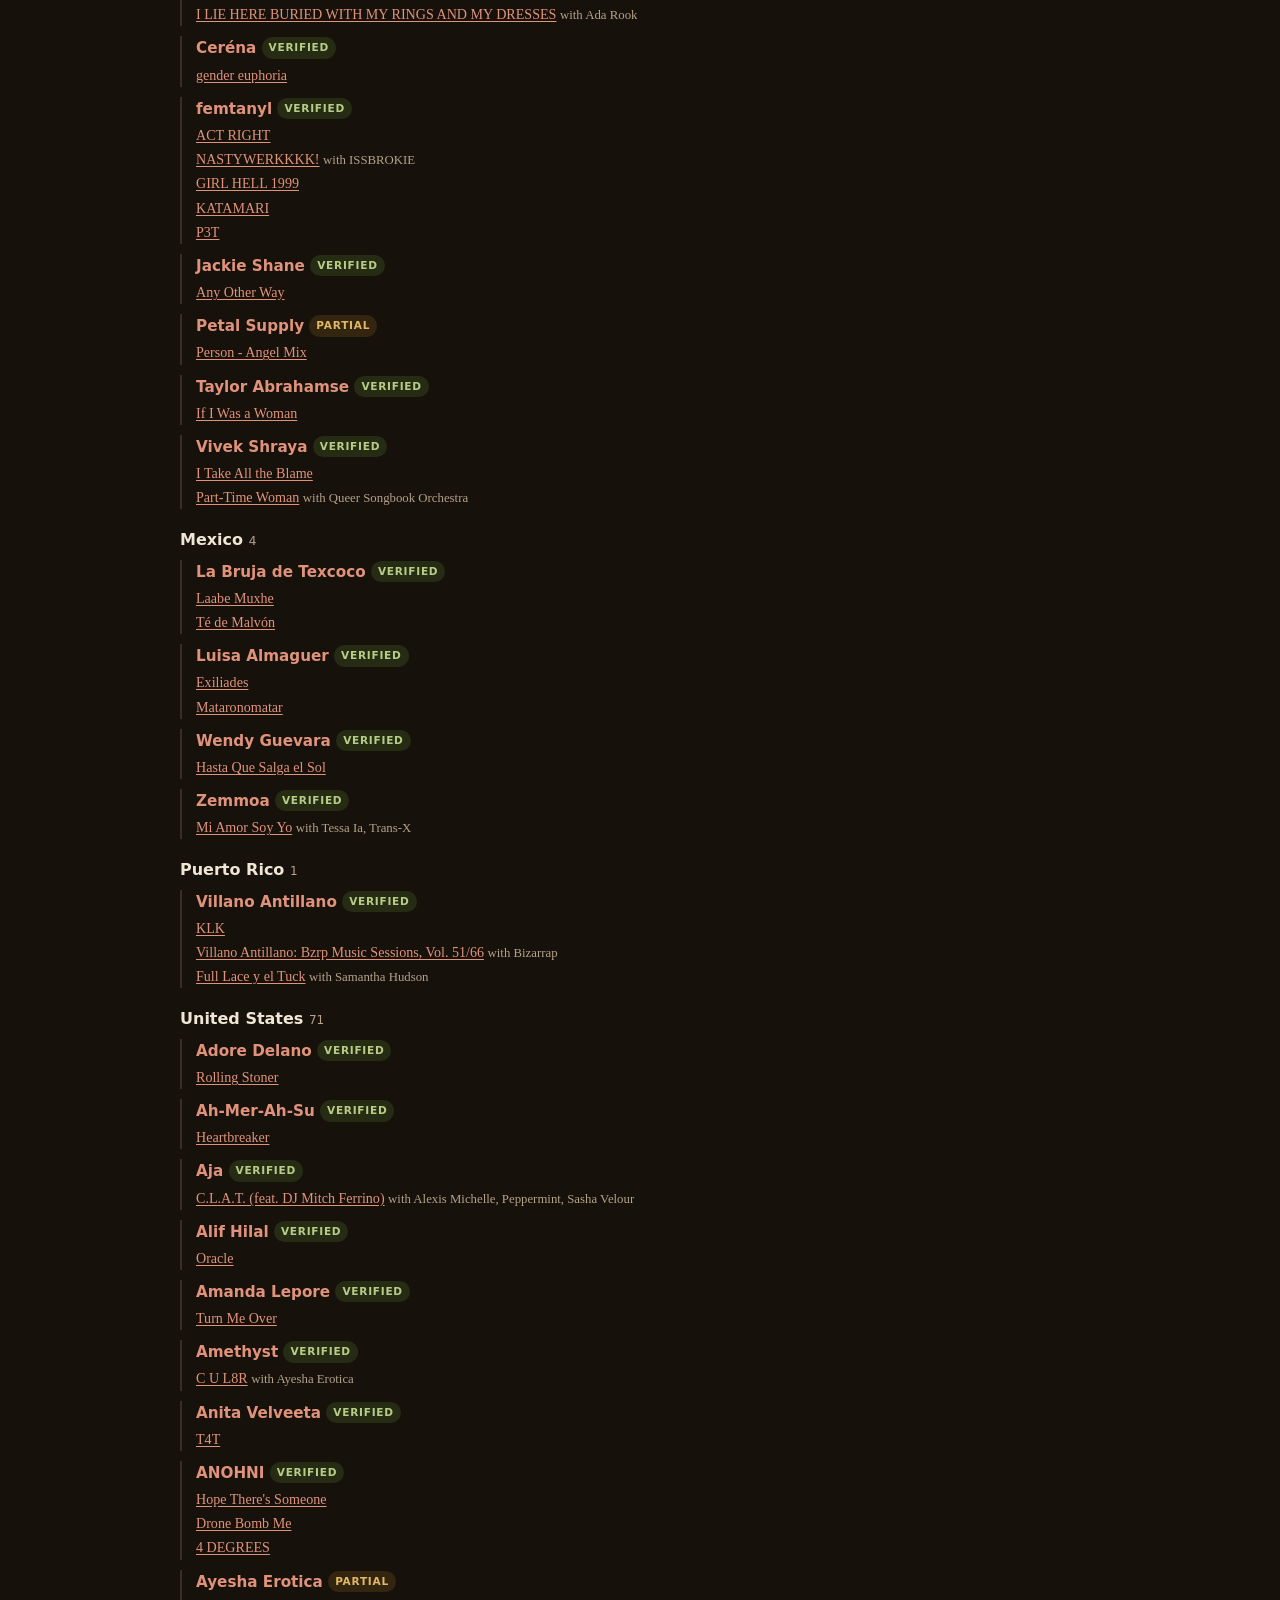
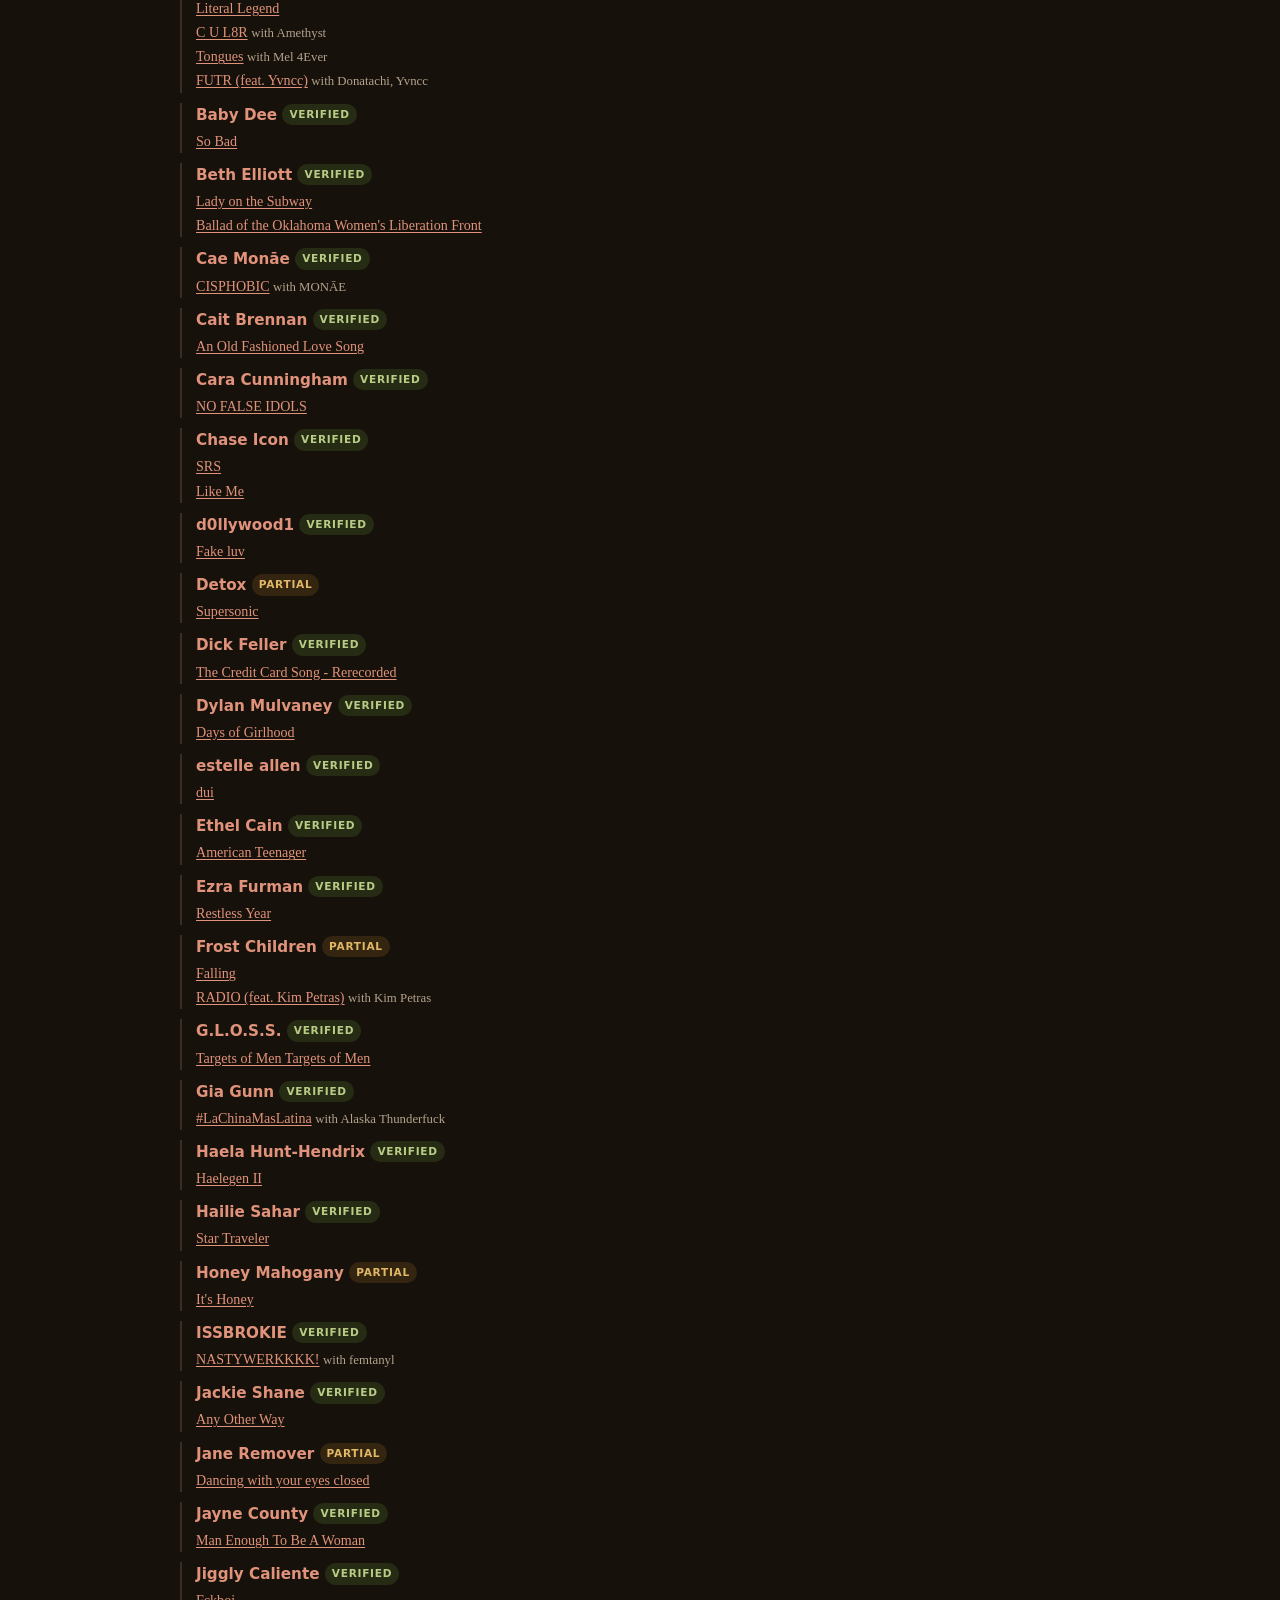
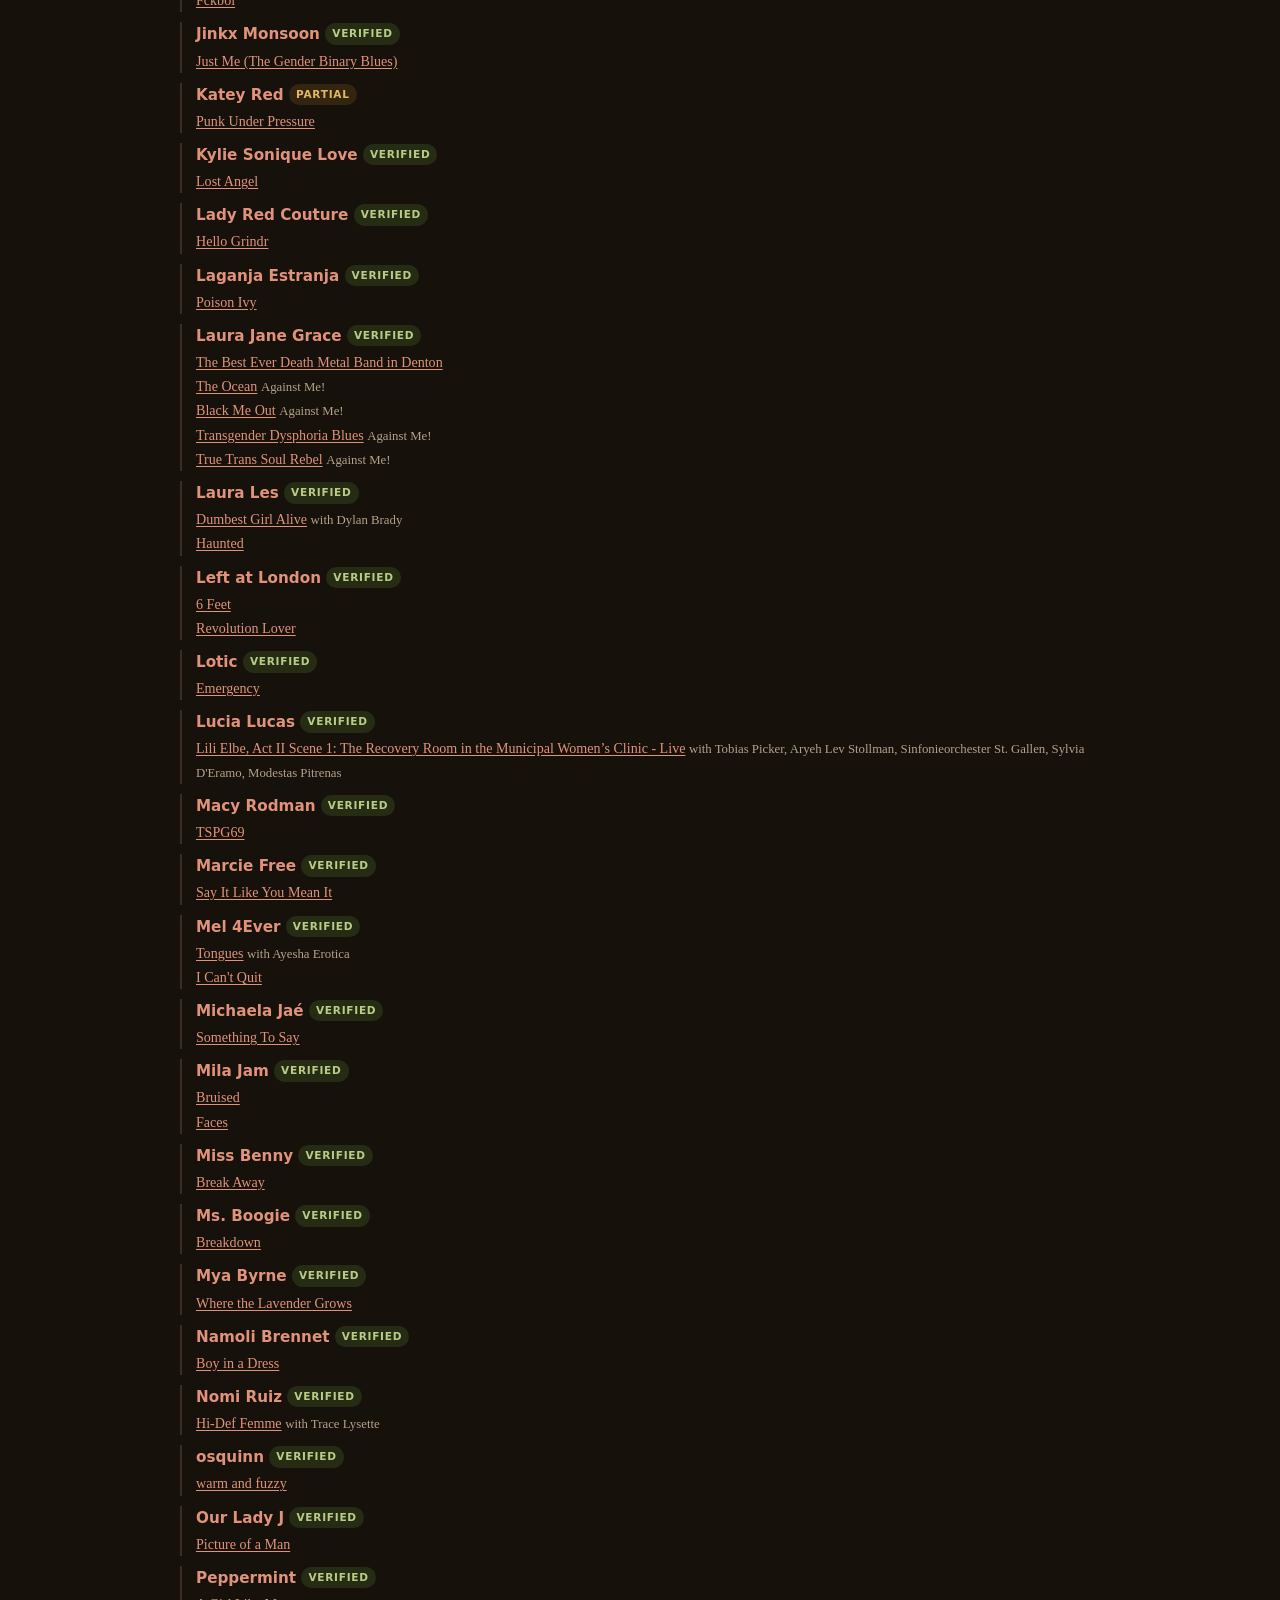
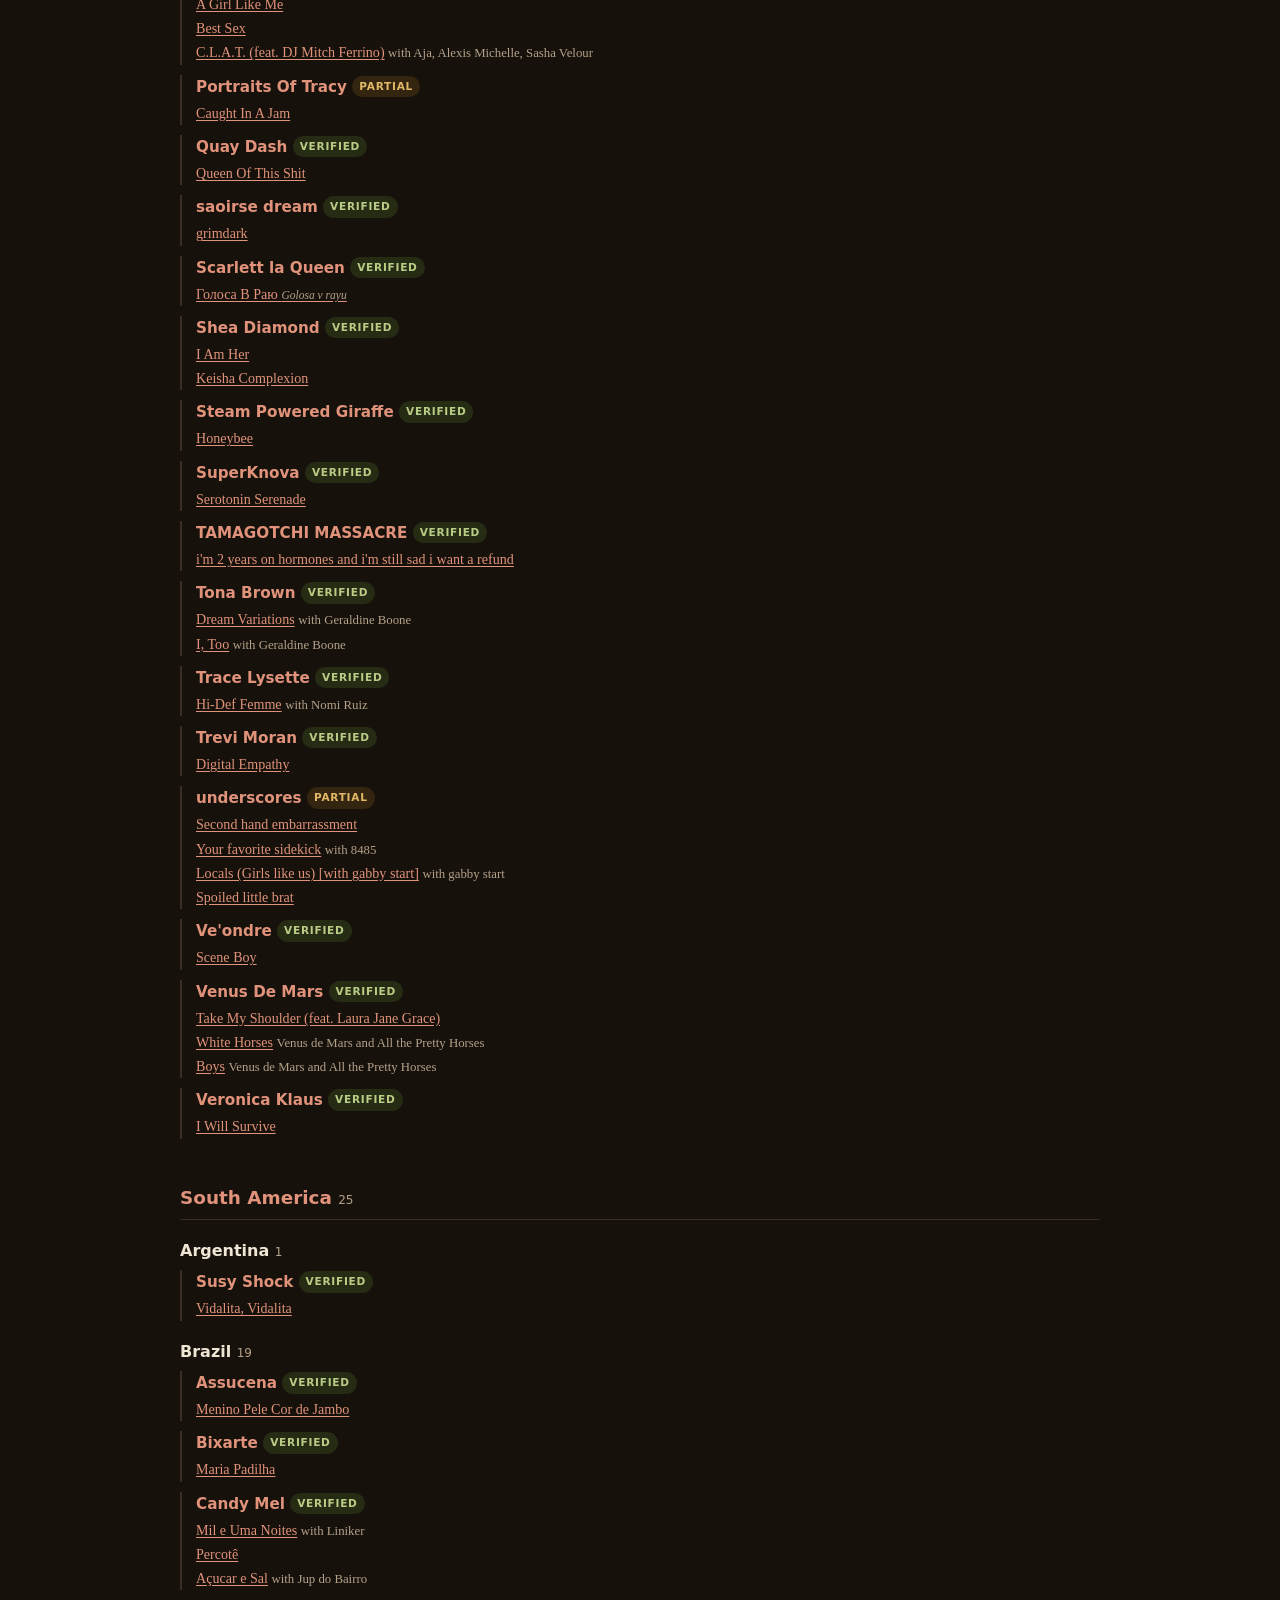
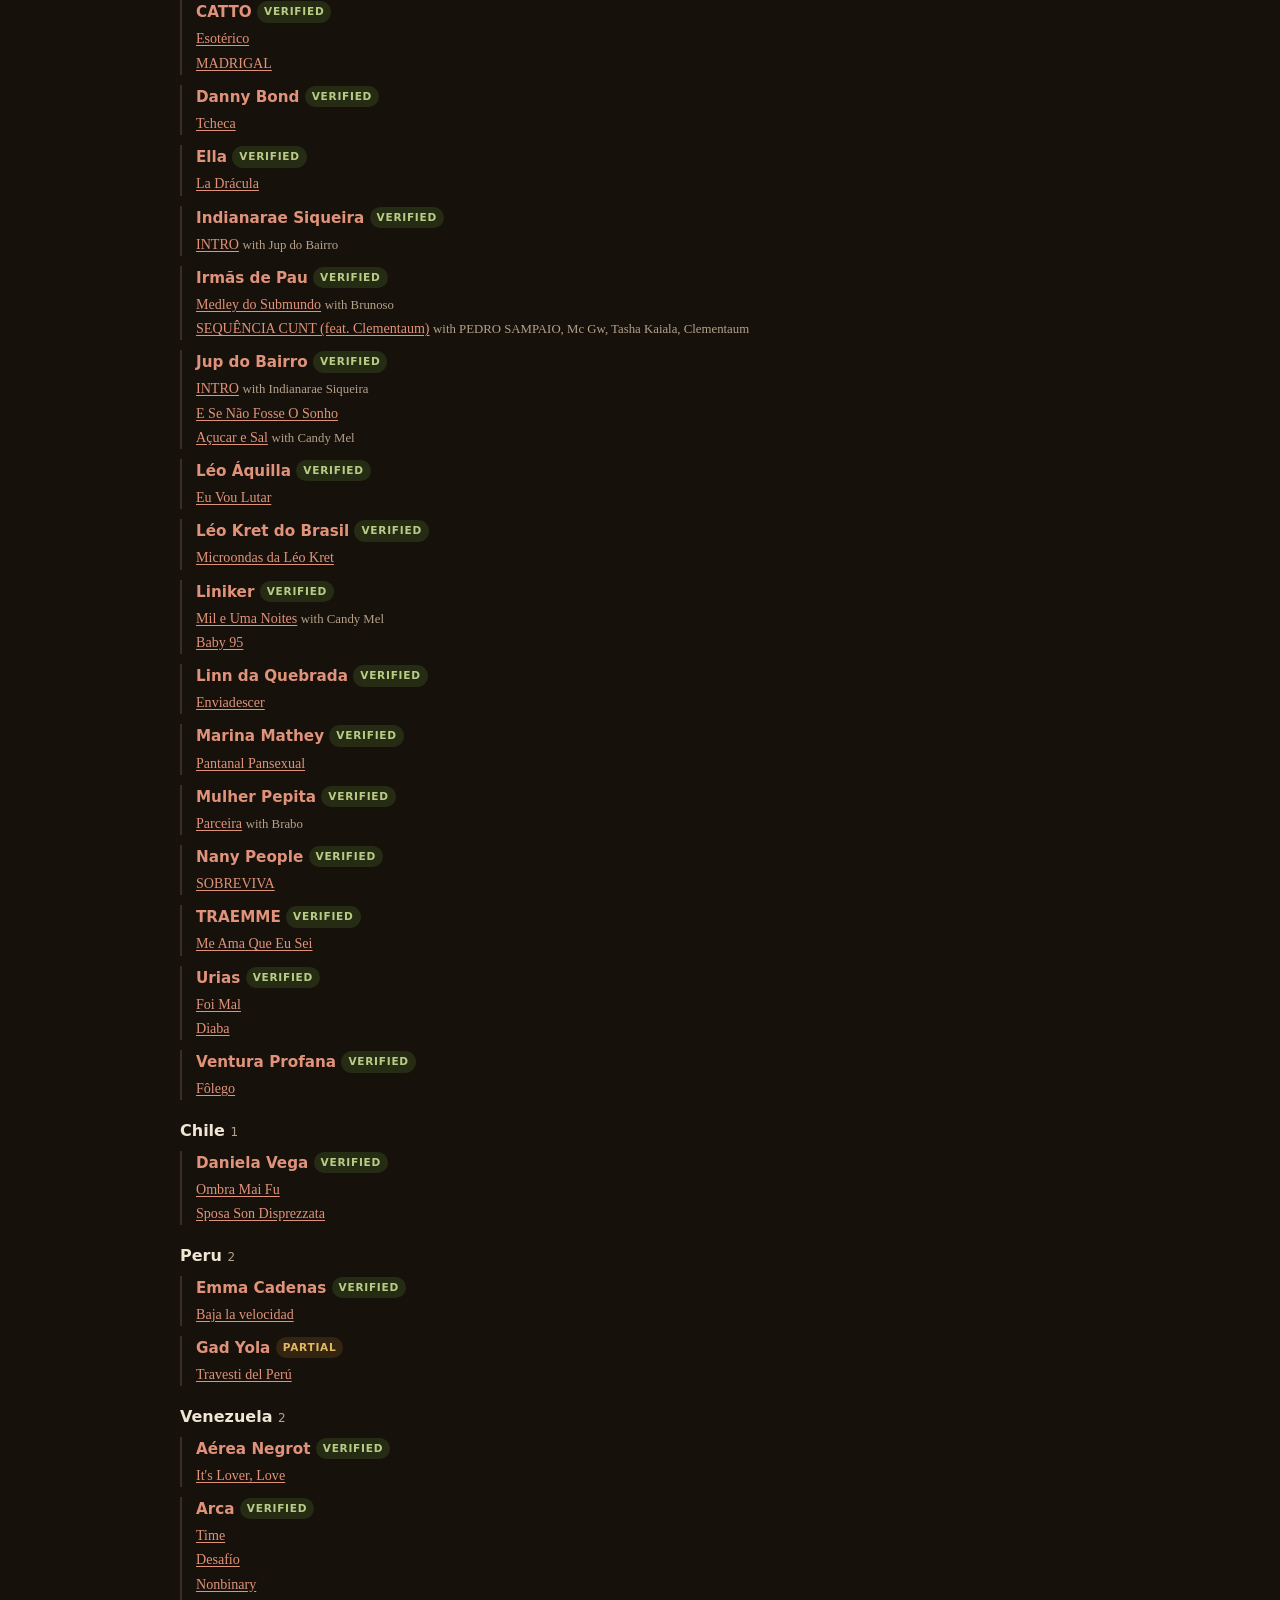
==== commit 00d05e25: "Alphabetical artist cards; Latin transcriptions for non-Latin names and titles Transcriptions in rom" ====
--- a/countries.html
+++ b/countries.html
@@ -224,11 +224,23 @@
  .pagenav.js .navlinks .here{background:var(--soft)}
 }
 @media (max-width:420px){.pagenav .brand{font-size:.92rem}.menubtn span{display:none}.menubtn{padding:0 8px}}
+
+/* Transcription latine d'un nom ou d'un titre non latin (roman.py). */
+.rom{font-size:.82em;font-style:italic;font-weight:400;color:var(--muted);letter-spacing:0;text-transform:none}
+.searchout .sr{font-size:.85em;font-style:italic;color:var(--muted)}
 </style>
+<link rel="canonical" href="https://clairevdd.github.io/transfem-tracks/countries.html">
+<meta property="og:type" content="website">
+<meta property="og:site_name" content="Transfem Tracks">
+<meta property="og:title" content="Transfem Tracks — by country">
+<meta property="og:description" content="The Transfem Tracks playlist mapped by country, and what the empty parts of that map actually record.">
+<meta property="og:url" content="https://clairevdd.github.io/transfem-tracks/countries.html">
+<meta property="og:image" content="https://clairevdd.github.io/transfem-tracks/cover.jpg">
+<meta name="twitter:card" content="summary">
 </head>
 <body>
 <div class="wrap">
-<nav class="pagenav" id="tc-nav"><a class="brand" href="index.html">Transfem Tracks</a><button type="button" class="menubtn" id="tc-menu" hidden aria-expanded="false" aria-controls="tc-links"><svg viewBox="0 0 20 20" width="15" height="15" aria-hidden="true"><path d="M3 5h14M3 10h14M3 15h14" stroke="currentColor" stroke-width="2" stroke-linecap="round"/></svg><span>Menu</span></button><span class="navlinks" id="tc-links"><a href="index.html">Sources</a><span class="here">By country</span><a href="languages.html">By language</a><a href="years.html">By year</a><a href="tags.html">By tags</a><a href="sonic.html">By sonic profile</a><a href="takedown.html">Removals</a></span><span class="navtools"><button type="button" class="searchbtn" id="tcs-btn" hidden aria-label="Search artists and songs" aria-expanded="false" aria-controls="tcs-panel"><svg viewBox="0 0 20 20" width="15" height="15" aria-hidden="true"><circle cx="8.5" cy="8.5" r="5.5" fill="none" stroke="currentColor" stroke-width="2"/><path d="M13 13l4.5 4.5" stroke="currentColor" stroke-width="2" stroke-linecap="round"/></svg></button><div class="searchpanel" id="tcs-panel" hidden><input type="search" id="tcs-in" placeholder="Search an artist or a song" autocomplete="off" spellcheck="false" aria-label="Search an artist or a song"><ul id="tcs-out" class="searchout"></ul></div><script>(function(){var b=document.getElementById("tcs-btn"),p=document.getElementById("tcs-panel"),i=document.getElementById("tcs-in"),o=document.getElementById("tcs-out"),D=null,L=null;b.hidden=false;function n(s){return s.normalize("NFD").replace(/[\u0300-\u036f]/g,"").toLowerCase().replace(/\u0153/g,"oe").replace(/\u00e6/g,"ae").replace(/\u00df/g,"ss").replace(/['\u2019]/g,"").replace(/[^\p{L}\p{N}]+/gu," ").trim()}function e(s){return s.replace(/[&<>"]/g,function(c){return{"&":"&amp;","<":"&lt;",">":"&gt;","\"":"&quot;"}[c]})}function ld(){if(!L)L=fetch("search-index.json").then(function(r){return r.json()}).then(function(j){j.forEach(function(x){x.k=n(x.t);x.q=" "+n(x.t+" "+(x.s||""))});D=j;return j});return L}function run(){var q=n(i.value.trim());if(!q){o.innerHTML="";return}ld().then(function(d){var w=q.split(" "),r=d.filter(function(x){return w.every(function(v){return x.q.indexOf(" "+v)>=0})});r.sort(function(a,c){var sa=a.k.indexOf(q)===0?0:1,sc=c.k.indexOf(q)===0?0:1;return sa-sc||(a.c==="artist"?0:1)-(c.c==="artist"?0:1)||a.k.localeCompare(c.k)});o.innerHTML=r.length?r.slice(0,30).map(function(x){return'<li><a href="'+x.h+'"><span class="sk">'+x.c+'</span>'+e(x.t)+(x.s?'<span class="ss">'+e(x.s)+"</span>":"")+"</a></li>"}).join("")+(r.length>30?'<li class="more">'+(r.length-30)+" more, keep typing</li>":""):'<li class="more">Nothing found</li>'})}function sh(v){p.hidden=!v;b.setAttribute("aria-expanded",v?"true":"false");if(v){ld();i.focus()}}b.addEventListener("click",function(){sh(p.hidden)});i.addEventListener("input",run);i.addEventListener("keydown",function(k){if(k.key==="Escape"){sh(false);b.focus()}else if(k.key==="Enter"){var f=o.querySelector("a");if(f){k.preventDefault();f.click()}}});o.addEventListener("click",function(k){if(k.target.closest("a"))sh(false)})})()</script><button type="button" class="themebtn" onclick="tcToggleTheme()" aria-label="Switch between dark and light theme"><span class="to-light">Light theme</span><span class="to-dark">Dark theme</span></button></span></nav><script>(function(){var n=document.getElementById("tc-nav"),b=document.getElementById("tc-menu"),l=document.getElementById("tc-links");n.classList.add("js");b.hidden=false;function s(v){n.classList.toggle("open",v);b.setAttribute("aria-expanded",v?"true":"false")}var sb=document.getElementById("tcs-btn"),sp=document.getElementById("tcs-panel");if(sb)sb.addEventListener("click",function(){s(false)});b.addEventListener("click",function(e){e.stopPropagation();var v=!n.classList.contains("open");if(v&&sp&&!sp.hidden){sp.hidden=true;sb.setAttribute("aria-expanded","false")}s(v)});l.addEventListener("click",function(e){if(e.target.closest("a"))s(false)});document.addEventListener("click",function(e){if(!n.contains(e.target))s(false)});document.addEventListener("keydown",function(e){if(e.key==="Escape"&&n.classList.contains("open")){s(false);b.focus()}});if(location.hash){var t=0;addEventListener("touchstart",function(){t=1},{passive:true});addEventListener("wheel",function(){t=1},{passive:true});var j=function(){if(t)return;var e=document.getElementById(decodeURIComponent(location.hash.slice(1)));if(e&&e.tagName!=="DETAILS")e.scrollIntoView({behavior:"instant"})};document.addEventListener("DOMContentLoaded",j);addEventListener("load",function(){setTimeout(j,50)});[300,900].forEach(function(d){setTimeout(j,d)})}})()</script>
+<nav class="pagenav" id="tc-nav"><a class="brand" href="index.html">Transfem Tracks</a><button type="button" class="menubtn" id="tc-menu" hidden aria-expanded="false" aria-controls="tc-links"><svg viewBox="0 0 20 20" width="15" height="15" aria-hidden="true"><path d="M3 5h14M3 10h14M3 15h14" stroke="currentColor" stroke-width="2" stroke-linecap="round"/></svg><span>Menu</span></button><span class="navlinks" id="tc-links"><a href="index.html">Sources</a><span class="here">By country</span><a href="languages.html">By language</a><a href="years.html">By year</a><a href="tags.html">By tags</a><a href="sonic.html">By sonic profile</a><a href="takedown.html">Removals</a></span><span class="navtools"><button type="button" class="searchbtn" id="tcs-btn" hidden aria-label="Search artists and songs" aria-expanded="false" aria-controls="tcs-panel"><svg viewBox="0 0 20 20" width="15" height="15" aria-hidden="true"><circle cx="8.5" cy="8.5" r="5.5" fill="none" stroke="currentColor" stroke-width="2"/><path d="M13 13l4.5 4.5" stroke="currentColor" stroke-width="2" stroke-linecap="round"/></svg></button><div class="searchpanel" id="tcs-panel" hidden><input type="search" id="tcs-in" placeholder="Search an artist or a song" autocomplete="off" spellcheck="false" aria-label="Search an artist or a song"><ul id="tcs-out" class="searchout"></ul></div><script>(function(){var b=document.getElementById("tcs-btn"),p=document.getElementById("tcs-panel"),i=document.getElementById("tcs-in"),o=document.getElementById("tcs-out"),D=null,L=null;b.hidden=false;function n(s){return s.normalize("NFD").replace(/[\u0300-\u036f]/g,"").toLowerCase().replace(/\u0153/g,"oe").replace(/\u00e6/g,"ae").replace(/\u00df/g,"ss").replace(/['\u2019]/g,"").replace(/[^\p{L}\p{N}]+/gu," ").trim()}function e(s){return s.replace(/[&<>"]/g,function(c){return{"&":"&amp;","<":"&lt;",">":"&gt;","\"":"&quot;"}[c]})}function ld(){if(!L)L=fetch("search-index.json").then(function(r){return r.json()}).then(function(j){j.forEach(function(x){x.k=n(x.r||x.t);x.q=" "+n(x.t+" "+(x.r||"")+" "+(x.s||""))});D=j;return j});return L}function run(){var q=n(i.value.trim());if(!q){o.innerHTML="";return}ld().then(function(d){var w=q.split(" "),r=d.filter(function(x){return w.every(function(v){return x.q.indexOf(" "+v)>=0})});r.sort(function(a,c){var sa=a.k.indexOf(q)===0?0:1,sc=c.k.indexOf(q)===0?0:1;return sa-sc||(a.c==="artist"?0:1)-(c.c==="artist"?0:1)||a.k.localeCompare(c.k)});o.innerHTML=r.length?r.slice(0,30).map(function(x){return'<li><a href="'+x.h+'"><span class="sk">'+x.c+'</span>'+e(x.t)+(x.r?' <span class="sr">'+e(x.r)+"</span>":"")+(x.s?'<span class="ss">'+e(x.s)+"</span>":"")+"</a></li>"}).join("")+(r.length>30?'<li class="more">'+(r.length-30)+" more, keep typing</li>":""):'<li class="more">Nothing found</li>'})}function sh(v){p.hidden=!v;b.setAttribute("aria-expanded",v?"true":"false");if(v){ld();i.focus()}}b.addEventListener("click",function(){sh(p.hidden)});i.addEventListener("input",run);i.addEventListener("keydown",function(k){if(k.key==="Escape"){sh(false);b.focus()}else if(k.key==="Enter"){var f=o.querySelector("a");if(f){k.preventDefault();f.click()}}});o.addEventListener("click",function(k){if(k.target.closest("a"))sh(false)})})()</script><button type="button" class="themebtn" onclick="tcToggleTheme()" aria-label="Switch between dark and light theme"><span class="to-light">Light theme</span><span class="to-dark">Dark theme</span></button></span></nav><script>(function(){var n=document.getElementById("tc-nav"),b=document.getElementById("tc-menu"),l=document.getElementById("tc-links");n.classList.add("js");b.hidden=false;function s(v){n.classList.toggle("open",v);b.setAttribute("aria-expanded",v?"true":"false")}var sb=document.getElementById("tcs-btn"),sp=document.getElementById("tcs-panel");if(sb)sb.addEventListener("click",function(){s(false)});b.addEventListener("click",function(e){e.stopPropagation();var v=!n.classList.contains("open");if(v&&sp&&!sp.hidden){sp.hidden=true;sb.setAttribute("aria-expanded","false")}s(v)});l.addEventListener("click",function(e){if(e.target.closest("a"))s(false)});document.addEventListener("click",function(e){if(!n.contains(e.target))s(false)});document.addEventListener("keydown",function(e){if(e.key==="Escape"&&n.classList.contains("open")){s(false);b.focus()}});if(location.hash){var t=0;addEventListener("touchstart",function(){t=1},{passive:true});addEventListener("wheel",function(){t=1},{passive:true});var j=function(){if(t)return;var e=document.getElementById(decodeURIComponent(location.hash.slice(1)));if(e&&e.tagName!=="DETAILS")e.scrollIntoView({behavior:"instant"})};document.addEventListener("DOMContentLoaded",j);addEventListener("load",function(){setTimeout(j,50)});[300,900].forEach(function(d){setTimeout(j,d)})}})()</script>
 
 <header>
 <h1>By country</h1>
@@ -255,7 +267,7 @@
 
 <h2>The artists, by continent</h2>
 <p>Artists with more than one country are listed under each. Guest credits are not counted here, since the inclusion criteria do not apply to them.</p>
-<h3 class="cont">Africa <span class="cnt">6</span></h3><section class="atlas-group" id="c-AO"><h4 class="ctry">Angola <span class="cnt">1</span></h4><div class="atlas-artist"><h4><a href="index.html#a-titica">Titica</a> <span class="st st-ok">verified</span></h4><ul class="atlas-tracks"><li><a href="https://open.spotify.com/track/5lz6U9dCYBmEY6oLrW22VE" target="_blank" rel="noopener">Olha a Banana</a> <span class="cr">with Kelmer Pastilha, Mauro Xtraga</span></li><li><a href="https://open.spotify.com/track/1YsFdaP9QG9NhjYS3o0g5P" target="_blank" rel="noopener">Olha o Boneco</a> <span class="cr">with Ary</span></li></ul></div></section><section class="atlas-group" id="c-GH"><h4 class="ctry">Ghana <span class="cnt">1</span></h4><div class="atlas-artist"><h4><a href="index.html#a-angel-maxine">Angel Maxine</a> <span class="st st-ok">verified</span></h4><ul class="atlas-tracks"><li><a href="https://open.spotify.com/track/3QF7smzmw2WWm7M1jt2Rac" target="_blank" rel="noopener">Wo Fie</a> <span class="cr">with Wanlov The Kubolor, Sister Deborah</span></li></ul></div></section><section class="atlas-group" id="c-MA"><h4 class="ctry">Morocco <span class="cnt">1</span></h4><div class="atlas-artist"><h4><a href="index.html#a-lalla-rami">LALLA RAMI</a> <span class="st st-her">partial</span></h4><ul class="atlas-tracks"><li><a href="https://open.spotify.com/track/4UfEEnq70NgLeq7NRfXPiD" target="_blank" rel="noopener">INCHALLAH</a></li><li><a href="https://open.spotify.com/track/5nWecUJF2pytSxsSpylzZw" target="_blank" rel="noopener">9A7BA</a></li></ul></div></section><section class="atlas-group" id="c-ZA"><h4 class="ctry">South Africa <span class="cnt">2</span></h4><div class="atlas-artist"><h4><a href="index.html#a-angel-ho">Angel-Ho</a> <span class="st st-ok">verified</span></h4><ul class="atlas-tracks"><li><a href="https://open.spotify.com/track/4OI2gBlHqyNks8cbIBIKYw" target="_blank" rel="noopener">Like A Girl</a> <span class="cr">with K Rizz</span></li></ul></div><div class="atlas-artist"><h4><a href="index.html#a-umlilo">Umlilo</a> <span class="st st-her">partial</span></h4><ul class="atlas-tracks"><li><a href="https://open.spotify.com/track/2KryklrVDGmWL8IvoGNbb5" target="_blank" rel="noopener">Zulu Lami</a></li></ul></div></section><section class="atlas-group" id="c-ZM"><h4 class="ctry">Zambia <span class="cnt">1</span></h4><div class="atlas-artist"><h4><a href="index.html#a-backxwash">Backxwash</a> <span class="st st-ok">verified</span></h4><ul class="atlas-tracks"><li><a href="https://open.spotify.com/track/3FysLYckiMCMzjYLIgo45U" target="_blank" rel="noopener">BLACK SAILOR MOON</a></li><li><a href="https://open.spotify.com/track/37OSQm8Gy5strUT24vn6ef" target="_blank" rel="noopener">I LIE HERE BURIED WITH MY RINGS AND MY DRESSES</a> <span class="cr">with Ada Rook</span></li></ul></div></section><h3 class="cont">Asia <span class="cnt">20</span></h3><section class="atlas-group" id="c-ID"><h4 class="ctry">Indonesia <span class="cnt">1</span></h4><div class="atlas-artist"><h4><a href="index.html#a-lucinta-luna">Lucinta Luna</a> <span class="st st-her">partial</span></h4><ul class="atlas-tracks"><li><a href="https://open.spotify.com/track/46uGvJVhYHOVRRNnRPbkYm" target="_blank" rel="noopener">Mantan Tanpa Status - Lucinta Luna Version</a> <span class="cr">with Dede Satria</span></li></ul></div></section><section class="atlas-group" id="c-IL"><h4 class="ctry">Israel <span class="cnt">2</span></h4><div class="atlas-artist"><h4><a href="index.html#a-aderet">Aderet</a> <span class="st st-ok">verified</span></h4><ul class="atlas-tracks"><li><a href="https://open.spotify.com/track/0DZapO0gUF8XZpk2bu8AeL" target="_blank" rel="noopener">היו לילות</a></li></ul></div><div class="atlas-artist"><h4><a href="index.html#a-gila-goldstein">Gila Goldstein</a> <span class="st st-ok">verified</span></h4><ul class="atlas-tracks"><li><a href="https://open.spotify.com/track/1jTo2GUdfyjvSBaXaV9IMh" target="_blank" rel="noopener">שיר גאווה</a></li></ul></div></section><section class="atlas-group" id="c-JP"><h4 class="ctry">Japan <span class="cnt">3</span></h4><div class="atlas-artist"><h4><a href="index.html#a-ai-haruna">Ai Haruna</a> <span class="st st-ok">verified</span></h4><ul class="atlas-tracks"><li><a href="https://open.spotify.com/track/0GSW6V6GJc4xYi8c5jOu60" target="_blank" rel="noopener">さそり座の女</a></li></ul></div><div class="atlas-artist"><h4><a href="index.html#a-ataru-nakamura">Ataru Nakamura</a> <span class="st st-ok">verified</span></h4><ul class="atlas-tracks"><li><a href="https://open.spotify.com/track/6EjxYTyXiBzJz6PeOvPiou" target="_blank" rel="noopener">きみがすきだよ</a></li></ul></div><div class="atlas-artist"><h4><a href="index.html#a-endigo">Endigo</a> <span class="st st-ok">verified</span></h4><ul class="atlas-tracks"><li><a href="https://open.spotify.com/track/4Hf2Y8mG8LDZCfeycD93PP" target="_blank" rel="noopener">Huggy Wuggy</a> <span class="cr">with Maya Fennec</span></li></ul></div></section><section class="atlas-group" id="c-LB"><h4 class="ctry">Lebanon <span class="cnt">1</span></h4><div class="atlas-artist"><h4><a href="index.html#a-haiifa-magic">Haiifa Magic</a> <span class="st st-ok">verified</span></h4><ul class="atlas-tracks"><li><a href="https://open.spotify.com/track/5srzGYocC4qYFvckQm5AfC" target="_blank" rel="noopener">To2i W Far2a3i</a></li></ul></div></section><section class="atlas-group" id="c-MY"><h4 class="ctry">Malaysia <span class="cnt">2</span></h4><div class="atlas-artist"><h4><a href="index.html#a-tingtongketz">Tingtongketz</a> <span class="st st-ok">verified</span></h4><ul class="atlas-tracks"><li><a href="https://open.spotify.com/track/2inX5xyazBvcZYLx3wRBwh" target="_blank" rel="noopener">Berubah</a></li></ul></div><div class="atlas-artist"><h4><a href="index.html#a-">鍾潔希</a> <span class="st st-her">partial</span></h4><ul class="atlas-tracks"><li><a href="https://open.spotify.com/track/7itC84qelbt08WXLeJfzgU" target="_blank" rel="noopener">愛在轉瞬間</a></li></ul></div></section><section class="atlas-group" id="c-PK"><h4 class="ctry">Pakistan <span class="cnt">1</span></h4><div class="atlas-artist"><h4><a href="index.html#a-shyraa-roy">Shyraa Roy</a> <span class="st st-ok">verified</span></h4><ul class="atlas-tracks"><li><a href="https://open.spotify.com/track/07m5UbUHOQCofRK16k83Eg" target="_blank" rel="noopener">Duniya</a> <span class="cr">with Kashif Ali</span></li></ul></div></section><section class="atlas-group" id="c-PH"><h4 class="ctry">Philippines <span class="cnt">3</span></h4><div class="atlas-artist"><h4><a href="index.html#a-jiggly-caliente">Jiggly Caliente</a> <span class="st st-ok">verified</span></h4><ul class="atlas-tracks"><li><a href="https://open.spotify.com/track/4xHC0Cj5ujXkmL8lSU6jXw" target="_blank" rel="noopener">Fckboi</a></li></ul></div><div class="atlas-artist"><h4><a href="index.html#a-marina-summers">Marina Summers</a> <span class="st st-ok">verified</span></h4><ul class="atlas-tracks"><li><a href="https://open.spotify.com/track/4NKAjWfWZ2tcIzjCR9G5Zl" target="_blank" rel="noopener">AMAFILIPINA (Extended Version)</a></li></ul></div><div class="atlas-artist"><h4><a href="index.html#a-stef-aranas">Stef Aranas</a> <span class="st st-her">partial</span></h4><ul class="atlas-tracks"><li><a href="https://open.spotify.com/track/7EPHu29KqhsGk4dZAjM0o4" target="_blank" rel="noopener">Cvnty</a></li><li><a href="https://open.spotify.com/track/3UC5TaXqpcEnfSepGyKwqZ" target="_blank" rel="noopener">Aji (Ang Sarap)</a></li></ul></div></section><section class="atlas-group" id="c-KR"><h4 class="ctry">South Korea <span class="cnt">1</span></h4><div class="atlas-artist"><h4><a href="index.html#a-harisu">Harisu</a> <span class="st st-ok">verified</span></h4><ul class="atlas-tracks"><li><a href="https://open.spotify.com/track/7l8D5tXUVsdq95VQWn034C" target="_blank" rel="noopener">애지몽</a></li><li><a href="https://open.spotify.com/track/1EPYnBjYhYHcNthEnVWk18" target="_blank" rel="noopener">됐거든</a></li><li><a href="https://open.spotify.com/track/4X6PkqzKUvWWKoq4YiiM1V" target="_blank" rel="noopener">Snow White</a></li></ul></div></section><section class="atlas-group" id="c-TH"><h4 class="ctry">Thailand <span class="cnt">1</span></h4><div class="atlas-artist"><h4><a href="index.html#a-bell-nuntita">Bell Nuntita</a> <span class="st st-ok">verified</span></h4><ul class="atlas-tracks"><li><a href="https://open.spotify.com/track/0NOume8OgBz4FCnP1QVr9A" target="_blank" rel="noopener">Paradise</a></li></ul></div></section><section class="atlas-group" id="c-TR"><h4 class="ctry">Türkiye <span class="cnt">3</span></h4><div class="atlas-artist"><h4><a href="index.html#a-ayta-sozeri">Ayta Sözeri</a> <span class="st st-ok">verified</span></h4><ul class="atlas-tracks"><li><a href="https://open.spotify.com/track/2aHS8p4tspLPkOvALx8Fs0" target="_blank" rel="noopener">Büklüm Büklüm</a></li></ul></div><div class="atlas-artist"><h4><a href="index.html#a-bulent-ersoy">Bülent Ersoy</a> <span class="st st-her">partial</span></h4><ul class="atlas-tracks"><li><a href="https://open.spotify.com/track/5e0ZXu358l51ckAZvai2Ef" target="_blank" rel="noopener">Geceler</a></li><li><a href="https://open.spotify.com/track/0XIutL5epZuYV91bhCfFsR" target="_blank" rel="noopener">Ümit Hırsızı</a></li></ul></div><div class="atlas-artist"><h4><a href="index.html#a-selin-cigerci">Selin Ciğerci</a> <span class="st st-her">partial</span></h4><ul class="atlas-tracks"><li><a href="https://open.spotify.com/track/6vtcDkc68Des2RUrfTSXzK" target="_blank" rel="noopener">Hikaye</a></li></ul></div></section><section class="atlas-group" id="c-VN"><h4 class="ctry">Vietnam <span class="cnt">2</span></h4><div class="atlas-artist"><h4><a href="index.html#a-cindy-th-i-tai">Cindy Thái Tài</a> <span class="st st-ok">verified</span></h4><ul class="atlas-tracks"><li><a href="https://open.spotify.com/track/1N1F6UsRGILux57U0YbxJQ" target="_blank" rel="noopener">Giọt Tình</a></li></ul></div><div class="atlas-artist"><h4><a href="index.html#a-huong-giang">Hương Giang</a> <span class="st st-ok">verified</span></h4><ul class="atlas-tracks"><li><a href="https://open.spotify.com/track/4Ykmj47fulJ1FTeCXctW91" target="_blank" rel="noopener">Anh Ta Bỏ Em Rồi</a></li></ul></div></section><h3 class="cont">Europe <span class="cnt">49</span></h3><section class="atlas-group" id="c-EE"><h4 class="ctry">Estonia <span class="cnt">1</span></h4><div class="atlas-artist"><h4><a href="index.html#a-britney-manson">Britney Manson</a> <span class="st st-ok">verified</span></h4><ul class="atlas-tracks"><li><a href="https://open.spotify.com/track/4v5gEVQPDlPtsuQ77AJa0x" target="_blank" rel="noopener">FASHION</a></li></ul></div></section><section class="atlas-group" id="c-FR"><h4 class="ctry">France <span class="cnt">9</span></h4><div class="atlas-artist"><h4><a href="index.html#a-changeline">Changeline</a> <span class="st st-ok">verified</span></h4><ul class="atlas-tracks"><li><a href="https://open.spotify.com/track/3bnvoYUrPkgh0E3ZeYZ3me" target="_blank" rel="noopener">OCTOPUS.LADY</a></li><li><a href="https://open.spotify.com/track/7lc4ue2LiSfYRaABxq4YkT" target="_blank" rel="noopener">JE.DÉTESTE.LA.FRANCE.pt1 (il y aura pas de pt2)</a></li><li><a href="https://open.spotify.com/track/20JYh6XUjLjiN1CyJ32ZiY" target="_blank" rel="noopener">ANARCONNASSE</a> <span class="cr">with Stolas</span></li></ul></div><div class="atlas-artist"><h4><a href="index.html#a-coccinelle">Coccinelle</a> <span class="st st-ok">verified</span></h4><ul class="atlas-tracks"><li><a href="https://open.spotify.com/track/4CuivW1JgPauXPA4wYsf5K" target="_blank" rel="noopener">Chercher la femme</a></li></ul></div><div class="atlas-artist"><h4><a href="index.html#a-janis">JANIS</a> <span class="st st-ok">verified</span></h4><ul class="atlas-tracks"><li><a href="https://open.spotify.com/track/52uobAwbP5In7cc0NV677y" target="_blank" rel="noopener">Janis</a></li></ul></div><div class="atlas-artist"><h4><a href="index.html#a-lalla-rami">LALLA RAMI</a> <span class="st st-her">partial</span></h4><ul class="atlas-tracks"><li><a href="https://open.spotify.com/track/4UfEEnq70NgLeq7NRfXPiD" target="_blank" rel="noopener">INCHALLAH</a></li><li><a href="https://open.spotify.com/track/5nWecUJF2pytSxsSpylzZw" target="_blank" rel="noopener">9A7BA</a></li></ul></div><div class="atlas-artist"><h4><a href="index.html#a-lauren-auder">Lauren Auder</a> <span class="st st-ok">verified</span></h4><ul class="atlas-tracks"><li><a href="https://open.spotify.com/track/2BQZhUPXdP9Nk1X84c7PtP" target="_blank" rel="noopener">Unseen (feat. Celeste)</a> <span class="cr">with Celeste</span></li></ul></div><div class="atlas-artist"><h4><a href="index.html#a-louiz">Louïz</a> <span class="st st-ok">verified</span></h4><ul class="atlas-tracks"><li><a href="https://open.spotify.com/track/7fIsGfaxbm0UqiENtZ2l5R" target="_blank" rel="noopener">Fanm Zordi</a></li><li><a href="https://open.spotify.com/track/6BmKLSDW8jBHD2X42PraGM" target="_blank" rel="noopener">Kass kassé</a></li></ul></div><div class="atlas-artist"><h4><a href="index.html#a-marie-france">Marie France</a> <span class="st st-ok">verified</span></h4><ul class="atlas-tracks"><li><a href="https://open.spotify.com/track/0VhGzYfT2ZOFz31b5IH7yJ" target="_blank" rel="noopener">Un garçon qui pleure</a> <span class="cr">with Chrissie Hynde</span></li></ul></div><div class="atlas-artist"><h4><a href="index.html#a-ptite-soeur">Ptite Soeur</a> <span class="st st-her">partial</span></h4><ul class="atlas-tracks"><li><a href="https://open.spotify.com/track/0A2tFUYLertZLltvvY5uyr" target="_blank" rel="noopener">KAYFABE</a> <span class="cr">with Gemroz</span></li><li><a href="https://open.spotify.com/track/5Gp1fkuPV7CPtzKHfMH0kd" target="_blank" rel="noopener">ANFO჻</a> <span class="cr">with neophron</span></li></ul></div><div class="atlas-artist"><h4><a href="index.html#a-thea">THÉA</a> <span class="st st-ok">verified</span></h4><ul class="atlas-tracks"><li><a href="https://open.spotify.com/track/3RXajeZOzqXWrQwLDfTzKK" target="_blank" rel="noopener">JUSTE AMIS</a></li><li><a href="https://open.spotify.com/track/0bWpWsvZeTTNLQ9nuXqKIN" target="_blank" rel="noopener">Guillotine</a></li><li><a href="https://open.spotify.com/track/7zBUh6s2Ca8eAURfnVHCTS" target="_blank" rel="noopener">ANXIOLYTIQUES</a></li><li><a href="https://open.spotify.com/track/0ZQLRkRyn3300WyapdPoWT" target="_blank" rel="noopener">CAVALE! CAVALE!</a></li></ul></div></section><section class="atlas-group" id="c-DE"><h4 class="ctry">Germany <span class="cnt">5</span></h4><div class="atlas-artist"><h4><a href="index.html#a-alif-hilal">Alif Hilal</a> <span class="st st-ok">verified</span></h4><ul class="atlas-tracks"><li><a href="https://open.spotify.com/track/3HO9UrofF8D3AfKY9ZLLbB" target="_blank" rel="noopener">Oracle</a></li></ul></div><div class="atlas-artist"><h4><a href="index.html#a-aerea-negrot">Aérea Negrot</a> <span class="st st-ok">verified</span></h4><ul class="atlas-tracks"><li><a href="https://open.spotify.com/track/4bglcunoysO0W3puey06d6" target="_blank" rel="noopener">It&#x27;s Lover, Love</a></li></ul></div><div class="atlas-artist"><h4><a href="index.html#a-kim-petras">Kim Petras</a> <span class="st st-ok">verified</span></h4><ul class="atlas-tracks"><li><a href="https://open.spotify.com/track/06kFuqzhMk4E6IYeO0sTfx" target="_blank" rel="noopener">RADIO (feat. Kim Petras)</a> <span class="cr">with Frost Children</span></li><li><a href="https://open.spotify.com/track/1jFN0stMzLepoPxvPywGZj" target="_blank" rel="noopener">Heart to Break</a></li><li><a href="https://open.spotify.com/track/4xhYxKvAxtrRd83MiqOy29" target="_blank" rel="noopener">I Don&#x27;t Want It At All</a></li><li><a href="https://open.spotify.com/track/5pkemVhnBiIzMs2NLsXomQ" target="_blank" rel="noopener">Clarity</a></li><li><a href="https://open.spotify.com/track/71yN0yrHej3jhKXewbmtEh" target="_blank" rel="noopener">Coconuts</a></li><li><a href="https://open.spotify.com/track/75HFFq9W7Em0dTBG8QeGcT" target="_blank" rel="noopener">There Will Be Blood</a></li></ul></div><div class="atlas-artist"><h4><a href="index.html#a-lotic">Lotic</a> <span class="st st-ok">verified</span></h4><ul class="atlas-tracks"><li><a href="https://open.spotify.com/track/54nFM2BgZpX292SYKP83fS" target="_blank" rel="noopener">Emergency</a></li></ul></div><div class="atlas-artist"><h4><a href="index.html#a-romy-haag">Romy Haag</a> <span class="st st-her">partial</span></h4><ul class="atlas-tracks"><li><a href="https://open.spotify.com/track/2lgwylOpGMtkvhwdnUOArt" target="_blank" rel="noopener">Memories Are Made Of This - Radio</a></li></ul></div></section><section class="atlas-group" id="c-IE"><h4 class="ctry">Ireland <span class="cnt">1</span></h4><div class="atlas-artist"><h4><a href="index.html#a-all-girls-piss">All Girls Piss</a> <span class="st st-her">partial</span></h4><ul class="atlas-tracks"><li><a href="https://open.spotify.com/track/1E3nHn45NpD1TkDzo3jcbk" target="_blank" rel="noopener">No Transphobia On A Dead Planet - Live</a></li></ul></div></section><section class="atlas-group" id="c-NL"><h4 class="ctry">Netherlands <span class="cnt">2</span></h4><div class="atlas-artist"><h4><a href="index.html#a-louisa-janssen">Louisa Janssen</a> <span class="st st-ok">verified</span></h4><ul class="atlas-tracks"><li><a href="https://open.spotify.com/track/5327YgW0EzH0cd3kWRwx2l" target="_blank" rel="noopener">Gifkikker</a></li></ul></div><div class="atlas-artist"><h4><a href="index.html#a-romy-haag">Romy Haag</a> <span class="st st-her">partial</span></h4><ul class="atlas-tracks"><li><a href="https://open.spotify.com/track/2lgwylOpGMtkvhwdnUOArt" target="_blank" rel="noopener">Memories Are Made Of This - Radio</a></li></ul></div></section><section class="atlas-group" id="c-PL"><h4 class="ctry">Poland <span class="cnt">1</span></h4><div class="atlas-artist"><h4><a href="index.html#a-britney-manson">Britney Manson</a> <span class="st st-ok">verified</span></h4><ul class="atlas-tracks"><li><a href="https://open.spotify.com/track/4v5gEVQPDlPtsuQ77AJa0x" target="_blank" rel="noopener">FASHION</a></li></ul></div></section><section class="atlas-group" id="c-PT"><h4 class="ctry">Portugal <span class="cnt">1</span></h4><div class="atlas-artist"><h4><a href="index.html#a-patricia-ribeiro">Patricia Ribeiro</a> <span class="st st-ok">verified</span></h4><ul class="atlas-tracks"><li><a href="https://open.spotify.com/track/0pe5NUU9uGwFpj637ot84D" target="_blank" rel="noopener">Conquistador</a></li></ul></div></section><section class="atlas-group" id="c-RU"><h4 class="ctry">Russia <span class="cnt">2</span></h4><div class="atlas-artist"><h4><a href="index.html#a-britney-manson">Britney Manson</a> <span class="st st-ok">verified</span></h4><ul class="atlas-tracks"><li><a href="https://open.spotify.com/track/4v5gEVQPDlPtsuQ77AJa0x" target="_blank" rel="noopener">FASHION</a></li></ul></div><div class="atlas-artist"><h4><a href="index.html#a-scarlett-la-queen">Scarlett la Queen</a> <span class="st st-ok">verified</span></h4><ul class="atlas-tracks"><li><a href="https://open.spotify.com/track/2KwdLR2SOGSflUigzSekHZ" target="_blank" rel="noopener">Голоса В Раю</a></li></ul></div></section><section class="atlas-group" id="c-RS"><h4 class="ctry">Serbia <span class="cnt">2</span></h4><div class="atlas-artist"><h4><a href="index.html#a-electra-elite">Electra Elite</a> <span class="st st-ok">verified</span></h4><ul class="atlas-tracks"><li><a href="https://open.spotify.com/track/308z6pEGHS90tuDNAngZnh" target="_blank" rel="noopener">Diva</a></li></ul></div><div class="atlas-artist"><h4><a href="index.html#a-sonja-sajzor">Sonja Sajzor</a> <span class="st st-her">partial</span></h4><ul class="atlas-tracks"><li><a href="https://open.spotify.com/track/6jiumfqTwOpXW6PDzsIBKl" target="_blank" rel="noopener">I Keep Doing This to Myself</a></li></ul></div></section><section class="atlas-group" id="c-ES"><h4 class="ctry">Spain <span class="cnt">13</span></h4><div class="atlas-artist"><h4><a href="index.html#a-alicia-ramos">Alicia Ramos</a> <span class="st st-ok">verified</span></h4><ul class="atlas-tracks"><li><a href="https://open.spotify.com/track/6BGmeieR3l4aW0VT2nvOcX" target="_blank" rel="noopener">Con Sangre</a></li></ul></div><div class="atlas-artist"><h4><a href="index.html#a-amor-romeira">Amor Romeira</a> <span class="st st-ok">verified</span></h4><ul class="atlas-tracks"><li><a href="https://open.spotify.com/track/1xVHNasMbwoQcLkf07JMv4" target="_blank" rel="noopener">Ubikaina</a></li></ul></div><div class="atlas-artist"><h4><a href="index.html#a-andra-venus">Andra Venus</a> <span class="st st-ok">verified</span></h4><ul class="atlas-tracks"><li><a href="https://open.spotify.com/track/3eBY8aZZdWNnNhNbc8B0yp" target="_blank" rel="noopener">Power</a></li></ul></div><div class="atlas-artist"><h4><a href="index.html#a-arantxa-castilla-la-mancha">Arantxa Castilla-La Mancha</a> <span class="st st-ok">verified</span></h4><ul class="atlas-tracks"><li><a href="https://open.spotify.com/track/376mhFeloWqzQJQsqZpm9A" target="_blank" rel="noopener">Las Defectos</a> <span class="cr">with Pupi Poisson, CARLES CUEVAS</span></li></ul></div><div class="atlas-artist"><h4><a href="index.html#a-carmen-de-mairena">Carmen de Mairena</a> <span class="st st-her">partial</span></h4><ul class="atlas-tracks"><li><a href="https://open.spotify.com/track/3VHdDisicXuBnW1NxIGzCI" target="_blank" rel="noopener">La Copla de Cristal</a></li></ul></div><div class="atlas-artist"><h4><a href="index.html#a-gad-yola">Gad Yola</a> <span class="st st-her">partial</span></h4><ul class="atlas-tracks"><li><a href="https://open.spotify.com/track/78iHtTxYIK2mD6oL6lXqFF" target="_blank" rel="noopener">Travesti del Perú</a></li></ul></div><div class="atlas-artist"><h4><a href="index.html#a-jedet">JEDET</a> <span class="st st-ok">verified</span></h4><ul class="atlas-tracks"><li><a href="https://open.spotify.com/track/5PMtJGEDIO0eIToF0YRUQ5" target="_blank" rel="noopener">VENENO PA&#x27; TU PIEL</a></li></ul></div><div class="atlas-artist"><h4><a href="index.html#a-juani-ruiz">Juani Ruiz</a> <span class="st st-her">partial</span></h4><ul class="atlas-tracks"><li><a href="https://open.spotify.com/track/2h9jHuAARdM9dMhNp04ahR" target="_blank" rel="noopener">Ahora viene lo mejor</a></li></ul></div><div class="atlas-artist"><h4><a href="index.html#a-juriji-der-klee">Juriji Der Klee</a> <span class="st st-ok">verified</span></h4><ul class="atlas-tracks"><li><a href="https://open.spotify.com/track/5ipp3YpFKrJzWU7P1GHfgk" target="_blank" rel="noopener">XIXI</a></li></ul></div><div class="atlas-artist"><h4><a href="index.html#a-la-veneno">La Veneno</a> <span class="st st-ok">verified</span></h4><ul class="atlas-tracks"><li><a href="https://open.spotify.com/track/3qDqg53YIe9mM5Ehx9v9FZ" target="_blank" rel="noopener">El Rap de la Veneno</a></li></ul></div><div class="atlas-artist"><h4><a href="index.html#a-roberta-marrero">Roberta Marrero</a> <span class="st st-ok">verified</span></h4><ul class="atlas-tracks"><li><a href="https://open.spotify.com/track/2rMjMkOapLVsxbDSap5Uy2" target="_blank" rel="noopener">Humano, Demasiado Humano</a></li></ul></div><div class="atlas-artist"><h4><a href="index.html#a-samantha-hudson">Samantha Hudson</a> <span class="st st-her">partial</span></h4><ul class="atlas-tracks"><li><a href="https://open.spotify.com/track/29Ga6IgetN8Xah85ZHZ8AC" target="_blank" rel="noopener">Full Lace y el Tuck</a> <span class="cr">with Villano Antillano</span></li></ul></div><div class="atlas-artist"><h4><a href="index.html#a-violeta-la-burra">Violeta La Burra</a> <span class="st st-her">partial</span></h4><ul class="atlas-tracks"><li><a href="https://open.spotify.com/track/6jAc23BgzNtiMCAGHe1buc" target="_blank" rel="noopener">Mi Tragedia</a></li></ul></div></section><section class="atlas-group" id="c-SE"><h4 class="ctry">Sweden <span class="cnt">2</span></h4><div class="atlas-artist"><h4><a href="index.html#a-endigo">Endigo</a> <span class="st st-ok">verified</span></h4><ul class="atlas-tracks"><li><a href="https://open.spotify.com/track/4Hf2Y8mG8LDZCfeycD93PP" target="_blank" rel="noopener">Huggy Wuggy</a> <span class="cr">with Maya Fennec</span></li></ul></div><div class="atlas-artist"><h4><a href="index.html#a-tone-sekelius">Tone Sekelius</a> <span class="st st-ok">verified</span></h4><ul class="atlas-tracks"><li><a href="https://open.spotify.com/track/6yAc1rz1RXRlYJac99xusK" target="_blank" rel="noopener">Girls &amp; Dolls</a></li><li><a href="https://open.spotify.com/track/4yBfzgV6YA9dTKP8KUD35j" target="_blank" rel="noopener">VI ÄR SVERIGE (VM-låt 2023)</a> <span class="cr">with Lia Larsson, Lisa Ajax</span></li></ul></div></section><section class="atlas-group" id="c-GB"><h4 class="ctry">UK <span class="cnt">10</span></h4><div class="atlas-artist"><h4><a href="index.html#a-adele-anderson">Adèle Anderson</a> <span class="st st-ok">verified</span></h4><ul class="atlas-tracks"><li><a href="https://open.spotify.com/track/3AyUAvAQGKyMzC9jGQeIlX" target="_blank" rel="noopener">Dogging</a></li></ul></div><div class="atlas-artist"><h4><a href="index.html#a-anohni">ANOHNI</a> <span class="st st-ok">verified</span></h4><ul class="atlas-tracks"><li><a href="https://open.spotify.com/track/1AHPsqF3EtHeWpOM06Y3Y4" target="_blank" rel="noopener">Hope There&#x27;s Someone</a></li><li><a href="https://open.spotify.com/track/6JZfK4Z75nZm3VcZOVrpy0" target="_blank" rel="noopener">Drone Bomb Me</a></li><li><a href="https://open.spotify.com/track/3IDQXyHYuX2rdLnNfVzT3g" target="_blank" rel="noopener">4 DEGREES</a></li></ul></div><div class="atlas-artist"><h4><a href="index.html#a-anthony-lexa">Anthony Lexa</a> <span class="st st-ok">verified</span></h4><ul class="atlas-tracks"><li><a href="https://open.spotify.com/track/6S04kJTdogPGPWN3jP7mNt" target="_blank" rel="noopener">Avoid The Sun</a></li></ul></div><div class="atlas-artist"><h4><a href="index.html#a-brigitte-bond">Brigitte Bond</a> <span class="st st-her">partial</span></h4><ul class="atlas-tracks"><li><a href="https://open.spotify.com/track/2YDCrMvvmBz9gVeuL8QyVG" target="_blank" rel="noopener">Blue Beat Baby</a></li></ul></div><div class="atlas-artist"><h4><a href="index.html#a-edweena-banger">EDWEENA BANGER</a> <span class="st st-ok">verified</span></h4><ul class="atlas-tracks"><li><a href="https://open.spotify.com/track/3Cmc2mUlFS7MPhcwIRvcWF" target="_blank" rel="noopener">Diamond Rocks</a></li></ul></div><div class="atlas-artist"><h4><a href="index.html#a-jasmine-4-t">jasmine.4.t</a> <span class="st st-ok">verified</span></h4><ul class="atlas-tracks"><li><a href="https://open.spotify.com/track/2jFP4mAHcDmGe7DEKKLyJa" target="_blank" rel="noopener">Skin On Skin</a></li></ul></div><div class="atlas-artist"><h4><a href="index.html#a-jennifer-maidman">Jennifer Maidman</a> <span class="st st-her">partial</span></h4><ul class="atlas-tracks"><li><a href="https://open.spotify.com/track/4DpGa3bX0XvKd31JXWDcv7" target="_blank" rel="noopener">Conspiracy of Dreamers</a></li></ul></div><div class="atlas-artist"><h4><a href="index.html#a-kyros">Kyros</a> <span class="st st-ok">verified</span></h4><ul class="atlas-tracks"><li><a href="https://open.spotify.com/track/2rffYJaN04Tdzha2foN2up" target="_blank" rel="noopener">Illusions Inside</a></li></ul></div><div class="atlas-artist"><h4><a href="index.html#a-lauren-auder">Lauren Auder</a> <span class="st st-ok">verified</span></h4><ul class="atlas-tracks"><li><a href="https://open.spotify.com/track/2BQZhUPXdP9Nk1X84c7PtP" target="_blank" rel="noopener">Unseen (feat. Celeste)</a> <span class="cr">with Celeste</span></li></ul></div><div class="atlas-artist"><h4><a href="index.html#a-sophie">SOPHIE</a> <span class="st st-ok">verified</span></h4><ul class="atlas-tracks"><li><a href="https://open.spotify.com/track/0QA1xpUuqHDHWZhi0eAbH7" target="_blank" rel="noopener">It&#x27;s Okay To Cry</a></li><li><a href="https://open.spotify.com/track/48XnOS1vTyzqaPps0Dalzp" target="_blank" rel="noopener">Ponyboy</a></li><li><a href="https://open.spotify.com/track/7tktCNlB0877dhdPZSRb7T" target="_blank" rel="noopener">Is It Cold In The Water?</a></li><li><a href="https://open.spotify.com/track/2rN1ODOsaNfYu782rw36jR" target="_blank" rel="noopener">Faceshopping</a></li><li><a href="https://open.spotify.com/track/1huN927tTdSiwF90FBHXkT" target="_blank" rel="noopener">Immaterial</a></li></ul></div></section><h3 class="cont">North America <span class="cnt">83</span></h3><section class="atlas-group" id="c-CA"><h4 class="ctry">Canada <span class="cnt">7</span></h4><div class="atlas-artist"><h4><a href="index.html#a-backxwash">Backxwash</a> <span class="st st-ok">verified</span></h4><ul class="atlas-tracks"><li><a href="https://open.spotify.com/track/3FysLYckiMCMzjYLIgo45U" target="_blank" rel="noopener">BLACK SAILOR MOON</a></li><li><a href="https://open.spotify.com/track/37OSQm8Gy5strUT24vn6ef" target="_blank" rel="noopener">I LIE HERE BURIED WITH MY RINGS AND MY DRESSES</a> <span class="cr">with Ada Rook</span></li></ul></div><div class="atlas-artist"><h4><a href="index.html#a-cerena">Ceréna</a> <span class="st st-ok">verified</span></h4><ul class="atlas-tracks"><li><a href="https://open.spotify.com/track/5sjmWtBcZC1Tj4RoCfaK7k" target="_blank" rel="noopener">gender euphoria</a></li></ul></div><div class="atlas-artist"><h4><a href="index.html#a-femtanyl">femtanyl</a> <span class="st st-ok">verified</span></h4><ul class="atlas-tracks"><li><a href="https://open.spotify.com/track/2sVjF25Z4JTJxi9BXm5GtJ" target="_blank" rel="noopener">ACT RIGHT</a></li><li><a href="https://open.spotify.com/track/7kvQptbfqq5b4MWRQOMrZC" target="_blank" rel="noopener">NASTYWERKKKK!</a> <span class="cr">with ISSBROKIE</span></li><li><a href="https://open.spotify.com/track/6XeW8fjwoAFQeQpYojPtVI" target="_blank" rel="noopener">GIRL HELL 1999</a></li><li><a href="https://open.spotify.com/track/5iAE3uBqaZm9aHUx9yy6a0" target="_blank" rel="noopener">KATAMARI</a></li><li><a href="https://open.spotify.com/track/1w0AFg23E67l57A3RMiXjC" target="_blank" rel="noopener">P3T</a></li></ul></div><div class="atlas-artist"><h4><a href="index.html#a-jackie-shane">Jackie Shane</a> <span class="st st-ok">verified</span></h4><ul class="atlas-tracks"><li><a href="https://open.spotify.com/track/5dtUOwEmnDAzsdodWJk4DA" target="_blank" rel="noopener">Any Other Way</a></li></ul></div><div class="atlas-artist"><h4><a href="index.html#a-petal-supply">Petal Supply</a> <span class="st st-her">partial</span></h4><ul class="atlas-tracks"><li><a href="https://open.spotify.com/track/5iTzaatezJzsUhX1QjT0Kp" target="_blank" rel="noopener">Person - Angel Mix</a></li></ul></div><div class="atlas-artist"><h4><a href="index.html#a-taylor-abrahamse">Taylor Abrahamse</a> <span class="st st-ok">verified</span></h4><ul class="atlas-tracks"><li><a href="https://open.spotify.com/track/5h8uDAcGUluOe7U8CZr0KB" target="_blank" rel="noopener">If I Was a Woman</a></li></ul></div><div class="atlas-artist"><h4><a href="index.html#a-vivek-shraya">Vivek Shraya</a> <span class="st st-ok">verified</span></h4><ul class="atlas-tracks"><li><a href="https://open.spotify.com/track/0kNjtDBxrpjJTZn9w5Eq3C" target="_blank" rel="noopener">I Take All the Blame</a></li><li><a href="https://open.spotify.com/track/2fB0l9upVjg0QTeMyrIVtc" target="_blank" rel="noopener">Part-Time Woman</a> <span class="cr">with Queer Songbook Orchestra</span></li></ul></div></section><section class="atlas-group" id="c-MX"><h4 class="ctry">Mexico <span class="cnt">4</span></h4><div class="atlas-artist"><h4><a href="index.html#a-la-bruja-de-texcoco">La Bruja de Texcoco</a> <span class="st st-ok">verified</span></h4><ul class="atlas-tracks"><li><a href="https://open.spotify.com/track/1QrL7ucS71Ih4HXBOsuajv" target="_blank" rel="noopener">Laabe Muxhe</a></li><li><a href="https://open.spotify.com/track/3BYSoeWlqUgIwfY77C8VgE" target="_blank" rel="noopener">Té de Malvón</a></li></ul></div><div class="atlas-artist"><h4><a href="index.html#a-luisa-almaguer">Luisa Almaguer</a> <span class="st st-ok">verified</span></h4><ul class="atlas-tracks"><li><a href="https://open.spotify.com/track/5nnBHHzUDOGvdMBiXofB00" target="_blank" rel="noopener">Exiliades</a></li><li><a href="https://open.spotify.com/track/6JGJdnIbq4UqKgzFaOIXwE" target="_blank" rel="noopener">Mataronomatar</a></li></ul></div><div class="atlas-artist"><h4><a href="index.html#a-wendy-guevara">Wendy Guevara</a> <span class="st st-ok">verified</span></h4><ul class="atlas-tracks"><li><a href="https://open.spotify.com/track/4OF1mdSkA2z05DSwHNKVnz" target="_blank" rel="noopener">Hasta Que Salga el Sol</a></li></ul></div><div class="atlas-artist"><h4><a href="index.html#a-zemmoa">Zemmoa</a> <span class="st st-ok">verified</span></h4><ul class="atlas-tracks"><li><a href="https://open.spotify.com/track/4QnHaiWq1oJiTgMnRFE0q8" target="_blank" rel="noopener">Mi Amor Soy Yo</a> <span class="cr">with Tessa Ia, Trans-X</span></li></ul></div></section><section class="atlas-group" id="c-PR"><h4 class="ctry">Puerto Rico <span class="cnt">1</span></h4><div class="atlas-artist"><h4><a href="index.html#a-villano-antillano">Villano Antillano</a> <span class="st st-ok">verified</span></h4><ul class="atlas-tracks"><li><a href="https://open.spotify.com/track/2Of9piZALXa4CC7Unxoeeg" target="_blank" rel="noopener">KLK</a></li><li><a href="https://open.spotify.com/track/4hceSKjrkDTO0nMKFcb3sj" target="_blank" rel="noopener">Villano Antillano: Bzrp Music Sessions, Vol. 51/66</a> <span class="cr">with Bizarrap</span></li><li><a href="https://open.spotify.com/track/29Ga6IgetN8Xah85ZHZ8AC" target="_blank" rel="noopener">Full Lace y el Tuck</a> <span class="cr">with Samantha Hudson</span></li></ul></div></section><section class="atlas-group" id="c-US"><h4 class="ctry">United States <span class="cnt">71</span></h4><div class="atlas-artist"><h4><a href="index.html#a-adore-delano">Adore Delano</a> <span class="st st-ok">verified</span></h4><ul class="atlas-tracks"><li><a href="https://open.spotify.com/track/1SOusugJKKzDUxR3QsQUDd" target="_blank" rel="noopener">Rolling Stoner</a></li></ul></div><div class="atlas-artist"><h4><a href="index.html#a-ah-mer-ah-su">Ah-Mer-Ah-Su</a> <span class="st st-ok">verified</span></h4><ul class="atlas-tracks"><li><a href="https://open.spotify.com/track/4ED8r6i90zmUG4kfbiVoou" target="_blank" rel="noopener">Heartbreaker</a></li></ul></div><div class="atlas-artist"><h4><a href="index.html#a-aja">Aja</a> <span class="st st-ok">verified</span></h4><ul class="atlas-tracks"><li><a href="https://open.spotify.com/track/1Q9w2a5dvoIpE8fkP8mUK6" target="_blank" rel="noopener">C.L.A.T. (feat. DJ Mitch Ferrino)</a> <span class="cr">with Alexis Michelle, Peppermint, Sasha Velour</span></li></ul></div><div class="atlas-artist"><h4><a href="index.html#a-alif-hilal">Alif Hilal</a> <span class="st st-ok">verified</span></h4><ul class="atlas-tracks"><li><a href="https://open.spotify.com/track/3HO9UrofF8D3AfKY9ZLLbB" target="_blank" rel="noopener">Oracle</a></li></ul></div><div class="atlas-artist"><h4><a href="index.html#a-amanda-lepore">Amanda Lepore</a> <span class="st st-ok">verified</span></h4><ul class="atlas-tracks"><li><a href="https://open.spotify.com/track/2lEExBHFkGIG5bcjQCJc8P" target="_blank" rel="noopener">Turn Me Over</a></li></ul></div><div class="atlas-artist"><h4><a href="index.html#a-amethyst">Amethyst</a> <span class="st st-ok">verified</span></h4><ul class="atlas-tracks"><li><a href="https://open.spotify.com/track/4qdyN6rpaGsspGeMzkCTNP" target="_blank" rel="noopener">C U L8R</a> <span class="cr">with Ayesha Erotica</span></li></ul></div><div class="atlas-artist"><h4><a href="index.html#a-anita-velveeta">Anita Velveeta</a> <span class="st st-ok">verified</span></h4><ul class="atlas-tracks"><li><a href="https://open.spotify.com/track/2DUAIlPmzV2is5OQIZASUA" target="_blank" rel="noopener">T4T</a></li></ul></div><div class="atlas-artist"><h4><a href="index.html#a-anohni">ANOHNI</a> <span class="st st-ok">verified</span></h4><ul class="atlas-tracks"><li><a href="https://open.spotify.com/track/1AHPsqF3EtHeWpOM06Y3Y4" target="_blank" rel="noopener">Hope There&#x27;s Someone</a></li><li><a href="https://open.spotify.com/track/6JZfK4Z75nZm3VcZOVrpy0" target="_blank" rel="noopener">Drone Bomb Me</a></li><li><a href="https://open.spotify.com/track/3IDQXyHYuX2rdLnNfVzT3g" target="_blank" rel="noopener">4 DEGREES</a></li></ul></div><div class="atlas-artist"><h4><a href="index.html#a-ayesha-erotica">Ayesha Erotica</a> <span class="st st-her">partial</span></h4><ul class="atlas-tracks"><li><a href="https://open.spotify.com/track/2gmwvGC1yOw8NdMcZE8nfo" target="_blank" rel="noopener">Literal Legend</a></li><li><a href="https://open.spotify.com/track/4qdyN6rpaGsspGeMzkCTNP" target="_blank" rel="noopener">C U L8R</a> <span class="cr">with Amethyst</span></li><li><a href="https://open.spotify.com/track/18QS9wnUr7DOhMb73monpK" target="_blank" rel="noopener">Tongues</a> <span class="cr">with Mel 4Ever</span></li><li><a href="https://open.spotify.com/track/1JT4sq2xhusrAuLNajJqFz" target="_blank" rel="noopener">FUTR (feat. Yvncc)</a> <span class="cr">with Donatachi, Yvncc</span></li></ul></div><div class="atlas-artist"><h4><a href="index.html#a-baby-dee">Baby Dee</a> <span class="st st-ok">verified</span></h4><ul class="atlas-tracks"><li><a href="https://open.spotify.com/track/6R1183MokEiLiN6rYpzQO6" target="_blank" rel="noopener">So Bad</a></li></ul></div><div class="atlas-artist"><h4><a href="index.html#a-beth-elliott">Beth Elliott</a> <span class="st st-ok">verified</span></h4><ul class="atlas-tracks"><li><a href="https://open.spotify.com/track/73xUwV4DkcelY7seMyY0PY" target="_blank" rel="noopener">Lady on the Subway</a></li><li><a href="https://open.spotify.com/track/4dtyeDMnVKKo89QbbDtD5M" target="_blank" rel="noopener">Ballad of the Oklahoma Women&#x27;s Liberation Front</a></li></ul></div><div class="atlas-artist"><h4><a href="index.html#a-cae-mon-e">Cae Monāe</a> <span class="st st-ok">verified</span></h4><ul class="atlas-tracks"><li><a href="https://open.spotify.com/track/5dIPCgTEDagbcs5QGmni8V" target="_blank" rel="noopener">CISPHOBIC</a> <span class="cr">with MONĀE</span></li></ul></div><div class="atlas-artist"><h4><a href="index.html#a-cait-brennan">Cait Brennan</a> <span class="st st-ok">verified</span></h4><ul class="atlas-tracks"><li><a href="https://open.spotify.com/track/6xbLVLgDmohMNPF9qGgDfc" target="_blank" rel="noopener">An Old Fashioned Love Song</a></li></ul></div><div class="atlas-artist"><h4><a href="index.html#a-cara-cunningham">Cara Cunningham</a> <span class="st st-ok">verified</span></h4><ul class="atlas-tracks"><li><a href="https://open.spotify.com/track/7cUdrZwlyXm0LSsYOlGaXZ" target="_blank" rel="noopener">NO FALSE IDOLS</a></li></ul></div><div class="atlas-artist"><h4><a href="index.html#a-chase-icon">Chase Icon</a> <span class="st st-ok">verified</span></h4><ul class="atlas-tracks"><li><a href="https://open.spotify.com/track/1d3hBkCcMvVzsZjaMiVvNs" target="_blank" rel="noopener">SRS</a></li><li><a href="https://open.spotify.com/track/51NYFGDXYKS4FkRqkw98hx" target="_blank" rel="noopener">Like Me</a></li></ul></div><div class="atlas-artist"><h4><a href="index.html#a-d0llywood1">d0llywood1</a> <span class="st st-ok">verified</span></h4><ul class="atlas-tracks"><li><a href="https://open.spotify.com/track/53uyQrCca3tqGU8Voaa0oC" target="_blank" rel="noopener">Fake luv</a></li></ul></div><div class="atlas-artist"><h4><a href="index.html#a-detox">Detox</a> <span class="st st-her">partial</span></h4><ul class="atlas-tracks"><li><a href="https://open.spotify.com/track/5vCE6qjJI7NhpUrLWktoN9" target="_blank" rel="noopener">Supersonic</a></li></ul></div><div class="atlas-artist"><h4><a href="index.html#a-dick-feller">Dick Feller</a> <span class="st st-ok">verified</span></h4><ul class="atlas-tracks"><li><a href="https://open.spotify.com/track/3o69iXC0KGd3X2OIG0KXkP" target="_blank" rel="noopener">The Credit Card Song - Rerecorded</a></li></ul></div><div class="atlas-artist"><h4><a href="index.html#a-dylan-mulvaney">Dylan Mulvaney</a> <span class="st st-ok">verified</span></h4><ul class="atlas-tracks"><li><a href="https://open.spotify.com/track/4DfHQvIAZmSmqcZbuO80sZ" target="_blank" rel="noopener">Days of Girlhood</a></li></ul></div><div class="atlas-artist"><h4><a href="index.html#a-estelle-allen">estelle allen</a> <span class="st st-ok">verified</span></h4><ul class="atlas-tracks"><li><a href="https://open.spotify.com/track/3RLI8S7KpEZs4SqePGjM2R" target="_blank" rel="noopener">dui</a></li></ul></div><div class="atlas-artist"><h4><a href="index.html#a-ethel-cain">Ethel Cain</a> <span class="st st-ok">verified</span></h4><ul class="atlas-tracks"><li><a href="https://open.spotify.com/track/4ltqfN12ohaVZdM6C45gMg" target="_blank" rel="noopener">American Teenager</a></li></ul></div><div class="atlas-artist"><h4><a href="index.html#a-ezra-furman">Ezra Furman</a> <span class="st st-ok">verified</span></h4><ul class="atlas-tracks"><li><a href="https://open.spotify.com/track/7yeRNInEt2DOFYW0BkETEe" target="_blank" rel="noopener">Restless Year</a></li></ul></div><div class="atlas-artist"><h4><a href="index.html#a-frost-children">Frost Children</a> <span class="st st-her">partial</span></h4><ul class="atlas-tracks"><li><a href="https://open.spotify.com/track/6WkiWn8bf8S29wSk0VwK7h" target="_blank" rel="noopener">Falling</a></li><li><a href="https://open.spotify.com/track/06kFuqzhMk4E6IYeO0sTfx" target="_blank" rel="noopener">RADIO (feat. Kim Petras)</a> <span class="cr">with Kim Petras</span></li></ul></div><div class="atlas-artist"><h4><a href="index.html#a-g-l-o-s-s">G.L.O.S.S.</a> <span class="st st-ok">verified</span></h4><ul class="atlas-tracks"><li><a href="https://open.spotify.com/track/4NYRtDYROQW2D2ctcylcri" target="_blank" rel="noopener">Targets of Men Targets of Men</a></li></ul></div><div class="atlas-artist"><h4><a href="index.html#a-gia-gunn">Gia Gunn</a> <span class="st st-ok">verified</span></h4><ul class="atlas-tracks"><li><a href="https://open.spotify.com/track/1ggQljgteCJOF8PFvCiRLa" target="_blank" rel="noopener">#LaChinaMasLatina</a> <span class="cr">with Alaska Thunderfuck</span></li></ul></div><div class="atlas-artist"><h4><a href="index.html#a-haela-hunt-hendrix">Haela Hunt-Hendrix</a> <span class="st st-ok">verified</span></h4><ul class="atlas-tracks"><li><a href="https://open.spotify.com/track/23smC9d2TpPTGZ3GCzjL4b" target="_blank" rel="noopener">Haelegen II</a></li></ul></div><div class="atlas-artist"><h4><a href="index.html#a-hailie-sahar">Hailie Sahar</a> <span class="st st-ok">verified</span></h4><ul class="atlas-tracks"><li><a href="https://open.spotify.com/track/1DGc7wwXrjAGecJzvESW3C" target="_blank" rel="noopener">Star Traveler</a></li></ul></div><div class="atlas-artist"><h4><a href="index.html#a-honey-mahogany">Honey Mahogany</a> <span class="st st-her">partial</span></h4><ul class="atlas-tracks"><li><a href="https://open.spotify.com/track/608TXHjFnEau83A1DoyVCt" target="_blank" rel="noopener">It&#x27;s Honey</a></li></ul></div><div class="atlas-artist"><h4><a href="index.html#a-issbrokie">ISSBROKIE</a> <span class="st st-ok">verified</span></h4><ul class="atlas-tracks"><li><a href="https://open.spotify.com/track/7kvQptbfqq5b4MWRQOMrZC" target="_blank" rel="noopener">NASTYWERKKKK!</a> <span class="cr">with femtanyl</span></li></ul></div><div class="atlas-artist"><h4><a href="index.html#a-jackie-shane">Jackie Shane</a> <span class="st st-ok">verified</span></h4><ul class="atlas-tracks"><li><a href="https://open.spotify.com/track/5dtUOwEmnDAzsdodWJk4DA" target="_blank" rel="noopener">Any Other Way</a></li></ul></div><div class="atlas-artist"><h4><a href="index.html#a-jane-remover">Jane Remover</a> <span class="st st-her">partial</span></h4><ul class="atlas-tracks"><li><a href="https://open.spotify.com/track/1XD4K4CGAKTIBmFpvuaFru" target="_blank" rel="noopener">Dancing with your eyes closed</a></li></ul></div><div class="atlas-artist"><h4><a href="index.html#a-jayne-county">Jayne County</a> <span class="st st-ok">verified</span></h4><ul class="atlas-tracks"><li><a href="https://open.spotify.com/track/1IF61ped0XehHvw2CFXP3B" target="_blank" rel="noopener">Man Enough To Be A Woman</a></li></ul></div><div class="atlas-artist"><h4><a href="index.html#a-jiggly-caliente">Jiggly Caliente</a> <span class="st st-ok">verified</span></h4><ul class="atlas-tracks"><li><a href="https://open.spotify.com/track/4xHC0Cj5ujXkmL8lSU6jXw" target="_blank" rel="noopener">Fckboi</a></li></ul></div><div class="atlas-artist"><h4><a href="index.html#a-jinkx-monsoon">Jinkx Monsoon</a> <span class="st st-ok">verified</span></h4><ul class="atlas-tracks"><li><a href="https://open.spotify.com/track/56xBg5e9rfrFqcqa4llUw7" target="_blank" rel="noopener">Just Me (The Gender Binary Blues)</a></li></ul></div><div class="atlas-artist"><h4><a href="index.html#a-katey-red">Katey Red</a> <span class="st st-her">partial</span></h4><ul class="atlas-tracks"><li><a href="https://open.spotify.com/track/1F99de97B9zXdnMdtq8KrH" target="_blank" rel="noopener">Punk Under Pressure</a></li></ul></div><div class="atlas-artist"><h4><a href="index.html#a-kylie-sonique-love">Kylie Sonique Love</a> <span class="st st-ok">verified</span></h4><ul class="atlas-tracks"><li><a href="https://open.spotify.com/track/0iGxHL2lPxuh1VIHQLUPUl" target="_blank" rel="noopener">Lost Angel</a></li></ul></div><div class="atlas-artist"><h4><a href="index.html#a-lady-red-couture">Lady Red Couture</a> <span class="st st-ok">verified</span></h4><ul class="atlas-tracks"><li><a href="https://open.spotify.com/track/12dWvvky0ceP3vCCgwni0g" target="_blank" rel="noopener">Hello Grindr</a></li></ul></div><div class="atlas-artist"><h4><a href="index.html#a-laganja-estranja">Laganja Estranja</a> <span class="st st-ok">verified</span></h4><ul class="atlas-tracks"><li><a href="https://open.spotify.com/track/1vOi99NYsymJomYiivTVj2" target="_blank" rel="noopener">Poison Ivy</a></li></ul></div><div class="atlas-artist"><h4><a href="index.html#a-laura-jane-grace">Laura Jane Grace</a> <span class="st st-ok">verified</span></h4><ul class="atlas-tracks"><li><a href="https://open.spotify.com/track/3ShIGvHRm0q9iIDowUMjls" target="_blank" rel="noopener">The Best Ever Death Metal Band in Denton</a></li><li><a href="https://open.spotify.com/track/14uL43Gg4ujizaATehrryk" target="_blank" rel="noopener">The Ocean</a> <span class="cr">Against Me!</span></li><li><a href="https://open.spotify.com/track/0wIpjjcXFgGtJUmBIRAAju" target="_blank" rel="noopener">Black Me Out</a> <span class="cr">Against Me!</span></li><li><a href="https://open.spotify.com/track/4b1Y41U44kP7gzO7MUNGbe" target="_blank" rel="noopener">Transgender Dysphoria Blues</a> <span class="cr">Against Me!</span></li><li><a href="https://open.spotify.com/track/0a0CwJBn8lmT5ifk63EUbP" target="_blank" rel="noopener">True Trans Soul Rebel</a> <span class="cr">Against Me!</span></li></ul></div><div class="atlas-artist"><h4><a href="index.html#a-laura-les">Laura Les</a> <span class="st st-ok">verified</span></h4><ul class="atlas-tracks"><li><a href="https://open.spotify.com/track/0qMZXgcLfkl5RI3q50KHMH" target="_blank" rel="noopener">Dumbest Girl Alive</a> <span class="cr">with Dylan Brady</span></li><li><a href="https://open.spotify.com/track/1toNKayLMeCcVlsLGXJl7n" target="_blank" rel="noopener">Haunted</a></li></ul></div><div class="atlas-artist"><h4><a href="index.html#a-left-at-london">Left at London</a> <span class="st st-ok">verified</span></h4><ul class="atlas-tracks"><li><a href="https://open.spotify.com/track/3z4KIXgkhLauhNP3ubB8cF" target="_blank" rel="noopener">6 Feet</a></li><li><a href="https://open.spotify.com/track/3qBg6BeHJlGgwl5aCa09EC" target="_blank" rel="noopener">Revolution Lover</a></li></ul></div><div class="atlas-artist"><h4><a href="index.html#a-lotic">Lotic</a> <span class="st st-ok">verified</span></h4><ul class="atlas-tracks"><li><a href="https://open.spotify.com/track/54nFM2BgZpX292SYKP83fS" target="_blank" rel="noopener">Emergency</a></li></ul></div><div class="atlas-artist"><h4><a href="index.html#a-lucia-lucas">Lucia Lucas</a> <span class="st st-ok">verified</span></h4><ul class="atlas-tracks"><li><a href="https://open.spotify.com/track/1BLFIHCwSpQf74tIjyj37K" target="_blank" rel="noopener">Lili Elbe, Act II Scene 1: The Recovery Room in the Municipal Women’s Clinic - Live</a> <span class="cr">with Tobias Picker, Aryeh Lev Stollman, Sinfonieorchester St. Gallen, Sylvia D&#x27;Eramo, Modestas Pitrenas</span></li></ul></div><div class="atlas-artist"><h4><a href="index.html#a-macy-rodman">Macy Rodman</a> <span class="st st-ok">verified</span></h4><ul class="atlas-tracks"><li><a href="https://open.spotify.com/track/1KnagH7nZ84p8vPMPZQ8hk" target="_blank" rel="noopener">TSPG69</a></li></ul></div><div class="atlas-artist"><h4><a href="index.html#a-marcie-free">Marcie Free</a> <span class="st st-ok">verified</span></h4><ul class="atlas-tracks"><li><a href="https://open.spotify.com/track/6CfzlfApu49tOWGfvQSNDX" target="_blank" rel="noopener">Say It Like You Mean It</a></li></ul></div><div class="atlas-artist"><h4><a href="index.html#a-mel-4ever">Mel 4Ever</a> <span class="st st-ok">verified</span></h4><ul class="atlas-tracks"><li><a href="https://open.spotify.com/track/18QS9wnUr7DOhMb73monpK" target="_blank" rel="noopener">Tongues</a> <span class="cr">with Ayesha Erotica</span></li><li><a href="https://open.spotify.com/track/0Irj6PuEEGzi7JGJvAhdZ8" target="_blank" rel="noopener">I Can&#x27;t Quit</a></li></ul></div><div class="atlas-artist"><h4><a href="index.html#a-michaela-jae">Michaela Jaé</a> <span class="st st-ok">verified</span></h4><ul class="atlas-tracks"><li><a href="https://open.spotify.com/track/5CznIqYyWcPBQ9YaIJtLLF" target="_blank" rel="noopener">Something To Say</a></li></ul></div><div class="atlas-artist"><h4><a href="index.html#a-mila-jam">Mila Jam</a> <span class="st st-ok">verified</span></h4><ul class="atlas-tracks"><li><a href="https://open.spotify.com/track/3BqWvhPear6eKPwhwJRFpO" target="_blank" rel="noopener">Bruised</a></li><li><a href="https://open.spotify.com/track/7luHAaHXty1Nl3AcscZIDT" target="_blank" rel="noopener">Faces</a></li></ul></div><div class="atlas-artist"><h4><a href="index.html#a-miss-benny">Miss Benny</a> <span class="st st-ok">verified</span></h4><ul class="atlas-tracks"><li><a href="https://open.spotify.com/track/6lB7TMkQqSn2tKZGwFuqex" target="_blank" rel="noopener">Break Away</a></li></ul></div><div class="atlas-artist"><h4><a href="index.html#a-ms-boogie">Ms. Boogie</a> <span class="st st-ok">verified</span></h4><ul class="atlas-tracks"><li><a href="https://open.spotify.com/track/2iqTYCPRTqojxM7QJvBtk2" target="_blank" rel="noopener">Breakdown</a></li></ul></div><div class="atlas-artist"><h4><a href="index.html#a-mya-byrne">Mya Byrne</a> <span class="st st-ok">verified</span></h4><ul class="atlas-tracks"><li><a href="https://open.spotify.com/track/7KtbrK74NNA4ySRZ49DC7R" target="_blank" rel="noopener">Where the Lavender Grows</a></li></ul></div><div class="atlas-artist"><h4><a href="index.html#a-namoli-brennet">Namoli Brennet</a> <span class="st st-ok">verified</span></h4><ul class="atlas-tracks"><li><a href="https://open.spotify.com/track/02L1ngagXNRt8W3Flbe9Sw" target="_blank" rel="noopener">Boy in a Dress</a></li></ul></div><div class="atlas-artist"><h4><a href="index.html#a-nomi-ruiz">Nomi Ruiz</a> <span class="st st-ok">verified</span></h4><ul class="atlas-tracks"><li><a href="https://open.spotify.com/track/60RgF3vDNAl6crhVg4f9wl" target="_blank" rel="noopener">Hi-Def Femme</a> <span class="cr">with Trace Lysette</span></li></ul></div><div class="atlas-artist"><h4><a href="index.html#a-osquinn">osquinn</a> <span class="st st-ok">verified</span></h4><ul class="atlas-tracks"><li><a href="https://open.spotify.com/track/7n7GrVTBmZMG4EULD5g0i3" target="_blank" rel="noopener">warm and fuzzy</a></li></ul></div><div class="atlas-artist"><h4><a href="index.html#a-our-lady-j">Our Lady J</a> <span class="st st-ok">verified</span></h4><ul class="atlas-tracks"><li><a href="https://open.spotify.com/track/0rK7QTyYjhPFadLH2YDl84" target="_blank" rel="noopener">Picture of a Man</a></li></ul></div><div class="atlas-artist"><h4><a href="index.html#a-peppermint">Peppermint</a> <span class="st st-ok">verified</span></h4><ul class="atlas-tracks"><li><a href="https://open.spotify.com/track/3ApVA7ID6PkS0fGzNF4mFw" target="_blank" rel="noopener">A Girl Like Me</a></li><li><a href="https://open.spotify.com/track/2qpx5shtNEO1DuK8iEoJoB" target="_blank" rel="noopener">Best Sex</a></li><li><a href="https://open.spotify.com/track/1Q9w2a5dvoIpE8fkP8mUK6" target="_blank" rel="noopener">C.L.A.T. (feat. DJ Mitch Ferrino)</a> <span class="cr">with Aja, Alexis Michelle, Sasha Velour</span></li></ul></div><div class="atlas-artist"><h4><a href="index.html#a-portraits-of-tracy">Portraits Of Tracy</a> <span class="st st-her">partial</span></h4><ul class="atlas-tracks"><li><a href="https://open.spotify.com/track/67aVjLV3z4QqlXMBrGoOOJ" target="_blank" rel="noopener">Caught In A Jam</a></li></ul></div><div class="atlas-artist"><h4><a href="index.html#a-quay-dash">Quay Dash</a> <span class="st st-ok">verified</span></h4><ul class="atlas-tracks"><li><a href="https://open.spotify.com/track/6JrmHzxhaaavRtlXTOhm63" target="_blank" rel="noopener">Queen Of This Shit</a></li></ul></div><div class="atlas-artist"><h4><a href="index.html#a-saoirse-dream">saoirse dream</a> <span class="st st-ok">verified</span></h4><ul class="atlas-tracks"><li><a href="https://open.spotify.com/track/0DOqYCfifzpYK5SjOriuap" target="_blank" rel="noopener">grimdark</a></li></ul></div><div class="atlas-artist"><h4><a href="index.html#a-scarlett-la-queen">Scarlett la Queen</a> <span class="st st-ok">verified</span></h4><ul class="atlas-tracks"><li><a href="https://open.spotify.com/track/2KwdLR2SOGSflUigzSekHZ" target="_blank" rel="noopener">Голоса В Раю</a></li></ul></div><div class="atlas-artist"><h4><a href="index.html#a-shea-diamond">Shea Diamond</a> <span class="st st-ok">verified</span></h4><ul class="atlas-tracks"><li><a href="https://open.spotify.com/track/5WttRLHcZHhaIii5KwKh3Y" target="_blank" rel="noopener">I Am Her</a></li><li><a href="https://open.spotify.com/track/0gm0OruZdJlu8jamJe5OCh" target="_blank" rel="noopener">Keisha Complexion</a></li></ul></div><div class="atlas-artist"><h4><a href="index.html#a-steam-powered-giraffe">Steam Powered Giraffe</a> <span class="st st-ok">verified</span></h4><ul class="atlas-tracks"><li><a href="https://open.spotify.com/track/3MZjOGeXhpHbQ9ESMNFFnH" target="_blank" rel="noopener">Honeybee</a></li></ul></div><div class="atlas-artist"><h4><a href="index.html#a-superknova">SuperKnova</a> <span class="st st-ok">verified</span></h4><ul class="atlas-tracks"><li><a href="https://open.spotify.com/track/2Ff6Ghw8TRJGuAbJamtt4X" target="_blank" rel="noopener">Serotonin Serenade</a></li></ul></div><div class="atlas-artist"><h4><a href="index.html#a-tamagotchi-massacre">TAMAGOTCHI MASSACRE</a> <span class="st st-ok">verified</span></h4><ul class="atlas-tracks"><li><a href="https://open.spotify.com/track/0ZeVhHgvMsF6dqo2AFSfut" target="_blank" rel="noopener">i&#x27;m 2 years on hormones and i&#x27;m still sad i want a refund</a></li></ul></div><div class="atlas-artist"><h4><a href="index.html#a-tona-brown">Tona Brown</a> <span class="st st-ok">verified</span></h4><ul class="atlas-tracks"><li><a href="https://open.spotify.com/track/5l2zYkyTXtYa8xk965ofqD" target="_blank" rel="noopener">Dream Variations</a> <span class="cr">with Geraldine Boone</span></li><li><a href="https://open.spotify.com/track/1OpCGPKSq4IfpvLptsSMR9" target="_blank" rel="noopener">I, Too</a> <span class="cr">with Geraldine Boone</span></li></ul></div><div class="atlas-artist"><h4><a href="index.html#a-trace-lysette">Trace Lysette</a> <span class="st st-ok">verified</span></h4><ul class="atlas-tracks"><li><a href="https://open.spotify.com/track/60RgF3vDNAl6crhVg4f9wl" target="_blank" rel="noopener">Hi-Def Femme</a> <span class="cr">with Nomi Ruiz</span></li></ul></div><div class="atlas-artist"><h4><a href="index.html#a-trevi-moran">Trevi Moran</a> <span class="st st-ok">verified</span></h4><ul class="atlas-tracks"><li><a href="https://open.spotify.com/track/2PaTBoG5uDz6H3xPhnnDLz" target="_blank" rel="noopener">Digital Empathy</a></li></ul></div><div class="atlas-artist"><h4><a href="index.html#a-underscores">underscores</a> <span class="st st-her">partial</span></h4><ul class="atlas-tracks"><li><a href="https://open.spotify.com/track/1PEPcLm2QEo0HCRIhQjPq1" target="_blank" rel="noopener">Second hand embarrassment</a></li><li><a href="https://open.spotify.com/track/0VNjaRcmIowjLbPtYDhLuh" target="_blank" rel="noopener">Your favorite sidekick</a> <span class="cr">with 8485</span></li><li><a href="https://open.spotify.com/track/54n3iwz9mr7yxZi1EOX1Mz" target="_blank" rel="noopener">Locals (Girls like us) [with gabby start]</a> <span class="cr">with gabby start</span></li><li><a href="https://open.spotify.com/track/724utiMbqUfT1g3tqbfQYu" target="_blank" rel="noopener">Spoiled little brat</a></li></ul></div><div class="atlas-artist"><h4><a href="index.html#a-ve-ondre">Ve&#x27;ondre</a> <span class="st st-ok">verified</span></h4><ul class="atlas-tracks"><li><a href="https://open.spotify.com/track/5q7SGc4ngIhrYciZcgJ9Oe" target="_blank" rel="noopener">Scene Boy</a></li></ul></div><div class="atlas-artist"><h4><a href="index.html#a-venus-de-mars">Venus De Mars</a> <span class="st st-ok">verified</span></h4><ul class="atlas-tracks"><li><a href="https://open.spotify.com/track/3Vk1AHIh1CoiQzFroldMhO" target="_blank" rel="noopener">Take My Shoulder (feat. Laura Jane Grace)</a></li><li><a href="https://open.spotify.com/track/7GAI6zWpmst6dSfu1wIA1O" target="_blank" rel="noopener">White Horses</a> <span class="cr">Venus de Mars and All the Pretty Horses</span></li><li><a href="https://open.spotify.com/track/3zGmkzXqXsXYVlGzJFpgCW" target="_blank" rel="noopener">Boys</a> <span class="cr">Venus de Mars and All the Pretty Horses</span></li></ul></div><div class="atlas-artist"><h4><a href="index.html#a-veronica-klaus">Veronica Klaus</a> <span class="st st-ok">verified</span></h4><ul class="atlas-tracks"><li><a href="https://open.spotify.com/track/5NnQ2xIeHDKc1B19rxfcV3" target="_blank" rel="noopener">I Will Survive</a></li></ul></div></section><h3 class="cont">South America <span class="cnt">25</span></h3><section class="atlas-group" id="c-AR"><h4 class="ctry">Argentina <span class="cnt">1</span></h4><div class="atlas-artist"><h4><a href="index.html#a-susy-shock">Susy Shock</a> <span class="st st-ok">verified</span></h4><ul class="atlas-tracks"><li><a href="https://open.spotify.com/track/3nxFYWNFG2qGYEuhEzomtO" target="_blank" rel="noopener">Vidalita, Vidalita</a></li></ul></div></section><section class="atlas-group" id="c-BR"><h4 class="ctry">Brazil <span class="cnt">19</span></h4><div class="atlas-artist"><h4><a href="index.html#a-assucena">Assucena</a> <span class="st st-ok">verified</span></h4><ul class="atlas-tracks"><li><a href="https://open.spotify.com/track/6BlQbt6Cnf54niyISOZ6cB" target="_blank" rel="noopener">Menino Pele Cor de Jambo</a></li></ul></div><div class="atlas-artist"><h4><a href="index.html#a-bixarte">Bixarte</a> <span class="st st-ok">verified</span></h4><ul class="atlas-tracks"><li><a href="https://open.spotify.com/track/2R7G2Itn0b73uthZCNPIrR" target="_blank" rel="noopener">Maria Padilha</a></li></ul></div><div class="atlas-artist"><h4><a href="index.html#a-candy-mel">Candy Mel</a> <span class="st st-ok">verified</span></h4><ul class="atlas-tracks"><li><a href="https://open.spotify.com/track/14oyjbbiyic1Hh2ArExQwX" target="_blank" rel="noopener">Mil e Uma Noites</a> <span class="cr">with Liniker</span></li><li><a href="https://open.spotify.com/track/5W7Wtg5RIj6iI8EvE9j9fP" target="_blank" rel="noopener">Percotê</a></li><li><a href="https://open.spotify.com/track/7qpIPPj6thT3L3zefsI04T" target="_blank" rel="noopener">Açucar e Sal</a> <span class="cr">with Jup do Bairro</span></li></ul></div><div class="atlas-artist"><h4><a href="index.html#a-catto">CATTO</a> <span class="st st-ok">verified</span></h4><ul class="atlas-tracks"><li><a href="https://open.spotify.com/track/1zVqEY9PXPpYJKMi9Kk9yn" target="_blank" rel="noopener">Esotérico</a></li><li><a href="https://open.spotify.com/track/6b4lgjut9ogXlhcbFgLgtS" target="_blank" rel="noopener">MADRIGAL</a></li></ul></div><div class="atlas-artist"><h4><a href="index.html#a-danny-bond">Danny Bond</a> <span class="st st-ok">verified</span></h4><ul class="atlas-tracks"><li><a href="https://open.spotify.com/track/7aUZM3W6RA8k47eqP985Kc" target="_blank" rel="noopener">Tcheca</a></li></ul></div><div class="atlas-artist"><h4><a href="index.html#a-ella">Ella</a> <span class="st st-ok">verified</span></h4><ul class="atlas-tracks"><li><a href="https://open.spotify.com/track/6fd79PtewFZgLXYiIYhhLJ" target="_blank" rel="noopener">La Drácula</a></li></ul></div><div class="atlas-artist"><h4><a href="index.html#a-indianarae-siqueira">Indianarae Siqueira</a> <span class="st st-ok">verified</span></h4><ul class="atlas-tracks"><li><a href="https://open.spotify.com/track/5ljt7BaKAlflOjNs9jysyh" target="_blank" rel="noopener">INTRO</a> <span class="cr">with Jup do Bairro</span></li></ul></div><div class="atlas-artist"><h4><a href="index.html#a-irm-s-de-pau">Irmãs de Pau</a> <span class="st st-ok">verified</span></h4><ul class="atlas-tracks"><li><a href="https://open.spotify.com/track/6D7zTed8zrkuKBPca2AqSI" target="_blank" rel="noopener">Medley do Submundo</a> <span class="cr">with Brunoso</span></li><li><a href="https://open.spotify.com/track/7bNgXJ9MgGG7xOkyz9SLOY" target="_blank" rel="noopener">SEQUÊNCIA CUNT (feat. Clementaum)</a> <span class="cr">with PEDRO SAMPAIO, Mc Gw, Tasha Kaiala, Clementaum</span></li></ul></div><div class="atlas-artist"><h4><a href="index.html#a-jup-do-bairro">Jup do Bairro</a> <span class="st st-ok">verified</span></h4><ul class="atlas-tracks"><li><a href="https://open.spotify.com/track/5ljt7BaKAlflOjNs9jysyh" target="_blank" rel="noopener">INTRO</a> <span class="cr">with Indianarae Siqueira</span></li><li><a href="https://open.spotify.com/track/1o8Xa3b70eDBgIvZTz7tKF" target="_blank" rel="noopener">E Se Não Fosse O Sonho</a></li><li><a href="https://open.spotify.com/track/7qpIPPj6thT3L3zefsI04T" target="_blank" rel="noopener">Açucar e Sal</a> <span class="cr">with Candy Mel</span></li></ul></div><div class="atlas-artist"><h4><a href="index.html#a-liniker">Liniker</a> <span class="st st-ok">verified</span></h4><ul class="atlas-tracks"><li><a href="https://open.spotify.com/track/14oyjbbiyic1Hh2ArExQwX" target="_blank" rel="noopener">Mil e Uma Noites</a> <span class="cr">with Candy Mel</span></li><li><a href="https://open.spotify.com/track/4P9LdSPrnQl7KQwml4DUtq" target="_blank" rel="noopener">Baby 95</a></li></ul></div><div class="atlas-artist"><h4><a href="index.html#a-linn-da-quebrada">Linn da Quebrada</a> <span class="st st-ok">verified</span></h4><ul class="atlas-tracks"><li><a href="https://open.spotify.com/track/1AFPmwB6mGMCcMI2hFh7c8" target="_blank" rel="noopener">Enviadescer</a></li></ul></div><div class="atlas-artist"><h4><a href="index.html#a-leo-kret-do-brasil">Léo Kret do Brasil</a> <span class="st st-ok">verified</span></h4><ul class="atlas-tracks"><li><a href="https://open.spotify.com/track/4sZgum8lh9hLPxREjgo4vo" target="_blank" rel="noopener">Microondas da Léo Kret</a></li></ul></div><div class="atlas-artist"><h4><a href="index.html#a-leo-quilla">Léo Áquilla</a> <span class="st st-ok">verified</span></h4><ul class="atlas-tracks"><li><a href="https://open.spotify.com/track/4bJV3YH3GEV7RMe0abbMyB" target="_blank" rel="noopener">Eu Vou Lutar</a></li></ul></div><div class="atlas-artist"><h4><a href="index.html#a-marina-mathey">Marina Mathey</a> <span class="st st-ok">verified</span></h4><ul class="atlas-tracks"><li><a href="https://open.spotify.com/track/4bMj9zctX5PFp8vKP4K1yP" target="_blank" rel="noopener">Pantanal Pansexual</a></li></ul></div><div class="atlas-artist"><h4><a href="index.html#a-mulher-pepita">Mulher Pepita</a> <span class="st st-ok">verified</span></h4><ul class="atlas-tracks"><li><a href="https://open.spotify.com/track/4WhyfhjZaX6AVjAZslQAFs" target="_blank" rel="noopener">Parceira</a> <span class="cr">with Brabo</span></li></ul></div><div class="atlas-artist"><h4><a href="index.html#a-nany-people">Nany People</a> <span class="st st-ok">verified</span></h4><ul class="atlas-tracks"><li><a href="https://open.spotify.com/track/6F40qXj1WiSFfGnroqlNMd" target="_blank" rel="noopener">SOBREVIVA</a></li></ul></div><div class="atlas-artist"><h4><a href="index.html#a-traemme">TRAEMME</a> <span class="st st-ok">verified</span></h4><ul class="atlas-tracks"><li><a href="https://open.spotify.com/track/1gs7juUrbHx9LoeAQWp8X0" target="_blank" rel="noopener">Me Ama Que Eu Sei</a></li></ul></div><div class="atlas-artist"><h4><a href="index.html#a-urias">Urias</a> <span class="st st-ok">verified</span></h4><ul class="atlas-tracks"><li><a href="https://open.spotify.com/track/1RmXibCbfLIVrN8ZRdoYbW" target="_blank" rel="noopener">Foi Mal</a></li><li><a href="https://open.spotify.com/track/4Zhxtm6x56wEiRtSMAl28n" target="_blank" rel="noopener">Diaba</a></li></ul></div><div class="atlas-artist"><h4><a href="index.html#a-ventura-profana">Ventura Profana</a> <span class="st st-ok">verified</span></h4><ul class="atlas-tracks"><li><a href="https://open.spotify.com/track/084dIWdHoow6G00mBlxsOu" target="_blank" rel="noopener">Fôlego</a></li></ul></div></section><section class="atlas-group" id="c-CL"><h4 class="ctry">Chile <span class="cnt">1</span></h4><div class="atlas-artist"><h4><a href="index.html#a-daniela-vega">Daniela Vega</a> <span class="st st-ok">verified</span></h4><ul class="atlas-tracks"><li><a href="https://open.spotify.com/track/1ovz0bZeO5YTBQTXIFf5Am" target="_blank" rel="noopener">Ombra Mai Fu</a></li><li><a href="https://open.spotify.com/track/5P9EKJfOZtuwtTR5C5362i" target="_blank" rel="noopener">Sposa Son Disprezzata</a></li></ul></div></section><section class="atlas-group" id="c-PE"><h4 class="ctry">Peru <span class="cnt">2</span></h4><div class="atlas-artist"><h4><a href="index.html#a-emma-cadenas">Emma Cadenas</a> <span class="st st-ok">verified</span></h4><ul class="atlas-tracks"><li><a href="https://open.spotify.com/track/78vWZN7hzHidEuDGOn9jyL" target="_blank" rel="noopener">Baja la velocidad</a></li></ul></div><div class="atlas-artist"><h4><a href="index.html#a-gad-yola">Gad Yola</a> <span class="st st-her">partial</span></h4><ul class="atlas-tracks"><li><a href="https://open.spotify.com/track/78iHtTxYIK2mD6oL6lXqFF" target="_blank" rel="noopener">Travesti del Perú</a></li></ul></div></section><section class="atlas-group" id="c-VE"><h4 class="ctry">Venezuela <span class="cnt">2</span></h4><div class="atlas-artist"><h4><a href="index.html#a-arca">Arca</a> <span class="st st-ok">verified</span></h4><ul class="atlas-tracks"><li><a href="https://open.spotify.com/track/3XdXixlx3MoVzfL7pu9hx6" target="_blank" rel="noopener">Time</a></li><li><a href="https://open.spotify.com/track/3r0gvoaAkWmLdJO4UUv94v" target="_blank" rel="noopener">Desafío</a></li><li><a href="https://open.spotify.com/track/4lUlYGT5VvZWN3GBDIc9KT" target="_blank" rel="noopener">Nonbinary</a></li><li><a href="https://open.spotify.com/track/5rOzcHIZaF038jMeHkUZR0" target="_blank" rel="noopener">Reverie</a></li><li><a href="https://open.spotify.com/track/6RJiY28t9jWpdy1JkUhNgK" target="_blank" rel="noopener">Mequetrefe</a></li></ul></div><div class="atlas-artist"><h4><a href="index.html#a-aerea-negrot">Aérea Negrot</a> <span class="st st-ok">verified</span></h4><ul class="atlas-tracks"><li><a href="https://open.spotify.com/track/4bglcunoysO0W3puey06d6" target="_blank" rel="noopener">It&#x27;s Lover, Love</a></li></ul></div></section><h3 class="cont">Oceania <span class="cnt">4</span></h3><section class="atlas-group" id="c-AU"><h4 class="ctry">Australia <span class="cnt">4</span></h4><div class="atlas-artist"><h4><a href="index.html#a-chloe-alison-escott">Chloe Alison Escott</a> <span class="st st-ok">verified</span></h4><ul class="atlas-tracks"><li><a href="https://open.spotify.com/track/36Xl4wdcXaW7zi7N01WSOo" target="_blank" rel="noopener">Hard Femme in Argyle</a></li></ul></div><div class="atlas-artist"><h4><a href="index.html#a-jordan-raskopoulos">Jordan Raskopoulos</a> <span class="st st-ok">verified</span></h4><ul class="atlas-tracks"><li><a href="https://open.spotify.com/track/1cu5PHumWAqQf9M6BHQ8b7" target="_blank" rel="noopener">4 Chords</a></li></ul></div><div class="atlas-artist"><h4><a href="index.html#a-june-jones">June Jones</a> <span class="st st-ok">verified</span></h4><ul class="atlas-tracks"><li><a href="https://open.spotify.com/track/2CznvTOsuLh0USpHJqEc6V" target="_blank" rel="noopener">Motorcycle</a> <span class="cr">with Geryon</span></li></ul></div><div class="atlas-artist"><h4><a href="index.html#a-katie-dey">Katie Dey</a> <span class="st st-ok">verified</span></h4><ul class="atlas-tracks"><li><a href="https://open.spotify.com/track/42Opc7AzlbYad3AuWsBGuf" target="_blank" rel="noopener">Only to Trip and Fall Down Again</a></li></ul></div></section>
+<h3 class="cont">Africa <span class="cnt">6</span></h3><section class="atlas-group" id="c-AO"><h4 class="ctry">Angola <span class="cnt">1</span></h4><div class="atlas-artist"><h4><a href="index.html#a-titica">Titica</a> <span class="st st-ok">verified</span></h4><ul class="atlas-tracks"><li><a href="https://open.spotify.com/track/5lz6U9dCYBmEY6oLrW22VE" target="_blank" rel="noopener">Olha a Banana</a> <span class="cr">with Kelmer Pastilha, Mauro Xtraga</span></li><li><a href="https://open.spotify.com/track/1YsFdaP9QG9NhjYS3o0g5P" target="_blank" rel="noopener">Olha o Boneco</a> <span class="cr">with Ary</span></li></ul></div></section><section class="atlas-group" id="c-GH"><h4 class="ctry">Ghana <span class="cnt">1</span></h4><div class="atlas-artist"><h4><a href="index.html#a-angel-maxine">Angel Maxine</a> <span class="st st-ok">verified</span></h4><ul class="atlas-tracks"><li><a href="https://open.spotify.com/track/3QF7smzmw2WWm7M1jt2Rac" target="_blank" rel="noopener">Wo Fie</a> <span class="cr">with Wanlov The Kubolor, Sister Deborah</span></li></ul></div></section><section class="atlas-group" id="c-MA"><h4 class="ctry">Morocco <span class="cnt">1</span></h4><div class="atlas-artist"><h4><a href="index.html#a-lalla-rami">LALLA RAMI</a> <span class="st st-her">partial</span></h4><ul class="atlas-tracks"><li><a href="https://open.spotify.com/track/4UfEEnq70NgLeq7NRfXPiD" target="_blank" rel="noopener">INCHALLAH</a></li><li><a href="https://open.spotify.com/track/5nWecUJF2pytSxsSpylzZw" target="_blank" rel="noopener">9A7BA</a></li></ul></div></section><section class="atlas-group" id="c-ZA"><h4 class="ctry">South Africa <span class="cnt">2</span></h4><div class="atlas-artist"><h4><a href="index.html#a-angel-ho">Angel-Ho</a> <span class="st st-ok">verified</span></h4><ul class="atlas-tracks"><li><a href="https://open.spotify.com/track/4OI2gBlHqyNks8cbIBIKYw" target="_blank" rel="noopener">Like A Girl</a> <span class="cr">with K Rizz</span></li></ul></div><div class="atlas-artist"><h4><a href="index.html#a-umlilo">Umlilo</a> <span class="st st-her">partial</span></h4><ul class="atlas-tracks"><li><a href="https://open.spotify.com/track/2KryklrVDGmWL8IvoGNbb5" target="_blank" rel="noopener">Zulu Lami</a></li></ul></div></section><section class="atlas-group" id="c-ZM"><h4 class="ctry">Zambia <span class="cnt">1</span></h4><div class="atlas-artist"><h4><a href="index.html#a-backxwash">Backxwash</a> <span class="st st-ok">verified</span></h4><ul class="atlas-tracks"><li><a href="https://open.spotify.com/track/3FysLYckiMCMzjYLIgo45U" target="_blank" rel="noopener">BLACK SAILOR MOON</a></li><li><a href="https://open.spotify.com/track/37OSQm8Gy5strUT24vn6ef" target="_blank" rel="noopener">I LIE HERE BURIED WITH MY RINGS AND MY DRESSES</a> <span class="cr">with Ada Rook</span></li></ul></div></section><h3 class="cont">Asia <span class="cnt">20</span></h3><section class="atlas-group" id="c-ID"><h4 class="ctry">Indonesia <span class="cnt">1</span></h4><div class="atlas-artist"><h4><a href="index.html#a-lucinta-luna">Lucinta Luna</a> <span class="st st-her">partial</span></h4><ul class="atlas-tracks"><li><a href="https://open.spotify.com/track/46uGvJVhYHOVRRNnRPbkYm" target="_blank" rel="noopener">Mantan Tanpa Status - Lucinta Luna Version</a> <span class="cr">with Dede Satria</span></li></ul></div></section><section class="atlas-group" id="c-IL"><h4 class="ctry">Israel <span class="cnt">2</span></h4><div class="atlas-artist"><h4><a href="index.html#a-aderet">Aderet</a> <span class="st st-ok">verified</span></h4><ul class="atlas-tracks"><li><a href="https://open.spotify.com/track/0DZapO0gUF8XZpk2bu8AeL" target="_blank" rel="noopener">היו לילות <span class="rom" lang="he-Latn">Hayu leilot</span></a></li></ul></div><div class="atlas-artist"><h4><a href="index.html#a-gila-goldstein">Gila Goldstein</a> <span class="st st-ok">verified</span></h4><ul class="atlas-tracks"><li><a href="https://open.spotify.com/track/1jTo2GUdfyjvSBaXaV9IMh" target="_blank" rel="noopener">שיר גאווה <span class="rom" lang="he-Latn">Shir ga&#x27;ava</span></a></li></ul></div></section><section class="atlas-group" id="c-JP"><h4 class="ctry">Japan <span class="cnt">3</span></h4><div class="atlas-artist"><h4><a href="index.html#a-ai-haruna">Ai Haruna</a> <span class="st st-ok">verified</span></h4><ul class="atlas-tracks"><li><a href="https://open.spotify.com/track/0GSW6V6GJc4xYi8c5jOu60" target="_blank" rel="noopener">さそり座の女 <span class="rom" lang="ja-Latn">Sasoriza no onna</span></a></li></ul></div><div class="atlas-artist"><h4><a href="index.html#a-ataru-nakamura">Ataru Nakamura</a> <span class="st st-ok">verified</span></h4><ul class="atlas-tracks"><li><a href="https://open.spotify.com/track/6EjxYTyXiBzJz6PeOvPiou" target="_blank" rel="noopener">きみがすきだよ <span class="rom" lang="ja-Latn">Kimi ga suki da yo</span></a></li></ul></div><div class="atlas-artist"><h4><a href="index.html#a-endigo">Endigo</a> <span class="st st-ok">verified</span></h4><ul class="atlas-tracks"><li><a href="https://open.spotify.com/track/4Hf2Y8mG8LDZCfeycD93PP" target="_blank" rel="noopener">Huggy Wuggy</a> <span class="cr">with Maya Fennec</span></li></ul></div></section><section class="atlas-group" id="c-LB"><h4 class="ctry">Lebanon <span class="cnt">1</span></h4><div class="atlas-artist"><h4><a href="index.html#a-haiifa-magic">Haiifa Magic</a> <span class="st st-ok">verified</span></h4><ul class="atlas-tracks"><li><a href="https://open.spotify.com/track/5srzGYocC4qYFvckQm5AfC" target="_blank" rel="noopener">To2i W Far2a3i</a></li></ul></div></section><section class="atlas-group" id="c-MY"><h4 class="ctry">Malaysia <span class="cnt">2</span></h4><div class="atlas-artist"><h4><a href="index.html#a-jessie-chung">鍾潔希 <span class="rom" lang="zh-Latn">Jessie Chung</span></a> <span class="st st-her">partial</span></h4><ul class="atlas-tracks"><li><a href="https://open.spotify.com/track/7itC84qelbt08WXLeJfzgU" target="_blank" rel="noopener">愛在轉瞬間 <span class="rom" lang="zh-Latn-pinyin">Ài zài zhuǎnshùn jiān</span></a></li></ul></div><div class="atlas-artist"><h4><a href="index.html#a-tingtongketz">Tingtongketz</a> <span class="st st-ok">verified</span></h4><ul class="atlas-tracks"><li><a href="https://open.spotify.com/track/2inX5xyazBvcZYLx3wRBwh" target="_blank" rel="noopener">Berubah</a></li></ul></div></section><section class="atlas-group" id="c-PK"><h4 class="ctry">Pakistan <span class="cnt">1</span></h4><div class="atlas-artist"><h4><a href="index.html#a-shyraa-roy">Shyraa Roy</a> <span class="st st-ok">verified</span></h4><ul class="atlas-tracks"><li><a href="https://open.spotify.com/track/07m5UbUHOQCofRK16k83Eg" target="_blank" rel="noopener">Duniya</a> <span class="cr">with Kashif Ali</span></li></ul></div></section><section class="atlas-group" id="c-PH"><h4 class="ctry">Philippines <span class="cnt">3</span></h4><div class="atlas-artist"><h4><a href="index.html#a-jiggly-caliente">Jiggly Caliente</a> <span class="st st-ok">verified</span></h4><ul class="atlas-tracks"><li><a href="https://open.spotify.com/track/4xHC0Cj5ujXkmL8lSU6jXw" target="_blank" rel="noopener">Fckboi</a></li></ul></div><div class="atlas-artist"><h4><a href="index.html#a-marina-summers">Marina Summers</a> <span class="st st-ok">verified</span></h4><ul class="atlas-tracks"><li><a href="https://open.spotify.com/track/4NKAjWfWZ2tcIzjCR9G5Zl" target="_blank" rel="noopener">AMAFILIPINA (Extended Version)</a></li></ul></div><div class="atlas-artist"><h4><a href="index.html#a-stef-aranas">Stef Aranas</a> <span class="st st-her">partial</span></h4><ul class="atlas-tracks"><li><a href="https://open.spotify.com/track/7EPHu29KqhsGk4dZAjM0o4" target="_blank" rel="noopener">Cvnty</a></li><li><a href="https://open.spotify.com/track/3UC5TaXqpcEnfSepGyKwqZ" target="_blank" rel="noopener">Aji (Ang Sarap)</a></li></ul></div></section><section class="atlas-group" id="c-KR"><h4 class="ctry">South Korea <span class="cnt">1</span></h4><div class="atlas-artist"><h4><a href="index.html#a-harisu">Harisu</a> <span class="st st-ok">verified</span></h4><ul class="atlas-tracks"><li><a href="https://open.spotify.com/track/7l8D5tXUVsdq95VQWn034C" target="_blank" rel="noopener">애지몽 <span class="rom" lang="ko-Latn">Aejimong</span></a></li><li><a href="https://open.spotify.com/track/1EPYnBjYhYHcNthEnVWk18" target="_blank" rel="noopener">됐거든 <span class="rom" lang="ko-Latn">Dwaetgeodeun</span></a></li><li><a href="https://open.spotify.com/track/4X6PkqzKUvWWKoq4YiiM1V" target="_blank" rel="noopener">Snow White</a></li></ul></div></section><section class="atlas-group" id="c-TH"><h4 class="ctry">Thailand <span class="cnt">1</span></h4><div class="atlas-artist"><h4><a href="index.html#a-bell-nuntita">Bell Nuntita</a> <span class="st st-ok">verified</span></h4><ul class="atlas-tracks"><li><a href="https://open.spotify.com/track/0NOume8OgBz4FCnP1QVr9A" target="_blank" rel="noopener">Paradise</a></li></ul></div></section><section class="atlas-group" id="c-TR"><h4 class="ctry">Türkiye <span class="cnt">3</span></h4><div class="atlas-artist"><h4><a href="index.html#a-ayta-sozeri">Ayta Sözeri</a> <span class="st st-ok">verified</span></h4><ul class="atlas-tracks"><li><a href="https://open.spotify.com/track/2aHS8p4tspLPkOvALx8Fs0" target="_blank" rel="noopener">Büklüm Büklüm</a></li></ul></div><div class="atlas-artist"><h4><a href="index.html#a-bulent-ersoy">Bülent Ersoy</a> <span class="st st-her">partial</span></h4><ul class="atlas-tracks"><li><a href="https://open.spotify.com/track/5e0ZXu358l51ckAZvai2Ef" target="_blank" rel="noopener">Geceler</a></li><li><a href="https://open.spotify.com/track/0XIutL5epZuYV91bhCfFsR" target="_blank" rel="noopener">Ümit Hırsızı</a></li></ul></div><div class="atlas-artist"><h4><a href="index.html#a-selin-cigerci">Selin Ciğerci</a> <span class="st st-her">partial</span></h4><ul class="atlas-tracks"><li><a href="https://open.spotify.com/track/6vtcDkc68Des2RUrfTSXzK" target="_blank" rel="noopener">Hikaye</a></li></ul></div></section><section class="atlas-group" id="c-VN"><h4 class="ctry">Vietnam <span class="cnt">2</span></h4><div class="atlas-artist"><h4><a href="index.html#a-cindy-th-i-tai">Cindy Thái Tài</a> <span class="st st-ok">verified</span></h4><ul class="atlas-tracks"><li><a href="https://open.spotify.com/track/1N1F6UsRGILux57U0YbxJQ" target="_blank" rel="noopener">Giọt Tình</a></li></ul></div><div class="atlas-artist"><h4><a href="index.html#a-huong-giang">Hương Giang</a> <span class="st st-ok">verified</span></h4><ul class="atlas-tracks"><li><a href="https://open.spotify.com/track/4Ykmj47fulJ1FTeCXctW91" target="_blank" rel="noopener">Anh Ta Bỏ Em Rồi</a></li></ul></div></section><h3 class="cont">Europe <span class="cnt">49</span></h3><section class="atlas-group" id="c-EE"><h4 class="ctry">Estonia <span class="cnt">1</span></h4><div class="atlas-artist"><h4><a href="index.html#a-britney-manson">Britney Manson</a> <span class="st st-ok">verified</span></h4><ul class="atlas-tracks"><li><a href="https://open.spotify.com/track/4v5gEVQPDlPtsuQ77AJa0x" target="_blank" rel="noopener">FASHION</a></li></ul></div></section><section class="atlas-group" id="c-FR"><h4 class="ctry">France <span class="cnt">9</span></h4><div class="atlas-artist"><h4><a href="index.html#a-changeline">Changeline</a> <span class="st st-ok">verified</span></h4><ul class="atlas-tracks"><li><a href="https://open.spotify.com/track/3bnvoYUrPkgh0E3ZeYZ3me" target="_blank" rel="noopener">OCTOPUS.LADY</a></li><li><a href="https://open.spotify.com/track/7lc4ue2LiSfYRaABxq4YkT" target="_blank" rel="noopener">JE.DÉTESTE.LA.FRANCE.pt1 (il y aura pas de pt2)</a></li><li><a href="https://open.spotify.com/track/20JYh6XUjLjiN1CyJ32ZiY" target="_blank" rel="noopener">ANARCONNASSE</a> <span class="cr">with Stolas</span></li></ul></div><div class="atlas-artist"><h4><a href="index.html#a-coccinelle">Coccinelle</a> <span class="st st-ok">verified</span></h4><ul class="atlas-tracks"><li><a href="https://open.spotify.com/track/4CuivW1JgPauXPA4wYsf5K" target="_blank" rel="noopener">Chercher la femme</a></li></ul></div><div class="atlas-artist"><h4><a href="index.html#a-janis">JANIS</a> <span class="st st-ok">verified</span></h4><ul class="atlas-tracks"><li><a href="https://open.spotify.com/track/52uobAwbP5In7cc0NV677y" target="_blank" rel="noopener">Janis</a></li></ul></div><div class="atlas-artist"><h4><a href="index.html#a-lalla-rami">LALLA RAMI</a> <span class="st st-her">partial</span></h4><ul class="atlas-tracks"><li><a href="https://open.spotify.com/track/4UfEEnq70NgLeq7NRfXPiD" target="_blank" rel="noopener">INCHALLAH</a></li><li><a href="https://open.spotify.com/track/5nWecUJF2pytSxsSpylzZw" target="_blank" rel="noopener">9A7BA</a></li></ul></div><div class="atlas-artist"><h4><a href="index.html#a-lauren-auder">Lauren Auder</a> <span class="st st-ok">verified</span></h4><ul class="atlas-tracks"><li><a href="https://open.spotify.com/track/2BQZhUPXdP9Nk1X84c7PtP" target="_blank" rel="noopener">Unseen (feat. Celeste)</a> <span class="cr">with Celeste</span></li></ul></div><div class="atlas-artist"><h4><a href="index.html#a-louiz">Louïz</a> <span class="st st-ok">verified</span></h4><ul class="atlas-tracks"><li><a href="https://open.spotify.com/track/7fIsGfaxbm0UqiENtZ2l5R" target="_blank" rel="noopener">Fanm Zordi</a></li><li><a href="https://open.spotify.com/track/6BmKLSDW8jBHD2X42PraGM" target="_blank" rel="noopener">Kass kassé</a></li></ul></div><div class="atlas-artist"><h4><a href="index.html#a-marie-france">Marie France</a> <span class="st st-ok">verified</span></h4><ul class="atlas-tracks"><li><a href="https://open.spotify.com/track/0VhGzYfT2ZOFz31b5IH7yJ" target="_blank" rel="noopener">Un garçon qui pleure</a> <span class="cr">with Chrissie Hynde</span></li></ul></div><div class="atlas-artist"><h4><a href="index.html#a-ptite-soeur">Ptite Soeur</a> <span class="st st-her">partial</span></h4><ul class="atlas-tracks"><li><a href="https://open.spotify.com/track/0A2tFUYLertZLltvvY5uyr" target="_blank" rel="noopener">KAYFABE</a> <span class="cr">with Gemroz</span></li><li><a href="https://open.spotify.com/track/5Gp1fkuPV7CPtzKHfMH0kd" target="_blank" rel="noopener">ANFO჻</a> <span class="cr">with neophron</span></li></ul></div><div class="atlas-artist"><h4><a href="index.html#a-thea">THÉA</a> <span class="st st-ok">verified</span></h4><ul class="atlas-tracks"><li><a href="https://open.spotify.com/track/3RXajeZOzqXWrQwLDfTzKK" target="_blank" rel="noopener">JUSTE AMIS</a></li><li><a href="https://open.spotify.com/track/0bWpWsvZeTTNLQ9nuXqKIN" target="_blank" rel="noopener">Guillotine</a></li><li><a href="https://open.spotify.com/track/7zBUh6s2Ca8eAURfnVHCTS" target="_blank" rel="noopener">ANXIOLYTIQUES</a></li><li><a href="https://open.spotify.com/track/0ZQLRkRyn3300WyapdPoWT" target="_blank" rel="noopener">CAVALE! CAVALE!</a></li></ul></div></section><section class="atlas-group" id="c-DE"><h4 class="ctry">Germany <span class="cnt">5</span></h4><div class="atlas-artist"><h4><a href="index.html#a-aerea-negrot">Aérea Negrot</a> <span class="st st-ok">verified</span></h4><ul class="atlas-tracks"><li><a href="https://open.spotify.com/track/4bglcunoysO0W3puey06d6" target="_blank" rel="noopener">It&#x27;s Lover, Love</a></li></ul></div><div class="atlas-artist"><h4><a href="index.html#a-alif-hilal">Alif Hilal</a> <span class="st st-ok">verified</span></h4><ul class="atlas-tracks"><li><a href="https://open.spotify.com/track/3HO9UrofF8D3AfKY9ZLLbB" target="_blank" rel="noopener">Oracle</a></li></ul></div><div class="atlas-artist"><h4><a href="index.html#a-kim-petras">Kim Petras</a> <span class="st st-ok">verified</span></h4><ul class="atlas-tracks"><li><a href="https://open.spotify.com/track/06kFuqzhMk4E6IYeO0sTfx" target="_blank" rel="noopener">RADIO (feat. Kim Petras)</a> <span class="cr">with Frost Children</span></li><li><a href="https://open.spotify.com/track/1jFN0stMzLepoPxvPywGZj" target="_blank" rel="noopener">Heart to Break</a></li><li><a href="https://open.spotify.com/track/4xhYxKvAxtrRd83MiqOy29" target="_blank" rel="noopener">I Don&#x27;t Want It At All</a></li><li><a href="https://open.spotify.com/track/5pkemVhnBiIzMs2NLsXomQ" target="_blank" rel="noopener">Clarity</a></li><li><a href="https://open.spotify.com/track/71yN0yrHej3jhKXewbmtEh" target="_blank" rel="noopener">Coconuts</a></li><li><a href="https://open.spotify.com/track/75HFFq9W7Em0dTBG8QeGcT" target="_blank" rel="noopener">There Will Be Blood</a></li></ul></div><div class="atlas-artist"><h4><a href="index.html#a-lotic">Lotic</a> <span class="st st-ok">verified</span></h4><ul class="atlas-tracks"><li><a href="https://open.spotify.com/track/54nFM2BgZpX292SYKP83fS" target="_blank" rel="noopener">Emergency</a></li></ul></div><div class="atlas-artist"><h4><a href="index.html#a-romy-haag">Romy Haag</a> <span class="st st-her">partial</span></h4><ul class="atlas-tracks"><li><a href="https://open.spotify.com/track/2lgwylOpGMtkvhwdnUOArt" target="_blank" rel="noopener">Memories Are Made Of This - Radio</a></li></ul></div></section><section class="atlas-group" id="c-IE"><h4 class="ctry">Ireland <span class="cnt">1</span></h4><div class="atlas-artist"><h4><a href="index.html#a-all-girls-piss">All Girls Piss</a> <span class="st st-her">partial</span></h4><ul class="atlas-tracks"><li><a href="https://open.spotify.com/track/1E3nHn45NpD1TkDzo3jcbk" target="_blank" rel="noopener">No Transphobia On A Dead Planet - Live</a></li></ul></div></section><section class="atlas-group" id="c-NL"><h4 class="ctry">Netherlands <span class="cnt">2</span></h4><div class="atlas-artist"><h4><a href="index.html#a-louisa-janssen">Louisa Janssen</a> <span class="st st-ok">verified</span></h4><ul class="atlas-tracks"><li><a href="https://open.spotify.com/track/5327YgW0EzH0cd3kWRwx2l" target="_blank" rel="noopener">Gifkikker</a></li></ul></div><div class="atlas-artist"><h4><a href="index.html#a-romy-haag">Romy Haag</a> <span class="st st-her">partial</span></h4><ul class="atlas-tracks"><li><a href="https://open.spotify.com/track/2lgwylOpGMtkvhwdnUOArt" target="_blank" rel="noopener">Memories Are Made Of This - Radio</a></li></ul></div></section><section class="atlas-group" id="c-PL"><h4 class="ctry">Poland <span class="cnt">1</span></h4><div class="atlas-artist"><h4><a href="index.html#a-britney-manson">Britney Manson</a> <span class="st st-ok">verified</span></h4><ul class="atlas-tracks"><li><a href="https://open.spotify.com/track/4v5gEVQPDlPtsuQ77AJa0x" target="_blank" rel="noopener">FASHION</a></li></ul></div></section><section class="atlas-group" id="c-PT"><h4 class="ctry">Portugal <span class="cnt">1</span></h4><div class="atlas-artist"><h4><a href="index.html#a-patricia-ribeiro">Patricia Ribeiro</a> <span class="st st-ok">verified</span></h4><ul class="atlas-tracks"><li><a href="https://open.spotify.com/track/0pe5NUU9uGwFpj637ot84D" target="_blank" rel="noopener">Conquistador</a></li></ul></div></section><section class="atlas-group" id="c-RU"><h4 class="ctry">Russia <span class="cnt">2</span></h4><div class="atlas-artist"><h4><a href="index.html#a-britney-manson">Britney Manson</a> <span class="st st-ok">verified</span></h4><ul class="atlas-tracks"><li><a href="https://open.spotify.com/track/4v5gEVQPDlPtsuQ77AJa0x" target="_blank" rel="noopener">FASHION</a></li></ul></div><div class="atlas-artist"><h4><a href="index.html#a-scarlett-la-queen">Scarlett la Queen</a> <span class="st st-ok">verified</span></h4><ul class="atlas-tracks"><li><a href="https://open.spotify.com/track/2KwdLR2SOGSflUigzSekHZ" target="_blank" rel="noopener">Голоса В Раю <span class="rom" lang="ru-Latn">Golosa v rayu</span></a></li></ul></div></section><section class="atlas-group" id="c-RS"><h4 class="ctry">Serbia <span class="cnt">2</span></h4><div class="atlas-artist"><h4><a href="index.html#a-electra-elite">Electra Elite</a> <span class="st st-ok">verified</span></h4><ul class="atlas-tracks"><li><a href="https://open.spotify.com/track/308z6pEGHS90tuDNAngZnh" target="_blank" rel="noopener">Diva</a></li></ul></div><div class="atlas-artist"><h4><a href="index.html#a-sonja-sajzor">Sonja Sajzor</a> <span class="st st-her">partial</span></h4><ul class="atlas-tracks"><li><a href="https://open.spotify.com/track/6jiumfqTwOpXW6PDzsIBKl" target="_blank" rel="noopener">I Keep Doing This to Myself</a></li></ul></div></section><section class="atlas-group" id="c-ES"><h4 class="ctry">Spain <span class="cnt">13</span></h4><div class="atlas-artist"><h4><a href="index.html#a-alicia-ramos">Alicia Ramos</a> <span class="st st-ok">verified</span></h4><ul class="atlas-tracks"><li><a href="https://open.spotify.com/track/6BGmeieR3l4aW0VT2nvOcX" target="_blank" rel="noopener">Con Sangre</a></li></ul></div><div class="atlas-artist"><h4><a href="index.html#a-amor-romeira">Amor Romeira</a> <span class="st st-ok">verified</span></h4><ul class="atlas-tracks"><li><a href="https://open.spotify.com/track/1xVHNasMbwoQcLkf07JMv4" target="_blank" rel="noopener">Ubikaina</a></li></ul></div><div class="atlas-artist"><h4><a href="index.html#a-andra-venus">Andra Venus</a> <span class="st st-ok">verified</span></h4><ul class="atlas-tracks"><li><a href="https://open.spotify.com/track/3eBY8aZZdWNnNhNbc8B0yp" target="_blank" rel="noopener">Power</a></li></ul></div><div class="atlas-artist"><h4><a href="index.html#a-arantxa-castilla-la-mancha">Arantxa Castilla-La Mancha</a> <span class="st st-ok">verified</span></h4><ul class="atlas-tracks"><li><a href="https://open.spotify.com/track/376mhFeloWqzQJQsqZpm9A" target="_blank" rel="noopener">Las Defectos</a> <span class="cr">with Pupi Poisson, CARLES CUEVAS</span></li></ul></div><div class="atlas-artist"><h4><a href="index.html#a-carmen-de-mairena">Carmen de Mairena</a> <span class="st st-her">partial</span></h4><ul class="atlas-tracks"><li><a href="https://open.spotify.com/track/3VHdDisicXuBnW1NxIGzCI" target="_blank" rel="noopener">La Copla de Cristal</a></li></ul></div><div class="atlas-artist"><h4><a href="index.html#a-gad-yola">Gad Yola</a> <span class="st st-her">partial</span></h4><ul class="atlas-tracks"><li><a href="https://open.spotify.com/track/78iHtTxYIK2mD6oL6lXqFF" target="_blank" rel="noopener">Travesti del Perú</a></li></ul></div><div class="atlas-artist"><h4><a href="index.html#a-jedet">JEDET</a> <span class="st st-ok">verified</span></h4><ul class="atlas-tracks"><li><a href="https://open.spotify.com/track/5PMtJGEDIO0eIToF0YRUQ5" target="_blank" rel="noopener">VENENO PA&#x27; TU PIEL</a></li></ul></div><div class="atlas-artist"><h4><a href="index.html#a-juani-ruiz">Juani Ruiz</a> <span class="st st-her">partial</span></h4><ul class="atlas-tracks"><li><a href="https://open.spotify.com/track/2h9jHuAARdM9dMhNp04ahR" target="_blank" rel="noopener">Ahora viene lo mejor</a></li></ul></div><div class="atlas-artist"><h4><a href="index.html#a-juriji-der-klee">Juriji Der Klee</a> <span class="st st-ok">verified</span></h4><ul class="atlas-tracks"><li><a href="https://open.spotify.com/track/5ipp3YpFKrJzWU7P1GHfgk" target="_blank" rel="noopener">XIXI</a></li></ul></div><div class="atlas-artist"><h4><a href="index.html#a-la-veneno">La Veneno</a> <span class="st st-ok">verified</span></h4><ul class="atlas-tracks"><li><a href="https://open.spotify.com/track/3qDqg53YIe9mM5Ehx9v9FZ" target="_blank" rel="noopener">El Rap de la Veneno</a></li></ul></div><div class="atlas-artist"><h4><a href="index.html#a-roberta-marrero">Roberta Marrero</a> <span class="st st-ok">verified</span></h4><ul class="atlas-tracks"><li><a href="https://open.spotify.com/track/2rMjMkOapLVsxbDSap5Uy2" target="_blank" rel="noopener">Humano, Demasiado Humano</a></li></ul></div><div class="atlas-artist"><h4><a href="index.html#a-samantha-hudson">Samantha Hudson</a> <span class="st st-her">partial</span></h4><ul class="atlas-tracks"><li><a href="https://open.spotify.com/track/29Ga6IgetN8Xah85ZHZ8AC" target="_blank" rel="noopener">Full Lace y el Tuck</a> <span class="cr">with Villano Antillano</span></li></ul></div><div class="atlas-artist"><h4><a href="index.html#a-violeta-la-burra">Violeta La Burra</a> <span class="st st-her">partial</span></h4><ul class="atlas-tracks"><li><a href="https://open.spotify.com/track/6jAc23BgzNtiMCAGHe1buc" target="_blank" rel="noopener">Mi Tragedia</a></li></ul></div></section><section class="atlas-group" id="c-SE"><h4 class="ctry">Sweden <span class="cnt">2</span></h4><div class="atlas-artist"><h4><a href="index.html#a-endigo">Endigo</a> <span class="st st-ok">verified</span></h4><ul class="atlas-tracks"><li><a href="https://open.spotify.com/track/4Hf2Y8mG8LDZCfeycD93PP" target="_blank" rel="noopener">Huggy Wuggy</a> <span class="cr">with Maya Fennec</span></li></ul></div><div class="atlas-artist"><h4><a href="index.html#a-tone-sekelius">Tone Sekelius</a> <span class="st st-ok">verified</span></h4><ul class="atlas-tracks"><li><a href="https://open.spotify.com/track/6yAc1rz1RXRlYJac99xusK" target="_blank" rel="noopener">Girls &amp; Dolls</a></li><li><a href="https://open.spotify.com/track/4yBfzgV6YA9dTKP8KUD35j" target="_blank" rel="noopener">VI ÄR SVERIGE (VM-låt 2023)</a> <span class="cr">with Lia Larsson, Lisa Ajax</span></li></ul></div></section><section class="atlas-group" id="c-GB"><h4 class="ctry">UK <span class="cnt">10</span></h4><div class="atlas-artist"><h4><a href="index.html#a-adele-anderson">Adèle Anderson</a> <span class="st st-ok">verified</span></h4><ul class="atlas-tracks"><li><a href="https://open.spotify.com/track/3AyUAvAQGKyMzC9jGQeIlX" target="_blank" rel="noopener">Dogging</a></li></ul></div><div class="atlas-artist"><h4><a href="index.html#a-anohni">ANOHNI</a> <span class="st st-ok">verified</span></h4><ul class="atlas-tracks"><li><a href="https://open.spotify.com/track/1AHPsqF3EtHeWpOM06Y3Y4" target="_blank" rel="noopener">Hope There&#x27;s Someone</a></li><li><a href="https://open.spotify.com/track/6JZfK4Z75nZm3VcZOVrpy0" target="_blank" rel="noopener">Drone Bomb Me</a></li><li><a href="https://open.spotify.com/track/3IDQXyHYuX2rdLnNfVzT3g" target="_blank" rel="noopener">4 DEGREES</a></li></ul></div><div class="atlas-artist"><h4><a href="index.html#a-anthony-lexa">Anthony Lexa</a> <span class="st st-ok">verified</span></h4><ul class="atlas-tracks"><li><a href="https://open.spotify.com/track/6S04kJTdogPGPWN3jP7mNt" target="_blank" rel="noopener">Avoid The Sun</a></li></ul></div><div class="atlas-artist"><h4><a href="index.html#a-brigitte-bond">Brigitte Bond</a> <span class="st st-her">partial</span></h4><ul class="atlas-tracks"><li><a href="https://open.spotify.com/track/2YDCrMvvmBz9gVeuL8QyVG" target="_blank" rel="noopener">Blue Beat Baby</a></li></ul></div><div class="atlas-artist"><h4><a href="index.html#a-edweena-banger">EDWEENA BANGER</a> <span class="st st-ok">verified</span></h4><ul class="atlas-tracks"><li><a href="https://open.spotify.com/track/3Cmc2mUlFS7MPhcwIRvcWF" target="_blank" rel="noopener">Diamond Rocks</a></li></ul></div><div class="atlas-artist"><h4><a href="index.html#a-jasmine-4-t">jasmine.4.t</a> <span class="st st-ok">verified</span></h4><ul class="atlas-tracks"><li><a href="https://open.spotify.com/track/2jFP4mAHcDmGe7DEKKLyJa" target="_blank" rel="noopener">Skin On Skin</a></li></ul></div><div class="atlas-artist"><h4><a href="index.html#a-jennifer-maidman">Jennifer Maidman</a> <span class="st st-her">partial</span></h4><ul class="atlas-tracks"><li><a href="https://open.spotify.com/track/4DpGa3bX0XvKd31JXWDcv7" target="_blank" rel="noopener">Conspiracy of Dreamers</a></li></ul></div><div class="atlas-artist"><h4><a href="index.html#a-kyros">Kyros</a> <span class="st st-ok">verified</span></h4><ul class="atlas-tracks"><li><a href="https://open.spotify.com/track/2rffYJaN04Tdzha2foN2up" target="_blank" rel="noopener">Illusions Inside</a></li></ul></div><div class="atlas-artist"><h4><a href="index.html#a-lauren-auder">Lauren Auder</a> <span class="st st-ok">verified</span></h4><ul class="atlas-tracks"><li><a href="https://open.spotify.com/track/2BQZhUPXdP9Nk1X84c7PtP" target="_blank" rel="noopener">Unseen (feat. Celeste)</a> <span class="cr">with Celeste</span></li></ul></div><div class="atlas-artist"><h4><a href="index.html#a-sophie">SOPHIE</a> <span class="st st-ok">verified</span></h4><ul class="atlas-tracks"><li><a href="https://open.spotify.com/track/0QA1xpUuqHDHWZhi0eAbH7" target="_blank" rel="noopener">It&#x27;s Okay To Cry</a></li><li><a href="https://open.spotify.com/track/48XnOS1vTyzqaPps0Dalzp" target="_blank" rel="noopener">Ponyboy</a></li><li><a href="https://open.spotify.com/track/7tktCNlB0877dhdPZSRb7T" target="_blank" rel="noopener">Is It Cold In The Water?</a></li><li><a href="https://open.spotify.com/track/2rN1ODOsaNfYu782rw36jR" target="_blank" rel="noopener">Faceshopping</a></li><li><a href="https://open.spotify.com/track/1huN927tTdSiwF90FBHXkT" target="_blank" rel="noopener">Immaterial</a></li></ul></div></section><h3 class="cont">North America <span class="cnt">83</span></h3><section class="atlas-group" id="c-CA"><h4 class="ctry">Canada <span class="cnt">7</span></h4><div class="atlas-artist"><h4><a href="index.html#a-backxwash">Backxwash</a> <span class="st st-ok">verified</span></h4><ul class="atlas-tracks"><li><a href="https://open.spotify.com/track/3FysLYckiMCMzjYLIgo45U" target="_blank" rel="noopener">BLACK SAILOR MOON</a></li><li><a href="https://open.spotify.com/track/37OSQm8Gy5strUT24vn6ef" target="_blank" rel="noopener">I LIE HERE BURIED WITH MY RINGS AND MY DRESSES</a> <span class="cr">with Ada Rook</span></li></ul></div><div class="atlas-artist"><h4><a href="index.html#a-cerena">Ceréna</a> <span class="st st-ok">verified</span></h4><ul class="atlas-tracks"><li><a href="https://open.spotify.com/track/5sjmWtBcZC1Tj4RoCfaK7k" target="_blank" rel="noopener">gender euphoria</a></li></ul></div><div class="atlas-artist"><h4><a href="index.html#a-femtanyl">femtanyl</a> <span class="st st-ok">verified</span></h4><ul class="atlas-tracks"><li><a href="https://open.spotify.com/track/2sVjF25Z4JTJxi9BXm5GtJ" target="_blank" rel="noopener">ACT RIGHT</a></li><li><a href="https://open.spotify.com/track/7kvQptbfqq5b4MWRQOMrZC" target="_blank" rel="noopener">NASTYWERKKKK!</a> <span class="cr">with ISSBROKIE</span></li><li><a href="https://open.spotify.com/track/6XeW8fjwoAFQeQpYojPtVI" target="_blank" rel="noopener">GIRL HELL 1999</a></li><li><a href="https://open.spotify.com/track/5iAE3uBqaZm9aHUx9yy6a0" target="_blank" rel="noopener">KATAMARI</a></li><li><a href="https://open.spotify.com/track/1w0AFg23E67l57A3RMiXjC" target="_blank" rel="noopener">P3T</a></li></ul></div><div class="atlas-artist"><h4><a href="index.html#a-jackie-shane">Jackie Shane</a> <span class="st st-ok">verified</span></h4><ul class="atlas-tracks"><li><a href="https://open.spotify.com/track/5dtUOwEmnDAzsdodWJk4DA" target="_blank" rel="noopener">Any Other Way</a></li></ul></div><div class="atlas-artist"><h4><a href="index.html#a-petal-supply">Petal Supply</a> <span class="st st-her">partial</span></h4><ul class="atlas-tracks"><li><a href="https://open.spotify.com/track/5iTzaatezJzsUhX1QjT0Kp" target="_blank" rel="noopener">Person - Angel Mix</a></li></ul></div><div class="atlas-artist"><h4><a href="index.html#a-taylor-abrahamse">Taylor Abrahamse</a> <span class="st st-ok">verified</span></h4><ul class="atlas-tracks"><li><a href="https://open.spotify.com/track/5h8uDAcGUluOe7U8CZr0KB" target="_blank" rel="noopener">If I Was a Woman</a></li></ul></div><div class="atlas-artist"><h4><a href="index.html#a-vivek-shraya">Vivek Shraya</a> <span class="st st-ok">verified</span></h4><ul class="atlas-tracks"><li><a href="https://open.spotify.com/track/0kNjtDBxrpjJTZn9w5Eq3C" target="_blank" rel="noopener">I Take All the Blame</a></li><li><a href="https://open.spotify.com/track/2fB0l9upVjg0QTeMyrIVtc" target="_blank" rel="noopener">Part-Time Woman</a> <span class="cr">with Queer Songbook Orchestra</span></li></ul></div></section><section class="atlas-group" id="c-MX"><h4 class="ctry">Mexico <span class="cnt">4</span></h4><div class="atlas-artist"><h4><a href="index.html#a-la-bruja-de-texcoco">La Bruja de Texcoco</a> <span class="st st-ok">verified</span></h4><ul class="atlas-tracks"><li><a href="https://open.spotify.com/track/1QrL7ucS71Ih4HXBOsuajv" target="_blank" rel="noopener">Laabe Muxhe</a></li><li><a href="https://open.spotify.com/track/3BYSoeWlqUgIwfY77C8VgE" target="_blank" rel="noopener">Té de Malvón</a></li></ul></div><div class="atlas-artist"><h4><a href="index.html#a-luisa-almaguer">Luisa Almaguer</a> <span class="st st-ok">verified</span></h4><ul class="atlas-tracks"><li><a href="https://open.spotify.com/track/5nnBHHzUDOGvdMBiXofB00" target="_blank" rel="noopener">Exiliades</a></li><li><a href="https://open.spotify.com/track/6JGJdnIbq4UqKgzFaOIXwE" target="_blank" rel="noopener">Mataronomatar</a></li></ul></div><div class="atlas-artist"><h4><a href="index.html#a-wendy-guevara">Wendy Guevara</a> <span class="st st-ok">verified</span></h4><ul class="atlas-tracks"><li><a href="https://open.spotify.com/track/4OF1mdSkA2z05DSwHNKVnz" target="_blank" rel="noopener">Hasta Que Salga el Sol</a></li></ul></div><div class="atlas-artist"><h4><a href="index.html#a-zemmoa">Zemmoa</a> <span class="st st-ok">verified</span></h4><ul class="atlas-tracks"><li><a href="https://open.spotify.com/track/4QnHaiWq1oJiTgMnRFE0q8" target="_blank" rel="noopener">Mi Amor Soy Yo</a> <span class="cr">with Tessa Ia, Trans-X</span></li></ul></div></section><section class="atlas-group" id="c-PR"><h4 class="ctry">Puerto Rico <span class="cnt">1</span></h4><div class="atlas-artist"><h4><a href="index.html#a-villano-antillano">Villano Antillano</a> <span class="st st-ok">verified</span></h4><ul class="atlas-tracks"><li><a href="https://open.spotify.com/track/2Of9piZALXa4CC7Unxoeeg" target="_blank" rel="noopener">KLK</a></li><li><a href="https://open.spotify.com/track/4hceSKjrkDTO0nMKFcb3sj" target="_blank" rel="noopener">Villano Antillano: Bzrp Music Sessions, Vol. 51/66</a> <span class="cr">with Bizarrap</span></li><li><a href="https://open.spotify.com/track/29Ga6IgetN8Xah85ZHZ8AC" target="_blank" rel="noopener">Full Lace y el Tuck</a> <span class="cr">with Samantha Hudson</span></li></ul></div></section><section class="atlas-group" id="c-US"><h4 class="ctry">United States <span class="cnt">71</span></h4><div class="atlas-artist"><h4><a href="index.html#a-adore-delano">Adore Delano</a> <span class="st st-ok">verified</span></h4><ul class="atlas-tracks"><li><a href="https://open.spotify.com/track/1SOusugJKKzDUxR3QsQUDd" target="_blank" rel="noopener">Rolling Stoner</a></li></ul></div><div class="atlas-artist"><h4><a href="index.html#a-ah-mer-ah-su">Ah-Mer-Ah-Su</a> <span class="st st-ok">verified</span></h4><ul class="atlas-tracks"><li><a href="https://open.spotify.com/track/4ED8r6i90zmUG4kfbiVoou" target="_blank" rel="noopener">Heartbreaker</a></li></ul></div><div class="atlas-artist"><h4><a href="index.html#a-aja">Aja</a> <span class="st st-ok">verified</span></h4><ul class="atlas-tracks"><li><a href="https://open.spotify.com/track/1Q9w2a5dvoIpE8fkP8mUK6" target="_blank" rel="noopener">C.L.A.T. (feat. DJ Mitch Ferrino)</a> <span class="cr">with Alexis Michelle, Peppermint, Sasha Velour</span></li></ul></div><div class="atlas-artist"><h4><a href="index.html#a-alif-hilal">Alif Hilal</a> <span class="st st-ok">verified</span></h4><ul class="atlas-tracks"><li><a href="https://open.spotify.com/track/3HO9UrofF8D3AfKY9ZLLbB" target="_blank" rel="noopener">Oracle</a></li></ul></div><div class="atlas-artist"><h4><a href="index.html#a-amanda-lepore">Amanda Lepore</a> <span class="st st-ok">verified</span></h4><ul class="atlas-tracks"><li><a href="https://open.spotify.com/track/2lEExBHFkGIG5bcjQCJc8P" target="_blank" rel="noopener">Turn Me Over</a></li></ul></div><div class="atlas-artist"><h4><a href="index.html#a-amethyst">Amethyst</a> <span class="st st-ok">verified</span></h4><ul class="atlas-tracks"><li><a href="https://open.spotify.com/track/4qdyN6rpaGsspGeMzkCTNP" target="_blank" rel="noopener">C U L8R</a> <span class="cr">with Ayesha Erotica</span></li></ul></div><div class="atlas-artist"><h4><a href="index.html#a-anita-velveeta">Anita Velveeta</a> <span class="st st-ok">verified</span></h4><ul class="atlas-tracks"><li><a href="https://open.spotify.com/track/2DUAIlPmzV2is5OQIZASUA" target="_blank" rel="noopener">T4T</a></li></ul></div><div class="atlas-artist"><h4><a href="index.html#a-anohni">ANOHNI</a> <span class="st st-ok">verified</span></h4><ul class="atlas-tracks"><li><a href="https://open.spotify.com/track/1AHPsqF3EtHeWpOM06Y3Y4" target="_blank" rel="noopener">Hope There&#x27;s Someone</a></li><li><a href="https://open.spotify.com/track/6JZfK4Z75nZm3VcZOVrpy0" target="_blank" rel="noopener">Drone Bomb Me</a></li><li><a href="https://open.spotify.com/track/3IDQXyHYuX2rdLnNfVzT3g" target="_blank" rel="noopener">4 DEGREES</a></li></ul></div><div class="atlas-artist"><h4><a href="index.html#a-ayesha-erotica">Ayesha Erotica</a> <span class="st st-her">partial</span></h4><ul class="atlas-tracks"><li><a href="https://open.spotify.com/track/2gmwvGC1yOw8NdMcZE8nfo" target="_blank" rel="noopener">Literal Legend</a></li><li><a href="https://open.spotify.com/track/4qdyN6rpaGsspGeMzkCTNP" target="_blank" rel="noopener">C U L8R</a> <span class="cr">with Amethyst</span></li><li><a href="https://open.spotify.com/track/18QS9wnUr7DOhMb73monpK" target="_blank" rel="noopener">Tongues</a> <span class="cr">with Mel 4Ever</span></li><li><a href="https://open.spotify.com/track/1JT4sq2xhusrAuLNajJqFz" target="_blank" rel="noopener">FUTR (feat. Yvncc)</a> <span class="cr">with Donatachi, Yvncc</span></li></ul></div><div class="atlas-artist"><h4><a href="index.html#a-baby-dee">Baby Dee</a> <span class="st st-ok">verified</span></h4><ul class="atlas-tracks"><li><a href="https://open.spotify.com/track/6R1183MokEiLiN6rYpzQO6" target="_blank" rel="noopener">So Bad</a></li></ul></div><div class="atlas-artist"><h4><a href="index.html#a-beth-elliott">Beth Elliott</a> <span class="st st-ok">verified</span></h4><ul class="atlas-tracks"><li><a href="https://open.spotify.com/track/73xUwV4DkcelY7seMyY0PY" target="_blank" rel="noopener">Lady on the Subway</a></li><li><a href="https://open.spotify.com/track/4dtyeDMnVKKo89QbbDtD5M" target="_blank" rel="noopener">Ballad of the Oklahoma Women&#x27;s Liberation Front</a></li></ul></div><div class="atlas-artist"><h4><a href="index.html#a-cae-mon-e">Cae Monāe</a> <span class="st st-ok">verified</span></h4><ul class="atlas-tracks"><li><a href="https://open.spotify.com/track/5dIPCgTEDagbcs5QGmni8V" target="_blank" rel="noopener">CISPHOBIC</a> <span class="cr">with MONĀE</span></li></ul></div><div class="atlas-artist"><h4><a href="index.html#a-cait-brennan">Cait Brennan</a> <span class="st st-ok">verified</span></h4><ul class="atlas-tracks"><li><a href="https://open.spotify.com/track/6xbLVLgDmohMNPF9qGgDfc" target="_blank" rel="noopener">An Old Fashioned Love Song</a></li></ul></div><div class="atlas-artist"><h4><a href="index.html#a-cara-cunningham">Cara Cunningham</a> <span class="st st-ok">verified</span></h4><ul class="atlas-tracks"><li><a href="https://open.spotify.com/track/7cUdrZwlyXm0LSsYOlGaXZ" target="_blank" rel="noopener">NO FALSE IDOLS</a></li></ul></div><div class="atlas-artist"><h4><a href="index.html#a-chase-icon">Chase Icon</a> <span class="st st-ok">verified</span></h4><ul class="atlas-tracks"><li><a href="https://open.spotify.com/track/1d3hBkCcMvVzsZjaMiVvNs" target="_blank" rel="noopener">SRS</a></li><li><a href="https://open.spotify.com/track/51NYFGDXYKS4FkRqkw98hx" target="_blank" rel="noopener">Like Me</a></li></ul></div><div class="atlas-artist"><h4><a href="index.html#a-d0llywood1">d0llywood1</a> <span class="st st-ok">verified</span></h4><ul class="atlas-tracks"><li><a href="https://open.spotify.com/track/53uyQrCca3tqGU8Voaa0oC" target="_blank" rel="noopener">Fake luv</a></li></ul></div><div class="atlas-artist"><h4><a href="index.html#a-detox">Detox</a> <span class="st st-her">partial</span></h4><ul class="atlas-tracks"><li><a href="https://open.spotify.com/track/5vCE6qjJI7NhpUrLWktoN9" target="_blank" rel="noopener">Supersonic</a></li></ul></div><div class="atlas-artist"><h4><a href="index.html#a-dick-feller">Dick Feller</a> <span class="st st-ok">verified</span></h4><ul class="atlas-tracks"><li><a href="https://open.spotify.com/track/3o69iXC0KGd3X2OIG0KXkP" target="_blank" rel="noopener">The Credit Card Song - Rerecorded</a></li></ul></div><div class="atlas-artist"><h4><a href="index.html#a-dylan-mulvaney">Dylan Mulvaney</a> <span class="st st-ok">verified</span></h4><ul class="atlas-tracks"><li><a href="https://open.spotify.com/track/4DfHQvIAZmSmqcZbuO80sZ" target="_blank" rel="noopener">Days of Girlhood</a></li></ul></div><div class="atlas-artist"><h4><a href="index.html#a-estelle-allen">estelle allen</a> <span class="st st-ok">verified</span></h4><ul class="atlas-tracks"><li><a href="https://open.spotify.com/track/3RLI8S7KpEZs4SqePGjM2R" target="_blank" rel="noopener">dui</a></li></ul></div><div class="atlas-artist"><h4><a href="index.html#a-ethel-cain">Ethel Cain</a> <span class="st st-ok">verified</span></h4><ul class="atlas-tracks"><li><a href="https://open.spotify.com/track/4ltqfN12ohaVZdM6C45gMg" target="_blank" rel="noopener">American Teenager</a></li></ul></div><div class="atlas-artist"><h4><a href="index.html#a-ezra-furman">Ezra Furman</a> <span class="st st-ok">verified</span></h4><ul class="atlas-tracks"><li><a href="https://open.spotify.com/track/7yeRNInEt2DOFYW0BkETEe" target="_blank" rel="noopener">Restless Year</a></li></ul></div><div class="atlas-artist"><h4><a href="index.html#a-frost-children">Frost Children</a> <span class="st st-her">partial</span></h4><ul class="atlas-tracks"><li><a href="https://open.spotify.com/track/6WkiWn8bf8S29wSk0VwK7h" target="_blank" rel="noopener">Falling</a></li><li><a href="https://open.spotify.com/track/06kFuqzhMk4E6IYeO0sTfx" target="_blank" rel="noopener">RADIO (feat. Kim Petras)</a> <span class="cr">with Kim Petras</span></li></ul></div><div class="atlas-artist"><h4><a href="index.html#a-g-l-o-s-s">G.L.O.S.S.</a> <span class="st st-ok">verified</span></h4><ul class="atlas-tracks"><li><a href="https://open.spotify.com/track/4NYRtDYROQW2D2ctcylcri" target="_blank" rel="noopener">Targets of Men Targets of Men</a></li></ul></div><div class="atlas-artist"><h4><a href="index.html#a-gia-gunn">Gia Gunn</a> <span class="st st-ok">verified</span></h4><ul class="atlas-tracks"><li><a href="https://open.spotify.com/track/1ggQljgteCJOF8PFvCiRLa" target="_blank" rel="noopener">#LaChinaMasLatina</a> <span class="cr">with Alaska Thunderfuck</span></li></ul></div><div class="atlas-artist"><h4><a href="index.html#a-haela-hunt-hendrix">Haela Hunt-Hendrix</a> <span class="st st-ok">verified</span></h4><ul class="atlas-tracks"><li><a href="https://open.spotify.com/track/23smC9d2TpPTGZ3GCzjL4b" target="_blank" rel="noopener">Haelegen II</a></li></ul></div><div class="atlas-artist"><h4><a href="index.html#a-hailie-sahar">Hailie Sahar</a> <span class="st st-ok">verified</span></h4><ul class="atlas-tracks"><li><a href="https://open.spotify.com/track/1DGc7wwXrjAGecJzvESW3C" target="_blank" rel="noopener">Star Traveler</a></li></ul></div><div class="atlas-artist"><h4><a href="index.html#a-honey-mahogany">Honey Mahogany</a> <span class="st st-her">partial</span></h4><ul class="atlas-tracks"><li><a href="https://open.spotify.com/track/608TXHjFnEau83A1DoyVCt" target="_blank" rel="noopener">It&#x27;s Honey</a></li></ul></div><div class="atlas-artist"><h4><a href="index.html#a-issbrokie">ISSBROKIE</a> <span class="st st-ok">verified</span></h4><ul class="atlas-tracks"><li><a href="https://open.spotify.com/track/7kvQptbfqq5b4MWRQOMrZC" target="_blank" rel="noopener">NASTYWERKKKK!</a> <span class="cr">with femtanyl</span></li></ul></div><div class="atlas-artist"><h4><a href="index.html#a-jackie-shane">Jackie Shane</a> <span class="st st-ok">verified</span></h4><ul class="atlas-tracks"><li><a href="https://open.spotify.com/track/5dtUOwEmnDAzsdodWJk4DA" target="_blank" rel="noopener">Any Other Way</a></li></ul></div><div class="atlas-artist"><h4><a href="index.html#a-jane-remover">Jane Remover</a> <span class="st st-her">partial</span></h4><ul class="atlas-tracks"><li><a href="https://open.spotify.com/track/1XD4K4CGAKTIBmFpvuaFru" target="_blank" rel="noopener">Dancing with your eyes closed</a></li></ul></div><div class="atlas-artist"><h4><a href="index.html#a-jayne-county">Jayne County</a> <span class="st st-ok">verified</span></h4><ul class="atlas-tracks"><li><a href="https://open.spotify.com/track/1IF61ped0XehHvw2CFXP3B" target="_blank" rel="noopener">Man Enough To Be A Woman</a></li></ul></div><div class="atlas-artist"><h4><a href="index.html#a-jiggly-caliente">Jiggly Caliente</a> <span class="st st-ok">verified</span></h4><ul class="atlas-tracks"><li><a href="https://open.spotify.com/track/4xHC0Cj5ujXkmL8lSU6jXw" target="_blank" rel="noopener">Fckboi</a></li></ul></div><div class="atlas-artist"><h4><a href="index.html#a-jinkx-monsoon">Jinkx Monsoon</a> <span class="st st-ok">verified</span></h4><ul class="atlas-tracks"><li><a href="https://open.spotify.com/track/56xBg5e9rfrFqcqa4llUw7" target="_blank" rel="noopener">Just Me (The Gender Binary Blues)</a></li></ul></div><div class="atlas-artist"><h4><a href="index.html#a-katey-red">Katey Red</a> <span class="st st-her">partial</span></h4><ul class="atlas-tracks"><li><a href="https://open.spotify.com/track/1F99de97B9zXdnMdtq8KrH" target="_blank" rel="noopener">Punk Under Pressure</a></li></ul></div><div class="atlas-artist"><h4><a href="index.html#a-kylie-sonique-love">Kylie Sonique Love</a> <span class="st st-ok">verified</span></h4><ul class="atlas-tracks"><li><a href="https://open.spotify.com/track/0iGxHL2lPxuh1VIHQLUPUl" target="_blank" rel="noopener">Lost Angel</a></li></ul></div><div class="atlas-artist"><h4><a href="index.html#a-lady-red-couture">Lady Red Couture</a> <span class="st st-ok">verified</span></h4><ul class="atlas-tracks"><li><a href="https://open.spotify.com/track/12dWvvky0ceP3vCCgwni0g" target="_blank" rel="noopener">Hello Grindr</a></li></ul></div><div class="atlas-artist"><h4><a href="index.html#a-laganja-estranja">Laganja Estranja</a> <span class="st st-ok">verified</span></h4><ul class="atlas-tracks"><li><a href="https://open.spotify.com/track/1vOi99NYsymJomYiivTVj2" target="_blank" rel="noopener">Poison Ivy</a></li></ul></div><div class="atlas-artist"><h4><a href="index.html#a-laura-jane-grace">Laura Jane Grace</a> <span class="st st-ok">verified</span></h4><ul class="atlas-tracks"><li><a href="https://open.spotify.com/track/3ShIGvHRm0q9iIDowUMjls" target="_blank" rel="noopener">The Best Ever Death Metal Band in Denton</a></li><li><a href="https://open.spotify.com/track/14uL43Gg4ujizaATehrryk" target="_blank" rel="noopener">The Ocean</a> <span class="cr">Against Me!</span></li><li><a href="https://open.spotify.com/track/0wIpjjcXFgGtJUmBIRAAju" target="_blank" rel="noopener">Black Me Out</a> <span class="cr">Against Me!</span></li><li><a href="https://open.spotify.com/track/4b1Y41U44kP7gzO7MUNGbe" target="_blank" rel="noopener">Transgender Dysphoria Blues</a> <span class="cr">Against Me!</span></li><li><a href="https://open.spotify.com/track/0a0CwJBn8lmT5ifk63EUbP" target="_blank" rel="noopener">True Trans Soul Rebel</a> <span class="cr">Against Me!</span></li></ul></div><div class="atlas-artist"><h4><a href="index.html#a-laura-les">Laura Les</a> <span class="st st-ok">verified</span></h4><ul class="atlas-tracks"><li><a href="https://open.spotify.com/track/0qMZXgcLfkl5RI3q50KHMH" target="_blank" rel="noopener">Dumbest Girl Alive</a> <span class="cr">with Dylan Brady</span></li><li><a href="https://open.spotify.com/track/1toNKayLMeCcVlsLGXJl7n" target="_blank" rel="noopener">Haunted</a></li></ul></div><div class="atlas-artist"><h4><a href="index.html#a-left-at-london">Left at London</a> <span class="st st-ok">verified</span></h4><ul class="atlas-tracks"><li><a href="https://open.spotify.com/track/3z4KIXgkhLauhNP3ubB8cF" target="_blank" rel="noopener">6 Feet</a></li><li><a href="https://open.spotify.com/track/3qBg6BeHJlGgwl5aCa09EC" target="_blank" rel="noopener">Revolution Lover</a></li></ul></div><div class="atlas-artist"><h4><a href="index.html#a-lotic">Lotic</a> <span class="st st-ok">verified</span></h4><ul class="atlas-tracks"><li><a href="https://open.spotify.com/track/54nFM2BgZpX292SYKP83fS" target="_blank" rel="noopener">Emergency</a></li></ul></div><div class="atlas-artist"><h4><a href="index.html#a-lucia-lucas">Lucia Lucas</a> <span class="st st-ok">verified</span></h4><ul class="atlas-tracks"><li><a href="https://open.spotify.com/track/1BLFIHCwSpQf74tIjyj37K" target="_blank" rel="noopener">Lili Elbe, Act II Scene 1: The Recovery Room in the Municipal Women’s Clinic - Live</a> <span class="cr">with Tobias Picker, Aryeh Lev Stollman, Sinfonieorchester St. Gallen, Sylvia D&#x27;Eramo, Modestas Pitrenas</span></li></ul></div><div class="atlas-artist"><h4><a href="index.html#a-macy-rodman">Macy Rodman</a> <span class="st st-ok">verified</span></h4><ul class="atlas-tracks"><li><a href="https://open.spotify.com/track/1KnagH7nZ84p8vPMPZQ8hk" target="_blank" rel="noopener">TSPG69</a></li></ul></div><div class="atlas-artist"><h4><a href="index.html#a-marcie-free">Marcie Free</a> <span class="st st-ok">verified</span></h4><ul class="atlas-tracks"><li><a href="https://open.spotify.com/track/6CfzlfApu49tOWGfvQSNDX" target="_blank" rel="noopener">Say It Like You Mean It</a></li></ul></div><div class="atlas-artist"><h4><a href="index.html#a-mel-4ever">Mel 4Ever</a> <span class="st st-ok">verified</span></h4><ul class="atlas-tracks"><li><a href="https://open.spotify.com/track/18QS9wnUr7DOhMb73monpK" target="_blank" rel="noopener">Tongues</a> <span class="cr">with Ayesha Erotica</span></li><li><a href="https://open.spotify.com/track/0Irj6PuEEGzi7JGJvAhdZ8" target="_blank" rel="noopener">I Can&#x27;t Quit</a></li></ul></div><div class="atlas-artist"><h4><a href="index.html#a-michaela-jae">Michaela Jaé</a> <span class="st st-ok">verified</span></h4><ul class="atlas-tracks"><li><a href="https://open.spotify.com/track/5CznIqYyWcPBQ9YaIJtLLF" target="_blank" rel="noopener">Something To Say</a></li></ul></div><div class="atlas-artist"><h4><a href="index.html#a-mila-jam">Mila Jam</a> <span class="st st-ok">verified</span></h4><ul class="atlas-tracks"><li><a href="https://open.spotify.com/track/3BqWvhPear6eKPwhwJRFpO" target="_blank" rel="noopener">Bruised</a></li><li><a href="https://open.spotify.com/track/7luHAaHXty1Nl3AcscZIDT" target="_blank" rel="noopener">Faces</a></li></ul></div><div class="atlas-artist"><h4><a href="index.html#a-miss-benny">Miss Benny</a> <span class="st st-ok">verified</span></h4><ul class="atlas-tracks"><li><a href="https://open.spotify.com/track/6lB7TMkQqSn2tKZGwFuqex" target="_blank" rel="noopener">Break Away</a></li></ul></div><div class="atlas-artist"><h4><a href="index.html#a-ms-boogie">Ms. Boogie</a> <span class="st st-ok">verified</span></h4><ul class="atlas-tracks"><li><a href="https://open.spotify.com/track/2iqTYCPRTqojxM7QJvBtk2" target="_blank" rel="noopener">Breakdown</a></li></ul></div><div class="atlas-artist"><h4><a href="index.html#a-mya-byrne">Mya Byrne</a> <span class="st st-ok">verified</span></h4><ul class="atlas-tracks"><li><a href="https://open.spotify.com/track/7KtbrK74NNA4ySRZ49DC7R" target="_blank" rel="noopener">Where the Lavender Grows</a></li></ul></div><div class="atlas-artist"><h4><a href="index.html#a-namoli-brennet">Namoli Brennet</a> <span class="st st-ok">verified</span></h4><ul class="atlas-tracks"><li><a href="https://open.spotify.com/track/02L1ngagXNRt8W3Flbe9Sw" target="_blank" rel="noopener">Boy in a Dress</a></li></ul></div><div class="atlas-artist"><h4><a href="index.html#a-nomi-ruiz">Nomi Ruiz</a> <span class="st st-ok">verified</span></h4><ul class="atlas-tracks"><li><a href="https://open.spotify.com/track/60RgF3vDNAl6crhVg4f9wl" target="_blank" rel="noopener">Hi-Def Femme</a> <span class="cr">with Trace Lysette</span></li></ul></div><div class="atlas-artist"><h4><a href="index.html#a-osquinn">osquinn</a> <span class="st st-ok">verified</span></h4><ul class="atlas-tracks"><li><a href="https://open.spotify.com/track/7n7GrVTBmZMG4EULD5g0i3" target="_blank" rel="noopener">warm and fuzzy</a></li></ul></div><div class="atlas-artist"><h4><a href="index.html#a-our-lady-j">Our Lady J</a> <span class="st st-ok">verified</span></h4><ul class="atlas-tracks"><li><a href="https://open.spotify.com/track/0rK7QTyYjhPFadLH2YDl84" target="_blank" rel="noopener">Picture of a Man</a></li></ul></div><div class="atlas-artist"><h4><a href="index.html#a-peppermint">Peppermint</a> <span class="st st-ok">verified</span></h4><ul class="atlas-tracks"><li><a href="https://open.spotify.com/track/3ApVA7ID6PkS0fGzNF4mFw" target="_blank" rel="noopener">A Girl Like Me</a></li><li><a href="https://open.spotify.com/track/2qpx5shtNEO1DuK8iEoJoB" target="_blank" rel="noopener">Best Sex</a></li><li><a href="https://open.spotify.com/track/1Q9w2a5dvoIpE8fkP8mUK6" target="_blank" rel="noopener">C.L.A.T. (feat. DJ Mitch Ferrino)</a> <span class="cr">with Aja, Alexis Michelle, Sasha Velour</span></li></ul></div><div class="atlas-artist"><h4><a href="index.html#a-portraits-of-tracy">Portraits Of Tracy</a> <span class="st st-her">partial</span></h4><ul class="atlas-tracks"><li><a href="https://open.spotify.com/track/67aVjLV3z4QqlXMBrGoOOJ" target="_blank" rel="noopener">Caught In A Jam</a></li></ul></div><div class="atlas-artist"><h4><a href="index.html#a-quay-dash">Quay Dash</a> <span class="st st-ok">verified</span></h4><ul class="atlas-tracks"><li><a href="https://open.spotify.com/track/6JrmHzxhaaavRtlXTOhm63" target="_blank" rel="noopener">Queen Of This Shit</a></li></ul></div><div class="atlas-artist"><h4><a href="index.html#a-saoirse-dream">saoirse dream</a> <span class="st st-ok">verified</span></h4><ul class="atlas-tracks"><li><a href="https://open.spotify.com/track/0DOqYCfifzpYK5SjOriuap" target="_blank" rel="noopener">grimdark</a></li></ul></div><div class="atlas-artist"><h4><a href="index.html#a-scarlett-la-queen">Scarlett la Queen</a> <span class="st st-ok">verified</span></h4><ul class="atlas-tracks"><li><a href="https://open.spotify.com/track/2KwdLR2SOGSflUigzSekHZ" target="_blank" rel="noopener">Голоса В Раю <span class="rom" lang="ru-Latn">Golosa v rayu</span></a></li></ul></div><div class="atlas-artist"><h4><a href="index.html#a-shea-diamond">Shea Diamond</a> <span class="st st-ok">verified</span></h4><ul class="atlas-tracks"><li><a href="https://open.spotify.com/track/5WttRLHcZHhaIii5KwKh3Y" target="_blank" rel="noopener">I Am Her</a></li><li><a href="https://open.spotify.com/track/0gm0OruZdJlu8jamJe5OCh" target="_blank" rel="noopener">Keisha Complexion</a></li></ul></div><div class="atlas-artist"><h4><a href="index.html#a-steam-powered-giraffe">Steam Powered Giraffe</a> <span class="st st-ok">verified</span></h4><ul class="atlas-tracks"><li><a href="https://open.spotify.com/track/3MZjOGeXhpHbQ9ESMNFFnH" target="_blank" rel="noopener">Honeybee</a></li></ul></div><div class="atlas-artist"><h4><a href="index.html#a-superknova">SuperKnova</a> <span class="st st-ok">verified</span></h4><ul class="atlas-tracks"><li><a href="https://open.spotify.com/track/2Ff6Ghw8TRJGuAbJamtt4X" target="_blank" rel="noopener">Serotonin Serenade</a></li></ul></div><div class="atlas-artist"><h4><a href="index.html#a-tamagotchi-massacre">TAMAGOTCHI MASSACRE</a> <span class="st st-ok">verified</span></h4><ul class="atlas-tracks"><li><a href="https://open.spotify.com/track/0ZeVhHgvMsF6dqo2AFSfut" target="_blank" rel="noopener">i&#x27;m 2 years on hormones and i&#x27;m still sad i want a refund</a></li></ul></div><div class="atlas-artist"><h4><a href="index.html#a-tona-brown">Tona Brown</a> <span class="st st-ok">verified</span></h4><ul class="atlas-tracks"><li><a href="https://open.spotify.com/track/5l2zYkyTXtYa8xk965ofqD" target="_blank" rel="noopener">Dream Variations</a> <span class="cr">with Geraldine Boone</span></li><li><a href="https://open.spotify.com/track/1OpCGPKSq4IfpvLptsSMR9" target="_blank" rel="noopener">I, Too</a> <span class="cr">with Geraldine Boone</span></li></ul></div><div class="atlas-artist"><h4><a href="index.html#a-trace-lysette">Trace Lysette</a> <span class="st st-ok">verified</span></h4><ul class="atlas-tracks"><li><a href="https://open.spotify.com/track/60RgF3vDNAl6crhVg4f9wl" target="_blank" rel="noopener">Hi-Def Femme</a> <span class="cr">with Nomi Ruiz</span></li></ul></div><div class="atlas-artist"><h4><a href="index.html#a-trevi-moran">Trevi Moran</a> <span class="st st-ok">verified</span></h4><ul class="atlas-tracks"><li><a href="https://open.spotify.com/track/2PaTBoG5uDz6H3xPhnnDLz" target="_blank" rel="noopener">Digital Empathy</a></li></ul></div><div class="atlas-artist"><h4><a href="index.html#a-underscores">underscores</a> <span class="st st-her">partial</span></h4><ul class="atlas-tracks"><li><a href="https://open.spotify.com/track/1PEPcLm2QEo0HCRIhQjPq1" target="_blank" rel="noopener">Second hand embarrassment</a></li><li><a href="https://open.spotify.com/track/0VNjaRcmIowjLbPtYDhLuh" target="_blank" rel="noopener">Your favorite sidekick</a> <span class="cr">with 8485</span></li><li><a href="https://open.spotify.com/track/54n3iwz9mr7yxZi1EOX1Mz" target="_blank" rel="noopener">Locals (Girls like us) [with gabby start]</a> <span class="cr">with gabby start</span></li><li><a href="https://open.spotify.com/track/724utiMbqUfT1g3tqbfQYu" target="_blank" rel="noopener">Spoiled little brat</a></li></ul></div><div class="atlas-artist"><h4><a href="index.html#a-ve-ondre">Ve&#x27;ondre</a> <span class="st st-ok">verified</span></h4><ul class="atlas-tracks"><li><a href="https://open.spotify.com/track/5q7SGc4ngIhrYciZcgJ9Oe" target="_blank" rel="noopener">Scene Boy</a></li></ul></div><div class="atlas-artist"><h4><a href="index.html#a-venus-de-mars">Venus De Mars</a> <span class="st st-ok">verified</span></h4><ul class="atlas-tracks"><li><a href="https://open.spotify.com/track/3Vk1AHIh1CoiQzFroldMhO" target="_blank" rel="noopener">Take My Shoulder (feat. Laura Jane Grace)</a></li><li><a href="https://open.spotify.com/track/7GAI6zWpmst6dSfu1wIA1O" target="_blank" rel="noopener">White Horses</a> <span class="cr">Venus de Mars and All the Pretty Horses</span></li><li><a href="https://open.spotify.com/track/3zGmkzXqXsXYVlGzJFpgCW" target="_blank" rel="noopener">Boys</a> <span class="cr">Venus de Mars and All the Pretty Horses</span></li></ul></div><div class="atlas-artist"><h4><a href="index.html#a-veronica-klaus">Veronica Klaus</a> <span class="st st-ok">verified</span></h4><ul class="atlas-tracks"><li><a href="https://open.spotify.com/track/5NnQ2xIeHDKc1B19rxfcV3" target="_blank" rel="noopener">I Will Survive</a></li></ul></div></section><h3 class="cont">South America <span class="cnt">25</span></h3><section class="atlas-group" id="c-AR"><h4 class="ctry">Argentina <span class="cnt">1</span></h4><div class="atlas-artist"><h4><a href="index.html#a-susy-shock">Susy Shock</a> <span class="st st-ok">verified</span></h4><ul class="atlas-tracks"><li><a href="https://open.spotify.com/track/3nxFYWNFG2qGYEuhEzomtO" target="_blank" rel="noopener">Vidalita, Vidalita</a></li></ul></div></section><section class="atlas-group" id="c-BR"><h4 class="ctry">Brazil <span class="cnt">19</span></h4><div class="atlas-artist"><h4><a href="index.html#a-assucena">Assucena</a> <span class="st st-ok">verified</span></h4><ul class="atlas-tracks"><li><a href="https://open.spotify.com/track/6BlQbt6Cnf54niyISOZ6cB" target="_blank" rel="noopener">Menino Pele Cor de Jambo</a></li></ul></div><div class="atlas-artist"><h4><a href="index.html#a-bixarte">Bixarte</a> <span class="st st-ok">verified</span></h4><ul class="atlas-tracks"><li><a href="https://open.spotify.com/track/2R7G2Itn0b73uthZCNPIrR" target="_blank" rel="noopener">Maria Padilha</a></li></ul></div><div class="atlas-artist"><h4><a href="index.html#a-candy-mel">Candy Mel</a> <span class="st st-ok">verified</span></h4><ul class="atlas-tracks"><li><a href="https://open.spotify.com/track/14oyjbbiyic1Hh2ArExQwX" target="_blank" rel="noopener">Mil e Uma Noites</a> <span class="cr">with Liniker</span></li><li><a href="https://open.spotify.com/track/5W7Wtg5RIj6iI8EvE9j9fP" target="_blank" rel="noopener">Percotê</a></li><li><a href="https://open.spotify.com/track/7qpIPPj6thT3L3zefsI04T" target="_blank" rel="noopener">Açucar e Sal</a> <span class="cr">with Jup do Bairro</span></li></ul></div><div class="atlas-artist"><h4><a href="index.html#a-catto">CATTO</a> <span class="st st-ok">verified</span></h4><ul class="atlas-tracks"><li><a href="https://open.spotify.com/track/1zVqEY9PXPpYJKMi9Kk9yn" target="_blank" rel="noopener">Esotérico</a></li><li><a href="https://open.spotify.com/track/6b4lgjut9ogXlhcbFgLgtS" target="_blank" rel="noopener">MADRIGAL</a></li></ul></div><div class="atlas-artist"><h4><a href="index.html#a-danny-bond">Danny Bond</a> <span class="st st-ok">verified</span></h4><ul class="atlas-tracks"><li><a href="https://open.spotify.com/track/7aUZM3W6RA8k47eqP985Kc" target="_blank" rel="noopener">Tcheca</a></li></ul></div><div class="atlas-artist"><h4><a href="index.html#a-ella">Ella</a> <span class="st st-ok">verified</span></h4><ul class="atlas-tracks"><li><a href="https://open.spotify.com/track/6fd79PtewFZgLXYiIYhhLJ" target="_blank" rel="noopener">La Drácula</a></li></ul></div><div class="atlas-artist"><h4><a href="index.html#a-indianarae-siqueira">Indianarae Siqueira</a> <span class="st st-ok">verified</span></h4><ul class="atlas-tracks"><li><a href="https://open.spotify.com/track/5ljt7BaKAlflOjNs9jysyh" target="_blank" rel="noopener">INTRO</a> <span class="cr">with Jup do Bairro</span></li></ul></div><div class="atlas-artist"><h4><a href="index.html#a-irm-s-de-pau">Irmãs de Pau</a> <span class="st st-ok">verified</span></h4><ul class="atlas-tracks"><li><a href="https://open.spotify.com/track/6D7zTed8zrkuKBPca2AqSI" target="_blank" rel="noopener">Medley do Submundo</a> <span class="cr">with Brunoso</span></li><li><a href="https://open.spotify.com/track/7bNgXJ9MgGG7xOkyz9SLOY" target="_blank" rel="noopener">SEQUÊNCIA CUNT (feat. Clementaum)</a> <span class="cr">with PEDRO SAMPAIO, Mc Gw, Tasha Kaiala, Clementaum</span></li></ul></div><div class="atlas-artist"><h4><a href="index.html#a-jup-do-bairro">Jup do Bairro</a> <span class="st st-ok">verified</span></h4><ul class="atlas-tracks"><li><a href="https://open.spotify.com/track/5ljt7BaKAlflOjNs9jysyh" target="_blank" rel="noopener">INTRO</a> <span class="cr">with Indianarae Siqueira</span></li><li><a href="https://open.spotify.com/track/1o8Xa3b70eDBgIvZTz7tKF" target="_blank" rel="noopener">E Se Não Fosse O Sonho</a></li><li><a href="https://open.spotify.com/track/7qpIPPj6thT3L3zefsI04T" target="_blank" rel="noopener">Açucar e Sal</a> <span class="cr">with Candy Mel</span></li></ul></div><div class="atlas-artist"><h4><a href="index.html#a-leo-quilla">Léo Áquilla</a> <span class="st st-ok">verified</span></h4><ul class="atlas-tracks"><li><a href="https://open.spotify.com/track/4bJV3YH3GEV7RMe0abbMyB" target="_blank" rel="noopener">Eu Vou Lutar</a></li></ul></div><div class="atlas-artist"><h4><a href="index.html#a-leo-kret-do-brasil">Léo Kret do Brasil</a> <span class="st st-ok">verified</span></h4><ul class="atlas-tracks"><li><a href="https://open.spotify.com/track/4sZgum8lh9hLPxREjgo4vo" target="_blank" rel="noopener">Microondas da Léo Kret</a></li></ul></div><div class="atlas-artist"><h4><a href="index.html#a-liniker">Liniker</a> <span class="st st-ok">verified</span></h4><ul class="atlas-tracks"><li><a href="https://open.spotify.com/track/14oyjbbiyic1Hh2ArExQwX" target="_blank" rel="noopener">Mil e Uma Noites</a> <span class="cr">with Candy Mel</span></li><li><a href="https://open.spotify.com/track/4P9LdSPrnQl7KQwml4DUtq" target="_blank" rel="noopener">Baby 95</a></li></ul></div><div class="atlas-artist"><h4><a href="index.html#a-linn-da-quebrada">Linn da Quebrada</a> <span class="st st-ok">verified</span></h4><ul class="atlas-tracks"><li><a href="https://open.spotify.com/track/1AFPmwB6mGMCcMI2hFh7c8" target="_blank" rel="noopener">Enviadescer</a></li></ul></div><div class="atlas-artist"><h4><a href="index.html#a-marina-mathey">Marina Mathey</a> <span class="st st-ok">verified</span></h4><ul class="atlas-tracks"><li><a href="https://open.spotify.com/track/4bMj9zctX5PFp8vKP4K1yP" target="_blank" rel="noopener">Pantanal Pansexual</a></li></ul></div><div class="atlas-artist"><h4><a href="index.html#a-mulher-pepita">Mulher Pepita</a> <span class="st st-ok">verified</span></h4><ul class="atlas-tracks"><li><a href="https://open.spotify.com/track/4WhyfhjZaX6AVjAZslQAFs" target="_blank" rel="noopener">Parceira</a> <span class="cr">with Brabo</span></li></ul></div><div class="atlas-artist"><h4><a href="index.html#a-nany-people">Nany People</a> <span class="st st-ok">verified</span></h4><ul class="atlas-tracks"><li><a href="https://open.spotify.com/track/6F40qXj1WiSFfGnroqlNMd" target="_blank" rel="noopener">SOBREVIVA</a></li></ul></div><div class="atlas-artist"><h4><a href="index.html#a-traemme">TRAEMME</a> <span class="st st-ok">verified</span></h4><ul class="atlas-tracks"><li><a href="https://open.spotify.com/track/1gs7juUrbHx9LoeAQWp8X0" target="_blank" rel="noopener">Me Ama Que Eu Sei</a></li></ul></div><div class="atlas-artist"><h4><a href="index.html#a-urias">Urias</a> <span class="st st-ok">verified</span></h4><ul class="atlas-tracks"><li><a href="https://open.spotify.com/track/1RmXibCbfLIVrN8ZRdoYbW" target="_blank" rel="noopener">Foi Mal</a></li><li><a href="https://open.spotify.com/track/4Zhxtm6x56wEiRtSMAl28n" target="_blank" rel="noopener">Diaba</a></li></ul></div><div class="atlas-artist"><h4><a href="index.html#a-ventura-profana">Ventura Profana</a> <span class="st st-ok">verified</span></h4><ul class="atlas-tracks"><li><a href="https://open.spotify.com/track/084dIWdHoow6G00mBlxsOu" target="_blank" rel="noopener">Fôlego</a></li></ul></div></section><section class="atlas-group" id="c-CL"><h4 class="ctry">Chile <span class="cnt">1</span></h4><div class="atlas-artist"><h4><a href="index.html#a-daniela-vega">Daniela Vega</a> <span class="st st-ok">verified</span></h4><ul class="atlas-tracks"><li><a href="https://open.spotify.com/track/1ovz0bZeO5YTBQTXIFf5Am" target="_blank" rel="noopener">Ombra Mai Fu</a></li><li><a href="https://open.spotify.com/track/5P9EKJfOZtuwtTR5C5362i" target="_blank" rel="noopener">Sposa Son Disprezzata</a></li></ul></div></section><section class="atlas-group" id="c-PE"><h4 class="ctry">Peru <span class="cnt">2</span></h4><div class="atlas-artist"><h4><a href="index.html#a-emma-cadenas">Emma Cadenas</a> <span class="st st-ok">verified</span></h4><ul class="atlas-tracks"><li><a href="https://open.spotify.com/track/78vWZN7hzHidEuDGOn9jyL" target="_blank" rel="noopener">Baja la velocidad</a></li></ul></div><div class="atlas-artist"><h4><a href="index.html#a-gad-yola">Gad Yola</a> <span class="st st-her">partial</span></h4><ul class="atlas-tracks"><li><a href="https://open.spotify.com/track/78iHtTxYIK2mD6oL6lXqFF" target="_blank" rel="noopener">Travesti del Perú</a></li></ul></div></section><section class="atlas-group" id="c-VE"><h4 class="ctry">Venezuela <span class="cnt">2</span></h4><div class="atlas-artist"><h4><a href="index.html#a-aerea-negrot">Aérea Negrot</a> <span class="st st-ok">verified</span></h4><ul class="atlas-tracks"><li><a href="https://open.spotify.com/track/4bglcunoysO0W3puey06d6" target="_blank" rel="noopener">It&#x27;s Lover, Love</a></li></ul></div><div class="atlas-artist"><h4><a href="index.html#a-arca">Arca</a> <span class="st st-ok">verified</span></h4><ul class="atlas-tracks"><li><a href="https://open.spotify.com/track/3XdXixlx3MoVzfL7pu9hx6" target="_blank" rel="noopener">Time</a></li><li><a href="https://open.spotify.com/track/3r0gvoaAkWmLdJO4UUv94v" target="_blank" rel="noopener">Desafío</a></li><li><a href="https://open.spotify.com/track/4lUlYGT5VvZWN3GBDIc9KT" target="_blank" rel="noopener">Nonbinary</a></li><li><a href="https://open.spotify.com/track/5rOzcHIZaF038jMeHkUZR0" target="_blank" rel="noopener">Reverie</a></li><li><a href="https://open.spotify.com/track/6RJiY28t9jWpdy1JkUhNgK" target="_blank" rel="noopener">Mequetrefe</a></li></ul></div></section><h3 class="cont">Oceania <span class="cnt">4</span></h3><section class="atlas-group" id="c-AU"><h4 class="ctry">Australia <span class="cnt">4</span></h4><div class="atlas-artist"><h4><a href="index.html#a-chloe-alison-escott">Chloe Alison Escott</a> <span class="st st-ok">verified</span></h4><ul class="atlas-tracks"><li><a href="https://open.spotify.com/track/36Xl4wdcXaW7zi7N01WSOo" target="_blank" rel="noopener">Hard Femme in Argyle</a></li></ul></div><div class="atlas-artist"><h4><a href="index.html#a-jordan-raskopoulos">Jordan Raskopoulos</a> <span class="st st-ok">verified</span></h4><ul class="atlas-tracks"><li><a href="https://open.spotify.com/track/1cu5PHumWAqQf9M6BHQ8b7" target="_blank" rel="noopener">4 Chords</a></li></ul></div><div class="atlas-artist"><h4><a href="index.html#a-june-jones">June Jones</a> <span class="st st-ok">verified</span></h4><ul class="atlas-tracks"><li><a href="https://open.spotify.com/track/2CznvTOsuLh0USpHJqEc6V" target="_blank" rel="noopener">Motorcycle</a> <span class="cr">with Geryon</span></li></ul></div><div class="atlas-artist"><h4><a href="index.html#a-katie-dey">Katie Dey</a> <span class="st st-ok">verified</span></h4><ul class="atlas-tracks"><li><a href="https://open.spotify.com/track/42Opc7AzlbYad3AuWsBGuf" target="_blank" rel="noopener">Only to Trip and Fall Down Again</a></li></ul></div></section>
 
 <footer>
 <p>Companion page to the Spotify playlist <a href="https://open.spotify.com/playlist/4rK80rB8ycyAUdIKX6FOIk" target="_blank" rel="noopener"><strong>Transfem Tracks</strong></a>. Every statement of identity, with its source, is on the <a href="index.html">sources page</a>.</p>
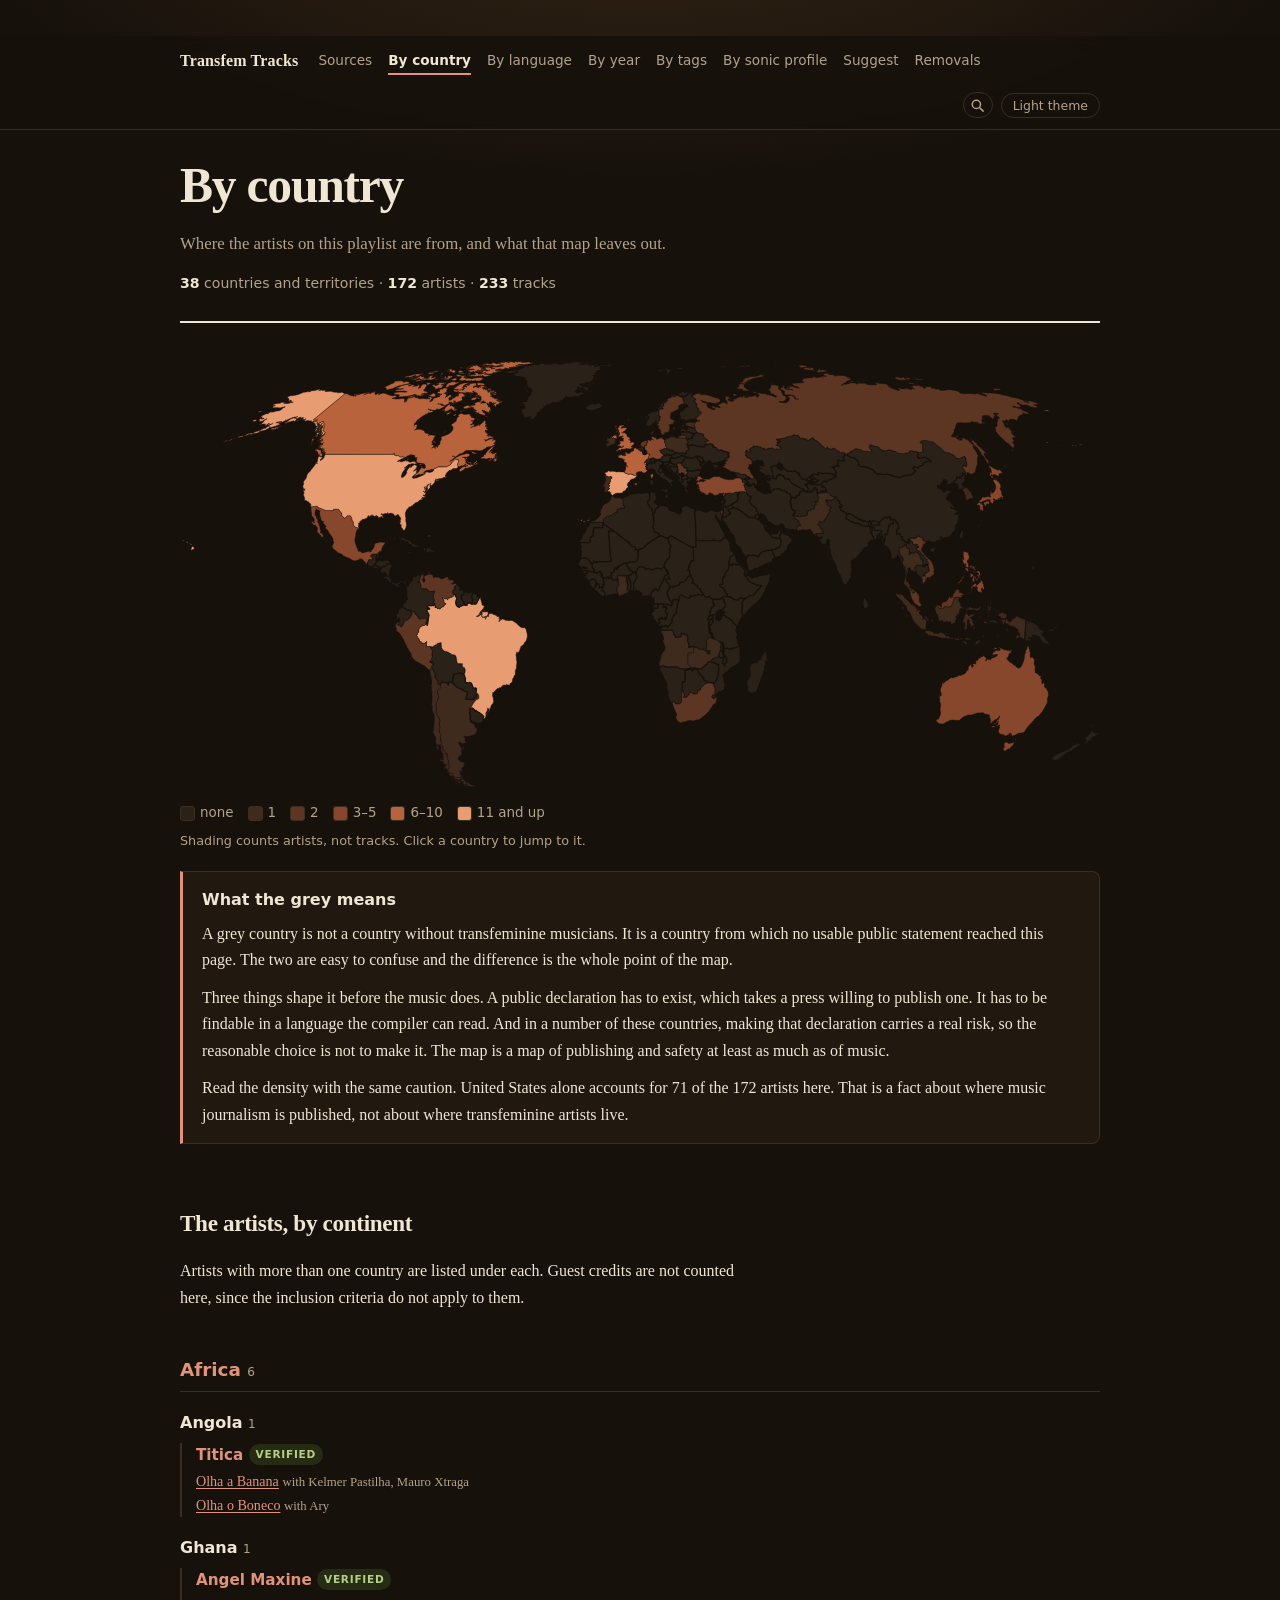
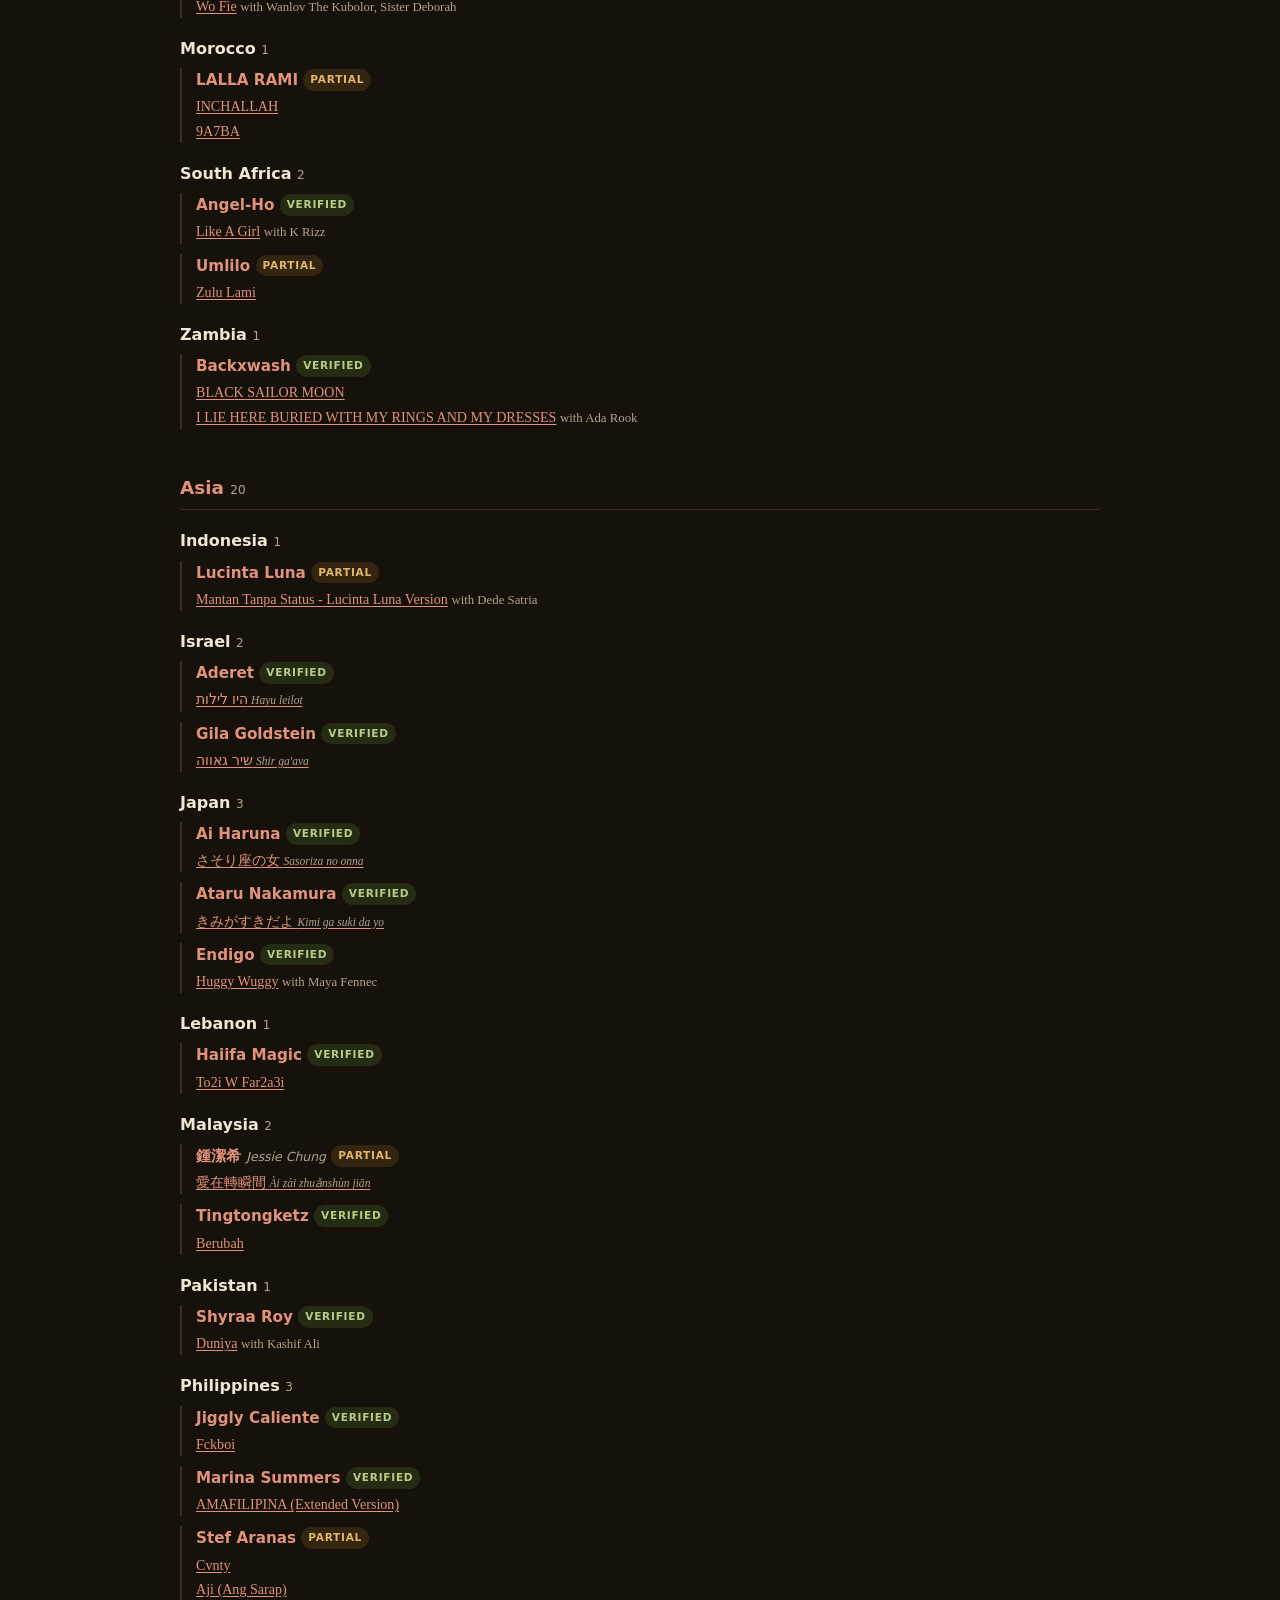
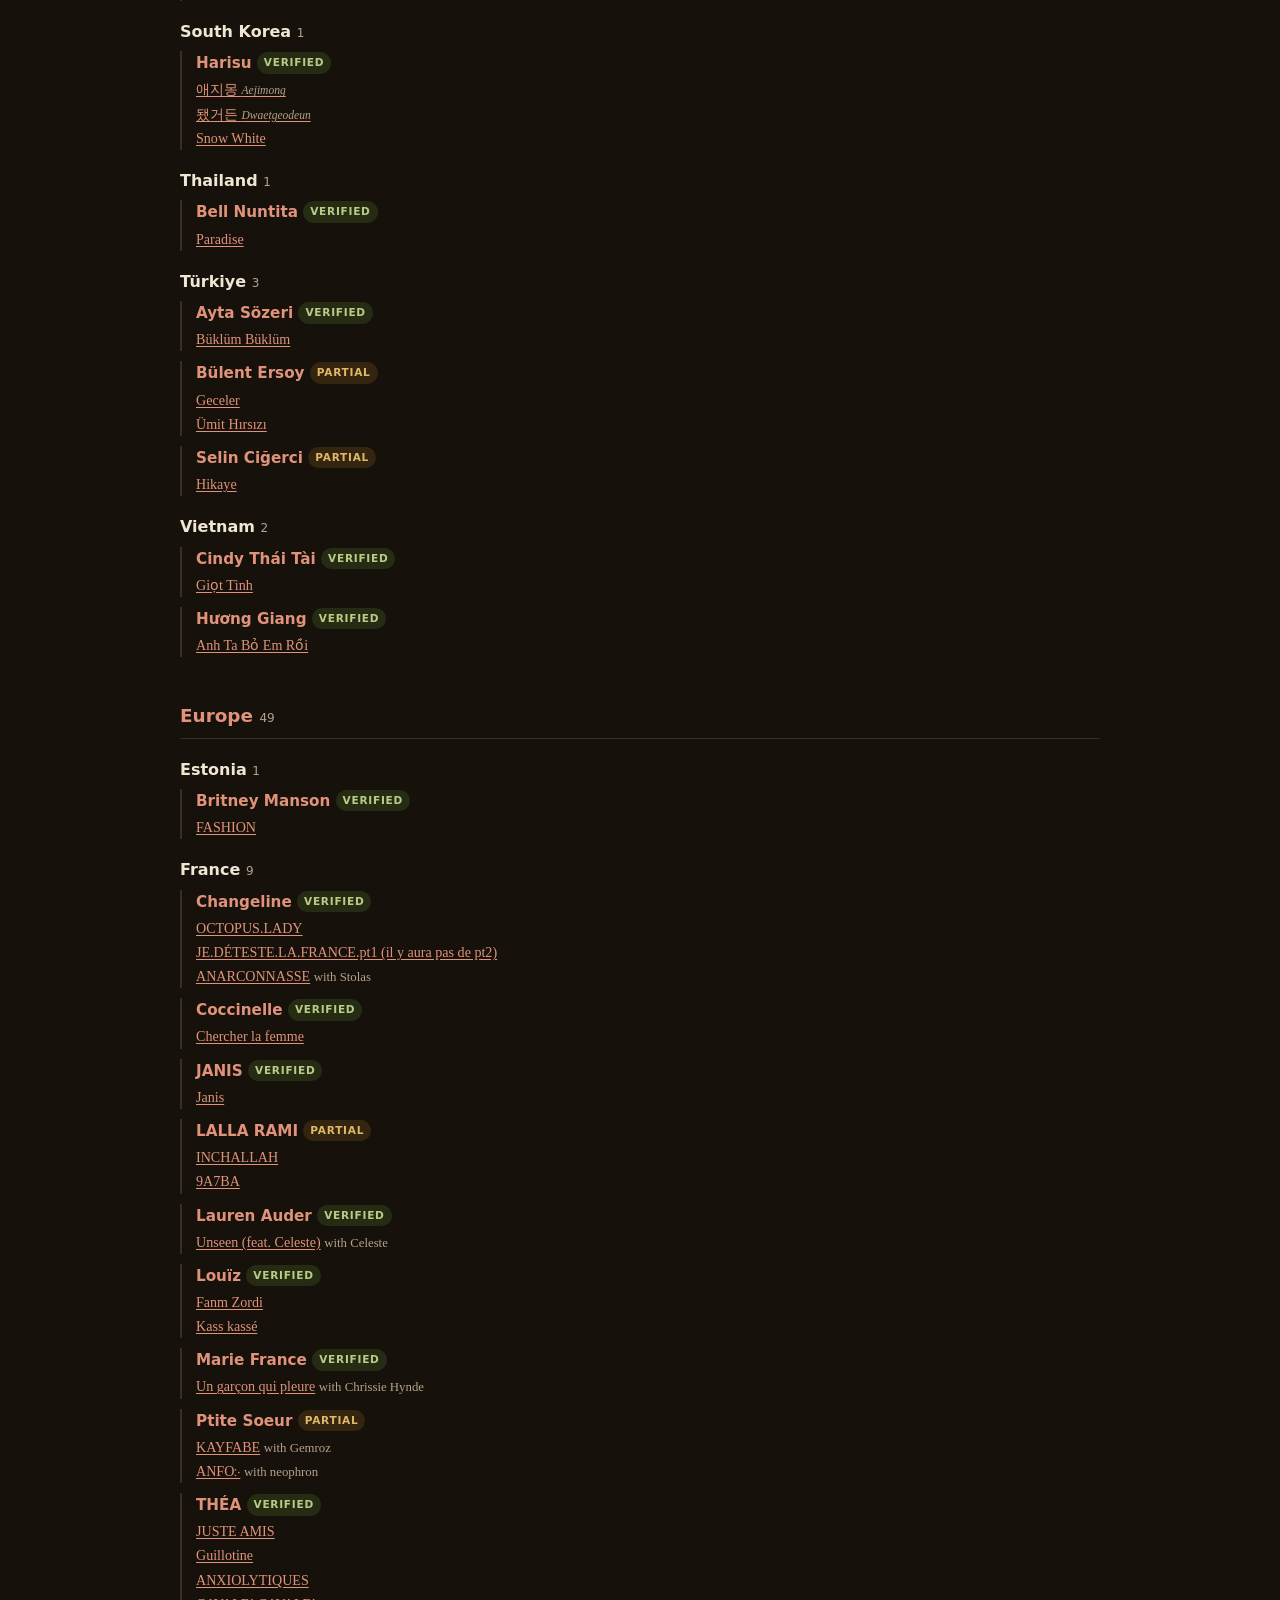
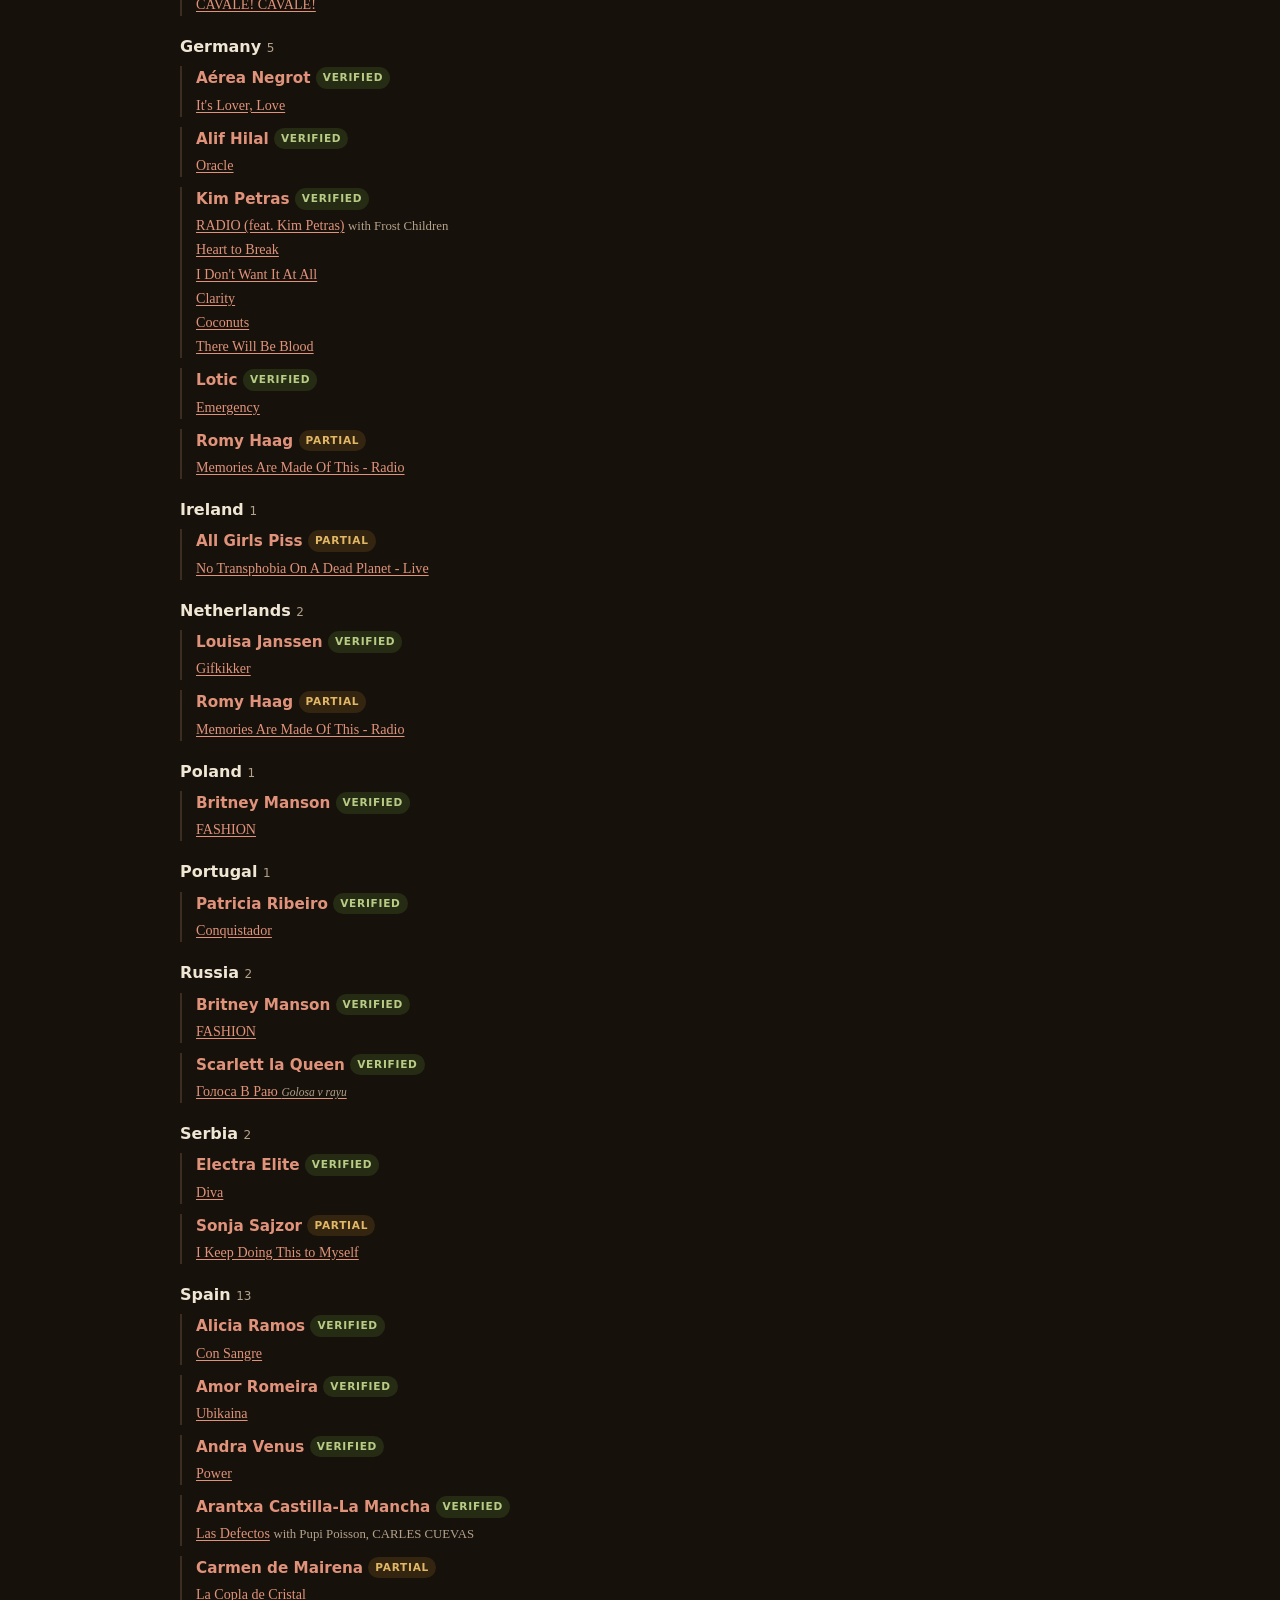
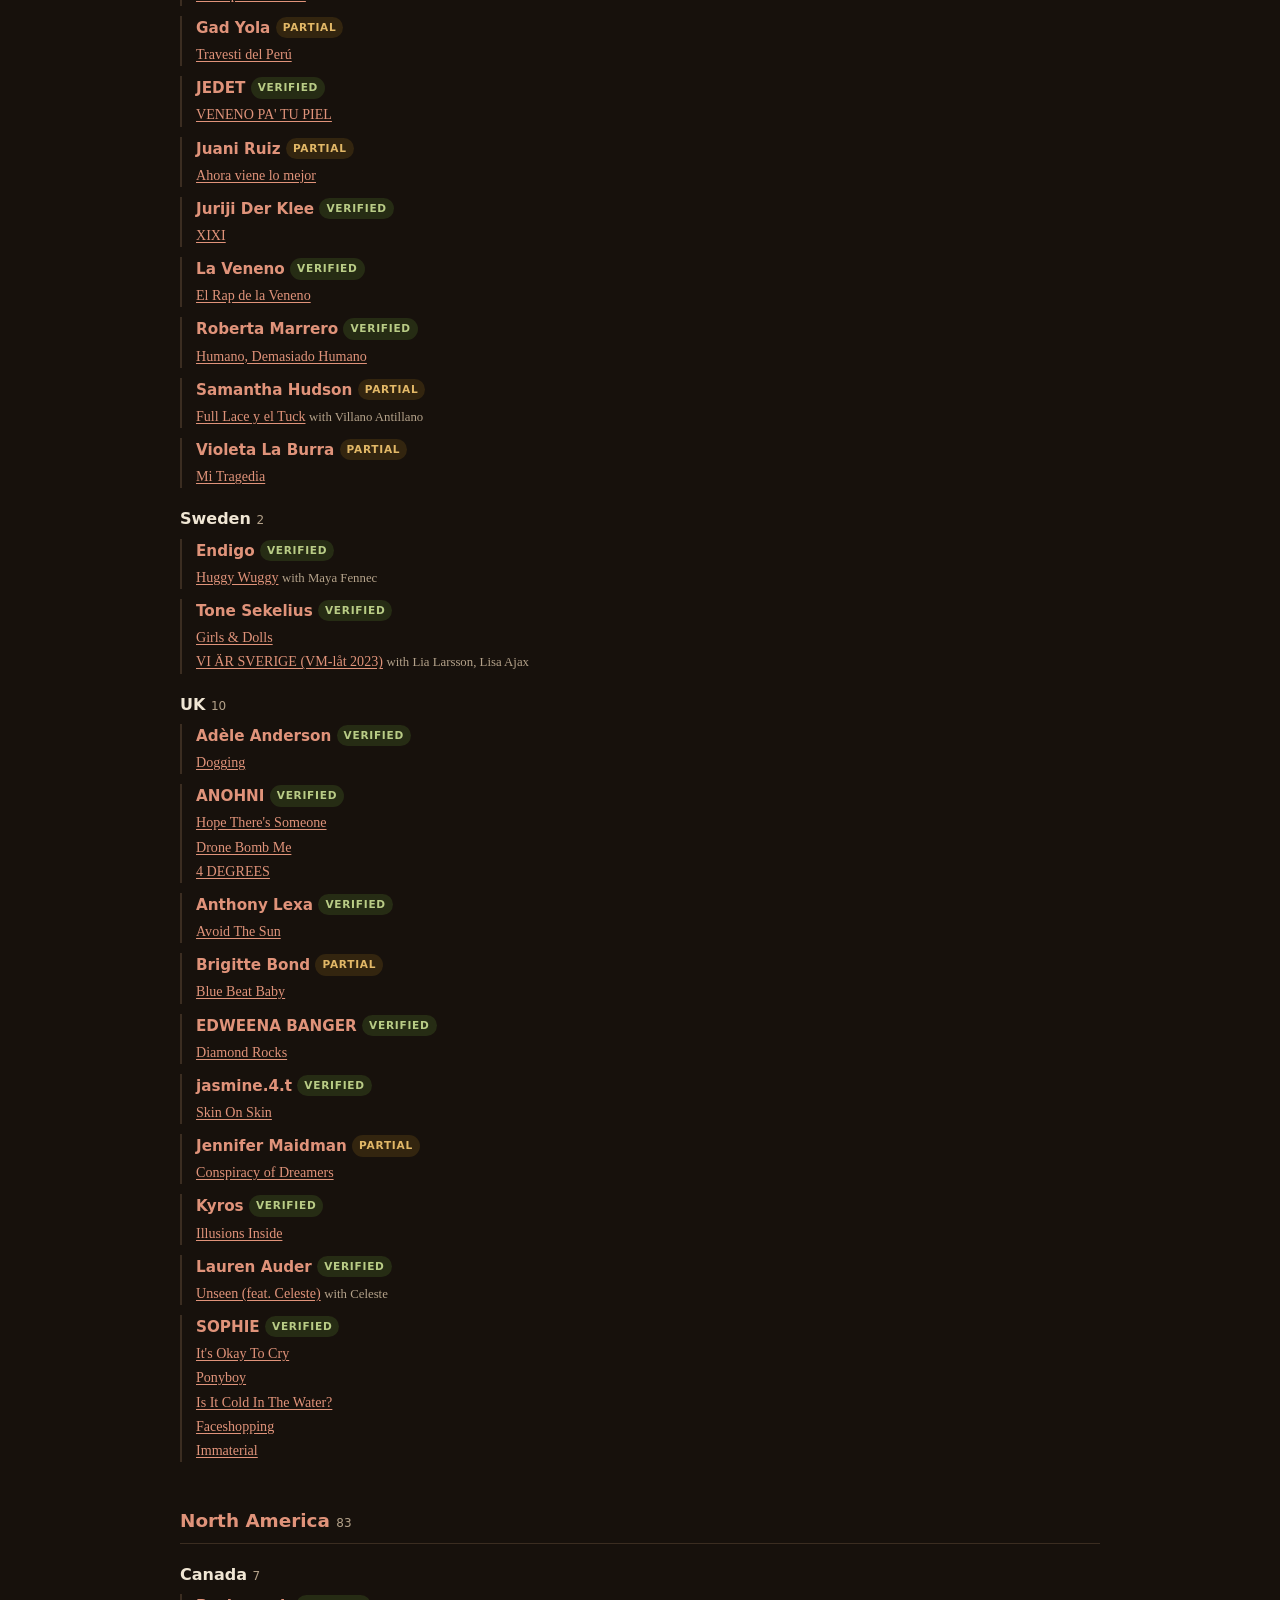
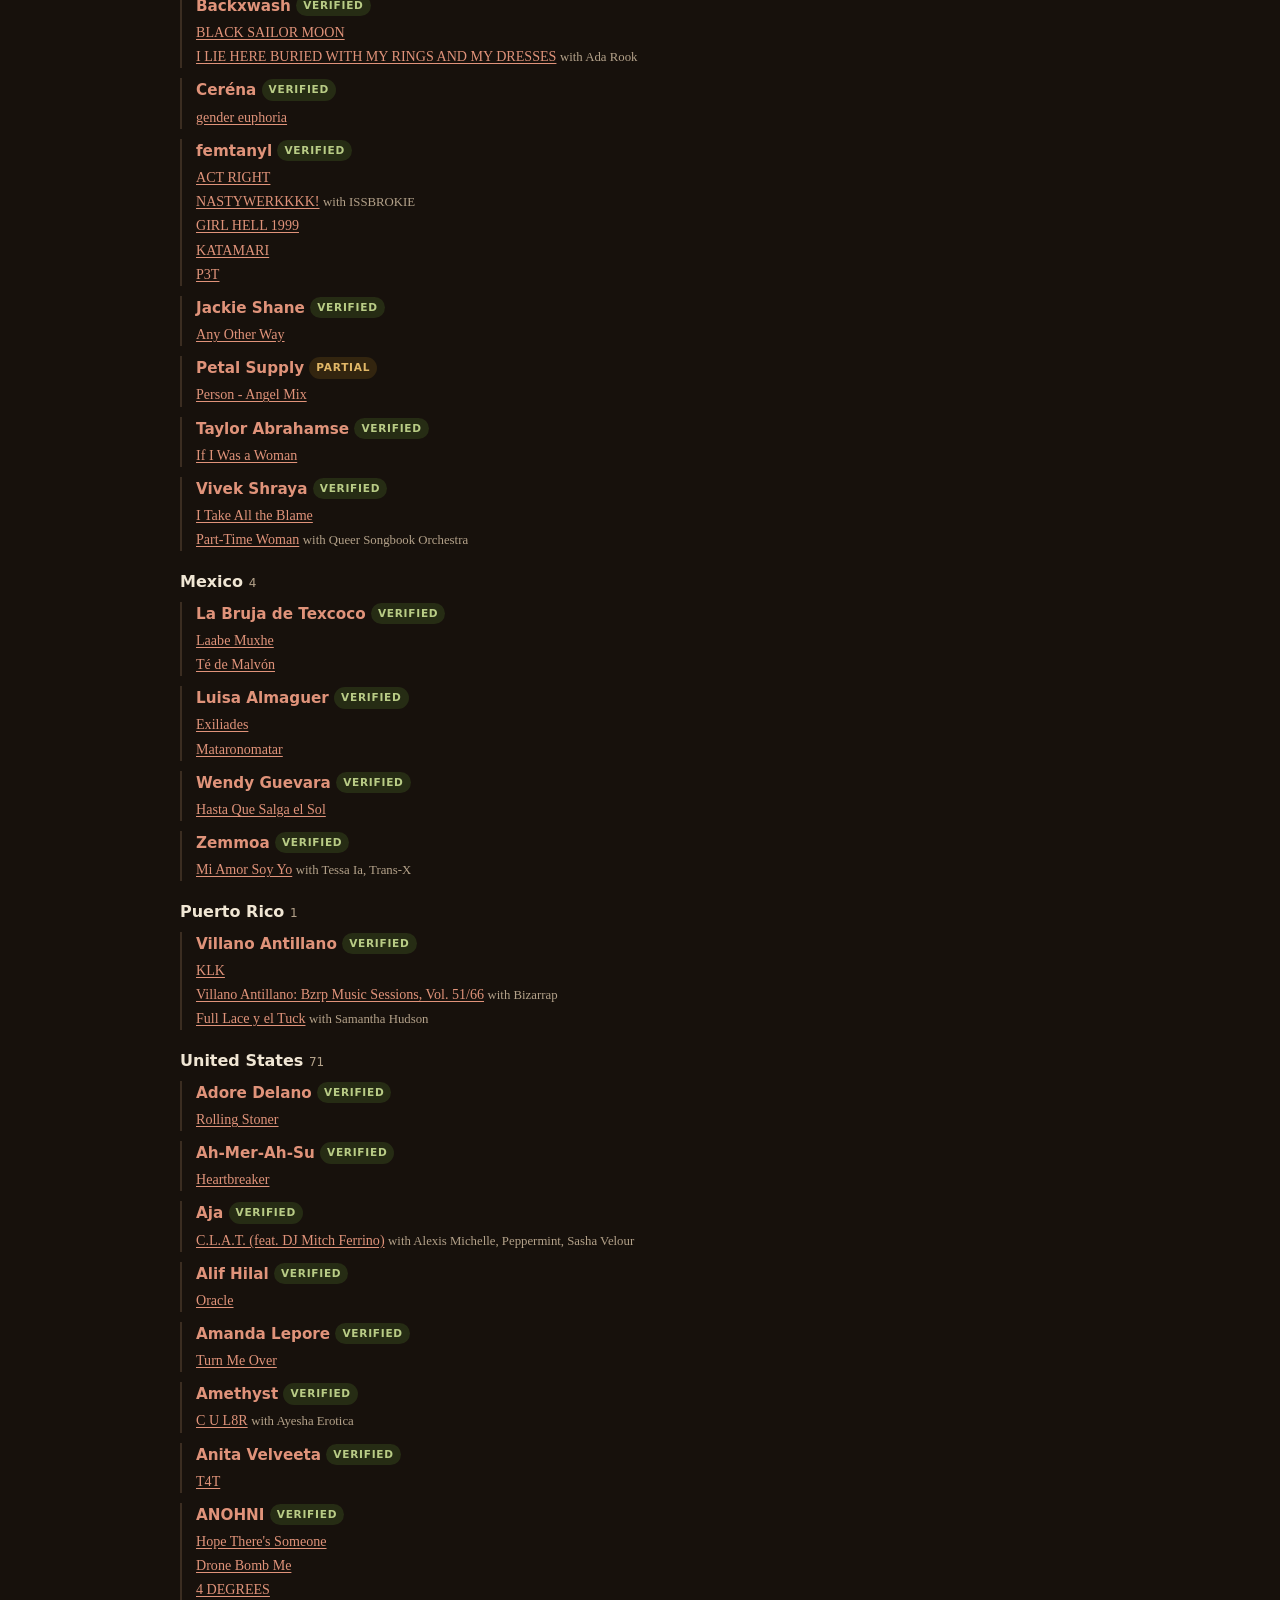
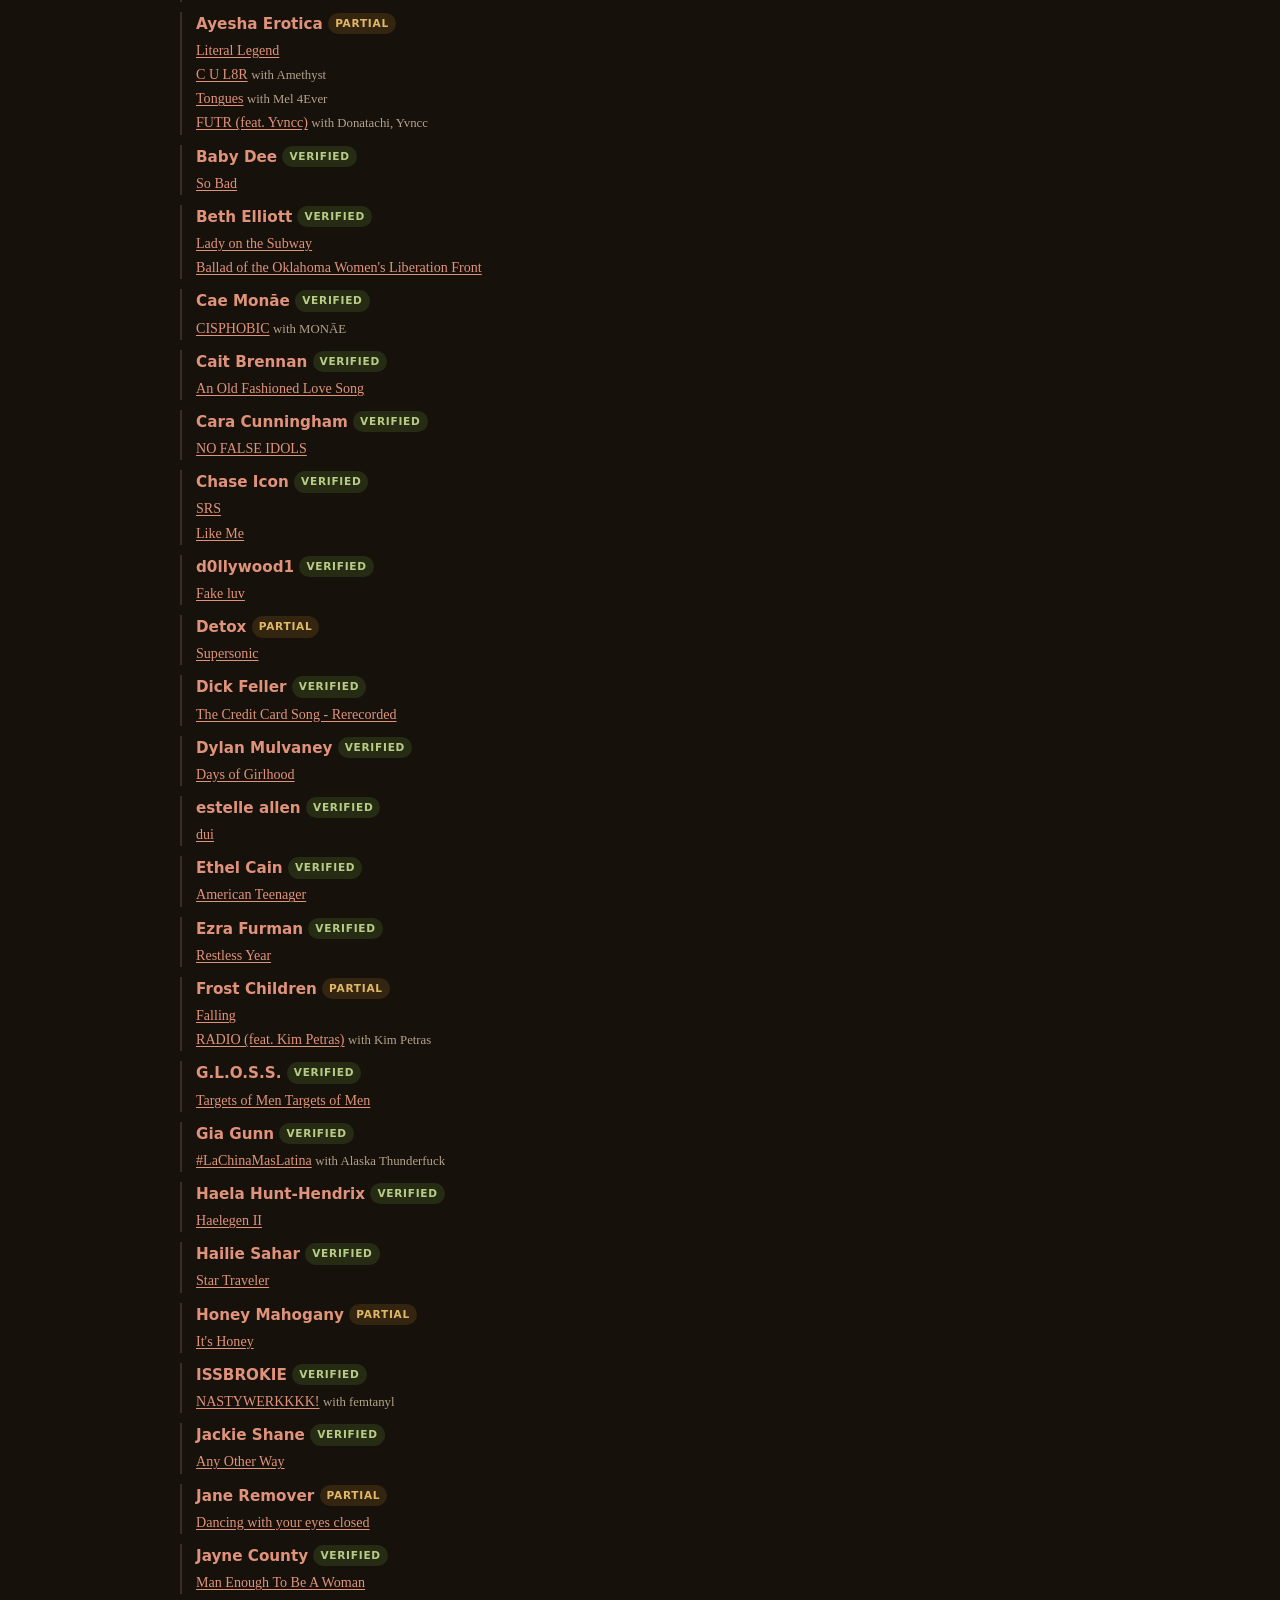
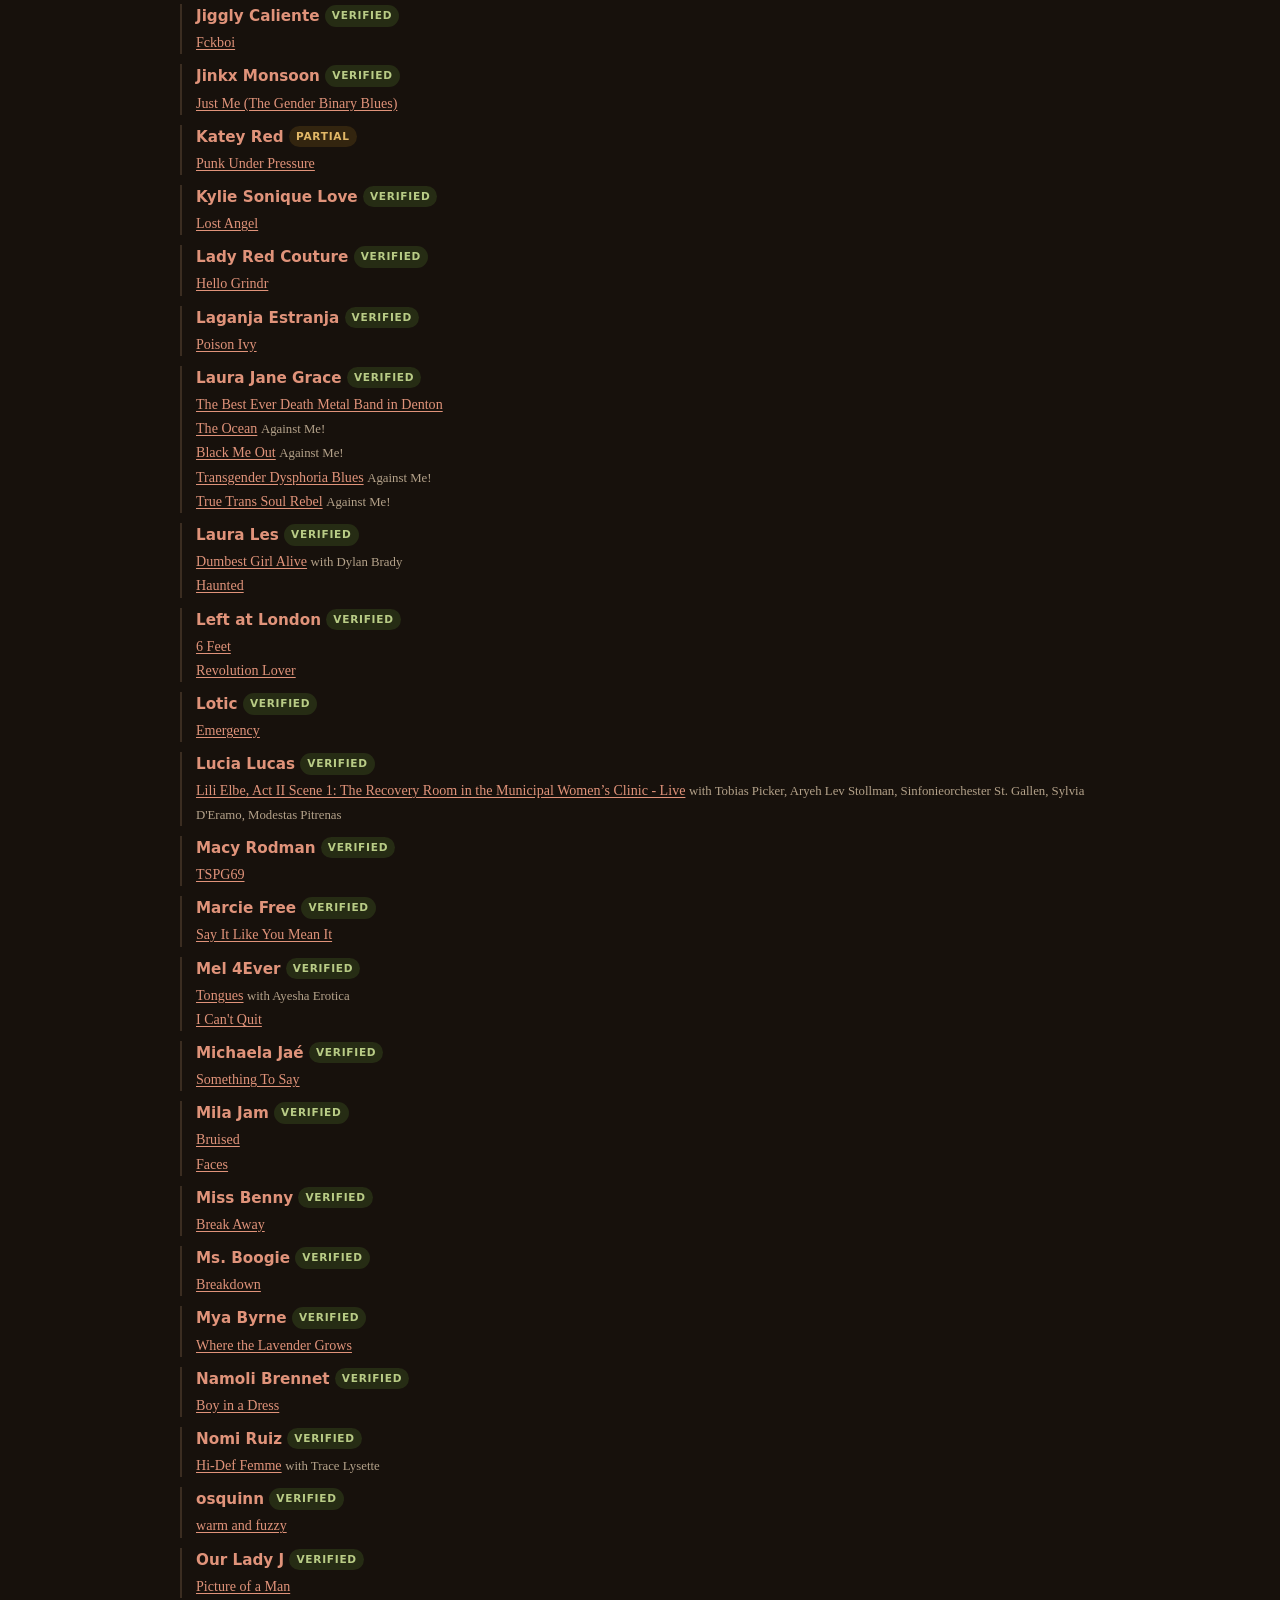
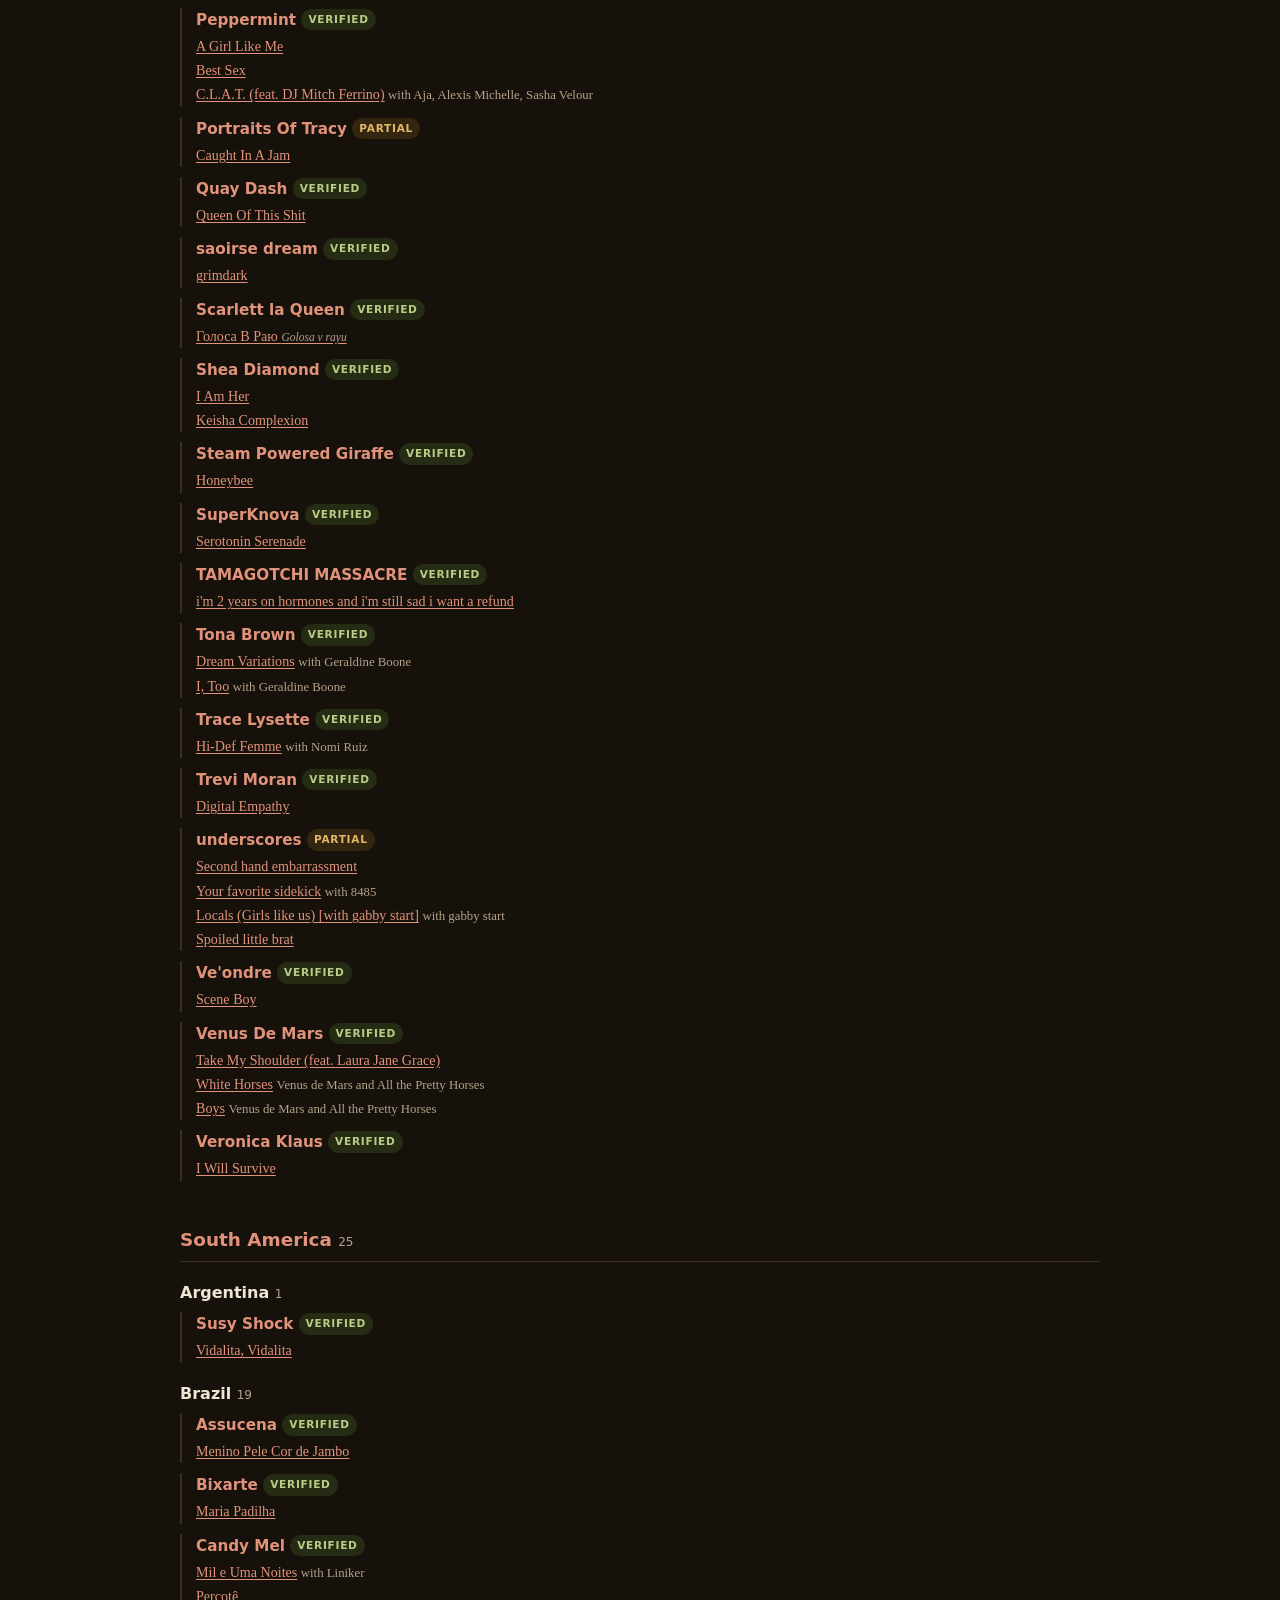
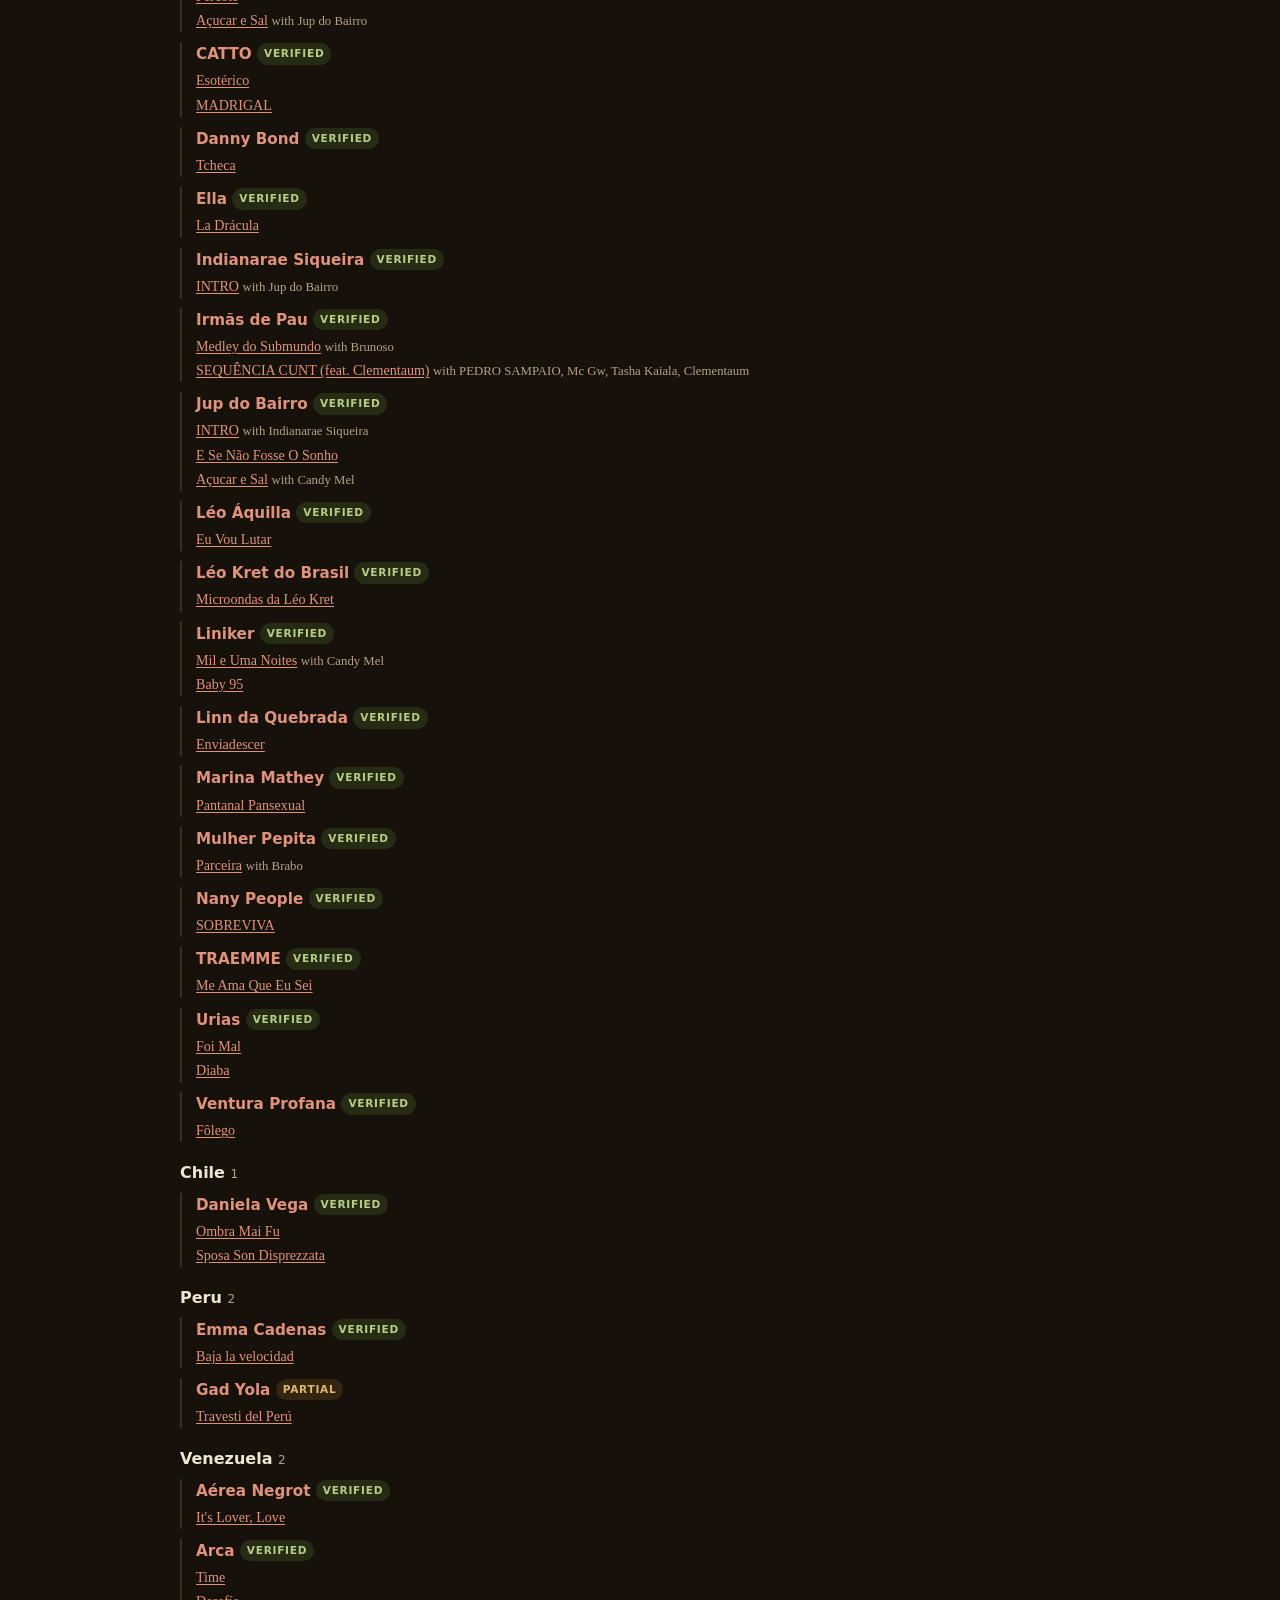
==== commit adfc1371: "Suggestion form: 'Suggest' tab and links; issues kept for dates and sources Co-Authored-By: Claude O" ====
--- a/countries.html
+++ b/countries.html
@@ -240,7 +240,7 @@
 </head>
 <body>
 <div class="wrap">
-<nav class="pagenav" id="tc-nav"><a class="brand" href="index.html">Transfem Tracks</a><button type="button" class="menubtn" id="tc-menu" hidden aria-expanded="false" aria-controls="tc-links"><svg viewBox="0 0 20 20" width="15" height="15" aria-hidden="true"><path d="M3 5h14M3 10h14M3 15h14" stroke="currentColor" stroke-width="2" stroke-linecap="round"/></svg><span>Menu</span></button><span class="navlinks" id="tc-links"><a href="index.html">Sources</a><span class="here">By country</span><a href="languages.html">By language</a><a href="years.html">By year</a><a href="tags.html">By tags</a><a href="sonic.html">By sonic profile</a><a href="takedown.html">Removals</a></span><span class="navtools"><button type="button" class="searchbtn" id="tcs-btn" hidden aria-label="Search artists and songs" aria-expanded="false" aria-controls="tcs-panel"><svg viewBox="0 0 20 20" width="15" height="15" aria-hidden="true"><circle cx="8.5" cy="8.5" r="5.5" fill="none" stroke="currentColor" stroke-width="2"/><path d="M13 13l4.5 4.5" stroke="currentColor" stroke-width="2" stroke-linecap="round"/></svg></button><div class="searchpanel" id="tcs-panel" hidden><input type="search" id="tcs-in" placeholder="Search an artist or a song" autocomplete="off" spellcheck="false" aria-label="Search an artist or a song"><ul id="tcs-out" class="searchout"></ul></div><script>(function(){var b=document.getElementById("tcs-btn"),p=document.getElementById("tcs-panel"),i=document.getElementById("tcs-in"),o=document.getElementById("tcs-out"),D=null,L=null;b.hidden=false;function n(s){return s.normalize("NFD").replace(/[\u0300-\u036f]/g,"").toLowerCase().replace(/\u0153/g,"oe").replace(/\u00e6/g,"ae").replace(/\u00df/g,"ss").replace(/['\u2019]/g,"").replace(/[^\p{L}\p{N}]+/gu," ").trim()}function e(s){return s.replace(/[&<>"]/g,function(c){return{"&":"&amp;","<":"&lt;",">":"&gt;","\"":"&quot;"}[c]})}function ld(){if(!L)L=fetch("search-index.json").then(function(r){return r.json()}).then(function(j){j.forEach(function(x){x.k=n(x.r||x.t);x.q=" "+n(x.t+" "+(x.r||"")+" "+(x.s||""))});D=j;return j});return L}function run(){var q=n(i.value.trim());if(!q){o.innerHTML="";return}ld().then(function(d){var w=q.split(" "),r=d.filter(function(x){return w.every(function(v){return x.q.indexOf(" "+v)>=0})});r.sort(function(a,c){var sa=a.k.indexOf(q)===0?0:1,sc=c.k.indexOf(q)===0?0:1;return sa-sc||(a.c==="artist"?0:1)-(c.c==="artist"?0:1)||a.k.localeCompare(c.k)});o.innerHTML=r.length?r.slice(0,30).map(function(x){return'<li><a href="'+x.h+'"><span class="sk">'+x.c+'</span>'+e(x.t)+(x.r?' <span class="sr">'+e(x.r)+"</span>":"")+(x.s?'<span class="ss">'+e(x.s)+"</span>":"")+"</a></li>"}).join("")+(r.length>30?'<li class="more">'+(r.length-30)+" more, keep typing</li>":""):'<li class="more">Nothing found</li>'})}function sh(v){p.hidden=!v;b.setAttribute("aria-expanded",v?"true":"false");if(v){ld();i.focus()}}b.addEventListener("click",function(){sh(p.hidden)});i.addEventListener("input",run);i.addEventListener("keydown",function(k){if(k.key==="Escape"){sh(false);b.focus()}else if(k.key==="Enter"){var f=o.querySelector("a");if(f){k.preventDefault();f.click()}}});o.addEventListener("click",function(k){if(k.target.closest("a"))sh(false)})})()</script><button type="button" class="themebtn" onclick="tcToggleTheme()" aria-label="Switch between dark and light theme"><span class="to-light">Light theme</span><span class="to-dark">Dark theme</span></button></span></nav><script>(function(){var n=document.getElementById("tc-nav"),b=document.getElementById("tc-menu"),l=document.getElementById("tc-links");n.classList.add("js");b.hidden=false;function s(v){n.classList.toggle("open",v);b.setAttribute("aria-expanded",v?"true":"false")}var sb=document.getElementById("tcs-btn"),sp=document.getElementById("tcs-panel");if(sb)sb.addEventListener("click",function(){s(false)});b.addEventListener("click",function(e){e.stopPropagation();var v=!n.classList.contains("open");if(v&&sp&&!sp.hidden){sp.hidden=true;sb.setAttribute("aria-expanded","false")}s(v)});l.addEventListener("click",function(e){if(e.target.closest("a"))s(false)});document.addEventListener("click",function(e){if(!n.contains(e.target))s(false)});document.addEventListener("keydown",function(e){if(e.key==="Escape"&&n.classList.contains("open")){s(false);b.focus()}});if(location.hash){var t=0;addEventListener("touchstart",function(){t=1},{passive:true});addEventListener("wheel",function(){t=1},{passive:true});var j=function(){if(t)return;var e=document.getElementById(decodeURIComponent(location.hash.slice(1)));if(e&&e.tagName!=="DETAILS")e.scrollIntoView({behavior:"instant"})};document.addEventListener("DOMContentLoaded",j);addEventListener("load",function(){setTimeout(j,50)});[300,900].forEach(function(d){setTimeout(j,d)})}})()</script>
+<nav class="pagenav" id="tc-nav"><a class="brand" href="index.html">Transfem Tracks</a><button type="button" class="menubtn" id="tc-menu" hidden aria-expanded="false" aria-controls="tc-links"><svg viewBox="0 0 20 20" width="15" height="15" aria-hidden="true"><path d="M3 5h14M3 10h14M3 15h14" stroke="currentColor" stroke-width="2" stroke-linecap="round"/></svg><span>Menu</span></button><span class="navlinks" id="tc-links"><a href="index.html">Sources</a><span class="here">By country</span><a href="languages.html">By language</a><a href="years.html">By year</a><a href="tags.html">By tags</a><a href="sonic.html">By sonic profile</a><a href="https://tally.so/r/xVMa9o" target="_blank" rel="noopener">Suggest</a><a href="takedown.html">Removals</a></span><span class="navtools"><button type="button" class="searchbtn" id="tcs-btn" hidden aria-label="Search artists and songs" aria-expanded="false" aria-controls="tcs-panel"><svg viewBox="0 0 20 20" width="15" height="15" aria-hidden="true"><circle cx="8.5" cy="8.5" r="5.5" fill="none" stroke="currentColor" stroke-width="2"/><path d="M13 13l4.5 4.5" stroke="currentColor" stroke-width="2" stroke-linecap="round"/></svg></button><div class="searchpanel" id="tcs-panel" hidden><input type="search" id="tcs-in" placeholder="Search an artist or a song" autocomplete="off" spellcheck="false" aria-label="Search an artist or a song"><ul id="tcs-out" class="searchout"></ul></div><script>(function(){var b=document.getElementById("tcs-btn"),p=document.getElementById("tcs-panel"),i=document.getElementById("tcs-in"),o=document.getElementById("tcs-out"),D=null,L=null;b.hidden=false;function n(s){return s.normalize("NFD").replace(/[\u0300-\u036f]/g,"").toLowerCase().replace(/\u0153/g,"oe").replace(/\u00e6/g,"ae").replace(/\u00df/g,"ss").replace(/['\u2019]/g,"").replace(/[^\p{L}\p{N}]+/gu," ").trim()}function e(s){return s.replace(/[&<>"]/g,function(c){return{"&":"&amp;","<":"&lt;",">":"&gt;","\"":"&quot;"}[c]})}function ld(){if(!L)L=fetch("search-index.json").then(function(r){return r.json()}).then(function(j){j.forEach(function(x){x.k=n(x.r||x.t);x.q=" "+n(x.t+" "+(x.r||"")+" "+(x.s||""))});D=j;return j});return L}function run(){var q=n(i.value.trim());if(!q){o.innerHTML="";return}ld().then(function(d){var w=q.split(" "),r=d.filter(function(x){return w.every(function(v){return x.q.indexOf(" "+v)>=0})});r.sort(function(a,c){var sa=a.k.indexOf(q)===0?0:1,sc=c.k.indexOf(q)===0?0:1;return sa-sc||(a.c==="artist"?0:1)-(c.c==="artist"?0:1)||a.k.localeCompare(c.k)});o.innerHTML=r.length?r.slice(0,30).map(function(x){return'<li><a href="'+x.h+'"><span class="sk">'+x.c+'</span>'+e(x.t)+(x.r?' <span class="sr">'+e(x.r)+"</span>":"")+(x.s?'<span class="ss">'+e(x.s)+"</span>":"")+"</a></li>"}).join("")+(r.length>30?'<li class="more">'+(r.length-30)+" more, keep typing</li>":""):'<li class="more">Nothing found</li>'})}function sh(v){p.hidden=!v;b.setAttribute("aria-expanded",v?"true":"false");if(v){ld();i.focus()}}b.addEventListener("click",function(){sh(p.hidden)});i.addEventListener("input",run);i.addEventListener("keydown",function(k){if(k.key==="Escape"){sh(false);b.focus()}else if(k.key==="Enter"){var f=o.querySelector("a");if(f){k.preventDefault();f.click()}}});o.addEventListener("click",function(k){if(k.target.closest("a"))sh(false)})})()</script><button type="button" class="themebtn" onclick="tcToggleTheme()" aria-label="Switch between dark and light theme"><span class="to-light">Light theme</span><span class="to-dark">Dark theme</span></button></span></nav><script>(function(){var n=document.getElementById("tc-nav"),b=document.getElementById("tc-menu"),l=document.getElementById("tc-links");n.classList.add("js");b.hidden=false;function s(v){n.classList.toggle("open",v);b.setAttribute("aria-expanded",v?"true":"false")}var sb=document.getElementById("tcs-btn"),sp=document.getElementById("tcs-panel");if(sb)sb.addEventListener("click",function(){s(false)});b.addEventListener("click",function(e){e.stopPropagation();var v=!n.classList.contains("open");if(v&&sp&&!sp.hidden){sp.hidden=true;sb.setAttribute("aria-expanded","false")}s(v)});l.addEventListener("click",function(e){if(e.target.closest("a"))s(false)});document.addEventListener("click",function(e){if(!n.contains(e.target))s(false)});document.addEventListener("keydown",function(e){if(e.key==="Escape"&&n.classList.contains("open")){s(false);b.focus()}});if(location.hash){var t=0;addEventListener("touchstart",function(){t=1},{passive:true});addEventListener("wheel",function(){t=1},{passive:true});var j=function(){if(t)return;var e=document.getElementById(decodeURIComponent(location.hash.slice(1)));if(e&&e.tagName!=="DETAILS")e.scrollIntoView({behavior:"instant"})};document.addEventListener("DOMContentLoaded",j);addEventListener("load",function(){setTimeout(j,50)});[300,900].forEach(function(d){setTimeout(j,d)})}})()</script>
 
 <header>
 <h1>By country</h1>
